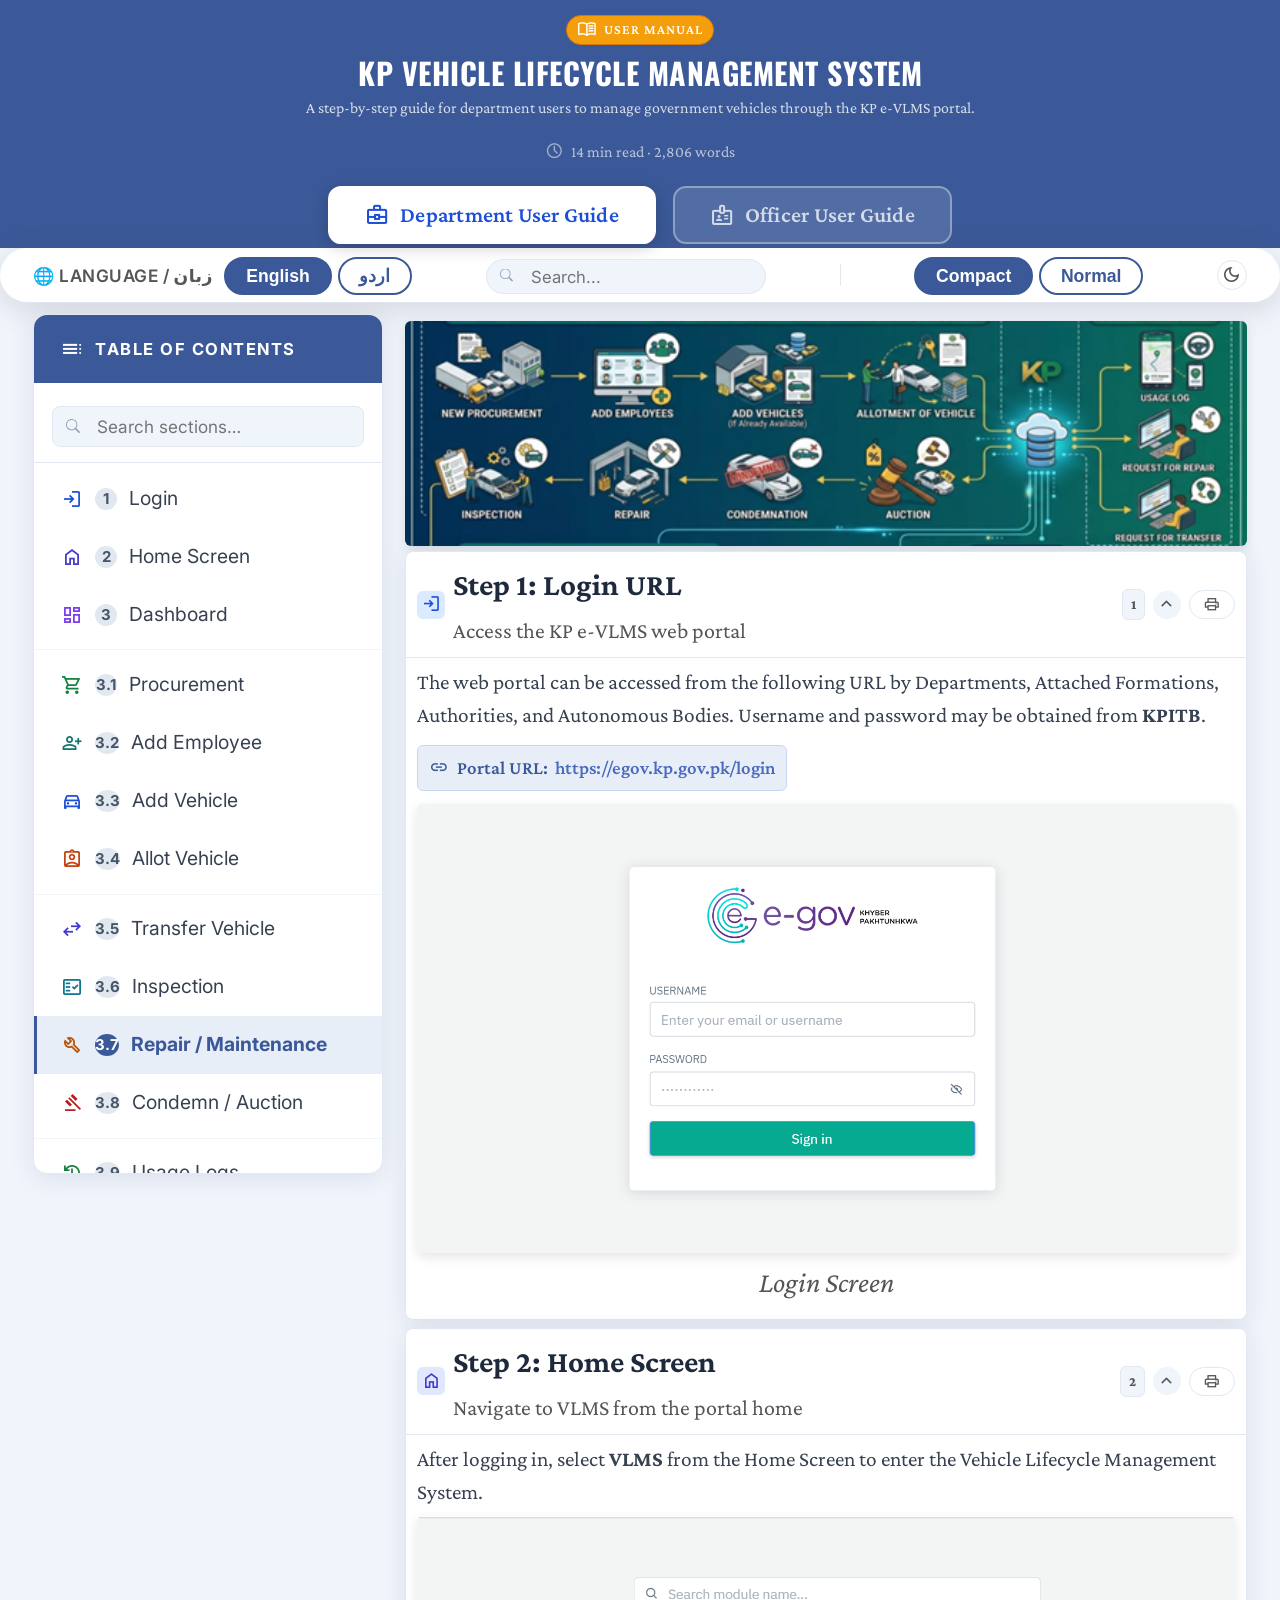
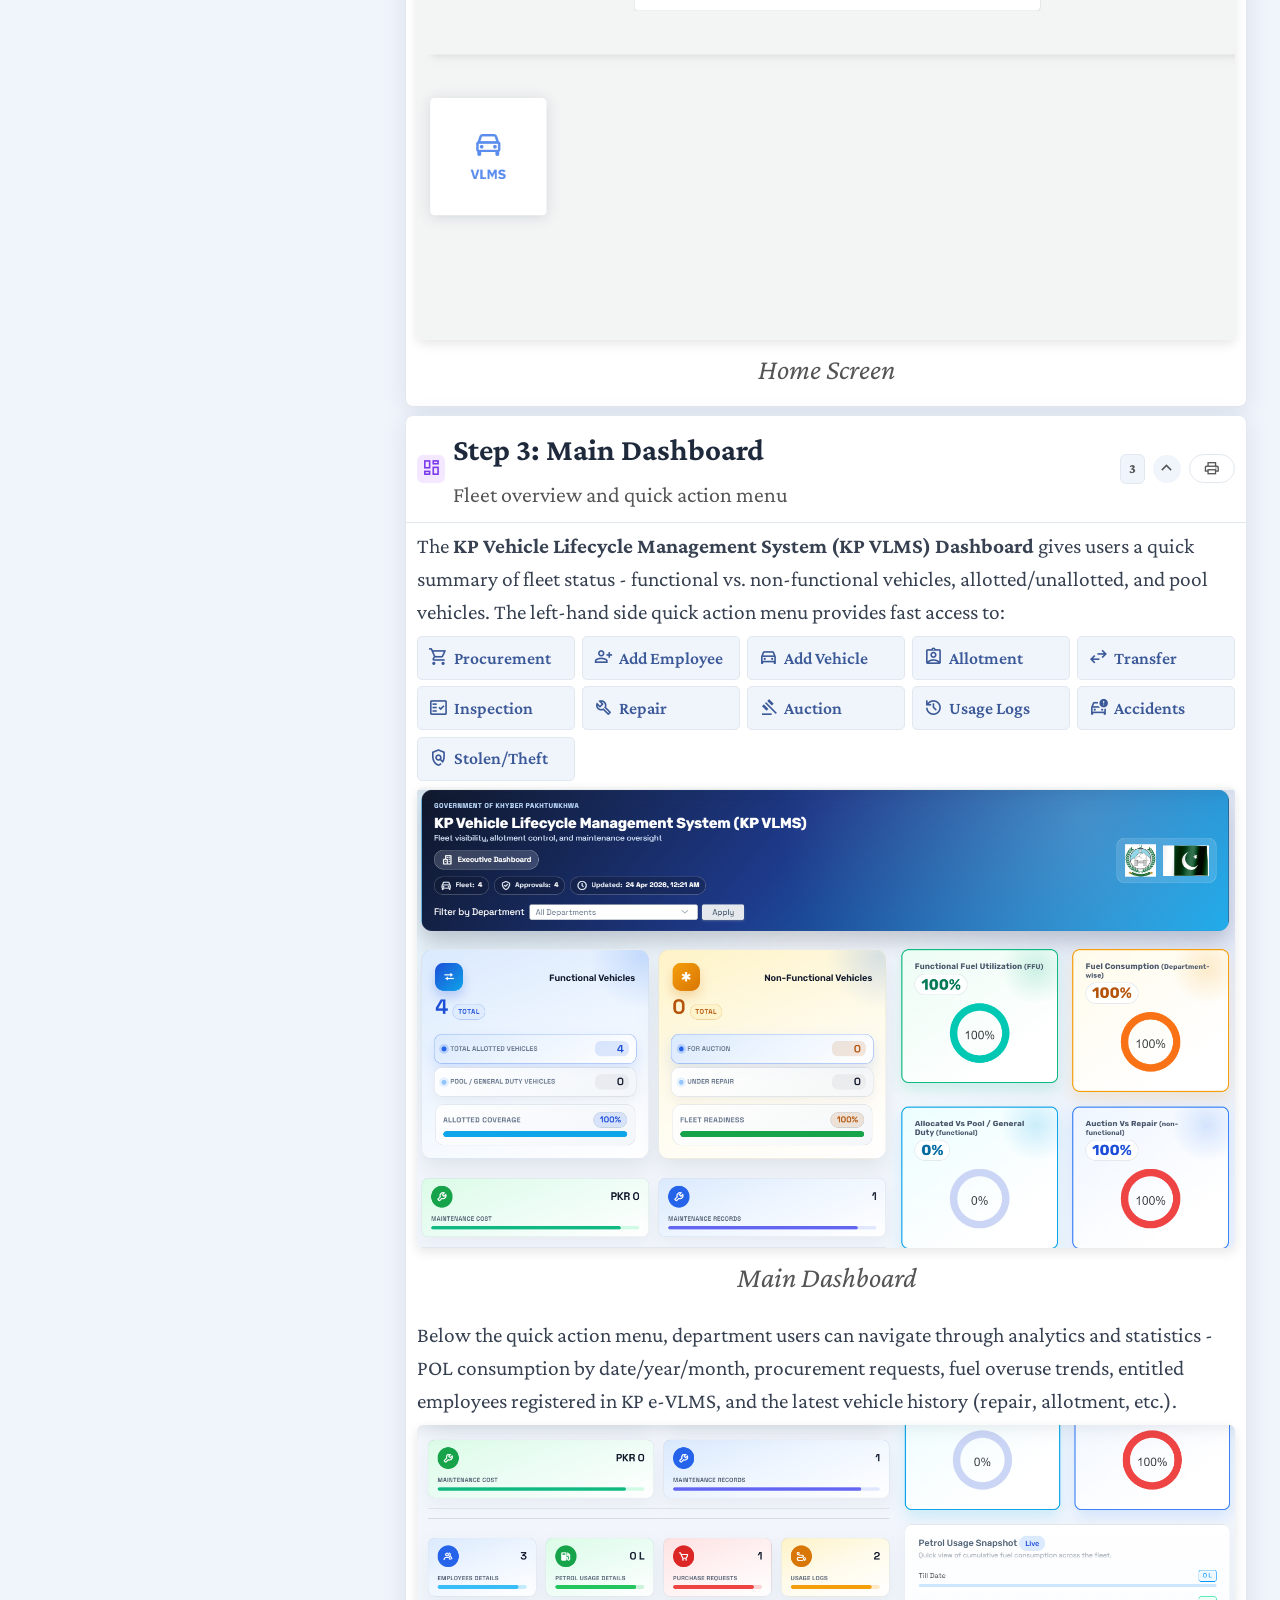
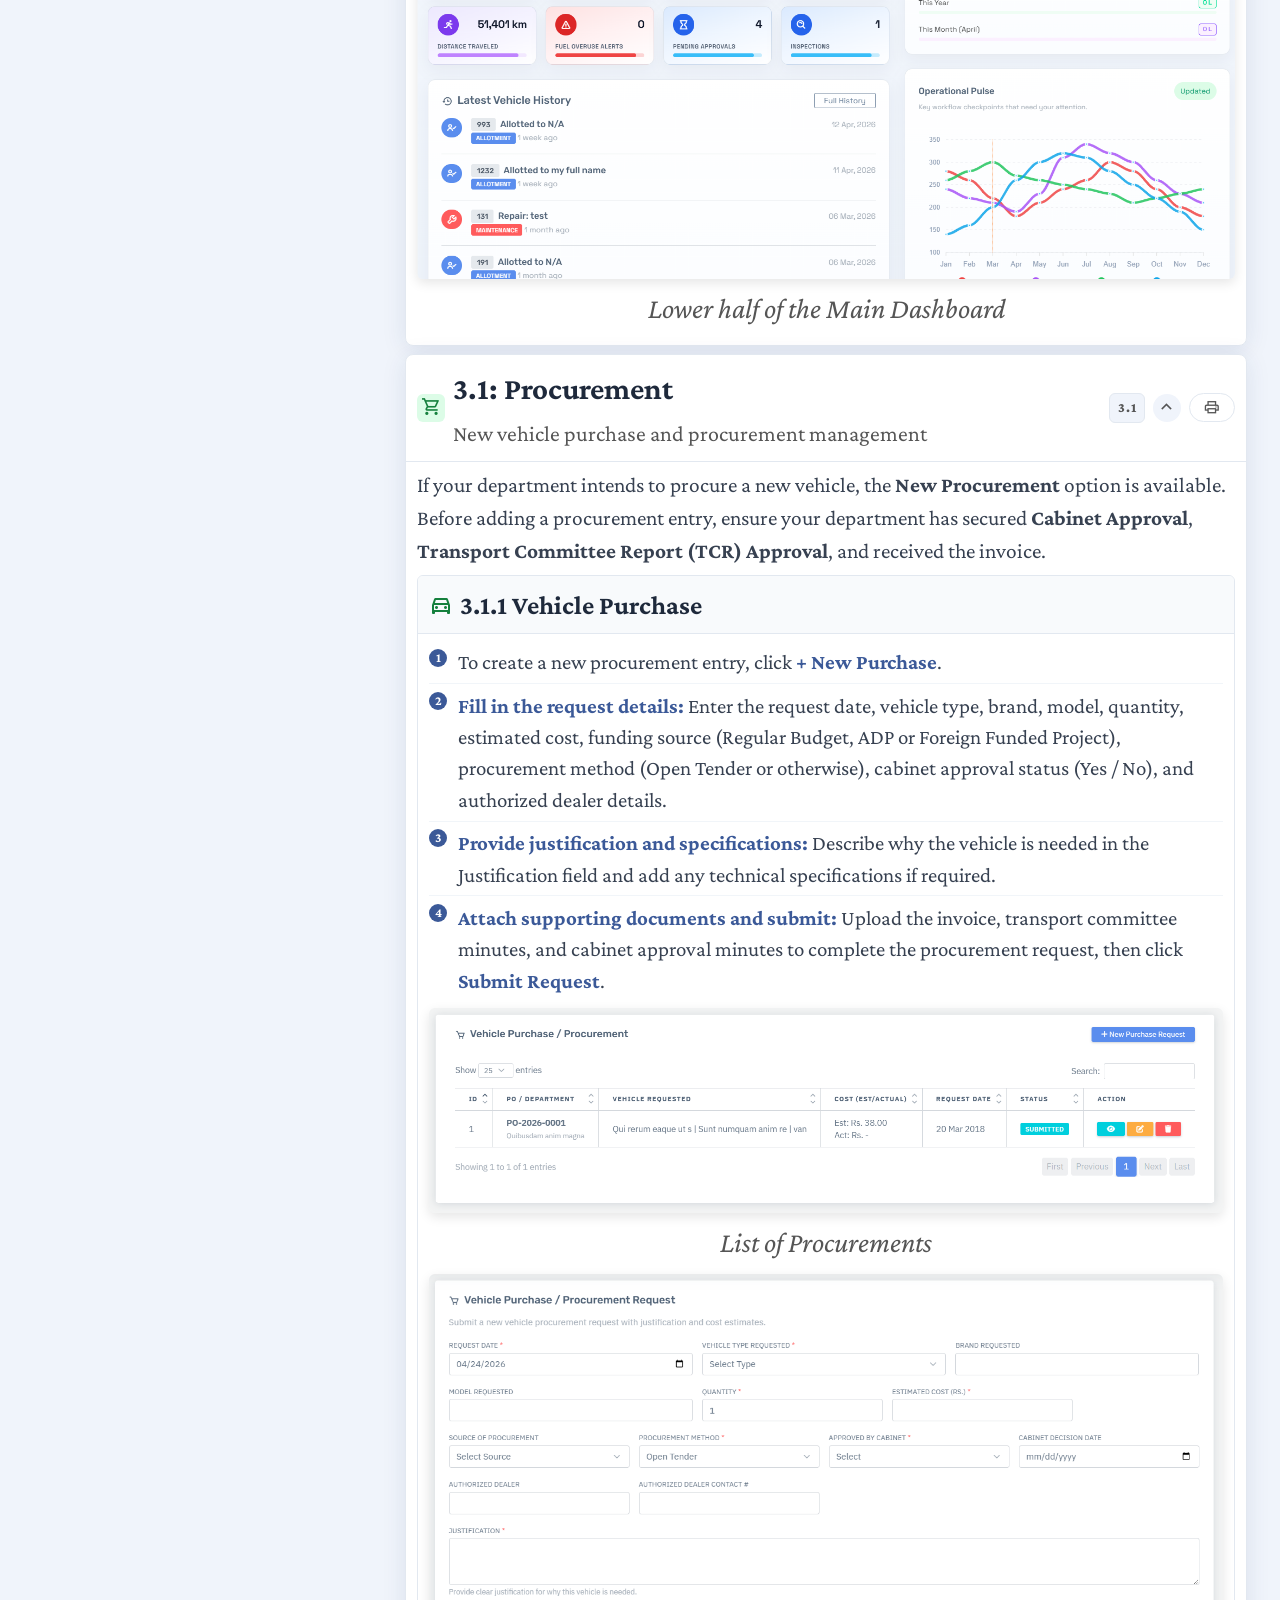
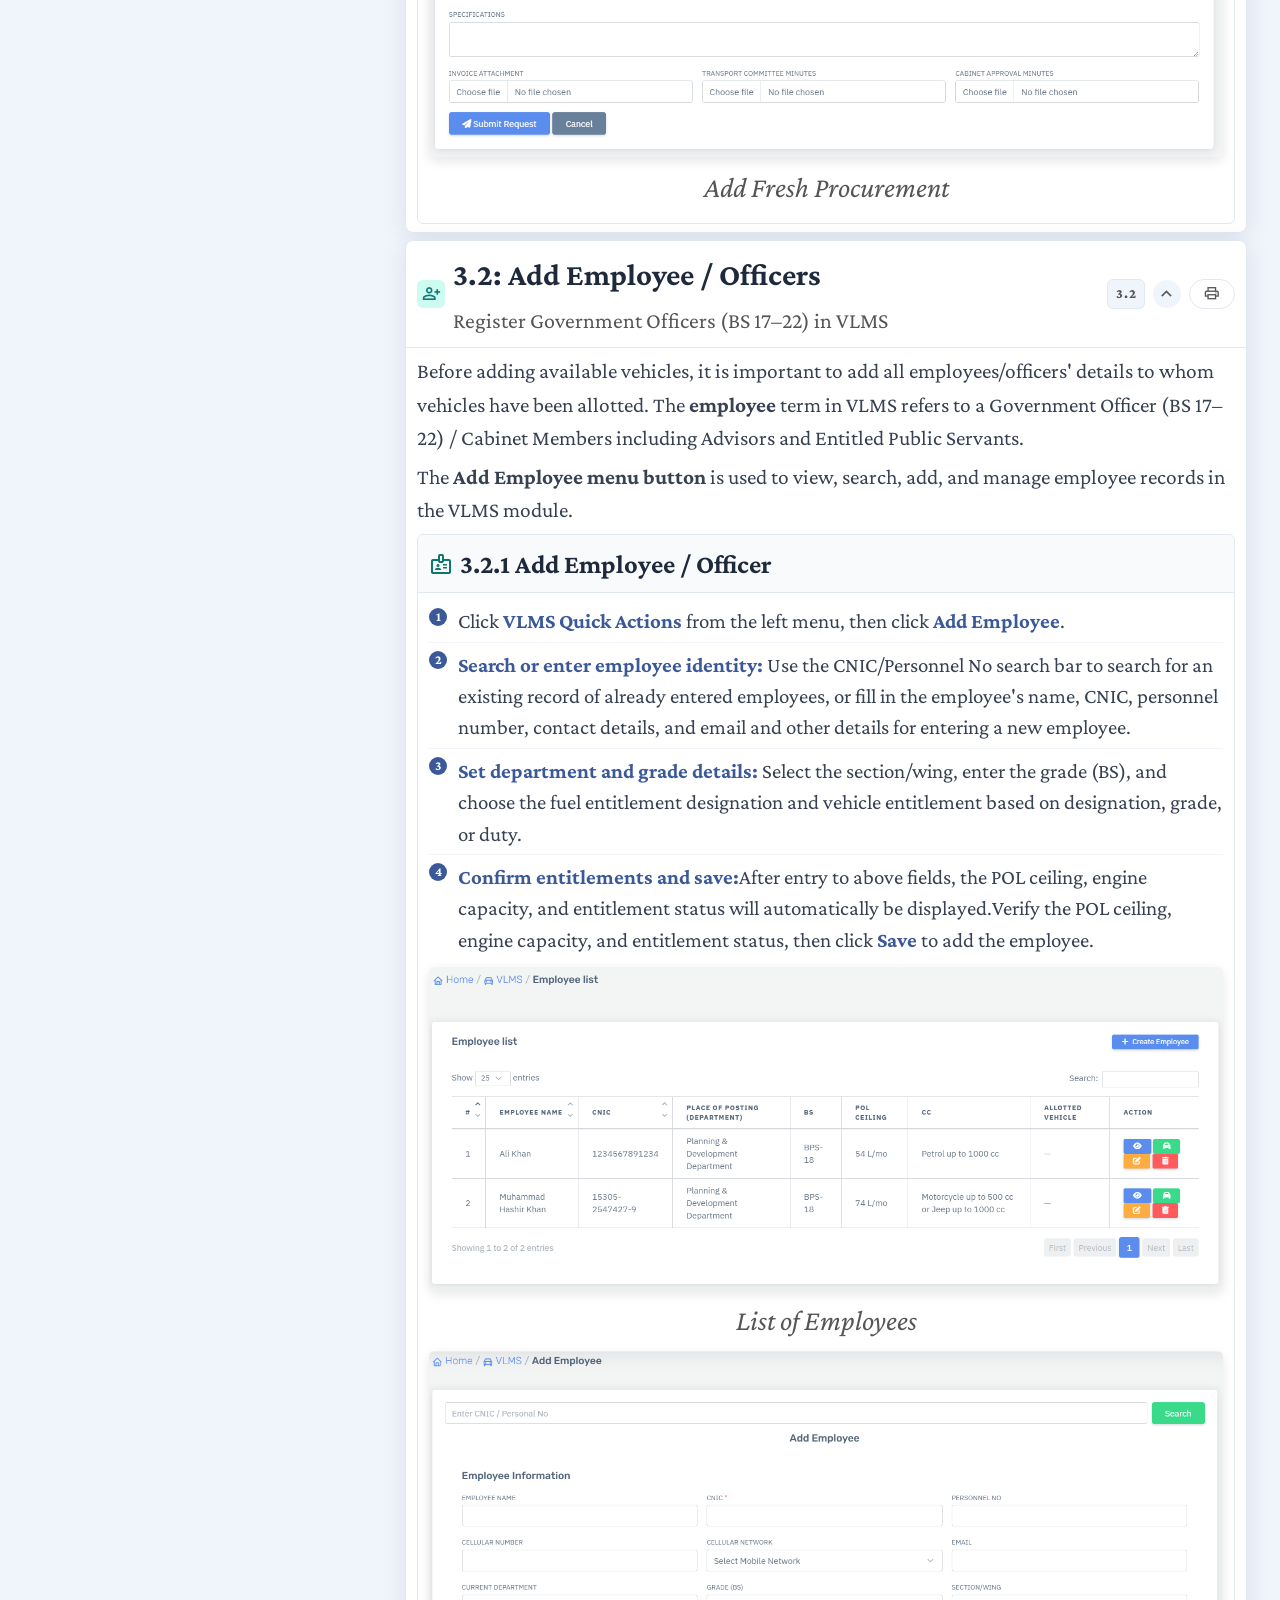
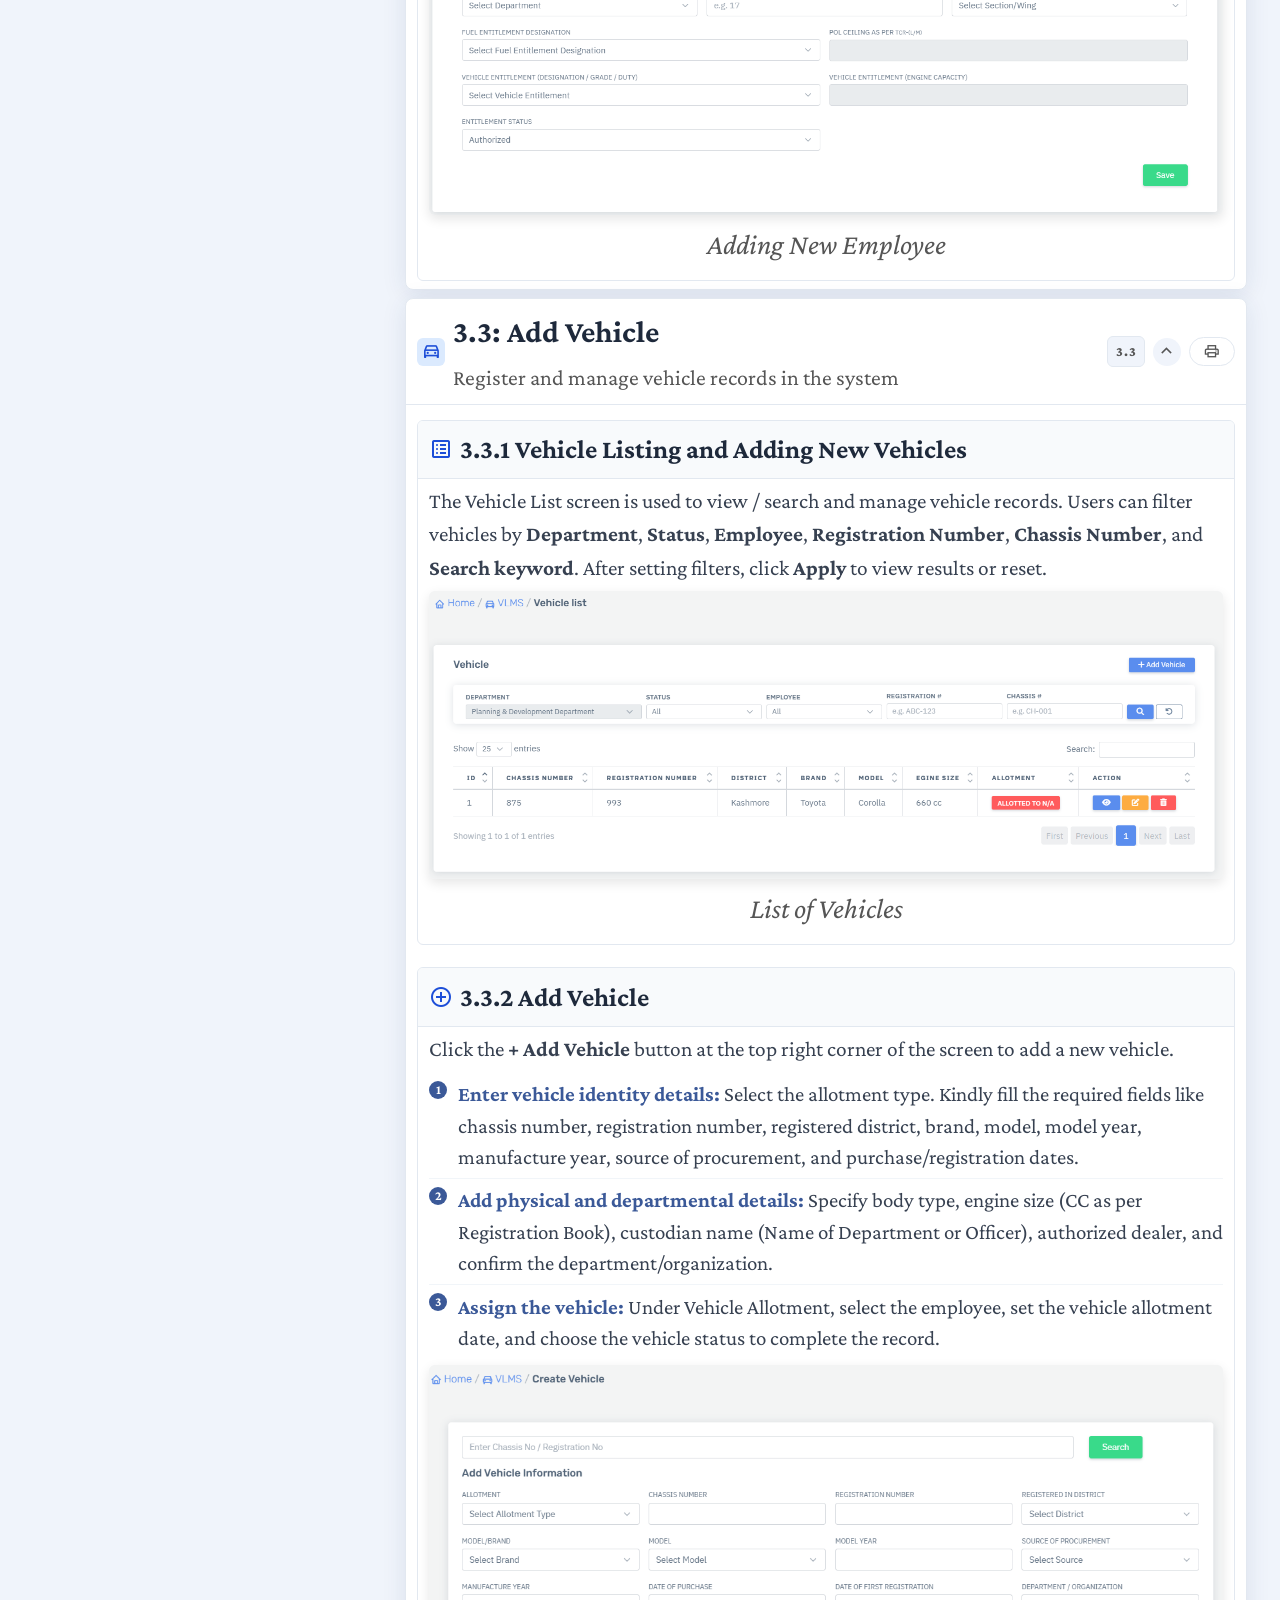
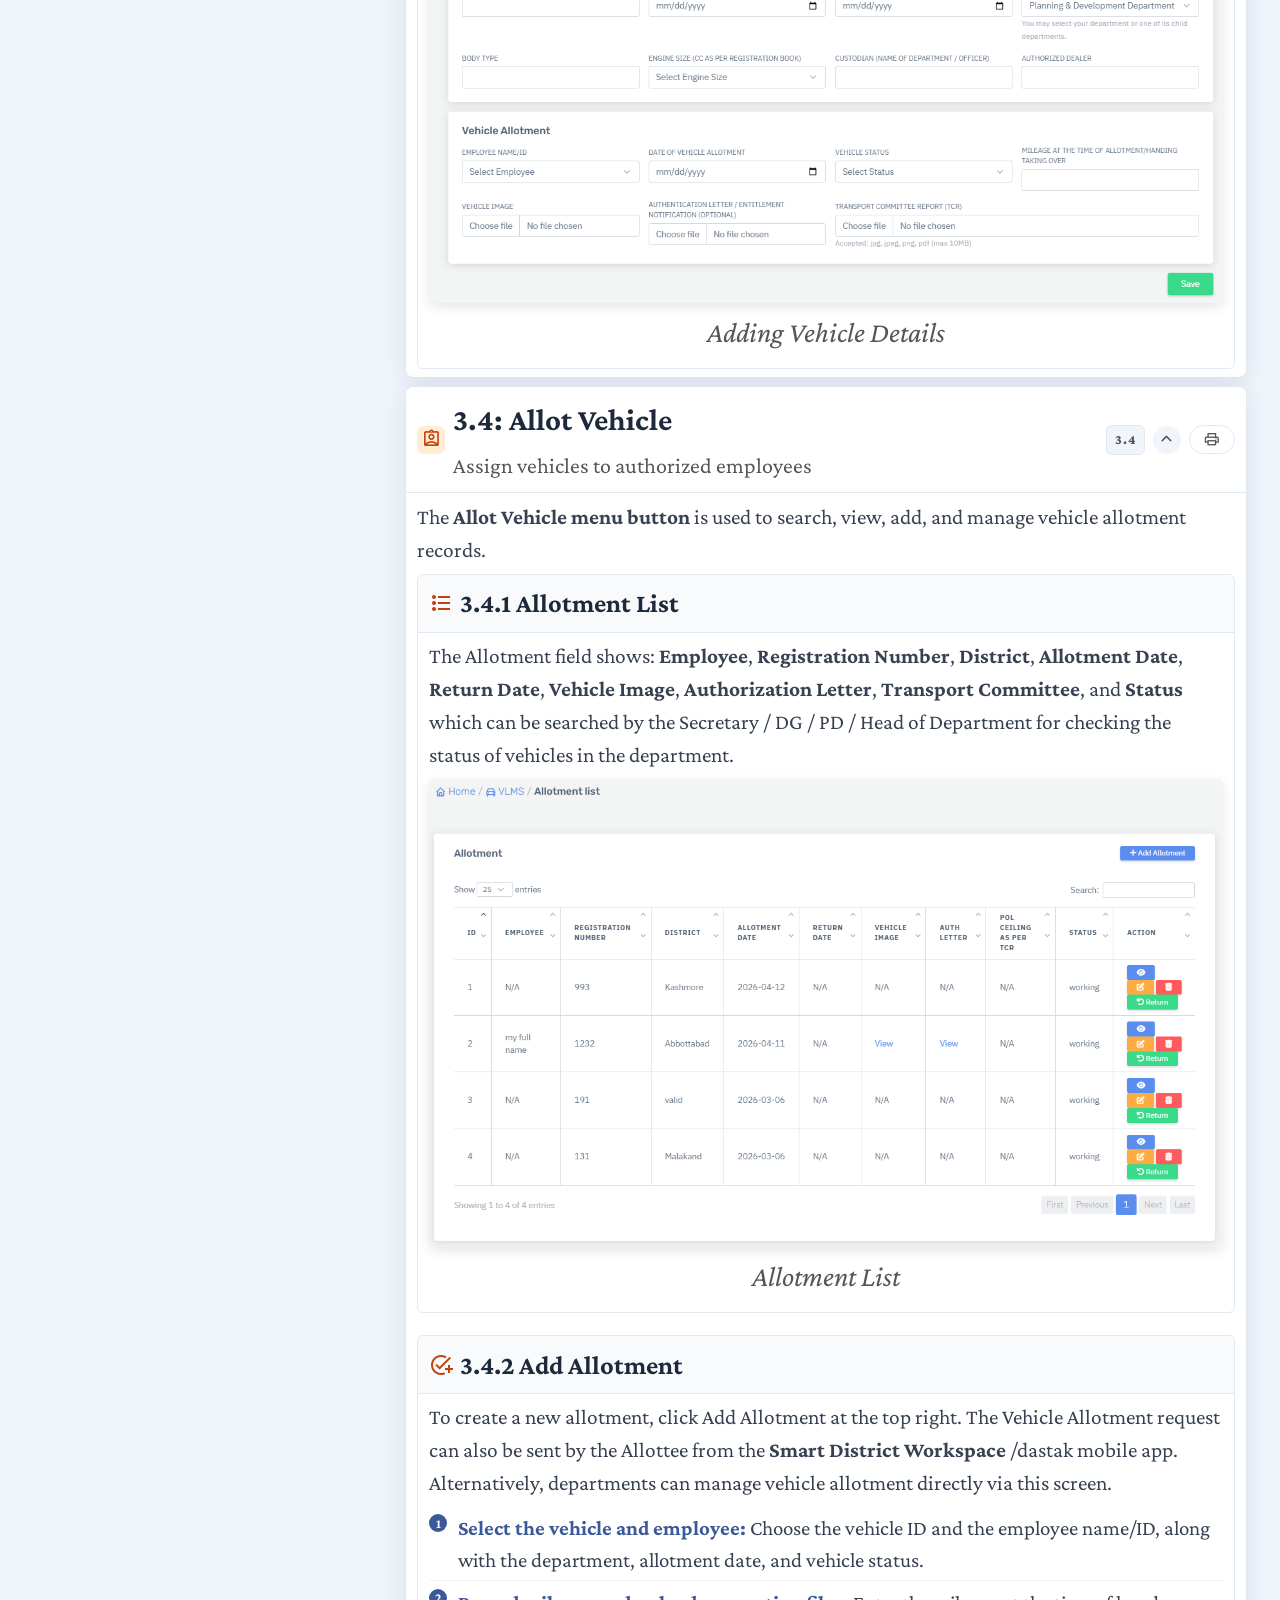
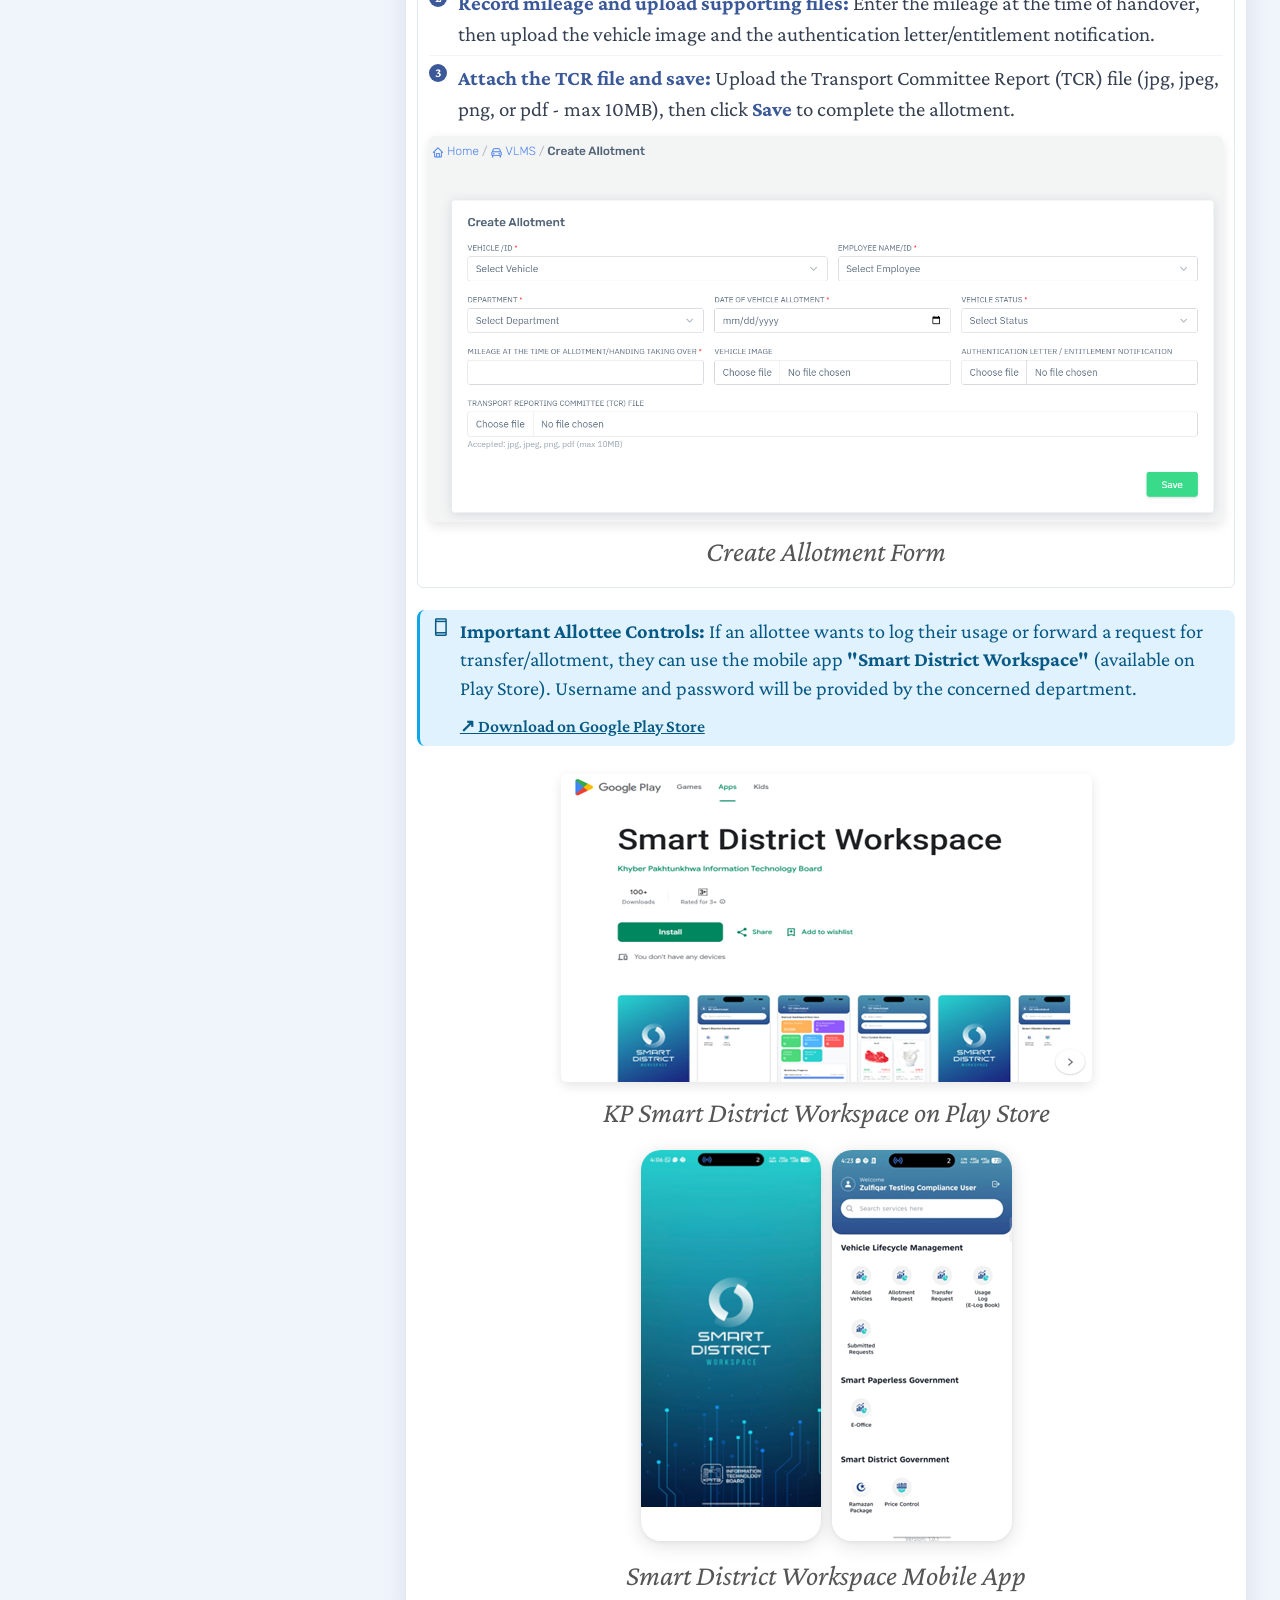
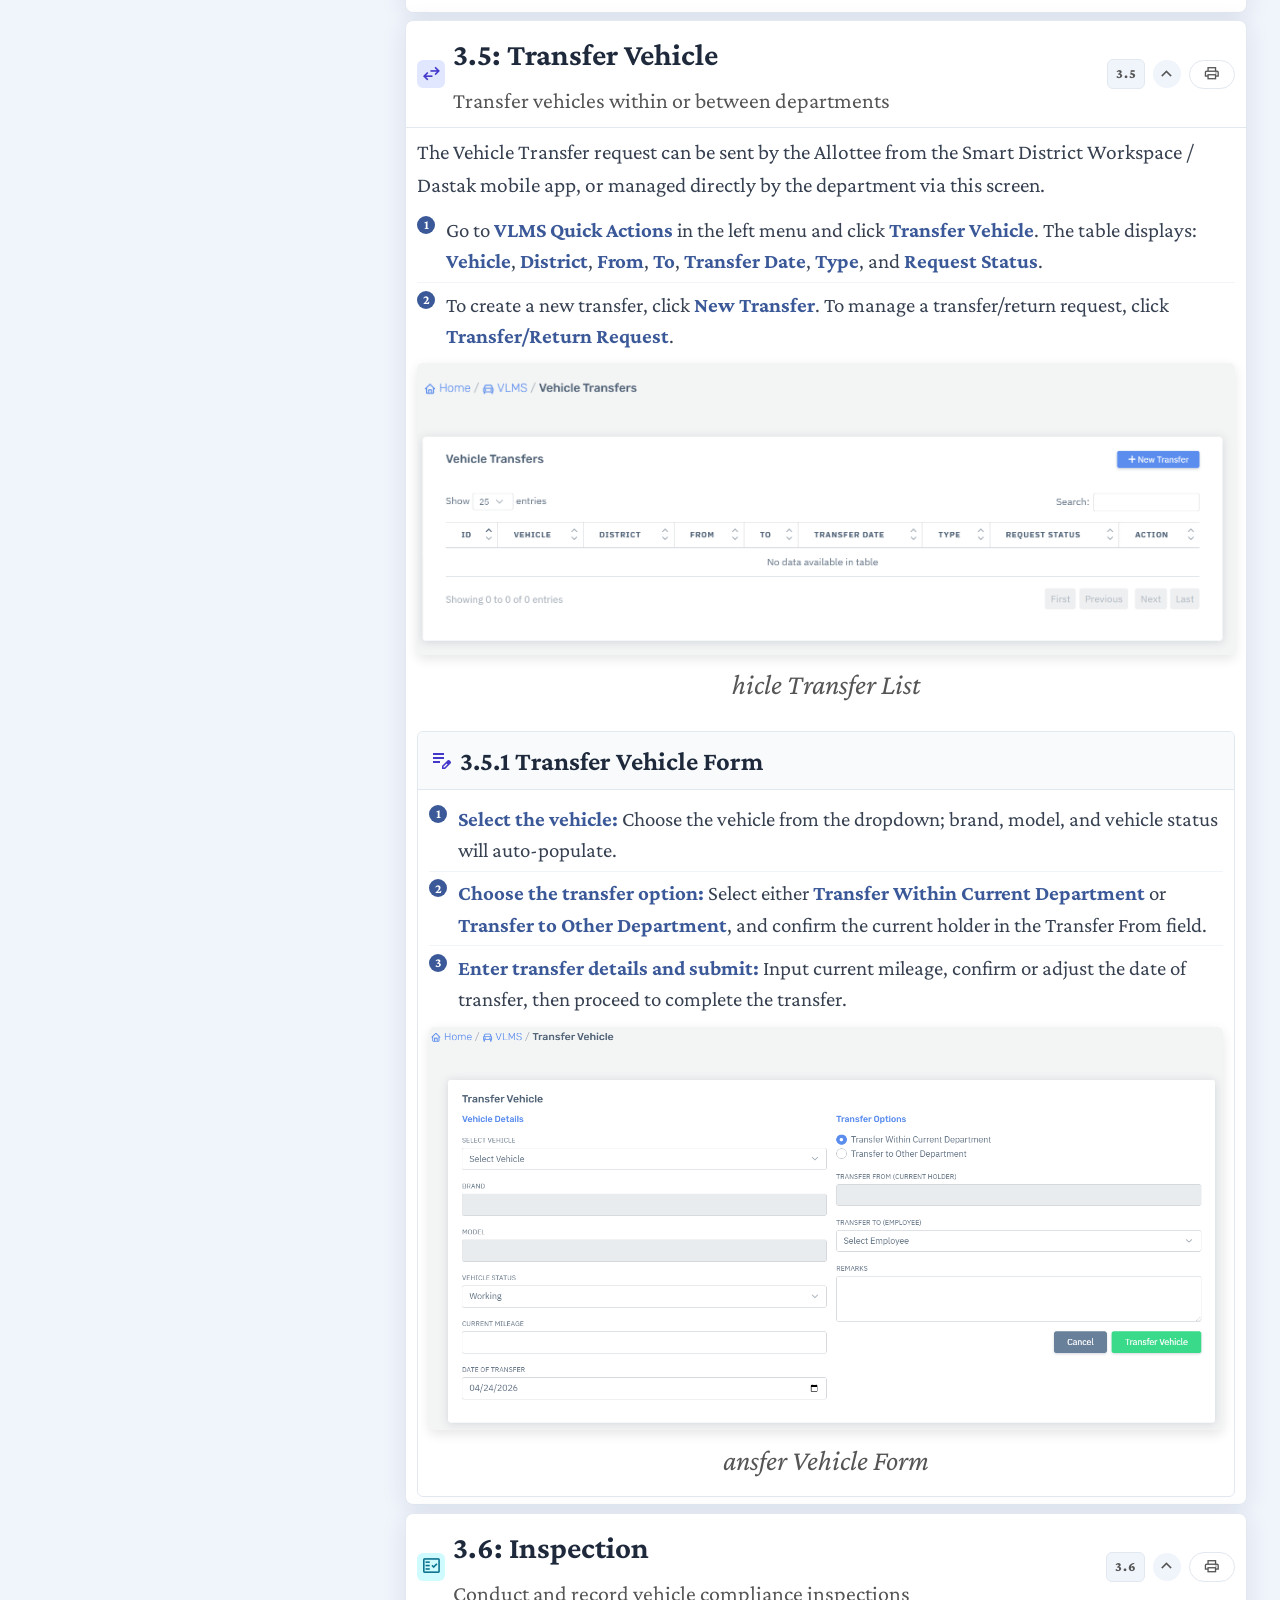
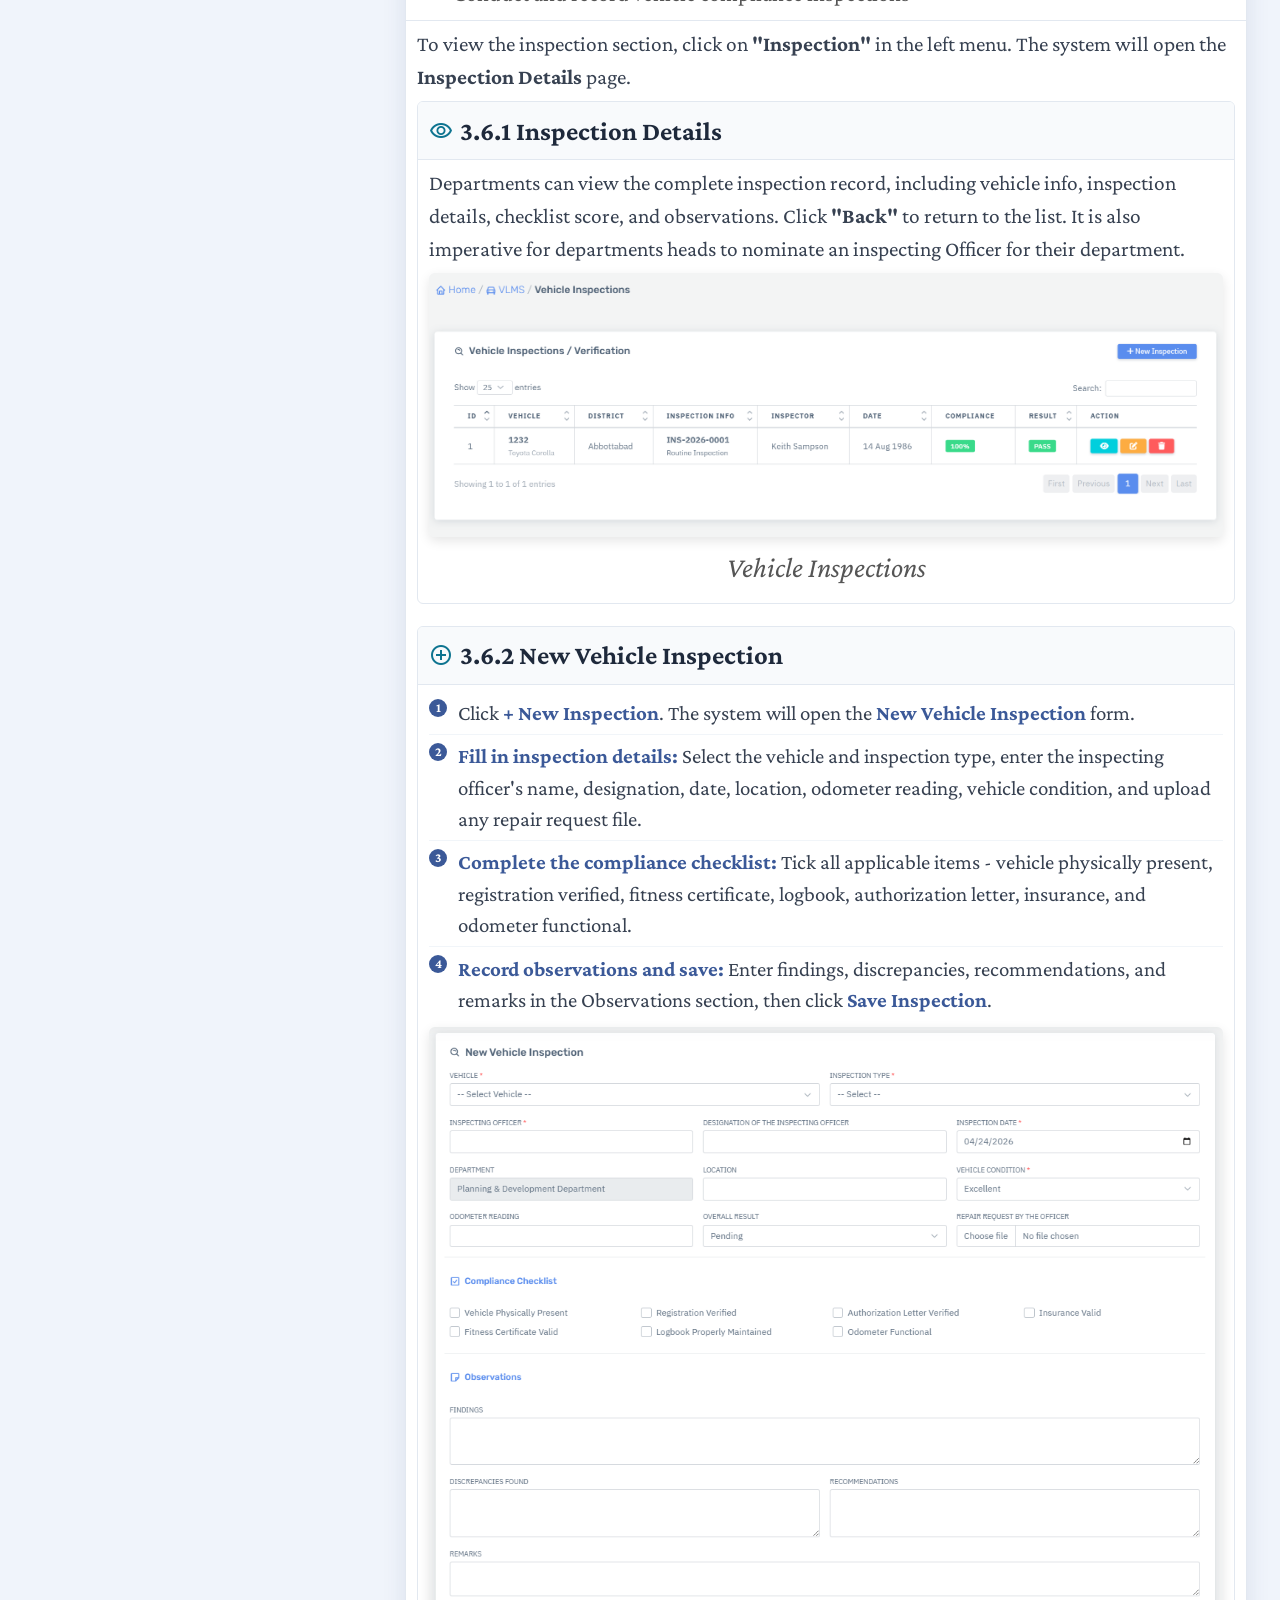
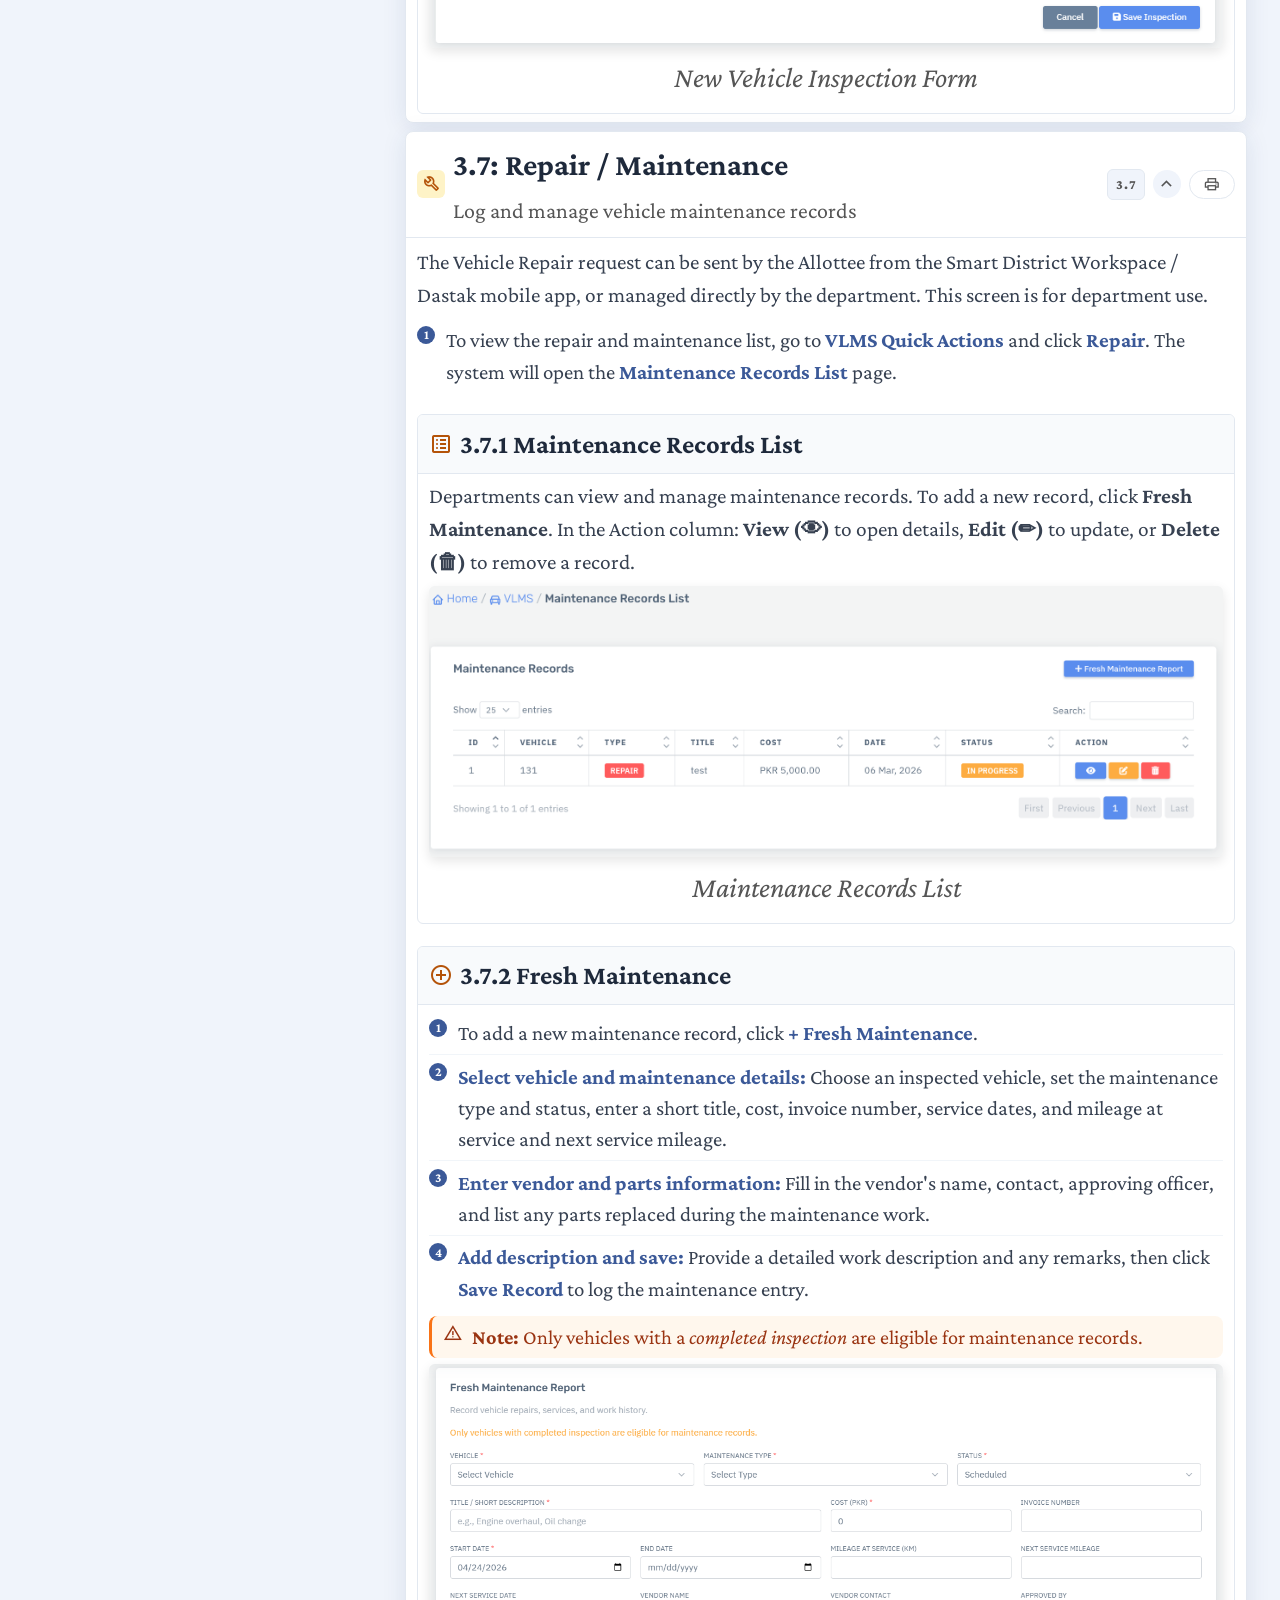
==== index.html @ df0b6309 "Refactor code structure for improved readability and maintainability" ====
﻿<!DOCTYPE html>
<html lang="en">

<head>
    <meta charset="UTF-8">
    <meta name="viewport" content="width=device-width, initial-scale=1.0">
    <title>KP Vehicle Lifecycle Management System – User Manual</title>    
    <link rel="preconnect" href="https://fonts.googleapis.com">
    <link rel="preconnect" href="https://fonts.gstatic.com" crossorigin>
    <link
        href="https://fonts.googleapis.com/css2?family=Crimson+Pro:ital,wght@0,300;0,400;0,500;0,600;0,700;1,400;1,600&family=Oswald:wght@500;600;700&family=Inter:wght@400;500;600;700&display=swap"
        rel="stylesheet">
    <link id="urdu-font-link" rel="stylesheet" href=""
        data-href="https://fonts.googleapis.com/css2?family=Noto+Nastaliq+Urdu:wght@400..700&display=swap">    
    <link rel="stylesheet"
        href="https://fonts.googleapis.com/css2?family=Material+Symbols+Outlined:opsz,wght,FILL,GRAD@20..48,100..700,0..1,-50..200">

    <link rel="stylesheet" href="assets/style.min.css?v=2025.04.25">
</head>

<body>    
    <div id="progress-bar"></div>    
    <header class="hero">
        <div class="hero-inner">
            <div class="hero-text">

                <div class="hero-badge">
                    <span class="material-symbols-outlined" style="font-size:.9rem">menu_book</span>
                    <span class="lang-en">User Manual</span><span class="lang-ur">صارف دستاویز</span>
                </div>
                <h1><span class="lang-en" style="text-transform: uppercase; font-size: 130%;">KP Vehicle Lifecycle Management System</span><span class="lang-ur">کے پی وہیکل
                        لائف سائیکل مینیجمنٹ سسٹم</span></h1>
                <p><span class="lang-en">A step-by-step guide for department users to manage government vehicles through
                        the KP e-VLMS portal.</span><span class="lang-ur">محکمانہ صارفین کے لیے KP-eVLMS
                        پورٹل کے ذریعے سرکاری گاڑیوں کے انتظام کا مرحلہ وار رہنما۔</span></p>
                <div class="read-time-badge" id="read-time-badge">
                    <span class="material-symbols-outlined">schedule</span>
                    <span id="read-time-text">Calculating…</span>
                </div>
            </div>
            <div class="guide-tabs-wrap">
                <button class="guide-tab active" id="tab-dept">
                    <span class="material-symbols-outlined">business_center</span>
                    Department User Guide
                </button>
                <button class="guide-tab" id="tab-officer">
                    <span class="material-symbols-outlined">badge</span>
                    Officer User Guide
                </button>
            </div>
        </div>
    </header>    
    <div class="lang-switcher-bar">
        <div>
            <span class="ls-label">&#127760; Language / زبان</span>
            <button class="lang-btn active" id="lang-btn-en">English</button>
            <button class="lang-btn" id="lang-btn-ur">اردو</button>
        </div>
        <div class="fts-wrap">
            <input type="text" id="fts-input" placeholder="Search..." autocomplete="off">
            <span id="fts-count"></span>
        </div>
        <span class="bar-sep"></span>
        <div>
            <button class="lang-btn active" id="compact-btn" title="Compact view (less spacing)">Compact</button>
            <button class="lang-btn" id="normal-btn" title="Normal view">Normal</button>
        </div>
        <button class="icon-btn" id="dark-btn" title="Toggle dark mode">
            <span class="material-symbols-outlined" id="dark-icon">dark_mode</span>
        </button>
    </div>    
    <div class="page-wrap" id="dept-guide-wrap">


        <button id="nav-toggle" aria-label="Toggle navigation">
            <span class="material-symbols-outlined">menu</span>
            <span class="lang-en">Menu</span><span class="lang-ur">مینو</span>
        </button>
        <aside class="sidebar" id="sidebar">
            <div class="sidebar-card">
                <div class="sidebar-head">
                    <span class="material-symbols-outlined">toc</span> <span class="lang-en">Table of
                        Contents</span><span class="lang-ur">فہرست مضامین</span>
                    <button id="nav-close" aria-label="Close menu" style="margin-left:auto;background:none;border:none;color:#fff;cursor:pointer;display:none;padding:.2rem"><span class="material-symbols-outlined" style="font-size:1.3rem">close</span></button>
                </div>
                <div class="sidebar-search">
                    <input type="text" id="navSearch" placeholder="Search sections…" oninput="filterNav(this.value)">
                </div>
                <ul class="nav-list" id="navList">
                    <li><a href="#sec-login" class="active">
                            <span class="material-symbols-outlined ic-text" style="color:#1d4ed8">login</span>
                            <span class="nav-num">1</span> <span class="lang-en">Login</span><span
                                class="lang-ur">لاگ ان یو آر ایل</span>
                        </a></li>
                    <li><a href="#sec-home">
                            <span class="material-symbols-outlined" style="color:#4338ca">home</span>
                            <span class="nav-num">2</span> <span class="lang-en">Home Screen</span><span
                                class="lang-ur">ہوم اسکرین</span>
                        </a></li>
                    <li><a href="#sec-dashboard">
                            <span class="material-symbols-outlined" style="color:#7c3aed">dashboard</span>
                            <span class="nav-num">3</span> <span class="lang-en">Dashboard</span><span
                                class="lang-ur">ڈیش بورڈ</span>
                        </a></li>
                    <div class="nav-divider"></div>
                    <li><a href="#sec-procurement">
                            <span class="material-symbols-outlined" style="color:#15803d">shopping_cart</span>
                            <span class="nav-num">3.1</span> <span class="lang-en">Procurement</span><span
                                class="lang-ur">خریداری</span>
                        </a></li>
                    <li><a href="#sec-employee">
                            <span class="material-symbols-outlined" style="color:#0f766e">person_add</span>
                            <span class="nav-num">3.2</span> <span class="lang-en">Add Employee</span><span
                                class="lang-ur">ملازم شامل کریں</span>
                        </a></li>
                    <li><a href="#sec-vehicle">
                            <span class="material-symbols-outlined" style="color:#1d4ed8">directions_car</span>
                            <span class="nav-num">3.3</span> <span class="lang-en">Add Vehicle</span><span
                                class="lang-ur">گاڑی شامل کریں</span>
                        </a></li>
                    <li><a href="#sec-allotment">
                            <span class="material-symbols-outlined" style="color:#c2410c">assignment_ind</span>
                            <span class="nav-num">3.4</span> <span class="lang-en">Allot Vehicle</span><span
                                class="lang-ur">گاڑی الاٹ کریں</span>
                        </a></li>
                    <div class="nav-divider"></div>
                    <li><a href="#sec-transfer">
                            <span class="material-symbols-outlined" style="color:#4338ca">swap_horiz</span>
                            <span class="nav-num">3.5</span> <span class="lang-en">Transfer Vehicle</span><span
                                class="lang-ur">گاڑی منتقل کریں</span>
                        </a></li>
                    <li><a href="#sec-inspection">
                            <span class="material-symbols-outlined" style="color:#0e7490">fact_check</span>
                            <span class="nav-num">3.6</span> <span class="lang-en">Inspection</span><span
                                class="lang-ur">معائنہ</span>
                        </a></li>
                    <li><a href="#sec-repair">
                            <span class="material-symbols-outlined" style="color:#b45309">build</span>
                            <span class="nav-num">3.7</span> <span class="lang-en">Repair / Maintenance</span><span
                                class="lang-ur">مرمت / دیکھ بھال</span>
                        </a></li>
                    <li><a href="#sec-condemn">
                            <span class="material-symbols-outlined" style="color:#b91c1c">gavel</span>
                            <span class="nav-num">3.8</span> <span class="lang-en">Condemn / Auction</span><span
                                class="lang-ur">ردّ / نیلامی</span>
                        </a></li>
                    <div class="nav-divider"></div>
                    <li><a href="#sec-usage">
                            <span class="material-symbols-outlined" style="color:#15803d">history</span>
                            <span class="nav-num">3.9</span> <span class="lang-en">Usage Logs</span><span
                                class="lang-ur">استعمال لاگ</span>
                        </a></li>
                    <li><a href="#sec-reports">
                            <span class="material-symbols-outlined" style="color:#7c3aed">assessment</span>
                            <span class="nav-num">3.10</span> <span class="lang-en">Reports &amp; Audit</span><span
                                class="lang-ur">رپورٹس اور آڈٹ</span>
                        </a></li>
                    <li><a href="#sec-audit">
                            <span class="material-symbols-outlined" style="color:#1a3c6e">security</span>
                            <span class="nav-num">3.11</span> <span class="lang-en">Comprehensive Audit</span><span
                                class="lang-ur">جامع آڈٹ</span>
                        </a></li>
                    <li><a href="#sec-full-audit">
                            <span class="material-symbols-outlined" style="color:#1d4ed8">analytics</span>
                            <span class="nav-num">3.12</span> <span class="lang-en">Full Audit Report</span><span
                                class="lang-ur">مکمل آڈٹ رپورٹ</span>
                        </a></li>
                    <div class="nav-divider"></div>
                    <li><a href="#sec-accidents">
                            <span class="material-symbols-outlined" style="color:#b91c1c">car_crash</span>
                            <span class="nav-num">3.13</span> <span class="lang-en">Accident Vehicles</span><span
                                class="lang-ur">حادثہ گاڑیاں</span>
                        </a></li>
                    <li><a href="#sec-theft">
                            <span class="material-symbols-outlined" style="color:#be123c">policy</span>
                            <span class="nav-num">3.14</span> <span class="lang-en">Stolen / Theft</span><span
                                class="lang-ur">چوری / غائب</span>
                        </a></li>
                    <div class="nav-divider"></div>
                    <li><a href="#sec-faq">
                            <span class="material-symbols-outlined" style="color:#64748b">help</span>
                            <span class="nav-num">?</span> <span class="lang-en">FAQs</span><span class="lang-ur">اکثر
                                سوالات</span>
                        </a></li>
                </ul>
            </div>
        </aside>

        
        <main class="content">

            
            <div class="content-logo screenshot">
                <img src="assets/images/image001.png" alt="KP VLMS Logo" onerror="this.style.display='none'">
            </div>

            <div class="section-card" id="sec-login">
                <div class="section-head">
                    <div class="section-icon ic-blue">
                        <span class="material-symbols-outlined">login</span>
                    </div>
                    <div class="section-title-wrap">
                        <h2 class="section-title"><span class="lang-en">Step 1: Login URL</span><span
                                class="lang-ur">مرحلہ 1: لاگ ان یو آر ایل</span></h2>
                        <p class="section-subtitle"><span class="lang-en">Access the KP e-VLMS web portal</span><span
                                class="lang-ur">کے پی ای-وی ایل ایم ایس ویب پورٹل تک رسائی</span></p>
                    </div>
                    <span class="section-num">1</span>
                </div>
                <div class="section-body">
                    <p class="desc"><span class="lang-en">The web portal can be accessed from the following URL by
                            Departments, Attached Formations, Authorities, and Autonomous Bodies. Username and password
                            may be obtained from <strong>KPITB</strong>.</span><span class="lang-ur">یہ ویب پورٹل
                            محکمات، منسلک ادارے، حکام اور خودمختار اداروں کے لیے مندرجہ ذیل یو آر ایل سے قابل رسائی ہے۔
                            صارف نام اور پاس ورڈ <strong>KPITB</strong> سے حاصل کیے جا سکتے ہیں۔</span></p>

                    <div class="url-box">
                        <span class="material-symbols-outlined">link</span>
                        <span class="lang-en">Portal URL:</span><span class="lang-ur">پورٹل یو آر ایل:</span> <a
                            href="https://egov.kp.gov.pk/login" target="_blank">https://egov.kp.gov.pk/login</a>
                    </div>

                    <div class="screenshot">
                        <img src="assets/images/image002.png" alt="Login Screen"
                            onerror="this.parentElement.innerHTML='<div class=\'screenshot-ph\'><span class=\'material-symbols-outlined\'>image</span><span>Fig 1.1: Login Screen</span></div>'">
                    </div>
                    <p class="fig-caption">Login Screen</p>
                </div>
            </div>

            
            <div class="section-card" id="sec-home">
                <div class="section-head">
                    <div class="section-icon ic-indigo">
                        <span class="material-symbols-outlined">home</span>
                    </div>
                    <div class="section-title-wrap">
                        <h2 class="section-title"><span class="lang-en">Step 2: Home Screen</span><span class="lang-ur">مرحلہ #2: ہوم اسکرین</span></h2>
                        <p class="section-subtitle"><span class="lang-en">Navigate to VLMS from the portal
                                home</span><span class="lang-ur">پورٹل ہوم سے وی ایل ایم ایس میں جائیں</span></p>
                    </div>
                    <span class="section-num">2</span>
                </div>
                <div class="section-body">
                    <p class="desc"><span class="lang-en">After logging in, select <strong>VLMS</strong> from the Home
                            Screen to enter the Vehicle Lifecycle Management System.</span><span class="lang-ur">لاگ ان
                            کے بعد، وہیکل لائف سائیکل مینیجمنٹ سسٹم میں داخل ہونے کے لیے ہوم اسکرین سے
                            <strong>VLMS</strong> منتخب کریں۔</span></p>

                    <div class="screenshot">
                        <img src="assets/images/image003.png" alt="Home Screen"
                            onerror="this.parentElement.innerHTML='<div class=\'screenshot-ph\'><span class=\'material-symbols-outlined\'>image</span><span>Fig 1.2: Home Screen</span></div>'">
                    </div>
                    <p class="fig-caption">Home Screen</p>
                </div>
            </div>

            
            <div class="section-card" id="sec-dashboard">
                <div class="section-head">
                    <div class="section-icon ic-purple">
                        <span class="material-symbols-outlined">dashboard</span>
                    </div>
                    <div class="section-title-wrap">
                        <h2 class="section-title"><span class="lang-en">Step 3: Main Dashboard</span><span class="lang-ur">مرحلہ #3: ڈیش بورڈ</span></h2>
                        <p class="section-subtitle"><span class="lang-en">Fleet overview and quick action
                                menu</span><span class="lang-ur">بیڑے کا جائزہ اور فوری عمل مینو</span></p>
                    </div>
                    <span class="section-num">3</span>
                </div>
                <div class="section-body">
                    <p class="desc"><span class="lang-en">The <strong>KP Vehicle Lifecycle Management System (KP VLMS)
                                Dashboard</strong> gives users a quick summary of fleet status - functional vs.
                            non-functional vehicles, allotted/unallotted, and pool vehicles. The left-hand side quick
                            action menu provides fast access to:</span><span class="lang-ur"><strong>کے پی وی ایل ایم
                                ایس ڈیش بورڈ</strong> صارفین کو بیڑے کی حالت کا فوری خلاصہ فراہم کرتا ہے - فعال بمقابلہ
                            غیر فعال گاڑیاں، الاٹ/غیر الاٹ، اور پول گاڑیاں۔ بائیں جانب فوری عمل مینو درج ذیل تک فوری
                            رسائی فراہم کرتا ہے:</span></p>

                    <div class="qa-grid">
                        <div class="qa-item"><span class="material-symbols-outlined">shopping_cart</span> <span
                                class="lang-en">Procurement</span><span class="lang-ur">خریداری</span></div>
                        <div class="qa-item"><span class="material-symbols-outlined">person_add</span> <span
                                class="lang-en">Add Employee</span><span class="lang-ur">ملازم شامل کریں</span></div>
                        <div class="qa-item"><span class="material-symbols-outlined">directions_car</span> <span
                                class="lang-en">Add Vehicle</span><span class="lang-ur">گاڑی شامل کریں</span></div>
                        <div class="qa-item"><span class="material-symbols-outlined">assignment_ind</span> <span
                                class="lang-en">Allotment</span><span class="lang-ur">الاٹمنٹ</span></div>
                        <div class="qa-item"><span class="material-symbols-outlined">swap_horiz</span> <span
                                class="lang-en">Transfer</span><span class="lang-ur">منتقلی</span></div>
                        <div class="qa-item"><span class="material-symbols-outlined">fact_check</span> <span
                                class="lang-en">Inspection</span><span class="lang-ur">معائنہ</span></div>
                        <div class="qa-item"><span class="material-symbols-outlined">build</span> <span
                                class="lang-en">Repair</span><span class="lang-ur">مرمت</span></div>
                        <div class="qa-item"><span class="material-symbols-outlined">gavel</span> <span
                                class="lang-en">Auction</span><span class="lang-ur">نیلامی</span></div>
                        <div class="qa-item"><span class="material-symbols-outlined">history</span> <span
                                class="lang-en">Usage Logs</span><span class="lang-ur">استعمال لاگ</span></div>
                        <div class="qa-item"><span class="material-symbols-outlined">car_crash</span> <span
                                class="lang-en">Accidents</span><span class="lang-ur">حادثات</span></div>
                        <div class="qa-item"><span class="material-symbols-outlined">policy</span> <span
                                class="lang-en">Stolen/Theft</span><span class="lang-ur">چوری</span></div>
                    </div>

                    <div class="screenshot">
                        <img src="assets/images/image004.png" alt="Main Dashboard"
                            onerror="this.parentElement.innerHTML='<div class=\'screenshot-ph\'><span class=\'material-symbols-outlined\'>image</span><span>Fig 1.3: Main Dashboard</span></div>'">
                    </div>
                    <p class="fig-caption">Main Dashboard</p>

                    <p class="desc" style="margin-top:.75rem"><span class="lang-en">Below the quick action menu,
                            department users can navigate through analytics and statistics - POL consumption by
                            date/year/month, procurement requests, fuel overuse trends, entitled employees registered in
                            KP e-VLMS, and the latest vehicle history (repair, allotment, etc.).</span><span
                            class="lang-ur">فوری عمل مینو کے نیچے، محکمانہ صارفین تجزیات اور اعداد و شمار دیکھ سکتے ہیں
                            - تاریخ/سال/مہینے کے حساب سے POL استعمال، خریداری کی درخواستیں، ایندھن کی زیادتی کے رجحانات،
                            رجسٹرڈ ملازمین اور گاڑیوں کی تازہ ترین تاریخ (مرمت، الاٹمنٹ وغیرہ)۔</span></p>

                    <div class="screenshot">
                        <img src="assets/images/image005.png" alt="Lower Dashboard"
                            onerror="this.parentElement.innerHTML='<div class=\'screenshot-ph\'><span class=\'material-symbols-outlined\'>image</span><span>Fig 1.4: Lower Dashboard</span></div>'">
                    </div>
                    <p class="fig-caption">Lower half of the Main Dashboard</p>
                </div>
            </div>

            
            <div class="section-card" id="sec-procurement">
                <div class="section-head">
                    <div class="section-icon ic-green">
                        <span class="material-symbols-outlined">shopping_cart</span>
                    </div>
                    <div class="section-title-wrap">
                        <h2 class="section-title"><span class="lang-en">3.1: Procurement</span><span
                                class="lang-ur">3.1: خریداری</span></h2>
                        <p class="section-subtitle"><span class="lang-en">New vehicle purchase and procurement
                                management</span><span class="lang-ur">نئی گاڑی کی خریداری اور انتظام</span></p>
                    </div>
                    <span class="section-num">3.1</span>
                </div>
                <div class="section-body">
                    <p class="desc"><span class="lang-en">If your department intends to procure a new vehicle, the
                            <strong>New Procurement</strong> option is available. Before adding a procurement entry,
                            ensure your department has secured <strong>Cabinet Approval</strong>, <strong>Transport
                                 Committee Report (TCR) Approval</strong>, and received the invoice.</span><span
                            class="lang-ur">اگر آپ کا محکمہ نئی گاڑی خریدنا چاہتا ہے تو <strong>New Procurement</strong>
                            کا آپشن دستیاب ہے۔ اندراج سے پہلے یقینی بنائیں کہ <strong>کابینہ کی منظوری</strong>،
                            <strong>ٹرانسپورٹ رپورٹنگ کمیٹی (TCR) کی منظوری</strong> اور انوائس موجود ہو۔</span></p>

                    <div class="sub-section">
                        <div class="sub-head">
                            <span class="material-symbols-outlined"
                                style="color:#15803d;">directions_car</span>
                            <span class="lang-en">3.1.1 Vehicle Purchase</span><span class="lang-ur">3.1.1: گاڑی کی
                                خریداری</span>
                        </div>
                        <div class="sub-body">
                            <ul class="steps">
                                <li>
                                    <span class="step-num">1</span>
                                    <span><span class="lang-en">To create a new procurement entry, click <b>+ New
                                                Purchase</b>.</span><span class="lang-ur">نئی خریداری کا اندراج بنانے کے
                                            لیے <b>+ New Purchase</b> پر کلک کریں۔</span></span>
                                </li>
                                <li>
                                    <span class="step-num">2</span>
                                    <span><span class="lang-en"><b>Fill in the request details:</b> Enter the request
                                            date, vehicle type, brand, model, quantity, estimated cost, funding source (Regular Budget, ADP or Foreign Funded Project),
                                            procurement method (Open Tender or otherwise), cabinet approval status (Yes / No), and
                                            authorized dealer details.</span><span class="lang-ur"><b>درخواست کی تفصیلات بھریں:</b>
                                            درخواست کی تاریخ، گاڑی کی قسم، برانڈ، ماڈل، تعداد، تخمینی لاگت، مالی ذریعہ，
                                            خریداری کا طریقہ، کابینہ منظوری کی حالت اور ڈیلر کی معلومات درج
                                            کریں۔</span></span>
                                </li>
                                <li>
                                    <span class="step-num">3</span>
                                    <span><span class="lang-en"><b>Provide justification and specifications:</b>
                                            Describe why the vehicle is needed in the Justification field and add any
                                            technical specifications if required.</span><span class="lang-ur"><b>جواز
                                                اور وضاحتیں فراہم کریں:</b> Justification کے خانے میں گاڑی کی ضرورت کی
                                            وجہ بیان کریں اور اگر ضروری ہو تو تکنیکی وضاحتیں شامل کریں۔</span></span>
                                </li>
                                <li>
                                    <span class="step-num">4</span>
                                    <span><span class="lang-en"><b>Attach supporting documents and submit:</b> Upload
                                            the invoice, transport committee minutes, and cabinet approval minutes to complete the procurement request, then
                                            click <b>Submit Request</b>.</span><span class="lang-ur"><b>معاون دستاویزات
                                                منسلک کریں اور جمع کریں:</b> انوائس، ٹرانسپورٹ کمیٹی کی کارروائی اور
                                            کابینہ منظوری کی کارروائی اپ لوڈ کریں، پھر <b>Submit Request</b> پر کلک
                                            کریں۔</span></span>
                                </li>
                            </ul>

                            <div class="screenshot">
                                <img src="assets/images/image006.png" alt="Procurement List"
                                    onerror="this.parentElement.innerHTML='<div class=\'screenshot-ph\'><span class=\'material-symbols-outlined\'>image</span><span>Fig 1.1.1: List of Procurements</span></div>'">
                            </div>
                            <p class="fig-caption">List of Procurements</p>

                            <div class="screenshot">
                                <img src="assets/images/image007.png" alt="Add Fresh Procurement"
                                    onerror="this.parentElement.innerHTML='<div class=\'screenshot-ph\'><span class=\'material-symbols-outlined\'>image</span><span>Fig 1.1.2: Add Fresh Procurement</span></div>'">
                            </div>
                            <p class="fig-caption">Add Fresh Procurement</p>
                        </div>
                    </div>
                </div>
            </div>

            
            <div class="section-card" id="sec-employee">
                <div class="section-head">
                    <div class="section-icon ic-teal">
                        <span class="material-symbols-outlined">person_add</span>
                    </div>
                    <div class="section-title-wrap">
                        <h2 class="section-title"><span class="lang-en">3.2: Add Employee / Officers</span><span
                                class="lang-ur">3.2: ملازم / افسران شامل کریں</span></h2>
                        <p class="section-subtitle"><span class="lang-en">Register Government Officers (BS 17–22) in
                                VLMS</span><span class="lang-ur">وی ایل ایم ایس میں سرکاری افسران (گریڈ 17–22) رجسٹر
                                کریں</span></p>
                    </div>
                    <span class="section-num">3.2</span>
                </div>
                <div class="section-body">
                    <p class="desc"><span class="lang-en">Before adding available vehicles, it is important to add all
                            employees/officers' details to whom vehicles have been allotted. The
                            <strong>employee</strong> term in VLMS refers to a Government Officer (BS
                            17–22) / Cabinet Members including Advisors and Entitled Public Servants.</span><span class="lang-ur">گاڑیاں شامل کرنے سے پہلے، ان تمام ملازمین/افسران کی
                            تفصیلات شامل کرنا ضروری ہے جنہیں گاڑیاں الاٹ کی گئی ہیں۔ وی ایل ایم ایس میں
                            <strong>ملازم</strong> سے مراد سرکاری افسر (گریڈ 17–22) ہے۔</span></p>
                    <p class="desc"><span class="lang-en">The <strong>Add Employee menu button</strong> is used to view,
                            search, add, and manage employee records in the VLMS module.</span><span
                            class="lang-ur"><strong>Add Employee مینو بٹن</strong> وی ایل ایم ایس ماڈیول میں ملازمین کے
                            ریکارڈ دیکھنے، تلاش کرنے، شامل کرنے اور انتظام کرنے کے لیے استعمال ہوتا ہے۔</span></p>

                    <div class="sub-section">
                        <div class="sub-head">
                            <span class="material-symbols-outlined" style="color:#0f766e;">badge</span>
                            <span class="lang-en">3.2.1 Add Employee / Officer</span><span class="lang-ur">3.2.1 –
                                ملازم / افسر شامل کریں</span>
                        </div>
                        <div class="sub-body">
                            <ul class="steps">
                                <li>
                                    <span class="step-num">1</span>
                                    <span><span class="lang-en">Click <b>VLMS Quick Actions</b> from the left menu, then
                                            click <b>Add Employee</b>.</span><span class="lang-ur">بائیں مینو سے <b>VLMS
                                                Quick Actions</b> پر کلک کریں، پھر <b>Add Employee</b> پر کلک
                                            کریں۔</span></span>
                                </li>
                                <li>
                                    <span class="step-num">2</span>
                                    <span><span class="lang-en"><b>Search or enter employee identity:</b> Use the
                                            CNIC/Personnel No search bar to search for an existing record of already entered employees, or fill in the
                                            employee's name, CNIC, personnel number, contact details, and
                                            email and other details for entering a new employee.</span><span class="lang-ur"><b>ملازم کی شناخت تلاش یا درج کریں:</b>
                                            CNIC/پرسنل نمبر سے موجودہ ریکارڈ تلاش کریں، یا ملازم کا نام، CNIC، پرسنل
                                            نمبر، رابطہ اور ای میل بھریں۔</span></span>
                                </li>
                                <li>
                                    <span class="step-num">3</span>
                                    <span><span class="lang-en"><b>Set department and grade details:</b> Select the
                                            section/wing, enter the grade (BS), and choose the fuel entitlement
                                            designation and vehicle entitlement based on designation, grade, or
                                            duty.</span><span class="lang-ur"><b>محکمہ اور گریڈ کی تفصیلات درج کریں:</b>
                                            سیکشن/ونگ منتخب کریں، گریڈ (BS) درج کریں، اور عہدے، گریڈ یا ڈیوٹی کے مطابق
                                            ایندھن اور گاڑی کا استحقاق منتخب کریں۔</span></span>
                                </li>
                                <li>
                                    <span class="step-num">4</span>
                                    <span><span class="lang-en"><b>Confirm entitlements and save:</b>After entry to above fields, the POL ceiling, engine capacity, and entitlement status will automatically be displayed.Verify the POL
                                            ceiling, engine capacity, and entitlement status, then click <b>Save</b> to
                                            add the employee.</span><span class="lang-ur"><b>استحقاق کی تصدیق کریں اور
                                                محفوظ کریں:</b> POL حد، انجن کی گنجائش اور استحقاق کی حالت کی تصدیق
                                            کریں، پھر <b>Save</b> پر کلک کریں۔</span></span>
                                </li>
                            </ul>

                            <div class="screenshot">
                                <img src="assets/images/image008.png" alt="Employee List"
                                    onerror="this.parentElement.innerHTML='<div class=\'screenshot-ph\'><span class=\'material-symbols-outlined\'>image</span><span>List of Employees</span></div>'">
                            </div>
                            <p class="fig-caption">List of Employees</p>

                            <div class="screenshot">
                                <img src="assets/images/image009.png" alt="Adding Employee"
                                    onerror="this.parentElement.innerHTML='<div class=\'screenshot-ph\'><span class=\'material-symbols-outlined\'>image</span><span>Adding New Employee</span></div>'">
                            </div>
                            <p class="fig-caption">Adding New Employee</p>
                        </div>
                    </div>
                </div>
            </div>

            
            <div class="section-card" id="sec-vehicle">
                <div class="section-head">
                    <div class="section-icon ic-blue">
                        <span class="material-symbols-outlined">directions_car</span>
                    </div>
                    <div class="section-title-wrap">
                        <h2 class="section-title"><span class="lang-en">3.3: Add Vehicle</span><span class="lang-ur">3.3: گاڑی شامل کریں</span></h2>
                        <p class="section-subtitle"><span class="lang-en">Register and manage vehicle records in the
                                system</span><span class="lang-ur">سسٹم میں گاڑیوں کے ریکارڈ رجسٹر اور انتظام
                                کریں</span></p>
                    </div>
                    <span class="section-num">3.3</span>
                </div>
                <div class="section-body">

                    <div class="sub-section">
                        <div class="sub-head">
                            <span class="material-symbols-outlined" style="color:#1d4ed8;">list_alt</span>
                            <span class="lang-en">3.3.1 Vehicle Listing and Adding New Vehicles</span><span
                                class="lang-ur">3.3.1 گاڑیوں کی فہرست اور نئی گاڑیاں شامل کرنا</span>
                        </div>
                        <div class="sub-body">
                            <p class="desc"><span class="lang-en">The Vehicle List screen is used to view / search and manage
                                    vehicle records. Users can filter vehicles by <strong>Department</strong>,
                                    <strong>Status</strong>, <strong>Employee</strong>, <strong>Registration
                                        Number</strong>, <strong>Chassis Number</strong>, and <strong>Search
                                        keyword</strong>. After setting filters, click <strong>Apply</strong> to view
                                    results or reset.</span><span class="lang-ur">گاڑیوں کی فہرست کی اسکرین ریکارڈ
                                    دیکھنے اور انتظام کرنے کے لیے ہے۔ صارفین <strong>محکمہ</strong>،
                                    <strong>حالت</strong>، <strong>ملازم</strong>، <strong>رجسٹریشن نمبر</strong>،
                                    <strong>چیسس نمبر</strong> اور <strong>کلیدی لفظ</strong> سے فلٹر کر سکتے ہیں۔ فلٹر
                                    لگانے کے بعد <strong>Apply</strong> پر کلک کریں۔</span></p>

                            <div class="screenshot">
                                <img src="assets/images/image010.png" alt="Vehicle List"
                                    onerror="this.parentElement.innerHTML='<div class=\'screenshot-ph\'><span class=\'material-symbols-outlined\'>image</span><span>Fig 3.1.1: List of Vehicles</span></div>'">
                            </div>
                            <p class="fig-caption">List of Vehicles</p>
                        </div>
                    </div>

                    <div class="sub-section" style="margin-top:1rem">
                        <div class="sub-head">
                            <span class="material-symbols-outlined"
                                style="color:#1d4ed8;">add_circle</span>
                            <span class="lang-en">3.3.2 Add Vehicle</span><span class="lang-ur">3.3.2: گاڑی شامل
                                کریں</span>
                        </div>
                        <div class="sub-body">
                            <p class="desc"><span class="lang-en">Click the <strong>+ Add Vehicle</strong> button at the
                                    top right corner of the screen to add a new vehicle.</span><span class="lang-ur">نئی
                                    گاڑی شامل کرنے کے لیے اسکرین کے اوپر دائیں کونے میں <strong>+ Add Vehicle</strong>
                                    بٹن پر کلک کریں۔</span></p>
                            <ul class="steps">
                                <li>
                                    <span class="step-num">1</span>
                                    <span><span class="lang-en"><b>Enter vehicle identity details:</b> Select the allotment type. Kindly fill the required fields like chassis
                                            number, registration number, registered district, brand, model, model year,
                                            manufacture year, source of procurement, and purchase/registration
                                            dates.</span><span class="lang-ur"><b>گاڑی کی شناختی تفصیلات درج کریں:</b>
                                            چیسس نمبر، رجسٹریشن نمبر، رجسٹرڈ ضلع، برانڈ، ماڈل، ماڈل سال، سال ساخت， 
                                            خریداری کا ذریعہ اور خریداری/رجسٹریشن کی تاریخیں درج کریں۔</span></span>
                                </li>
                                <li>
                                    <span class="step-num">2</span>
                                    <span><span class="lang-en"><b>Add physical and departmental details:</b> Specify
                                            body type, engine size (CC as per Registration Book), custodian name (Name of Department or Officer), authorized dealer,
                                            and confirm the department/organization.</span><span
                                            class="lang-ur"><b>جسمانی اور محکمانہ تفصیلات شامل کریں:</b> باڈی کی قسم，
                                            انجن کا حجم، الاٹمنٹ کی قسم، نگران کا نام، مجاز ڈیلر اور محکمہ/ادارہ کی
                                            تصدیق کریں۔</span></span>
                                </li>
                                <li>
                                    <span class="step-num">3</span>
                                    <span><span class="lang-en"><b>Assign the vehicle:</b> Under Vehicle Allotment,
                                            select the employee, set the vehicle allotment date, and choose the vehicle status
                                            to complete the record.</span><span class="lang-ur"><b>گاڑی تفویض کریں:</b>
                                            Vehicle Allotment کے تحت ملازم منتخب کریں، الاٹمنٹ کی تاریخ مقرر کریں اور
                                            گاڑی کی حالت منتخب کریں۔</span></span>
                                </li>
                            </ul>

                            <div class="screenshot">
                                <img src="assets/images/image011.png" alt="Add Vehicle"
                                    onerror="this.parentElement.innerHTML='<div class=\'screenshot-ph\'><span class=\'material-symbols-outlined\'>image</span><span>Fig 3.1.2: Adding Vehicle Details</span></div>'">
                            </div>
                            <p class="fig-caption">Adding Vehicle Details</p>
                        </div>
                    </div>
                </div>
            </div>

            
            <div class="section-card" id="sec-allotment">
                <div class="section-head">
                    <div class="section-icon ic-orange">
                        <span class="material-symbols-outlined">assignment_ind</span>
                    </div>
                    <div class="section-title-wrap">
                        <h2 class="section-title"><span class="lang-en">3.4: Allot Vehicle</span><span
                                class="lang-ur">3.4: گاڑی الاٹ کریں</span></h2>
                        <p class="section-subtitle"><span class="lang-en">Assign vehicles to authorized
                                employees</span><span class="lang-ur">مجاز ملازمین کو گاڑیاں تفویض کریں</span></p>
                    </div>
                    <span class="section-num">3.4</span>
                </div>
                <div class="section-body">
                    <p class="desc"><span class="lang-en">The <strong>Allot Vehicle menu button</strong> is used to
                            search, view, add, and manage vehicle allotment records.</span><span class="lang-ur"><strong>Allot
                                Vehicle مینو بٹن</strong> گاڑیوں کی الاٹمنٹ ریکارڈ دیکھنے، شامل کرنے اور انتظام کرنے کے
                            لیے استعمال ہوتا ہے۔</span></p>

                    <div class="sub-section">
                        <div class="sub-head">
                            <span class="material-symbols-outlined"
                                style="color:#c2410c;">format_list_bulleted</span>
                            <span class="lang-en">3.4.1 Allotment List</span><span class="lang-ur">3.4.1: الاٹمنٹ کی
                                فہرست</span>
                        </div>
                        <div class="sub-body">
                            <p class="desc"><span class="lang-en">The Allotment field shows: <strong>Employee</strong>,
                                    <strong>Registration Number</strong>, <strong>District</strong>, <strong>Allotment
                                        Date</strong>, <strong>Return Date</strong>, <strong>Vehicle Image</strong>,
                                    <strong>Authorization Letter</strong>, <strong>Transport Committee</strong>, and
                                    <strong>Status</strong> which can be searched by the Secretary / DG / PD / Head of Department for checking the status of vehicles in the department.</span><span class="lang-ur">نئی الاٹمنٹ بنانے کے لیے اوپر
                                    دائیں <strong>Add Allotment</strong> پر کلک کریں۔ جدول میں: <strong>ملازم</strong>，
                                    <strong>رجسٹریشن نمبر</strong>، <strong>ضلع</strong>، <strong>الاٹمنٹ
                                        تاریخ</strong>، <strong>واپسی تاریخ</strong>، <strong>گاڑی کی تصویر</strong>،
                                    <strong>اجازت نامہ</strong>، <strong>ٹرانسپورٹ کمیٹی</strong> اور
                                    <strong>حالت</strong> شامل ہیں۔</span></p>

                            <div class="screenshot">
                                <img src="assets/images/image012.png" alt="Allotment List"
                                    onerror="this.parentElement.innerHTML='<div class=\'screenshot-ph\'><span class=\'material-symbols-outlined\'>image</span><span>Fig 4.1.1: Allotment List</span></div>'">
                            </div>
                            <p class="fig-caption">Allotment List</p>
                        </div>
                    </div>

                    <div class="sub-section" style="margin-top:1rem">
                        <div class="sub-head">
                            <span class="material-symbols-outlined" style="color:#c2410c;">add_task</span>
                            <span class="lang-en">3.4.2 Add Allotment</span><span class="lang-ur">3.4.2: الاٹمنٹ شامل
                                کریں</span>
                        </div>
                        <div class="sub-body">
                            <p class="desc"><span class="lang-en">To create a new allotment, click Add Allotment at the top right. The Vehicle Allotment request can also be sent by the
                                    Allottee from the <strong>Smart District Workspace</strong> /dastak  mobile app.
                                    Alternatively, departments can manage vehicle allotment directly via this
                                    screen.</span><span class="lang-ur">الاٹمنٹ کی درخواست الاٹی <strong>Smart District
                                        Workspace</strong> موبائل ایپ سے بھی بھیج سکتا ہے۔ متبادل طور پر، محکمہ اس
                                    اسکرین سے براہ راست انتظام کر سکتا ہے۔</span></p>

                            <ul class="steps">
                                <li>
                                    <span class="step-num">1</span>
                                    <span><span class="lang-en"><b>Select the vehicle and employee:</b> Choose the
                                            vehicle ID and the employee name/ID, along with the department, allotment
                                            date, and vehicle status.</span><span class="lang-ur"><b>گاڑی اور ملازم
                                                منتخب کریں:</b> گاڑی کی ID اور ملازم کا نام/ID منتخب کریں، ساتھ محکمہ،
                                            الاٹمنٹ تاریخ اور گاڑی کی حالت درج کریں۔</span></span>
                                </li>
                                <li>
                                    <span class="step-num">2</span>
                                    <span><span class="lang-en"><b>Record mileage and upload supporting files:</b> Enter
                                            the mileage at the time of handover, then upload the vehicle image and the
                                            authentication letter/entitlement notification.</span><span
                                            class="lang-ur"><b>مائلیج ریکارڈ کریں اور فائلیں اپ لوڈ کریں:</b> حوالگی کے
                                            وقت مائلیج درج کریں، پھر گاڑی کی تصویر اور اجازت نامہ/استحقاق نوٹیفکیشن اپ
                                            لوڈ کریں۔</span></span>
                                </li>
                                <li>
                                    <span class="step-num">3</span>
                                    <span><span class="lang-en"><b>Attach the TCR file and save:</b> Upload the
                                            Transport Committee Report (TCR) file (jpg, jpeg, png, or pdf - max
                                            10MB), then click <b>Save</b> to complete the allotment.</span><span
                                            class="lang-ur"><b>TCR فائل منسلک کریں اور محفوظ کریں:</b> ٹرانسپورٹ رپورٹنگ
                                            کمیٹی (TCR) فائل اپ لوڈ کریں (jpg، jpeg، png یا pdf - زیادہ سے زیادہ 10MB)،
                                            پھر <b>Save</b> پر کلک کریں۔</span></span>
                                </li>
                            </ul>

                            <div class="screenshot">
                                <img src="assets/images/image013.png" alt="Create Allotment"
                                    onerror="this.parentElement.innerHTML='<div class=\'screenshot-ph\'><span class=\'material-symbols-outlined\'>image</span><span>Fig 4.1.2: Create Allotment</span></div>'">
                            </div>
                            <p class="fig-caption">Create Allotment Form</p>
                        </div>
                    </div>

                    <div class="note info" style="margin-top:1rem">
                        <span class="material-symbols-outlined">smartphone</span>
                        <div>
                            <span class="lang-en"><strong>Important Allottee Controls:</strong> If an allottee wants
                                to log their usage or forward a request for transfer/allotment, they can use the mobile
                                app <strong>"Smart District Workspace"</strong> (available on Play Store). Username and
                                password will be provided by the concerned department.</span><span
                                class="lang-ur"><strong>اہم – الاٹی کنٹرولز:</strong> اگر الاٹی استعمال لاگ کرنا یا
                                منتقلی/الاٹمنٹ کی درخواست بھیجنا چاہتا ہے، تو وہ موبائل ایپ <strong>"Smart District
                                    Workspace"</strong> (پلے اسٹور پر دستیاب) استعمال کر سکتا ہے۔ صارف نام اور پاس ورڈ
                                متعلقہ محکمہ فراہم کرے گا۔</span>
                            <div style="margin-top:.4rem">
                                <a href="https://play.google.com/store/apps/details?id=com.kpitb.smart.district.workspace"
                                    target="_blank" style="color:#075985;font-weight:600;font-size:.8rem">
                                    <span class="lang-en">↗ Download on Google Play Store</span><span class="lang-ur">↗
                                        گوگل پلے اسٹور سے ڈاؤن لوڈ کریں</span>
                                </a>
                            </div>
                        </div>
                    </div>

                    <div class="phone-row" style="margin-top:1rem">
                        <div>
                            <div class="screenshot">
                                <img src="assets/images/image014.png" alt="Play Store"
                                    onerror="this.parentElement.innerHTML='<div class=\'screenshot-ph\' style=\'min-height:120px\'><span class=\'material-symbols-outlined\'>android</span><span>Fig 4.1.3: KP Smart District Workspace on Play Store</span></div>'">
                            </div>
                            <p class="fig-caption">KP Smart District Workspace on Play Store</p>
                        </div>
                    </div>
                    <div class="phone-row">
                        <div class="phone-frame">
                            <img src="assets/images/image015.png" alt="App Screen 1"
                                onerror="this.style.display='none'">
                        </div>
                        <div class="phone-frame">
                            <img src="assets/images/image016.png" alt="App Screen 2"
                                onerror="this.style.display='none'">
                        </div>
                    </div>
                    <p class="fig-caption">Smart District Workspace Mobile App</p>
                </div>
            </div>

            
            <div class="section-card" id="sec-transfer">
                <div class="section-head">
                    <div class="section-icon ic-indigo">
                        <span class="material-symbols-outlined">swap_horiz</span>
                    </div>
                    <div class="section-title-wrap">
                        <h2 class="section-title"><span class="lang-en">3.5: Transfer Vehicle</span><span
                                class="lang-ur">3.5: گاڑی منتقل کریں</span></h2>
                        <p class="section-subtitle"><span class="lang-en">Transfer vehicles within or between
                                departments</span><span class="lang-ur">محکموں کے اندر یا درمیان گاڑیاں منتقل
                                کریں</span></p>
                    </div>
                    <span class="section-num">3.5</span>
                </div>
                <div class="section-body">
                    <p class="desc"><span class="lang-en">The Vehicle Transfer request can be sent by the Allottee from
                            the Smart District Workspace / Dastak mobile app, or managed directly by the department via this
                            screen.</span><span class="lang-ur">گاڑی منتقلی کی درخواست الاٹی Smart District Workspace
                            موبائل ایپ سے بھیج سکتا ہے، یا محکمہ اس اسکرین سے براہ راست انتظام کر سکتا ہے۔</span></p>

                    <ul class="steps">
                        <li>
                            <span class="step-num">1</span>
                            <span><span class="lang-en">Go to <b>VLMS Quick Actions</b> in the left menu and click
                                    <b>Transfer Vehicle</b>. The table displays: <b>Vehicle</b>, <b>District</b>,
                                    <b>From</b>, <b>To</b>, <b>Transfer Date</b>, <b>Type</b>, and <b>Request
                                        Status</b>.</span><span class="lang-ur">بائیں مینو میں <b>VLMS Quick Actions</b>
                                    پر جائیں اور <b>Transfer Vehicle</b> پر کلک کریں۔ جدول میں: <b>گاڑی</b>، <b>ضلع</b>،
                                    <b>از</b>، <b>تا</b>، <b>منتقلی تاریخ</b>، <b>قسم</b> اور <b>درخواست کی حالت</b>
                                    دکھائی جاتی ہے۔</span></span>
                        </li>
                        <li>
                            <span class="step-num">2</span>
                            <span><span class="lang-en">To create a new transfer, click <b>New Transfer</b>. To manage a
                                    transfer/return request, click <b>Transfer/Return Request</b>.</span><span
                                    class="lang-ur">نئی منتقلی بنانے کے لیے <b>New Transfer</b> پر کلک کریں۔
                                    منتقلی/واپسی کی درخواست کے انتظام کے لیے <b>Transfer/Return Request</b> پر کلک
                                    کریں۔</span></span>
                        </li>
                    </ul>

                    <div class="screenshot">
                        <img src="assets/images/image017.png" alt="Transfer List"
                            onerror="this.parentElement.innerHTML='<div class=\'screenshot-ph\'><span class=\'material-symbols-outlined\'>image</span><span>Fig 5.1: Vehicle Transfer List</span></div>'">
                    </div>
                    <p class="fig-caption">hicle Transfer List</p>

                    <div class="sub-section" style="margin-top:1rem">
                        <div class="sub-head">
                            <span class="material-symbols-outlined"
                                style="color:#4338ca;">edit_note</span>
                            <span class="lang-en">3.5.1 Transfer Vehicle Form</span><span class="lang-ur">3.5.1: گاڑی
                                منتقلی فارم</span>
                        </div>
                        <div class="sub-body">
                            <ul class="steps">
                                <li>
                                    <span class="step-num">1</span>
                                    <span><span class="lang-en"><b>Select the vehicle:</b> Choose the vehicle from the
                                            dropdown; brand, model, and vehicle status will auto-populate.</span><span
                                            class="lang-ur"><b>گاڑی منتخب کریں:</b> ڈراپ ڈاؤن سے گاڑی منتخب کریں؛ برانڈ،
                                            ماڈل اور گاڑی کی حالت خودکار طور پر آ جائیں گے۔</span></span>
                                </li>
                                <li>
                                    <span class="step-num">2</span>
                                    <span><span class="lang-en"><b>Choose the transfer option:</b> Select either
                                            <b>Transfer Within Current Department</b> or <b>Transfer to Other
                                                Department</b>, and confirm the current holder in the Transfer From
                                            field.</span><span class="lang-ur"><b>منتقلی کا آپشن منتخب کریں:</b>
                                            <b>موجودہ محکمے کے اندر منتقلی</b> یا <b>دوسرے محکمے کو منتقلی</b> منتخب
                                            کریں اور Transfer From خانے میں موجودہ الاٹی کی تصدیق کریں۔</span></span>
                                </li>
                                <li>
                                    <span class="step-num">3</span>
                                    <span><span class="lang-en"><b>Enter transfer details and submit:</b> Input current
                                            mileage, confirm or adjust the date of transfer, then proceed to complete
                                            the transfer.</span><span class="lang-ur"><b>منتقلی کی تفصیلات درج کریں اور
                                                مکمل کریں:</b> موجودہ مائلیج درج کریں، منتقلی کی تاریخ کی تصدیق یا
                                            تبدیلی کریں، پھر منتقلی مکمل کریں۔</span></span>
                                </li>
                            </ul>

                            <div class="screenshot">
                                <img src="assets/images/image018.png" alt="Transfer Form"
                                    onerror="this.parentElement.innerHTML='<div class=\'screenshot-ph\'><span class=\'material-symbols-outlined\'>image</span><span>Fig 5.2: Transfer Vehicle Form</span></div>'">
                            </div>
                            <p class="fig-caption">ansfer Vehicle Form</p>
                        </div>
                    </div>
                </div>
            </div>

            
            <div class="section-card" id="sec-inspection">
                <div class="section-head">
                    <div class="section-icon ic-cyan">
                        <span class="material-symbols-outlined">fact_check</span>
                    </div>
                    <div class="section-title-wrap">
                        <h2 class="section-title"><span class="lang-en">3.6: Inspection</span><span class="lang-ur">3.6: معائنہ</span></h2>
                        <p class="section-subtitle"><span class="lang-en">Conduct and record vehicle compliance
                                inspections</span><span class="lang-ur">گاڑیوں کا تعمیل معائنہ کریں اور ریکارڈ
                                کریں</span></p>
                    </div>
                    <span class="section-num">3.6</span>
                </div>
                <div class="section-body">
                    <p class="desc"><span class="lang-en">To view the inspection section, click on
                            <strong>"Inspection"</strong> in the left menu. The system will open the <strong>Inspection
                                Details</strong> page.</span><span class="lang-ur">معائنہ سیکشن دیکھنے کے لیے بائیں مینو
                            میں <strong>"Inspection"</strong> پر کلک کریں۔ سسٹم <strong>معائنہ تفصیلات</strong> صفحہ
                            کھولے گا۔</span></p>

                    <div class="sub-section">
                        <div class="sub-head">
                            <span class="material-symbols-outlined"
                                style="color:#0e7490;">visibility</span>
                            <span class="lang-en">3.6.1 Inspection Details</span><span class="lang-ur">3.6.1: معائنہ
                                تفصیلات</span>
                        </div>
                        <div class="sub-body">
                            <p class="desc"><span class="lang-en">Departments can view the complete inspection record,
                                    including vehicle info, inspection details, checklist score, and observations. Click
                                    <strong>"Back"</strong> to return to the list. It is also imperative for departments heads to nominate an inspecting Officer for their department.</span><span class="lang-ur">افسران
                                    مکمل معائنہ ریکارڈ دیکھ سکتے ہیں، بشمول گاڑی کی معلومات، معائنہ تفصیلات، چیک لسٹ
                                    سکور اور مشاہدات۔ فہرست پر واپس جانے کے لیے <strong>"Back"</strong> پر کلک
                                    کریں۔</span></p>

                            <div class="screenshot">
                                <img src="assets/images/image019.png" alt="Inspection List"
                                    onerror="this.parentElement.innerHTML='<div class=\'screenshot-ph\'><span class=\'material-symbols-outlined\'>image</span><span>Fig 6.1.1: Vehicle Inspections</span></div>'">
                            </div>
                            <p class="fig-caption">Vehicle Inspections</p>
                        </div>
                    </div>

                    <div class="sub-section" style="margin-top:1rem">
                        <div class="sub-head">
                            <span class="material-symbols-outlined"
                                style="color:#0e7490;">add_circle</span>
                            <span class="lang-en">3.6.2 New Vehicle Inspection</span><span class="lang-ur">3.6.2: نئی
                                گاڑی کا معائنہ</span>
                        </div>
                        <div class="sub-body">
                            <ul class="steps">
                                <li>
                                    <span class="step-num">1</span>
                                    <span><span class="lang-en">Click <b>+ New Inspection</b>. The system will open the
                                            <b>New Vehicle Inspection</b> form.</span><span class="lang-ur"><b>+ New
                                                Inspection</b> پر کلک کریں۔ سسٹم <b>نئی گاڑی معائنہ</b> فارم کھولے
                                            گا۔</span></span>
                                </li>
                                <li>
                                    <span class="step-num">2</span>
                                    <span><span class="lang-en"><b>Fill in inspection details:</b> Select the vehicle
                                            and inspection type, enter the inspecting officer's name, designation, date,
                                            location, odometer reading, vehicle condition, and upload any repair request
                                            file.</span><span class="lang-ur"><b>معائنہ کی تفصیلات بھریں:</b> گاڑی اور
                                            معائنہ کی قسم منتخب کریں، معائنہ کار افسر کا نام، عہدہ، تاریخ، مقام،
                                            اوڈومیٹر ریڈنگ، گاڑی کی حالت درج کریں اور مرمت کی درخواست فائل اپ لوڈ
                                            کریں۔</span></span>
                                </li>
                                <li>
                                    <span class="step-num">3</span>
                                    <span><span class="lang-en"><b>Complete the compliance checklist:</b> Tick all
                                            applicable items - vehicle physically present, registration verified,
                                            fitness certificate, logbook, authorization letter, insurance, and odometer
                                            functional.</span><span class="lang-ur"><b>تعمیل چیک لسٹ مکمل کریں:</b> تمام
                                            قابل اطلاق اشیاء کو نشان لگائیں - گاڑی جسمانی طور پر موجود، رجسٹریشن تصدیق
                                            شدہ، فٹنس سرٹیفکیٹ، لاگ بک، اجازت نامہ، انشورنس اور اوڈومیٹر
                                            فعال۔</span></span>
                                </li>
                                <li>
                                    <span class="step-num">4</span>
                                    <span><span class="lang-en"><b>Record observations and save:</b> Enter findings,
                                            discrepancies, recommendations, and remarks in the Observations section,
                                            then click <b>Save Inspection</b>.</span><span class="lang-ur"><b>مشاہدات
                                                ریکارڈ کریں اور محفوظ کریں:</b> Observations سیکشن میں نتائج، تضادات،
                                            سفارشات اور ریمارکس درج کریں، پھر <b>Save Inspection</b> پر کلک
                                            کریں۔</span></span>
                                </li>
                            </ul>

                            <div class="screenshot">
                                <img src="assets/images/image020.png" alt="Inspection Form"
                                    onerror="this.parentElement.innerHTML='<div class=\'screenshot-ph\'><span class=\'material-symbols-outlined\'>image</span><span>Fig 6.1.2: New Vehicle Inspection Form</span></div>'">
                            </div>
                            <p class="fig-caption">New Vehicle Inspection Form</p>
                        </div>
                    </div>
                </div>
            </div>

            
            <div class="section-card" id="sec-repair">
                <div class="section-head">
                    <div class="section-icon ic-amber">
                        <span class="material-symbols-outlined">build</span>
                    </div>
                    <div class="section-title-wrap">
                        <h2 class="section-title"><span class="lang-en">3.7: Repair / Maintenance</span><span
                                class="lang-ur">3.7: مرمت / دیکھ بھال</span></h2>
                        <p class="section-subtitle"><span class="lang-en">Log and manage vehicle maintenance
                                records</span><span class="lang-ur">گاڑیوں کی دیکھ بھال ریکارڈ محفوظ اور انتظام
                                کریں</span></p>
                    </div>
                    <span class="section-num">3.7</span>
                </div>
                <div class="section-body">
                    <p class="desc"><span class="lang-en">The Vehicle Repair request can be sent by the Allottee from
                            the Smart District Workspace / Dastak mobile app, or managed directly by the department. This screen
                            is for department use.</span><span class="lang-ur">گاڑی مرمت کی درخواست الاٹی Smart District
                            Workspace موبائل ایپ سے بھیج سکتا ہے، یا محکمہ براہ راست انتظام کر سکتا ہے۔ یہ اسکرین
                            محکمانہ استعمال کے لیے ہے۔</span></p>

                    <ul class="steps">
                        <li>
                            <span class="step-num">1</span>
                            <span><span class="lang-en">To view the repair and maintenance list, go to <b>VLMS Quick
                                        Actions</b> and click <b>Repair</b>. The system will open the <b>Maintenance
                                        Records List</b> page.</span><span class="lang-ur">مرمت اور دیکھ بھال کی فہرست
                                    دیکھنے کے لیے <b>VLMS Quick Actions</b> میں جائیں اور <b>Repair</b> پر کلک کریں۔
                                    سسٹم <b>Maintenance Records List</b> صفحہ کھولے گا۔</span></span>
                        </li>
                    </ul>

                    <div class="sub-section" style="margin-top:1rem">
                        <div class="sub-head">
                            <span class="material-symbols-outlined" style="color:#b45309;">list_alt</span>
                            <span class="lang-en">3.7.1 Maintenance Records List</span><span class="lang-ur">3.7.1 –
                                دیکھ بھال ریکارڈ کی فہرست</span>
                        </div>
                        <div class="sub-body">
                            <p class="desc"><span class="lang-en">Departments can view and manage maintenance records. To
                                    add a new record, click <strong>Fresh Maintenance</strong>. In the Action column:
                                    <strong>View (👁)</strong> to open details, <strong>Edit (✏)</strong> to update, or
                                    <strong>Delete (🗑)</strong> to remove a record.</span><span class="lang-ur">افسران
                                    دیکھ بھال ریکارڈ دیکھ اور انتظام کر سکتے ہیں۔ نئے ریکارڈ کے لیے <strong>Fresh
                                        Maintenance</strong> پر کلک کریں۔ Action کالم میں: <strong>دیکھیں (👁)</strong>
                                    تفصیلات کھولنے، <strong>ترمیم (✏)</strong> اپ ڈیٹ کرنے، یا <strong>حذف (🗑)</strong>
                                    ریکارڈ ہٹانے کے لیے۔</span></p>

                            <div class="screenshot">
                                <img src="assets/images/image021.png" alt="Maintenance Records"
                                    onerror="this.parentElement.innerHTML='<div class=\'screenshot-ph\'><span class=\'material-symbols-outlined\'>image</span><span>Fig 7.1.1: Maintenance Records List</span></div>'">
                            </div>
                            <p class="fig-caption">Maintenance Records List</p>
                        </div>
                    </div>

                    <div class="sub-section" style="margin-top:1rem">
                        <div class="sub-head">
                            <span class="material-symbols-outlined"
                                style="color:#b45309;">add_circle</span>
                            3.7.2 Fresh Maintenance
                        </div>
                        <div class="sub-body">
                            <ul class="steps">
                                <li>
                                    <span class="step-num">1</span>
                                    <span><span class="lang-en">To add a new maintenance record, click <b>+ Fresh
                                                Maintenance</b>.</span><span class="lang-ur">نیا دیکھ بھال ریکارڈ شامل
                                            کرنے کے لیے <b>+ Fresh Maintenance</b> پر کلک کریں۔</span></span>
                                </li>
                                <li>
                                    <span class="step-num">2</span>
                                    <span><span class="lang-en"><b>Select vehicle and maintenance details:</b> Choose an
                                            inspected vehicle, set the maintenance type and status, enter a short title,
                                            cost, invoice number, service dates, and mileage at service and next service
                                            mileage.</span><span class="lang-ur"><b>گاڑی اور دیکھ بھال کی تفصیلات منتخب
                                                کریں:</b> معائنہ شدہ گاڑی منتخب کریں، دیکھ بھال کی قسم اور حالت مقرر
                                            کریں، مختصر عنوان، لاگت، انوائس نمبر، سروس کی تاریخیں اور مائلیج درج
                                            کریں۔</span></span>
                                </li>
                                <li>
                                    <span class="step-num">3</span>
                                    <span><span class="lang-en"><b>Enter vendor and parts information:</b> Fill in the
                                            vendor's name, contact, approving officer, and list any parts replaced
                                            during the maintenance work.</span><span class="lang-ur"><b>فروش اور پرزوں
                                                کی معلومات درج کریں:</b> فروش کا نام، رابطہ، منظوری دینے والے افسر کا
                                            نام اور دیکھ بھال کے دوران بدلے گئے پرزے درج کریں۔</span></span>
                                </li>
                                <li>
                                    <span class="step-num">4</span>
                                    <span><span class="lang-en"><b>Add description and save:</b> Provide a detailed work
                                            description and any remarks, then click <b>Save Record</b> to log the
                                            maintenance entry.</span><span class="lang-ur"><b>تفصیل شامل کریں اور محفوظ
                                                کریں:</b> کام کی تفصیلی وضاحت اور ریمارکس فراہم کریں، پھر <b>Save
                                                Record</b> پر کلک کریں۔</span></span>
                                </li>
                            </ul>

                            <div class="note warning">
                                <span class="material-symbols-outlined">warning</span>
                                <span><span class="lang-en"><strong>Note:</strong> Only vehicles with a <em>completed
                                            inspection</em> are eligible for maintenance records.</span><span
                                        class="lang-ur"><strong>نوٹ:</strong> صرف <em>مکمل معائنہ</em> رکھنے والی گاڑیاں
                                        دیکھ بھال ریکارڈ کے لیے اہل ہیں۔</span></span>
                            </div>

                            <div class="screenshot">
                                <img src="assets/images/image022.png" alt="Maintenance Form"
                                    onerror="this.parentElement.innerHTML='<div class=\'screenshot-ph\'><span class=\'material-symbols-outlined\'>image</span><span>Fig 7.1.2: Fresh Maintenance Form</span></div>'">
                            </div>
                            <p class="fig-caption">Fresh Maintenance Form</p>
                        </div>
                    </div>
                </div>
            </div>

            
            <div class="section-card" id="sec-condemn">
                <div class="section-head">
                    <div class="section-icon ic-red">
                        <span class="material-symbols-outlined">gavel</span>
                    </div>
                    <div class="section-title-wrap">
                        <h2 class="section-title"><span class="lang-en">3.8: Condemn / Auction</span><span
                                class="lang-ur">3.8: ردّ / نیلامی</span></h2>
                        <p class="section-subtitle"><span class="lang-en">Manage vehicle condemnation and auction
                                requests</span><span class="lang-ur">گاڑیوں کی ردّ اور نیلامی درخواستوں کا انتظام</span>
                        </p>
                    </div>
                    <span class="section-num">3.8</span>
                </div>
                <div class="section-body">
                    <p class="desc"><span class="lang-en">To view condemned or auction vehicles, click on
                            <strong>Condemn Vehicle / Auction</strong>. The system will open the <strong>Vehicle
                                Condemnation / Auction</strong> list.</span><span class="lang-ur">ردّ یا نیلام گاڑیاں
                            دیکھنے کے لیے <strong>Condemn Vehicle / Auction</strong> پر کلک کریں۔ سسٹم <strong>گاڑی ردّ
                                / نیلامی</strong> فہرست کھولے گا۔</span></p>

                    <div class="sub-section">
                        <div class="sub-head">
                            <span class="material-symbols-outlined" style="color:#b91c1c;">list_alt</span>
                            <span class="lang-en">3.8.1 Vehicle Condemnation / Auction List</span><span
                                class="lang-ur">3.8.1 گاڑی ردّ / نیلامی فہرست</span>
                        </div>
                        <div class="sub-body">
                            <p class="desc"><span class="lang-en">Departments can view and manage condemnation and auction
                                    records. To create a new record, click <strong>+ New Condemnation Request</strong>.
                                    In the Action column: <strong>View</strong> to open details, <strong>Edit</strong>
                                    to update, or <strong>Delete</strong> to remove.</span><span class="lang-ur">افسران
                                    ردّ اور نیلامی ریکارڈ دیکھ اور انتظام کر سکتے ہیں۔ نئے ریکارڈ کے لیے <strong>+ New
                                        Condemnation Request</strong> پر کلک کریں۔ Action کالم میں:
                                    <strong>دیکھیں</strong>، <strong>ترمیم</strong> یا <strong>حذف</strong> کریں۔</span>
                            </p>

                            <div class="screenshot">
                                <img src="assets/images/image023.png" alt="Condemnation List"
                                    onerror="this.parentElement.innerHTML='<div class=\'screenshot-ph\'><span class=\'material-symbols-outlined\'>image</span><span>Fig 8.1.1: Vehicle Condemnation List</span></div>'">
                            </div>
                            <p class="fig-caption">Vehicle Condemnation List</p>
                        </div>
                    </div>

                    <div class="sub-section" style="margin-top:1rem">
                        <div class="sub-head">
                            <span class="material-symbols-outlined"
                                style="color:#b91c1c;">add_circle</span>
                            <span class="lang-en">3.8.2 New Condemnation Request</span><span class="lang-ur">3.8.2 –
                                نئی ردّ درخواست</span>
                        </div>
                        <div class="sub-body">
                            <ul class="steps">
                                <li>
                                    <span class="step-num">1</span>
                                    <span><span class="lang-en"><b>Select the vehicle and fill in initiation
                                                details:</b> Choose an eligible vehicle (status: Not Working, For
                                            Auction, or Under Repair), confirm the department, district, initiation
                                            date, condition at condemnation, and select the applicable condemnation
                                            criteria per <em>Surplus Vehicle Policy 1987</em>.</span><span
                                            class="lang-ur"><b>گاڑی منتخب کریں اور ابتداء کی تفصیلات بھریں:</b> اہل گاڑی
                                            منتخب کریں (حالت: ناکارہ، نیلامی کے لیے، یا زیر مرمت)، محکمہ، ضلع، ابتداء کی
                                            تاریخ، ردّ کے وقت حالت اور <em>Surplus Vehicle Policy 1987</em> کے تحت قابل
                                            اطلاق ردّ معیار منتخب کریں۔</span></span>
                                </li>
                                <li>
                                    <span class="step-num">2</span>
                                    <span><span class="lang-en"><b>Enter pricing details:</b> Input the initial purchase
                                            price and current market price; the system will auto-calculate the reserve
                                            price using both <b>Method A</b> and <b>Method B</b>, applying the lower of
                                            the two values.</span><span class="lang-ur"><b>قیمت کی تفصیلات درج کریں:</b>
                                            ابتدائی خریداری قیمت اور موجودہ بازار قیمت درج کریں؛ سسٹم <b>Method A</b>
                                            اور <b>Method B</b> دونوں سے ریزرو قیمت خودکار حساب لگائے گا، کم قیمت
                                            استعمال ہوگی۔</span></span>
                                </li>
                                <li>
                                    <span class="step-num">3</span>
                                    <span><span class="lang-en"><b>Complete disposal details and submit:</b> Select the
                                            disposal method, enter auction proceedings minutes and auction price, upload
                                            the condemnation certificate, then click <b>Submit Condemnation
                                                Request</b>.</span><span class="lang-ur"><b>تصرف کی تفصیلات مکمل کریں
                                                اور جمع کریں:</b> تصرف کا طریقہ منتخب کریں، نیلامی کارروائی کی کارروائی
                                            اور نیلامی قیمت درج کریں، ردّ سرٹیفکیٹ اپ لوڈ کریں، پھر <b>Submit
                                                Condemnation Request</b> پر کلک کریں۔</span></span>
                                </li>
                            </ul>

                            <div class="screenshot">
                                <img src="assets/images/image024.png" alt="Condemnation Form"
                                    onerror="this.parentElement.innerHTML='<div class=\'screenshot-ph\'><span class=\'material-symbols-outlined\'>image</span><span>Fig 8.1.2: Vehicle Condemnation Request Form</span></div>'">
                            </div>
                            <p class="fig-caption">Vehicle Condemnation Request Form</p>
                        </div>
                    </div>
                </div>
            </div>

            
            <div class="section-card" id="sec-usage">
                <div class="section-head">
                    <div class="section-icon ic-green">
                        <span class="material-symbols-outlined">history</span>
                    </div>
                    <div class="section-title-wrap">
                        <h2 class="section-title"><span class="lang-en">3.9: Usage Logs (E-Log Book)</span><span
                                class="lang-ur">3.9: استعمال لاگ (ای-لاگ بک)</span></h2>
                        <p class="section-subtitle"><span class="lang-en">Maintain and view vehicle usage
                                records</span><span class="lang-ur">گاڑیوں کے استعمال کا ریکارڈ برقرار رکھیں اور
                                دیکھیں</span></p>
                    </div>
                    <span class="section-num">3.9</span>
                </div>
                <div class="section-body">
                    <p class="desc"><span class="lang-en">The <strong>Usage Log</strong> can be maintained by the
                            Allottee directly from the Smart District Workspace mobile app/Dastak. Use the <strong>Usage Log
                                (E-Log Book)</strong> option to add new records.</span><span
                            class="lang-ur"><strong>استعمال لاگ</strong> الاٹی Smart District Workspace موبائل ایپ سے
                            براہ راست برقرار رکھ سکتا ہے۔ نئے ریکارڈ شامل کرنے کے لیے <strong>Usage Log (E-Log
                                Book)</strong> آپشن استعمال کریں۔</span></p>

                    <div class="screenshot">
                        <img src="assets/images/image026.png" alt="Usage Log"
                            onerror="this.parentElement.innerHTML='<div class=\'screenshot-ph\'><span class=\'material-symbols-outlined\'>image</span><span>Fig 9.1: Usage Log (Mobile App)</span></div>'">
                    </div>
                    <p class="fig-caption">age Log (Mobile App)</p>

                    <div class="sub-section" style="margin-top:1rem">
                        <div class="sub-head">
                            <span class="material-symbols-outlined"
                                style="color:#15803d;">table_view</span>
                            <span class="lang-en">3.9.1 Usage Logs List</span><span class="lang-ur">3.9.1: استعمال لاگ
                                فہرست</span>
                        </div>
                        <div class="sub-body">
                            <p class="desc"><span class="lang-en">The department can view and search vehicle usage logs from
                                    this list in the web portal.</span><span class="lang-ur">صارف ویب پورٹل میں اس فہرست
                                    سے گاڑیوں کے استعمال لاگ دیکھ اور تلاش کر سکتا ہے۔</span></p>

                            <div class="screenshot">
                                <img src="assets/images/image027.png" alt="Usage Log List"
                                    onerror="this.parentElement.innerHTML='<div class=\'screenshot-ph\'><span class=\'material-symbols-outlined\'>image</span><span>Fig 9.2: Vehicle Usage Log List</span></div>'">
                            </div>
                            <p class="fig-caption">hicle Usage Log List</p>
                        </div>
                    </div>
                </div>
            </div>

            
            <div class="section-card" id="sec-reports">
                <div class="section-head">
                    <div class="section-icon ic-purple">
                        <span class="material-symbols-outlined">assessment</span>
                    </div>
                    <div class="section-title-wrap">
                        <h2 class="section-title"><span class="lang-en">3.10: Reports &amp; Audit</span><span
                                class="lang-ur">3.10: رپورٹس اور آڈٹ</span></h2>
                        <p class="section-subtitle"><span class="lang-en">Access reporting and audit center</span><span
                                class="lang-ur">رپورٹنگ اور آڈٹ سینٹر تک رسائی</span></p>
                    </div>
                    <span class="section-num">3.10</span>
                </div>
                <div class="section-body">
                    <p class="desc"><span class="lang-en">To open this screen, go to <strong>VLMS Quick Actions</strong>
                            and click <strong>Reports &amp; Audit</strong>. Click the required card to open a specific
                            report area.</span><span class="lang-ur">اس اسکرین کو کھولنے کے لیے <strong>VLMS Quick
                                Actions</strong> میں جائیں اور <strong>Reports &amp; Audit</strong> پر کلک کریں۔ مخصوص
                            رپورٹ کھولنے کے لیے متعلقہ کارڈ پر کلک کریں۔</span></p>

                    <div class="report-grid">
                        <div class="report-card">
                            <span class="material-symbols-outlined">local_gas_station</span>
                            <span class="lang-en">Vehicle Usage Report</span><span class="lang-ur">گاڑی استعمال
                                رپورٹ</span>
                        </div>
                        <div class="report-card">
                            <span class="material-symbols-outlined">oil_barrel</span>
                            <span class="lang-en">Fuel Consumption Report</span><span class="lang-ur">ایندھن کھپت
                                رپورٹ</span>
                        </div>
                        <div class="report-card">
                            <span class="material-symbols-outlined">payments</span>
                            <span class="lang-en">Maintenance Cost Report</span><span class="lang-ur">دیکھ بھال لاگت
                                رپورٹ</span>
                        </div>
                        <div class="report-card">
                            <span class="material-symbols-outlined">manage_history</span>
                            Vehicle History Report
                        </div>
                        <div class="report-card">
                            <span class="material-symbols-outlined">manage_history</span>
                            <span class="lang-en">Vehicle History Report</span><span class="lang-ur">گاڑی تاریخ
                                رپورٹ</span>
                        </div>
                        <div class="report-card">
                            <span class="material-symbols-outlined">security</span>
                            <span class="lang-en">Audit &amp; Monitoring</span><span class="lang-ur">آڈٹ اور
                                نگرانی</span>
                        </div>
                        <div class="report-card">
                            <span class="material-symbols-outlined">analytics</span>
                            <span class="lang-en">Comprehensive Audit</span><span class="lang-ur">جامع آڈٹ</span>
                        </div>
                        <div class="report-card">
                            <span class="material-symbols-outlined">shopping_cart</span>
                            <span class="lang-en">Purchase / Procurement</span><span class="lang-ur">خریداری</span>
                        </div>
                        <div class="report-card">
                            <span class="material-symbols-outlined">gavel</span>
                            <span class="lang-en">Condemnation / Auction</span><span class="lang-ur">ردّ / نیلامی</span>
                        </div>
                        <div class="report-card">
                            <span class="material-symbols-outlined">fact_check</span>
                            <span class="lang-en">Vehicle Inspections</span><span class="lang-ur">گاڑی معائنہ</span>
                        </div>
                    </div>

                    <div class="screenshot">
                        <img src="assets/images/image028.png" alt="Reports Center"
                            onerror="this.parentElement.innerHTML='<div class=\'screenshot-ph\'><span class=\'material-symbols-outlined\'>image</span><span>Fig 10.1: Reports &amp; Audit Center</span></div>'">
                    </div>
                    <p class="fig-caption">ports &amp; Audit Center</p>
                </div>
            </div>

            
            <div class="section-card" id="sec-audit">
                <div class="section-head">
                    <div class="section-icon ic-navy">
                        <span class="material-symbols-outlined">security</span>
                    </div>
                    <div class="section-title-wrap">
                        <h2 class="section-title"><span class="lang-en">3.11: Comprehensive Audit</span><span class="lang-ur">3.11: جامع آڈٹ</span></h2>
                        <p class="section-subtitle"><span class="lang-en">Monitor compliance alerts and fleet
                                anomalies</span><span class="lang-ur">تعمیل الرٹس اور بیڑے کی بے ضابطگیوں کی
                                نگرانی</span></p>
                    </div>
                    <span class="section-num">3.11</span>
                </div>
                <div class="section-body">
                    <ul class="steps">
                        <li>
                            <span class="step-num">1</span>
                            <span><span class="lang-en"><b>Review the summary tiles:</b> Check the top panel for instant
                                    counts of compliance alerts covering <b>fuel overuse</b>, <b>idle vehicles</b>,
                                    <b>missing usage logs</b>, <b>high maintenance costs</b>, and <b>expired insurance
                                        or fitness certificates</b>.</span><span class="lang-ur"><b>خلاصہ ٹائلز کا جائزہ
                                        لیں:</b> اوپری پینل میں تعمیل الرٹس کی فوری گنتی دیکھیں - <b>ایندھن کی
                                        زیادتی</b>، <b>بیکار گاڑیاں</b>، <b>غائب استعمال لاگ</b>، <b>زیادہ دیکھ بھال
                                        لاگت</b> اور <b>میعاد ختم انشورنس یا فٹنس سرٹیفکیٹ</b>۔</span></span>
                        </li>
                        <li>
                            <span class="step-num">2</span>
                            <span><span class="lang-en"><b>Investigate flagged vehicles:</b> Review detailed sections
                                    for idle vehicles (no usage in 30 days), vehicles with no usage logs ever recorded,
                                    and vehicles exceeding PKR 100,000 in maintenance costs.</span><span
                                    class="lang-ur"><b>نشان زدہ گاڑیوں کی تحقیق کریں:</b> بیکار گاڑیاں (30 دنوں میں کوئی
                                    استعمال نہیں)، کبھی استعمال لاگ نہ رکھنے والی گاڑیاں، اور PKR 100,000 سے زیادہ دیکھ
                                    بھال لاگت والی گاڑیوں کا جائزہ لیں۔</span></span>
                        </li>
                        <li>
                            <span class="step-num">3</span>
                            <span><span class="lang-en"><b>Act on anomalies:</b> Address any flagged records by updating
                                    usage logs, reassigning idle vehicles, or resolving document expiries. Green
                                    checkmarks confirm fully compliant areas.</span><span class="lang-ur"><b>بے ضابطگیوں
                                        پر کارروائی کریں:</b> نشان زدہ ریکارڈ کو استعمال لاگ اپ ڈیٹ کرکے، بیکار گاڑیاں
                                    دوبارہ الاٹ کرکے، یا میعاد ختم دستاویزات حل کرکے درست کریں۔ سبز نشان مکمل تعمیل کی
                                    تصدیق کرتے ہیں۔</span></span>
                        </li>
                    </ul>

                    <div class="screenshot">
                        <img src="assets/images/image029.png" alt="Comprehensive Audit"
                            onerror="this.parentElement.innerHTML='<div class=\'screenshot-ph\'><span class=\'material-symbols-outlined\'>image</span><span>Fig 11.1: Comprehensive Audit</span></div>'">
                    </div>
                    <p class="fig-caption">mprehensive Audit</p>
                </div>
            </div>

            
            <div class="section-card" id="sec-full-audit">
                <div class="section-head">
                    <div class="section-icon ic-blue">
                        <span class="material-symbols-outlined">analytics</span>
                    </div>
                    <div class="section-title-wrap">
                        <h2 class="section-title"><span class="lang-en">3.12: Full Audit Report</span><span
                                class="lang-ur">3.12: مکمل آڈٹ رپورٹ</span></h2>
                        <p class="section-subtitle"><span class="lang-en">Comprehensive vehicle audit with fleet-wide
                                statistics</span><span class="lang-ur">بیڑے کی مکمل آڈٹ رپورٹ بشمول اعداد و شمار</span>
                        </p>
                    </div>
                    <span class="section-num">3.12</span>
                </div>
                <div class="section-body">
                    <ul class="steps">
                        <li>
                            <span class="step-num">1</span>
                            <span><span class="lang-en">Go to <b>VLMS Quick Actions</b> and click <b>Full Audit</b>. The
                                    system will open the <b>Comprehensive Vehicle Audit Report</b> page.</span><span
                                    class="lang-ur"><b>VLMS Quick Actions</b> میں جائیں اور <b>Full Audit</b> پر کلک
                                    کریں۔ سسٹم <b>جامع گاڑی آڈٹ رپورٹ</b> صفحہ کھولے گا۔</span></span>
                        </li>
                        <li>
                            <span class="step-num">2</span>
                            <span><span class="lang-en"><b>Review the fleet summary tiles:</b> Check total vehicles,
                                    allotted vehicles, compliance rate, unauthorized vehicles, expired documents, fuel
                                    overuse, missing usage logs, and duplicate registrations at a glance.</span><span
                                    class="lang-ur"><b>بیڑے کے خلاصہ ٹائلز کا جائزہ لیں:</b> کل گاڑیاں، الاٹ شدہ، تعمیل
                                    شرح، غیر مجاز گاڑیاں، میعاد ختم دستاویزات، ایندھن کی زیادتی، غائب استعمال لاگ اور
                                    ڈپلیکیٹ رجسٹریشن ایک نظر میں دیکھیں۔</span></span>
                        </li>
                        <li>
                            <span class="step-num">3</span>
                            <span><span class="lang-en"><b>Inspect vehicles with no usage logs:</b> Review the first
                                    table listing vehicles that have no usage logs, noting their registration,
                                    brand/model, allottee, and department.</span><span class="lang-ur"><b>بغیر استعمال
                                        لاگ کی گاڑیوں کا جائزہ لیں:</b> پہلے جدول میں ایسی گاڑیوں کی فہرست دیکھیں جن کا
                                    کوئی استعمال لاگ نہیں، ان کی رجسٹریشن، برانڈ/ماڈل، الاٹی اور محکمہ نوٹ
                                    کریں۔</span></span>
                        </li>
                        <li>
                            <span class="step-num">4</span>
                            <span><span class="lang-en"><b>Examine maintenance costs:</b> Review the second table for
                                    vehicles with recorded maintenance expenditure, checking total cost and number of
                                    records to identify high-cost anomalies.</span><span class="lang-ur"><b>دیکھ بھال کے
                                        اخراجات کا جائزہ لیں:</b> دوسرے جدول میں دیکھ بھال اخراجات رکھنے والی گاڑیاں
                                    دیکھیں، کل لاگت اور ریکارڈ کی تعداد چیک کریں۔</span></span>
                        </li>
                    </ul>

                    <div class="screenshot">
                        <img src="assets/images/image030.png" alt="Full Audit"
                            onerror="this.parentElement.innerHTML='<div class=\'screenshot-ph\'><span class=\'material-symbols-outlined\'>image</span><span>Fig 12.1.2: Comprehensive Vehicle Audit Report</span></div>'">
                    </div>
                    <p class="fig-caption">Comprehensive Vehicle Audit Report</p>
                </div>
            </div>

            
            <div class="section-card" id="sec-accidents">
                <div class="section-head">
                    <div class="section-icon ic-red">
                        <span class="material-symbols-outlined">car_crash</span>
                    </div>
                    <div class="section-title-wrap">
                        <h2 class="section-title"><span class="lang-en">3.13: Accident Vehicles</span><span
                                class="lang-ur">3.13: حادثہ گاڑیاں</span></h2>
                        <p class="section-subtitle"><span class="lang-en">Record and manage vehicle accident
                                reports</span><span class="lang-ur">گاڑیوں کے حادثات کی رپورٹ ریکارڈ اور انتظام
                                کریں</span></p>
                    </div>
                    <span class="section-num">3.13</span>
                </div>
                <div class="section-body">
                    <ul class="steps">
                        <li>
                            <span class="step-num">1</span>
                            <span><span class="lang-en">To view the Accident Vehicle List, go to <b>VLMS Quick
                                        Actions</b> and click <b>Accident Vehicles</b>.</span><span
                                    class="lang-ur">حادثہ گاڑیوں کی فہرست دیکھنے کے لیے <b>VLMS Quick Actions</b> میں
                                    جائیں اور <b>Accident Vehicles</b> پر کلک کریں۔</span></span>
                        </li>
                        <li>
                            <span class="step-num">2</span>
                            <span><span class="lang-en">To add a new accident entry, click <b>Add Accident Record</b> at
                                    the top right. The system will open the <b>Accident Details</b> form.</span><span
                                    class="lang-ur">نئی حادثہ اندراج شامل کرنے کے لیے اوپر دائیں <b>Add Accident
                                        Record</b> پر کلک کریں۔ سسٹم <b>Accident Details</b> فارم کھولے
                                    گا۔</span></span>
                        </li>
                    </ul>

                    <div class="screenshot">
                        <img src="assets/images/image031.png" alt="Accident List"
                            onerror="this.parentElement.innerHTML='<div class=\'screenshot-ph\'><span class=\'material-symbols-outlined\'>image</span><span>Fig 13.1: Accident Vehicle List</span></div>'">
                    </div>
                    <p class="fig-caption">cident Vehicle List</p>

                    <div class="sub-section" style="margin-top:1rem">
                        <div class="sub-head">
                            <span class="material-symbols-outlined"
                                style="color:#b91c1c;">add_circle</span>
                            <span class="lang-en">3.13.1 Add Accident Vehicle</span><span class="lang-ur">3.13.1 –
                                حادثہ گاڑی شامل کریں</span>
                        </div>
                        <div class="sub-body">
                            <ul class="steps">
                                <li>
                                    <span class="step-num">1</span>
                                    <span><span class="lang-en"><b>Enter accident details:</b> Select the vehicle, enter
                                            the accident location, date, inquiry date, and closing date of
                                            inquiry.</span><span class="lang-ur"><b>حادثہ کی تفصیلات درج کریں:</b> گاڑی
                                            منتخب کریں، حادثہ کا مقام، تاریخ، تحقیق کی تاریخ اور تحقیق ختم ہونے کی تاریخ
                                            درج کریں۔</span></span>
                                </li>
                                <li>
                                    <span class="step-num">2</span>
                                    <span><span class="lang-en"><b>Record inquiry outcomes and upload evidence:</b>
                                            Describe the outcomes of the inquiry, upload pictorial evidence (multiple
                                            files allowed), and attach the FIR number and FIR copy if
                                            applicable.</span><span class="lang-ur"><b>تحقیقاتی نتائج ریکارڈ کریں اور
                                                شواہد اپ لوڈ کریں:</b> تحقیق کے نتائج بیان کریں، تصویری شواہد اپ لوڈ
                                            کریں (متعدد فائلیں درست)، اور FIR نمبر اور FIR کی نقل منسلک
                                            کریں۔</span></span>
                                </li>
                                <li>
                                    <span class="step-num">3</span>
                                    <span><span class="lang-en"><b>Add remarks and save:</b> Enter any additional
                                            remarks, then click <b>Save Accident Record</b> to log the
                                            accident.</span><span class="lang-ur"><b>ریمارکس شامل کریں اور محفوظ
                                                کریں:</b> اضافی ریمارکس درج کریں، پھر <b>Save Accident Record</b> پر کلک
                                            کریں۔</span></span>
                                </li>
                            </ul>

                            <div class="screenshot">
                                <img src="assets/images/image032.png" alt="Add Accident Form"
                                    onerror="this.parentElement.innerHTML='<div class=\'screenshot-ph\'><span class=\'material-symbols-outlined\'>image</span><span>Fig 13.1.1: Add Accident Vehicle Form</span></div>'">
                            </div>
                            <p class="fig-caption">Add Accident Vehicle Form</p>
                        </div>
                    </div>
                </div>
            </div>

            
            <div class="section-card" id="sec-theft">
                <div class="section-head">
                    <div class="section-icon ic-rose">
                        <span class="material-symbols-outlined">policy</span>
                    </div>
                    <div class="section-title-wrap">
                        <h2 class="section-title"><span class="lang-en">3.14: Stolen / Theft Vehicles</span><span
                                class="lang-ur">3.14: چوری / غائب گاڑیاں</span></h2>
                        <p class="section-subtitle"><span class="lang-en">Report and track stolen vehicle
                                records</span><span class="lang-ur">چوری شدہ گاڑیوں کی رپورٹ اور ٹریکنگ</span></p>
                    </div>
                    <span class="section-num">3.14</span>
                </div>
                <div class="section-body">
                    <ul class="steps">
                        <li>
                            <span class="step-num">1</span>
                            <span><span class="lang-en">To view stolen or theft vehicles, go to <b>VLMS Quick
                                        Actions</b> and click <b>Theft Vehicles</b>.</span><span class="lang-ur">چوری یا
                                    غائب گاڑیاں دیکھنے کے لیے <b>VLMS Quick Actions</b> میں جائیں اور <b>Theft
                                        Vehicles</b> پر کلک کریں۔</span></span>
                        </li>
                    </ul>

                    <div class="screenshot">
                        <img src="assets/images/image033.png" alt="Theft List"
                            onerror="this.parentElement.innerHTML='<div class=\'screenshot-ph\'><span class=\'material-symbols-outlined\'>image</span><span>Fig 14.1: Stolen/Theft Vehicle List</span></div>'">
                    </div>
                    <p class="fig-caption">olen/Theft Vehicle List</p>

                    <div class="sub-section" style="margin-top:1rem">
                        <div class="sub-head">
                            <span class="material-symbols-outlined"
                                style="color:#be123c;">add_circle</span>
                            <span class="lang-en">3.14.1 Add Stolen / Theft Vehicle</span><span class="lang-ur">3.14.1 –
                                چوری گاڑی شامل کریں</span>
                        </div>
                        <div class="sub-body">
                            <ul class="steps">
                                <li>
                                    <span class="step-num">2</span>
                                    <span><span class="lang-en">To add a new theft record, click <b>Add Theft
                                                Record</b>.</span><span class="lang-ur">نئی چوری ریکارڈ شامل کرنے کے لیے
                                            <b>Add Theft Record</b> پر کلک کریں۔</span></span>
                                </li>
                                <li>
                                    <span class="step-num">3</span>
                                    <span><span class="lang-en"><b>Enter theft and FIR details:</b> Select the stolen
                                            vehicle, enter the FIR number (Mandatory), district, tehsil, and the inquiry start and
                                            closing dates.</span><span class="lang-ur"><b>چوری اور FIR کی تفصیلات درج
                                                کریں:</b> چوری شدہ گاڑی منتخب کریں، FIR نمبر، ضلع، تحصیل اور تحقیق کی
                                            ابتداء اور اختتام کی تاریخیں درج کریں۔</span></span>
                                </li>
                                <li>
                                    <span class="step-num">4</span>
                                    <span><span class="lang-en"><b>Record inquiry outcomes:</b> Enter the outcomes of
                                            the inquiry, set the recovery status, and add any relevant
                                            remarks.</span><span class="lang-ur"><b>تحقیقاتی نتائج ریکارڈ کریں:</b>
                                            تحقیق کے نتائج درج کریں، بازیابی کی حالت مقرر کریں اور متعلقہ ریمارکس شامل
                                            کریں۔</span></span>
                                </li>
                                <li>
                                    <span class="step-num">5</span>
                                    <span><span class="lang-en"><b>Attach FIR copy and save:</b> Upload a copy of the
                                            FIR document, then click <b>Save Theft Record</b> to log the stolen
                                            vehicle.</span><span class="lang-ur"><b>FIR کی نقل منسلک کریں اور محفوظ
                                                کریں:</b> FIR دستاویز کی نقل اپ لوڈ کریں، پھر <b>Save Theft Record</b>
                                            پر کلک کریں۔</span></span>
                                </li>
                            </ul>

                            <div class="screenshot">
                                <img src="assets/images/image034.png" alt="Theft Form"
                                    onerror="this.parentElement.innerHTML='<div class=\'screenshot-ph\'><span class=\'material-symbols-outlined\'>image</span><span>Fig 14.2: Add Stolen/Theft Vehicle Form</span></div>'">
                            </div>
                            <p class="fig-caption">d Stolen/Theft Vehicle Form</p>
                        </div>
                    </div>
                </div>
            </div>

            
            <div class="section-card" id="sec-faq">
                <div class="section-head">
                    <div class="section-icon" style="background:#f1f5f9;color:#475569">
                        <span class="material-symbols-outlined">help</span>
                    </div>
                    <div class="section-title-wrap">
                        <h2 class="section-title"><span class="lang-en">Frequently Asked Questions</span><span
                                class="lang-ur">اکثر پوچھے جانے والے سوالات</span></h2>
                        <p class="section-subtitle"><span class="lang-en">Common queries about KP e-VLMS</span><span
                                class="lang-ur">کے پی ای-وی ایل ایم ایس کے متعلق عام سوالات</span></p>
                    </div>
                    <span class="section-num">FAQ</span>
                </div>
                <div class="section-body">

                    <div class="faq-item">
                        <div class="faq-q">
                            <span class="material-symbols-outlined">help_outline</span>
                            <span class="lang-en">How do I obtain my login credentials for the KP e-VLMS
                                portal?</span><span class="lang-ur">KP e-VLMS پورٹل کے لیے لاگ ان اسناد کیسے حاصل کی
                                جائیں؟</span>
                        </div>
                        <p class="faq-a"><span class="lang-en">Username and password are issued by <strong>KPITB (KP
                                    Information Technology Board)</strong>. Contact your departmental IT focal person or
                                reach out to the KPITB helpdesk to request access credentials.</span><span
                                class="lang-ur">صارف نام اور پاس ورڈ <strong>KPITB (کے پی انفارمیشن ٹیکنالوجی
                                    بورڈ)</strong> جاری کرتا ہے۔ رسائی کے لیے اپنے محکمانہ آئی ٹی فوکل پرسن سے رابطہ
                                کریں یا KPITB ہیلپ ڈیسک سے مدد لیں۔</span></p>
                    </div>

                    <div class="faq-item">
                        <div class="faq-q">
                            <span class="material-symbols-outlined">help_outline</span>
                            <span class="lang-en">Can employees add vehicles directly without a prior
                                inspection?</span><span class="lang-ur">کیا ملازمین بغیر معائنہ کے براہ راست گاڑیاں شامل
                                کر سکتے ہیں؟</span>
                        </div>
                        <p class="faq-a"><span class="lang-en"><strong>No.</strong> Vehicles must first be added via the
                                <strong>Add Vehicle</strong> module. Only vehicles with a <em>completed inspection
                                    record</em> are eligible to have maintenance (repair) entries logged against
                                them.</span><span class="lang-ur"><strong>نہیں۔</strong> گاڑیاں پہلے <strong>Add
                                    Vehicle</strong> ماڈیول سے شامل کی جانی چاہئیں۔ صرف <em>مکمل معائنہ ریکارڈ</em>
                                رکھنے والی گاڑیاں دیکھ بھال (مرمت) اندراج کے لیے اہل ہیں۔</span></p>
                    </div>

                    <div class="faq-item">
                        <div class="faq-q">
                            <span class="material-symbols-outlined">help_outline</span>
                            <span class="lang-en">What is the Smart District Workspace app, and do I need
                                it?</span><span class="lang-ur">Smart District Workspace ایپ کیا ہے اور کیا مجھے اس کی
                                ضرورت ہے؟</span>
                        </div>
                        <p class="faq-a"><span class="lang-en">The <strong>Smart District Workspace</strong> is a mobile
                                app (available on Google Play Store) for vehicle allottees. Allottees use it to maintain
                                their E-Log Book (usage logs), submit transfer/return requests, and report repairs.
                                Department staff can also perform these actions via the web portal.</span><span
                                class="lang-ur"><strong>Smart District Workspace</strong> ایک موبائل ایپ ہے (گوگل پلے
                                اسٹور پر دستیاب) جو گاڑی الاٹیوں کے لیے ہے۔ الاٹی اس سے ای-لاگ بک برقرار رکھتے،
                                منتقلی/واپسی کی درخواستیں بھیجتے اور مرمت کی رپورٹ کرتے ہیں۔ محکمانہ عملہ بھی ویب پورٹل
                                سے یہ کام کر سکتا ہے۔</span></p>
                    </div>

                    <div class="faq-item">
                        <div class="faq-q">
                            <span class="material-symbols-outlined">help_outline</span>
                            <span class="lang-en">What employee grades are eligible to be added in the VLMS?</span><span
                                class="lang-ur">وی ایل ایم ایس میں کون سے گریڈ کے ملازمین شامل کیے جا سکتے ہیں؟</span>
                        </div>
                        <p class="faq-a"><span class="lang-en">The <strong>Employee</strong> term in VLMS refers
                                specifically to <strong>Government Officers of Grade BS-17 to BS-22</strong>. Only these
                                officers are eligible to have vehicle entitlements and allotments registered in their
                                name.</span><span class="lang-ur">وی ایل ایم ایس میں <strong>ملازم</strong> سے مراد خاص
                                طور پر <strong>گریڈ BS-17 سے BS-22 تک کے سرکاری افسران</strong> ہیں۔ صرف یہ افسران گاڑی
                                کے استحقاق اور الاٹمنٹ کے اہل ہیں۔</span></p>
                    </div>

                    <div class="faq-item">
                        <div class="faq-q">
                            <span class="material-symbols-outlined">help_outline</span>
                            <span class="lang-en">What approvals are required before submitting a procurement
                                request?</span><span class="lang-ur">خریداری کی درخواست جمع کرنے سے پہلے کون سی منظوریاں
                                ضروری ہیں؟</span>
                        </div>
                        <p class="faq-a"><span class="lang-en">Before adding a procurement entry, your department must
                                have secured all three of the following: <strong>(1) Cabinet Approval</strong>,
                                <strong>(2) Transport Committee Report (TCR) Approval</strong>, and <strong>(3) a
                                    Supplier Invoice</strong>. These documents must be uploaded during the submission
                                process.</span><span class="lang-ur">خریداری کا اندراج کرنے سے پہلے یہ تینوں لازمی ہیں:
                                <strong>(1) کابینہ کی منظوری</strong>، <strong>(2) ٹرانسپورٹ رپورٹنگ کمیٹی (TCR) کی
                                    منظوری</strong> اور <strong>(3) فروش کا انوائس</strong>۔ یہ دستاویزات جمع کرواتے وقت
                                اپ لوڈ کرنی ہوں گی۔</span></p>
                    </div>

                    <div class="faq-item">
                        <div class="faq-q">
                            <span class="material-symbols-outlined">help_outline</span>
                            <span class="lang-en">Which vehicles are eligible for a Condemnation/Auction
                                request?</span><span class="lang-ur">کون سی گاڑیاں ردّ/نیلامی کی درخواست کے لیے اہل
                                ہیں؟</span>
                        </div>
                        <p class="faq-a"><span class="lang-en">Only vehicles with one of the following statuses are
                                eligible for a condemnation request: <strong>Not Working</strong>, <strong>For
                                    Auction</strong>, or <strong>Under Repair</strong>. Condemnation criteria must be
                                selected per the <em>Surplus Vehicle Policy 1987</em>.</span><span class="lang-ur">صرف
                                وہ گاڑیاں اہل ہیں جن کی حالت یہ ہو: <strong>ناکارہ</strong>، <strong>نیلامی کے
                                    لیے</strong> یا <strong>زیر مرمت</strong>۔ ردّ کا معیار <em>Surplus Vehicle Policy
                                    1987</em> کے مطابق منتخب کیا جائے گا۔</span></p>
                    </div>

                    <div class="faq-item">
                        <div class="faq-q">
                            <span class="material-symbols-outlined">help_outline</span>
                            <span class="lang-en">How is the reserve price calculated in a condemnation
                                request?</span><span class="lang-ur">ردّ درخواست میں ریزرو قیمت کیسے حساب لگائی جاتی
                                ہے؟</span>
                        </div>
                        <p class="faq-a"><span class="lang-en">The system automatically calculates the reserve price
                                using two methods - <strong>Method A</strong> and <strong>Method B</strong> - based on
                                the initial purchase price and current market price you enter. The <strong>lower of the
                                    two</strong> calculated values is applied as the reserve price.</span><span
                                class="lang-ur">سسٹم خودکار طور پر دو طریقوں سے ریزرو قیمت حساب لگاتا ہے -
                                <strong>Method A</strong> اور <strong>Method B</strong> - آپ کی درج کردہ ابتدائی خریداری
                                قیمت اور موجودہ بازار قیمت کی بنیاد پر۔ دونوں میں سے <strong>کم قیمت</strong> ریزرو قیمت
                                کے طور پر لاگو ہوتی ہے۔</span></p>
                    </div>

                    <div class="faq-item">
                        <div class="faq-q">
                            <span class="material-symbols-outlined">help_outline</span>
                            <span class="lang-en">An allottee hasn't logged any usage in 30 days. What should I
                                do?</span><span class="lang-ur">الاٹی نے 30 دنوں میں کوئی استعمال ریکارڈ نہیں کیا۔ کیا
                                کریں؟</span>
                        </div>
                        <p class="faq-a"><span class="lang-en">The system's <strong>Audit module</strong> flags vehicles
                                with no usage logged in the past 30 days as <em>Idle Vehicles</em>. The department
                                should investigate, update the usage logs via the web portal or Smart District Workspace
                                app, or consider reassigning the vehicle.</span><span class="lang-ur">سسٹم کا
                                <strong>آڈٹ ماڈیول</strong> 30 دنوں میں کوئی استعمال ریکارڈ نہ رکھنے والی گاڑیوں کو
                                <em>بیکار گاڑیاں</em> قرار دیتا ہے۔ محکمہ تحقیق کرے، ویب پورٹل یا Smart District
                                Workspace ایپ سے استعمال لاگ اپ ڈیٹ کرے، یا گاڑی دوبارہ الاٹ کرنے پر غور کرے۔</span></p>
                    </div>

                    <div class="faq-item">
                        <div class="faq-q">
                            <span class="material-symbols-outlined">help_outline</span>
                            <span class="lang-en">Where can I find fuel consumption and maintenance cost
                                reports?</span><span class="lang-ur">ایندھن کی کھپت اور دیکھ بھال لاگت رپورٹس کہاں ملیں
                                گی؟</span>
                        </div>
                        <p class="faq-a"><span class="lang-en">Go to <strong>VLMS Quick Actions → Reports &amp;
                                    Audit</strong>. From the Reports &amp; Audit Center, click the relevant card -
                                <strong>Fuel Consumption Report</strong> or <strong>Maintenance Cost Report</strong> -
                                to access detailed breakdowns.</span><span class="lang-ur"><strong>VLMS Quick Actions →
                                    Reports &amp; Audit</strong> میں جائیں۔ Reports &amp; Audit Center سے متعلقہ کارڈ پر
                                کلک کریں - <strong>Fuel Consumption Report</strong> یا <strong>Maintenance Cost
                                    Report</strong> - تفصیلی رپورٹ دیکھنے کے لیے۔</span></p>
                    </div>

                    <div class="faq-item" style="border-bottom:none">
                        <div class="faq-q">
                            <span class="material-symbols-outlined">help_outline</span>
                            <span class="lang-en">Can a transfer request be initiated from the mobile app?</span><span
                                class="lang-ur">کیا موبائل ایپ سے منتقلی کی درخواست بھیجی جا سکتی ہے؟</span>
                        </div>
                        <p class="faq-a"><span class="lang-en"><strong>Yes.</strong> Allottees can initiate a
                                <strong>Transfer or Return Request</strong> directly from the <em>Smart District
                                    Workspace</em> mobile app. The department can then review and process the request
                                via the web portal under <strong>Transfer Vehicle → Transfer/Return
                                    Request</strong>.</span><span class="lang-ur"><strong>ہاں۔</strong> الاٹی براہ راست
                                <em>Smart District Workspace</em> موبائل ایپ سے <strong>منتقلی یا واپسی کی
                                    درخواست</strong> شروع کر سکتا ہے۔ محکمہ پھر ویب پورٹل پر <strong>Transfer Vehicle →
                                    Transfer/Return Request</strong> کے تحت درخواست کا جائزہ لے اور کارروائی کرے۔</span>
                        </p>
                    </div>

                </div>
            </div>

        </main>
    </div>

    <!-- ═══════════════════ OFFICER USER GUIDE ═══════════════════ -->
    <div class="page-wrap" id="officer-guide-wrap" style="display:none">

        <button id="officer-nav-toggle" aria-label="Toggle navigation">
            <span class="material-symbols-outlined">menu</span>
            <span class="lang-en">Menu</span><span class="lang-ur">مینو</span>
        </button>
        <aside class="sidebar" id="officer-sidebar">
            <div class="sidebar-card">
                <div class="sidebar-head">
                    <span class="material-symbols-outlined">toc</span>
                    <span class="lang-en">Table of Contents</span><span class="lang-ur">فہرست مضامین</span>
                    <button id="officer-nav-close" aria-label="Close menu" style="margin-left:auto;background:none;border:none;color:#fff;cursor:pointer;display:none;padding:.2rem"><span class="material-symbols-outlined" style="font-size:1.3rem">close</span></button>
                </div>
                <div class="sidebar-search">
                    <input type="text" id="officerNavSearch" placeholder="Search sections… / تلاش کریں…" oninput="filterOfficerNav(this.value)">
                </div>
                <ul class="nav-list" id="officerNavList">
                    <li><a href="#osec-download" class="active">
                            <span class="material-symbols-outlined" style="color:#1d4ed8">download</span>
                            <span class="nav-num">1</span>
                            <span class="lang-en">Download the App</span><span class="lang-ur">ایپ ڈاؤن لوڈ کریں</span>
                        </a></li>
                    <li><a href="#osec-login">
                            <span class="material-symbols-outlined" style="color:#4338ca">login</span>
                            <span class="nav-num">2</span>
                            <span class="lang-en">Login</span><span class="lang-ur">لاگ ان</span>
                        </a></li>
                    <li><a href="#osec-dashboard">
                            <span class="material-symbols-outlined" style="color:#7c3aed">dashboard</span>
                            <span class="nav-num">3</span>
                            <span class="lang-en">Dashboard</span><span class="lang-ur">ڈیش بورڈ</span>
                        </a></li>
                    <div class="nav-divider"></div>
                    <li><a href="#osec-vehicle">
                            <span class="material-symbols-outlined" style="color:#15803d">directions_car</span>
                            <span class="nav-num">4</span>
                            <span class="lang-en">View Allocated Vehicle</span><span class="lang-ur">مختص گاڑی دیکھیں</span>
                        </a></li>
                    <li><a href="#osec-allotment">
                            <span class="material-symbols-outlined" style="color:#c2410c">assignment_ind</span>
                            <span class="nav-num">5</span>
                            <span class="lang-en">Request Allotment</span><span class="lang-ur">الاٹمنٹ کی درخواست</span>
                        </a></li>
                    <li><a href="#osec-transfer">
                            <span class="material-symbols-outlined" style="color:#4338ca">swap_horiz</span>
                            <span class="nav-num">6</span>
                            <span class="lang-en">Transfer / Return</span><span class="lang-ur">منتقلی / واپسی</span>
                        </a></li>
                    <li><a href="#osec-usagelog">
                            <span class="material-symbols-outlined" style="color:#0f766e">history</span>
                            <span class="nav-num">7</span>
                            <span class="lang-en">Usage Log &amp; E-Logbook</span><span class="lang-ur">استعمال لاگ اور ای-لاگ بک</span>
                        </a></li>
                    <div class="nav-divider"></div>
                    <li><a href="#osec-flags">
                            <span class="material-symbols-outlined" style="color:#b45309">notifications_active</span>
                            <span class="nav-num">8</span>
                            <span class="lang-en">Maintenance Flags</span><span class="lang-ur">دیکھ بھال کے اشارے</span>
                        </a></li>
                    <li><a href="#osec-status">
                            <span class="material-symbols-outlined" style="color:#64748b">fact_check</span>
                            <span class="nav-num">9</span>
                            <span class="lang-en">Check Request Status</span><span class="lang-ur">درخواست کی حیثیت</span>
                        </a></li>
                </ul>
            </div>
        </aside>

        <main class="content" id="officer-content">

            <div class="section-card" id="osec-download">
                <div class="section-head">
                    <div class="section-icon ic-blue">
                        <span class="material-symbols-outlined">download</span>
                    </div>
                    <div class="section-title-wrap">
                        <h2 class="section-title"><span class="lang-en">Step 1: Download the App</span><span class="lang-ur">مرحلہ 1: ایپ ڈاؤن لوڈ کریں</span></h2>
                        <p class="section-subtitle"><span class="lang-en">Install the Smart District Workspace App on your device</span><span class="lang-ur">اپنے آلے پر Smart District Workspace ایپ انسٹال کریں</span></p>
                    </div>
                    <span class="section-num">1</span>
                </div>
                <div class="section-body">
                    <ul class="steps">
                        <li><span class="lang-en">Download the app from the <strong>Play Store (Android) or App Store (iPhone)</strong></span><span class="lang-ur">ایپ کو <strong>پلے اسٹور (اینڈرائیڈ) یا ایپ اسٹور (آئی فون)</strong> سے ڈاؤن لوڈ کریں</span></li>
                    </ul>
                    <div class="screenshot">
                        <img src="assets/images/image-sdw-1.png" alt="Download the app"
                            onerror="this.parentElement.innerHTML='<div class=\'screenshot-ph\'><span class=\'material-symbols-outlined\'>image</span><span>Download the app</span></div>'">
                    </div>
                    <p class="fig-caption"><span class="lang-en">Download the app</span><span class="lang-ur">ایپ ڈاؤن لوڈ کریں</span></p>
                </div>
            </div>

            <div class="section-card" id="osec-login">
                <div class="section-head">
                    <div class="section-icon" style="background:linear-gradient(135deg,#4338ca,#6d28d9)">
                        <span class="material-symbols-outlined">login</span>
                    </div>
                    <div class="section-title-wrap">
                        <h2 class="section-title"><span class="lang-en">Step 2: Login</span><span class="lang-ur">مرحلہ 2: لاگ ان</span></h2>
                        <p class="section-subtitle"><span class="lang-en">Sign in with credentials provided by your department</span><span class="lang-ur">اپنے محکمے کی فراہم کردہ اسناد سے سائن ان کریں</span></p>
                    </div>
                    <span class="section-num">2</span>
                </div>
                <div class="section-body">
                    <ul class="steps">
                        <li><span class="lang-en">After downloading, a login screen will appear asking for a <strong>Username</strong> and <strong>Password</strong>.</span><span class="lang-ur">ڈاؤن لوڈ کے بعد، ایک لاگ ان اسکرین ظاہر ہوگی جو <strong>Username</strong> اور <strong>Password</strong> مانگے گی۔</span></li>
                        <li><span class="lang-en">These credentials will be provided to you by your department.</span><span class="lang-ur">یہ اسناد آپ کے محکمے کی طرف سے فراہم کی جائیں گی۔</span></li>
                    </ul>
                    <div class="screenshot">
                        <img src="assets/images/image-sdw-2.png" alt="Login screen"
                            onerror="this.parentElement.innerHTML='<div class=\'screenshot-ph\'><span class=\'material-symbols-outlined\'>image</span><span>Login screen</span></div>'">
                    </div>
                    <p class="fig-caption"><span class="lang-en">Login screen</span><span class="lang-ur">لاگ ان اسکرین</span></p>
                </div>
            </div>

            <div class="section-card" id="osec-dashboard">
                <div class="section-head">
                    <div class="section-icon" style="background:linear-gradient(135deg,#7c3aed,#a855f7)">
                        <span class="material-symbols-outlined">dashboard</span>
                    </div>
                    <div class="section-title-wrap">
                        <h2 class="section-title"><span class="lang-en">Step 3: Dashboard</span><span class="lang-ur">مرحلہ 3: ڈیش بورڈ</span></h2>
                        <p class="section-subtitle"><span class="lang-en">Overview of the main dashboard after login</span><span class="lang-ur">لاگ ان کے بعد مرکزی ڈیش بورڈ کا جائزہ</span></p>
                    </div>
                    <span class="section-num">3</span>
                </div>
                <div class="section-body">
                    <ul class="steps">
                        <li><span class="lang-en">After entering your username and password, a new <strong>Dashboard</strong> will appear on your screen.</span><span class="lang-ur">اپنا username اور password درج کرنے کے بعد، ایک نیا <strong>Dashboard</strong> آپ کی اسکرین پر ظاہر ہوگا۔</span></li>
                        <li><span class="lang-en">The dashboard is divided into sections:</span><span class="lang-ur">ڈیش بورڈ کئی حصوں میں تقسیم ہے:</span>
                            <ul style="margin-top:.5rem;margin-left:1.2rem;list-style:disc">
                                <li><span class="lang-en"><strong>Vehicle Lifecycle Management</strong> — Allotted Vehicles, Allotment Request, Transfer Request, Usage Log &amp; E-Logbook, Submitted Requests</span><span class="lang-ur"><strong>وہیکل لائف سائیکل مینیجمنٹ</strong> — مختص گاڑیاں، الاٹمنٹ درخواست، منتقلی درخواست، استعمال لاگ اور ای-لاگ بک، جمع کردہ درخواستیں</span></li>
                                <li><span class="lang-en"><strong>Smart Paperless Government</strong> — E-Office</span><span class="lang-ur"><strong>سمارٹ پیپرلیس حکومت</strong> — ای-آفس</span></li>
                                <li><span class="lang-en"><strong>Smart District Government</strong> — National Raham Package, Price Control Package</span><span class="lang-ur"><strong>سمارٹ ضلعی حکومت</strong> — نیشنل رحم پیکج، قیمت کنٹرول پیکج</span></li>
                            </ul>
                        </li>
                    </ul>
                    <div class="screenshot">
                        <img src="assets/images/image-sdw-3.png" alt="Dashboard"
                            onerror="this.parentElement.innerHTML='<div class=\'screenshot-ph\'><span class=\'material-symbols-outlined\'>image</span><span>Dashboard</span></div>'">
                    </div>
                    <p class="fig-caption"><span class="lang-en">Dashboard</span><span class="lang-ur">ڈیش بورڈ</span></p>
                </div>
            </div>

            <div class="section-card" id="osec-vehicle">
                <div class="section-head">
                    <div class="section-icon" style="background:linear-gradient(135deg,#15803d,#22c55e)">
                        <span class="material-symbols-outlined">directions_car</span>
                    </div>
                    <div class="section-title-wrap">
                        <h2 class="section-title"><span class="lang-en">Step 4: View Your Allocated Vehicle</span><span class="lang-ur">مرحلہ 4: اپنی مختص گاڑی دیکھیں</span></h2>
                        <p class="section-subtitle"><span class="lang-en">See information about your currently allocated vehicle</span><span class="lang-ur">اپنی موجودہ مختص گاڑی کی معلومات دیکھیں</span></p>
                    </div>
                    <span class="section-num">4</span>
                </div>
                <div class="section-body">
                    <ul class="steps">
                        <li><span class="lang-en">From the Dashboard, tap <strong>"Allotted Vehicles"</strong>.</span><span class="lang-ur">ڈیش بورڈ سے <strong>"Allotted Vehicles"</strong> پر ٹیپ کریں۔</span></li>
                        <li><span class="lang-en">The details of your allotted vehicle(s) will be displayed.</span><span class="lang-ur">آپ کی مختص گاڑی (گاڑیوں) کی تفصیلات ظاہر ہوں گی۔</span></li>
                    </ul>
                    <div class="screenshot">
                        <img src="assets/images/image-sdw-4.png" alt="Vehicle details"
                            onerror="this.parentElement.innerHTML='<div class=\'screenshot-ph\'><span class=\'material-symbols-outlined\'>image</span><span>Vehicle details</span></div>'">
                    </div>
                    <p class="fig-caption"><span class="lang-en">Vehicle details</span><span class="lang-ur">گاڑی کی تفصیلات</span></p>
                </div>
            </div>

            <div class="section-card" id="osec-allotment">
                <div class="section-head">
                    <div class="section-icon" style="background:linear-gradient(135deg,#c2410c,#f97316)">
                        <span class="material-symbols-outlined">assignment_ind</span>
                    </div>
                    <div class="section-title-wrap">
                        <h2 class="section-title"><span class="lang-en">Step 5: Request a New Vehicle Allotment</span><span class="lang-ur">مرحلہ 5: نئی گاڑی الاٹمنٹ کی درخواست کریں</span></h2>
                        <p class="section-subtitle"><span class="lang-en">Submit a formal request for vehicle allocation</span><span class="lang-ur">گاڑی کی الاٹمنٹ کے لیے باقاعدہ درخواست جمع کریں</span></p>
                    </div>
                    <span class="section-num">5</span>
                </div>
                <div class="section-body">
                    <ul class="steps">
                        <li><span class="lang-en">Tap <strong>"Allotment Request"</strong> from the Dashboard.</span><span class="lang-ur">ڈیش بورڈ سے <strong>"Allotment Request"</strong> پر ٹیپ کریں۔</span></li>
                        <li><span class="lang-en">A new form will appear. Fill in the following fields:</span><span class="lang-ur">ایک نیا فارم ظاہر ہوگا۔ درج ذیل خانے پُر کریں:</span>
                            <ul style="margin-top:.5rem;margin-left:1.2rem;list-style:disc">
                                <li><span class="lang-en">Select Vehicle</span><span class="lang-ur">گاڑی منتخب کریں</span></li>
                                <li><span class="lang-en">Request Date</span><span class="lang-ur">درخواست کی تاریخ</span></li>
                                <li><span class="lang-en">Vehicle Status</span><span class="lang-ur">گاڑی کی حیثیت</span></li>
                                <li><span class="lang-en">Miles at Allotment</span><span class="lang-ur">الاٹمنٹ پر میل</span></li>
                                <li><span class="lang-en">Session Authentication Letter / Entitlement Notification</span><span class="lang-ur">سیشن تصدیقی خط / استحقاق نوٹس</span></li>
                                <li><span class="lang-en">Transport Committee Report</span><span class="lang-ur">ٹرانسپورٹ کمیٹی رپورٹ</span></li>
                                <li><span class="lang-en">Request Purpose</span><span class="lang-ur">درخواست کا مقصد</span></li>
                                <li><span class="lang-en">Remarks</span><span class="lang-ur">ملاحظات</span></li>
                            </ul>
                        </li>
                        <li><span class="lang-en">Submit the form to send your allotment request.</span><span class="lang-ur">الاٹمنٹ درخواست بھیجنے کے لیے فارم جمع کریں۔</span></li>
                    </ul>
                    <div class="screenshot">
                        <img src="assets/images/image-sdw-5.png" alt="Allotment request form"
                            onerror="this.parentElement.innerHTML='<div class=\'screenshot-ph\'><span class=\'material-symbols-outlined\'>image</span><span>Allotment request form</span></div>'">
                    </div>
                    <p class="fig-caption"><span class="lang-en">Allotment request form</span><span class="lang-ur">الاٹمنٹ درخواست فارم</span></p>
                </div>
            </div>

            <div class="section-card" id="osec-transfer">
                <div class="section-head">
                    <div class="section-icon" style="background:linear-gradient(135deg,#4338ca,#818cf8)">
                        <span class="material-symbols-outlined">swap_horiz</span>
                    </div>
                    <div class="section-title-wrap">
                        <h2 class="section-title"><span class="lang-en">Step 6: Transfer or Return a Vehicle</span><span class="lang-ur">مرحلہ 6: گاڑی منتقل کریں یا واپس کریں</span></h2>
                        <p class="section-subtitle"><span class="lang-en">Initiate a vehicle transfer or return request</span><span class="lang-ur">گاڑی کی منتقلی یا واپسی کی درخواست شروع کریں</span></p>
                    </div>
                    <span class="section-num">6</span>
                </div>
                <div class="section-body">
                    <ul class="steps">
                        <li><span class="lang-en">Tap <strong>"Transfer Request"</strong> from the Dashboard.</span><span class="lang-ur">ڈیش بورڈ سے <strong>"Transfer Request"</strong> پر ٹیپ کریں۔</span></li>
                        <li><span class="lang-en">A form will appear. Fill in the following fields:</span><span class="lang-ur">ایک فارم ظاہر ہوگا۔ درج ذیل خانے پُر کریں:</span>
                            <ul style="margin-top:.5rem;margin-left:1.2rem;list-style:disc">
                                <li><span class="lang-en">Type</span><span class="lang-ur">قسم</span></li>
                                <li><span class="lang-en">Vehicle List</span><span class="lang-ur">گاڑیوں کی فہرست</span></li>
                                <li><span class="lang-en">Request Date</span><span class="lang-ur">درخواست کی تاریخ</span></li>
                                <li><span class="lang-en">Requested Mileage</span><span class="lang-ur">مطلوبہ مسافت</span></li>
                                <li><span class="lang-en">Remarks</span><span class="lang-ur">ملاحظات</span></li>
                            </ul>
                        </li>
                        <li><span class="lang-en">Submit the form to send your transfer or return request.</span><span class="lang-ur">منتقلی یا واپسی کی درخواست بھیجنے کے لیے فارم جمع کریں۔</span></li>
                    </ul>
                    <div class="screenshot">
                        <img src="assets/images/image-sdw-6.png" alt="Transfer request form"
                            onerror="this.parentElement.innerHTML='<div class=\'screenshot-ph\'><span class=\'material-symbols-outlined\'>image</span><span>Transfer request form</span></div>'">
                    </div>
                    <p class="fig-caption"><span class="lang-en">Transfer request form</span><span class="lang-ur">منتقلی درخواست فارم</span></p>
                </div>
            </div>

            <div class="section-card" id="osec-usagelog">
                <div class="section-head">
                    <div class="section-icon" style="background:linear-gradient(135deg,#0f766e,#14b8a6)">
                        <span class="material-symbols-outlined">history</span>
                    </div>
                    <div class="section-title-wrap">
                        <h2 class="section-title"><span class="lang-en">Step 7: Maintain Usage Log / E-Logbook</span><span class="lang-ur">مرحلہ 7: استعمال لاگ / ای-لاگ بک برقرار رکھیں</span></h2>
                        <p class="section-subtitle"><span class="lang-en">Record your vehicle's daily usage and fuel consumption</span><span class="lang-ur">اپنی گاڑی کا روزانہ استعمال اور ایندھن کی کھپت ریکارڈ کریں</span></p>
                    </div>
                    <span class="section-num">7</span>
                </div>
                <div class="section-body">
                    <ul class="steps">
                        <li><span class="lang-en">Tap <strong>"Usage Log &amp; E-Logbook"</strong> from the Dashboard.</span><span class="lang-ur">ڈیش بورڈ سے <strong>"Usage Log &amp; E-Logbook"</strong> پر ٹیپ کریں۔</span></li>
                        <li><span class="lang-en">A summary of usage logs will appear.</span><span class="lang-ur">استعمال لاگ کا خلاصہ ظاہر ہوگا۔</span></li>
                        <li><span class="lang-en">To add a new entry, tap the <strong>"+"</strong> (plus) icon.</span><span class="lang-ur">نئی اندراج شامل کرنے کے لیے <strong>"+"</strong> (جمع) آئیکون پر ٹیپ کریں۔</span></li>
                        <li><span class="lang-en">A new form will appear. Fill in the following fields:</span><span class="lang-ur">ایک نیا فارم ظاہر ہوگا۔ درج ذیل خانے پُر کریں:</span>
                            <ul style="margin-top:.5rem;margin-left:1.2rem;list-style:disc">
                                <li><span class="lang-en">Select Vehicle</span><span class="lang-ur">گاڑی منتخب کریں</span></li>
                                <li><span class="lang-en">Usage Date</span><span class="lang-ur">استعمال کی تاریخ</span></li>
                                <li><span class="lang-en">Purpose</span><span class="lang-ur">مقصد</span></li>
                                <li><span class="lang-en">Route From / Route To</span><span class="lang-ur">راستہ سے / راستہ تک</span></li>
                                <li><span class="lang-en">Meter Reading Before</span><span class="lang-ur">میٹر ریڈنگ پہلے</span></li>
                                <li><span class="lang-en">Meter Reading After</span><span class="lang-ur">میٹر ریڈنگ بعد</span></li>
                                <li><span class="lang-en">Fuel Consumption</span><span class="lang-ur">ایندھن کی کھپت</span></li>
                                <li><span class="lang-en">Authorized By</span><span class="lang-ur">مجاز شخص</span></li>
                                <li><span class="lang-en">Remarks</span><span class="lang-ur">ملاحظات</span></li>
                            </ul>
                        </li>
                        <li><span class="lang-en">Save the entry to update your E-Logbook.</span><span class="lang-ur">اپنی ای-لاگ بک اپ ڈیٹ کرنے کے لیے اندراج محفوظ کریں۔</span></li>
                    </ul>
                    <div class="screenshot">
                        <img src="assets/images/image-sdw-7.png" alt="Usage log summary screen"
                            onerror="this.parentElement.innerHTML='<div class=\'screenshot-ph\'><span class=\'material-symbols-outlined\'>image</span><span>Usage log summary screen</span></div>'">
                    </div>
                    <p class="fig-caption"><span class="lang-en">Usage log summary screen</span><span class="lang-ur">استعمال لاگ خلاصہ اسکرین</span></p>
                </div>
            </div>

            <div class="section-card" id="osec-flags">
                <div class="section-head">
                    <div class="section-icon" style="background:linear-gradient(135deg,#b45309,#f59e0b)">
                        <span class="material-symbols-outlined">notifications_active</span>
                    </div>
                    <div class="section-title-wrap">
                        <h2 class="section-title"><span class="lang-en">Step 8: Maintenance Flags (Automatic Alerts)</span><span class="lang-ur">مرحلہ 8: دیکھ بھال کے اشارے (خودکار انتباہات)</span></h2>
                        <p class="section-subtitle"><span class="lang-en">Automatic maintenance reminders based on mileage</span><span class="lang-ur">مسافت کی بنیاد پر خودکار دیکھ بھال کی یادہانی</span></p>
                    </div>
                    <span class="section-num">8</span>
                </div>
                <div class="section-body">
                    <p><span class="lang-en">The app includes automatic maintenance flags that trigger based on your vehicle's mileage:</span><span class="lang-ur">ایپ میں خودکار دیکھ بھال کے اشارے شامل ہیں جو آپ کی گاڑی کی مسافت کی بنیاد پر چالو ہوتے ہیں:</span></p>
                    <div class="info-grid" style="display:grid;grid-template-columns:1fr 1fr;gap:1rem;margin-top:1rem">
                        <div class="info-card" style="background:var(--bg-section,#f8fafc);border:1px solid var(--border,#e2e8f0);border-radius:.75rem;padding:1rem;text-align:center">
                            <span class="material-symbols-outlined" style="font-size:2rem;color:#f59e0b">oil_barrel</span>
                            <p style="font-weight:600;margin:.5rem 0 .25rem"><span class="lang-en">Oil Change Flag</span><span class="lang-ur">تیل تبدیلی کا اشارہ</span></p>
                            <p style="color:#64748b;font-size:.9rem"><span class="lang-en">Triggers at <strong>4,000 km</strong></span><span class="lang-ur"><strong>4,000 کلومیٹر</strong> پر چالو ہوتا ہے</span></p>
                        </div>
                        <div class="info-card" style="background:var(--bg-section,#f8fafc);border:1px solid var(--border,#e2e8f0);border-radius:.75rem;padding:1rem;text-align:center">
                            <span class="material-symbols-outlined" style="font-size:2rem;color:#6d28d9">tire_repair</span>
                            <p style="font-weight:600;margin:.5rem 0 .25rem"><span class="lang-en">Tyre Change Flag</span><span class="lang-ur">ٹائر تبدیلی کا اشارہ</span></p>
                            <p style="color:#64748b;font-size:.9rem"><span class="lang-en">Triggers at <strong>50,000 km</strong></span><span class="lang-ur"><strong>50,000 کلومیٹر</strong> پر چالو ہوتا ہے</span></p>
                        </div>
                    </div>
                </div>
            </div>

            <div class="section-card" id="osec-status">
                <div class="section-head">
                    <div class="section-icon" style="background:linear-gradient(135deg,#475569,#94a3b8)">
                        <span class="material-symbols-outlined">fact_check</span>
                    </div>
                    <div class="section-title-wrap">
                        <h2 class="section-title"><span class="lang-en">Step 9: Check Request Status</span><span class="lang-ur">مرحلہ 9: درخواست کی حیثیت جانچیں</span></h2>
                        <p class="section-subtitle"><span class="lang-en">Track the status of your submitted requests</span><span class="lang-ur">اپنی جمع کردہ درخواستوں کی حیثیت ٹریک کریں</span></p>
                    </div>
                    <span class="section-num">9</span>
                </div>
                <div class="section-body">
                    <ul class="steps">
                        <li><span class="lang-en">Tap <strong>"Submitted Requests"</strong> from the Dashboard.</span><span class="lang-ur">ڈیش بورڈ سے <strong>"Submitted Requests"</strong> پر ٹیپ کریں۔</span></li>
                        <li><span class="lang-en">You can view the current status of all your allotment, transfer, and return requests from this screen.</span><span class="lang-ur">اس اسکرین سے آپ اپنی تمام الاٹمنٹ، منتقلی اور واپسی کی درخواستوں کی موجودہ حیثیت دیکھ سکتے ہیں۔</span></li>
                    </ul>
                    <div class="screenshot">
                        <img src="assets/images/image-sdw-8.png" alt="Submitted requests status screen"
                            onerror="this.parentElement.innerHTML='<div class=\'screenshot-ph\'><span class=\'material-symbols-outlined\'>image</span><span>Submitted requests status screen</span></div>'">
                    </div>
                    <p class="fig-caption"><span class="lang-en">Submitted requests status screen</span><span class="lang-ur">جمع کردہ درخواستوں کی حیثیت اسکرین</span></p>
                </div>
            </div>

        </main>
    </div>
    <!-- ═══════════════════ END OFFICER USER GUIDE ═══════════════════ -->

    <footer class="page-footer">
        <p><span class="lang-en"><strong>KP Vehicle Lifecycle Management System</strong> Administration Department
                &nbsp;|&nbsp; Government of Khyber Pakhtunkhwa</span><span class="lang-ur"><strong>کے پی وہیکل لائف
                    سائیکل مینیجمنٹ سسٹم</strong> &nbsp;|&nbsp; حکومت خیبرپختونخوا</span></p>
        <p style="margin-top:.3rem"><span class="lang-en">Developed &amp; maintained by <strong>KP Information
                    Technology Board (KPITB)</strong> &nbsp;·&nbsp; <span class="lang-ur">تیار و برقرار کردہ: <strong>کے
                        پی انفارمیشن ٹیکنالوجی بورڈ (KPITB)</strong> &nbsp;·&nbsp; </p>
    </footer>    
    <button id="scrollTop" onclick="window.scrollTo({top:0,behavior:'smooth'})" title="Back to top">
        <span class="material-symbols-outlined">keyboard_arrow_up</span>
    </button>

    <script>
        /* ─ Scroll-to-top visibility ─ */
        window.addEventListener('scroll', () => {
            document.getElementById('scrollTop').classList.toggle('visible', window.scrollY > 300);
        });

        /* ─ Active nav link on scroll ─ */
        const sections = document.querySelectorAll('.section-card[id]');
        const navLinks = document.querySelectorAll('.nav-list a');

        const observer = new IntersectionObserver(entries => {
            entries.forEach(entry => {
                if (entry.isIntersecting) {
                    navLinks.forEach(link => {
                        link.classList.toggle('active', link.getAttribute('href') === '#' + entry.target.id);
                        if (link.getAttribute('href') === '#' + entry.target.id) {
                            link.querySelector('.nav-num') && (link.querySelector('.nav-num').style.background = '');
                        }
                    });
                }
            });
        }, { rootMargin: '-20% 0px -70% 0px' });

        sections.forEach(s => observer.observe(s));

        /* ─ Sidebar search filter ─ */
        function filterNav(query) {
            const q = query.toLowerCase();
            document.querySelectorAll('#navList > li').forEach(li => {
                const text = li.textContent.toLowerCase();
                li.style.display = (!q || text.includes(q)) ? '' : 'none';
            });
            document.querySelectorAll('.nav-divider').forEach(d => d.style.display = q ? 'none' : '');
        }
    </script>    
    <div id="lightbox" role="dialog" aria-modal="true">
        <button id="lightbox-close" aria-label="Close"><span class="material-symbols-outlined">close</span></button>
        <img id="lightbox-img" src="" alt="">
        <div id="lightbox-caption"></div>
    </div>

    <script>
        // ── Language Switcher ──
        (function () {
            var btnEn = document.getElementById('lang-btn-en');
            var btnUr = document.getElementById('lang-btn-ur');
            var fontLink = document.getElementById('urdu-font-link');
            var fontLoaded = false;

            function loadUrduFont() {
                if (fontLoaded) { return; }
                fontLink.href = fontLink.getAttribute('data-href');
                fontLoaded = true;
            }

            function setLang(lang) {
                if (lang === 'ur') {
                    loadUrduFont();
                    document.body.classList.add('urdu-mode');
                    btnEn.classList.remove('active');
                    btnUr.classList.add('active');
                    try { localStorage.setItem('vlms-guide-lang', 'ur'); } catch (e) { }
                } else {
                    document.body.classList.remove('urdu-mode');
                    btnEn.classList.add('active');
                    btnUr.classList.remove('active');
                    try { localStorage.setItem('vlms-guide-lang', 'en'); } catch (e) { }
                }
            }

            btnEn.addEventListener('click', function () { setLang('en'); });
            btnUr.addEventListener('click', function () { setLang('ur'); });

            try {
                var saved = localStorage.getItem('vlms-guide-lang');
                if (saved === 'ur') { setLang('ur'); }
            } catch (e) { }
        })();
    </script>

    <script>
        /* ══════════════════════════════════════════════
           ALL 12 FEATURES – KP e-VLMS Guide
           ══════════════════════════════════════════════ */

        (function () {
            'use strict';

            /* ── 1. READING PROGRESS BAR ── */
            var progressBar = document.getElementById('progress-bar');
            function updateProgress() {
                var scrollTop = window.scrollY || document.documentElement.scrollTop;
                var docH = document.documentElement.scrollHeight - document.documentElement.clientHeight;
                var pct = docH > 0 ? scrollTop / docH : 0;
                progressBar.style.transform = 'scaleX(' + pct + ')';
            }
            window.addEventListener('scroll', updateProgress, { passive: true });

            /* ── 2. ESTIMATED READ TIME ── */
            (function () {
                var mainText = document.querySelector('main') || document.body;
                var words = mainText.innerText.trim().split(/\s+/).length;
                var mins = Math.max(1, Math.round(words / 200));
                var el = document.getElementById('read-time-text');
                if (el) el.textContent = mins + ' min read · ' + words.toLocaleString() + ' words';
            })();

            /* ── 5. COLLAPSIBLE SECTIONS ── */
            document.querySelectorAll('.section-card').forEach(function (card) {
                var head = card.querySelector('.section-head');
                var body = card.querySelector('.section-body');
                if (!head || !body) return;

                /* inject collapse button */
                var btn = document.createElement('button');
                btn.className = 'collapse-btn';
                btn.setAttribute('aria-label', 'Collapse section');
                btn.innerHTML = '<span class="material-symbols-outlined">expand_less</span>';
                head.appendChild(btn);

                /* set initial max-height so transition works */
                body.style.maxHeight = body.scrollHeight + 'px';

                btn.addEventListener('click', function (e) {
                    e.stopPropagation();
                    var collapsed = card.classList.toggle('collapsed');
                    btn.setAttribute('aria-label', collapsed ? 'Expand section' : 'Collapse section');
                    body.style.maxHeight = collapsed ? '0px' : body.scrollHeight + 'px';
                });
            });

            /* ── 6. PER-SECTION PRINT BUTTON ── */
            document.querySelectorAll('.section-card').forEach(function (card) {
                var head = card.querySelector('.section-head');
                if (!head) return;

                var btn = document.createElement('button');
                btn.className = 'section-print-btn';
                btn.setAttribute('aria-label', 'Print this section');
                btn.innerHTML = '<span class="material-symbols-outlined">print</span>';
                head.appendChild(btn);

                btn.addEventListener('click', function (e) {
                    e.stopPropagation();
                    /* expand section if collapsed */
                    if (card.classList.contains('collapsed')) {
                        card.classList.remove('collapsed');
                        var body = card.querySelector('.section-body');
                        if (body) body.style.maxHeight = body.scrollHeight + 'px';
                    }
                    document.body.classList.add('printing-section');
                    card.classList.add('print-target');
                    window.print();
                    document.body.classList.remove('printing-section');
                    card.classList.remove('print-target');
                });
            });

            /* ── 7. COPY-TO-CLIPBOARD ON STEP LISTS ── */
            document.querySelectorAll('ul.steps').forEach(function (ul) {
                /* wrap in .steps-wrap */
                var wrap = document.createElement('div');
                wrap.className = 'steps-wrap';
                ul.parentNode.insertBefore(wrap, ul);
                wrap.appendChild(ul);

                var btn = document.createElement('button');
                btn.className = 'copy-steps-btn';
                btn.setAttribute('aria-label', 'Copy steps');
                btn.innerHTML = '<span class="material-symbols-outlined">content_copy</span>';
                wrap.appendChild(btn);

                btn.addEventListener('click', function () {
                    var lines = Array.from(ul.querySelectorAll('li')).map(function (li, i) {
                        var enSpan = li.querySelector('.lang-en');
                        return (i + 1) + '. ' + (enSpan ? enSpan.textContent.trim() : li.textContent.trim());
                    });
                    navigator.clipboard.writeText(lines.join('\n')).then(function () {
                        btn.innerHTML = '<span class="material-symbols-outlined">check</span>';
                        setTimeout(function () {
                            btn.innerHTML = '<span class="material-symbols-outlined">content_copy</span>';
                        }, 1800);
                    }).catch(function () { });
                });
            });

            /* ── 8. DARK MODE TOGGLE ── */
            var darkBtn = document.getElementById('dark-btn');
            var darkIcon = document.getElementById('dark-icon');
            function applyDark(on) {
                document.body.classList.toggle('dark-mode', on);
                darkIcon.textContent = on ? 'light_mode' : 'dark_mode';
                try { localStorage.setItem('vlms-guide-dark', on ? '1' : '0'); } catch (e) { }
            }
            try {
                var savedDark = localStorage.getItem('vlms-guide-dark');
                if (savedDark === '1') applyDark(true);
                else if (savedDark === null && window.matchMedia('(prefers-color-scheme: dark)').matches) applyDark(true);
            } catch (e) { }
            if (darkBtn) darkBtn.addEventListener('click', function () { applyDark(!document.body.classList.contains('dark-mode')); });

            /* ── 8a. MOBILE SIDEBAR TOGGLE ── */
            var navToggle = document.getElementById('nav-toggle');
            var navClose = document.getElementById('nav-close');
            var sidebar = document.getElementById('sidebar');
            function isMobile() { return window.innerWidth <= 900; }
            function closeSidebar() {
                sidebar.classList.remove('open');
                navToggle.classList.remove('open');
                document.body.style.overflow = '';
            }
            function openSidebar() {
                sidebar.classList.add('open');
                navToggle.classList.add('open');
                document.body.style.overflow = 'hidden';
            }
            function syncCloseBtn() {
                if (navClose) navClose.style.display = isMobile() ? 'flex' : 'none';
            }
            function syncStickyToggle() {
                if (!navToggle) return;
                if (isMobile() && window.scrollY >= 10) {
                    navToggle.classList.add('sticky');
                } else {
                    navToggle.classList.remove('sticky');
                }
            }
            window.addEventListener('scroll', syncStickyToggle, { passive: true });
            window.addEventListener('resize', function () { syncCloseBtn(); syncStickyToggle(); });
            syncCloseBtn();
            syncStickyToggle();
            if (navToggle && sidebar) {
                navToggle.addEventListener('click', function () {
                    sidebar.classList.contains('open') ? closeSidebar() : openSidebar();
                });
                if (navClose) navClose.addEventListener('click', closeSidebar);
                sidebar.querySelectorAll('.nav-list a').forEach(function (a) {
                    a.addEventListener('click', function () {
                        if (isMobile()) closeSidebar();
                    });
                });
                /* close on backdrop (overlay) click */
                sidebar.addEventListener('click', function (e) {
                    if (e.target === sidebar) closeSidebar();
                });
            }

            /* ── 8b. COMPACT / NORMAL MODE TOGGLE ── */
            var compactBtn = document.getElementById('compact-btn');
            var normalBtn = document.getElementById('normal-btn');
            function applyCompact(on) {
                document.documentElement.classList.toggle('compact-mode', on);
                if (compactBtn) compactBtn.classList.toggle('active', on);
                if (normalBtn) normalBtn.classList.toggle('active', !on);
                try { localStorage.setItem('vlms-guide-compact', on ? '1' : '0'); } catch (e) { }
            }
            try {
                var savedCompact = localStorage.getItem('vlms-guide-compact');
                applyCompact(savedCompact !== '0'); /* default: compact */
            } catch (e) { applyCompact(true); }
            if (compactBtn) compactBtn.addEventListener('click', function () { applyCompact(true); });
            if (normalBtn) normalBtn.addEventListener('click', function () { applyCompact(false); });

            /* ── 9. LIGHTBOX FOR SCREENSHOT IMAGES ── */
            var lightbox = document.getElementById('lightbox');
            var lightboxImg = document.getElementById('lightbox-img');
            var lightboxCaption = document.getElementById('lightbox-caption');
            var lightboxClose = document.getElementById('lightbox-close');

            document.querySelectorAll('.screenshot img').forEach(function (img) {
                img.style.cursor = 'zoom-in';
                img.addEventListener('click', function () {
                    lightboxImg.src = img.src;
                    lightboxImg.alt = img.alt || '';
                    /* find nearest fig-caption */
                    var figCap = img.closest('.screenshot');
                    var cap = figCap && figCap.nextElementSibling;
                    lightboxCaption.textContent = (cap && cap.classList.contains('fig-caption')) ? cap.textContent : img.alt || '';
                    lightbox.classList.add('open');
                    document.body.style.overflow = 'hidden';
                });
            });

            function closeLightbox() {
                lightbox.classList.remove('open');
                document.body.style.overflow = '';
                lightboxImg.src = '';
            }
            if (lightboxClose) lightboxClose.addEventListener('click', closeLightbox);
            lightbox.addEventListener('click', function (e) { if (e.target === lightbox) closeLightbox(); });
            document.addEventListener('keydown', function (e) { if (e.key === 'Escape') closeLightbox(); });

            /* ── 10. FADE-IN ON SCROLL ── */
            var fadeObserver = new IntersectionObserver(function (entries) {
                entries.forEach(function (entry) {
                    if (entry.isIntersecting) {
                        entry.target.classList.add('visible');
                        fadeObserver.unobserve(entry.target);
                    }
                });
            }, { rootMargin: '0px 0px -60px 0px', threshold: 0.05 });
            document.querySelectorAll('.section-card').forEach(function (card) { fadeObserver.observe(card); });

            /* ── 11. FULL-TEXT SEARCH ── */
            var ftsInput = document.getElementById('fts-input');
            var ftsCount = document.getElementById('fts-count');
            /* cache the original HTML of each section body so we can restore it */
            var sectionBodies = Array.from(document.querySelectorAll('.section-card'));
            var originalHTML = sectionBodies.map(function (el) { return el.innerHTML; });

            var ftsTimer = null;
            function doSearch(query) {
                /* restore originals first */
                sectionBodies.forEach(function (el, i) { el.innerHTML = originalHTML[i]; });

                /* re-inject collapse/print/copy buttons after restore */
                reinjectFeatureButtons();

                if (!query || query.length < 2) {
                    ftsCount.textContent = '';
                    sectionBodies.forEach(function (el) { el.style.display = ''; });
                    return;
                }

                var re = new RegExp(query.replace(/[.*+?^${}()|[\]\\]/g, '\\$&'), 'gi');
                var totalMatches = 0;

                sectionBodies.forEach(function (card) {
                    var body = card.querySelector('.section-body');
                    if (!body) return;
                    var text = body.innerText;
                    if (re.test(text)) {
                        card.style.display = '';
                        /* highlight matches in text nodes */
                        highlightInNode(body, re);
                        re.lastIndex = 0;
                        totalMatches += (body.querySelectorAll('mark.fts-match').length);
                    } else {
                        card.style.display = 'none';
                    }
                    re.lastIndex = 0;
                });

                ftsCount.textContent = totalMatches ? totalMatches + ' match' + (totalMatches === 1 ? '' : 'es') : 'No matches';
            }

            function highlightInNode(node, re) {
                if (node.nodeType === 3) { /* text node */
                    var val = node.nodeValue;
                    re.lastIndex = 0;
                    if (!re.test(val)) return;
                    re.lastIndex = 0;
                    var frag = document.createDocumentFragment();
                    var last = 0, m;
                    while ((m = re.exec(val)) !== null) {
                        frag.appendChild(document.createTextNode(val.slice(last, m.index)));
                        var mark = document.createElement('mark');
                        mark.className = 'fts-match';
                        mark.textContent = m[0];
                        frag.appendChild(mark);
                        last = m.index + m[0].length;
                    }
                    frag.appendChild(document.createTextNode(val.slice(last)));
                    node.parentNode.replaceChild(frag, node);
                } else if (node.nodeType === 1 && !['SCRIPT', 'STYLE', 'MARK'].includes(node.tagName)) {
                    Array.from(node.childNodes).forEach(function (child) { highlightInNode(child, re); });
                }
            }

            if (ftsInput) {
                ftsInput.addEventListener('input', function () {
                    clearTimeout(ftsTimer);
                    ftsTimer = setTimeout(function () { doSearch(ftsInput.value.trim()); }, 220);
                });
                ftsInput.addEventListener('keydown', function (e) {
                    if (e.key === 'Escape') { ftsInput.value = ''; doSearch(''); ftsInput.blur(); }
                });
            }

            /* ── Re-inject interactive buttons after FTS restores HTML ── */
            function reinjectFeatureButtons() {
                /* collapse buttons */
                document.querySelectorAll('.section-card').forEach(function (card) {
                    var head = card.querySelector('.section-head');
                    var body = card.querySelector('.section-body');
                    if (!head || !body) return;
                    if (!head.querySelector('.collapse-btn')) {
                        var btn = document.createElement('button');
                        btn.className = 'collapse-btn';
                        btn.setAttribute('aria-label', 'Collapse section');
                        btn.innerHTML = '<span class="material-symbols-outlined">expand_less</span>';
                        head.appendChild(btn);
                        body.style.maxHeight = body.scrollHeight + 'px';
                        btn.addEventListener('click', function (e) {
                            e.stopPropagation();
                            var collapsed = card.classList.toggle('collapsed');
                            btn.setAttribute('aria-label', collapsed ? 'Expand section' : 'Collapse section');
                            body.style.maxHeight = collapsed ? '0px' : body.scrollHeight + 'px';
                        });
                    }
                    if (!head.querySelector('.section-print-btn')) {
                        var pbtn = document.createElement('button');
                        pbtn.className = 'section-print-btn';
                        pbtn.setAttribute('aria-label', 'Print this section');
                        pbtn.innerHTML = '<span class="material-symbols-outlined">print</span>';
                        head.appendChild(pbtn);
                        pbtn.addEventListener('click', function (e) {
                            e.stopPropagation();
                            if (card.classList.contains('collapsed')) {
                                card.classList.remove('collapsed');
                                if (body) body.style.maxHeight = body.scrollHeight + 'px';
                            }
                            document.body.classList.add('printing-section');
                            card.classList.add('print-target');
                            window.print();
                            document.body.classList.remove('printing-section');
                            card.classList.remove('print-target');
                        });
                    }
                });
                /* copy-steps buttons */
                document.querySelectorAll('ul.steps').forEach(function (ul) {
                    if (ul.parentElement && ul.parentElement.classList.contains('steps-wrap')) return;
                    var wrap = document.createElement('div');
                    wrap.className = 'steps-wrap';
                    ul.parentNode.insertBefore(wrap, ul);
                    wrap.appendChild(ul);
                    var btn = document.createElement('button');
                    btn.className = 'copy-steps-btn';
                    btn.setAttribute('aria-label', 'Copy steps');
                    btn.innerHTML = '<span class="material-symbols-outlined">content_copy</span>';
                    wrap.appendChild(btn);
                    btn.addEventListener('click', function () {
                        var lines = Array.from(ul.querySelectorAll('li')).map(function (li, i) {
                            var enSpan = li.querySelector('.lang-en');
                            return (i + 1) + '. ' + (enSpan ? enSpan.textContent.trim() : li.textContent.trim());
                        });
                        navigator.clipboard.writeText(lines.join('\n')).then(function () {
                            btn.innerHTML = '<span class="material-symbols-outlined">check</span>';
                            setTimeout(function () { btn.innerHTML = '<span class="material-symbols-outlined">content_copy</span>'; }, 1800);
                        }).catch(function () { });
                    });
                });
                /* re-attach lightbox to new img elements */
                document.querySelectorAll('.screenshot img').forEach(function (img) {
                    if (img.dataset.lightboxBound) return;
                    img.dataset.lightboxBound = '1';
                    img.style.cursor = 'zoom-in';
                    img.addEventListener('click', function () {
                        lightboxImg.src = img.src;
                        lightboxImg.alt = img.alt || '';
                        var figCap = img.closest('.screenshot');
                        var cap = figCap && figCap.nextElementSibling;
                        lightboxCaption.textContent = (cap && cap.classList.contains('fig-caption')) ? cap.textContent : img.alt || '';
                        lightbox.classList.add('open');
                        document.body.style.overflow = 'hidden';
                    });
                });
            }

        })();
    </script>

    <script>
        /* ── Guide Tab Switcher (localStorage-persisted) ── */
        (function () {
            var tabDept    = document.getElementById('tab-dept');
            var tabOfficer = document.getElementById('tab-officer');
            var deptWrap   = document.getElementById('dept-guide-wrap');
            var offWrap    = document.getElementById('officer-guide-wrap');
            var STORE_KEY  = 'vlms-active-guide';

            function recalcOfficerMaxHeight() {
                offWrap.querySelectorAll('.section-card').forEach(function (card) {
                    var body = card.querySelector('.section-body');
                    if (!body) return;
                    if (!card.classList.contains('collapsed')) {
                        body.style.maxHeight = body.scrollHeight + 'px';
                    }
                });
            }

            function showGuide(which) {
                if (which === 'officer') {
                    deptWrap.style.display   = 'none';
                    offWrap.style.display    = '';
                    tabDept.classList.remove('active');
                    tabOfficer.classList.add('active');
                    recalcOfficerMaxHeight();
                } else {
                    offWrap.style.display    = 'none';
                    deptWrap.style.display   = '';
                    tabOfficer.classList.remove('active');
                    tabDept.classList.add('active');
                }
                try { localStorage.setItem(STORE_KEY, which); } catch (e) {}
                window.scrollTo({ top: 0, behavior: 'smooth' });
            }

            tabDept.addEventListener('click',    function () { showGuide('dept'); });
            tabOfficer.addEventListener('click', function () { showGuide('officer'); });

            /* restore saved tab */
            try {
                var saved = localStorage.getItem(STORE_KEY);
                if (saved === 'officer') { showGuide('officer'); }
            } catch (e) {}
        })();

        /* ── Officer Sidebar nav filter ── */
        function filterOfficerNav(query) {
            var q = query.toLowerCase();
            document.querySelectorAll('#officerNavList > li').forEach(function (li) {
                li.style.display = (!q || li.textContent.toLowerCase().includes(q)) ? '' : 'none';
            });
            document.querySelectorAll('#officerNavList .nav-divider').forEach(function (d) {
                d.style.display = q ? 'none' : '';
            });
        }

        /* ── Officer Sidebar mobile toggle ── */
        (function () {
            var toggle  = document.getElementById('officer-nav-toggle');
            var sidebar = document.getElementById('officer-sidebar');
            var close   = document.getElementById('officer-nav-close');
            if (!toggle || !sidebar) return;

            function isMobile() { return window.innerWidth <= 900; }

            function syncOfficerCloseBtn() {
                if (close) close.style.display = isMobile() ? 'flex' : 'none';
            }
            function syncOfficerSticky() {
                if (isMobile() && window.scrollY >= 10) {
                    toggle.classList.add('sticky');
                } else {
                    toggle.classList.remove('sticky');
                }
            }

            function openSidebar() {
                sidebar.classList.add('open');
                toggle.classList.add('open');
                document.body.style.overflow = 'hidden';
            }
            function closeSidebar() {
                sidebar.classList.remove('open');
                toggle.classList.remove('open');
                document.body.style.overflow = '';
            }

            toggle.addEventListener('click', function () {
                sidebar.classList.contains('open') ? closeSidebar() : openSidebar();
            });
            if (close) close.addEventListener('click', closeSidebar);

            sidebar.querySelectorAll('.nav-list a').forEach(function (a) {
                a.addEventListener('click', function () {
                    if (isMobile()) closeSidebar();
                });
            });
            sidebar.addEventListener('click', function (e) {
                if (e.target === sidebar) closeSidebar();
            });

            window.addEventListener('scroll', syncOfficerSticky, { passive: true });
            window.addEventListener('resize', function () { syncOfficerCloseBtn(); syncOfficerSticky(); });
            syncOfficerCloseBtn();
            syncOfficerSticky();

            /* active link on scroll for officer sections */
            var officerSections = document.querySelectorAll('#officer-content .section-card[id]');
            var officerLinks    = document.querySelectorAll('#officerNavList a');
            var oObserver = new IntersectionObserver(function (entries) {
                entries.forEach(function (entry) {
                    if (entry.isIntersecting) {
                        officerLinks.forEach(function (link) {
                            link.classList.toggle('active', link.getAttribute('href') === '#' + entry.target.id);
                        });
                    }
                });
            }, { rootMargin: '-20% 0px -70% 0px' });
            officerSections.forEach(function (s) { oObserver.observe(s); });
        })();
    </script>
</body>

</html>
---- assets/style.min.css ----
:root{--primary:#3b5998;--primary-light:#4a6bbf;--primary-xlight:#e8eef8;--accent:#f59e0b;--surface:#ffffff;--bg:#f0f4fb;--border:#e2e8f0;--text:#1e293b;--text-muted:#555555;--radius:14px;--shadow:0 4px 24px rgba(26, 60, 110, .10);--shadow-hover:0 8px 32px rgba(26, 60, 110, .18)}*,::after,::before{box-sizing:border-box;margin:0;padding:0}html{scroll-behavior:smooth;font-size:22px}body{font-family:'Crimson Pro',Georgia,serif;background:var(--bg);color:var(--text);font-size:1.3rem;line-height:1.75}.topbar{background:var(--primary);color:#fff;padding:.55rem 2rem;font-size:.78rem;display:flex;align-items:center;gap:.5rem;letter-spacing:.4px}.topbar .material-symbols-outlined{font-size:1rem;opacity:.8}.hero{background:#3b5998;color:#fff;padding:.5rem 2rem}.hero-inner{max-width:1480px;margin:0 auto;display:flex;flex-direction:column;align-items:center;gap:1.25rem}.hero-text{width:100%;text-align:center}.content-logo{margin-bottom:1.25rem}.content-logo img{width:100%;display:block}.hero-badge{display:inline-flex;align-items:center;gap:.35rem;background:#f59e0b;border:1px solid #d97706;color:#fff;border-radius:50px;padding:.2rem .75rem;font-size:.7rem;font-weight:600;letter-spacing:1px;text-transform:uppercase;margin-bottom:.35rem}.hero h1{font-family:Oswald,sans-serif;font-size:1.35rem;font-weight:700;letter-spacing:.5px;line-height:1.25;margin-bottom:.25rem}.hero p{font-size:.8rem;opacity:.8;margin:0 0 .5rem}.hero-stats{display:flex;gap:.6rem;flex-wrap:wrap;justify-content:center}.hero-stat{background:rgba(255,255,255,.12);border:1px solid rgba(255,255,255,.2);border-radius:6px;padding:.2rem .75rem;display:flex;align-items:center;gap:.35rem}.hero-stat strong{font-size:.85rem;font-weight:800}.hero-stat span{font-size:.7rem;opacity:.75;letter-spacing:.3px}.page-wrap{max-width:1480px;margin:0 auto;padding:.5rem 1.5rem 4rem;display:flex;gap:1.75rem;align-items:flex-start}.sidebar{font-family:Inter,system-ui,sans-serif}.sidebar{width:350px;flex-shrink:0;position:sticky;top:20px;max-height:calc(100vh - 40px);display:flex;flex-direction:column}.sidebar-card{background:var(--surface);border:1px solid var(--border);border-radius:var(--radius);overflow:hidden;box-shadow:var(--shadow);display:flex;flex-direction:column;max-height:100%}.nav-list{overflow-y:auto;overscroll-behavior:contain;scrollbar-width:thin;scrollbar-color:var(--border) transparent}.nav-list::-webkit-scrollbar{width:4px}.nav-list::-webkit-scrollbar-track{background:0 0}.nav-list::-webkit-scrollbar-thumb{background:var(--border);border-radius:4px}.sidebar-head{background:var(--primary);color:#fff;padding:.9rem 1.2rem;font-size:.75rem;font-weight:700;letter-spacing:1.5px;text-transform:uppercase;display:flex;align-items:center;gap:.5rem}.sidebar-head .material-symbols-outlined{font-size:1.1rem}.sidebar-search{padding:.65rem .8rem;border-bottom:1px solid var(--border)}.sidebar-search input{width:100%;border:1px solid var(--border);border-radius:8px;padding:.4rem .75rem .4rem 2rem;font-size:.78rem;font-family:inherit;color:var(--text);background:var(--bg) url("data:image/svg+xml,%3Csvg xmlns='http://www.w3.org/2000/svg' width='14' height='14' fill='%2394a3b8' viewBox='0 0 16 16'%3E%3Cpath d='M11.742 10.344a6.5 6.5 0 1 0-1.397 1.398l3.85 3.85a1 1 0 0 0 1.415-1.414l-3.868-3.834zM12 6.5a5.5 5.5 0 1 1-11 0 5.5 5.5 0 0 1 11 0z'/%3E%3C/svg%3E") no-repeat .6rem center;outline:0;transition:border-color .15s}.sidebar-search input:focus{border-color:var(--primary-light)}.nav-list{list-style:none;padding:.3rem 0}.nav-list li a{display:flex;align-items:center;gap:.55rem;padding:.55rem 1.1rem;font-size:.88rem;color:#374151;text-decoration:none;border-left:3px solid transparent;transition:all .15s}.nav-list li a:hover{background:#f0f4ff;color:var(--primary);border-left-color:var(--primary-light)}.nav-list li a.active{background:var(--primary-xlight);color:var(--primary);font-weight:700;border-left-color:var(--primary)}.nav-num{min-width:22px;height:22px;border-radius:50%;background:#e2e8f0;color:#475569;font-size:.68rem;font-weight:700;display:flex;align-items:center;justify-content:center;flex-shrink:0}.nav-list li a.active .nav-num{background:var(--primary);color:#fff}.nav-list li a .material-symbols-outlined{font-size:1rem;flex-shrink:0}.nav-divider{height:1px;background:#f1f5f9;margin:.25rem 0}.content{flex:1;min-width:0}.section-card{background:var(--surface);border:1px solid var(--border);border-radius:var(--radius);overflow:hidden;margin-bottom:1.5rem;box-shadow:var(--shadow);scroll-margin-top:80px;transition:box-shadow .2s}.section-card:hover{box-shadow:var(--shadow-hover)}.section-head{padding:1.1rem 1.4rem;display:flex;align-items:center;gap:.85rem;border-bottom:1px solid var(--border)}.section-icon{width:42px;height:42px;border-radius:10px;display:flex;align-items:center;justify-content:center;flex-shrink:0}.section-icon .material-symbols-outlined{font-size:1.35rem;fill:1}.ic-blue{background:#dbeafe;color:#1d4ed8}.ic-indigo{background:#e0e7ff;color:#4338ca}.ic-green{background:#dcfce7;color:#15803d}.ic-teal{background:#ccfbf1;color:#0f766e}.ic-amber{background:#fef3c7;color:#b45309}.ic-orange{background:#ffedd5;color:#c2410c}.ic-red{background:#fee2e2;color:#b91c1c}.ic-purple{background:#f3e8ff;color:#7c3aed}.ic-cyan{background:#cffafe;color:#0e7490}.ic-navy{background:#e8eef8;color:#1a3c6e}.ic-rose{background:#ffe4e6;color:#be123c}.section-title-wrap{flex:1;min-width:0}.section-title{font-size:1.08rem;font-weight:700;color:var(--text);margin:0}.section-subtitle{font-size:1rem;color:var(--text-muted);margin:.1rem 0 0}.section-num{font-size:.7rem;font-weight:800;letter-spacing:1px;color:var(--text-muted);background:var(--bg);border:1px solid var(--border);border-radius:6px;padding:.2rem .55rem}.section-body{padding:1.25rem 1.4rem}.sub-section{border:1px solid var(--border);border-radius:10px;margin-top:1rem;overflow:hidden}.sub-head{padding:.7rem 1rem;background:#f8fafc;border-bottom:1px solid var(--border);display:flex;align-items:center;gap:.6rem;font-size:.88rem;font-weight:700;color:var(--text)}.sub-body{padding:1rem}.steps{list-style:none}.steps li{display:flex;gap:.8rem;padding:.65rem 0;font-size:.95rem;color:#374151;line-height:1.7;border-bottom:1px solid #f1f5f9}.steps li:last-child{border-bottom:none}.step-num{width:24px;height:24px;border-radius:50%;background:var(--primary);color:#fff;font-size:.7rem;font-weight:700;display:flex;align-items:center;justify-content:center;flex-shrink:0;margin-top:.15rem}.steps li b{color:var(--primary)}.desc{font-size:.97rem;color:#374151;line-height:1.8;margin-bottom:1rem}.desc b{color:var(--text)}.qa-grid{display:grid;grid-template-columns:repeat(auto-fill,minmax(140px,1fr));gap:.6rem;margin:.75rem 0}.qa-item{background:var(--bg);border:1px solid var(--border);border-radius:8px;padding:.55rem .75rem;font-size:.8rem;font-weight:600;color:var(--primary);display:flex;align-items:center;gap:.4rem}.qa-item .material-symbols-outlined{font-size:.95rem}.note{border-radius:8px;padding:.75rem 1rem;font-size:.92rem;display:flex;gap:.65rem;align-items:flex-start;margin-top:.85rem;line-height:1.55}.note .material-symbols-outlined{font-size:1.1rem;flex-shrink:0;margin-top:.05rem}.note.tip{background:#fef9c3;color:#713f12;border-left:3px solid #eab308}.note.info{background:#e0f2fe;color:#075985;border-left:3px solid #0ea5e9}.note.warning{background:#fff7ed;color:#9a3412;border-left:3px solid #f97316}.note.success{background:#dcfce7;color:#166534;border-left:3px solid #22c55e}.note.danger{background:#fee2e2;color:#991b1b;border-left:3px solid #ef4444}.screenshot{width:100%;border-radius:10px;overflow:hidden;margin:1rem 0 .4rem;background:#f8fafc;box-shadow:rgba(0,0,0,.1) 0 4px 12px}.screenshot img{width:100%;height:auto;display:block}.screenshot-ph{display:flex;flex-direction:column;align-items:center;justify-content:center;gap:.5rem;padding:2.5rem 1rem;color:#94a3b8;text-align:center}.screenshot-ph .material-symbols-outlined{font-size:2.5rem;opacity:.4}.screenshot-ph span{font-size:.8rem;font-weight:600;color:#64748b}.fig-caption{text-align:center;font-size:1.3rem;color:var(--text-muted);font-style:italic;margin-bottom:.5rem}.fig-caption b{color:var(--text);font-style:normal}.url-box{display:inline-flex;align-items:center;gap:.6rem;background:var(--primary-xlight);border:1px solid #c7d7f0;border-radius:8px;padding:.55rem 1rem;font-size:.85rem;color:var(--primary);font-weight:600;margin:.75rem 0;word-break:break-all}.url-box a{color:var(--primary-light);text-decoration:none}.url-box a:hover{text-decoration:underline}.url-box .material-symbols-outlined{font-size:1.1rem;flex-shrink:0}.app-download{background:#f0f7ff;border:1px solid #b8d4f0;border-radius:10px;padding:1rem 1.2rem;display:flex;align-items:center;gap:1rem;margin-top:1rem}.app-download .app-icon{width:48px;height:48px;background:#059669;border-radius:12px;display:flex;align-items:center;justify-content:center;flex-shrink:0}.app-download .app-icon .material-symbols-outlined{color:#fff;font-size:1.5rem}.app-download h4{font-size:.88rem;font-weight:700;color:var(--text);margin-bottom:.2rem}.app-download p{font-size:.78rem;color:var(--text-muted);margin:0}.app-download a{font-size:.75rem;color:var(--primary-light);word-break:break-all}.phone-row{display:flex;gap:1rem;justify-content:center;flex-wrap:wrap;margin:1rem 0}.phone-frame{border-radius:20px;overflow:hidden;box-shadow:0 4px 20px rgba(0,0,0,.12),0 1px 4px rgba(0,0,0,.06)}.phone-frame img{display:block;width:180px}.report-grid{display:grid;grid-template-columns:repeat(auto-fill,minmax(150px,1fr));gap:.7rem;margin:.75rem 0}.report-card{background:var(--bg);border:1px solid var(--border);border-radius:10px;padding:.8rem;text-align:center;font-size:.78rem;font-weight:600;color:var(--primary);transition:all .15s;cursor:default}.report-card:hover{background:var(--primary-xlight);border-color:#c7d7f0;transform:translateY(-2px);box-shadow:0 4px 12px rgba(26,60,110,.12)}.report-card .material-symbols-outlined{display:block;font-size:1.6rem;margin-bottom:.3rem}.page-footer{text-align:center;padding:2rem 1rem;font-size:.78rem;color:var(--text-muted);border-top:1px solid var(--border)}#scrollTop{position:fixed;bottom:1.5rem;right:1.5rem;width:42px;height:42px;background:var(--primary);color:#fff;border:none;border-radius:50%;cursor:pointer;display:flex;align-items:center;justify-content:center;box-shadow:0 4px 16px rgba(26,60,110,.35);opacity:0;pointer-events:none;transition:opacity .2s,transform .2s;z-index:999}#scrollTop.visible{opacity:1;pointer-events:auto}#scrollTop:hover{transform:translateY(-3px)}@media (max-width:900px){.page-wrap{flex-direction:column}.sidebar{width:100%;position:static}}@media (max-width:600px){.hero{padding:.75rem 1rem}.hero-inner{flex-direction:column;text-align:center;gap:.75rem}.hero-logo{width:70px;margin:0 auto}.hero-stats{justify-content:center}.page-wrap{padding:1rem .75rem 3rem}.qa-grid{grid-template-columns:1fr 1fr}}.faq-item{border-bottom:1px solid #f1f5f9;padding:.9rem 0}.faq-item:last-child{border-bottom:none}.faq-q{font-size:1rem;font-weight:700;color:var(--text);display:flex;gap:.5rem;align-items:flex-start;margin-bottom:.35rem}.faq-q .material-symbols-outlined{font-size:1.1rem;color:var(--primary-light);flex-shrink:0;margin-top:.1rem}.faq-a{font-size:.95rem;color:#475569;line-height:1.75;margin:0;padding-left:1.65rem}.faq-a strong{color:var(--text)}@media print{#scrollTop,.sidebar,.topbar{display:none!important}.page-wrap{display:block}.section-card{break-inside:auto;box-shadow:none;border:1px solid #ccc!important;opacity:1!important;transform:none!important;margin-bottom:.4rem!important}.section-head{break-after:avoid}.sub-head{break-after:avoid}.sub-section{break-inside:auto}.note,.steps li,.url-box{break-inside:avoid}.screenshot{break-inside:avoid}.fig-caption{break-before:avoid}.desc,p{orphans:3;widows:3}.section-body,.section-card.collapsed .section-body{max-height:none!important;overflow:visible!important;opacity:1!important;padding-top:1.25rem!important;padding-bottom:1.25rem!important}*{color:#000!important;background:#fff!important;border-color:#ccc!important}a{color:#000!important;text-decoration:underline}}.lang-ur{display:none}.lang-en{display:inline}.lang-ur-block{display:none}.lang-en-block{display:block}body.urdu-mode .lang-ur{display:inline}body.urdu-mode .lang-en{display:none}body.urdu-mode .lang-ur-block{display:block}body.urdu-mode .lang-en-block{display:none}body.urdu-mode .page-wrap{direction:rtl}body.urdu-mode .topbar{direction:rtl;justify-content:flex-start}body.urdu-mode .hero{direction:rtl}body.urdu-mode .hero-inner{flex-direction:row-reverse}body.urdu-mode .hero-text{text-align:right}body.urdu-mode #progress-bar{transform-origin:right;background:linear-gradient(270deg,var(--accent) 0,var(--primary) 100%);border-radius:2px 0 0 2px}body.urdu-mode .fts-wrap::before{left:auto;right:.65rem}body.urdu-mode #fts-input{padding:.3rem 2rem .3rem 2.5rem;direction:rtl}body.urdu-mode #fts-count{right:auto;left:.65rem}body.urdu-mode .content,body.urdu-mode .faq-item,body.urdu-mode .section-body,body.urdu-mode .sidebar{text-align:right}body.urdu-mode .steps li>span:not(.step-num){flex:1;text-align:right}body.urdu-mode .faq-a{padding-left:0;padding-right:1.65rem}body.urdu-mode .nav-list li a{border-left:none;border-right:3px solid transparent;font-family:'Noto Nastaliq Urdu',serif;font-size:1rem;line-height:2}body.urdu-mode .nav-list li a:hover{border-left-color:transparent;border-right-color:var(--primary-light)}body.urdu-mode .nav-list li a.active{border-left-color:transparent;border-right-color:var(--primary)}body.urdu-mode .note{border-left:none;border-right:3px solid}body.urdu-mode .note.tip{border-right-color:#eab308}body.urdu-mode .note.info{border-right-color:#0ea5e9}body.urdu-mode .note.warning{border-right-color:#f97316}body.urdu-mode .note.success{border-right-color:#22c55e}body.urdu-mode .note.danger{border-right-color:#ef4444}body.urdu-mode .desc,body.urdu-mode .faq-a,body.urdu-mode .lang-ur,body.urdu-mode .lang-ur-block,body.urdu-mode .section-subtitle,body.urdu-mode .section-title,body.urdu-mode .steps li span,body.urdu-mode .sub-head{font-family:'Noto Nastaliq Urdu',serif!important;font-size:1.08rem!important;line-height:2.3!important}.lang-switcher-bar{width:100%;max-width:1400px;display:flex;align-items:center;justify-content:space-between;flex-wrap:wrap;gap:.5rem;padding:.55rem 2rem;border-bottom:1px solid var(--border);background:var(--surface);font-family:Inter,system-ui,sans-serif;font-size:1rem;margin:0 auto;border-radius:50px;box-shadow:rgba(100,100,111,.2) 0 7px 29px 0;box-sizing:border-box}@media (max-width:900px){.lang-switcher-bar{border-radius:16px;padding:.3rem .6rem!important;gap:.3rem!important;font-size:.68rem!important}.lang-btn{padding:.15rem .5rem!important;font-size:.55rem!important}.fts-wrap{flex:1 1 100%;max-width:100%;order:10}.lang-switcher-bar .ls-label{display:none}.bar-sep{display:none}}.lang-switcher-bar .ls-label{font-size:.78rem;color:var(--text-muted);font-weight:600;letter-spacing:.5px;text-transform:uppercase;margin-right:.25rem}.lang-btn{padding:.3rem .9rem;border-radius:20px;border:2px solid var(--primary);background:0 0;color:var(--primary);font-size:.8rem;font-weight:600;cursor:pointer;transition:all .2s}.lang-btn.active{background:var(--primary);color:#fff}.lang-btn:hover:not(.active){background:var(--primary-xlight)}body.dark-mode{--primary:#6b8dd6;--primary-light:#8ba4e0;--primary-xlight:#1a2540;--surface:#1e2535;--bg:#141924;--border:#2a3550;--text:#dde6f4;--text-muted:#8899b8;--shadow:0 4px 24px rgba(0, 0, 0, .4);--shadow-hover:0 8px 32px rgba(0, 0, 0, .55)}body.dark-mode .topbar{background:#0c1120}body.dark-mode .hero{background:#0c1120}body.dark-mode .sidebar-head{background:#0c1120}body.dark-mode .steps li{color:var(--text);border-bottom-color:var(--border)}body.dark-mode .desc{color:var(--text)}body.dark-mode .sub-head{background:#1a2535;color:var(--text);border-bottom-color:var(--border)}body.dark-mode .faq-a{color:var(--text-muted)}body.dark-mode .faq-q{color:var(--text)}body.dark-mode .note.tip{background:#221c04;color:#fde68a}body.dark-mode .note.info{background:#071524;color:#7dd3fc}body.dark-mode .note.warning{background:#1c0d00;color:#fed7aa}body.dark-mode .note.success{background:#03120a;color:#86efac}body.dark-mode .note.danger{background:#180606;color:#fca5a5}body.dark-mode .sidebar-search input{background:#1a2535;color:var(--text);border-color:var(--border)}body.dark-mode .url-box{background:#1a2535;border-color:var(--border);color:var(--primary-light)}body.dark-mode .qa-item{background:#1a2535;color:var(--primary-light);border-color:var(--border)}body.dark-mode .report-card{background:#1a2535;color:var(--primary-light);border-color:var(--border)}body.dark-mode .report-card:hover{background:var(--primary-xlight)}body.dark-mode .lang-switcher-bar{background:#1a2535;border-color:var(--border)}body.dark-mode .hero-stat{background:rgba(255,255,255,.08)}body.dark-mode .nav-divider{background:var(--border)}body.dark-mode .nav-list li a{color:var(--text)}body.dark-mode .nav-list li a:hover{background:var(--primary-xlight);color:var(--primary-light);border-left-color:var(--primary-light)}body.dark-mode .nav-num{background:#2a3550;color:var(--text-muted)}body.dark-mode .section-num{background:var(--bg);border-color:var(--border);color:var(--text-muted)}body.dark-mode .hero-badge{background:#b45309;border-color:#92400e}body.dark-mode #fts-input{background:#141924;color:var(--text);border-color:var(--border)}body.dark-mode .copy-steps-btn{background:var(--surface);border-color:var(--border);color:var(--text-muted)}body.dark-mode .section-print-btn{border-color:var(--border);color:var(--text-muted)}body.dark-mode .section-print-btn:hover{background:var(--primary-xlight);color:var(--primary-light)}#progress-bar{position:fixed;top:0;left:0;right:0;height:3px;background:linear-gradient(90deg,var(--accent) 0,var(--primary) 100%);transform-origin:left;transform:scaleX(0);transition:transform .08s linear;z-index:9999;border-radius:0 2px 2px 0}.lang-switcher-bar{gap:.75rem}.ls-controls{display:flex;align-items:center;gap:.5rem;flex-shrink:0}.fts-wrap{position:relative;flex:1;max-width:280px}.fts-wrap::before{content:'';position:absolute;left:.65rem;top:50%;transform:translateY(-50%);width:13px;height:13px;pointer-events:none;background:url("data:image/svg+xml,%3Csvg xmlns='http://www.w3.org/2000/svg' width='13' height='13' fill='%2394a3b8' viewBox='0 0 16 16'%3E%3Cpath d='M11.742 10.344a6.5 6.5 0 1 0-1.397 1.398l3.85 3.85a1 1 0 0 0 1.415-1.414l-3.868-3.834zM12 6.5a5.5 5.5 0 1 1-11 0 5.5 5.5 0 0 1 11 0z'/%3E%3C/svg%3E") no-repeat center}#fts-input{width:100%;border:1px solid var(--border);border-radius:20px;padding:.3rem 2.5rem .3rem 2rem;font-size:.76rem;font-family:inherit;color:var(--text);background:var(--bg);outline:0;transition:border-color .15s,box-shadow .15s}#fts-input:focus{border-color:var(--primary-light);box-shadow:0 0 0 3px rgba(74,107,191,.15)}#fts-count{position:absolute;right:.65rem;top:50%;transform:translateY(-50%);font-size:.62rem;color:var(--text-muted);font-weight:700;pointer-events:none}mark.fts-match{background:#fef08a;border-radius:2px;color:#713f12;padding:0 1px}body.dark-mode mark.fts-match{background:#7c5500;color:#fde68a}.icon-btn{width:30px;height:30px;border-radius:50%;border:1.5px solid var(--border);background:0 0;color:var(--text-muted);display:flex;align-items:center;justify-content:center;cursor:pointer;transition:all .2s;flex-shrink:0}.icon-btn .material-symbols-outlined{font-size:.95rem}.icon-btn:hover{background:var(--primary-xlight);color:var(--primary);border-color:var(--primary-light)}.read-time-badge{display:inline-flex;align-items:center;gap:.3rem;font-size:.72rem;color:rgba(255,255,255,.65);margin-top:.4rem}.read-time-badge .material-symbols-outlined{font-size:.85rem;opacity:.8}#lightbox{position:fixed;inset:0;background:rgba(0,0,0,.93);display:flex;align-items:center;justify-content:center;z-index:9500;opacity:0;pointer-events:none;transition:opacity .25s}#lightbox.open{opacity:1;pointer-events:auto}#lightbox-img{max-width:92vw;max-height:88vh;border-radius:8px;box-shadow:0 12px 60px rgba(0,0,0,.7);transform:scale(.94);transition:transform .28s cubic-bezier(.34, 1.36, .64, 1);object-fit:contain}#lightbox.open #lightbox-img{transform:scale(1)}#lightbox-close{position:absolute;top:1rem;right:1.25rem;background:rgba(255,255,255,.13);border:none;color:#fff;font-size:1.3rem;width:38px;height:38px;border-radius:50%;cursor:pointer;display:flex;align-items:center;justify-content:center;transition:background .2s;line-height:1}#lightbox-close:hover{background:rgba(255,255,255,.28)}#lightbox-caption{position:absolute;bottom:1.5rem;left:50%;transform:translateX(-50%);color:rgba(255,255,255,.65);font-size:.75rem;text-align:center;max-width:80vw;font-style:italic}.screenshot img{cursor:zoom-in;transition:opacity .15s}.screenshot img:hover{opacity:.9}.section-head{position:relative}.collapse-btn{width:28px;height:28px;border-radius:50%;border:none;background:var(--bg);color:var(--text-muted);display:flex;align-items:center;justify-content:center;cursor:pointer;transition:transform .3s,background .2s;flex-shrink:0}.collapse-btn .material-symbols-outlined{font-size:.95rem;transition:transform .3s}.collapse-btn:hover{background:var(--border)}.section-card.collapsed .collapse-btn .material-symbols-outlined{transform:rotate(-90deg)}.section-body{overflow:hidden;transition:max-height .38s cubic-bezier(.4, 0, .2, 1),opacity .3s,padding .3s}.section-card.collapsed .section-body{max-height:0!important;opacity:0;padding-top:0!important;padding-bottom:0!important}.section-print-btn{display:flex;align-items:center;gap:.25rem;padding:.22rem .6rem;border-radius:20px;border:1px solid var(--border);background:0 0;color:var(--text-muted);font-size:.68rem;font-weight:600;cursor:pointer;transition:all .2s;white-space:nowrap;flex-shrink:0}.section-print-btn .material-symbols-outlined{font-size:.8rem}.section-print-btn:hover{background:var(--primary-xlight);color:var(--primary);border-color:var(--primary-light)}.steps-wrap{position:relative}.copy-steps-btn{position:absolute;top:.3rem;right:.3rem;display:flex;align-items:center;gap:.22rem;padding:.18rem .55rem;border-radius:20px;border:1px solid var(--border);background:var(--surface);color:var(--text-muted);font-size:.65rem;font-weight:700;cursor:pointer;transition:all .2s;opacity:0;pointer-events:none}.steps-wrap:hover .copy-steps-btn{opacity:1;pointer-events:auto}.copy-steps-btn.copied{background:#dcfce7;color:#166534;border-color:#22c55e;opacity:1}.copy-steps-btn .material-symbols-outlined{font-size:.78rem}.section-card{opacity:0;transform:translateY(16px);transition:opacity .5s ease,transform .5s ease,box-shadow .2s}.section-card.visible{opacity:1;transform:translateY(0)}.bar-sep{width:1px;height:1rem;background:var(--border);flex-shrink:0}html.compact-mode .hero{padding:.2rem 1.5rem}html.compact-mode .hero-inner{gap:.5rem}html.compact-mode .hero-badge{padding:.1rem .45rem;margin-bottom:.1rem;font-size:.62rem}html.compact-mode .hero h1{font-size:1.05rem;margin-bottom:.1rem}html.compact-mode .hero p{font-size:.72rem;margin-bottom:.15rem}html.compact-mode .hero-stats{gap:.3rem}html.compact-mode .hero-stat{padding:.1rem .45rem;gap:.25rem}html.compact-mode .read-time-badge{margin-top:.15rem}html.compact-mode .lang-switcher-bar{padding:.3rem 1.5rem}html.compact-mode .section-card{margin-bottom:.35rem;border-radius:8px}html.compact-mode .section-head{padding:.3rem .5rem;gap:.35rem}html.compact-mode .section-icon{width:28px;height:28px;border-radius:6px}html.compact-mode .section-icon .material-symbols-outlined{font-size:.95rem}html.compact-mode .section-title{font-size:1.4rem}html.compact-mode .section-subtitle{font-size:1rem;margin-top:0}html.compact-mode .section-num{padding:.1rem .35rem;font-size:.62rem}html.compact-mode .section-body{padding:.35rem .5rem}html.compact-mode .sub-section{margin-top:.3rem;border-radius:6px}html.compact-mode .sub-head{padding:.25rem .5rem;gap:.3rem;font-size:1.2rem}html.compact-mode .sub-body{padding:.3rem .5rem}html.compact-mode .desc{margin-bottom:.3rem;line-height:1.55}html.compact-mode .steps li{padding:.25rem 0;gap:.5rem;line-height:1.5}html.compact-mode .step-num{width:18px;height:18px;font-size:.6rem;margin-top:.1rem}html.compact-mode .note{padding:.3rem .5rem;margin-top:.3rem;gap:.4rem;line-height:1.4}html.compact-mode .note .material-symbols-outlined{font-size:.9rem}html.compact-mode .screenshot{margin:.3rem 0 .2rem;border-radius:6px}html.compact-mode .fig-caption{margin-bottom:.2rem}html.compact-mode .url-box{padding:.25rem .5rem;margin:.3rem 0;gap:.35rem;border-radius:6px}html.compact-mode .url-box .material-symbols-outlined{font-size:.9rem}html.compact-mode .qa-grid{gap:.3rem;margin:.3rem 0}html.compact-mode .qa-item{padding:.25rem .45rem;gap:.25rem;border-radius:5px}html.compact-mode .report-grid{gap:.3rem;margin:.3rem 0}html.compact-mode .report-card{padding:.35rem;border-radius:6px}html.compact-mode .report-card .material-symbols-outlined{font-size:1.1rem;margin-bottom:.1rem}html.compact-mode .app-download{padding:.4rem .6rem;gap:.5rem;margin-top:.3rem;border-radius:7px}html.compact-mode .app-download .app-icon{width:30px;height:30px;border-radius:7px}html.compact-mode .app-download .app-icon .material-symbols-outlined{font-size:1rem}html.compact-mode .faq-item{padding:.35rem 0}html.compact-mode .faq-q{margin-bottom:.15rem;gap:.3rem}html.compact-mode .phone-row{gap:.5rem;margin:.4rem 0}html.compact-mode .page-wrap{gap:1rem;padding-bottom:2rem}html.compact-mode .page-footer{padding:.75rem .5rem}@media print{#lightbox,#progress-bar,#scrollTop,#section-pill,.collapse-btn,.copy-steps-btn,.lang-switcher-bar,.section-print-btn{display:none!important}body.printing-section .sidebar,body.printing-section .topbar{display:none!important}body.printing-section .page-wrap{display:block!important}body.printing-section .content{width:100%!important}body.printing-section .section-card:not(.print-target){display:none!important}body.printing-section .section-card.print-target{opacity:1!important;transform:none!important}.section-body,.section-card.collapsed .section-body{max-height:none!important;overflow:visible!important;opacity:1!important;padding-top:1.25rem!important;padding-bottom:1.25rem!important}.section-card{break-inside:auto;border:1px solid #ccc!important;opacity:1!important;transform:none!important}.section-head{break-after:avoid}.sub-head{break-after:avoid}.sub-section{break-inside:auto}.note,.steps li,.url-box{break-inside:avoid}.screenshot{break-inside:avoid}.fig-caption{break-before:avoid}.desc,p{orphans:3;widows:3}*{color:#000!important;background:#fff!important;border-color:#ccc!important}a{color:#000!important;text-decoration:underline}}.guide-tabs-wrap{display:flex;justify-content:center;gap:.75rem;flex-wrap:wrap}.guide-tab{display:inline-flex;align-items:center;gap:.5rem;padding:.65rem 1.6rem;font-size:1rem;font-weight:600;font-family:inherit;border:2px solid rgba(255,255,255,.35);border-radius:.6rem;background:rgba(255,255,255,.12);color:rgba(255,255,255,.75);cursor:pointer;transition:background .2s,color .2s,border-color .2s,transform .15s;letter-spacing:.01em}.guide-tab:hover{background:rgba(255,255,255,.22);color:#fff;border-color:rgba(255,255,255,.6)}.guide-tab.active{background:#fff;color:#1d4ed8;border-color:#fff;box-shadow:0 4px 16px rgba(0,0,0,.18)}.guide-tab .material-symbols-outlined{font-size:1.1rem}@media (max-width:900px){.guide-tabs-wrap{gap:.5rem!important}.guide-tab{font-size:.6rem!important;padding:.2rem .6rem!important}.guide-tab .material-symbols-outlined{font-size:1rem}}.steps li:has(ul){flex-direction:column;align-items:flex-start}.steps li ul{list-style:disc;margin:.35rem 0 .1rem 1.3rem;padding:0;text-align:start;width:100%}.steps li ul li{display:list-item;padding:.1rem 0;border-bottom:none;font-size:.92rem;color:#374151;gap:0;text-align:start}#nav-toggle,#officer-nav-toggle{display:none;align-items:center;gap:.4rem;background:#3b599866;backdrop-filter:blur(6px);color:#fff;border:none;border-radius:8px;padding:.5rem 1rem;font-size:.88rem;font-weight:600;cursor:pointer;margin-bottom:.75rem;font-family:Inter,system-ui,sans-serif;transition:box-shadow .2s}#nav-toggle .material-symbols-outlined,#officer-nav-toggle .material-symbols-outlined{font-size:1.1rem}#nav-toggle.open,#officer-nav-toggle.open{background:var(--primary-light)}@media (max-width:900px){#nav-toggle,#officer-nav-toggle{display:flex;position:fixed;top:10px;left:10px;z-index:3000;box-shadow:0 4px 16px rgba(0,0,0,.35);margin-bottom:0}.sidebar{display:none}.sidebar.open{display:flex;position:fixed;top:0;left:0;width:100%;height:100%;max-height:100vh;z-index:2000;overflow-y:auto;flex-direction:column}}
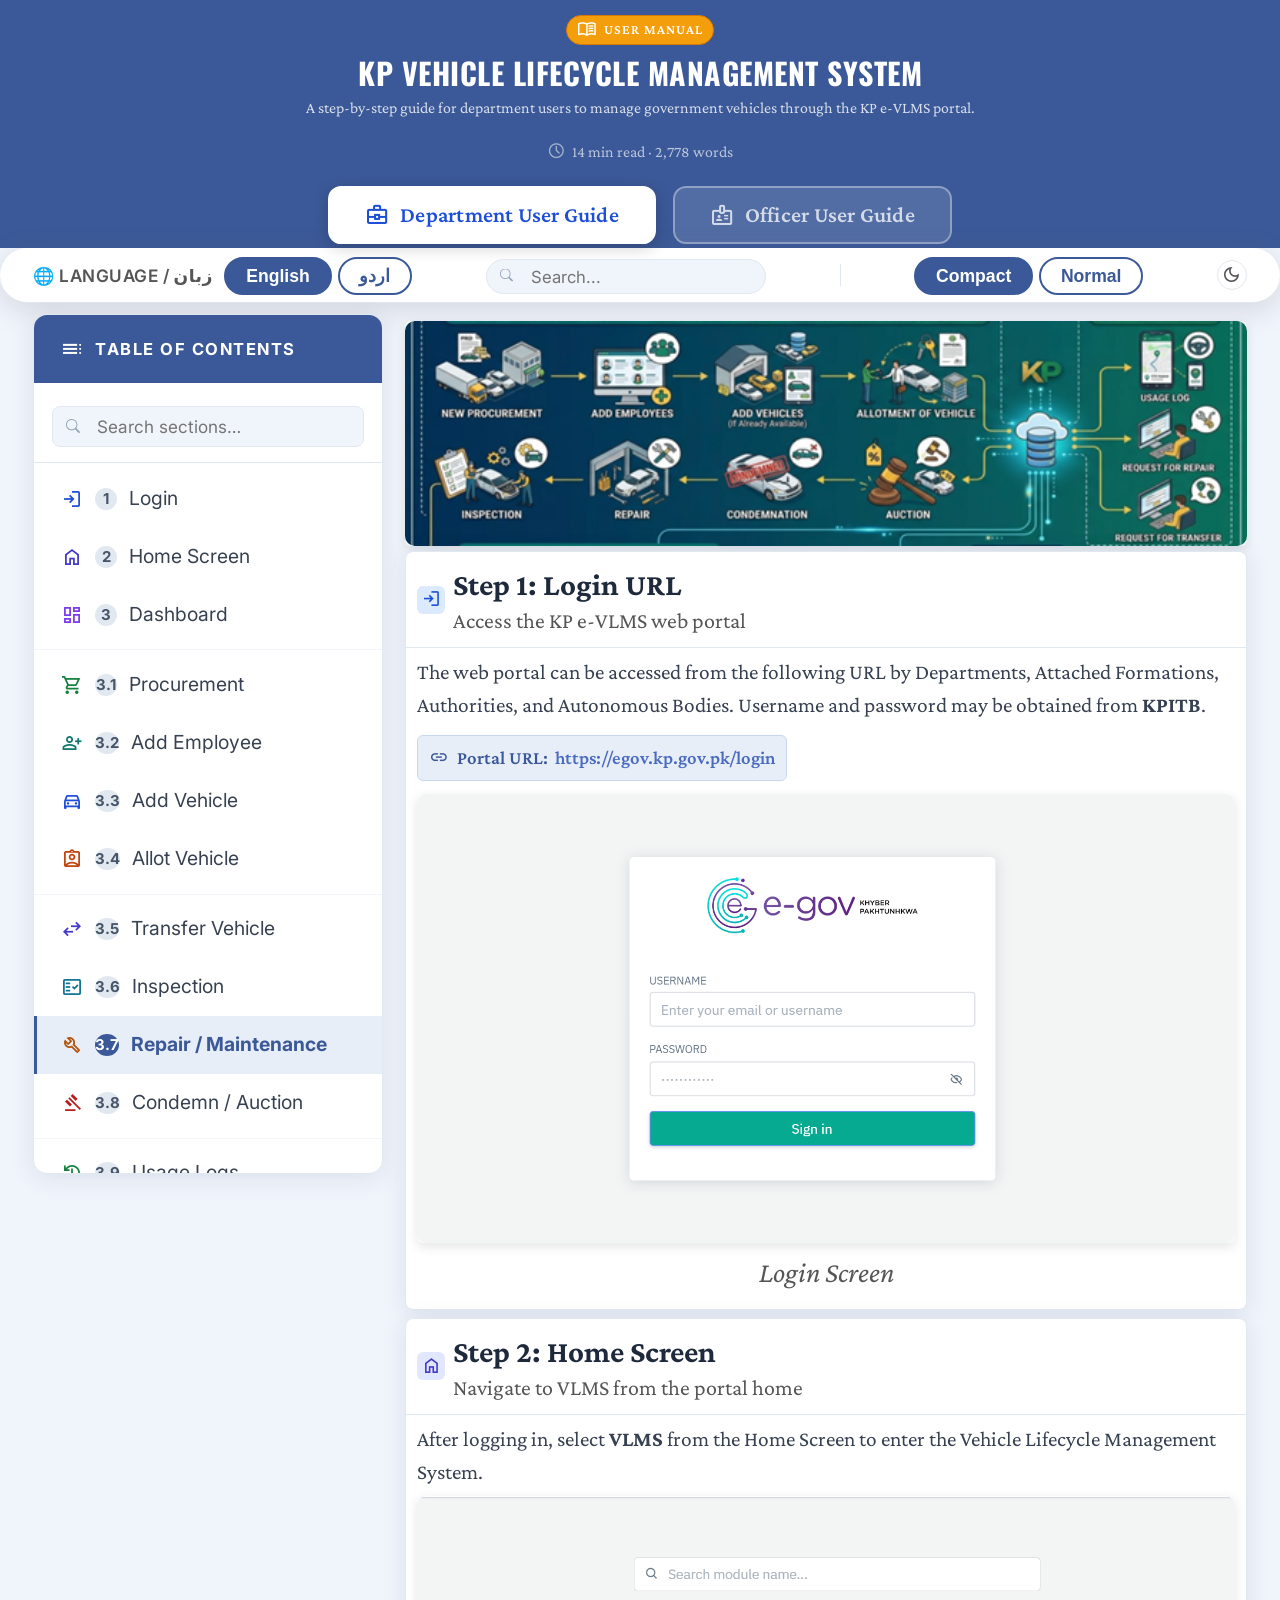
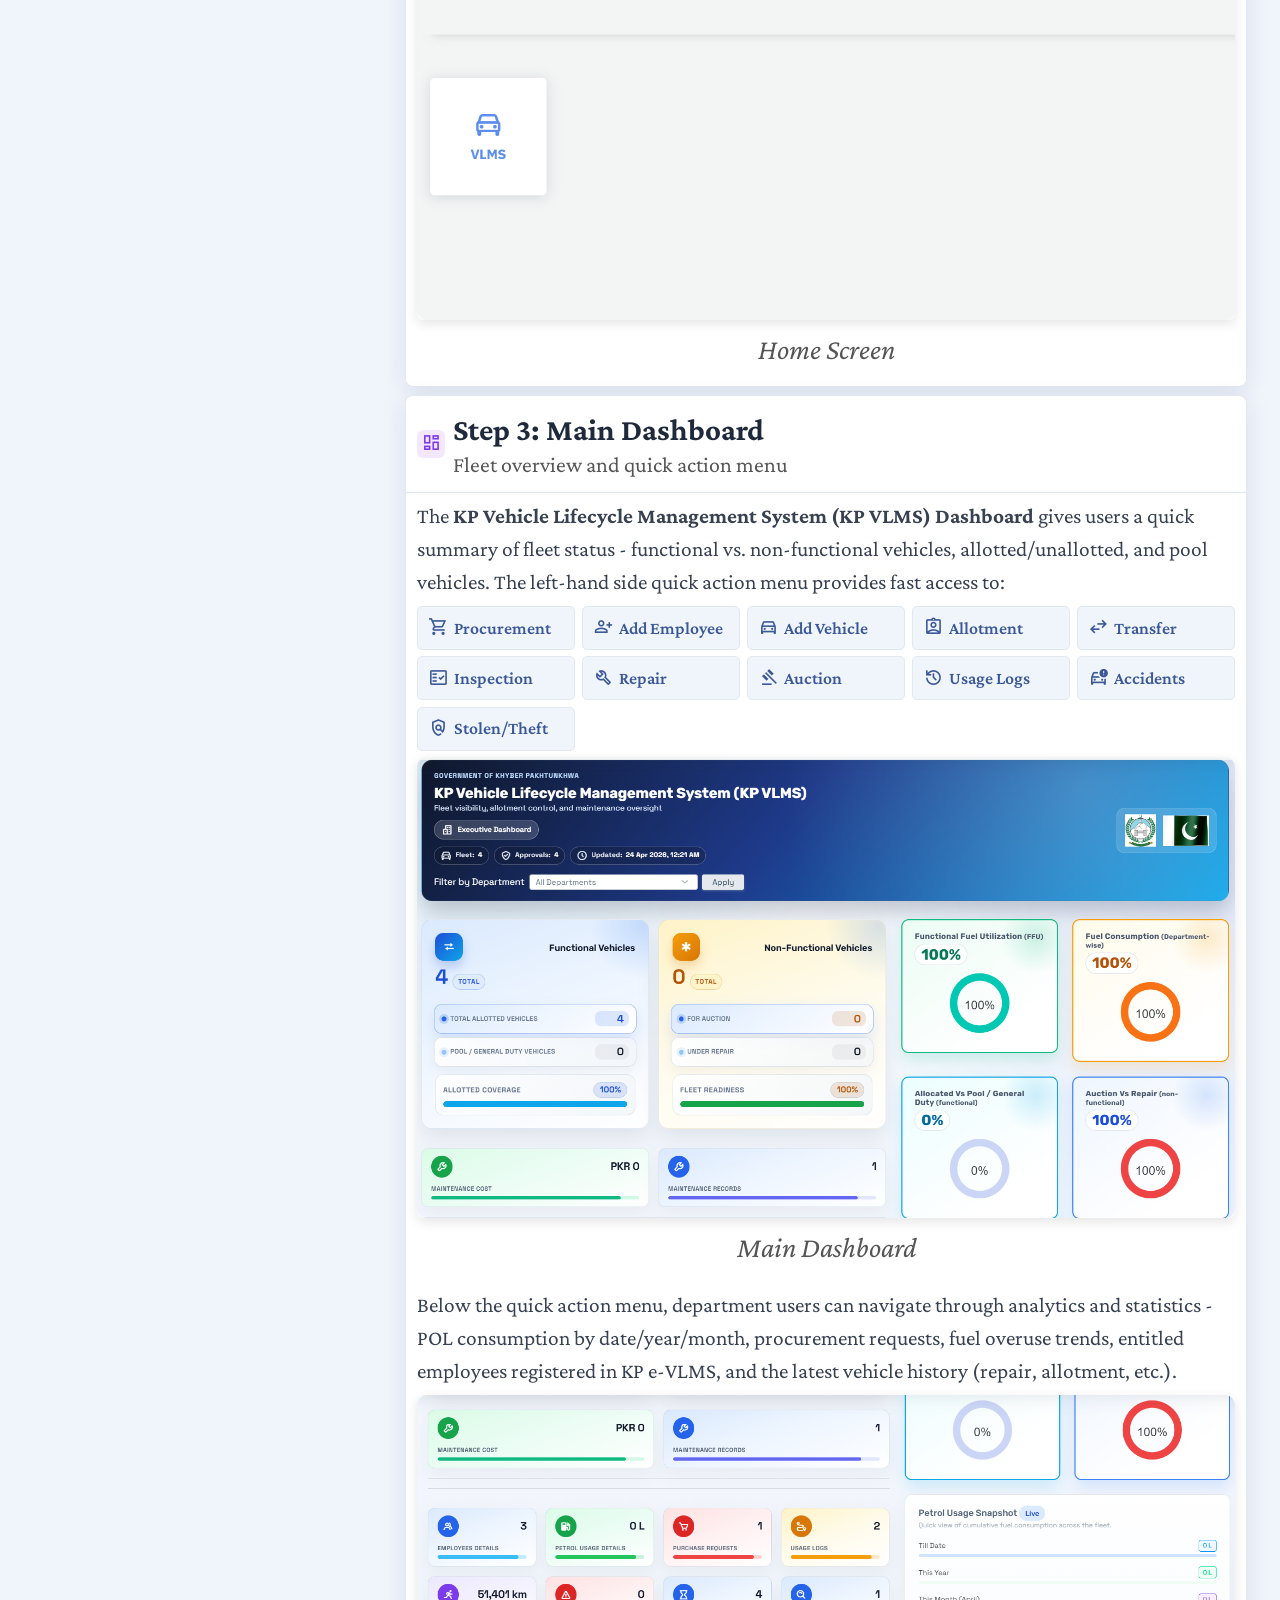
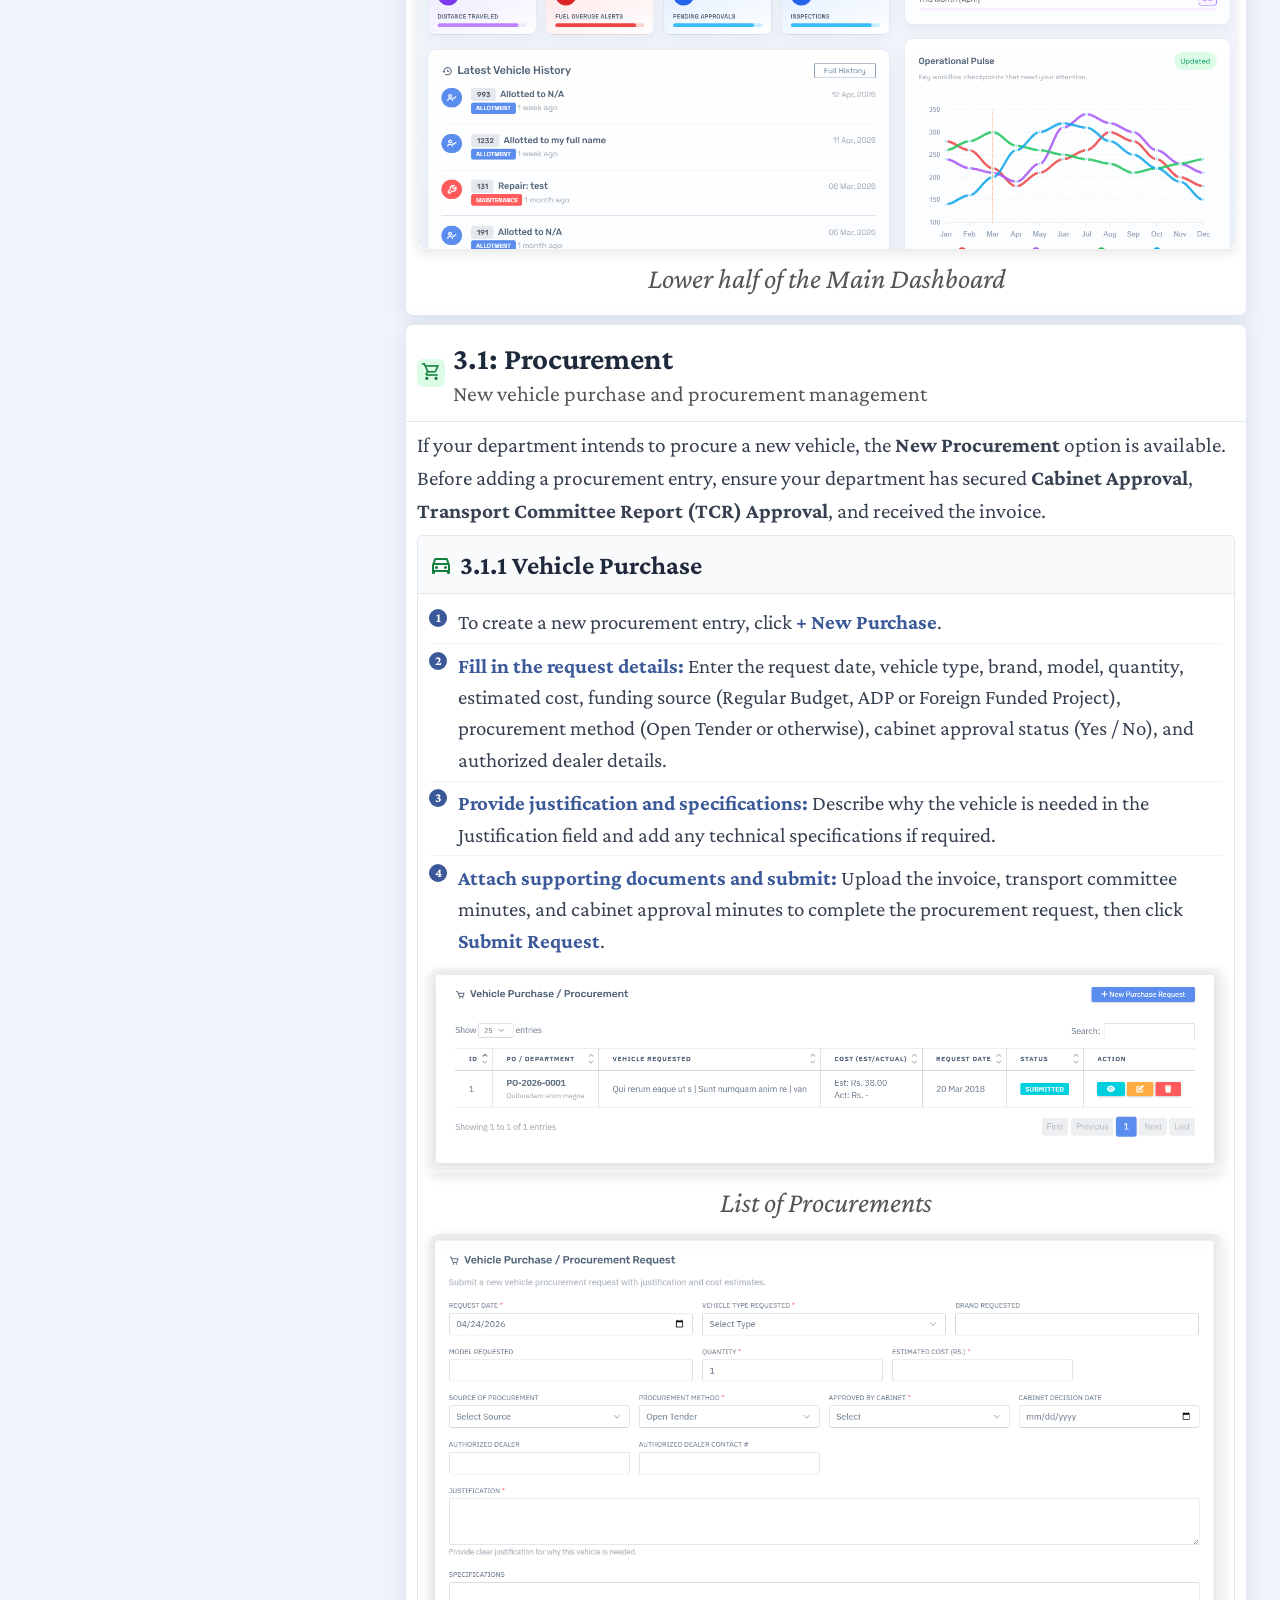
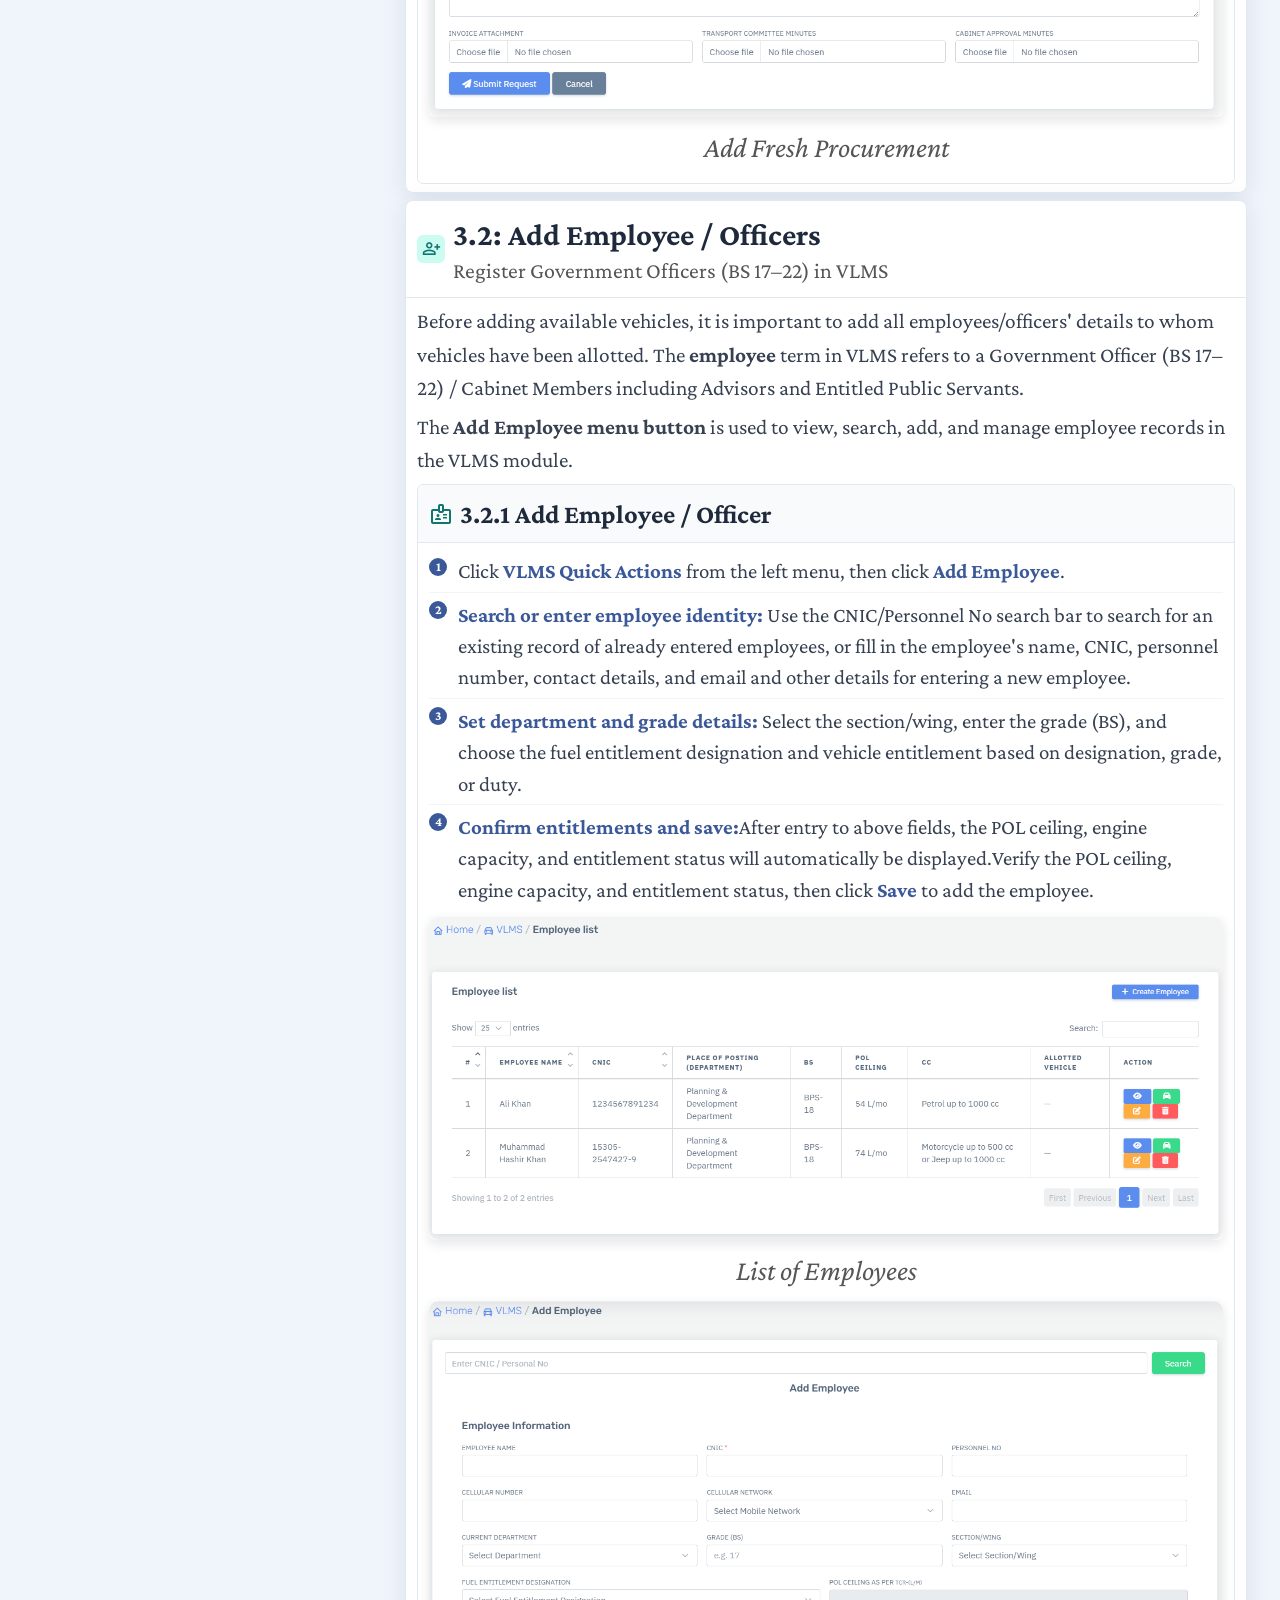
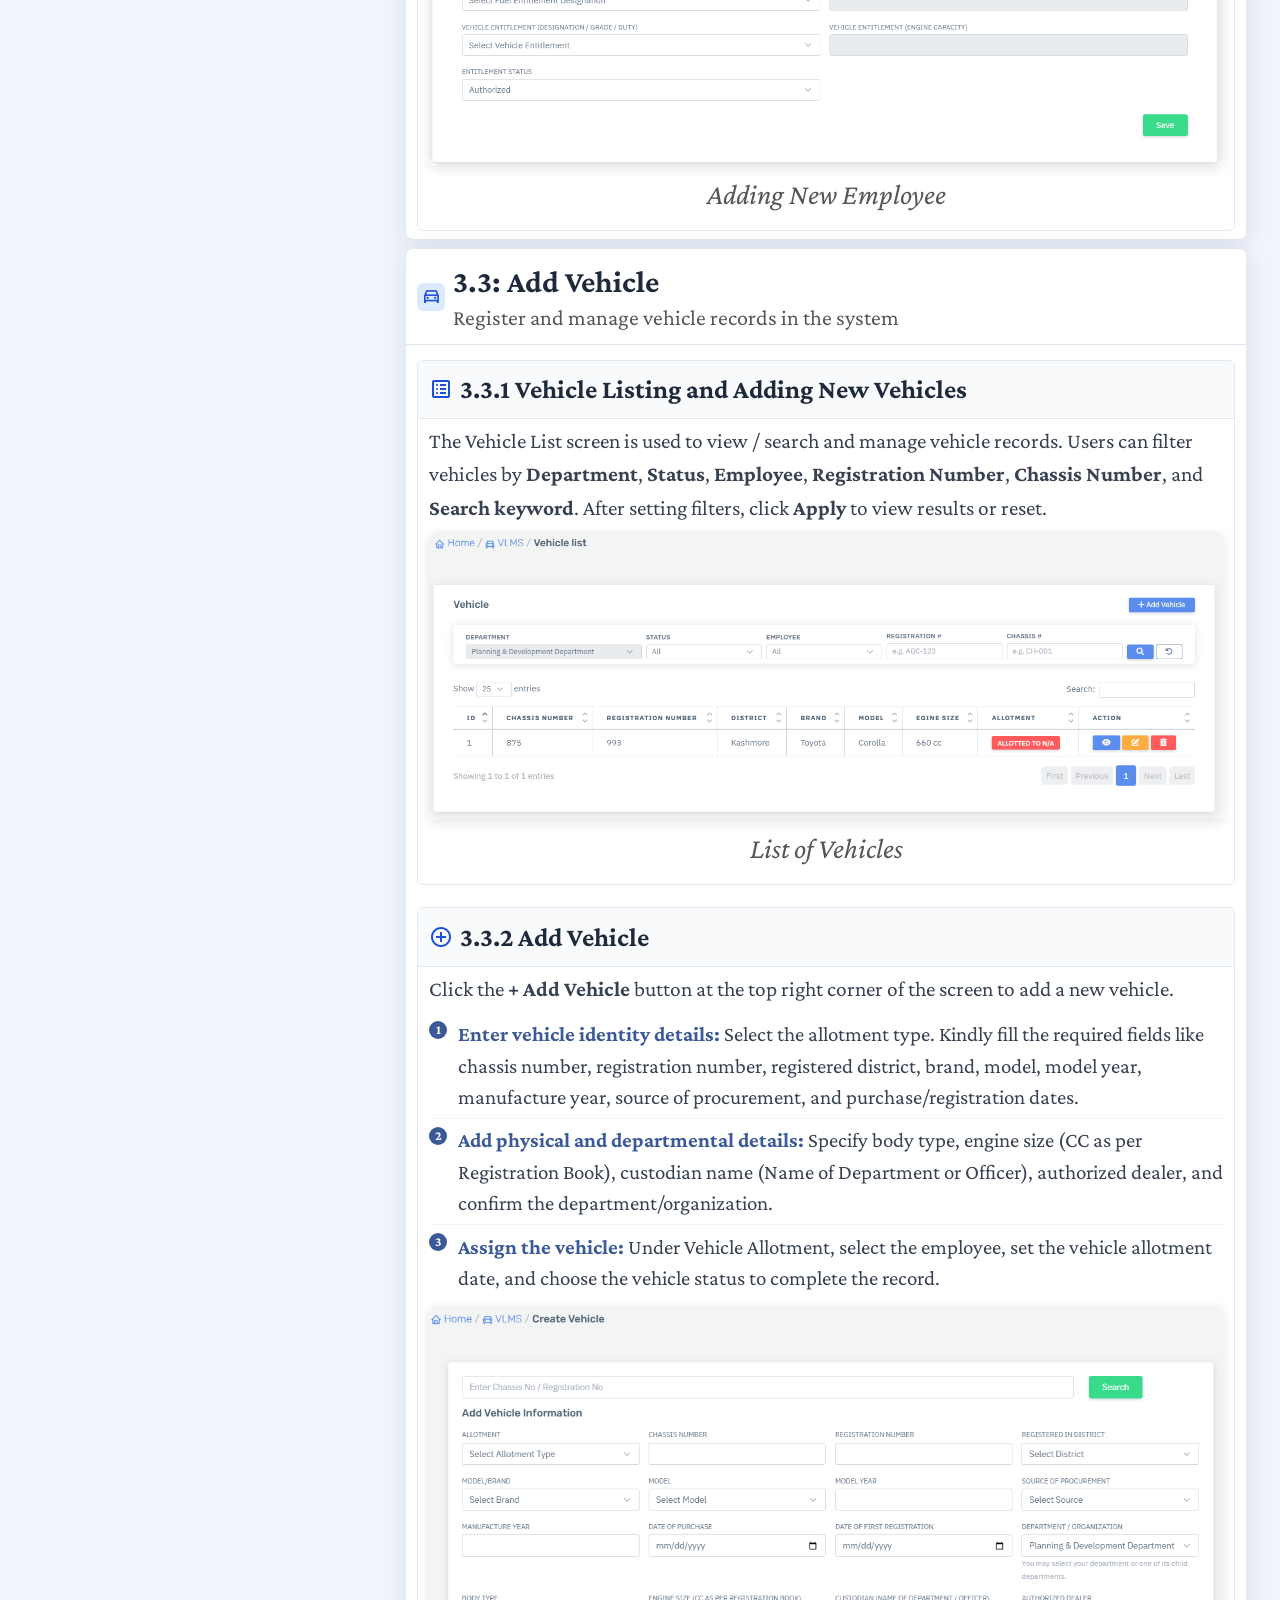
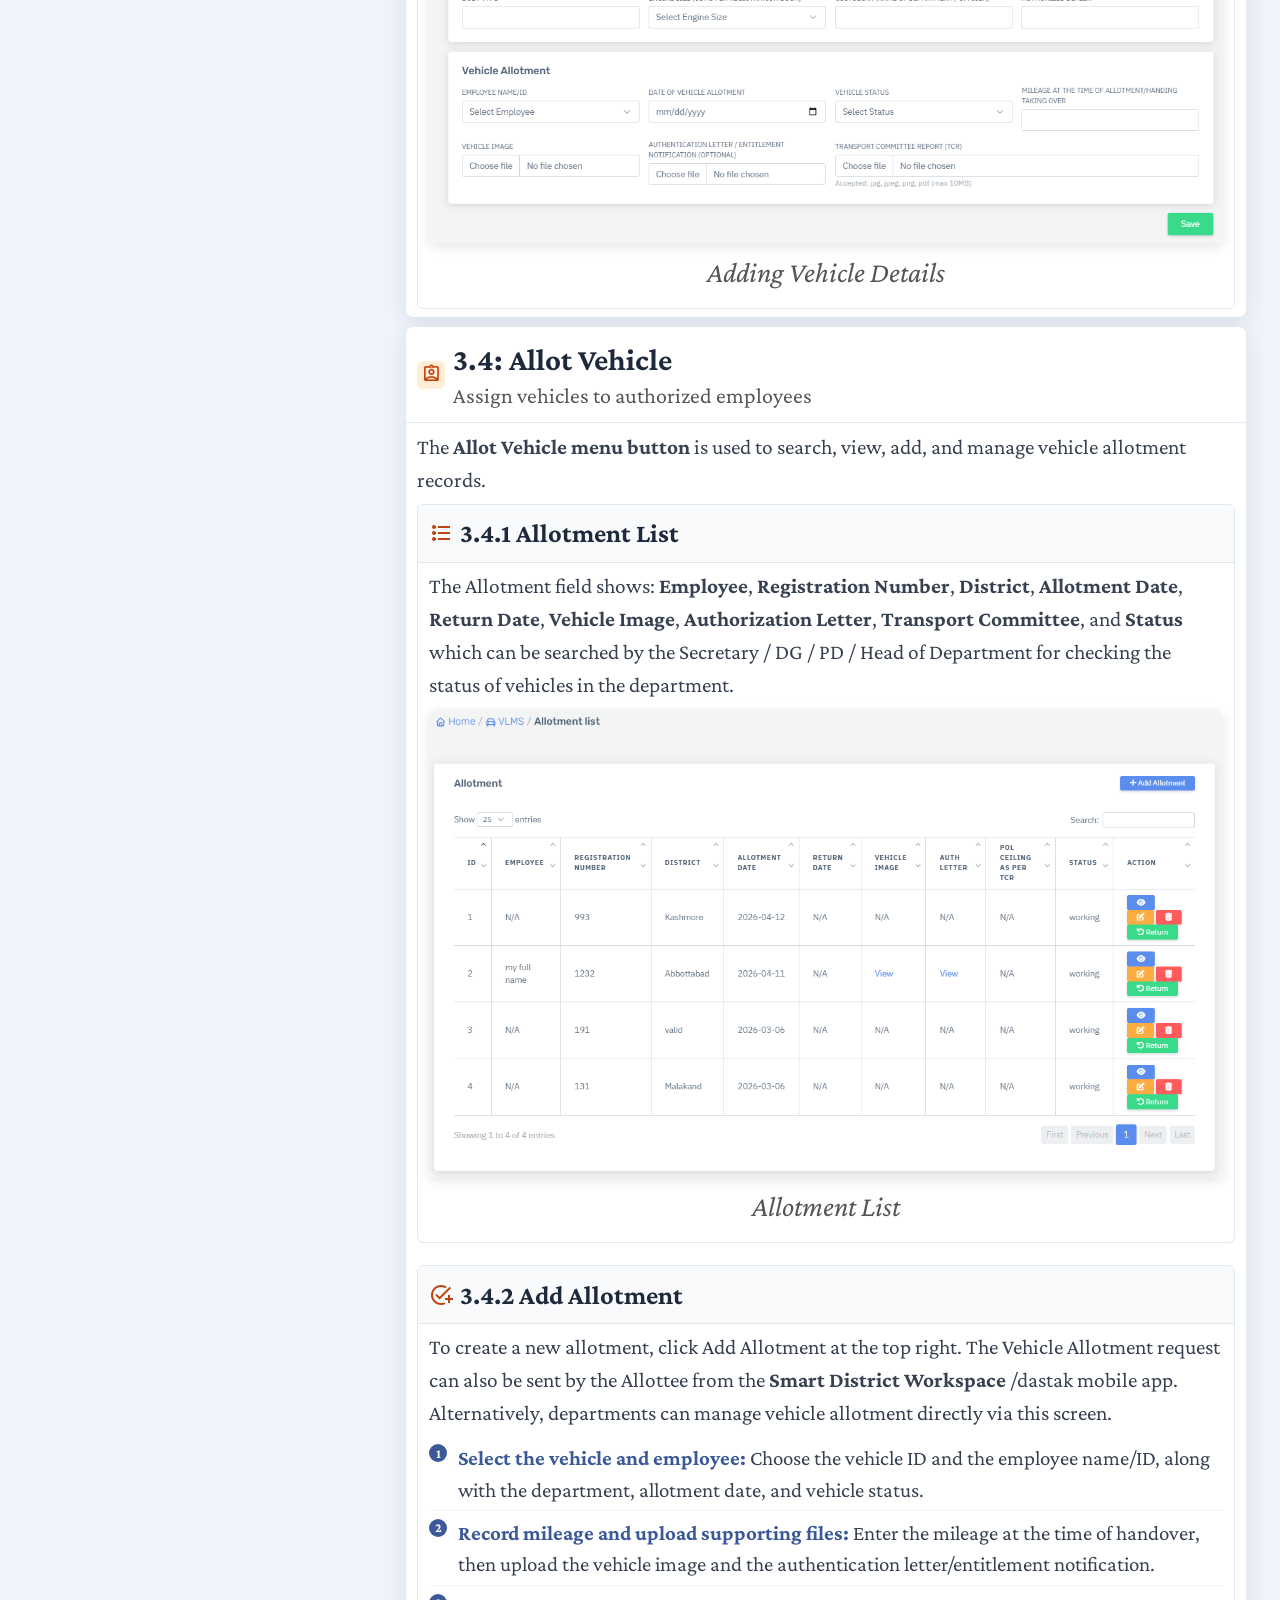
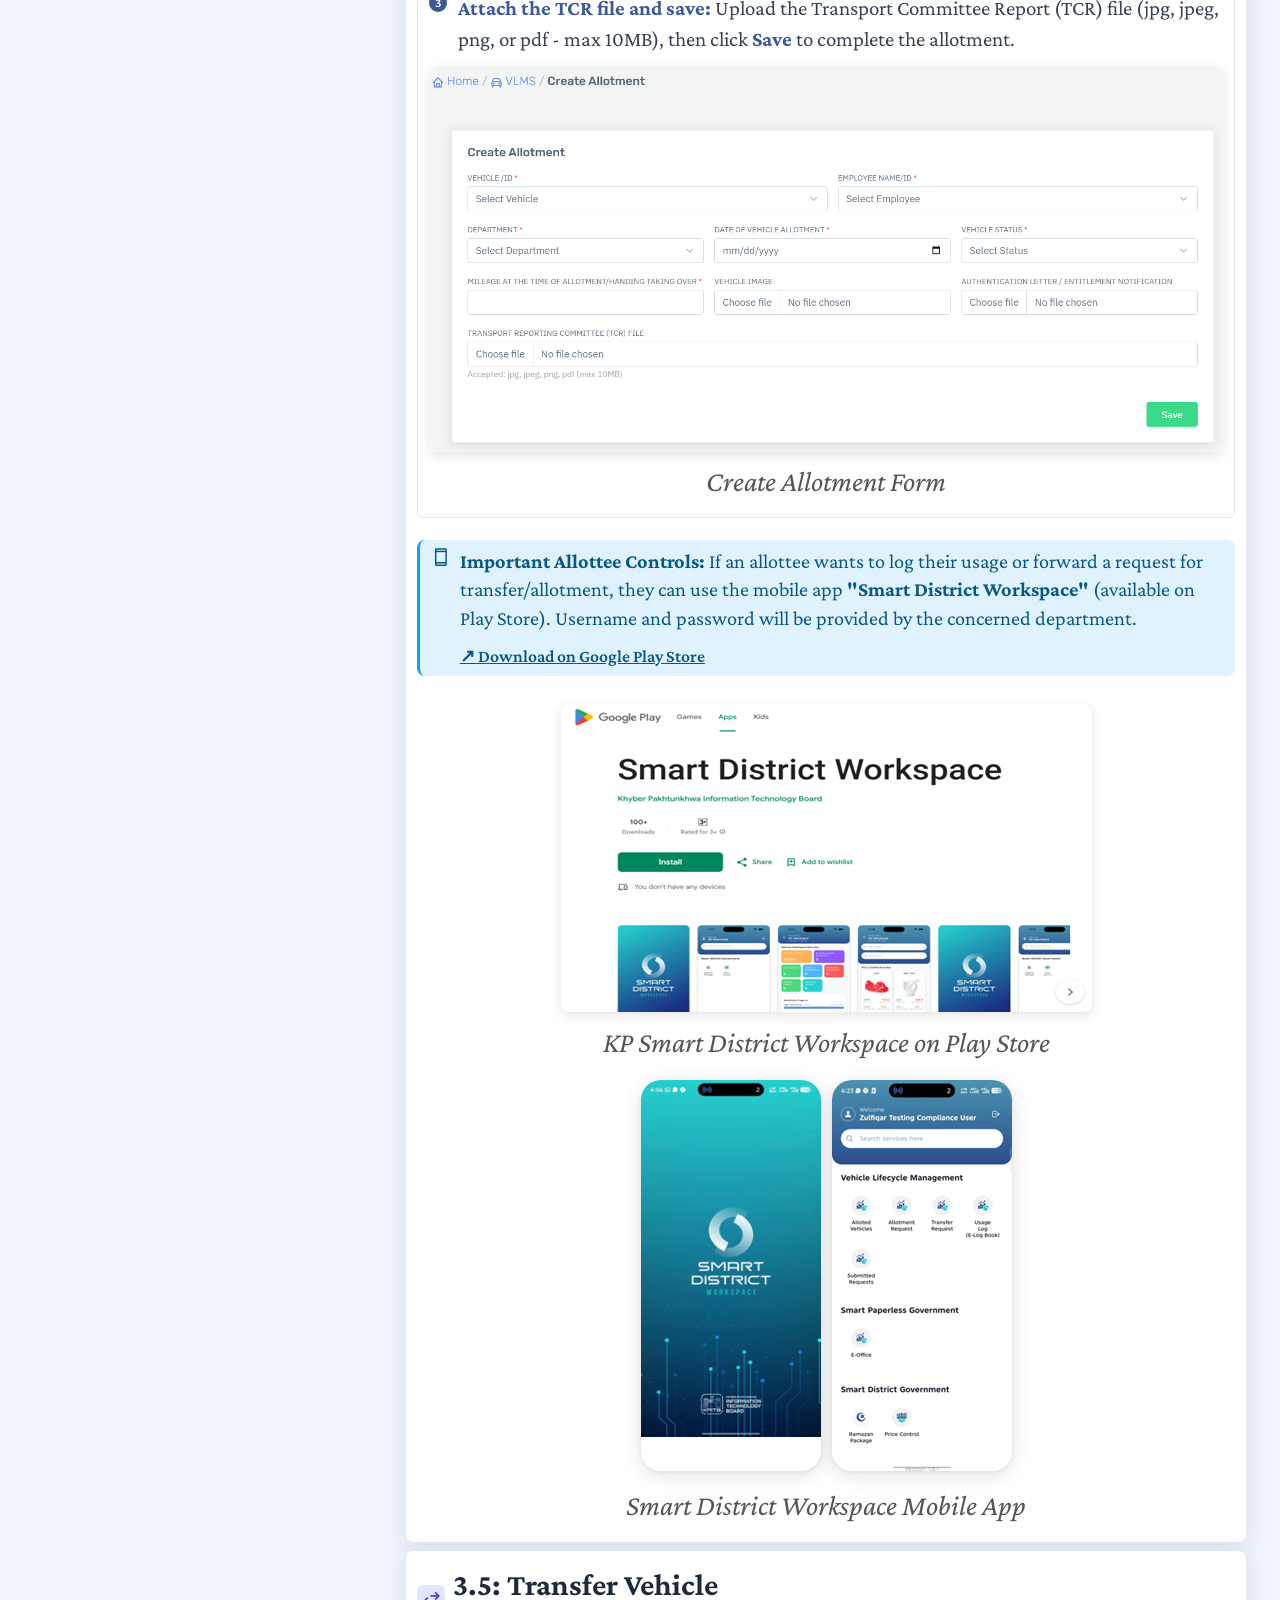
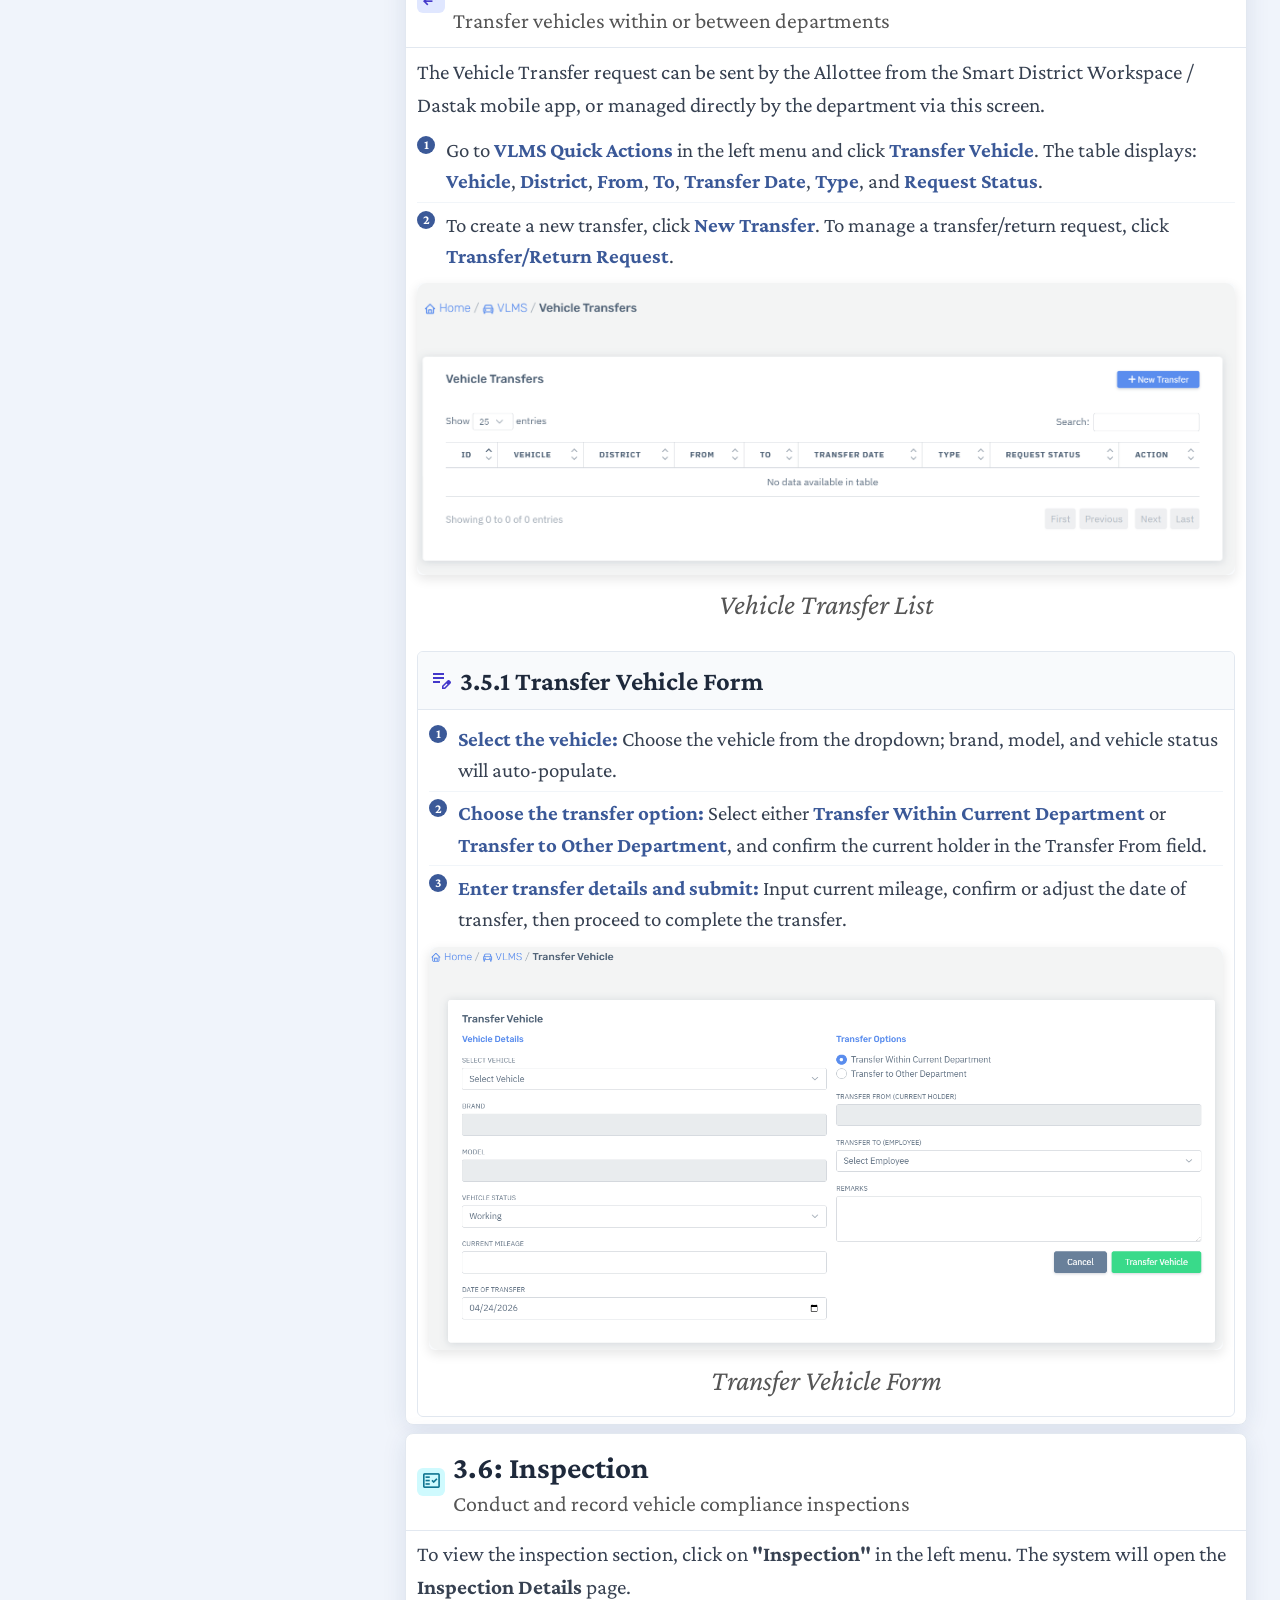
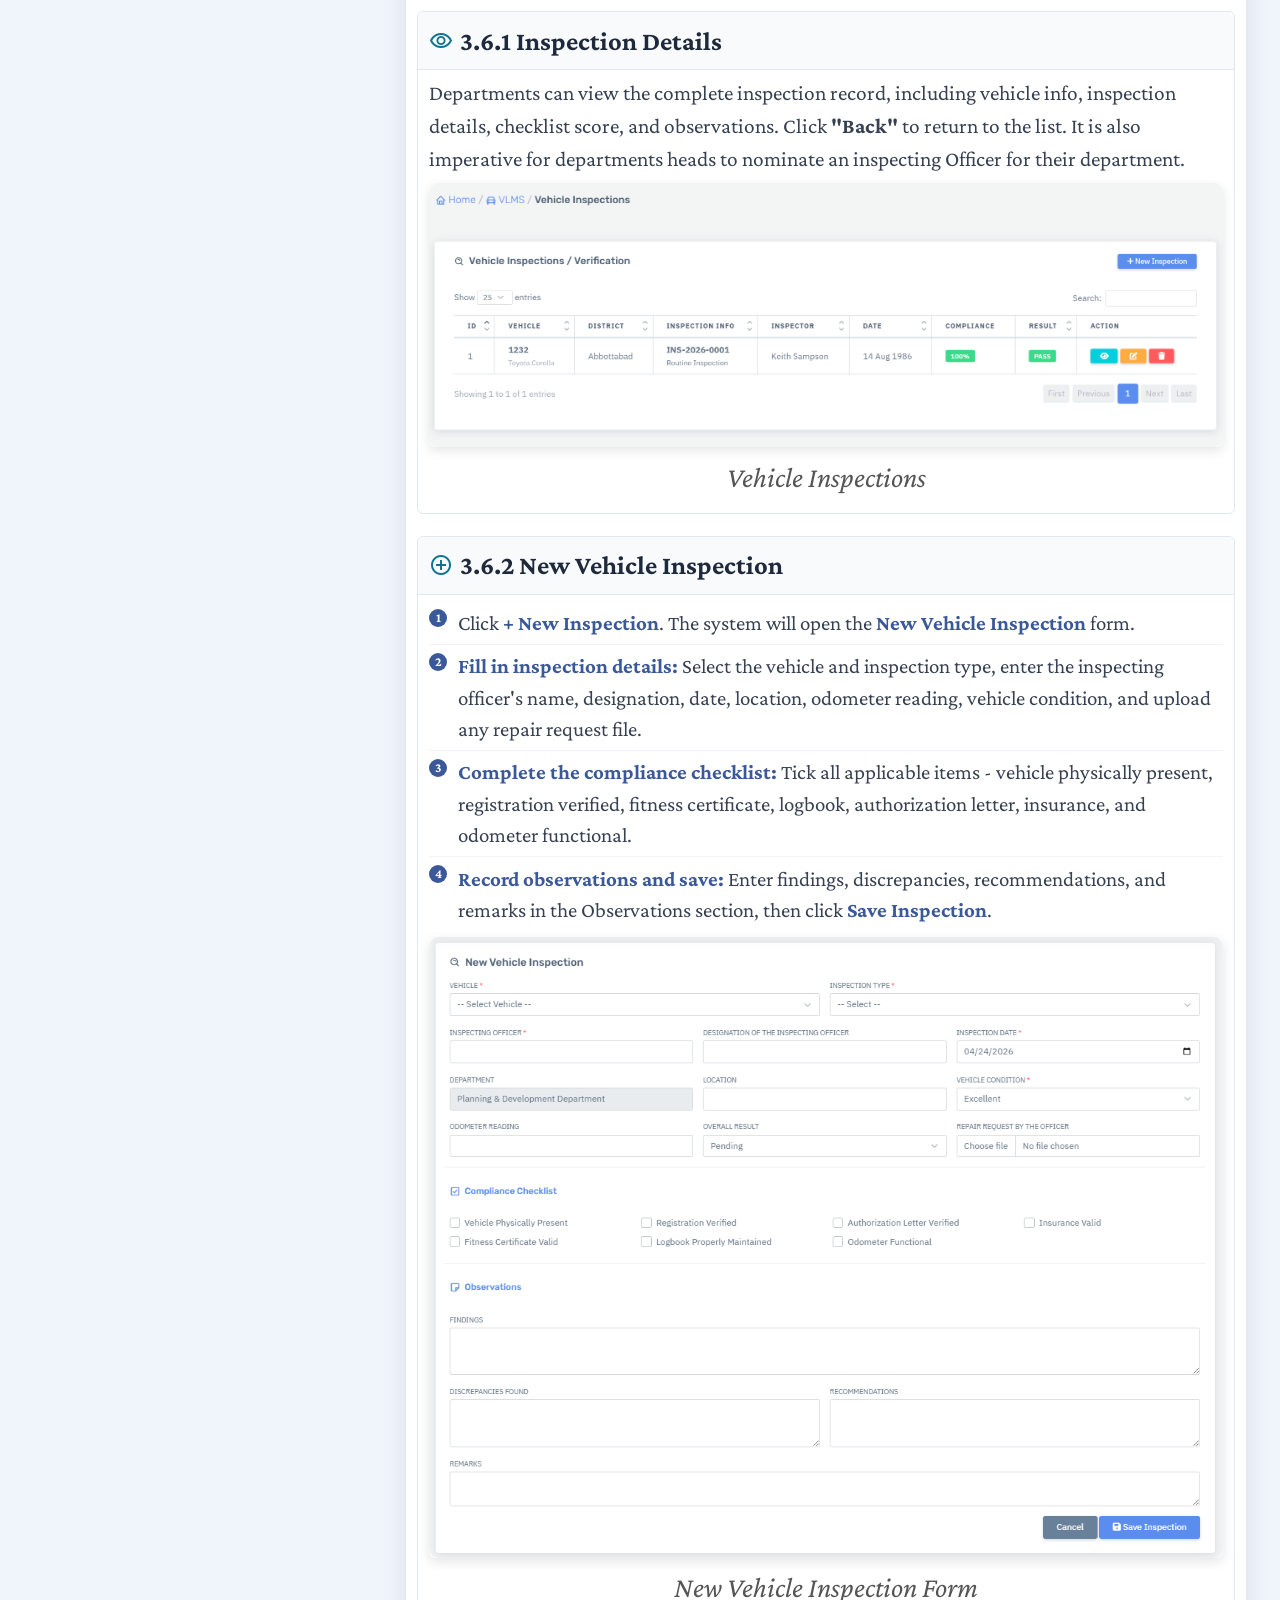
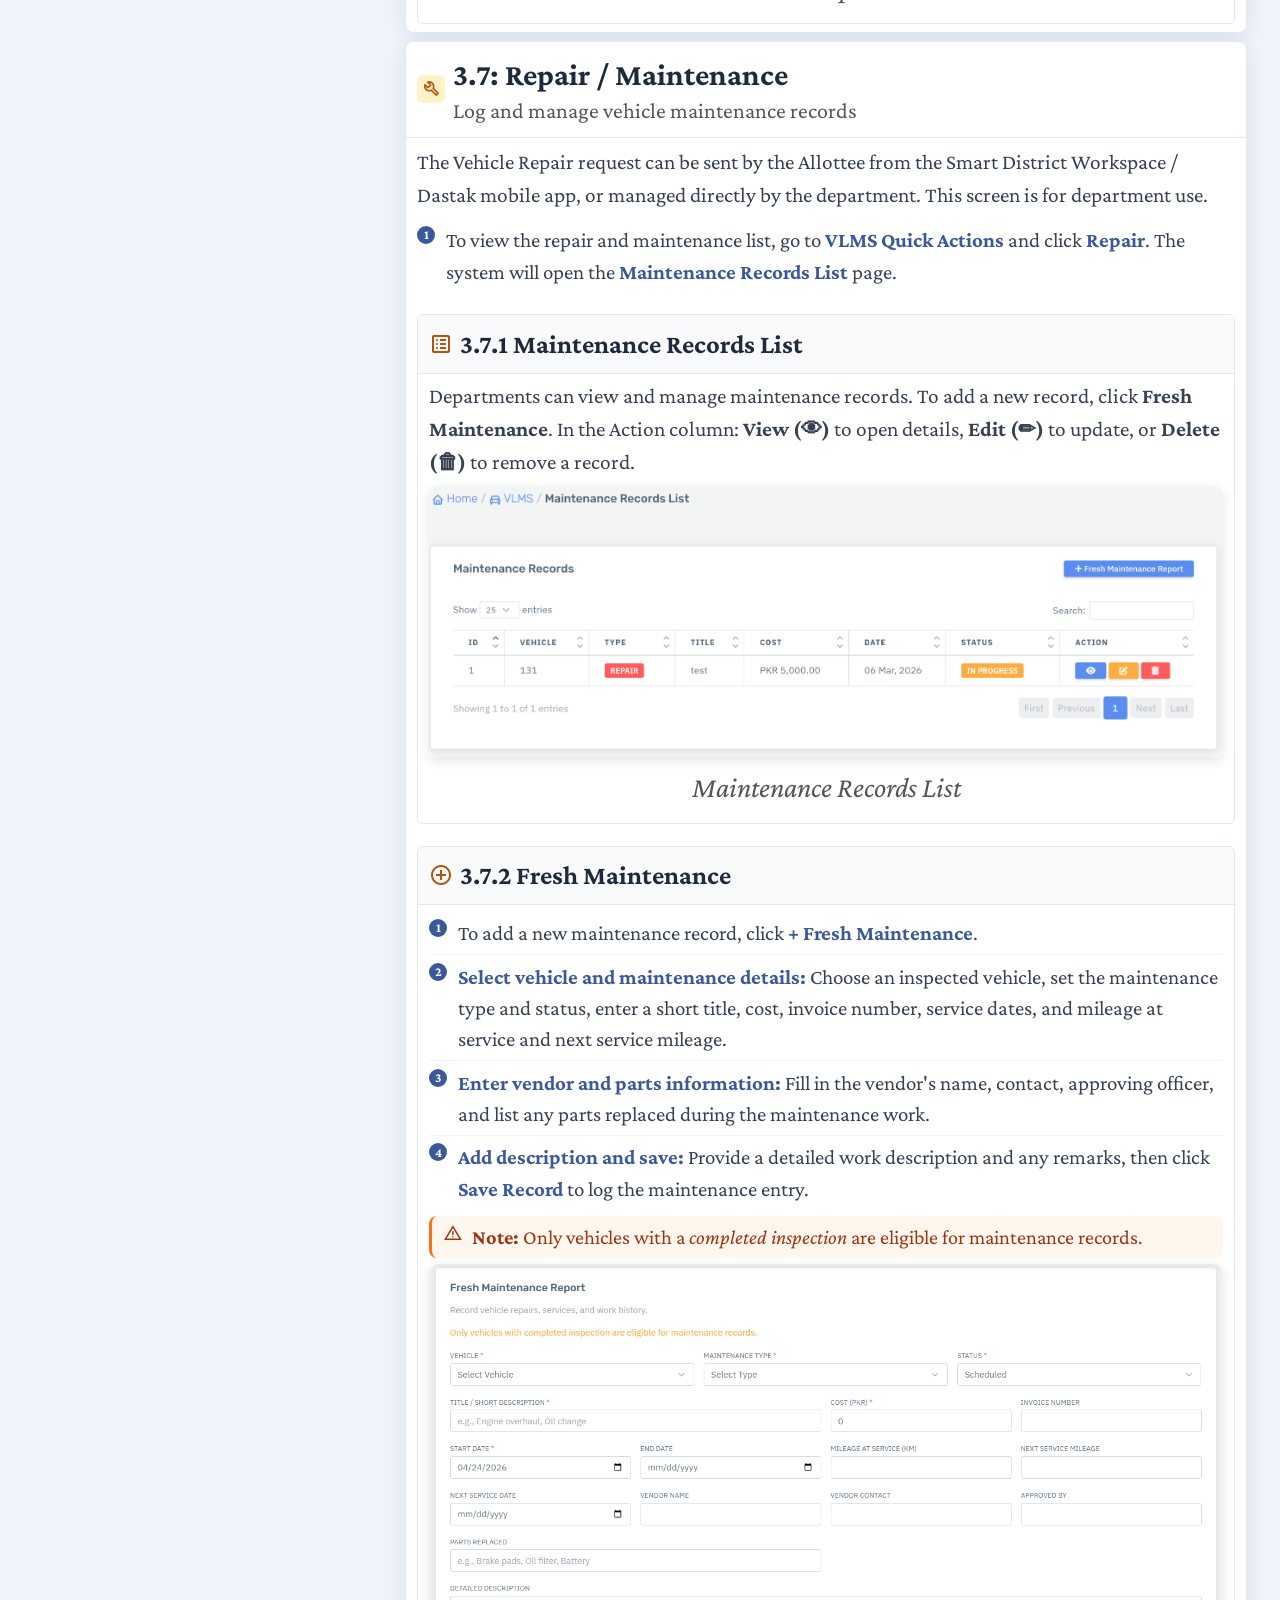
==== commit 59ad61e6: "Updating report and audit section of the webpage" ====
--- a/index.html
+++ b/index.html
@@ -155,16 +155,6 @@
                             <span class="nav-num">3.10</span> <span class="lang-en">Reports &amp; Audit</span><span
                                 class="lang-ur">رپورٹس اور آڈٹ</span>
                         </a></li>
-                    <li><a href="#sec-audit">
-                            <span class="material-symbols-outlined" style="color:#1a3c6e">security</span>
-                            <span class="nav-num">3.11</span> <span class="lang-en">Comprehensive Audit</span><span
-                                class="lang-ur">جامع آڈٹ</span>
-                        </a></li>
-                    <li><a href="#sec-full-audit">
-                            <span class="material-symbols-outlined" style="color:#1d4ed8">analytics</span>
-                            <span class="nav-num">3.12</span> <span class="lang-en">Full Audit Report</span><span
-                                class="lang-ur">مکمل آڈٹ رپورٹ</span>
-                        </a></li>
                     <div class="nav-divider"></div>
                     <li><a href="#sec-accidents">
                             <span class="material-symbols-outlined" style="color:#b91c1c">car_crash</span>
@@ -205,7 +195,6 @@
                         <p class="section-subtitle"><span class="lang-en">Access the KP e-VLMS web portal</span><span
                                 class="lang-ur">کے پی ای-وی ایل ایم ایس ویب پورٹل تک رسائی</span></p>
                     </div>
-                    <span class="section-num">1</span>
                 </div>
                 <div class="section-body">
                     <p class="desc"><span class="lang-en">The web portal can be accessed from the following URL by
@@ -239,7 +228,6 @@
                         <p class="section-subtitle"><span class="lang-en">Navigate to VLMS from the portal
                                 home</span><span class="lang-ur">پورٹل ہوم سے وی ایل ایم ایس میں جائیں</span></p>
                     </div>
-                    <span class="section-num">2</span>
                 </div>
                 <div class="section-body">
                     <p class="desc"><span class="lang-en">After logging in, select <strong>VLMS</strong> from the Home
@@ -266,7 +254,6 @@
                         <p class="section-subtitle"><span class="lang-en">Fleet overview and quick action
                                 menu</span><span class="lang-ur">بیڑے کا جائزہ اور فوری عمل مینو</span></p>
                     </div>
-                    <span class="section-num">3</span>
                 </div>
                 <div class="section-body">
                     <p class="desc"><span class="lang-en">The <strong>KP Vehicle Lifecycle Management System (KP VLMS)
@@ -336,7 +323,6 @@
                         <p class="section-subtitle"><span class="lang-en">New vehicle purchase and procurement
                                 management</span><span class="lang-ur">نئی گاڑی کی خریداری اور انتظام</span></p>
                     </div>
-                    <span class="section-num">3.1</span>
                 </div>
                 <div class="section-body">
                     <p class="desc"><span class="lang-en">If your department intends to procure a new vehicle, the
@@ -420,7 +406,6 @@
                                 VLMS</span><span class="lang-ur">وی ایل ایم ایس میں سرکاری افسران (گریڈ 17–22) رجسٹر
                                 کریں</span></p>
                     </div>
-                    <span class="section-num">3.2</span>
                 </div>
                 <div class="section-body">
                     <p class="desc"><span class="lang-en">Before adding available vehicles, it is important to add all
@@ -505,7 +490,6 @@
                                 system</span><span class="lang-ur">سسٹم میں گاڑیوں کے ریکارڈ رجسٹر اور انتظام
                                 کریں</span></p>
                     </div>
-                    <span class="section-num">3.3</span>
                 </div>
                 <div class="section-body">
 
@@ -598,7 +582,6 @@
                         <p class="section-subtitle"><span class="lang-en">Assign vehicles to authorized
                                 employees</span><span class="lang-ur">مجاز ملازمین کو گاڑیاں تفویض کریں</span></p>
                     </div>
-                    <span class="section-num">3.4</span>
                 </div>
                 <div class="section-body">
                     <p class="desc"><span class="lang-en">The <strong>Allot Vehicle menu button</strong> is used to
@@ -741,7 +724,6 @@
                                 departments</span><span class="lang-ur">محکموں کے اندر یا درمیان گاڑیاں منتقل
                                 کریں</span></p>
                     </div>
-                    <span class="section-num">3.5</span>
                 </div>
                 <div class="section-body">
                     <p class="desc"><span class="lang-en">The Vehicle Transfer request can be sent by the Allottee from
@@ -774,7 +756,7 @@
                         <img src="assets/images/image017.png" alt="Transfer List"
                             onerror="this.parentElement.innerHTML='<div class=\'screenshot-ph\'><span class=\'material-symbols-outlined\'>image</span><span>Fig 5.1: Vehicle Transfer List</span></div>'">
                     </div>
-                    <p class="fig-caption">hicle Transfer List</p>
+                    <p class="fig-caption">Vehicle Transfer List</p>
 
                     <div class="sub-section" style="margin-top:1rem">
                         <div class="sub-head">
@@ -815,7 +797,7 @@
                                 <img src="assets/images/image018.png" alt="Transfer Form"
                                     onerror="this.parentElement.innerHTML='<div class=\'screenshot-ph\'><span class=\'material-symbols-outlined\'>image</span><span>Fig 5.2: Transfer Vehicle Form</span></div>'">
                             </div>
-                            <p class="fig-caption">ansfer Vehicle Form</p>
+                            <p class="fig-caption">Transfer Vehicle Form</p>
                         </div>
                     </div>
                 </div>
@@ -833,7 +815,6 @@
                                 inspections</span><span class="lang-ur">گاڑیوں کا تعمیل معائنہ کریں اور ریکارڈ
                                 کریں</span></p>
                     </div>
-                    <span class="section-num">3.6</span>
                 </div>
                 <div class="section-body">
                     <p class="desc"><span class="lang-en">To view the inspection section, click on
@@ -935,7 +916,6 @@
                                 records</span><span class="lang-ur">گاڑیوں کی دیکھ بھال ریکارڈ محفوظ اور انتظام
                                 کریں</span></p>
                     </div>
-                    <span class="section-num">3.7</span>
                 </div>
                 <div class="section-body">
                     <p class="desc"><span class="lang-en">The Vehicle Repair request can be sent by the Allottee from
@@ -1052,7 +1032,6 @@
                                 requests</span><span class="lang-ur">گاڑیوں کی ردّ اور نیلامی درخواستوں کا انتظام</span>
                         </p>
                     </div>
-                    <span class="section-num">3.8</span>
                 </div>
                 <div class="section-body">
                     <p class="desc"><span class="lang-en">To view condemned or auction vehicles, click on
@@ -1151,7 +1130,6 @@
                                 records</span><span class="lang-ur">گاڑیوں کے استعمال کا ریکارڈ برقرار رکھیں اور
                                 دیکھیں</span></p>
                     </div>
-                    <span class="section-num">3.9</span>
                 </div>
                 <div class="section-body">
                     <p class="desc"><span class="lang-en">The <strong>Usage Log</strong> can be maintained by the
@@ -1165,7 +1143,7 @@
                         <img src="assets/images/image026.png" alt="Usage Log"
                             onerror="this.parentElement.innerHTML='<div class=\'screenshot-ph\'><span class=\'material-symbols-outlined\'>image</span><span>Fig 9.1: Usage Log (Mobile App)</span></div>'">
                     </div>
-                    <p class="fig-caption">age Log (Mobile App)</p>
+                    <p class="fig-caption">Usage Log (Mobile App)</p>
 
                     <div class="sub-section" style="margin-top:1rem">
                         <div class="sub-head">
@@ -1183,7 +1161,7 @@
                                 <img src="assets/images/image027.png" alt="Usage Log List"
                                     onerror="this.parentElement.innerHTML='<div class=\'screenshot-ph\'><span class=\'material-symbols-outlined\'>image</span><span>Fig 9.2: Vehicle Usage Log List</span></div>'">
                             </div>
-                            <p class="fig-caption">hicle Usage Log List</p>
+                            <p class="fig-caption">Vehicle Usage Log List</p>
                         </div>
                     </div>
                 </div>
@@ -1201,7 +1179,6 @@
                         <p class="section-subtitle"><span class="lang-en">Access reporting and audit center</span><span
                                 class="lang-ur">رپورٹنگ اور آڈٹ سینٹر تک رسائی</span></p>
                     </div>
-                    <span class="section-num">3.10</span>
                 </div>
                 <div class="section-body">
                     <p class="desc"><span class="lang-en">To open this screen, go to <strong>VLMS Quick Actions</strong>
@@ -1212,174 +1189,55 @@
 
                     <div class="report-grid">
                         <div class="report-card">
+                            <span class="material-symbols-outlined">directions_car</span>
+                            <div class="report-card-body">
+                                <div class="report-card-title"><span class="lang-en">Vehicle Usage Report</span><span class="lang-ur">گاڑی استعمال رپورٹ</span></div>
+                                <p class="report-card-desc lang-en">Track every kilometer your fleet travels with precision and clarity. Filter by vehicle, employee, or custom date range to reveal total log entries, cumulative distance, and fuel consumed. Drill into individual trips to review routes, purposes, and detailed work descriptions - all in one place.</p>
+                                <p class="report-card-desc lang-ur">اپنے بیڑے کے ہر کلومیٹر کو درستگی سے ٹریک کریں۔ گاڑی، ملازم یا تاریخ کے مطابق فلٹر کریں اور کل سفر، فاصلہ اور ایندھن کا جائزہ لیں۔ ہر سفر کی تفصیل بشمول راستہ، مقصد اور کام کی تفصیل ایک جگہ دیکھیں۔</p>
+                            </div>
+                        </div>
+                        <div class="report-card">
                             <span class="material-symbols-outlined">local_gas_station</span>
-                            <span class="lang-en">Vehicle Usage Report</span><span class="lang-ur">گاڑی استعمال
-                                رپورٹ</span>
+                            <div class="report-card-body">
+                                <div class="report-card-title"><span class="lang-en">Fuel Consumption Report</span><span class="lang-ur">ایندھن کھپت رپورٹ</span></div>
+                                <p class="report-card-desc lang-en">Monitor fuel allocations with complete transparency across your entire fleet. Broken down by employee, vehicle, and grade, this report reveals exactly how much fuel was allocated, consumed, and what remains within any period. Instantly identify over-utilization or surplus and keep your fuel budget firmly in check.</p>
+                                <p class="report-card-desc lang-ur">پورے بیڑے میں ایندھن کی تقسیم کو مکمل شفافیت کے ساتھ مانیٹر کریں۔ ملازم، گاڑی اور گریڈ کے مطابق مختص، استعمال اور بقایا ایندھن دیکھیں۔ زیادہ استعمال یا بچت کو فوری طور پر شناخت کریں اور بجٹ پر کنٹرول رکھیں۔</p>
+                            </div>
                         </div>
                         <div class="report-card">
-                            <span class="material-symbols-outlined">oil_barrel</span>
-                            <span class="lang-en">Fuel Consumption Report</span><span class="lang-ur">ایندھن کھپت
-                                رپورٹ</span>
-                        </div>
-                        <div class="report-card">
-                            <span class="material-symbols-outlined">payments</span>
-                            <span class="lang-en">Maintenance Cost Report</span><span class="lang-ur">دیکھ بھال لاگت
-                                رپورٹ</span>
+                            <span class="material-symbols-outlined">build</span>
+                            <div class="report-card-body">
+                                <div class="report-card-title"><span class="lang-en">Maintenance Cost Report</span><span class="lang-ur">دیکھ بھال لاگت رپورٹ</span></div>
+                                <p class="report-card-desc lang-en">Gain full financial visibility into your fleet's upkeep and repair expenses. This report aggregates maintenance costs by type and vehicle, presenting a clear breakdown with percentage share for each category. From vendor details to current status, every maintenance event is tracked and accounted for.</p>
+                                <p class="report-card-desc lang-ur">اپنے بیڑے کے دیکھ بھال اخراجات کا مکمل مالی جائزہ لیں۔ قسم اور گاڑی کے مطابق اخراجات کی تفصیل، فیصد حصہ، وینڈر کی معلومات اور موجودہ حیثیت ایک جامع رپورٹ میں دیکھیں۔</p>
+                            </div>
                         </div>
                         <div class="report-card">
                             <span class="material-symbols-outlined">manage_history</span>
-                            Vehicle History Report
+                            <div class="report-card-body">
+                                <div class="report-card-title"><span class="lang-en">Vehicle History Report</span><span class="lang-ur">گاڑی تاریخ رپورٹ</span></div>
+                                <p class="report-card-desc lang-en">Trace the complete lifecycle of any vehicle across your organization with ease. This report consolidates allotment history - including assigned employees, departments, durations, and statuses - alongside a full transfer log. Ideal for audits, accountability reviews, and informed fleet reassignment planning.</p>
+                                <p class="report-card-desc lang-ur">کسی بھی گاڑی کی مکمل تاریخ بشمول الاٹمنٹ، تبادلہ، ملازمین، محکمے اور مدت ایک جگہ دیکھیں۔ آڈٹ، احتساب کے جائزے اور بیڑے کی دوبارہ تقسیم کے لیے یہ رپورٹ انتہائی مفید ہے۔</p>
+                            </div>
                         </div>
                         <div class="report-card">
-                            <span class="material-symbols-outlined">manage_history</span>
-                            <span class="lang-en">Vehicle History Report</span><span class="lang-ur">گاڑی تاریخ
-                                رپورٹ</span>
-                        </div>
-                        <div class="report-card">
-                            <span class="material-symbols-outlined">security</span>
-                            <span class="lang-en">Audit &amp; Monitoring</span><span class="lang-ur">آڈٹ اور
-                                نگرانی</span>
-                        </div>
-                        <div class="report-card">
-                            <span class="material-symbols-outlined">analytics</span>
-                            <span class="lang-en">Comprehensive Audit</span><span class="lang-ur">جامع آڈٹ</span>
-                        </div>
-                        <div class="report-card">
-                            <span class="material-symbols-outlined">shopping_cart</span>
-                            <span class="lang-en">Purchase / Procurement</span><span class="lang-ur">خریداری</span>
-                        </div>
-                        <div class="report-card">
-                            <span class="material-symbols-outlined">gavel</span>
-                            <span class="lang-en">Condemnation / Auction</span><span class="lang-ur">ردّ / نیلامی</span>
-                        </div>
-                        <div class="report-card">
-                            <span class="material-symbols-outlined">fact_check</span>
-                            <span class="lang-en">Vehicle Inspections</span><span class="lang-ur">گاڑی معائنہ</span>
+                            <span class="material-symbols-outlined">verified_user</span>
+                            <div class="report-card-body">
+                                <div class="report-card-title"><span class="lang-en">Comprehensive Vehicle Audit</span><span class="lang-ur">جامع گاڑی آڈٹ</span></div>
+                                <p class="report-card-desc lang-en">Your fleet's operational command center for compliance and risk intelligence. This powerful audit dashboard surfaces compliance rates, unauthorized usage, expired documentation risks, fuel overuse, missing usage logs, and duplicate registrations - all unified in a single view for swift action and complete fleet accountability.</p>
+                                <p class="report-card-desc lang-ur">تعمیل اور خطرے کی معلومات کے لیے آپ کے بیڑے کا آپریشنل کمانڈ سینٹر۔ یہ آڈٹ ڈیش بورڈ تعمیل کی شرح، غیر مجاز استعمال، میعاد ختم دستاویزات، ایندھن کا زیادہ استعمال اور ڈپلیکیٹ رجسٹریشن ایک ہی جگہ دکھاتا ہے۔</p>
+                            </div>
                         </div>
                     </div>
 
                     <div class="screenshot">
                         <img src="assets/images/image028.png" alt="Reports Center"
-                            onerror="this.parentElement.innerHTML='<div class=\'screenshot-ph\'><span class=\'material-symbols-outlined\'>image</span><span>Fig 10.1: Reports &amp; Audit Center</span></div>'">
-                    </div>
-                    <p class="fig-caption">ports &amp; Audit Center</p>
-                </div>
-            </div>
-
-            
-            <div class="section-card" id="sec-audit">
-                <div class="section-head">
-                    <div class="section-icon ic-navy">
-                        <span class="material-symbols-outlined">security</span>
-                    </div>
-                    <div class="section-title-wrap">
-                        <h2 class="section-title"><span class="lang-en">3.11: Comprehensive Audit</span><span class="lang-ur">3.11: جامع آڈٹ</span></h2>
-                        <p class="section-subtitle"><span class="lang-en">Monitor compliance alerts and fleet
-                                anomalies</span><span class="lang-ur">تعمیل الرٹس اور بیڑے کی بے ضابطگیوں کی
-                                نگرانی</span></p>
-                    </div>
-                    <span class="section-num">3.11</span>
-                </div>
-                <div class="section-body">
-                    <ul class="steps">
-                        <li>
-                            <span class="step-num">1</span>
-                            <span><span class="lang-en"><b>Review the summary tiles:</b> Check the top panel for instant
-                                    counts of compliance alerts covering <b>fuel overuse</b>, <b>idle vehicles</b>,
-                                    <b>missing usage logs</b>, <b>high maintenance costs</b>, and <b>expired insurance
-                                        or fitness certificates</b>.</span><span class="lang-ur"><b>خلاصہ ٹائلز کا جائزہ
-                                        لیں:</b> اوپری پینل میں تعمیل الرٹس کی فوری گنتی دیکھیں - <b>ایندھن کی
-                                        زیادتی</b>، <b>بیکار گاڑیاں</b>، <b>غائب استعمال لاگ</b>، <b>زیادہ دیکھ بھال
-                                        لاگت</b> اور <b>میعاد ختم انشورنس یا فٹنس سرٹیفکیٹ</b>۔</span></span>
-                        </li>
-                        <li>
-                            <span class="step-num">2</span>
-                            <span><span class="lang-en"><b>Investigate flagged vehicles:</b> Review detailed sections
-                                    for idle vehicles (no usage in 30 days), vehicles with no usage logs ever recorded,
-                                    and vehicles exceeding PKR 100,000 in maintenance costs.</span><span
-                                    class="lang-ur"><b>نشان زدہ گاڑیوں کی تحقیق کریں:</b> بیکار گاڑیاں (30 دنوں میں کوئی
-                                    استعمال نہیں)، کبھی استعمال لاگ نہ رکھنے والی گاڑیاں، اور PKR 100,000 سے زیادہ دیکھ
-                                    بھال لاگت والی گاڑیوں کا جائزہ لیں۔</span></span>
-                        </li>
-                        <li>
-                            <span class="step-num">3</span>
-                            <span><span class="lang-en"><b>Act on anomalies:</b> Address any flagged records by updating
-                                    usage logs, reassigning idle vehicles, or resolving document expiries. Green
-                                    checkmarks confirm fully compliant areas.</span><span class="lang-ur"><b>بے ضابطگیوں
-                                        پر کارروائی کریں:</b> نشان زدہ ریکارڈ کو استعمال لاگ اپ ڈیٹ کرکے، بیکار گاڑیاں
-                                    دوبارہ الاٹ کرکے، یا میعاد ختم دستاویزات حل کرکے درست کریں۔ سبز نشان مکمل تعمیل کی
-                                    تصدیق کرتے ہیں۔</span></span>
-                        </li>
-                    </ul>
-
-                    <div class="screenshot">
-                        <img src="assets/images/image029.png" alt="Comprehensive Audit"
-                            onerror="this.parentElement.innerHTML='<div class=\'screenshot-ph\'><span class=\'material-symbols-outlined\'>image</span><span>Fig 11.1: Comprehensive Audit</span></div>'">
-                    </div>
-                    <p class="fig-caption">mprehensive Audit</p>
-                </div>
-            </div>
-
-            
-            <div class="section-card" id="sec-full-audit">
-                <div class="section-head">
-                    <div class="section-icon ic-blue">
-                        <span class="material-symbols-outlined">analytics</span>
-                    </div>
-                    <div class="section-title-wrap">
-                        <h2 class="section-title"><span class="lang-en">3.12: Full Audit Report</span><span
-                                class="lang-ur">3.12: مکمل آڈٹ رپورٹ</span></h2>
-                        <p class="section-subtitle"><span class="lang-en">Comprehensive vehicle audit with fleet-wide
-                                statistics</span><span class="lang-ur">بیڑے کی مکمل آڈٹ رپورٹ بشمول اعداد و شمار</span>
-                        </p>
-                    </div>
-                    <span class="section-num">3.12</span>
-                </div>
-                <div class="section-body">
-                    <ul class="steps">
-                        <li>
-                            <span class="step-num">1</span>
-                            <span><span class="lang-en">Go to <b>VLMS Quick Actions</b> and click <b>Full Audit</b>. The
-                                    system will open the <b>Comprehensive Vehicle Audit Report</b> page.</span><span
-                                    class="lang-ur"><b>VLMS Quick Actions</b> میں جائیں اور <b>Full Audit</b> پر کلک
-                                    کریں۔ سسٹم <b>جامع گاڑی آڈٹ رپورٹ</b> صفحہ کھولے گا۔</span></span>
-                        </li>
-                        <li>
-                            <span class="step-num">2</span>
-                            <span><span class="lang-en"><b>Review the fleet summary tiles:</b> Check total vehicles,
-                                    allotted vehicles, compliance rate, unauthorized vehicles, expired documents, fuel
-                                    overuse, missing usage logs, and duplicate registrations at a glance.</span><span
-                                    class="lang-ur"><b>بیڑے کے خلاصہ ٹائلز کا جائزہ لیں:</b> کل گاڑیاں، الاٹ شدہ، تعمیل
-                                    شرح، غیر مجاز گاڑیاں، میعاد ختم دستاویزات، ایندھن کی زیادتی، غائب استعمال لاگ اور
-                                    ڈپلیکیٹ رجسٹریشن ایک نظر میں دیکھیں۔</span></span>
-                        </li>
-                        <li>
-                            <span class="step-num">3</span>
-                            <span><span class="lang-en"><b>Inspect vehicles with no usage logs:</b> Review the first
-                                    table listing vehicles that have no usage logs, noting their registration,
-                                    brand/model, allottee, and department.</span><span class="lang-ur"><b>بغیر استعمال
-                                        لاگ کی گاڑیوں کا جائزہ لیں:</b> پہلے جدول میں ایسی گاڑیوں کی فہرست دیکھیں جن کا
-                                    کوئی استعمال لاگ نہیں، ان کی رجسٹریشن، برانڈ/ماڈل، الاٹی اور محکمہ نوٹ
-                                    کریں۔</span></span>
-                        </li>
-                        <li>
-                            <span class="step-num">4</span>
-                            <span><span class="lang-en"><b>Examine maintenance costs:</b> Review the second table for
-                                    vehicles with recorded maintenance expenditure, checking total cost and number of
-                                    records to identify high-cost anomalies.</span><span class="lang-ur"><b>دیکھ بھال کے
-                                        اخراجات کا جائزہ لیں:</b> دوسرے جدول میں دیکھ بھال اخراجات رکھنے والی گاڑیاں
-                                    دیکھیں، کل لاگت اور ریکارڈ کی تعداد چیک کریں۔</span></span>
-                        </li>
-                    </ul>
-
-                    <div class="screenshot">
-                        <img src="assets/images/image030.png" alt="Full Audit"
-                            onerror="this.parentElement.innerHTML='<div class=\'screenshot-ph\'><span class=\'material-symbols-outlined\'>image</span><span>Fig 12.1.2: Comprehensive Vehicle Audit Report</span></div>'">
-                    </div>
-                    <p class="fig-caption">Comprehensive Vehicle Audit Report</p>
-                </div>
-            </div>
-
+                            onerror="this.parentElement.innerHTML='<div class=\'screenshot-ph\'><span class=\'material-symbols-outlined\'>image</span><span>Fig 10.1: Reports 
+                                &amp; Audit Center</span></div>'">
+                    </div>
+                    <p class="fig-caption">Reports &amp; Audit Center</p>
+                </div>
+            </div>
             
             <div class="section-card" id="sec-accidents">
                 <div class="section-head">
@@ -1393,7 +1251,6 @@
                                 reports</span><span class="lang-ur">گاڑیوں کے حادثات کی رپورٹ ریکارڈ اور انتظام
                                 کریں</span></p>
                     </div>
-                    <span class="section-num">3.13</span>
                 </div>
                 <div class="section-body">
                     <ul class="steps">
@@ -1418,7 +1275,7 @@
                         <img src="assets/images/image031.png" alt="Accident List"
                             onerror="this.parentElement.innerHTML='<div class=\'screenshot-ph\'><span class=\'material-symbols-outlined\'>image</span><span>Fig 13.1: Accident Vehicle List</span></div>'">
                     </div>
-                    <p class="fig-caption">cident Vehicle List</p>
+                    <p class="fig-caption">Accident Vehicle List</p>
 
                     <div class="sub-section" style="margin-top:1rem">
                         <div class="sub-head">
@@ -1479,7 +1336,6 @@
                         <p class="section-subtitle"><span class="lang-en">Report and track stolen vehicle
                                 records</span><span class="lang-ur">چوری شدہ گاڑیوں کی رپورٹ اور ٹریکنگ</span></p>
                     </div>
-                    <span class="section-num">3.14</span>
                 </div>
                 <div class="section-body">
                     <ul class="steps">
@@ -1496,7 +1352,7 @@
                         <img src="assets/images/image033.png" alt="Theft List"
                             onerror="this.parentElement.innerHTML='<div class=\'screenshot-ph\'><span class=\'material-symbols-outlined\'>image</span><span>Fig 14.1: Stolen/Theft Vehicle List</span></div>'">
                     </div>
-                    <p class="fig-caption">olen/Theft Vehicle List</p>
+                    <p class="fig-caption">Stolen/Theft Vehicle List</p>
 
                     <div class="sub-section" style="margin-top:1rem">
                         <div class="sub-head">
@@ -1543,7 +1399,7 @@
                                 <img src="assets/images/image034.png" alt="Theft Form"
                                     onerror="this.parentElement.innerHTML='<div class=\'screenshot-ph\'><span class=\'material-symbols-outlined\'>image</span><span>Fig 14.2: Add Stolen/Theft Vehicle Form</span></div>'">
                             </div>
-                            <p class="fig-caption">d Stolen/Theft Vehicle Form</p>
+                            <p class="fig-caption">Add Stolen/Theft Vehicle Form</p>
                         </div>
                     </div>
                 </div>
@@ -1561,7 +1417,6 @@
                         <p class="section-subtitle"><span class="lang-en">Common queries about KP e-VLMS</span><span
                                 class="lang-ur">کے پی ای-وی ایل ایم ایس کے متعلق عام سوالات</span></p>
                     </div>
-                    <span class="section-num">FAQ</span>
                 </div>
                 <div class="section-body">
 
@@ -1811,7 +1666,6 @@
                         <h2 class="section-title"><span class="lang-en">Step 1: Download the App</span><span class="lang-ur">مرحلہ 1: ایپ ڈاؤن لوڈ کریں</span></h2>
                         <p class="section-subtitle"><span class="lang-en">Install the Smart District Workspace App on your device</span><span class="lang-ur">اپنے آلے پر Smart District Workspace ایپ انسٹال کریں</span></p>
                     </div>
-                    <span class="section-num">1</span>
                 </div>
                 <div class="section-body">
                     <ul class="steps">
@@ -1834,7 +1688,6 @@
                         <h2 class="section-title"><span class="lang-en">Step 2: Login</span><span class="lang-ur">مرحلہ 2: لاگ ان</span></h2>
                         <p class="section-subtitle"><span class="lang-en">Sign in with credentials provided by your department</span><span class="lang-ur">اپنے محکمے کی فراہم کردہ اسناد سے سائن ان کریں</span></p>
                     </div>
-                    <span class="section-num">2</span>
                 </div>
                 <div class="section-body">
                     <ul class="steps">
@@ -1858,16 +1711,15 @@
                         <h2 class="section-title"><span class="lang-en">Step 3: Dashboard</span><span class="lang-ur">مرحلہ 3: ڈیش بورڈ</span></h2>
                         <p class="section-subtitle"><span class="lang-en">Overview of the main dashboard after login</span><span class="lang-ur">لاگ ان کے بعد مرکزی ڈیش بورڈ کا جائزہ</span></p>
                     </div>
-                    <span class="section-num">3</span>
                 </div>
                 <div class="section-body">
                     <ul class="steps">
                         <li><span class="lang-en">After entering your username and password, a new <strong>Dashboard</strong> will appear on your screen.</span><span class="lang-ur">اپنا username اور password درج کرنے کے بعد، ایک نیا <strong>Dashboard</strong> آپ کی اسکرین پر ظاہر ہوگا۔</span></li>
                         <li><span class="lang-en">The dashboard is divided into sections:</span><span class="lang-ur">ڈیش بورڈ کئی حصوں میں تقسیم ہے:</span>
                             <ul style="margin-top:.5rem;margin-left:1.2rem;list-style:disc">
-                                <li><span class="lang-en"><strong>Vehicle Lifecycle Management</strong> — Allotted Vehicles, Allotment Request, Transfer Request, Usage Log &amp; E-Logbook, Submitted Requests</span><span class="lang-ur"><strong>وہیکل لائف سائیکل مینیجمنٹ</strong> — مختص گاڑیاں، الاٹمنٹ درخواست، منتقلی درخواست، استعمال لاگ اور ای-لاگ بک، جمع کردہ درخواستیں</span></li>
-                                <li><span class="lang-en"><strong>Smart Paperless Government</strong> — E-Office</span><span class="lang-ur"><strong>سمارٹ پیپرلیس حکومت</strong> — ای-آفس</span></li>
-                                <li><span class="lang-en"><strong>Smart District Government</strong> — National Raham Package, Price Control Package</span><span class="lang-ur"><strong>سمارٹ ضلعی حکومت</strong> — نیشنل رحم پیکج، قیمت کنٹرول پیکج</span></li>
+                                <li><span class="lang-en"><strong>Vehicle Lifecycle Management</strong> - Allotted Vehicles, Allotment Request, Transfer Request, Usage Log &amp; E-Logbook, Submitted Requests</span><span class="lang-ur"><strong>وہیکل لائف سائیکل مینیجمنٹ</strong> - مختص گاڑیاں، الاٹمنٹ درخواست، منتقلی درخواست، استعمال لاگ اور ای-لاگ بک، جمع کردہ درخواستیں</span></li>
+                                <li><span class="lang-en"><strong>Smart Paperless Government</strong> - E-Office</span><span class="lang-ur"><strong>سمارٹ پیپرلیس حکومت</strong> - ای-آفس</span></li>
+                                <li><span class="lang-en"><strong>Smart District Government</strong> - National Raham Package, Price Control Package</span><span class="lang-ur"><strong>سمارٹ ضلعی حکومت</strong> - نیشنل رحم پیکج، قیمت کنٹرول پیکج</span></li>
                             </ul>
                         </li>
                     </ul>
@@ -1888,7 +1740,6 @@
                         <h2 class="section-title"><span class="lang-en">Step 4: View Your Allocated Vehicle</span><span class="lang-ur">مرحلہ 4: اپنی مختص گاڑی دیکھیں</span></h2>
                         <p class="section-subtitle"><span class="lang-en">See information about your currently allocated vehicle</span><span class="lang-ur">اپنی موجودہ مختص گاڑی کی معلومات دیکھیں</span></p>
                     </div>
-                    <span class="section-num">4</span>
                 </div>
                 <div class="section-body">
                     <ul class="steps">
@@ -1912,7 +1763,6 @@
                         <h2 class="section-title"><span class="lang-en">Step 5: Request a New Vehicle Allotment</span><span class="lang-ur">مرحلہ 5: نئی گاڑی الاٹمنٹ کی درخواست کریں</span></h2>
                         <p class="section-subtitle"><span class="lang-en">Submit a formal request for vehicle allocation</span><span class="lang-ur">گاڑی کی الاٹمنٹ کے لیے باقاعدہ درخواست جمع کریں</span></p>
                     </div>
-                    <span class="section-num">5</span>
                 </div>
                 <div class="section-body">
                     <ul class="steps">
@@ -1948,7 +1798,6 @@
                         <h2 class="section-title"><span class="lang-en">Step 6: Transfer or Return a Vehicle</span><span class="lang-ur">مرحلہ 6: گاڑی منتقل کریں یا واپس کریں</span></h2>
                         <p class="section-subtitle"><span class="lang-en">Initiate a vehicle transfer or return request</span><span class="lang-ur">گاڑی کی منتقلی یا واپسی کی درخواست شروع کریں</span></p>
                     </div>
-                    <span class="section-num">6</span>
                 </div>
                 <div class="section-body">
                     <ul class="steps">
@@ -1981,7 +1830,6 @@
                         <h2 class="section-title"><span class="lang-en">Step 7: Maintain Usage Log / E-Logbook</span><span class="lang-ur">مرحلہ 7: استعمال لاگ / ای-لاگ بک برقرار رکھیں</span></h2>
                         <p class="section-subtitle"><span class="lang-en">Record your vehicle's daily usage and fuel consumption</span><span class="lang-ur">اپنی گاڑی کا روزانہ استعمال اور ایندھن کی کھپت ریکارڈ کریں</span></p>
                     </div>
-                    <span class="section-num">7</span>
                 </div>
                 <div class="section-body">
                     <ul class="steps">
@@ -2020,7 +1868,6 @@
                         <h2 class="section-title"><span class="lang-en">Step 8: Maintenance Flags (Automatic Alerts)</span><span class="lang-ur">مرحلہ 8: دیکھ بھال کے اشارے (خودکار انتباہات)</span></h2>
                         <p class="section-subtitle"><span class="lang-en">Automatic maintenance reminders based on mileage</span><span class="lang-ur">مسافت کی بنیاد پر خودکار دیکھ بھال کی یادہانی</span></p>
                     </div>
-                    <span class="section-num">8</span>
                 </div>
                 <div class="section-body">
                     <p><span class="lang-en">The app includes automatic maintenance flags that trigger based on your vehicle's mileage:</span><span class="lang-ur">ایپ میں خودکار دیکھ بھال کے اشارے شامل ہیں جو آپ کی گاڑی کی مسافت کی بنیاد پر چالو ہوتے ہیں:</span></p>
@@ -2048,7 +1895,6 @@
                         <h2 class="section-title"><span class="lang-en">Step 9: Check Request Status</span><span class="lang-ur">مرحلہ 9: درخواست کی حیثیت جانچیں</span></h2>
                         <p class="section-subtitle"><span class="lang-en">Track the status of your submitted requests</span><span class="lang-ur">اپنی جمع کردہ درخواستوں کی حیثیت ٹریک کریں</span></p>
                     </div>
-                    <span class="section-num">9</span>
                 </div>
                 <div class="section-body">
                     <ul class="steps">
@@ -2186,58 +2032,13 @@
                 if (el) el.textContent = mins + ' min read · ' + words.toLocaleString() + ' words';
             })();
 
-            /* ── 5. COLLAPSIBLE SECTIONS ── */
+            /* ── 5. INIT SECTION MAX-HEIGHT ── */
             document.querySelectorAll('.section-card').forEach(function (card) {
-                var head = card.querySelector('.section-head');
                 var body = card.querySelector('.section-body');
-                if (!head || !body) return;
-
-                /* inject collapse button */
-                var btn = document.createElement('button');
-                btn.className = 'collapse-btn';
-                btn.setAttribute('aria-label', 'Collapse section');
-                btn.innerHTML = '<span class="material-symbols-outlined">expand_less</span>';
-                head.appendChild(btn);
-
-                /* set initial max-height so transition works */
-                body.style.maxHeight = body.scrollHeight + 'px';
-
-                btn.addEventListener('click', function (e) {
-                    e.stopPropagation();
-                    var collapsed = card.classList.toggle('collapsed');
-                    btn.setAttribute('aria-label', collapsed ? 'Expand section' : 'Collapse section');
-                    body.style.maxHeight = collapsed ? '0px' : body.scrollHeight + 'px';
-                });
+                if (body) body.style.maxHeight = body.scrollHeight + 'px';
             });
 
-            /* ── 6. PER-SECTION PRINT BUTTON ── */
-            document.querySelectorAll('.section-card').forEach(function (card) {
-                var head = card.querySelector('.section-head');
-                if (!head) return;
-
-                var btn = document.createElement('button');
-                btn.className = 'section-print-btn';
-                btn.setAttribute('aria-label', 'Print this section');
-                btn.innerHTML = '<span class="material-symbols-outlined">print</span>';
-                head.appendChild(btn);
-
-                btn.addEventListener('click', function (e) {
-                    e.stopPropagation();
-                    /* expand section if collapsed */
-                    if (card.classList.contains('collapsed')) {
-                        card.classList.remove('collapsed');
-                        var body = card.querySelector('.section-body');
-                        if (body) body.style.maxHeight = body.scrollHeight + 'px';
-                    }
-                    document.body.classList.add('printing-section');
-                    card.classList.add('print-target');
-                    window.print();
-                    document.body.classList.remove('printing-section');
-                    card.classList.remove('print-target');
-                });
-            });
-
-            /* ── 7. COPY-TO-CLIPBOARD ON STEP LISTS ── */
+            /* ── 6. COPY-TO-CLIPBOARD ON STEP LISTS ── */
             document.querySelectorAll('ul.steps').forEach(function (ul) {
                 /* wrap in .steps-wrap */
                 var wrap = document.createElement('div');
@@ -2460,45 +2261,6 @@
 
             /* ── Re-inject interactive buttons after FTS restores HTML ── */
             function reinjectFeatureButtons() {
-                /* collapse buttons */
-                document.querySelectorAll('.section-card').forEach(function (card) {
-                    var head = card.querySelector('.section-head');
-                    var body = card.querySelector('.section-body');
-                    if (!head || !body) return;
-                    if (!head.querySelector('.collapse-btn')) {
-                        var btn = document.createElement('button');
-                        btn.className = 'collapse-btn';
-                        btn.setAttribute('aria-label', 'Collapse section');
-                        btn.innerHTML = '<span class="material-symbols-outlined">expand_less</span>';
-                        head.appendChild(btn);
-                        body.style.maxHeight = body.scrollHeight + 'px';
-                        btn.addEventListener('click', function (e) {
-                            e.stopPropagation();
-                            var collapsed = card.classList.toggle('collapsed');
-                            btn.setAttribute('aria-label', collapsed ? 'Expand section' : 'Collapse section');
-                            body.style.maxHeight = collapsed ? '0px' : body.scrollHeight + 'px';
-                        });
-                    }
-                    if (!head.querySelector('.section-print-btn')) {
-                        var pbtn = document.createElement('button');
-                        pbtn.className = 'section-print-btn';
-                        pbtn.setAttribute('aria-label', 'Print this section');
-                        pbtn.innerHTML = '<span class="material-symbols-outlined">print</span>';
-                        head.appendChild(pbtn);
-                        pbtn.addEventListener('click', function (e) {
-                            e.stopPropagation();
-                            if (card.classList.contains('collapsed')) {
-                                card.classList.remove('collapsed');
-                                if (body) body.style.maxHeight = body.scrollHeight + 'px';
-                            }
-                            document.body.classList.add('printing-section');
-                            card.classList.add('print-target');
-                            window.print();
-                            document.body.classList.remove('printing-section');
-                            card.classList.remove('print-target');
-                        });
-                    }
-                });
                 /* copy-steps buttons */
                 document.querySelectorAll('ul.steps').forEach(function (ul) {
                     if (ul.parentElement && ul.parentElement.classList.contains('steps-wrap')) return;
--- a/assets/style.min.css
+++ b/assets/style.min.css
@@ -1 +1 @@
-:root{--primary:#3b5998;--primary-light:#4a6bbf;--primary-xlight:#e8eef8;--accent:#f59e0b;--surface:#ffffff;--bg:#f0f4fb;--border:#e2e8f0;--text:#1e293b;--text-muted:#555555;--radius:14px;--shadow:0 4px 24px rgba(26, 60, 110, .10);--shadow-hover:0 8px 32px rgba(26, 60, 110, .18)}*,::after,::before{box-sizing:border-box;margin:0;padding:0}html{scroll-behavior:smooth;font-size:22px}body{font-family:'Crimson Pro',Georgia,serif;background:var(--bg);color:var(--text);font-size:1.3rem;line-height:1.75}.topbar{background:var(--primary);color:#fff;padding:.55rem 2rem;font-size:.78rem;display:flex;align-items:center;gap:.5rem;letter-spacing:.4px}.topbar .material-symbols-outlined{font-size:1rem;opacity:.8}.hero{background:#3b5998;color:#fff;padding:.5rem 2rem}.hero-inner{max-width:1480px;margin:0 auto;display:flex;flex-direction:column;align-items:center;gap:1.25rem}.hero-text{width:100%;text-align:center}.content-logo{margin-bottom:1.25rem}.content-logo img{width:100%;display:block}.hero-badge{display:inline-flex;align-items:center;gap:.35rem;background:#f59e0b;border:1px solid #d97706;color:#fff;border-radius:50px;padding:.2rem .75rem;font-size:.7rem;font-weight:600;letter-spacing:1px;text-transform:uppercase;margin-bottom:.35rem}.hero h1{font-family:Oswald,sans-serif;font-size:1.35rem;font-weight:700;letter-spacing:.5px;line-height:1.25;margin-bottom:.25rem}.hero p{font-size:.8rem;opacity:.8;margin:0 0 .5rem}.hero-stats{display:flex;gap:.6rem;flex-wrap:wrap;justify-content:center}.hero-stat{background:rgba(255,255,255,.12);border:1px solid rgba(255,255,255,.2);border-radius:6px;padding:.2rem .75rem;display:flex;align-items:center;gap:.35rem}.hero-stat strong{font-size:.85rem;font-weight:800}.hero-stat span{font-size:.7rem;opacity:.75;letter-spacing:.3px}.page-wrap{max-width:1480px;margin:0 auto;padding:.5rem 1.5rem 4rem;display:flex;gap:1.75rem;align-items:flex-start}.sidebar{font-family:Inter,system-ui,sans-serif}.sidebar{width:350px;flex-shrink:0;position:sticky;top:20px;max-height:calc(100vh - 40px);display:flex;flex-direction:column}.sidebar-card{background:var(--surface);border:1px solid var(--border);border-radius:var(--radius);overflow:hidden;box-shadow:var(--shadow);display:flex;flex-direction:column;max-height:100%}.nav-list{overflow-y:auto;overscroll-behavior:contain;scrollbar-width:thin;scrollbar-color:var(--border) transparent}.nav-list::-webkit-scrollbar{width:4px}.nav-list::-webkit-scrollbar-track{background:0 0}.nav-list::-webkit-scrollbar-thumb{background:var(--border);border-radius:4px}.sidebar-head{background:var(--primary);color:#fff;padding:.9rem 1.2rem;font-size:.75rem;font-weight:700;letter-spacing:1.5px;text-transform:uppercase;display:flex;align-items:center;gap:.5rem}.sidebar-head .material-symbols-outlined{font-size:1.1rem}.sidebar-search{padding:.65rem .8rem;border-bottom:1px solid var(--border)}.sidebar-search input{width:100%;border:1px solid var(--border);border-radius:8px;padding:.4rem .75rem .4rem 2rem;font-size:.78rem;font-family:inherit;color:var(--text);background:var(--bg) url("data:image/svg+xml,%3Csvg xmlns='http://www.w3.org/2000/svg' width='14' height='14' fill='%2394a3b8' viewBox='0 0 16 16'%3E%3Cpath d='M11.742 10.344a6.5 6.5 0 1 0-1.397 1.398l3.85 3.85a1 1 0 0 0 1.415-1.414l-3.868-3.834zM12 6.5a5.5 5.5 0 1 1-11 0 5.5 5.5 0 0 1 11 0z'/%3E%3C/svg%3E") no-repeat .6rem center;outline:0;transition:border-color .15s}.sidebar-search input:focus{border-color:var(--primary-light)}.nav-list{list-style:none;padding:.3rem 0}.nav-list li a{display:flex;align-items:center;gap:.55rem;padding:.55rem 1.1rem;font-size:.88rem;color:#374151;text-decoration:none;border-left:3px solid transparent;transition:all .15s}.nav-list li a:hover{background:#f0f4ff;color:var(--primary);border-left-color:var(--primary-light)}.nav-list li a.active{background:var(--primary-xlight);color:var(--primary);font-weight:700;border-left-color:var(--primary)}.nav-num{min-width:22px;height:22px;border-radius:50%;background:#e2e8f0;color:#475569;font-size:.68rem;font-weight:700;display:flex;align-items:center;justify-content:center;flex-shrink:0}.nav-list li a.active .nav-num{background:var(--primary);color:#fff}.nav-list li a .material-symbols-outlined{font-size:1rem;flex-shrink:0}.nav-divider{height:1px;background:#f1f5f9;margin:.25rem 0}.content{flex:1;min-width:0}.section-card{background:var(--surface);border:1px solid var(--border);border-radius:var(--radius);overflow:hidden;margin-bottom:1.5rem;box-shadow:var(--shadow);scroll-margin-top:80px;transition:box-shadow .2s}.section-card:hover{box-shadow:var(--shadow-hover)}.section-head{padding:1.1rem 1.4rem;display:flex;align-items:center;gap:.85rem;border-bottom:1px solid var(--border)}.section-icon{width:42px;height:42px;border-radius:10px;display:flex;align-items:center;justify-content:center;flex-shrink:0}.section-icon .material-symbols-outlined{font-size:1.35rem;fill:1}.ic-blue{background:#dbeafe;color:#1d4ed8}.ic-indigo{background:#e0e7ff;color:#4338ca}.ic-green{background:#dcfce7;color:#15803d}.ic-teal{background:#ccfbf1;color:#0f766e}.ic-amber{background:#fef3c7;color:#b45309}.ic-orange{background:#ffedd5;color:#c2410c}.ic-red{background:#fee2e2;color:#b91c1c}.ic-purple{background:#f3e8ff;color:#7c3aed}.ic-cyan{background:#cffafe;color:#0e7490}.ic-navy{background:#e8eef8;color:#1a3c6e}.ic-rose{background:#ffe4e6;color:#be123c}.section-title-wrap{flex:1;min-width:0}.section-title{font-size:1.08rem;font-weight:700;color:var(--text);margin:0}.section-subtitle{font-size:1rem;color:var(--text-muted);margin:.1rem 0 0}.section-num{font-size:.7rem;font-weight:800;letter-spacing:1px;color:var(--text-muted);background:var(--bg);border:1px solid var(--border);border-radius:6px;padding:.2rem .55rem}.section-body{padding:1.25rem 1.4rem}.sub-section{border:1px solid var(--border);border-radius:10px;margin-top:1rem;overflow:hidden}.sub-head{padding:.7rem 1rem;background:#f8fafc;border-bottom:1px solid var(--border);display:flex;align-items:center;gap:.6rem;font-size:.88rem;font-weight:700;color:var(--text)}.sub-body{padding:1rem}.steps{list-style:none}.steps li{display:flex;gap:.8rem;padding:.65rem 0;font-size:.95rem;color:#374151;line-height:1.7;border-bottom:1px solid #f1f5f9}.steps li:last-child{border-bottom:none}.step-num{width:24px;height:24px;border-radius:50%;background:var(--primary);color:#fff;font-size:.7rem;font-weight:700;display:flex;align-items:center;justify-content:center;flex-shrink:0;margin-top:.15rem}.steps li b{color:var(--primary)}.desc{font-size:.97rem;color:#374151;line-height:1.8;margin-bottom:1rem}.desc b{color:var(--text)}.qa-grid{display:grid;grid-template-columns:repeat(auto-fill,minmax(140px,1fr));gap:.6rem;margin:.75rem 0}.qa-item{background:var(--bg);border:1px solid var(--border);border-radius:8px;padding:.55rem .75rem;font-size:.8rem;font-weight:600;color:var(--primary);display:flex;align-items:center;gap:.4rem}.qa-item .material-symbols-outlined{font-size:.95rem}.note{border-radius:8px;padding:.75rem 1rem;font-size:.92rem;display:flex;gap:.65rem;align-items:flex-start;margin-top:.85rem;line-height:1.55}.note .material-symbols-outlined{font-size:1.1rem;flex-shrink:0;margin-top:.05rem}.note.tip{background:#fef9c3;color:#713f12;border-left:3px solid #eab308}.note.info{background:#e0f2fe;color:#075985;border-left:3px solid #0ea5e9}.note.warning{background:#fff7ed;color:#9a3412;border-left:3px solid #f97316}.note.success{background:#dcfce7;color:#166534;border-left:3px solid #22c55e}.note.danger{background:#fee2e2;color:#991b1b;border-left:3px solid #ef4444}.screenshot{width:100%;border-radius:10px;overflow:hidden;margin:1rem 0 .4rem;background:#f8fafc;box-shadow:rgba(0,0,0,.1) 0 4px 12px}.screenshot img{width:100%;height:auto;display:block}.screenshot-ph{display:flex;flex-direction:column;align-items:center;justify-content:center;gap:.5rem;padding:2.5rem 1rem;color:#94a3b8;text-align:center}.screenshot-ph .material-symbols-outlined{font-size:2.5rem;opacity:.4}.screenshot-ph span{font-size:.8rem;font-weight:600;color:#64748b}.fig-caption{text-align:center;font-size:1.3rem;color:var(--text-muted);font-style:italic;margin-bottom:.5rem}.fig-caption b{color:var(--text);font-style:normal}.url-box{display:inline-flex;align-items:center;gap:.6rem;background:var(--primary-xlight);border:1px solid #c7d7f0;border-radius:8px;padding:.55rem 1rem;font-size:.85rem;color:var(--primary);font-weight:600;margin:.75rem 0;word-break:break-all}.url-box a{color:var(--primary-light);text-decoration:none}.url-box a:hover{text-decoration:underline}.url-box .material-symbols-outlined{font-size:1.1rem;flex-shrink:0}.app-download{background:#f0f7ff;border:1px solid #b8d4f0;border-radius:10px;padding:1rem 1.2rem;display:flex;align-items:center;gap:1rem;margin-top:1rem}.app-download .app-icon{width:48px;height:48px;background:#059669;border-radius:12px;display:flex;align-items:center;justify-content:center;flex-shrink:0}.app-download .app-icon .material-symbols-outlined{color:#fff;font-size:1.5rem}.app-download h4{font-size:.88rem;font-weight:700;color:var(--text);margin-bottom:.2rem}.app-download p{font-size:.78rem;color:var(--text-muted);margin:0}.app-download a{font-size:.75rem;color:var(--primary-light);word-break:break-all}.phone-row{display:flex;gap:1rem;justify-content:center;flex-wrap:wrap;margin:1rem 0}.phone-frame{border-radius:20px;overflow:hidden;box-shadow:0 4px 20px rgba(0,0,0,.12),0 1px 4px rgba(0,0,0,.06)}.phone-frame img{display:block;width:180px}.report-grid{display:grid;grid-template-columns:repeat(auto-fill,minmax(150px,1fr));gap:.7rem;margin:.75rem 0}.report-card{background:var(--bg);border:1px solid var(--border);border-radius:10px;padding:.8rem;text-align:center;font-size:.78rem;font-weight:600;color:var(--primary);transition:all .15s;cursor:default}.report-card:hover{background:var(--primary-xlight);border-color:#c7d7f0;transform:translateY(-2px);box-shadow:0 4px 12px rgba(26,60,110,.12)}.report-card .material-symbols-outlined{display:block;font-size:1.6rem;margin-bottom:.3rem}.page-footer{text-align:center;padding:2rem 1rem;font-size:.78rem;color:var(--text-muted);border-top:1px solid var(--border)}#scrollTop{position:fixed;bottom:1.5rem;right:1.5rem;width:42px;height:42px;background:var(--primary);color:#fff;border:none;border-radius:50%;cursor:pointer;display:flex;align-items:center;justify-content:center;box-shadow:0 4px 16px rgba(26,60,110,.35);opacity:0;pointer-events:none;transition:opacity .2s,transform .2s;z-index:999}#scrollTop.visible{opacity:1;pointer-events:auto}#scrollTop:hover{transform:translateY(-3px)}@media (max-width:900px){.page-wrap{flex-direction:column}.sidebar{width:100%;position:static}}@media (max-width:600px){.hero{padding:.75rem 1rem}.hero-inner{flex-direction:column;text-align:center;gap:.75rem}.hero-logo{width:70px;margin:0 auto}.hero-stats{justify-content:center}.page-wrap{padding:1rem .75rem 3rem}.qa-grid{grid-template-columns:1fr 1fr}}.faq-item{border-bottom:1px solid #f1f5f9;padding:.9rem 0}.faq-item:last-child{border-bottom:none}.faq-q{font-size:1rem;font-weight:700;color:var(--text);display:flex;gap:.5rem;align-items:flex-start;margin-bottom:.35rem}.faq-q .material-symbols-outlined{font-size:1.1rem;color:var(--primary-light);flex-shrink:0;margin-top:.1rem}.faq-a{font-size:.95rem;color:#475569;line-height:1.75;margin:0;padding-left:1.65rem}.faq-a strong{color:var(--text)}@media print{#scrollTop,.sidebar,.topbar{display:none!important}.page-wrap{display:block}.section-card{break-inside:auto;box-shadow:none;border:1px solid #ccc!important;opacity:1!important;transform:none!important;margin-bottom:.4rem!important}.section-head{break-after:avoid}.sub-head{break-after:avoid}.sub-section{break-inside:auto}.note,.steps li,.url-box{break-inside:avoid}.screenshot{break-inside:avoid}.fig-caption{break-before:avoid}.desc,p{orphans:3;widows:3}.section-body,.section-card.collapsed .section-body{max-height:none!important;overflow:visible!important;opacity:1!important;padding-top:1.25rem!important;padding-bottom:1.25rem!important}*{color:#000!important;background:#fff!important;border-color:#ccc!important}a{color:#000!important;text-decoration:underline}}.lang-ur{display:none}.lang-en{display:inline}.lang-ur-block{display:none}.lang-en-block{display:block}body.urdu-mode .lang-ur{display:inline}body.urdu-mode .lang-en{display:none}body.urdu-mode .lang-ur-block{display:block}body.urdu-mode .lang-en-block{display:none}body.urdu-mode .page-wrap{direction:rtl}body.urdu-mode .topbar{direction:rtl;justify-content:flex-start}body.urdu-mode .hero{direction:rtl}body.urdu-mode .hero-inner{flex-direction:row-reverse}body.urdu-mode .hero-text{text-align:right}body.urdu-mode #progress-bar{transform-origin:right;background:linear-gradient(270deg,var(--accent) 0,var(--primary) 100%);border-radius:2px 0 0 2px}body.urdu-mode .fts-wrap::before{left:auto;right:.65rem}body.urdu-mode #fts-input{padding:.3rem 2rem .3rem 2.5rem;direction:rtl}body.urdu-mode #fts-count{right:auto;left:.65rem}body.urdu-mode .content,body.urdu-mode .faq-item,body.urdu-mode .section-body,body.urdu-mode .sidebar{text-align:right}body.urdu-mode .steps li>span:not(.step-num){flex:1;text-align:right}body.urdu-mode .faq-a{padding-left:0;padding-right:1.65rem}body.urdu-mode .nav-list li a{border-left:none;border-right:3px solid transparent;font-family:'Noto Nastaliq Urdu',serif;font-size:1rem;line-height:2}body.urdu-mode .nav-list li a:hover{border-left-color:transparent;border-right-color:var(--primary-light)}body.urdu-mode .nav-list li a.active{border-left-color:transparent;border-right-color:var(--primary)}body.urdu-mode .note{border-left:none;border-right:3px solid}body.urdu-mode .note.tip{border-right-color:#eab308}body.urdu-mode .note.info{border-right-color:#0ea5e9}body.urdu-mode .note.warning{border-right-color:#f97316}body.urdu-mode .note.success{border-right-color:#22c55e}body.urdu-mode .note.danger{border-right-color:#ef4444}body.urdu-mode .desc,body.urdu-mode .faq-a,body.urdu-mode .lang-ur,body.urdu-mode .lang-ur-block,body.urdu-mode .section-subtitle,body.urdu-mode .section-title,body.urdu-mode .steps li span,body.urdu-mode .sub-head{font-family:'Noto Nastaliq Urdu',serif!important;font-size:1.08rem!important;line-height:2.3!important}.lang-switcher-bar{width:100%;max-width:1400px;display:flex;align-items:center;justify-content:space-between;flex-wrap:wrap;gap:.5rem;padding:.55rem 2rem;border-bottom:1px solid var(--border);background:var(--surface);font-family:Inter,system-ui,sans-serif;font-size:1rem;margin:0 auto;border-radius:50px;box-shadow:rgba(100,100,111,.2) 0 7px 29px 0;box-sizing:border-box}@media (max-width:900px){.lang-switcher-bar{border-radius:16px;padding:.3rem .6rem!important;gap:.3rem!important;font-size:.68rem!important}.lang-btn{padding:.15rem .5rem!important;font-size:.55rem!important}.fts-wrap{flex:1 1 100%;max-width:100%;order:10}.lang-switcher-bar .ls-label{display:none}.bar-sep{display:none}}.lang-switcher-bar .ls-label{font-size:.78rem;color:var(--text-muted);font-weight:600;letter-spacing:.5px;text-transform:uppercase;margin-right:.25rem}.lang-btn{padding:.3rem .9rem;border-radius:20px;border:2px solid var(--primary);background:0 0;color:var(--primary);font-size:.8rem;font-weight:600;cursor:pointer;transition:all .2s}.lang-btn.active{background:var(--primary);color:#fff}.lang-btn:hover:not(.active){background:var(--primary-xlight)}body.dark-mode{--primary:#6b8dd6;--primary-light:#8ba4e0;--primary-xlight:#1a2540;--surface:#1e2535;--bg:#141924;--border:#2a3550;--text:#dde6f4;--text-muted:#8899b8;--shadow:0 4px 24px rgba(0, 0, 0, .4);--shadow-hover:0 8px 32px rgba(0, 0, 0, .55)}body.dark-mode .topbar{background:#0c1120}body.dark-mode .hero{background:#0c1120}body.dark-mode .sidebar-head{background:#0c1120}body.dark-mode .steps li{color:var(--text);border-bottom-color:var(--border)}body.dark-mode .desc{color:var(--text)}body.dark-mode .sub-head{background:#1a2535;color:var(--text);border-bottom-color:var(--border)}body.dark-mode .faq-a{color:var(--text-muted)}body.dark-mode .faq-q{color:var(--text)}body.dark-mode .note.tip{background:#221c04;color:#fde68a}body.dark-mode .note.info{background:#071524;color:#7dd3fc}body.dark-mode .note.warning{background:#1c0d00;color:#fed7aa}body.dark-mode .note.success{background:#03120a;color:#86efac}body.dark-mode .note.danger{background:#180606;color:#fca5a5}body.dark-mode .sidebar-search input{background:#1a2535;color:var(--text);border-color:var(--border)}body.dark-mode .url-box{background:#1a2535;border-color:var(--border);color:var(--primary-light)}body.dark-mode .qa-item{background:#1a2535;color:var(--primary-light);border-color:var(--border)}body.dark-mode .report-card{background:#1a2535;color:var(--primary-light);border-color:var(--border)}body.dark-mode .report-card:hover{background:var(--primary-xlight)}body.dark-mode .lang-switcher-bar{background:#1a2535;border-color:var(--border)}body.dark-mode .hero-stat{background:rgba(255,255,255,.08)}body.dark-mode .nav-divider{background:var(--border)}body.dark-mode .nav-list li a{color:var(--text)}body.dark-mode .nav-list li a:hover{background:var(--primary-xlight);color:var(--primary-light);border-left-color:var(--primary-light)}body.dark-mode .nav-num{background:#2a3550;color:var(--text-muted)}body.dark-mode .section-num{background:var(--bg);border-color:var(--border);color:var(--text-muted)}body.dark-mode .hero-badge{background:#b45309;border-color:#92400e}body.dark-mode #fts-input{background:#141924;color:var(--text);border-color:var(--border)}body.dark-mode .copy-steps-btn{background:var(--surface);border-color:var(--border);color:var(--text-muted)}body.dark-mode .section-print-btn{border-color:var(--border);color:var(--text-muted)}body.dark-mode .section-print-btn:hover{background:var(--primary-xlight);color:var(--primary-light)}#progress-bar{position:fixed;top:0;left:0;right:0;height:3px;background:linear-gradient(90deg,var(--accent) 0,var(--primary) 100%);transform-origin:left;transform:scaleX(0);transition:transform .08s linear;z-index:9999;border-radius:0 2px 2px 0}.lang-switcher-bar{gap:.75rem}.ls-controls{display:flex;align-items:center;gap:.5rem;flex-shrink:0}.fts-wrap{position:relative;flex:1;max-width:280px}.fts-wrap::before{content:'';position:absolute;left:.65rem;top:50%;transform:translateY(-50%);width:13px;height:13px;pointer-events:none;background:url("data:image/svg+xml,%3Csvg xmlns='http://www.w3.org/2000/svg' width='13' height='13' fill='%2394a3b8' viewBox='0 0 16 16'%3E%3Cpath d='M11.742 10.344a6.5 6.5 0 1 0-1.397 1.398l3.85 3.85a1 1 0 0 0 1.415-1.414l-3.868-3.834zM12 6.5a5.5 5.5 0 1 1-11 0 5.5 5.5 0 0 1 11 0z'/%3E%3C/svg%3E") no-repeat center}#fts-input{width:100%;border:1px solid var(--border);border-radius:20px;padding:.3rem 2.5rem .3rem 2rem;font-size:.76rem;font-family:inherit;color:var(--text);background:var(--bg);outline:0;transition:border-color .15s,box-shadow .15s}#fts-input:focus{border-color:var(--primary-light);box-shadow:0 0 0 3px rgba(74,107,191,.15)}#fts-count{position:absolute;right:.65rem;top:50%;transform:translateY(-50%);font-size:.62rem;color:var(--text-muted);font-weight:700;pointer-events:none}mark.fts-match{background:#fef08a;border-radius:2px;color:#713f12;padding:0 1px}body.dark-mode mark.fts-match{background:#7c5500;color:#fde68a}.icon-btn{width:30px;height:30px;border-radius:50%;border:1.5px solid var(--border);background:0 0;color:var(--text-muted);display:flex;align-items:center;justify-content:center;cursor:pointer;transition:all .2s;flex-shrink:0}.icon-btn .material-symbols-outlined{font-size:.95rem}.icon-btn:hover{background:var(--primary-xlight);color:var(--primary);border-color:var(--primary-light)}.read-time-badge{display:inline-flex;align-items:center;gap:.3rem;font-size:.72rem;color:rgba(255,255,255,.65);margin-top:.4rem}.read-time-badge .material-symbols-outlined{font-size:.85rem;opacity:.8}#lightbox{position:fixed;inset:0;background:rgba(0,0,0,.93);display:flex;align-items:center;justify-content:center;z-index:9500;opacity:0;pointer-events:none;transition:opacity .25s}#lightbox.open{opacity:1;pointer-events:auto}#lightbox-img{max-width:92vw;max-height:88vh;border-radius:8px;box-shadow:0 12px 60px rgba(0,0,0,.7);transform:scale(.94);transition:transform .28s cubic-bezier(.34, 1.36, .64, 1);object-fit:contain}#lightbox.open #lightbox-img{transform:scale(1)}#lightbox-close{position:absolute;top:1rem;right:1.25rem;background:rgba(255,255,255,.13);border:none;color:#fff;font-size:1.3rem;width:38px;height:38px;border-radius:50%;cursor:pointer;display:flex;align-items:center;justify-content:center;transition:background .2s;line-height:1}#lightbox-close:hover{background:rgba(255,255,255,.28)}#lightbox-caption{position:absolute;bottom:1.5rem;left:50%;transform:translateX(-50%);color:rgba(255,255,255,.65);font-size:.75rem;text-align:center;max-width:80vw;font-style:italic}.screenshot img{cursor:zoom-in;transition:opacity .15s}.screenshot img:hover{opacity:.9}.section-head{position:relative}.collapse-btn{width:28px;height:28px;border-radius:50%;border:none;background:var(--bg);color:var(--text-muted);display:flex;align-items:center;justify-content:center;cursor:pointer;transition:transform .3s,background .2s;flex-shrink:0}.collapse-btn .material-symbols-outlined{font-size:.95rem;transition:transform .3s}.collapse-btn:hover{background:var(--border)}.section-card.collapsed .collapse-btn .material-symbols-outlined{transform:rotate(-90deg)}.section-body{overflow:hidden;transition:max-height .38s cubic-bezier(.4, 0, .2, 1),opacity .3s,padding .3s}.section-card.collapsed .section-body{max-height:0!important;opacity:0;padding-top:0!important;padding-bottom:0!important}.section-print-btn{display:flex;align-items:center;gap:.25rem;padding:.22rem .6rem;border-radius:20px;border:1px solid var(--border);background:0 0;color:var(--text-muted);font-size:.68rem;font-weight:600;cursor:pointer;transition:all .2s;white-space:nowrap;flex-shrink:0}.section-print-btn .material-symbols-outlined{font-size:.8rem}.section-print-btn:hover{background:var(--primary-xlight);color:var(--primary);border-color:var(--primary-light)}.steps-wrap{position:relative}.copy-steps-btn{position:absolute;top:.3rem;right:.3rem;display:flex;align-items:center;gap:.22rem;padding:.18rem .55rem;border-radius:20px;border:1px solid var(--border);background:var(--surface);color:var(--text-muted);font-size:.65rem;font-weight:700;cursor:pointer;transition:all .2s;opacity:0;pointer-events:none}.steps-wrap:hover .copy-steps-btn{opacity:1;pointer-events:auto}.copy-steps-btn.copied{background:#dcfce7;color:#166534;border-color:#22c55e;opacity:1}.copy-steps-btn .material-symbols-outlined{font-size:.78rem}.section-card{opacity:0;transform:translateY(16px);transition:opacity .5s ease,transform .5s ease,box-shadow .2s}.section-card.visible{opacity:1;transform:translateY(0)}.bar-sep{width:1px;height:1rem;background:var(--border);flex-shrink:0}html.compact-mode .hero{padding:.2rem 1.5rem}html.compact-mode .hero-inner{gap:.5rem}html.compact-mode .hero-badge{padding:.1rem .45rem;margin-bottom:.1rem;font-size:.62rem}html.compact-mode .hero h1{font-size:1.05rem;margin-bottom:.1rem}html.compact-mode .hero p{font-size:.72rem;margin-bottom:.15rem}html.compact-mode .hero-stats{gap:.3rem}html.compact-mode .hero-stat{padding:.1rem .45rem;gap:.25rem}html.compact-mode .read-time-badge{margin-top:.15rem}html.compact-mode .lang-switcher-bar{padding:.3rem 1.5rem}html.compact-mode .section-card{margin-bottom:.35rem;border-radius:8px}html.compact-mode .section-head{padding:.3rem .5rem;gap:.35rem}html.compact-mode .section-icon{width:28px;height:28px;border-radius:6px}html.compact-mode .section-icon .material-symbols-outlined{font-size:.95rem}html.compact-mode .section-title{font-size:1.4rem}html.compact-mode .section-subtitle{font-size:1rem;margin-top:0}html.compact-mode .section-num{padding:.1rem .35rem;font-size:.62rem}html.compact-mode .section-body{padding:.35rem .5rem}html.compact-mode .sub-section{margin-top:.3rem;border-radius:6px}html.compact-mode .sub-head{padding:.25rem .5rem;gap:.3rem;font-size:1.2rem}html.compact-mode .sub-body{padding:.3rem .5rem}html.compact-mode .desc{margin-bottom:.3rem;line-height:1.55}html.compact-mode .steps li{padding:.25rem 0;gap:.5rem;line-height:1.5}html.compact-mode .step-num{width:18px;height:18px;font-size:.6rem;margin-top:.1rem}html.compact-mode .note{padding:.3rem .5rem;margin-top:.3rem;gap:.4rem;line-height:1.4}html.compact-mode .note .material-symbols-outlined{font-size:.9rem}html.compact-mode .screenshot{margin:.3rem 0 .2rem;border-radius:6px}html.compact-mode .fig-caption{margin-bottom:.2rem}html.compact-mode .url-box{padding:.25rem .5rem;margin:.3rem 0;gap:.35rem;border-radius:6px}html.compact-mode .url-box .material-symbols-outlined{font-size:.9rem}html.compact-mode .qa-grid{gap:.3rem;margin:.3rem 0}html.compact-mode .qa-item{padding:.25rem .45rem;gap:.25rem;border-radius:5px}html.compact-mode .report-grid{gap:.3rem;margin:.3rem 0}html.compact-mode .report-card{padding:.35rem;border-radius:6px}html.compact-mode .report-card .material-symbols-outlined{font-size:1.1rem;margin-bottom:.1rem}html.compact-mode .app-download{padding:.4rem .6rem;gap:.5rem;margin-top:.3rem;border-radius:7px}html.compact-mode .app-download .app-icon{width:30px;height:30px;border-radius:7px}html.compact-mode .app-download .app-icon .material-symbols-outlined{font-size:1rem}html.compact-mode .faq-item{padding:.35rem 0}html.compact-mode .faq-q{margin-bottom:.15rem;gap:.3rem}html.compact-mode .phone-row{gap:.5rem;margin:.4rem 0}html.compact-mode .page-wrap{gap:1rem;padding-bottom:2rem}html.compact-mode .page-footer{padding:.75rem .5rem}@media print{#lightbox,#progress-bar,#scrollTop,#section-pill,.collapse-btn,.copy-steps-btn,.lang-switcher-bar,.section-print-btn{display:none!important}body.printing-section .sidebar,body.printing-section .topbar{display:none!important}body.printing-section .page-wrap{display:block!important}body.printing-section .content{width:100%!important}body.printing-section .section-card:not(.print-target){display:none!important}body.printing-section .section-card.print-target{opacity:1!important;transform:none!important}.section-body,.section-card.collapsed .section-body{max-height:none!important;overflow:visible!important;opacity:1!important;padding-top:1.25rem!important;padding-bottom:1.25rem!important}.section-card{break-inside:auto;border:1px solid #ccc!important;opacity:1!important;transform:none!important}.section-head{break-after:avoid}.sub-head{break-after:avoid}.sub-section{break-inside:auto}.note,.steps li,.url-box{break-inside:avoid}.screenshot{break-inside:avoid}.fig-caption{break-before:avoid}.desc,p{orphans:3;widows:3}*{color:#000!important;background:#fff!important;border-color:#ccc!important}a{color:#000!important;text-decoration:underline}}.guide-tabs-wrap{display:flex;justify-content:center;gap:.75rem;flex-wrap:wrap}.guide-tab{display:inline-flex;align-items:center;gap:.5rem;padding:.65rem 1.6rem;font-size:1rem;font-weight:600;font-family:inherit;border:2px solid rgba(255,255,255,.35);border-radius:.6rem;background:rgba(255,255,255,.12);color:rgba(255,255,255,.75);cursor:pointer;transition:background .2s,color .2s,border-color .2s,transform .15s;letter-spacing:.01em}.guide-tab:hover{background:rgba(255,255,255,.22);color:#fff;border-color:rgba(255,255,255,.6)}.guide-tab.active{background:#fff;color:#1d4ed8;border-color:#fff;box-shadow:0 4px 16px rgba(0,0,0,.18)}.guide-tab .material-symbols-outlined{font-size:1.1rem}@media (max-width:900px){.guide-tabs-wrap{gap:.5rem!important}.guide-tab{font-size:.6rem!important;padding:.2rem .6rem!important}.guide-tab .material-symbols-outlined{font-size:1rem}}.steps li:has(ul){flex-direction:column;align-items:flex-start}.steps li ul{list-style:disc;margin:.35rem 0 .1rem 1.3rem;padding:0;text-align:start;width:100%}.steps li ul li{display:list-item;padding:.1rem 0;border-bottom:none;font-size:.92rem;color:#374151;gap:0;text-align:start}#nav-toggle,#officer-nav-toggle{display:none;align-items:center;gap:.4rem;background:#3b599866;backdrop-filter:blur(6px);color:#fff;border:none;border-radius:8px;padding:.5rem 1rem;font-size:.88rem;font-weight:600;cursor:pointer;margin-bottom:.75rem;font-family:Inter,system-ui,sans-serif;transition:box-shadow .2s}#nav-toggle .material-symbols-outlined,#officer-nav-toggle .material-symbols-outlined{font-size:1.1rem}#nav-toggle.open,#officer-nav-toggle.open{background:var(--primary-light)}@media (max-width:900px){#nav-toggle,#officer-nav-toggle{display:flex;position:fixed;top:10px;left:10px;z-index:3000;box-shadow:0 4px 16px rgba(0,0,0,.35);margin-bottom:0}.sidebar{display:none}.sidebar.open{display:flex;position:fixed;top:0;left:0;width:100%;height:100%;max-height:100vh;z-index:2000;overflow-y:auto;flex-direction:column}}+:root{--primary:#3b5998;--primary-light:#4a6bbf;--primary-xlight:#e8eef8;--accent:#f59e0b;--surface:#ffffff;--bg:#f0f4fb;--border:#e2e8f0;--text:#1e293b;--text-muted:#555555;--radius:14px;--shadow:0 4px 24px rgba(26, 60, 110, .10);--shadow-hover:0 8px 32px rgba(26, 60, 110, .18)}*,::after,::before{box-sizing:border-box;margin:0;padding:0}html{scroll-behavior:smooth;font-size:22px}body{font-family:'Crimson Pro',Georgia,serif;background:var(--bg);color:var(--text);font-size:1.3rem;line-height:1.75}.topbar{background:var(--primary);color:#fff;padding:.55rem 2rem;font-size:.78rem;display:flex;align-items:center;gap:.5rem;letter-spacing:.4px}.topbar .material-symbols-outlined{font-size:1rem;opacity:.8}.hero{background:#3b5998;color:#fff;padding:.5rem 2rem}.hero-inner{max-width:1480px;margin:0 auto;display:flex;flex-direction:column;align-items:center;gap:1.25rem}.hero-text{width:100%;text-align:center}.content-logo{margin-bottom:1.25rem}.content-logo img{width:100%;display:block}.hero-badge{display:inline-flex;align-items:center;gap:.35rem;background:#f59e0b;border:1px solid #d97706;color:#fff;border-radius:50px;padding:.2rem .75rem;font-size:.7rem;font-weight:600;letter-spacing:1px;text-transform:uppercase;margin-bottom:.35rem}.hero h1{font-family:Oswald,sans-serif;font-size:1.35rem;font-weight:700;letter-spacing:.5px;line-height:1.25;margin-bottom:.25rem}.hero p{font-size:.8rem;opacity:.8;margin:0 0 .5rem}.hero-stats{display:flex;gap:.6rem;flex-wrap:wrap;justify-content:center}.hero-stat{background:rgba(255,255,255,.12);border:1px solid rgba(255,255,255,.2);border-radius:6px;padding:.2rem .75rem;display:flex;align-items:center;gap:.35rem}.hero-stat strong{font-size:.85rem;font-weight:800}.hero-stat span{font-size:.7rem;opacity:.75;letter-spacing:.3px}.page-wrap{max-width:1480px;margin:0 auto;padding:.5rem 1.5rem 4rem;display:flex;gap:1.75rem;align-items:flex-start}.sidebar{font-family:Inter,system-ui,sans-serif}.sidebar{width:350px;flex-shrink:0;position:sticky;top:20px;max-height:calc(100vh - 40px);display:flex;flex-direction:column}.sidebar-card{background:var(--surface);border:1px solid var(--border);border-radius:var(--radius);overflow:hidden;box-shadow:var(--shadow);display:flex;flex-direction:column;max-height:100%}.nav-list{overflow-y:auto;overscroll-behavior:contain;scrollbar-width:thin;scrollbar-color:var(--border) transparent}.nav-list::-webkit-scrollbar{width:4px}.nav-list::-webkit-scrollbar-track{background:0 0}.nav-list::-webkit-scrollbar-thumb{background:var(--border);border-radius:4px}.sidebar-head{background:var(--primary);color:#fff;padding:.9rem 1.2rem;font-size:.75rem;font-weight:700;letter-spacing:1.5px;text-transform:uppercase;display:flex;align-items:center;gap:.5rem}.sidebar-head .material-symbols-outlined{font-size:1.1rem}.sidebar-search{padding:.65rem .8rem;border-bottom:1px solid var(--border)}.sidebar-search input{width:100%;border:1px solid var(--border);border-radius:8px;padding:.4rem .75rem .4rem 2rem;font-size:.78rem;font-family:inherit;color:var(--text);background:var(--bg) url("data:image/svg+xml,%3Csvg xmlns='http://www.w3.org/2000/svg' width='14' height='14' fill='%2394a3b8' viewBox='0 0 16 16'%3E%3Cpath d='M11.742 10.344a6.5 6.5 0 1 0-1.397 1.398l3.85 3.85a1 1 0 0 0 1.415-1.414l-3.868-3.834zM12 6.5a5.5 5.5 0 1 1-11 0 5.5 5.5 0 0 1 11 0z'/%3E%3C/svg%3E") no-repeat .6rem center;outline:0;transition:border-color .15s}.sidebar-search input:focus{border-color:var(--primary-light)}.nav-list{list-style:none;padding:.3rem 0}.nav-list li a{display:flex;align-items:center;gap:.55rem;padding:.55rem 1.1rem;font-size:.88rem;color:#374151;text-decoration:none;border-left:3px solid transparent;transition:all .15s}.nav-list li a:hover{background:#f0f4ff;color:var(--primary);border-left-color:var(--primary-light)}.nav-list li a.active{background:var(--primary-xlight);color:var(--primary);font-weight:700;border-left-color:var(--primary)}.nav-num{min-width:22px;height:22px;border-radius:50%;background:#e2e8f0;color:#475569;font-size:.68rem;font-weight:700;display:flex;align-items:center;justify-content:center;flex-shrink:0}.nav-list li a.active .nav-num{background:var(--primary);color:#fff}.nav-list li a .material-symbols-outlined{font-size:1rem;flex-shrink:0}.nav-divider{height:1px;background:#f1f5f9;margin:.25rem 0}.content{flex:1;min-width:0}.section-card{background:var(--surface);border:1px solid var(--border);border-radius:var(--radius);overflow:hidden;margin-bottom:1.5rem;box-shadow:var(--shadow);scroll-margin-top:80px;transition:box-shadow .2s}.section-card:hover{box-shadow:var(--shadow-hover)}.section-head{padding:1.1rem 1.4rem;display:flex;align-items:center;gap:.85rem;border-bottom:1px solid var(--border)}.section-icon{width:42px;height:42px;border-radius:10px;display:flex;align-items:center;justify-content:center;flex-shrink:0}.section-icon .material-symbols-outlined{font-size:1.35rem;fill:1}.ic-blue{background:#dbeafe;color:#1d4ed8}.ic-indigo{background:#e0e7ff;color:#4338ca}.ic-green{background:#dcfce7;color:#15803d}.ic-teal{background:#ccfbf1;color:#0f766e}.ic-amber{background:#fef3c7;color:#b45309}.ic-orange{background:#ffedd5;color:#c2410c}.ic-red{background:#fee2e2;color:#b91c1c}.ic-purple{background:#f3e8ff;color:#7c3aed}.ic-cyan{background:#cffafe;color:#0e7490}.ic-navy{background:#e8eef8;color:#1a3c6e}.ic-rose{background:#ffe4e6;color:#be123c}.section-title-wrap{flex:1;min-width:0}.section-title{font-size:1.08rem;font-weight:700;color:var(--text);margin:0}.section-subtitle{font-size:1rem;color:var(--text-muted);margin:.1rem 0 0}.section-num{font-size:.7rem;font-weight:800;letter-spacing:1px;color:var(--text-muted);background:var(--bg);border:1px solid var(--border);border-radius:6px;padding:.2rem .55rem}.section-body{padding:1.25rem 1.4rem}.sub-section{border:1px solid var(--border);border-radius:10px;margin-top:1rem;overflow:hidden}.sub-head{padding:.7rem 1rem;background:#f8fafc;border-bottom:1px solid var(--border);display:flex;align-items:center;gap:.6rem;font-size:.88rem;font-weight:700;color:var(--text)}.sub-body{padding:1rem}.steps{list-style:none}.steps li{display:flex;gap:.8rem;padding:.65rem 0;font-size:.95rem;color:#374151;line-height:1.7;border-bottom:1px solid #f1f5f9}.steps li:last-child{border-bottom:none}.step-num{width:24px;height:24px;border-radius:50%;background:var(--primary);color:#fff;font-size:.7rem;font-weight:700;display:flex;align-items:center;justify-content:center;flex-shrink:0;margin-top:.15rem}.steps li b{color:var(--primary)}.desc{font-size:.97rem;color:#374151;line-height:1.8;margin-bottom:1rem}.desc b{color:var(--text)}.qa-grid{display:grid;grid-template-columns:repeat(auto-fill,minmax(140px,1fr));gap:.6rem;margin:.75rem 0}.qa-item{background:var(--bg);border:1px solid var(--border);border-radius:8px;padding:.55rem .75rem;font-size:.8rem;font-weight:600;color:var(--primary);display:flex;align-items:center;gap:.4rem}.qa-item .material-symbols-outlined{font-size:.95rem}.note{border-radius:8px;padding:.75rem 1rem;font-size:.92rem;display:flex;gap:.65rem;align-items:flex-start;margin-top:.85rem;line-height:1.55}.note .material-symbols-outlined{font-size:1.1rem;flex-shrink:0;margin-top:.05rem}.note.tip{background:#fef9c3;color:#713f12;border-left:3px solid #eab308}.note.info{background:#e0f2fe;color:#075985;border-left:3px solid #0ea5e9}.note.warning{background:#fff7ed;color:#9a3412;border-left:3px solid #f97316}.note.success{background:#dcfce7;color:#166534;border-left:3px solid #22c55e}.note.danger{background:#fee2e2;color:#991b1b;border-left:3px solid #ef4444}.screenshot{width:100%;border-radius:10px;overflow:visible;margin:1rem 0 .4rem;background:#f8fafc;box-shadow:rgba(0,0,0,.1) 0 4px 12px;min-height:120px}.screenshot img{width:100%;height:auto;min-height:120px;display:block;border-radius:10px;object-fit:contain}.screenshot-ph{display:flex;flex-direction:column;align-items:center;justify-content:center;gap:.5rem;padding:2.5rem 1rem;color:#94a3b8;text-align:center}.screenshot-ph .material-symbols-outlined{font-size:2.5rem;opacity:.4}.screenshot-ph span{font-size:.8rem;font-weight:600;color:#64748b}.fig-caption{text-align:center;font-size:1.3rem;color:var(--text-muted);font-style:italic;margin-bottom:.5rem}.fig-caption b{color:var(--text);font-style:normal}.url-box{display:inline-flex;align-items:center;gap:.6rem;background:var(--primary-xlight);border:1px solid #c7d7f0;border-radius:8px;padding:.55rem 1rem;font-size:.85rem;color:var(--primary);font-weight:600;margin:.75rem 0;word-break:break-all}.url-box a{color:var(--primary-light);text-decoration:none}.url-box a:hover{text-decoration:underline}.url-box .material-symbols-outlined{font-size:1.1rem;flex-shrink:0}.app-download{background:#f0f7ff;border:1px solid #b8d4f0;border-radius:10px;padding:1rem 1.2rem;display:flex;align-items:center;gap:1rem;margin-top:1rem}.app-download .app-icon{width:48px;height:48px;background:#059669;border-radius:12px;display:flex;align-items:center;justify-content:center;flex-shrink:0}.app-download .app-icon .material-symbols-outlined{color:#fff;font-size:1.5rem}.app-download h4{font-size:.88rem;font-weight:700;color:var(--text);margin-bottom:.2rem}.app-download p{font-size:.78rem;color:var(--text-muted);margin:0}.app-download a{font-size:.75rem;color:var(--primary-light);word-break:break-all}.phone-row{display:flex;gap:1rem;justify-content:center;flex-wrap:wrap;margin:1rem 0}.phone-frame{border-radius:20px;overflow:hidden;box-shadow:0 4px 20px rgba(0,0,0,.12),0 1px 4px rgba(0,0,0,.06)}.phone-frame img{display:block;width:180px}.report-grid{display:flex;flex-direction:column;gap:.6rem;margin:.75rem 0}.report-card{background:var(--bg);border:1px solid var(--border);border-radius:10px;padding:.85rem 1rem;font-size:.78rem;font-weight:600;color:var(--primary);transition:all .18s;cursor:default;display:flex;flex-direction:row;align-items:flex-start;gap:.85rem}.report-card .material-symbols-outlined{display:block;font-size:1.6rem;flex-shrink:0;margin-top:.1rem}.report-card-body{display:flex;flex-direction:column}.report-card-title{font-size:.82rem;font-weight:700;color:var(--primary);margin-bottom:.3rem;line-height:1.3}.report-card-desc{font-size:.71rem;font-weight:400;color:var(--text-muted,#6b7a99);line-height:1.55;margin:0}.report-card:hover{background:var(--primary-xlight);border-color:#c7d7f0;transform:translateX(3px);box-shadow:0 4px 14px rgba(26,60,110,.11)}.page-footer{text-align:center;padding:2rem 1rem;font-size:.78rem;color:var(--text-muted);border-top:1px solid var(--border)}#scrollTop{position:fixed;bottom:1.5rem;right:1.5rem;width:42px;height:42px;background:var(--primary);color:#fff;border:none;border-radius:50%;cursor:pointer;display:flex;align-items:center;justify-content:center;box-shadow:0 4px 16px rgba(26,60,110,.35);opacity:0;pointer-events:none;transition:opacity .2s,transform .2s;z-index:999}#scrollTop.visible{opacity:1;pointer-events:auto}#scrollTop:hover{transform:translateY(-3px)}@media (max-width:900px){.page-wrap{flex-direction:column}.sidebar{width:100%;position:static}}@media (max-width:600px){.hero{padding:.75rem 1rem}.hero-inner{flex-direction:column;text-align:center;gap:.75rem}.hero-logo{width:70px;margin:0 auto}.hero-stats{justify-content:center}.page-wrap{padding:1rem .75rem 3rem}.qa-grid{grid-template-columns:1fr 1fr}}.faq-item{border-bottom:1px solid #f1f5f9;padding:.9rem 0}.faq-item:last-child{border-bottom:none}.faq-q{font-size:1rem;font-weight:700;color:var(--text);display:flex;gap:.5rem;align-items:flex-start;margin-bottom:.35rem}.faq-q .material-symbols-outlined{font-size:1.1rem;color:var(--primary-light);flex-shrink:0;margin-top:.1rem}.faq-a{font-size:.95rem;color:#475569;line-height:1.75;margin:0;padding-left:1.65rem}.faq-a strong{color:var(--text)}@media print{#scrollTop,.sidebar,.topbar{display:none!important}.page-wrap{display:block}.section-card{break-inside:auto;box-shadow:none;border:1px solid #ccc!important;opacity:1!important;transform:none!important;margin-bottom:.4rem!important}.section-head{break-after:avoid}.sub-head{break-after:avoid}.sub-section{break-inside:auto}.note,.steps li,.url-box{break-inside:avoid}.screenshot{break-inside:avoid}.fig-caption{break-before:avoid}.desc,p{orphans:3;widows:3}.section-body,.section-card.collapsed .section-body{max-height:none!important;overflow:visible!important;opacity:1!important;padding-top:1.25rem!important;padding-bottom:1.25rem!important}*{color:#000!important;background:#fff!important;border-color:#ccc!important}a{color:#000!important;text-decoration:underline}}.lang-ur{display:none}.lang-en{display:inline}.lang-ur-block{display:none}.lang-en-block{display:block}body.urdu-mode .lang-ur{display:inline}body.urdu-mode .lang-en{display:none}body.urdu-mode .lang-ur-block{display:block}body.urdu-mode .lang-en-block{display:none}body.urdu-mode .page-wrap{direction:rtl}body.urdu-mode .topbar{direction:rtl;justify-content:flex-start}body.urdu-mode .hero{direction:rtl}body.urdu-mode .hero-inner{flex-direction:column}body.urdu-mode .hero-text{text-align:right}body.urdu-mode #progress-bar{transform-origin:right;background:linear-gradient(270deg,var(--accent) 0,var(--primary) 100%);border-radius:2px 0 0 2px}body.urdu-mode .fts-wrap::before{left:auto;right:.65rem}body.urdu-mode #fts-input{padding:.3rem 2rem .3rem 2.5rem;direction:rtl}body.urdu-mode #fts-count{right:auto;left:.65rem}body.urdu-mode .content,body.urdu-mode .faq-item,body.urdu-mode .section-body,body.urdu-mode .sidebar{text-align:right}body.urdu-mode .steps li>span:not(.step-num){flex:1;text-align:right}body.urdu-mode .faq-a{padding-left:0;padding-right:1.65rem}body.urdu-mode .nav-list li a{border-left:none;border-right:3px solid transparent;font-family:'Noto Nastaliq Urdu',serif;font-size:1rem;line-height:2}body.urdu-mode .nav-list li a:hover{border-left-color:transparent;border-right-color:var(--primary-light)}body.urdu-mode .nav-list li a.active{border-left-color:transparent;border-right-color:var(--primary)}body.urdu-mode .note{border-left:none;border-right:3px solid}body.urdu-mode .note.tip{border-right-color:#eab308}body.urdu-mode .note.info{border-right-color:#0ea5e9}body.urdu-mode .note.warning{border-right-color:#f97316}body.urdu-mode .note.success{border-right-color:#22c55e}body.urdu-mode .note.danger{border-right-color:#ef4444}body.urdu-mode .desc,body.urdu-mode .faq-a,body.urdu-mode .lang-ur,body.urdu-mode .lang-ur-block,body.urdu-mode .section-subtitle,body.urdu-mode .section-title,body.urdu-mode .steps li span,body.urdu-mode .sub-head{font-family:'Noto Nastaliq Urdu',serif!important;font-size:1.08rem!important;line-height:2.3!important}.lang-switcher-bar{width:100%;max-width:1400px;display:flex;align-items:center;justify-content:space-between;flex-wrap:wrap;gap:.5rem;padding:.55rem 2rem;border-bottom:1px solid var(--border);background:var(--surface);font-family:Inter,system-ui,sans-serif;font-size:1rem;margin:0 auto;border-radius:50px;box-shadow:rgba(100,100,111,.2) 0 7px 29px 0;box-sizing:border-box}@media (max-width:900px){.lang-switcher-bar{border-radius:16px;padding:.3rem .6rem!important;gap:.3rem!important;font-size:.68rem!important}.lang-btn{padding:.15rem .5rem!important;font-size:.55rem!important}.fts-wrap{flex:1 1 100%;max-width:100%;order:10}.lang-switcher-bar .ls-label{display:none}.bar-sep{display:none}.section-title{font-size:1rem!important}.section-subtitle{font-size:.8rem!important}.fig-caption{font-size:.85rem!important}}.lang-switcher-bar .ls-label{font-size:.78rem;color:var(--text-muted);font-weight:600;letter-spacing:.5px;text-transform:uppercase;margin-right:.25rem}.lang-btn{padding:.3rem .9rem;border-radius:20px;border:2px solid var(--primary);background:0 0;color:var(--primary);font-size:.8rem;font-weight:600;cursor:pointer;transition:all .2s}.lang-btn.active{background:var(--primary);color:#fff}.lang-btn:hover:not(.active){background:var(--primary-xlight)}body.dark-mode{--primary:#6b8dd6;--primary-light:#8ba4e0;--primary-xlight:#1a2540;--surface:#1e2535;--bg:#141924;--border:#2a3550;--text:#dde6f4;--text-muted:#8899b8;--shadow:0 4px 24px rgba(0, 0, 0, .4);--shadow-hover:0 8px 32px rgba(0, 0, 0, .55)}body.dark-mode .topbar{background:#0c1120}body.dark-mode .hero{background:#0c1120}body.dark-mode .sidebar-head{background:#0c1120}body.dark-mode .steps li{color:var(--text);border-bottom-color:var(--border)}body.dark-mode .desc{color:var(--text)}body.dark-mode .sub-head{background:#1a2535;color:var(--text);border-bottom-color:var(--border)}body.dark-mode .faq-a{color:var(--text-muted)}body.dark-mode .faq-q{color:var(--text)}body.dark-mode .note.tip{background:#221c04;color:#fde68a}body.dark-mode .note.info{background:#071524;color:#7dd3fc}body.dark-mode .note.warning{background:#1c0d00;color:#fed7aa}body.dark-mode .note.success{background:#03120a;color:#86efac}body.dark-mode .note.danger{background:#180606;color:#fca5a5}body.dark-mode .sidebar-search input{background:#1a2535;color:var(--text);border-color:var(--border)}body.dark-mode .url-box{background:#1a2535;border-color:var(--border);color:var(--primary-light)}body.dark-mode .qa-item{background:#1a2535;color:var(--primary-light);border-color:var(--border)}body.dark-mode .report-card{background:#1a2535;color:var(--primary-light);border-color:var(--border)}body.dark-mode .report-card:hover{background:var(--primary-xlight)}body.dark-mode .report-card-title{color:var(--primary-light)}body.dark-mode .report-card-desc{color:#8a9ab8}body.dark-mode .lang-switcher-bar{background:#1a2535;border-color:var(--border)}body.dark-mode .hero-stat{background:rgba(255,255,255,.08)}body.dark-mode .nav-divider{background:var(--border)}body.dark-mode .nav-list li a{color:var(--text)}body.dark-mode .nav-list li a:hover{background:var(--primary-xlight);color:var(--primary-light);border-left-color:var(--primary-light)}body.dark-mode .nav-num{background:#2a3550;color:var(--text-muted)}body.dark-mode .section-num{background:var(--bg);border-color:var(--border);color:var(--text-muted)}body.dark-mode .hero-badge{background:#b45309;border-color:#92400e}body.dark-mode #fts-input{background:#141924;color:var(--text);border-color:var(--border)}body.dark-mode .copy-steps-btn{background:var(--surface);border-color:var(--border);color:var(--text-muted)}#progress-bar{position:fixed;top:0;left:0;right:0;height:3px;background:linear-gradient(90deg,var(--accent) 0,var(--primary) 100%);transform-origin:left;transform:scaleX(0);transition:transform .08s linear;z-index:9999;border-radius:0 2px 2px 0}.lang-switcher-bar{gap:.75rem}.ls-controls{display:flex;align-items:center;gap:.5rem;flex-shrink:0}.fts-wrap{position:relative;flex:1;max-width:280px}.fts-wrap::before{content:'';position:absolute;left:.65rem;top:50%;transform:translateY(-50%);width:13px;height:13px;pointer-events:none;background:url("data:image/svg+xml,%3Csvg xmlns='http://www.w3.org/2000/svg' width='13' height='13' fill='%2394a3b8' viewBox='0 0 16 16'%3E%3Cpath d='M11.742 10.344a6.5 6.5 0 1 0-1.397 1.398l3.85 3.85a1 1 0 0 0 1.415-1.414l-3.868-3.834zM12 6.5a5.5 5.5 0 1 1-11 0 5.5 5.5 0 0 1 11 0z'/%3E%3C/svg%3E") no-repeat center}#fts-input{width:100%;border:1px solid var(--border);border-radius:20px;padding:.3rem 2.5rem .3rem 2rem;font-size:.76rem;font-family:inherit;color:var(--text);background:var(--bg);outline:0;transition:border-color .15s,box-shadow .15s}#fts-input:focus{border-color:var(--primary-light);box-shadow:0 0 0 3px rgba(74,107,191,.15)}#fts-count{position:absolute;right:.65rem;top:50%;transform:translateY(-50%);font-size:.62rem;color:var(--text-muted);font-weight:700;pointer-events:none}mark.fts-match{background:#fef08a;border-radius:2px;color:#713f12;padding:0 1px}body.dark-mode mark.fts-match{background:#7c5500;color:#fde68a}.icon-btn{width:30px;height:30px;border-radius:50%;border:1.5px solid var(--border);background:0 0;color:var(--text-muted);display:flex;align-items:center;justify-content:center;cursor:pointer;transition:all .2s;flex-shrink:0}.icon-btn .material-symbols-outlined{font-size:.95rem}.icon-btn:hover{background:var(--primary-xlight);color:var(--primary);border-color:var(--primary-light)}.read-time-badge{display:inline-flex;align-items:center;gap:.3rem;font-size:.72rem;color:rgba(255,255,255,.65);margin-top:.4rem}.read-time-badge .material-symbols-outlined{font-size:.85rem;opacity:.8}#lightbox{position:fixed;inset:0;background:rgba(0,0,0,.93);display:flex;align-items:center;justify-content:center;z-index:9500;opacity:0;pointer-events:none;transition:opacity .25s}#lightbox.open{opacity:1;pointer-events:auto}#lightbox-img{max-width:92vw;max-height:88vh;border-radius:8px;box-shadow:0 12px 60px rgba(0,0,0,.7);transform:scale(.94);transition:transform .28s cubic-bezier(.34, 1.36, .64, 1);object-fit:contain}#lightbox.open #lightbox-img{transform:scale(1)}#lightbox-close{position:absolute;top:1rem;right:1.25rem;background:rgba(255,255,255,.13);border:none;color:#fff;font-size:1.3rem;width:38px;height:38px;border-radius:50%;cursor:pointer;display:flex;align-items:center;justify-content:center;transition:background .2s;line-height:1}#lightbox-close:hover{background:rgba(255,255,255,.28)}#lightbox-caption{position:absolute;bottom:1.5rem;left:50%;transform:translateX(-50%);color:rgba(255,255,255,.65);font-size:.75rem;text-align:center;max-width:80vw;font-style:italic}.screenshot img{cursor:zoom-in;transition:opacity .15s}.screenshot img:hover{opacity:.9}.section-body{overflow:hidden;transition:max-height .38s cubic-bezier(.4, 0, .2, 1),opacity .3s,padding .3s}.section-card.collapsed .section-body{max-height:0!important;opacity:0;padding-top:0!important;padding-bottom:0!important}.steps-wrap{position:relative}.copy-steps-btn{position:absolute;top:.3rem;right:.3rem;display:flex;align-items:center;gap:.22rem;padding:.18rem .55rem;border-radius:20px;border:1px solid var(--border);background:var(--surface);color:var(--text-muted);font-size:.65rem;font-weight:700;cursor:pointer;transition:all .2s;opacity:0;pointer-events:none}.steps-wrap:hover .copy-steps-btn{opacity:1;pointer-events:auto}.copy-steps-btn.copied{background:#dcfce7;color:#166534;border-color:#22c55e;opacity:1}.copy-steps-btn .material-symbols-outlined{font-size:.78rem}.section-card{opacity:0;transform:translateY(16px);transition:opacity .5s ease,transform .5s ease,box-shadow .2s}.section-card.visible{opacity:1;transform:translateY(0)}.bar-sep{width:1px;height:1rem;background:var(--border);flex-shrink:0}html.compact-mode .hero{padding:.2rem 1.5rem}html.compact-mode .hero-inner{gap:.5rem}html.compact-mode .hero-badge{padding:.1rem .45rem;margin-bottom:.1rem;font-size:.62rem}html.compact-mode .hero h1{font-size:1.05rem;margin-bottom:.1rem}html.compact-mode .hero p{font-size:.72rem;margin-bottom:.15rem}html.compact-mode .hero-stats{gap:.3rem}html.compact-mode .hero-stat{padding:.1rem .45rem;gap:.25rem}html.compact-mode .read-time-badge{margin-top:.15rem}html.compact-mode .lang-switcher-bar{padding:.3rem 1.5rem}html.compact-mode .section-card{margin-bottom:.35rem;border-radius:8px}html.compact-mode .section-head{padding:.3rem .5rem;gap:.35rem}html.compact-mode .section-icon{width:28px;height:28px;border-radius:6px}html.compact-mode .section-icon .material-symbols-outlined{font-size:.95rem}html.compact-mode .section-title{font-size:1.4rem}html.compact-mode .section-subtitle{font-size:1rem;margin-top:-10px!important}html.compact-mode .section-num{padding:.1rem .35rem;font-size:.62rem}html.compact-mode .section-body{padding:.35rem .5rem}html.compact-mode .sub-section{margin-top:.3rem;border-radius:6px}html.compact-mode .sub-head{padding:.25rem .5rem;gap:.3rem;font-size:1.2rem}html.compact-mode .sub-body{padding:.3rem .5rem}html.compact-mode .desc{margin-bottom:.3rem;line-height:1.55}html.compact-mode .steps li{padding:.25rem 0;gap:.5rem;line-height:1.5}html.compact-mode .step-num{width:18px;height:18px;font-size:.6rem;margin-top:.1rem}html.compact-mode .note{padding:.3rem .5rem;margin-top:.3rem;gap:.4rem;line-height:1.4}html.compact-mode .note .material-symbols-outlined{font-size:.9rem}html.compact-mode .screenshot{margin:.3rem 0 .2rem;border-radius:6px;min-height:80px}html.compact-mode .screenshot img{min-height:80px}html.compact-mode .fig-caption{margin-bottom:.2rem}html.compact-mode .url-box{padding:.25rem .5rem;margin:.3rem 0;gap:.35rem;border-radius:6px}html.compact-mode .url-box .material-symbols-outlined{font-size:.9rem}html.compact-mode .qa-grid{gap:.3rem;margin:.3rem 0}html.compact-mode .qa-item{padding:.25rem .45rem;gap:.25rem;border-radius:5px}html.compact-mode .report-grid{gap:.3rem;margin:.3rem 0}html.compact-mode .report-card{padding:.5rem .65rem;gap:.6rem;border-radius:7px}html.compact-mode .report-card .material-symbols-outlined{font-size:1.2rem}html.compact-mode .report-card-title{font-size:1.1rem;margin-bottom:.2rem}html.compact-mode .report-card-desc{font-size:.9rem;line-height:1.4}html.compact-mode .app-download{padding:.4rem .6rem;gap:.5rem;margin-top:.3rem;border-radius:7px}html.compact-mode .app-download .app-icon{width:30px;height:30px;border-radius:7px}html.compact-mode .app-download .app-icon .material-symbols-outlined{font-size:1rem}html.compact-mode .faq-item{padding:.35rem 0}html.compact-mode .faq-q{margin-bottom:.15rem;gap:.3rem}html.compact-mode .phone-row{gap:.5rem;margin:.4rem 0}html.compact-mode .page-wrap{gap:1rem;padding-bottom:2rem}html.compact-mode .page-footer{padding:.75rem .5rem}@media print{#lightbox,#progress-bar,#scrollTop,#section-pill,.copy-steps-btn,.lang-switcher-bar{display:none!important}body.printing-section .sidebar,body.printing-section .topbar{display:none!important}body.printing-section .page-wrap{display:block!important}body.printing-section .content{width:100%!important}body.printing-section .section-card:not(.print-target){display:none!important}body.printing-section .section-card.print-target{opacity:1!important;transform:none!important}.section-body,.section-card.collapsed .section-body{max-height:none!important;overflow:visible!important;opacity:1!important;padding-top:1.25rem!important;padding-bottom:1.25rem!important}.section-card{break-inside:auto;border:1px solid #ccc!important;opacity:1!important;transform:none!important}.section-head{break-after:avoid}.sub-head{break-after:avoid}.sub-section{break-inside:auto}.note,.steps li,.url-box{break-inside:avoid}.screenshot{break-inside:avoid}.fig-caption{break-before:avoid}.desc,p{orphans:3;widows:3}*{color:#000!important;background:#fff!important;border-color:#ccc!important}a{color:#000!important;text-decoration:underline}}.guide-tabs-wrap{display:flex;justify-content:center;gap:.75rem;flex-wrap:wrap}.guide-tab{display:inline-flex;align-items:center;gap:.5rem;padding:.65rem 1.6rem;font-size:1rem;font-weight:600;font-family:inherit;border:2px solid rgba(255,255,255,.35);border-radius:.6rem;background:rgba(255,255,255,.12);color:rgba(255,255,255,.75);cursor:pointer;transition:background .2s,color .2s,border-color .2s,transform .15s;letter-spacing:.01em}.guide-tab:hover{background:rgba(255,255,255,.22);color:#fff;border-color:rgba(255,255,255,.6)}.guide-tab.active{background:#fff;color:#1d4ed8;border-color:#fff;box-shadow:0 4px 16px rgba(0,0,0,.18)}.guide-tab .material-symbols-outlined{font-size:1.1rem}@media (max-width:900px){.guide-tabs-wrap{gap:.5rem!important}.guide-tab{font-size:.6rem!important;padding:.2rem .6rem!important}.guide-tab .material-symbols-outlined{font-size:1rem}}.steps li:has(ul){flex-direction:column;align-items:flex-start}.steps li ul{list-style:disc;margin:.35rem 0 .1rem 1.3rem;padding:0;text-align:start;width:100%}.steps li ul li{display:list-item;padding:.1rem 0;border-bottom:none;font-size:.92rem;color:#374151;gap:0;text-align:start}#nav-toggle,#officer-nav-toggle{display:none;align-items:center;gap:.4rem;background:#3b599866;backdrop-filter:blur(6px);color:#fff;border:none;border-radius:8px;padding:.5rem 1rem;font-size:.88rem;font-weight:600;cursor:pointer;margin-bottom:.75rem;font-family:Inter,system-ui,sans-serif;transition:box-shadow .2s}#nav-toggle .material-symbols-outlined,#officer-nav-toggle .material-symbols-outlined{font-size:1.1rem}#nav-toggle.open,#officer-nav-toggle.open{background:var(--primary-light)}@media (max-width:900px){#nav-toggle,#officer-nav-toggle{display:flex;position:fixed;top:10px;left:10px;z-index:3000;box-shadow:0 4px 16px rgba(0,0,0,.35);margin-bottom:0}.sidebar{display:none}.sidebar.open{display:flex;position:fixed;top:0;left:0;width:100%;height:100%;max-height:100vh;z-index:2000;overflow-y:auto;flex-direction:column}}
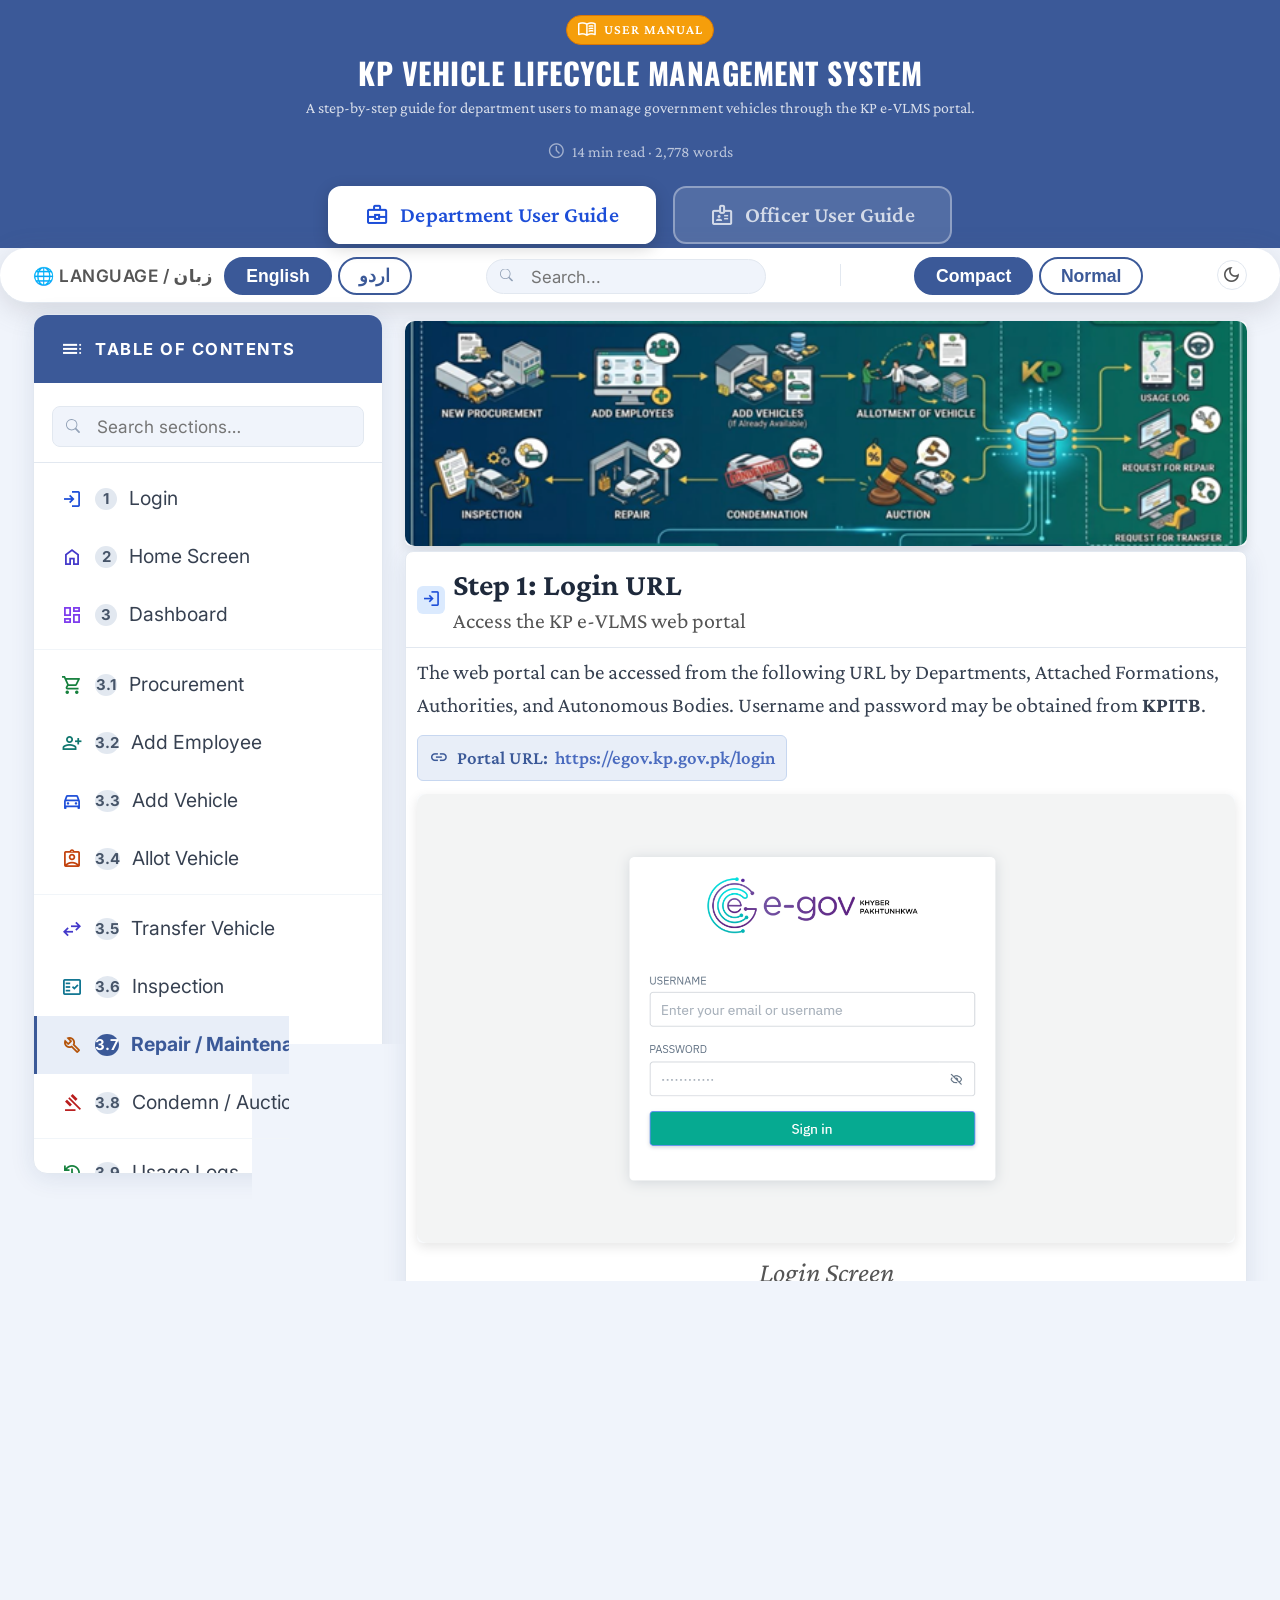
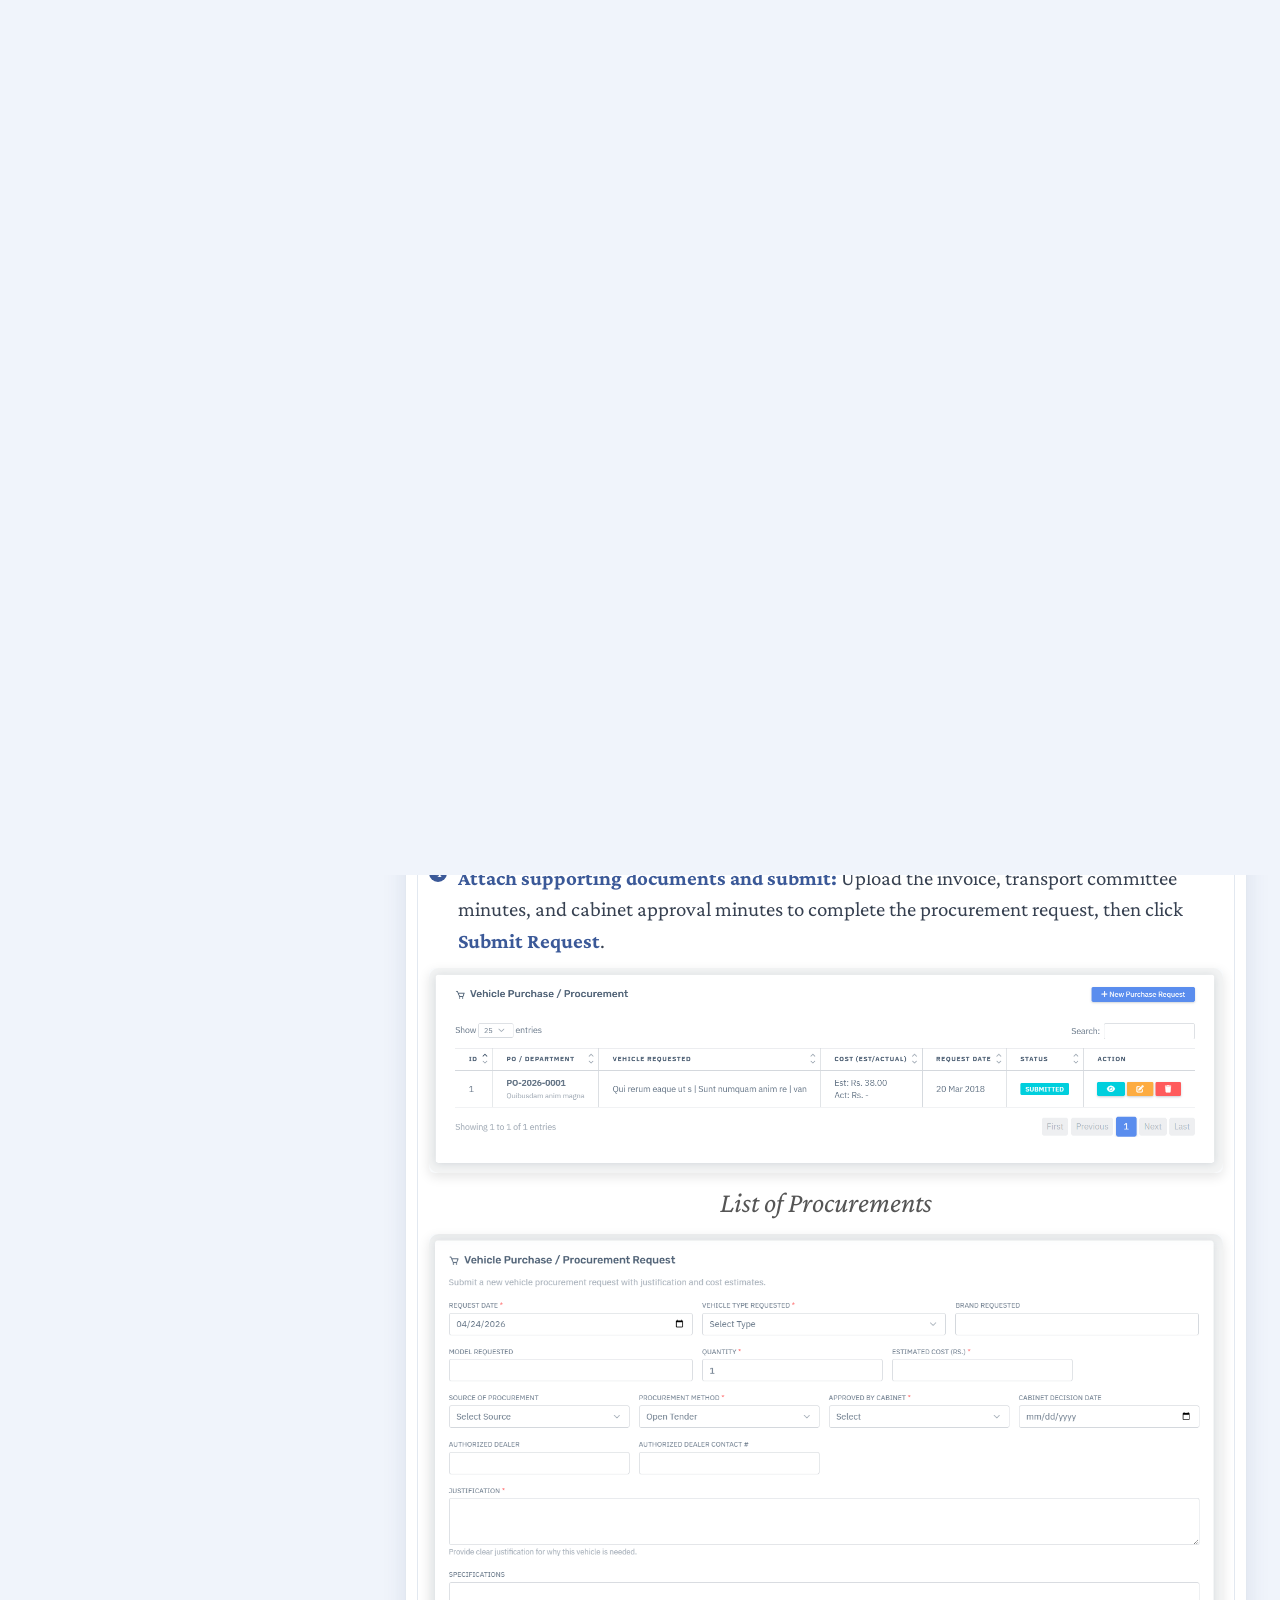
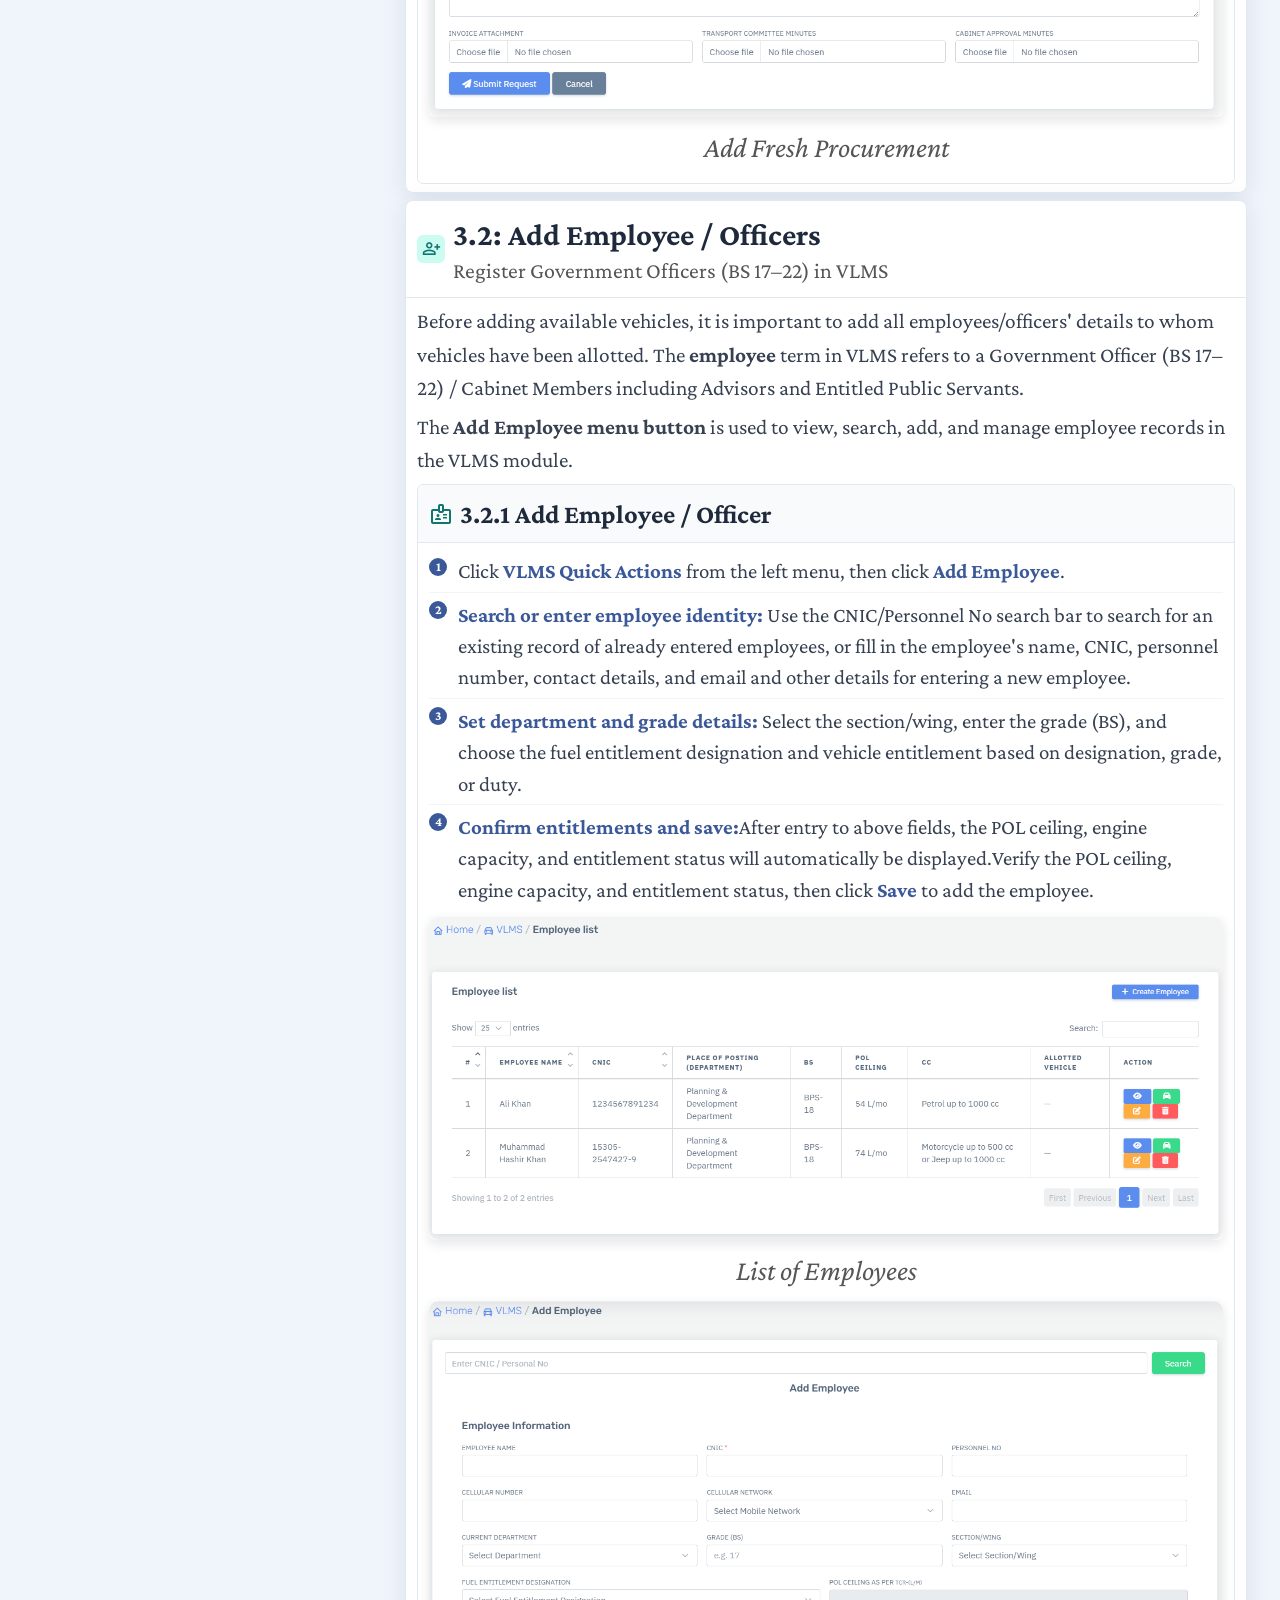
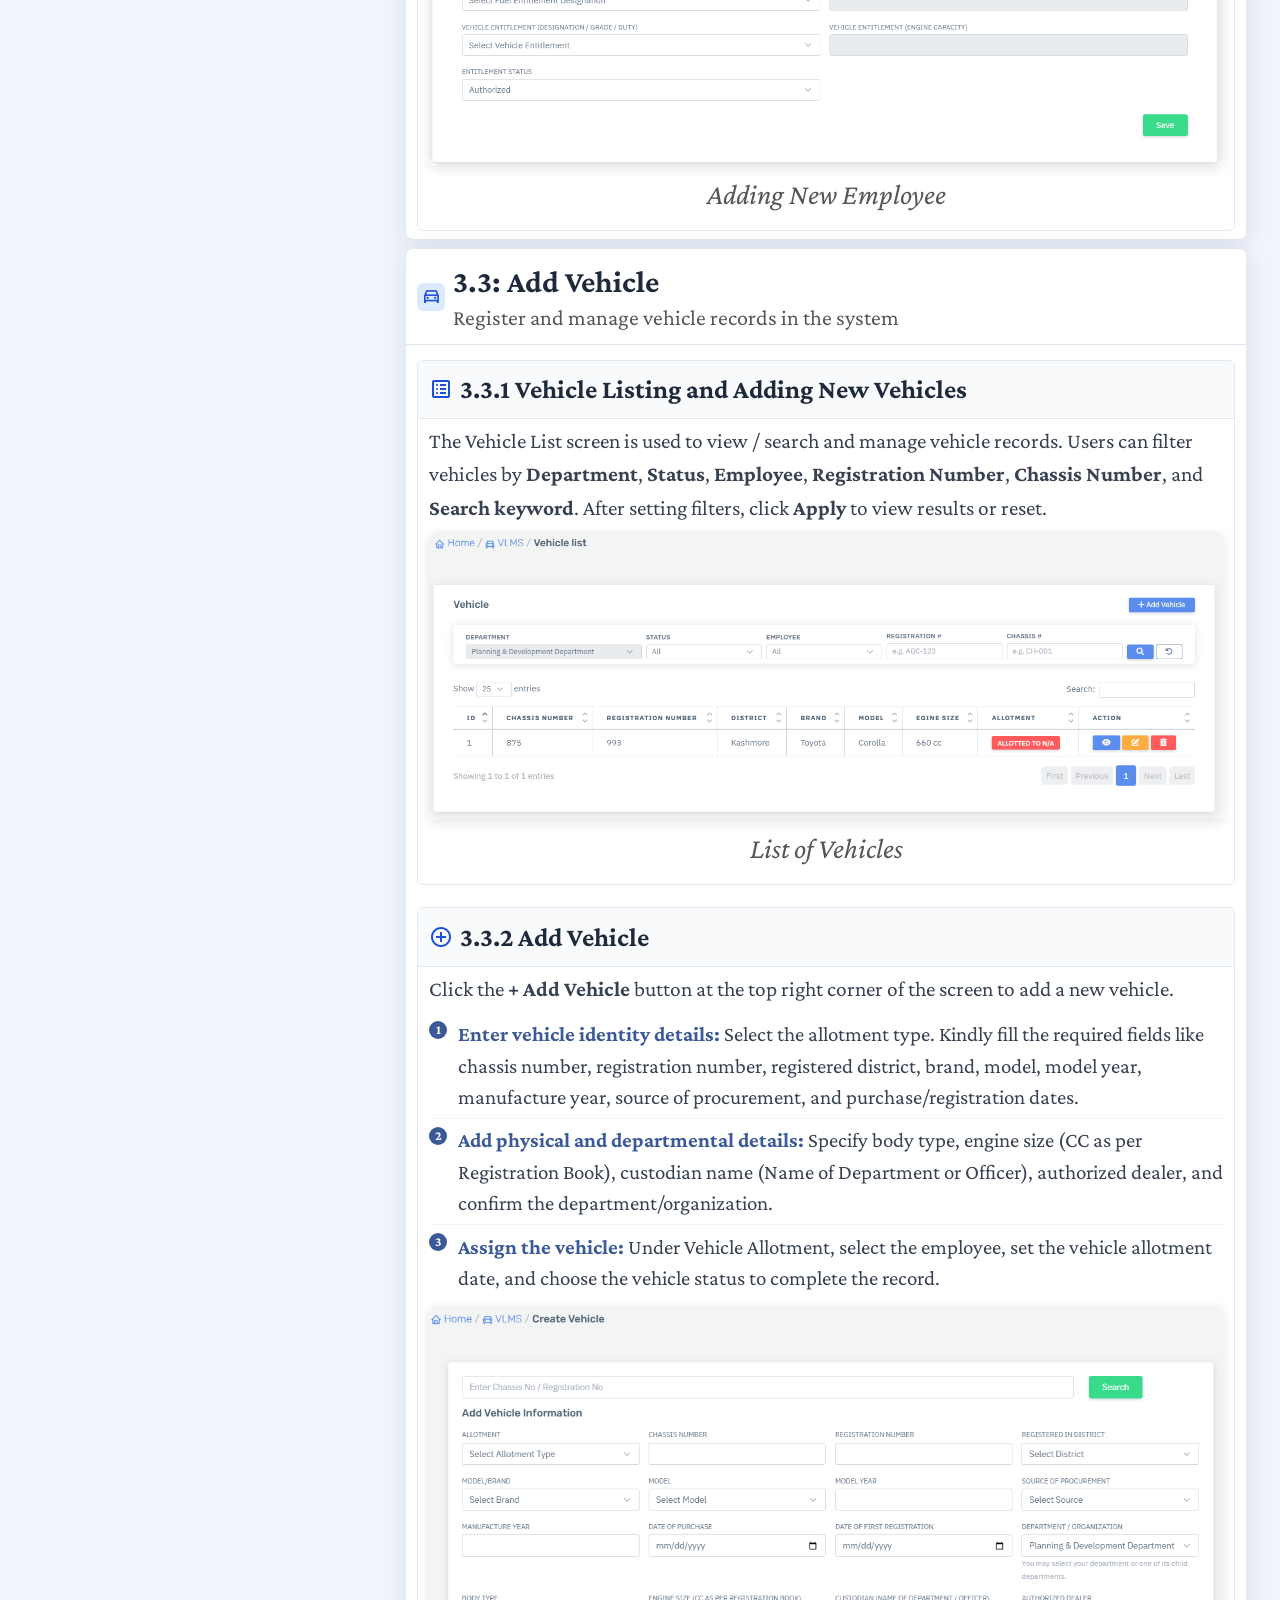
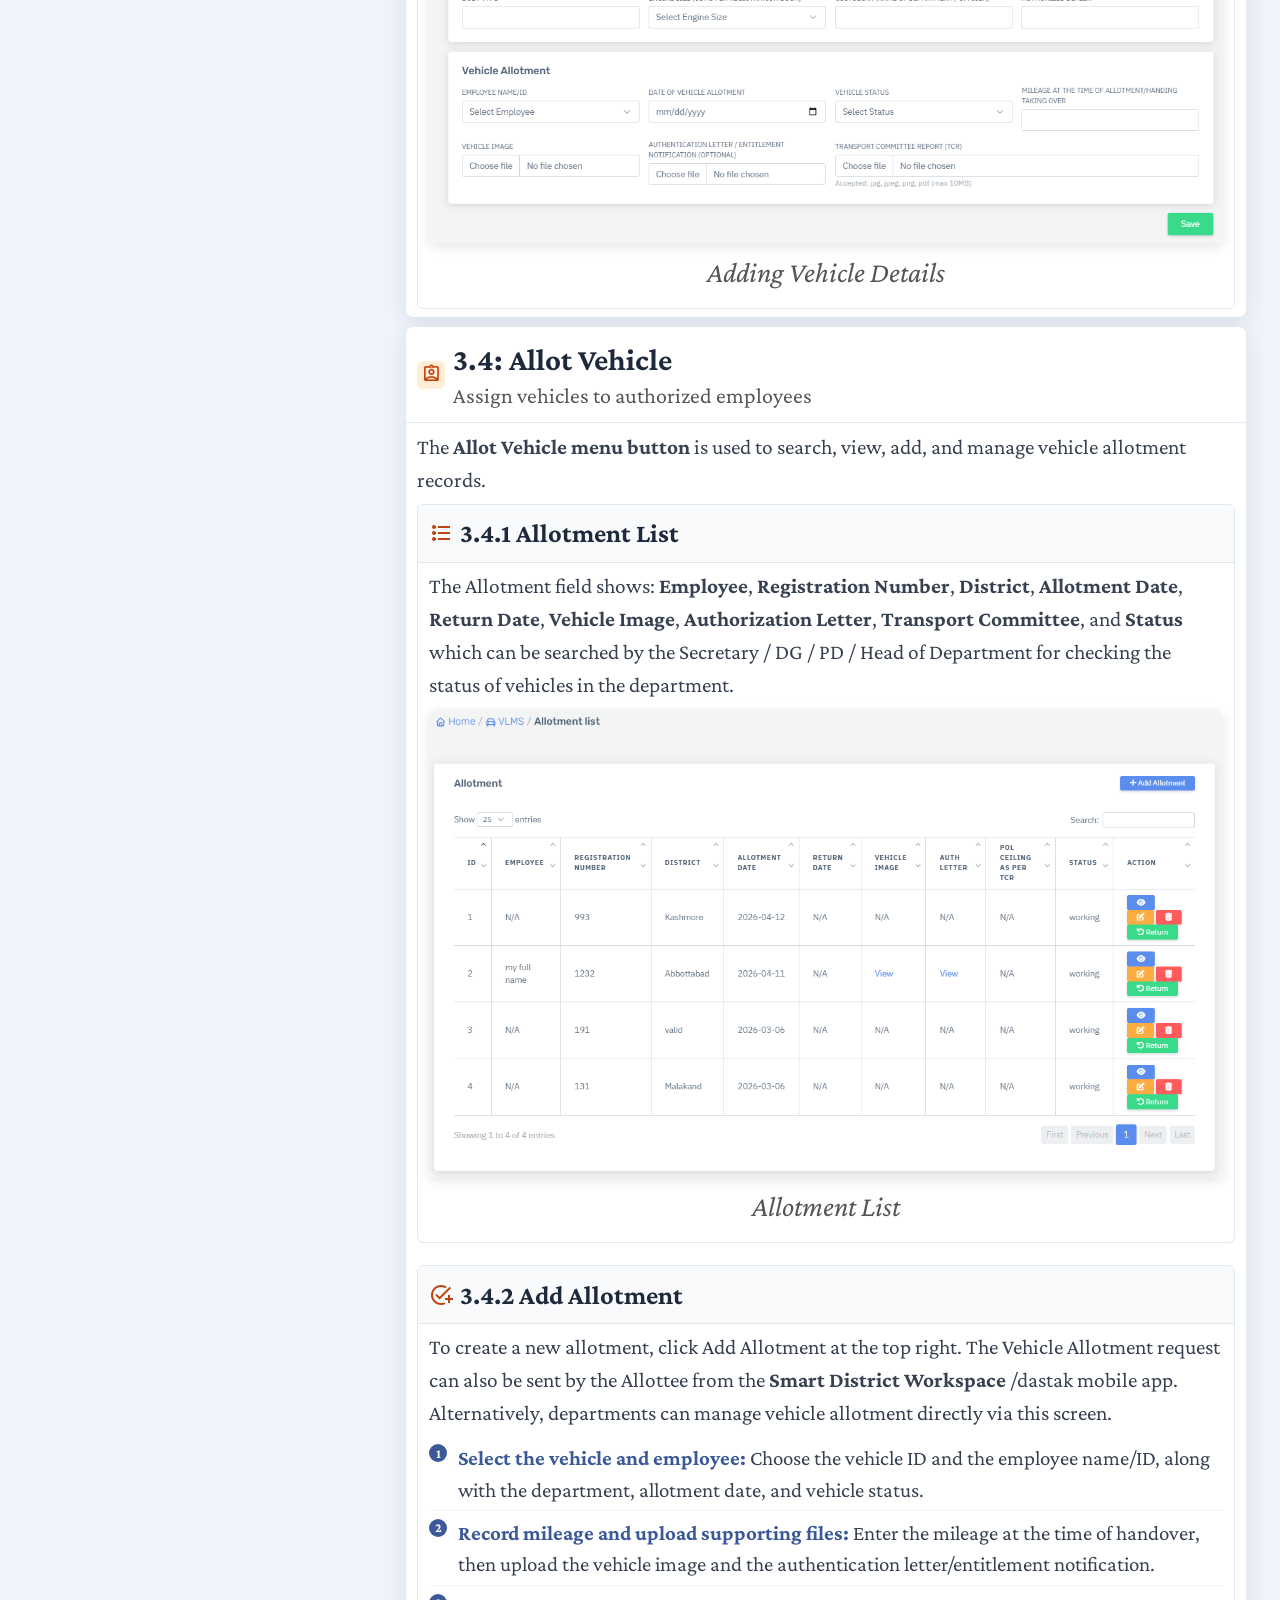
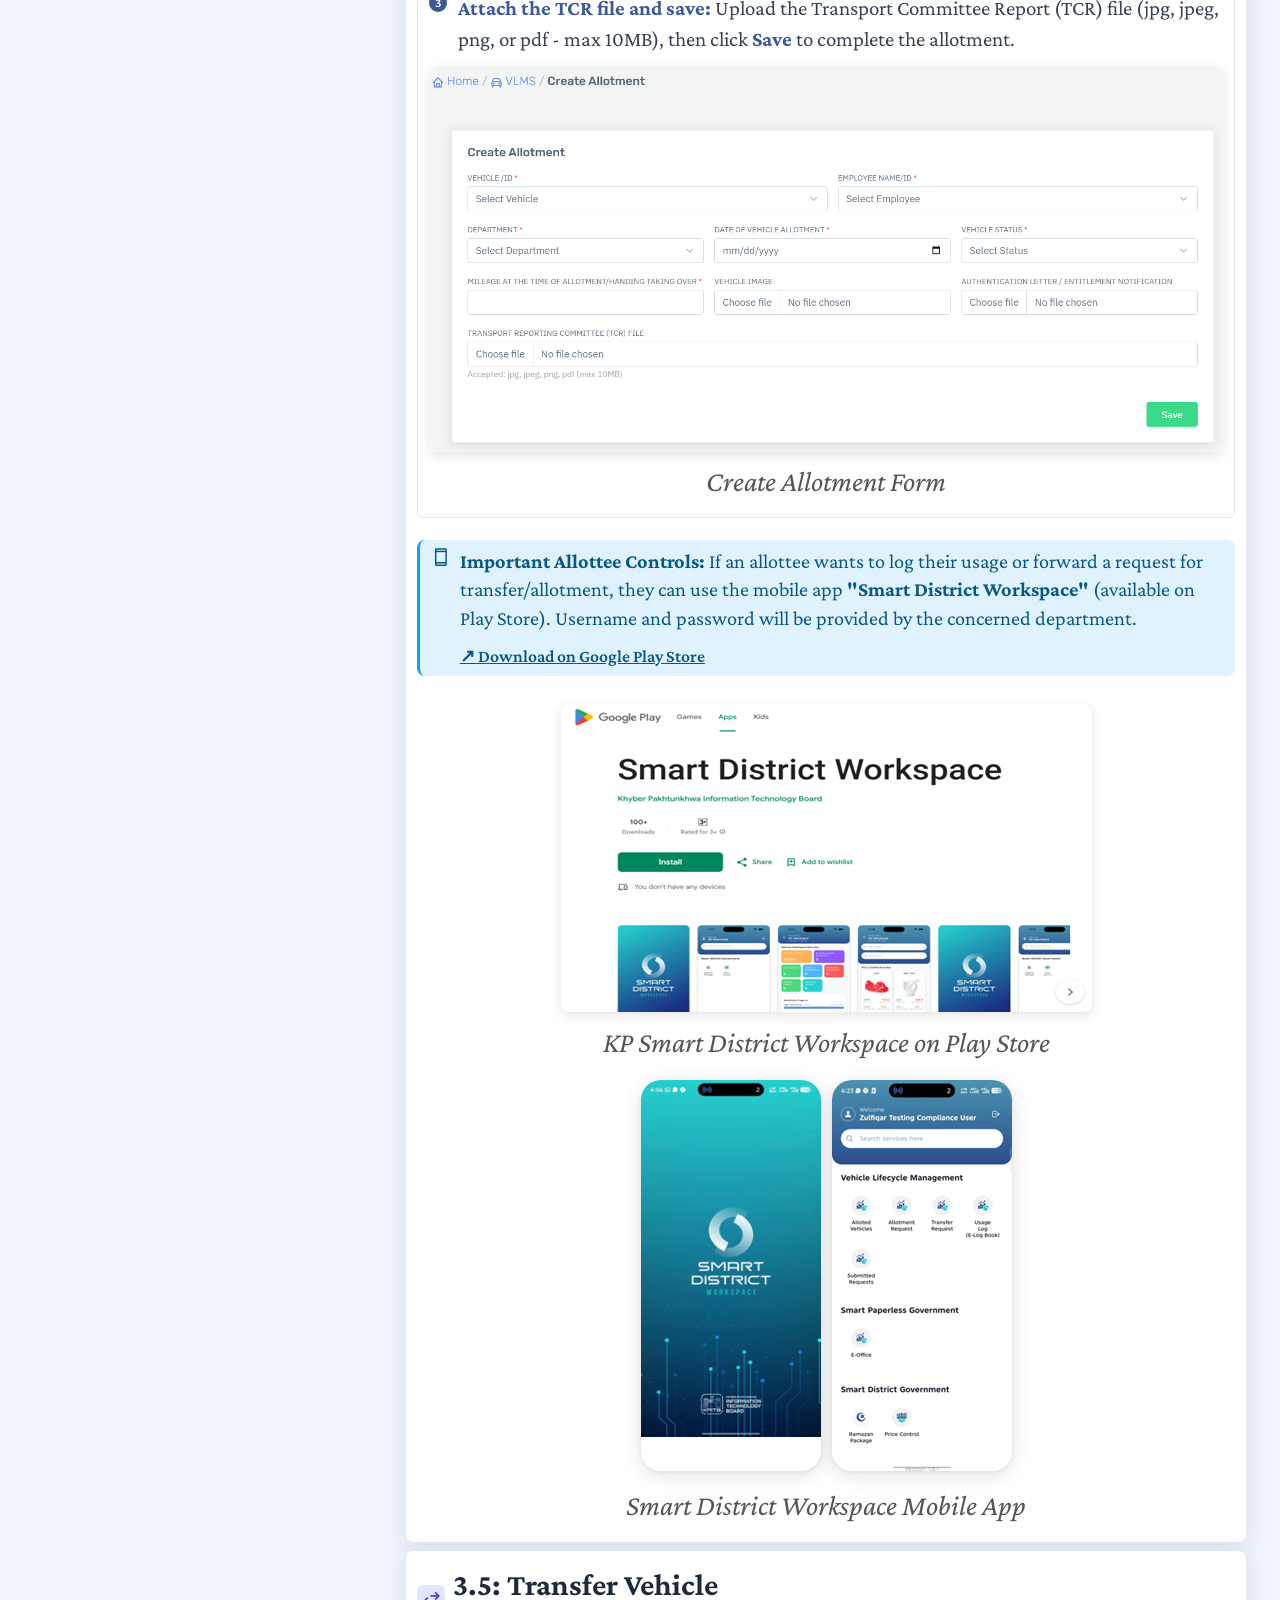
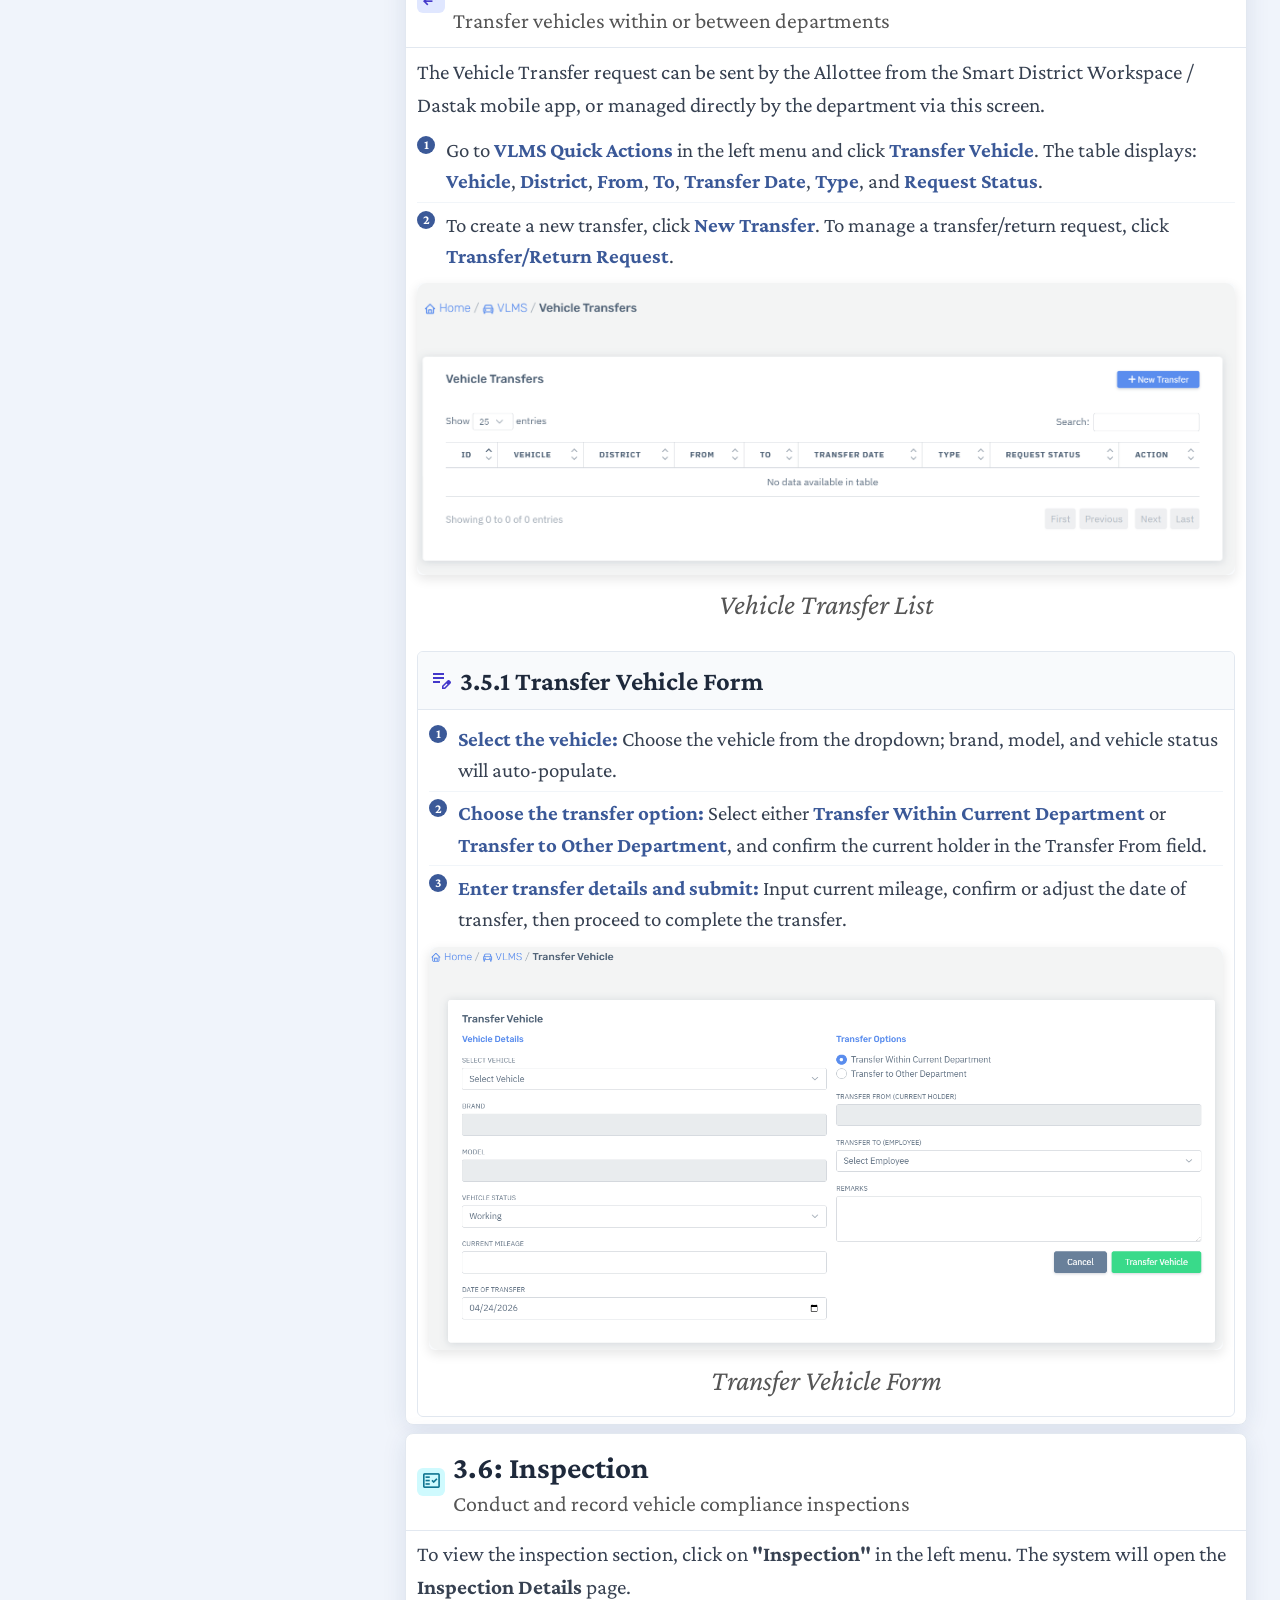
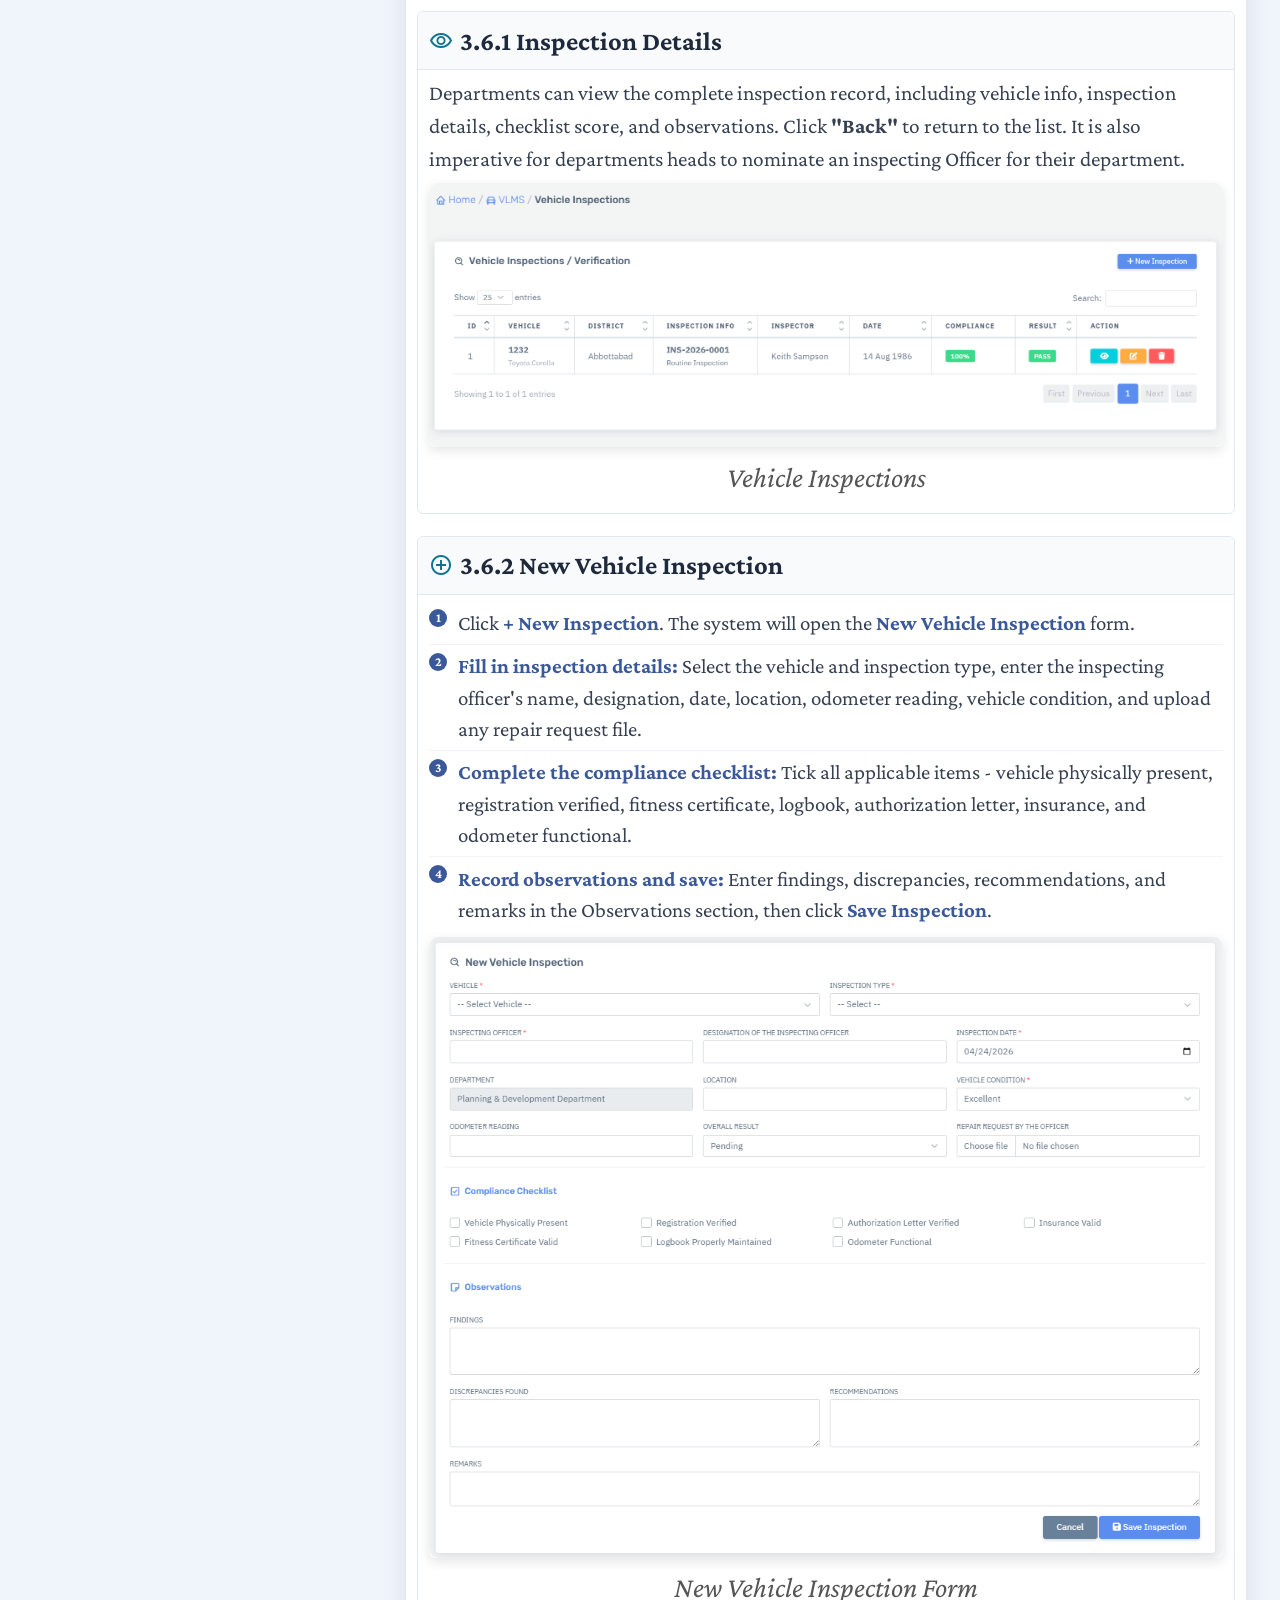
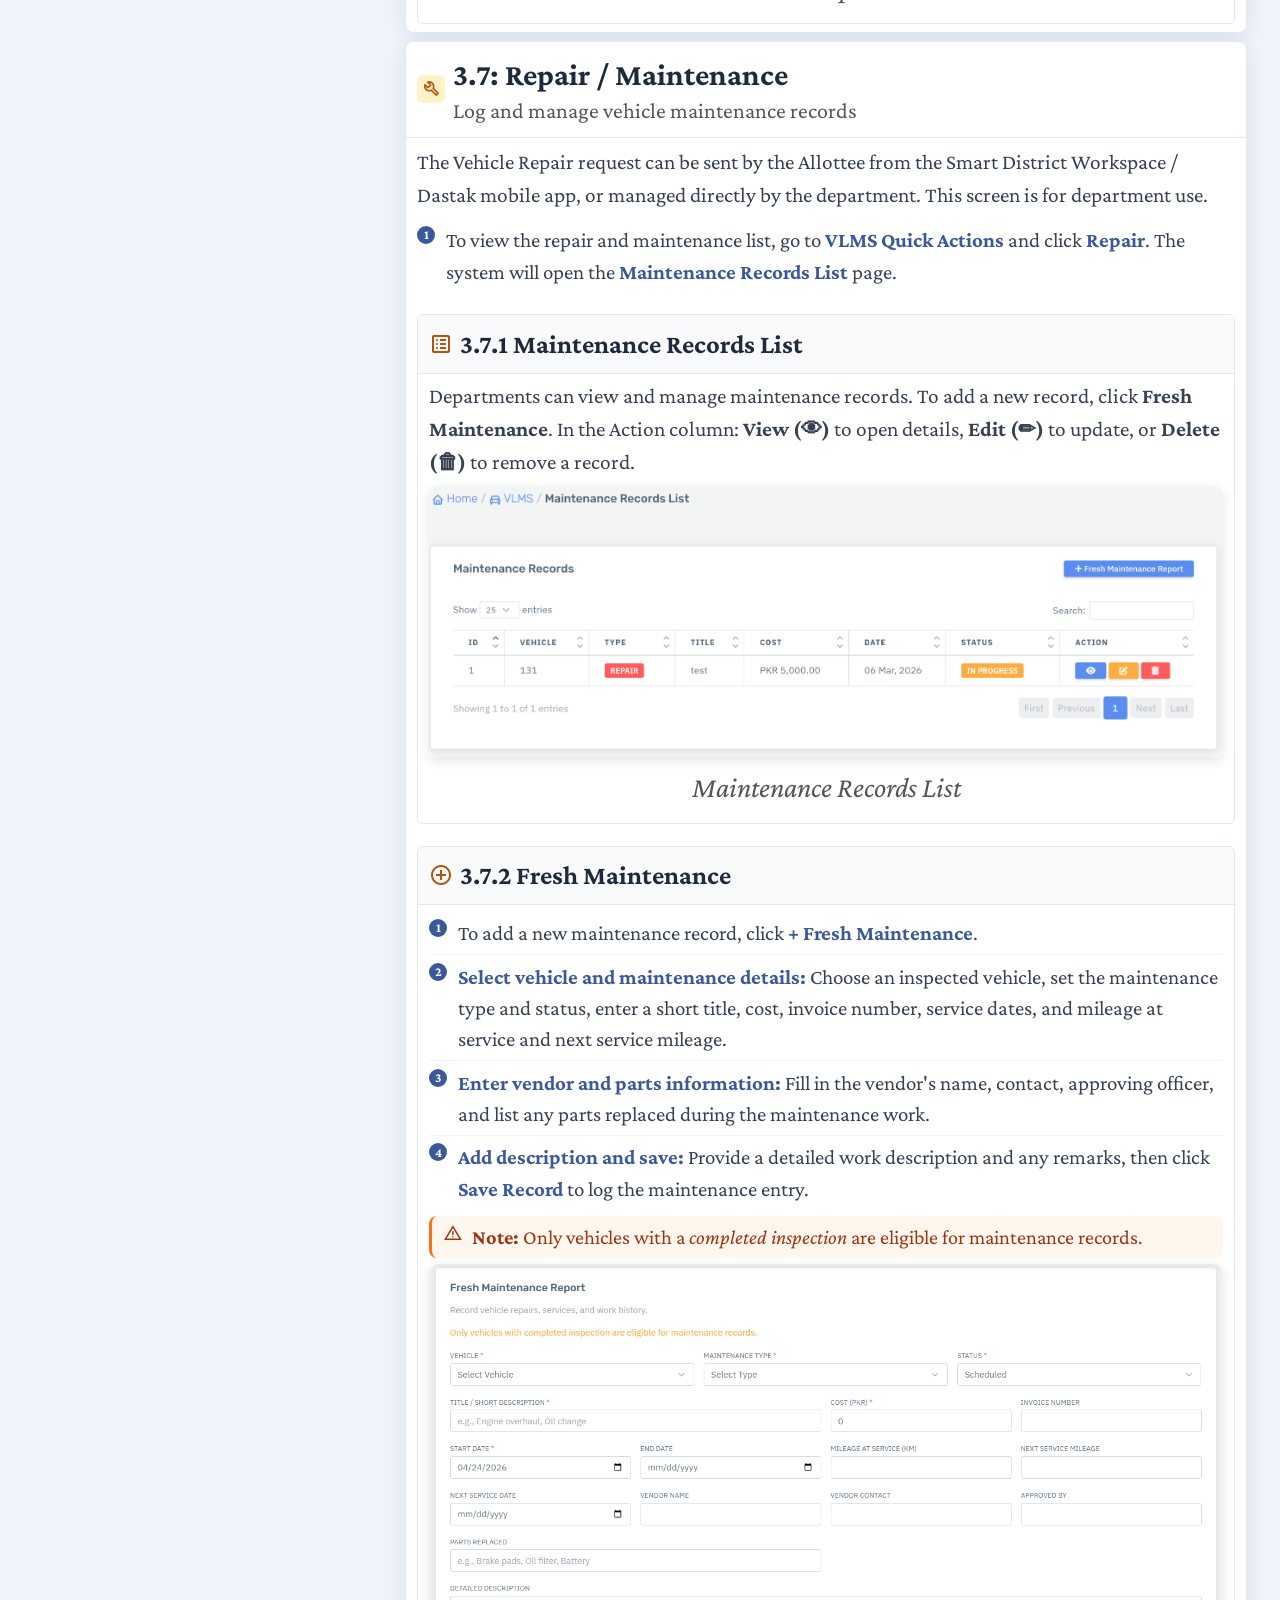
==== commit f973f6fa: "Updates asset versioning" ====
--- a/index.html
+++ b/index.html
@@ -15,7 +15,7 @@
     <link rel="stylesheet"
         href="https://fonts.googleapis.com/css2?family=Material+Symbols+Outlined:opsz,wght,FILL,GRAD@20..48,100..700,0..1,-50..200">
 
-    <link rel="stylesheet" href="assets/style.min.css?v=2025.04.25">
+    <link rel="stylesheet" href="assets/style.min.css?v=2026.04.25">
 </head>
 
 <body>    
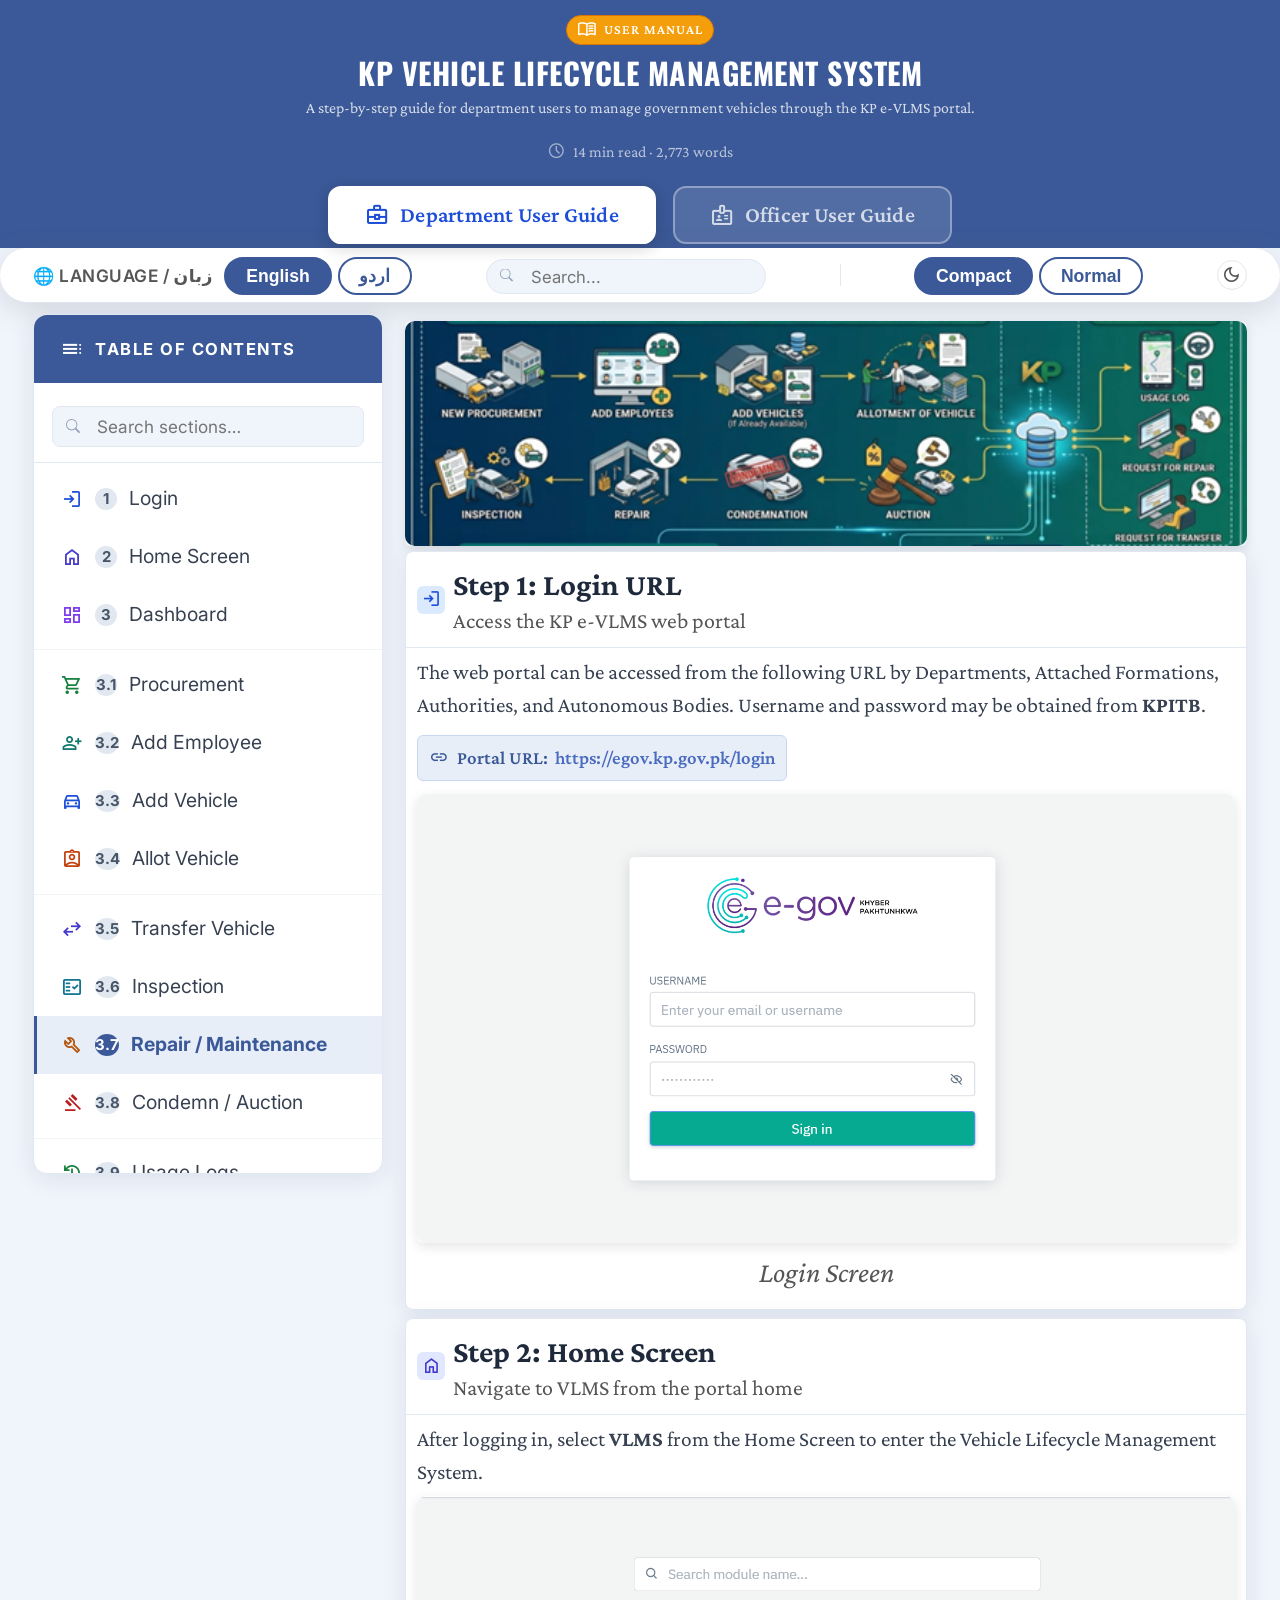
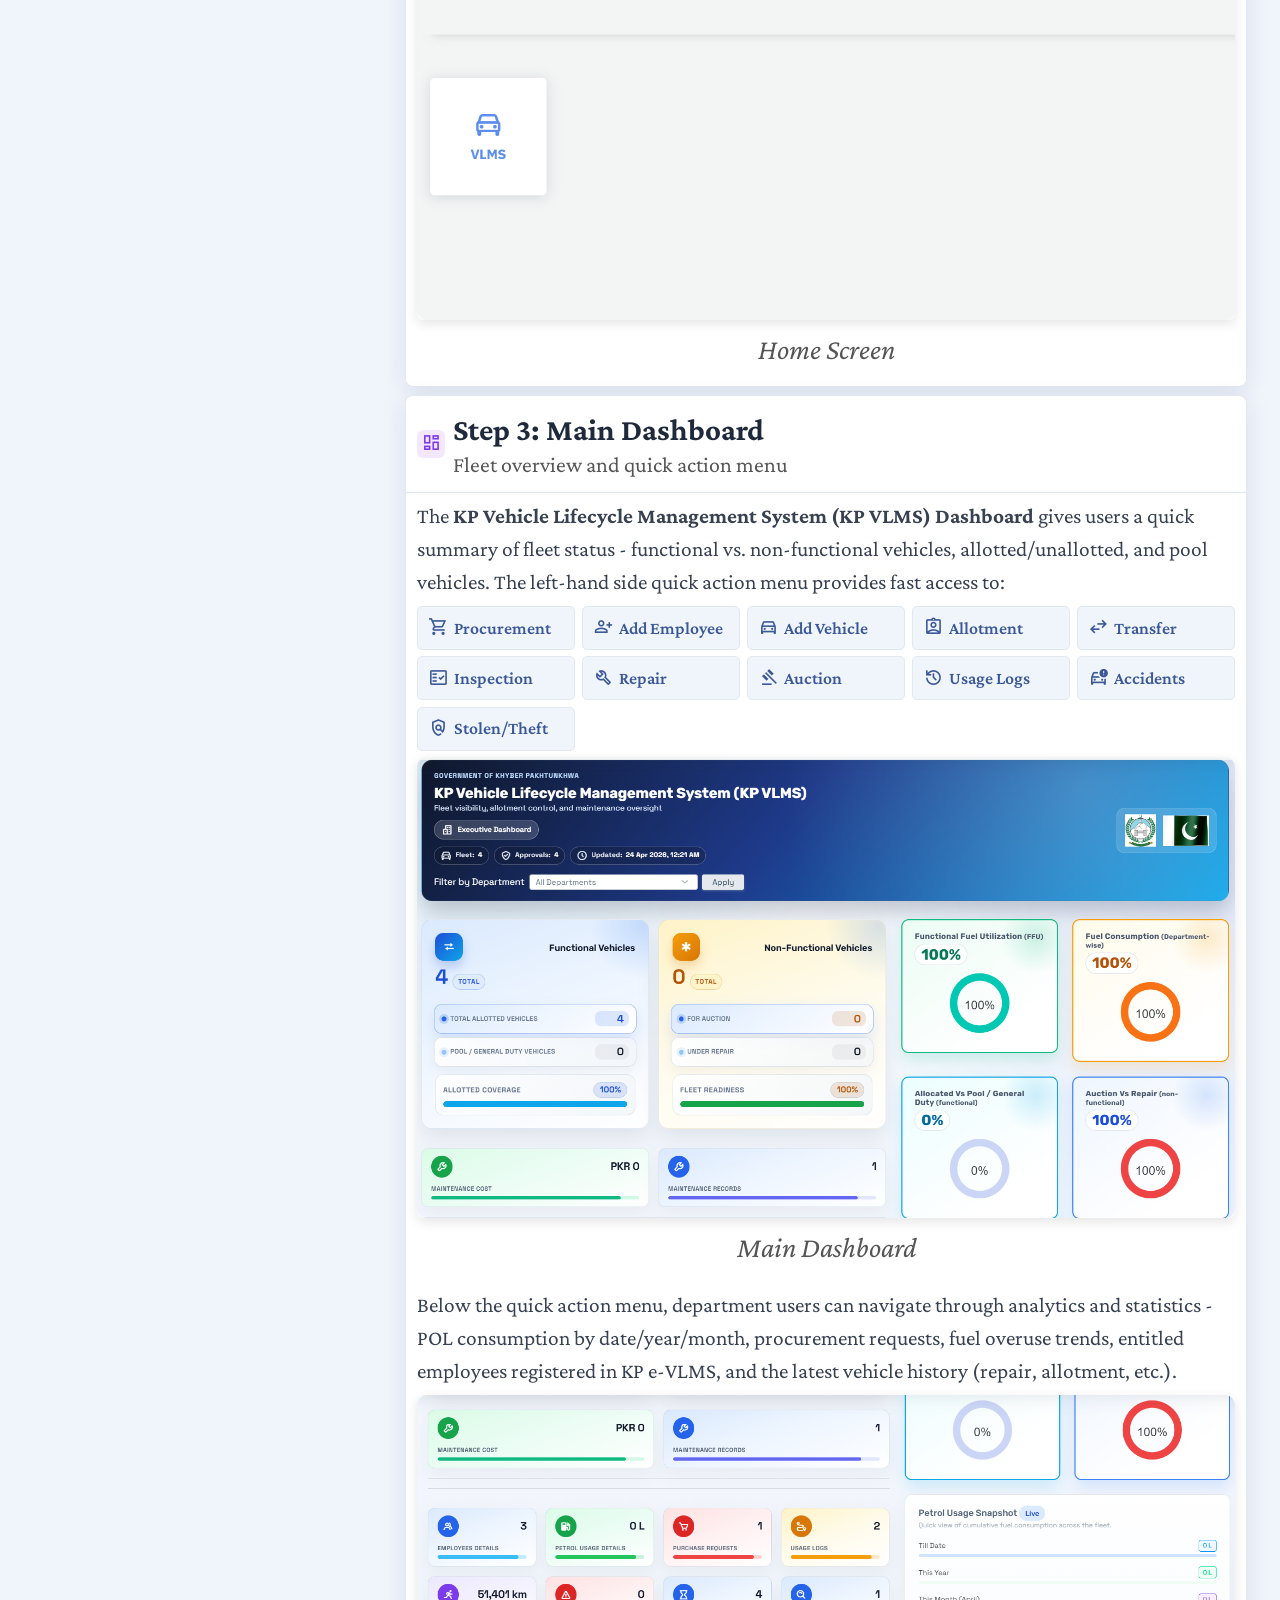
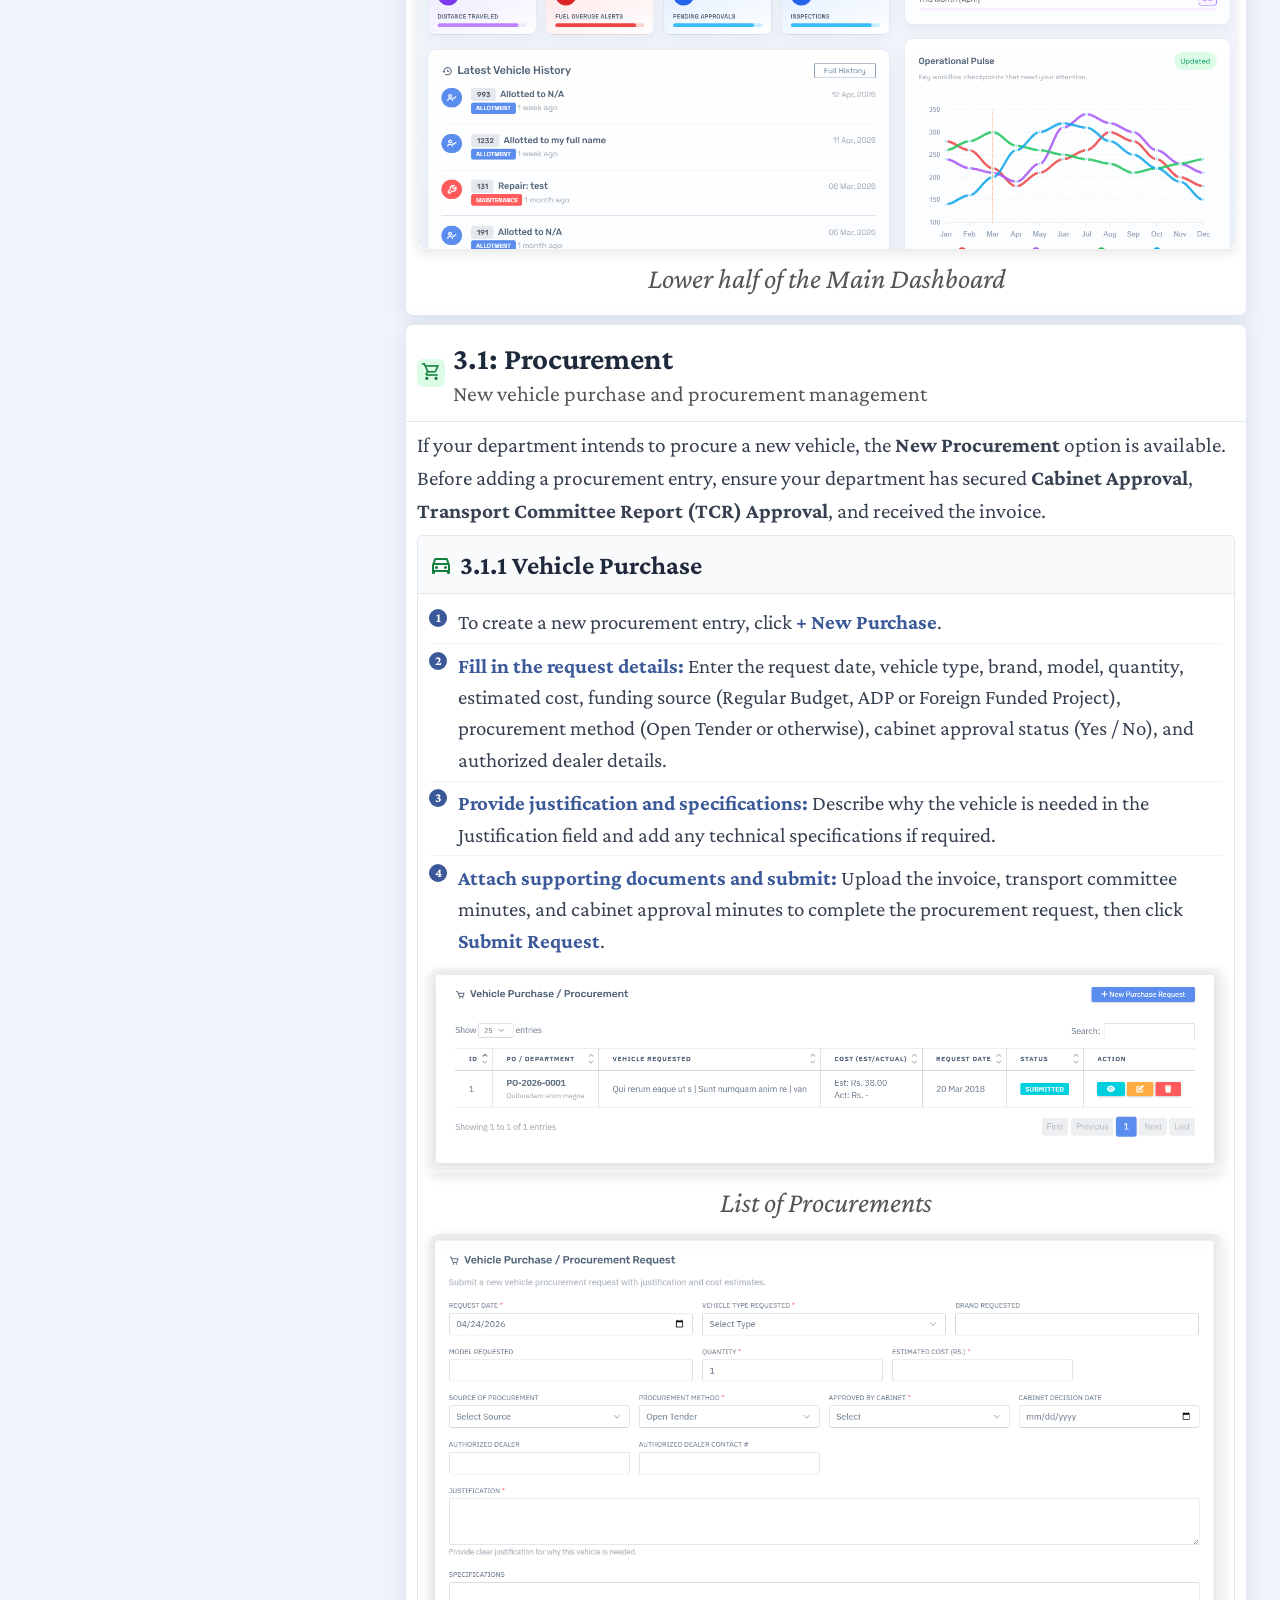
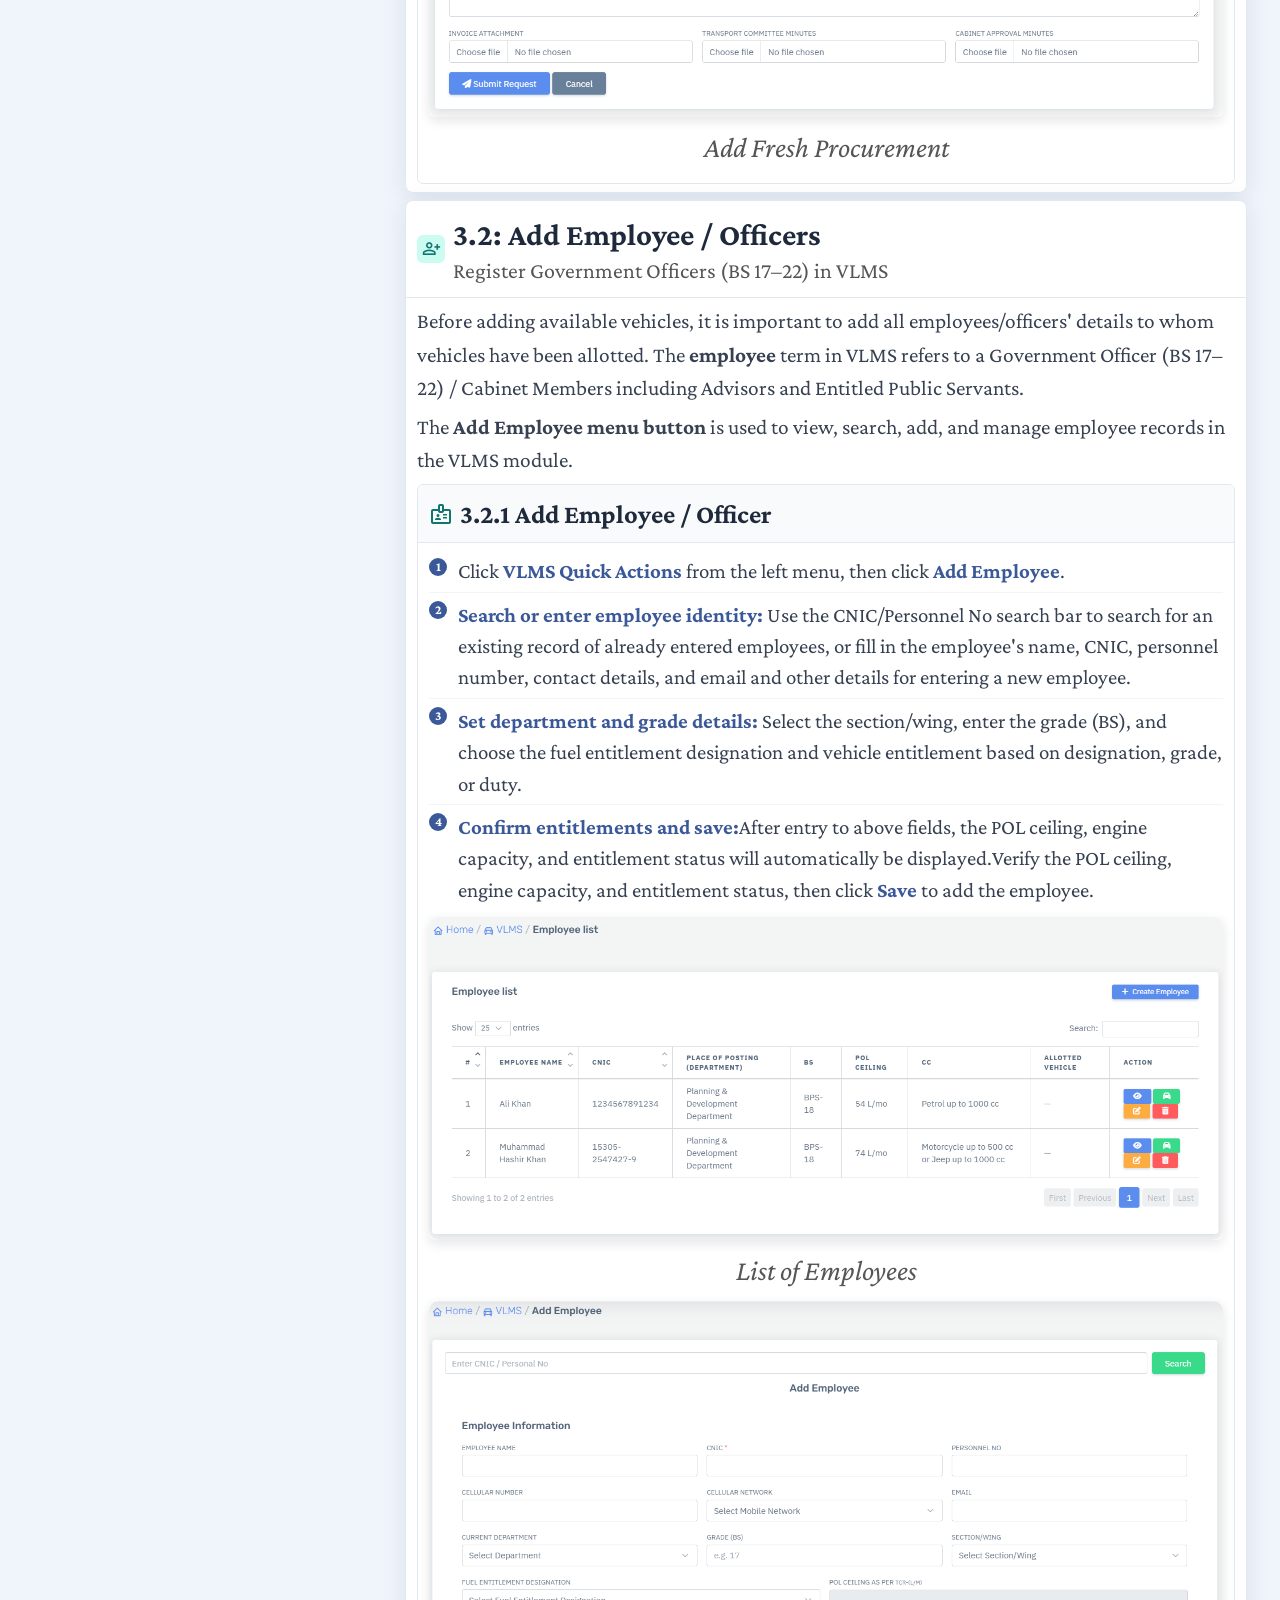
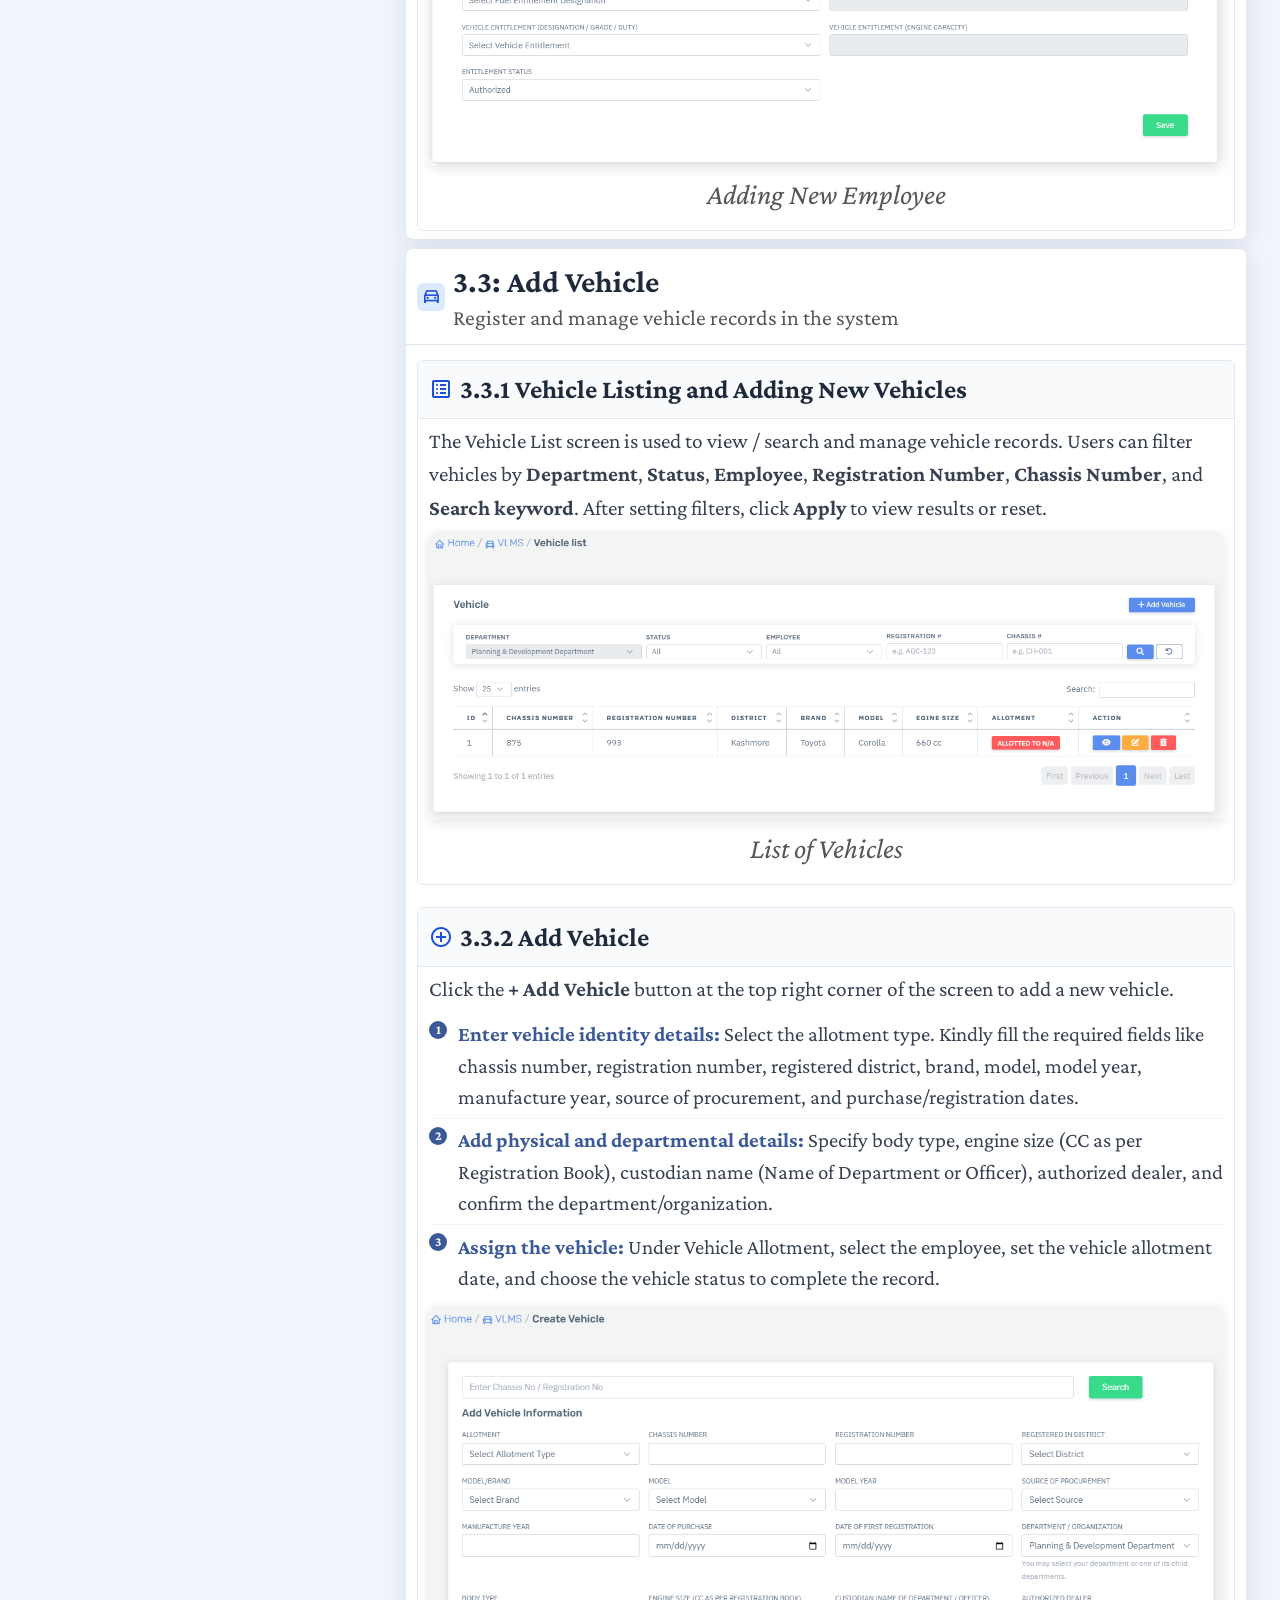
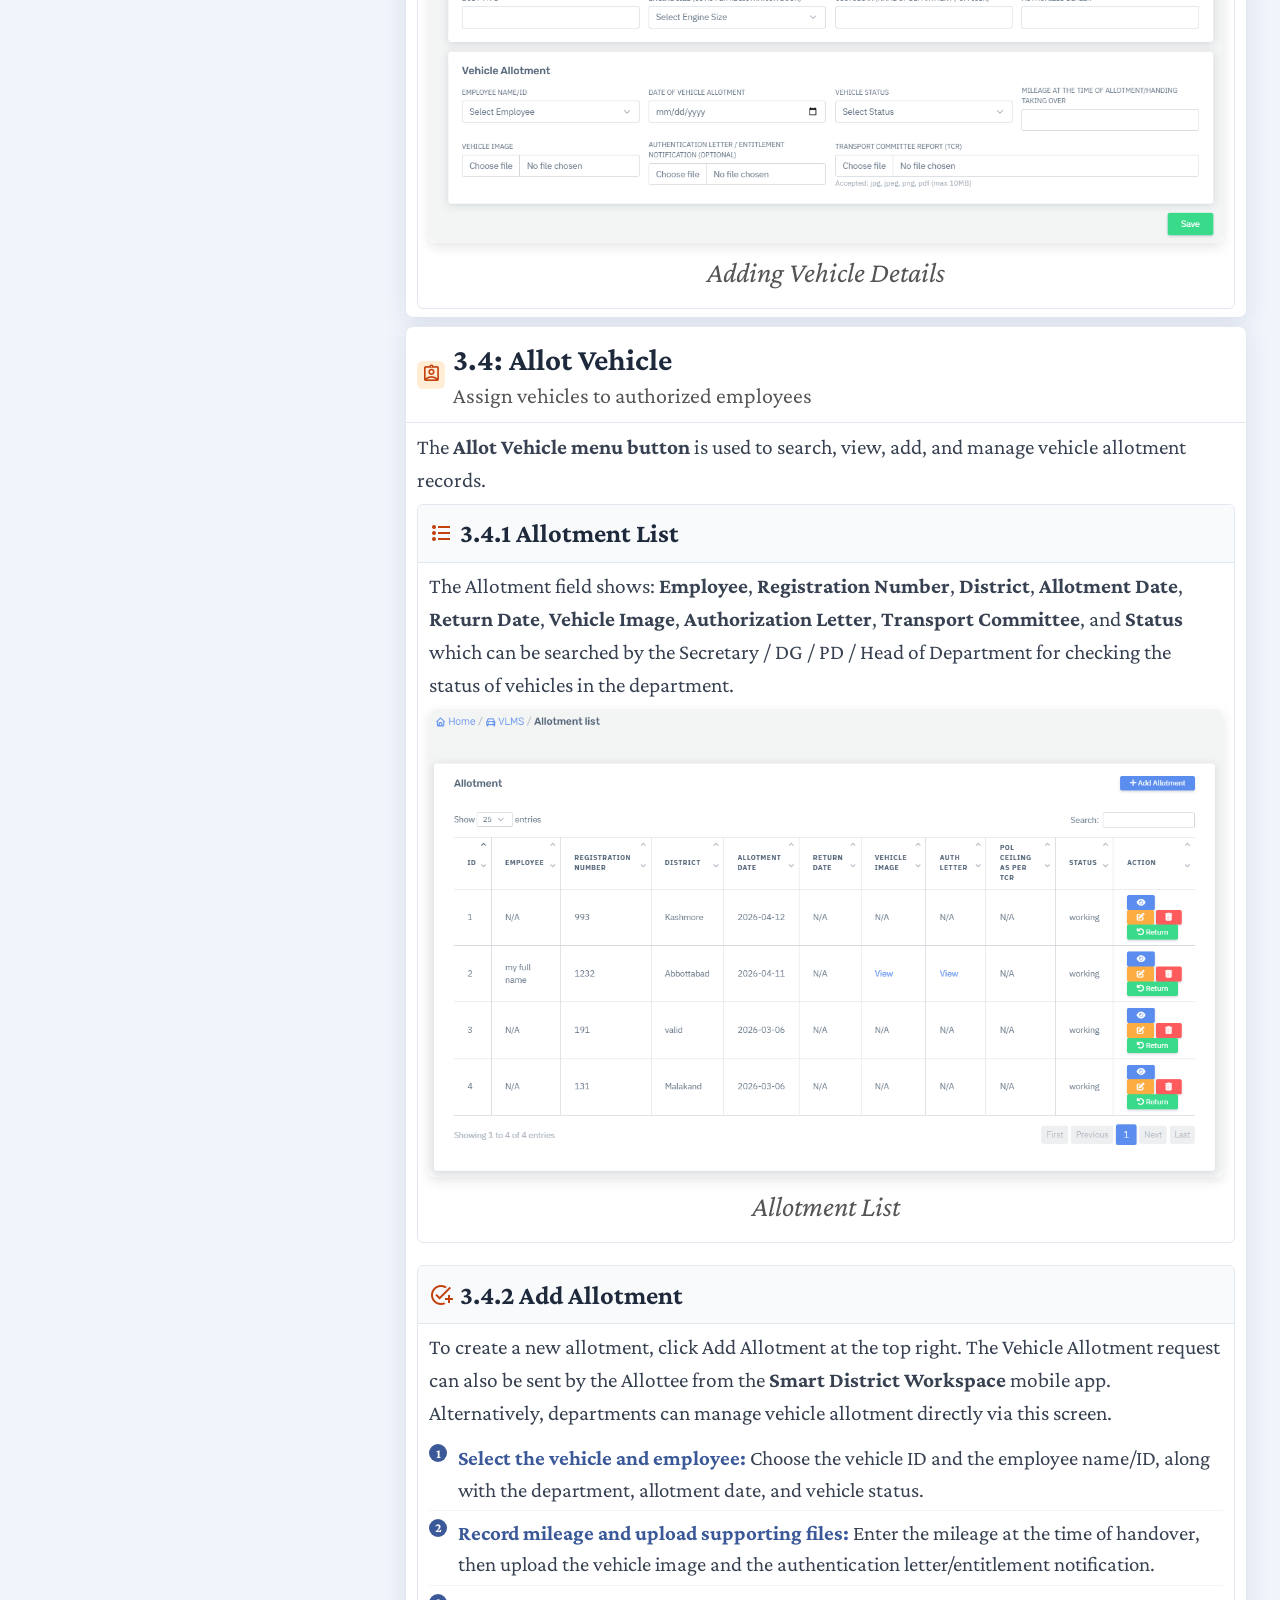
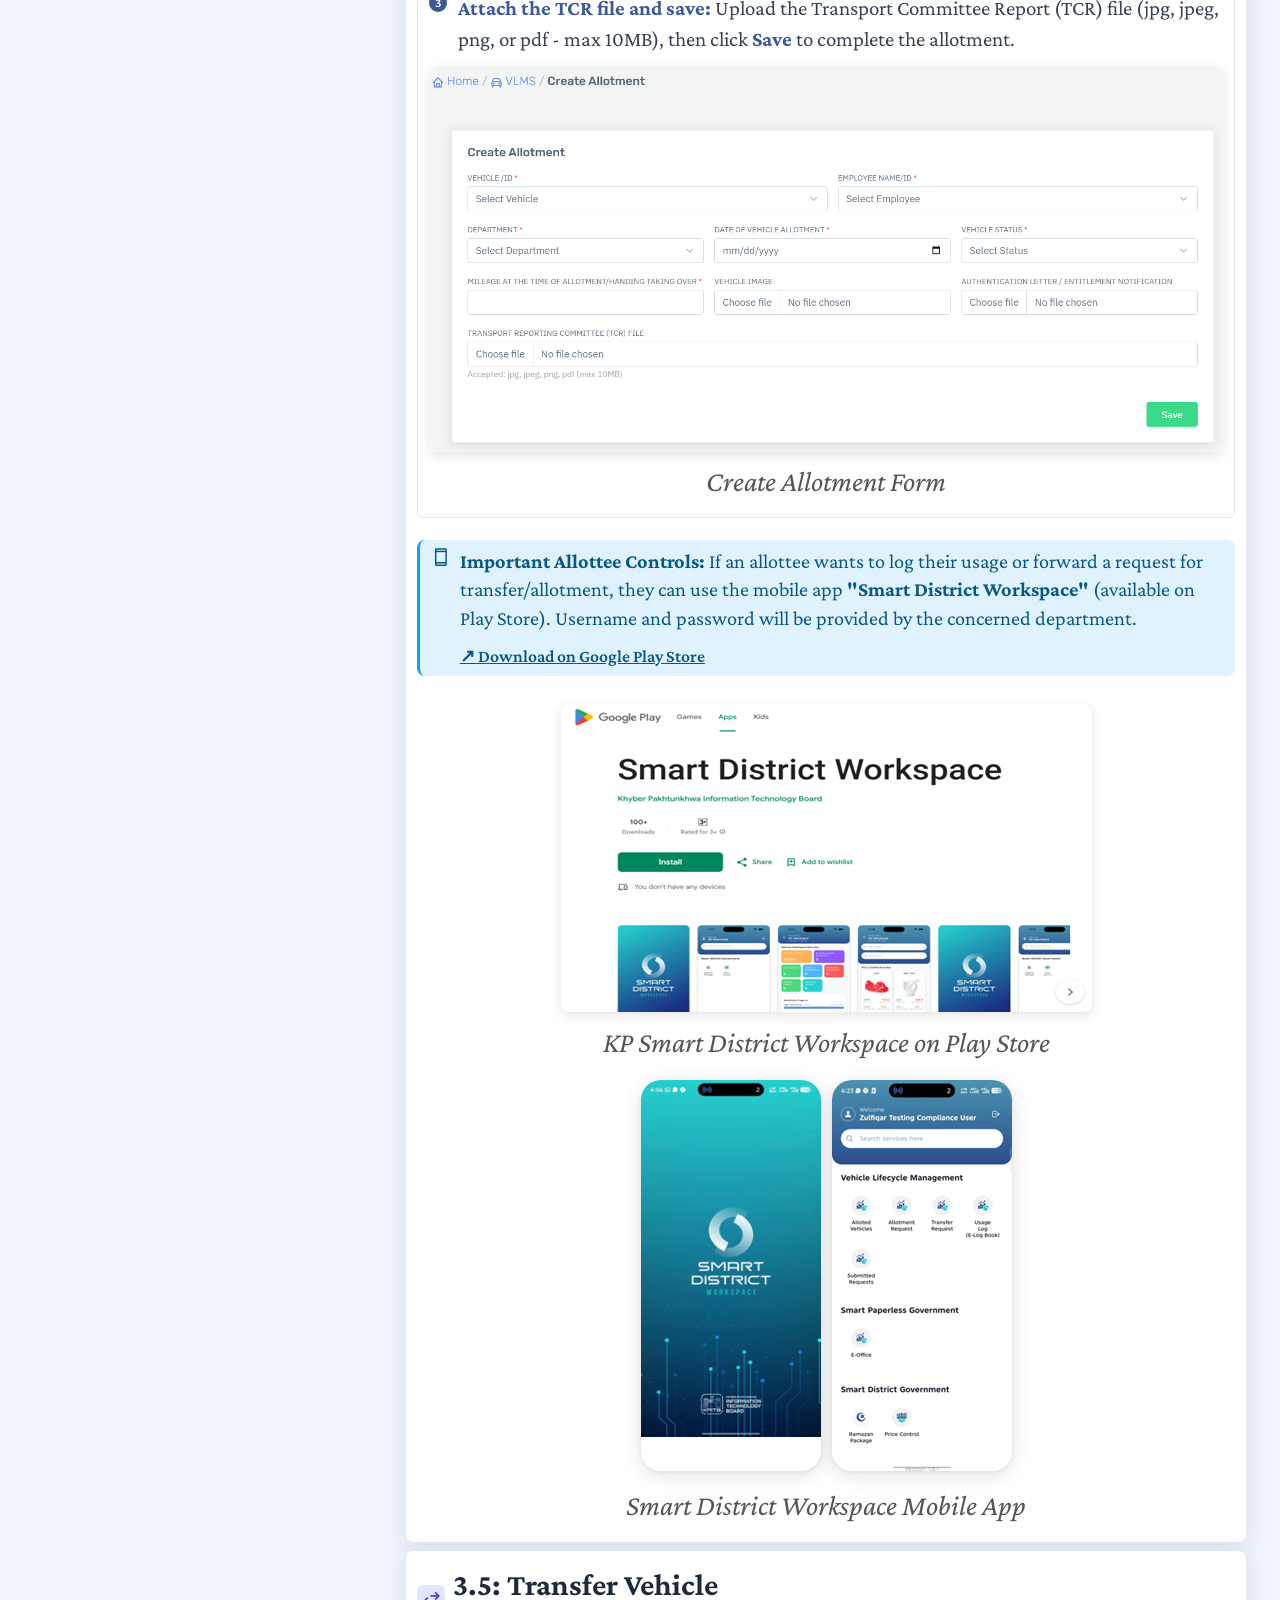
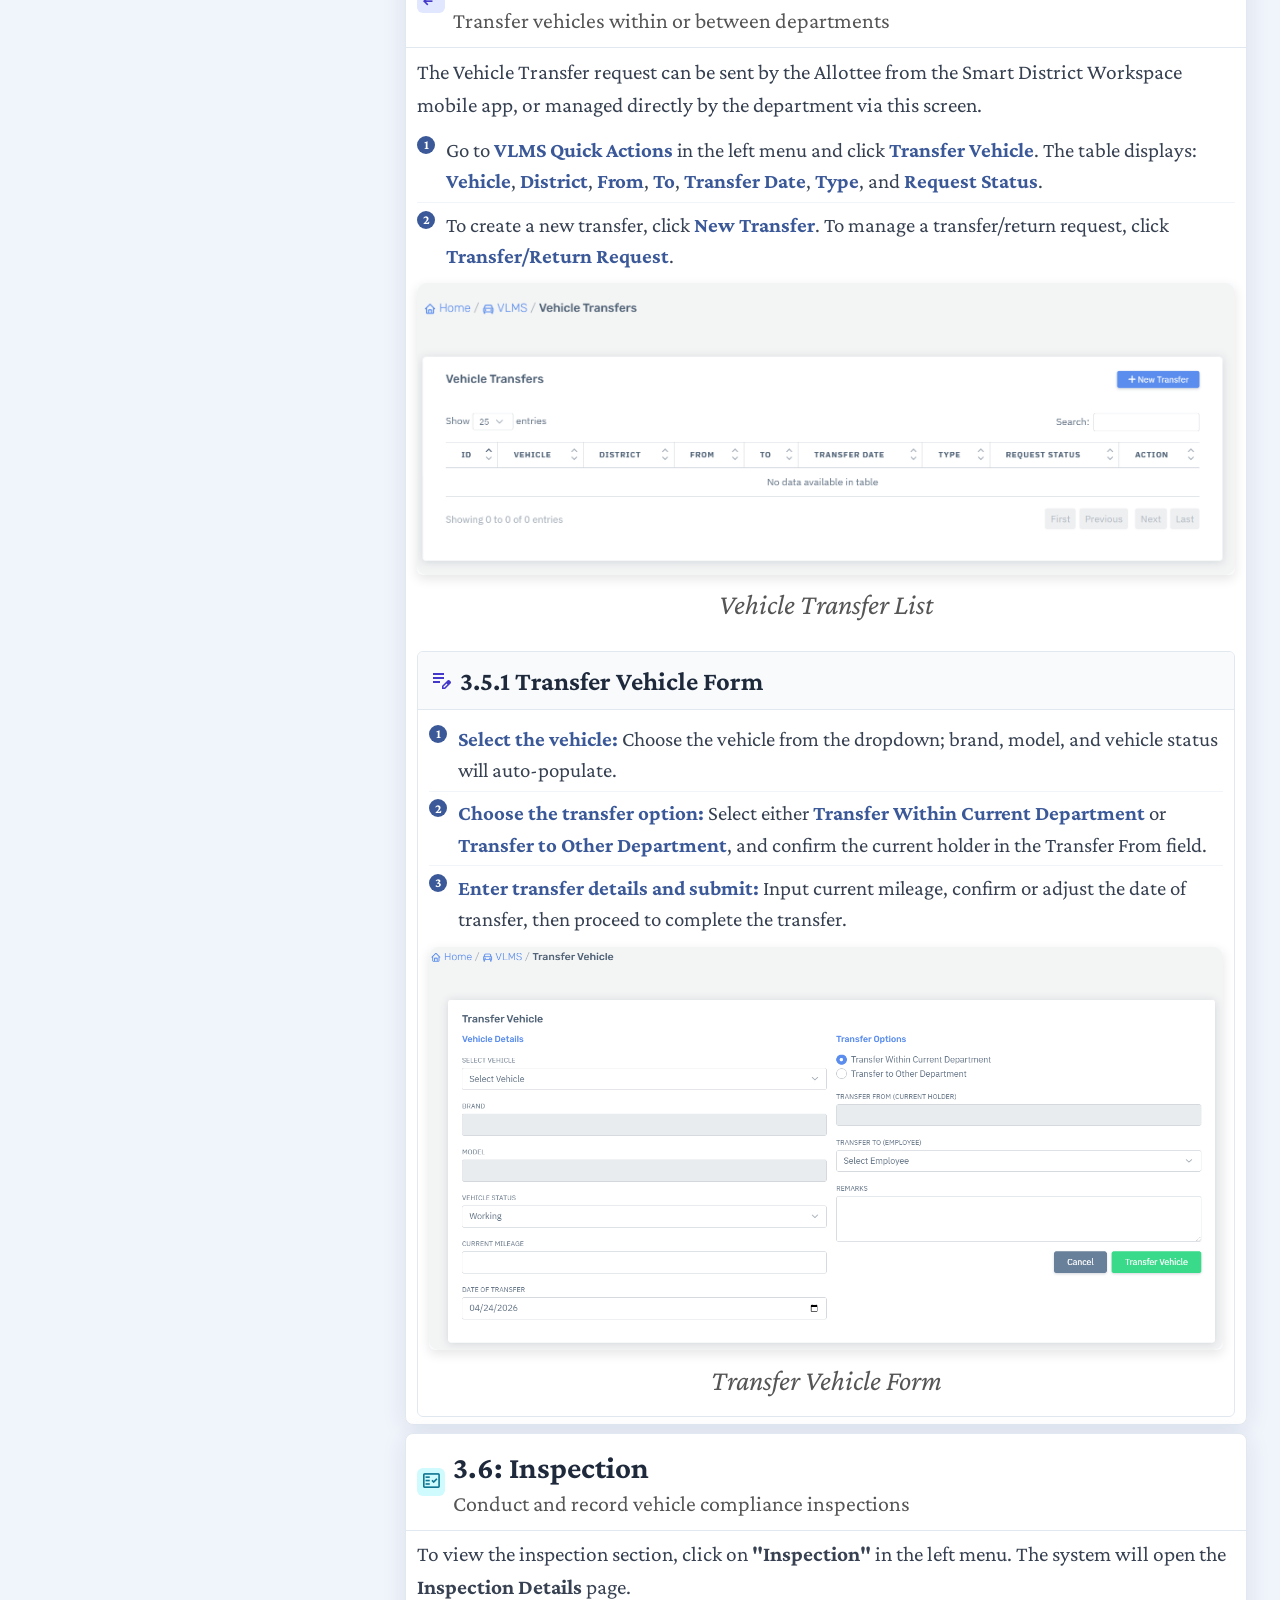
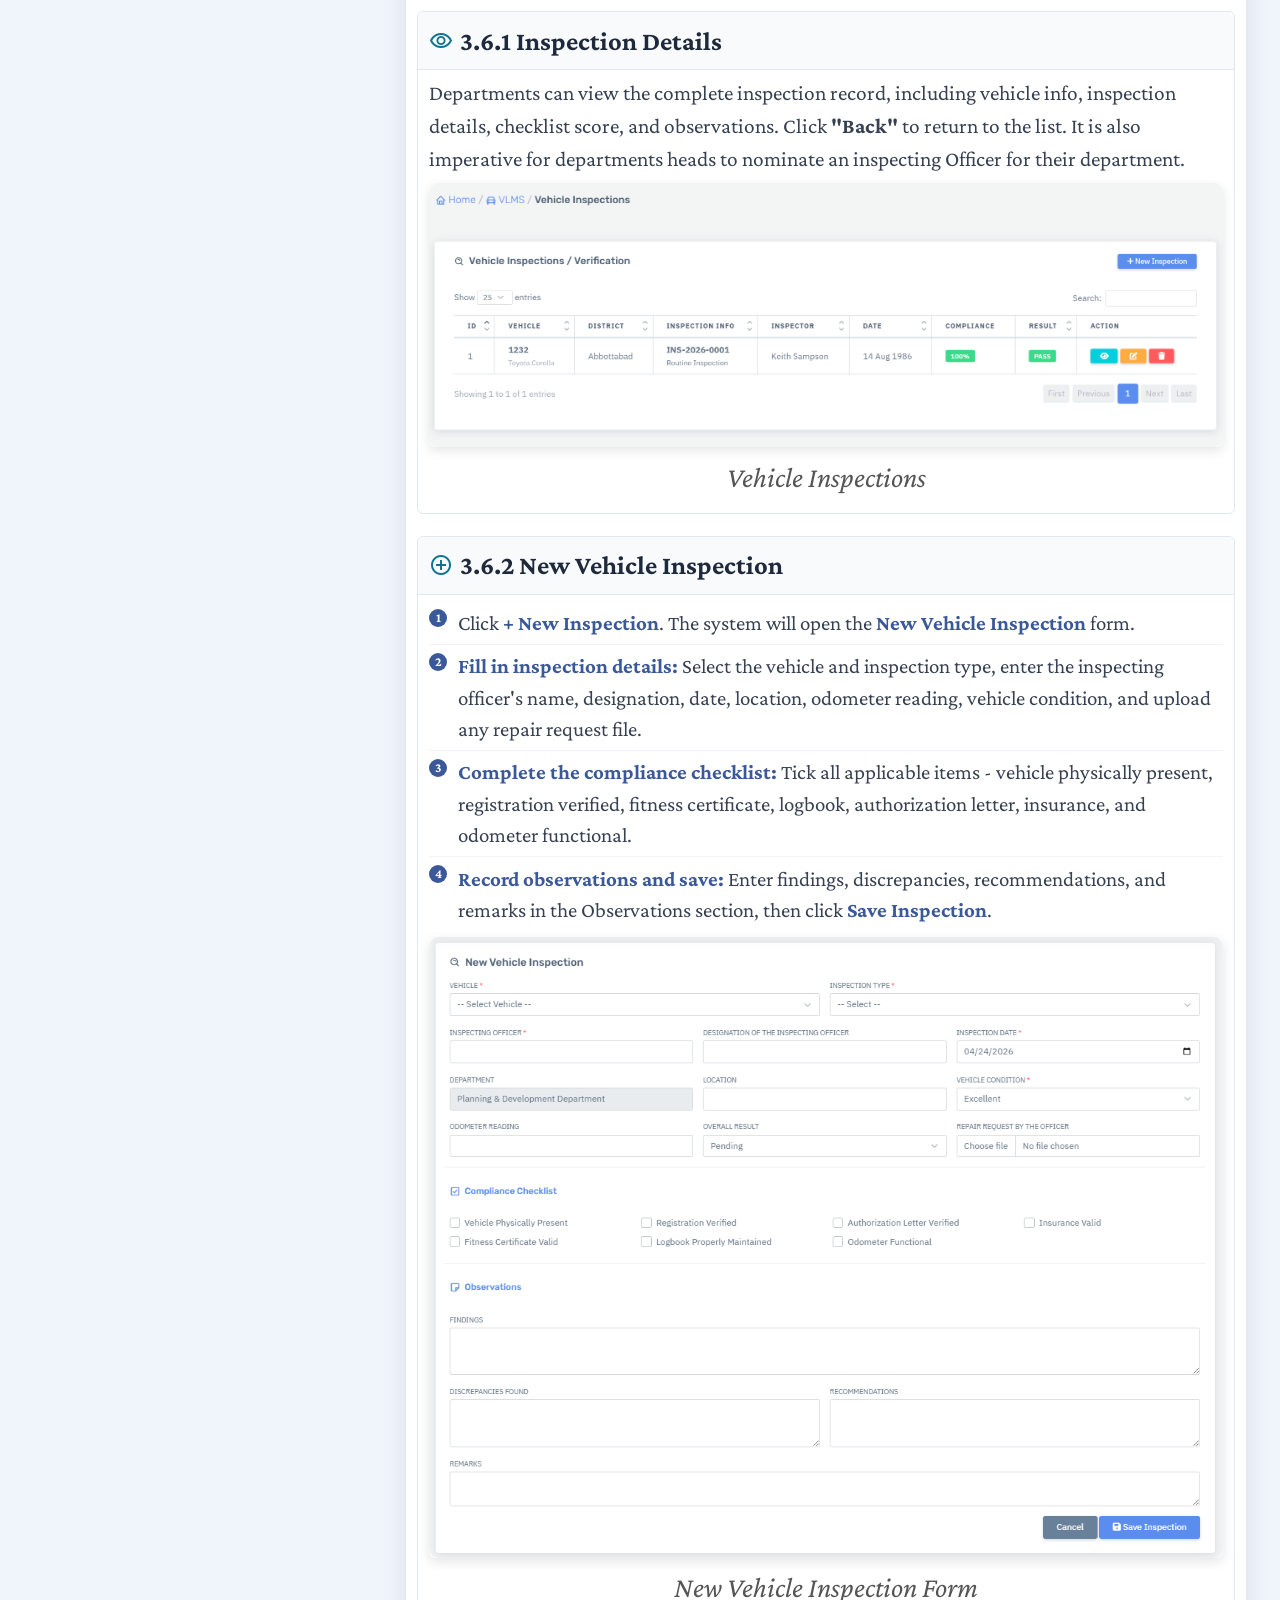
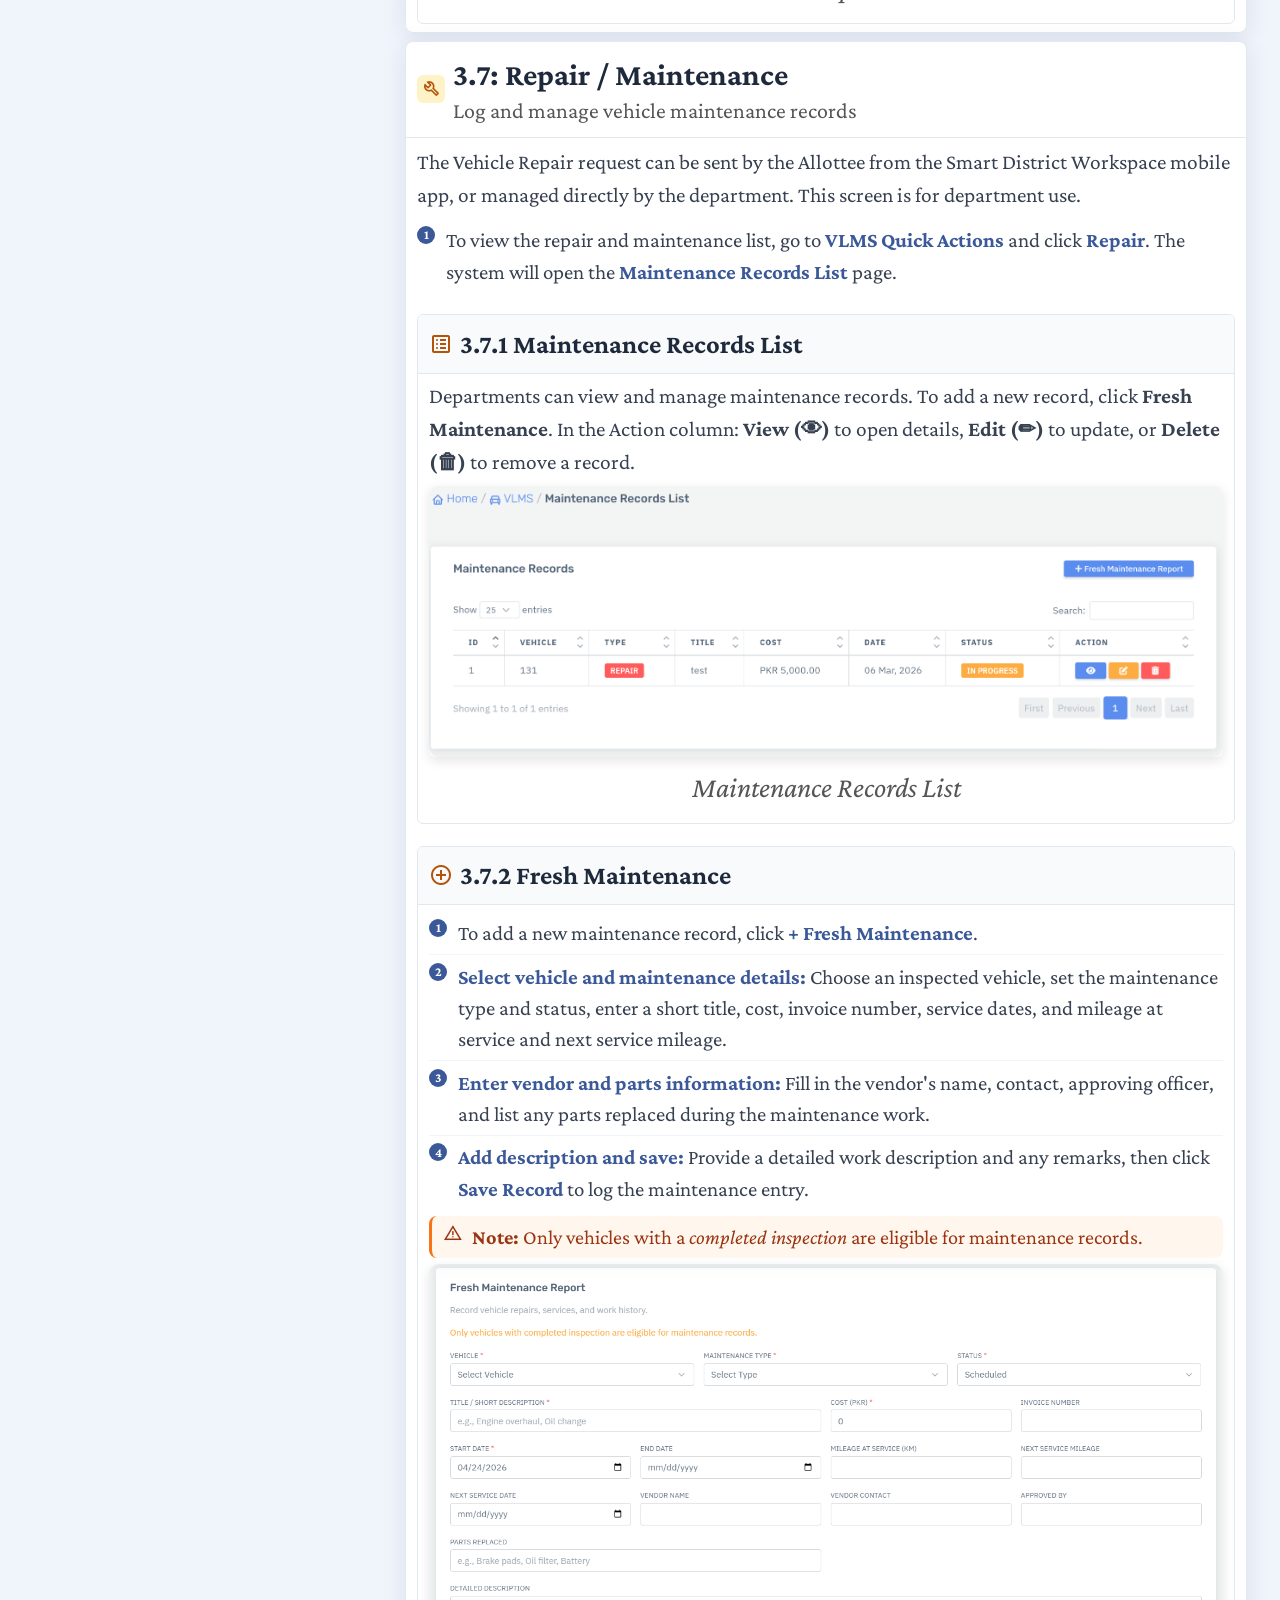
==== commit ed7de6e1: "Refactor code structure for improved readability and maintainability" ====
--- a/index.html
+++ b/index.html
@@ -4,22 +4,21 @@
 <head>
     <meta charset="UTF-8">
     <meta name="viewport" content="width=device-width, initial-scale=1.0">
-    <title>KP Vehicle Lifecycle Management System – User Manual</title>    
+    <title>KP Vehicle Lifecycle Management System – User Manual</title>
     <link rel="preconnect" href="https://fonts.googleapis.com">
     <link rel="preconnect" href="https://fonts.gstatic.com" crossorigin>
     <link
         href="https://fonts.googleapis.com/css2?family=Crimson+Pro:ital,wght@0,300;0,400;0,500;0,600;0,700;1,400;1,600&family=Oswald:wght@500;600;700&family=Inter:wght@400;500;600;700&display=swap"
         rel="stylesheet">
     <link id="urdu-font-link" rel="stylesheet" href=""
-        data-href="https://fonts.googleapis.com/css2?family=Noto+Nastaliq+Urdu:wght@400..700&display=swap">    
+        data-href="https://fonts.googleapis.com/css2?family=Noto+Nastaliq+Urdu:wght@400..700&display=swap">
     <link rel="stylesheet"
         href="https://fonts.googleapis.com/css2?family=Material+Symbols+Outlined:opsz,wght,FILL,GRAD@20..48,100..700,0..1,-50..200">
-
     <link rel="stylesheet" href="assets/style.min.css?v=2026.04.25">
 </head>
 
-<body>    
-    <div id="progress-bar"></div>    
+<body>
+    <div id="progress-bar"></div>
     <header class="hero">
         <div class="hero-inner">
             <div class="hero-text">
@@ -28,7 +27,8 @@
                     <span class="material-symbols-outlined" style="font-size:.9rem">menu_book</span>
                     <span class="lang-en">User Manual</span><span class="lang-ur">صارف دستاویز</span>
                 </div>
-                <h1><span class="lang-en" style="text-transform: uppercase; font-size: 130%;">KP Vehicle Lifecycle Management System</span><span class="lang-ur">کے پی وہیکل
+                <h1><span class="lang-en" style="text-transform: uppercase; font-size: 130%;">KP Vehicle Lifecycle
+                        Management System</span><span class="lang-ur">کے پی وہیکل
                         لائف سائیکل مینیجمنٹ سسٹم</span></h1>
                 <p><span class="lang-en">A step-by-step guide for department users to manage government vehicles through
                         the KP e-VLMS portal.</span><span class="lang-ur">محکمانہ صارفین کے لیے KP-eVLMS
@@ -49,7 +49,7 @@
                 </button>
             </div>
         </div>
-    </header>    
+    </header>
     <div class="lang-switcher-bar">
         <div>
             <span class="ls-label">&#127760; Language / زبان</span>
@@ -68,7 +68,7 @@
         <button class="icon-btn" id="dark-btn" title="Toggle dark mode">
             <span class="material-symbols-outlined" id="dark-icon">dark_mode</span>
         </button>
-    </div>    
+    </div>
     <div class="page-wrap" id="dept-guide-wrap">
 
 
@@ -81,7 +81,9 @@
                 <div class="sidebar-head">
                     <span class="material-symbols-outlined">toc</span> <span class="lang-en">Table of
                         Contents</span><span class="lang-ur">فہرست مضامین</span>
-                    <button id="nav-close" aria-label="Close menu" style="margin-left:auto;background:none;border:none;color:#fff;cursor:pointer;display:none;padding:.2rem"><span class="material-symbols-outlined" style="font-size:1.3rem">close</span></button>
+                    <button id="nav-close" aria-label="Close menu"
+                        style="margin-left:auto;background:none;border:none;color:#fff;cursor:pointer;display:none;padding:.2rem"><span
+                            class="material-symbols-outlined" style="font-size:1.3rem">close</span></button>
                 </div>
                 <div class="sidebar-search">
                     <input type="text" id="navSearch" placeholder="Search sections…" oninput="filterNav(this.value)">
@@ -89,8 +91,8 @@
                 <ul class="nav-list" id="navList">
                     <li><a href="#sec-login" class="active">
                             <span class="material-symbols-outlined ic-text" style="color:#1d4ed8">login</span>
-                            <span class="nav-num">1</span> <span class="lang-en">Login</span><span
-                                class="lang-ur">لاگ ان یو آر ایل</span>
+                            <span class="nav-num">1</span> <span class="lang-en">Login</span><span class="lang-ur">لاگ
+                                ان یو آر ایل</span>
                         </a></li>
                     <li><a href="#sec-home">
                             <span class="material-symbols-outlined" style="color:#4338ca">home</span>
@@ -176,10 +178,10 @@
             </div>
         </aside>
 
-        
+
         <main class="content">
 
-            
+
             <div class="content-logo screenshot">
                 <img src="assets/images/image001.png" alt="KP VLMS Logo" onerror="this.style.display='none'">
             </div>
@@ -217,14 +219,15 @@
                 </div>
             </div>
 
-            
+
             <div class="section-card" id="sec-home">
                 <div class="section-head">
                     <div class="section-icon ic-indigo">
                         <span class="material-symbols-outlined">home</span>
                     </div>
                     <div class="section-title-wrap">
-                        <h2 class="section-title"><span class="lang-en">Step 2: Home Screen</span><span class="lang-ur">مرحلہ #2: ہوم اسکرین</span></h2>
+                        <h2 class="section-title"><span class="lang-en">Step 2: Home Screen</span><span
+                                class="lang-ur">مرحلہ #2: ہوم اسکرین</span></h2>
                         <p class="section-subtitle"><span class="lang-en">Navigate to VLMS from the portal
                                 home</span><span class="lang-ur">پورٹل ہوم سے وی ایل ایم ایس میں جائیں</span></p>
                     </div>
@@ -243,14 +246,15 @@
                 </div>
             </div>
 
-            
+
             <div class="section-card" id="sec-dashboard">
                 <div class="section-head">
                     <div class="section-icon ic-purple">
                         <span class="material-symbols-outlined">dashboard</span>
                     </div>
                     <div class="section-title-wrap">
-                        <h2 class="section-title"><span class="lang-en">Step 3: Main Dashboard</span><span class="lang-ur">مرحلہ #3: ڈیش بورڈ</span></h2>
+                        <h2 class="section-title"><span class="lang-en">Step 3: Main Dashboard</span><span
+                                class="lang-ur">مرحلہ #3: ڈیش بورڈ</span></h2>
                         <p class="section-subtitle"><span class="lang-en">Fleet overview and quick action
                                 menu</span><span class="lang-ur">بیڑے کا جائزہ اور فوری عمل مینو</span></p>
                     </div>
@@ -311,7 +315,7 @@
                 </div>
             </div>
 
-            
+
             <div class="section-card" id="sec-procurement">
                 <div class="section-head">
                     <div class="section-icon ic-green">
@@ -328,15 +332,14 @@
                     <p class="desc"><span class="lang-en">If your department intends to procure a new vehicle, the
                             <strong>New Procurement</strong> option is available. Before adding a procurement entry,
                             ensure your department has secured <strong>Cabinet Approval</strong>, <strong>Transport
-                                 Committee Report (TCR) Approval</strong>, and received the invoice.</span><span
+                                Committee Report (TCR) Approval</strong>, and received the invoice.</span><span
                             class="lang-ur">اگر آپ کا محکمہ نئی گاڑی خریدنا چاہتا ہے تو <strong>New Procurement</strong>
                             کا آپشن دستیاب ہے۔ اندراج سے پہلے یقینی بنائیں کہ <strong>کابینہ کی منظوری</strong>،
                             <strong>ٹرانسپورٹ رپورٹنگ کمیٹی (TCR) کی منظوری</strong> اور انوائس موجود ہو۔</span></p>
 
                     <div class="sub-section">
                         <div class="sub-head">
-                            <span class="material-symbols-outlined"
-                                style="color:#15803d;">directions_car</span>
+                            <span class="material-symbols-outlined" style="color:#15803d;">directions_car</span>
                             <span class="lang-en">3.1.1 Vehicle Purchase</span><span class="lang-ur">3.1.1: گاڑی کی
                                 خریداری</span>
                         </div>
@@ -351,9 +354,12 @@
                                 <li>
                                     <span class="step-num">2</span>
                                     <span><span class="lang-en"><b>Fill in the request details:</b> Enter the request
-                                            date, vehicle type, brand, model, quantity, estimated cost, funding source (Regular Budget, ADP or Foreign Funded Project),
-                                            procurement method (Open Tender or otherwise), cabinet approval status (Yes / No), and
-                                            authorized dealer details.</span><span class="lang-ur"><b>درخواست کی تفصیلات بھریں:</b>
+                                            date, vehicle type, brand, model, quantity, estimated cost, funding source
+                                            (Regular Budget, ADP or Foreign Funded Project),
+                                            procurement method (Open Tender or otherwise), cabinet approval status (Yes
+                                            / No), and
+                                            authorized dealer details.</span><span class="lang-ur"><b>درخواست کی تفصیلات
+                                                بھریں:</b>
                                             درخواست کی تاریخ، گاڑی کی قسم، برانڈ، ماڈل، تعداد، تخمینی لاگت، مالی ذریعہ，
                                             خریداری کا طریقہ، کابینہ منظوری کی حالت اور ڈیلر کی معلومات درج
                                             کریں۔</span></span>
@@ -369,7 +375,8 @@
                                 <li>
                                     <span class="step-num">4</span>
                                     <span><span class="lang-en"><b>Attach supporting documents and submit:</b> Upload
-                                            the invoice, transport committee minutes, and cabinet approval minutes to complete the procurement request, then
+                                            the invoice, transport committee minutes, and cabinet approval minutes to
+                                            complete the procurement request, then
                                             click <b>Submit Request</b>.</span><span class="lang-ur"><b>معاون دستاویزات
                                                 منسلک کریں اور جمع کریں:</b> انوائس، ٹرانسپورٹ کمیٹی کی کارروائی اور
                                             کابینہ منظوری کی کارروائی اپ لوڈ کریں، پھر <b>Submit Request</b> پر کلک
@@ -393,7 +400,7 @@
                 </div>
             </div>
 
-            
+
             <div class="section-card" id="sec-employee">
                 <div class="section-head">
                     <div class="section-icon ic-teal">
@@ -411,7 +418,8 @@
                     <p class="desc"><span class="lang-en">Before adding available vehicles, it is important to add all
                             employees/officers' details to whom vehicles have been allotted. The
                             <strong>employee</strong> term in VLMS refers to a Government Officer (BS
-                            17–22) / Cabinet Members including Advisors and Entitled Public Servants.</span><span class="lang-ur">گاڑیاں شامل کرنے سے پہلے، ان تمام ملازمین/افسران کی
+                            17–22) / Cabinet Members including Advisors and Entitled Public Servants.</span><span
+                            class="lang-ur">گاڑیاں شامل کرنے سے پہلے، ان تمام ملازمین/افسران کی
                             تفصیلات شامل کرنا ضروری ہے جنہیں گاڑیاں الاٹ کی گئی ہیں۔ وی ایل ایم ایس میں
                             <strong>ملازم</strong> سے مراد سرکاری افسر (گریڈ 17–22) ہے۔</span></p>
                     <p class="desc"><span class="lang-en">The <strong>Add Employee menu button</strong> is used to view,
@@ -437,9 +445,11 @@
                                 <li>
                                     <span class="step-num">2</span>
                                     <span><span class="lang-en"><b>Search or enter employee identity:</b> Use the
-                                            CNIC/Personnel No search bar to search for an existing record of already entered employees, or fill in the
+                                            CNIC/Personnel No search bar to search for an existing record of already
+                                            entered employees, or fill in the
                                             employee's name, CNIC, personnel number, contact details, and
-                                            email and other details for entering a new employee.</span><span class="lang-ur"><b>ملازم کی شناخت تلاش یا درج کریں:</b>
+                                            email and other details for entering a new employee.</span><span
+                                            class="lang-ur"><b>ملازم کی شناخت تلاش یا درج کریں:</b>
                                             CNIC/پرسنل نمبر سے موجودہ ریکارڈ تلاش کریں، یا ملازم کا نام، CNIC، پرسنل
                                             نمبر، رابطہ اور ای میل بھریں۔</span></span>
                                 </li>
@@ -454,7 +464,9 @@
                                 </li>
                                 <li>
                                     <span class="step-num">4</span>
-                                    <span><span class="lang-en"><b>Confirm entitlements and save:</b>After entry to above fields, the POL ceiling, engine capacity, and entitlement status will automatically be displayed.Verify the POL
+                                    <span><span class="lang-en"><b>Confirm entitlements and save:</b>After entry to
+                                            above fields, the POL ceiling, engine capacity, and entitlement status will
+                                            automatically be displayed.Verify the POL
                                             ceiling, engine capacity, and entitlement status, then click <b>Save</b> to
                                             add the employee.</span><span class="lang-ur"><b>استحقاق کی تصدیق کریں اور
                                                 محفوظ کریں:</b> POL حد، انجن کی گنجائش اور استحقاق کی حالت کی تصدیق
@@ -478,14 +490,15 @@
                 </div>
             </div>
 
-            
+
             <div class="section-card" id="sec-vehicle">
                 <div class="section-head">
                     <div class="section-icon ic-blue">
                         <span class="material-symbols-outlined">directions_car</span>
                     </div>
                     <div class="section-title-wrap">
-                        <h2 class="section-title"><span class="lang-en">3.3: Add Vehicle</span><span class="lang-ur">3.3: گاڑی شامل کریں</span></h2>
+                        <h2 class="section-title"><span class="lang-en">3.3: Add Vehicle</span><span
+                                class="lang-ur">3.3: گاڑی شامل کریں</span></h2>
                         <p class="section-subtitle"><span class="lang-en">Register and manage vehicle records in the
                                 system</span><span class="lang-ur">سسٹم میں گاڑیوں کے ریکارڈ رجسٹر اور انتظام
                                 کریں</span></p>
@@ -500,7 +513,8 @@
                                 class="lang-ur">3.3.1 گاڑیوں کی فہرست اور نئی گاڑیاں شامل کرنا</span>
                         </div>
                         <div class="sub-body">
-                            <p class="desc"><span class="lang-en">The Vehicle List screen is used to view / search and manage
+                            <p class="desc"><span class="lang-en">The Vehicle List screen is used to view / search and
+                                    manage
                                     vehicle records. Users can filter vehicles by <strong>Department</strong>,
                                     <strong>Status</strong>, <strong>Employee</strong>, <strong>Registration
                                         Number</strong>, <strong>Chassis Number</strong>, and <strong>Search
@@ -521,8 +535,7 @@
 
                     <div class="sub-section" style="margin-top:1rem">
                         <div class="sub-head">
-                            <span class="material-symbols-outlined"
-                                style="color:#1d4ed8;">add_circle</span>
+                            <span class="material-symbols-outlined" style="color:#1d4ed8;">add_circle</span>
                             <span class="lang-en">3.3.2 Add Vehicle</span><span class="lang-ur">3.3.2: گاڑی شامل
                                 کریں</span>
                         </div>
@@ -534,17 +547,19 @@
                             <ul class="steps">
                                 <li>
                                     <span class="step-num">1</span>
-                                    <span><span class="lang-en"><b>Enter vehicle identity details:</b> Select the allotment type. Kindly fill the required fields like chassis
+                                    <span><span class="lang-en"><b>Enter vehicle identity details:</b> Select the
+                                            allotment type. Kindly fill the required fields like chassis
                                             number, registration number, registered district, brand, model, model year,
                                             manufacture year, source of procurement, and purchase/registration
                                             dates.</span><span class="lang-ur"><b>گاڑی کی شناختی تفصیلات درج کریں:</b>
-                                            چیسس نمبر، رجسٹریشن نمبر، رجسٹرڈ ضلع، برانڈ، ماڈل، ماڈل سال، سال ساخت， 
+                                            چیسس نمبر، رجسٹریشن نمبر، رجسٹرڈ ضلع، برانڈ، ماڈل، ماڈل سال، سال ساخت，
                                             خریداری کا ذریعہ اور خریداری/رجسٹریشن کی تاریخیں درج کریں۔</span></span>
                                 </li>
                                 <li>
                                     <span class="step-num">2</span>
                                     <span><span class="lang-en"><b>Add physical and departmental details:</b> Specify
-                                            body type, engine size (CC as per Registration Book), custodian name (Name of Department or Officer), authorized dealer,
+                                            body type, engine size (CC as per Registration Book), custodian name (Name
+                                            of Department or Officer), authorized dealer,
                                             and confirm the department/organization.</span><span
                                             class="lang-ur"><b>جسمانی اور محکمانہ تفصیلات شامل کریں:</b> باڈی کی قسم，
                                             انجن کا حجم، الاٹمنٹ کی قسم، نگران کا نام، مجاز ڈیلر اور محکمہ/ادارہ کی
@@ -553,7 +568,8 @@
                                 <li>
                                     <span class="step-num">3</span>
                                     <span><span class="lang-en"><b>Assign the vehicle:</b> Under Vehicle Allotment,
-                                            select the employee, set the vehicle allotment date, and choose the vehicle status
+                                            select the employee, set the vehicle allotment date, and choose the vehicle
+                                            status
                                             to complete the record.</span><span class="lang-ur"><b>گاڑی تفویض کریں:</b>
                                             Vehicle Allotment کے تحت ملازم منتخب کریں، الاٹمنٹ کی تاریخ مقرر کریں اور
                                             گاڑی کی حالت منتخب کریں۔</span></span>
@@ -570,7 +586,7 @@
                 </div>
             </div>
 
-            
+
             <div class="section-card" id="sec-allotment">
                 <div class="section-head">
                     <div class="section-icon ic-orange">
@@ -585,14 +601,14 @@
                 </div>
                 <div class="section-body">
                     <p class="desc"><span class="lang-en">The <strong>Allot Vehicle menu button</strong> is used to
-                            search, view, add, and manage vehicle allotment records.</span><span class="lang-ur"><strong>Allot
+                            search, view, add, and manage vehicle allotment records.</span><span
+                            class="lang-ur"><strong>Allot
                                 Vehicle مینو بٹن</strong> گاڑیوں کی الاٹمنٹ ریکارڈ دیکھنے، شامل کرنے اور انتظام کرنے کے
                             لیے استعمال ہوتا ہے۔</span></p>
 
                     <div class="sub-section">
                         <div class="sub-head">
-                            <span class="material-symbols-outlined"
-                                style="color:#c2410c;">format_list_bulleted</span>
+                            <span class="material-symbols-outlined" style="color:#c2410c;">format_list_bulleted</span>
                             <span class="lang-en">3.4.1 Allotment List</span><span class="lang-ur">3.4.1: الاٹمنٹ کی
                                 فہرست</span>
                         </div>
@@ -601,7 +617,9 @@
                                     <strong>Registration Number</strong>, <strong>District</strong>, <strong>Allotment
                                         Date</strong>, <strong>Return Date</strong>, <strong>Vehicle Image</strong>,
                                     <strong>Authorization Letter</strong>, <strong>Transport Committee</strong>, and
-                                    <strong>Status</strong> which can be searched by the Secretary / DG / PD / Head of Department for checking the status of vehicles in the department.</span><span class="lang-ur">نئی الاٹمنٹ بنانے کے لیے اوپر
+                                    <strong>Status</strong> which can be searched by the Secretary / DG / PD / Head of
+                                    Department for checking the status of vehicles in the department.</span><span
+                                    class="lang-ur">نئی الاٹمنٹ بنانے کے لیے اوپر
                                     دائیں <strong>Add Allotment</strong> پر کلک کریں۔ جدول میں: <strong>ملازم</strong>，
                                     <strong>رجسٹریشن نمبر</strong>، <strong>ضلع</strong>، <strong>الاٹمنٹ
                                         تاریخ</strong>، <strong>واپسی تاریخ</strong>، <strong>گاڑی کی تصویر</strong>،
@@ -623,8 +641,9 @@
                                 کریں</span>
                         </div>
                         <div class="sub-body">
-                            <p class="desc"><span class="lang-en">To create a new allotment, click Add Allotment at the top right. The Vehicle Allotment request can also be sent by the
-                                    Allottee from the <strong>Smart District Workspace</strong> /dastak  mobile app.
+                            <p class="desc"><span class="lang-en">To create a new allotment, click Add Allotment at the
+                                    top right. The Vehicle Allotment request can also be sent by the
+                                    Allottee from the <strong>Smart District Workspace</strong> mobile app.
                                     Alternatively, departments can manage vehicle allotment directly via this
                                     screen.</span><span class="lang-ur">الاٹمنٹ کی درخواست الاٹی <strong>Smart District
                                         Workspace</strong> موبائل ایپ سے بھی بھیج سکتا ہے۔ متبادل طور پر، محکمہ اس
@@ -711,7 +730,7 @@
                 </div>
             </div>
 
-            
+
             <div class="section-card" id="sec-transfer">
                 <div class="section-head">
                     <div class="section-icon ic-indigo">
@@ -727,7 +746,7 @@
                 </div>
                 <div class="section-body">
                     <p class="desc"><span class="lang-en">The Vehicle Transfer request can be sent by the Allottee from
-                            the Smart District Workspace / Dastak mobile app, or managed directly by the department via this
+                            the Smart District Workspace mobile app, or managed directly by the department via this
                             screen.</span><span class="lang-ur">گاڑی منتقلی کی درخواست الاٹی Smart District Workspace
                             موبائل ایپ سے بھیج سکتا ہے، یا محکمہ اس اسکرین سے براہ راست انتظام کر سکتا ہے۔</span></p>
 
@@ -760,8 +779,7 @@
 
                     <div class="sub-section" style="margin-top:1rem">
                         <div class="sub-head">
-                            <span class="material-symbols-outlined"
-                                style="color:#4338ca;">edit_note</span>
+                            <span class="material-symbols-outlined" style="color:#4338ca;">edit_note</span>
                             <span class="lang-en">3.5.1 Transfer Vehicle Form</span><span class="lang-ur">3.5.1: گاڑی
                                 منتقلی فارم</span>
                         </div>
@@ -803,14 +821,15 @@
                 </div>
             </div>
 
-            
+
             <div class="section-card" id="sec-inspection">
                 <div class="section-head">
                     <div class="section-icon ic-cyan">
                         <span class="material-symbols-outlined">fact_check</span>
                     </div>
                     <div class="section-title-wrap">
-                        <h2 class="section-title"><span class="lang-en">3.6: Inspection</span><span class="lang-ur">3.6: معائنہ</span></h2>
+                        <h2 class="section-title"><span class="lang-en">3.6: Inspection</span><span class="lang-ur">3.6:
+                                معائنہ</span></h2>
                         <p class="section-subtitle"><span class="lang-en">Conduct and record vehicle compliance
                                 inspections</span><span class="lang-ur">گاڑیوں کا تعمیل معائنہ کریں اور ریکارڈ
                                 کریں</span></p>
@@ -825,15 +844,16 @@
 
                     <div class="sub-section">
                         <div class="sub-head">
-                            <span class="material-symbols-outlined"
-                                style="color:#0e7490;">visibility</span>
+                            <span class="material-symbols-outlined" style="color:#0e7490;">visibility</span>
                             <span class="lang-en">3.6.1 Inspection Details</span><span class="lang-ur">3.6.1: معائنہ
                                 تفصیلات</span>
                         </div>
                         <div class="sub-body">
                             <p class="desc"><span class="lang-en">Departments can view the complete inspection record,
                                     including vehicle info, inspection details, checklist score, and observations. Click
-                                    <strong>"Back"</strong> to return to the list. It is also imperative for departments heads to nominate an inspecting Officer for their department.</span><span class="lang-ur">افسران
+                                    <strong>"Back"</strong> to return to the list. It is also imperative for departments
+                                    heads to nominate an inspecting Officer for their department.</span><span
+                                    class="lang-ur">افسران
                                     مکمل معائنہ ریکارڈ دیکھ سکتے ہیں، بشمول گاڑی کی معلومات، معائنہ تفصیلات، چیک لسٹ
                                     سکور اور مشاہدات۔ فہرست پر واپس جانے کے لیے <strong>"Back"</strong> پر کلک
                                     کریں۔</span></p>
@@ -848,8 +868,7 @@
 
                     <div class="sub-section" style="margin-top:1rem">
                         <div class="sub-head">
-                            <span class="material-symbols-outlined"
-                                style="color:#0e7490;">add_circle</span>
+                            <span class="material-symbols-outlined" style="color:#0e7490;">add_circle</span>
                             <span class="lang-en">3.6.2 New Vehicle Inspection</span><span class="lang-ur">3.6.2: نئی
                                 گاڑی کا معائنہ</span>
                         </div>
@@ -903,7 +922,7 @@
                 </div>
             </div>
 
-            
+
             <div class="section-card" id="sec-repair">
                 <div class="section-head">
                     <div class="section-icon ic-amber">
@@ -919,7 +938,7 @@
                 </div>
                 <div class="section-body">
                     <p class="desc"><span class="lang-en">The Vehicle Repair request can be sent by the Allottee from
-                            the Smart District Workspace / Dastak mobile app, or managed directly by the department. This screen
+                            the Smart District Workspace mobile app, or managed directly by the department. This screen
                             is for department use.</span><span class="lang-ur">گاڑی مرمت کی درخواست الاٹی Smart District
                             Workspace موبائل ایپ سے بھیج سکتا ہے، یا محکمہ براہ راست انتظام کر سکتا ہے۔ یہ اسکرین
                             محکمانہ استعمال کے لیے ہے۔</span></p>
@@ -942,7 +961,8 @@
                                 دیکھ بھال ریکارڈ کی فہرست</span>
                         </div>
                         <div class="sub-body">
-                            <p class="desc"><span class="lang-en">Departments can view and manage maintenance records. To
+                            <p class="desc"><span class="lang-en">Departments can view and manage maintenance records.
+                                    To
                                     add a new record, click <strong>Fresh Maintenance</strong>. In the Action column:
                                     <strong>View (👁)</strong> to open details, <strong>Edit (✏)</strong> to update, or
                                     <strong>Delete (🗑)</strong> to remove a record.</span><span class="lang-ur">افسران
@@ -961,8 +981,7 @@
 
                     <div class="sub-section" style="margin-top:1rem">
                         <div class="sub-head">
-                            <span class="material-symbols-outlined"
-                                style="color:#b45309;">add_circle</span>
+                            <span class="material-symbols-outlined" style="color:#b45309;">add_circle</span>
                             3.7.2 Fresh Maintenance
                         </div>
                         <div class="sub-body">
@@ -1019,7 +1038,7 @@
                 </div>
             </div>
 
-            
+
             <div class="section-card" id="sec-condemn">
                 <div class="section-head">
                     <div class="section-icon ic-red">
@@ -1047,7 +1066,8 @@
                                 class="lang-ur">3.8.1 گاڑی ردّ / نیلامی فہرست</span>
                         </div>
                         <div class="sub-body">
-                            <p class="desc"><span class="lang-en">Departments can view and manage condemnation and auction
+                            <p class="desc"><span class="lang-en">Departments can view and manage condemnation and
+                                    auction
                                     records. To create a new record, click <strong>+ New Condemnation Request</strong>.
                                     In the Action column: <strong>View</strong> to open details, <strong>Edit</strong>
                                     to update, or <strong>Delete</strong> to remove.</span><span class="lang-ur">افسران
@@ -1066,8 +1086,7 @@
 
                     <div class="sub-section" style="margin-top:1rem">
                         <div class="sub-head">
-                            <span class="material-symbols-outlined"
-                                style="color:#b91c1c;">add_circle</span>
+                            <span class="material-symbols-outlined" style="color:#b91c1c;">add_circle</span>
                             <span class="lang-en">3.8.2 New Condemnation Request</span><span class="lang-ur">3.8.2 –
                                 نئی ردّ درخواست</span>
                         </div>
@@ -1117,7 +1136,7 @@
                 </div>
             </div>
 
-            
+
             <div class="section-card" id="sec-usage">
                 <div class="section-head">
                     <div class="section-icon ic-green">
@@ -1133,7 +1152,7 @@
                 </div>
                 <div class="section-body">
                     <p class="desc"><span class="lang-en">The <strong>Usage Log</strong> can be maintained by the
-                            Allottee directly from the Smart District Workspace mobile app/Dastak. Use the <strong>Usage Log
+                            Allottee directly from the Smart District Workspace mobile app. Use the <strong>Usage Log
                                 (E-Log Book)</strong> option to add new records.</span><span
                             class="lang-ur"><strong>استعمال لاگ</strong> الاٹی Smart District Workspace موبائل ایپ سے
                             براہ راست برقرار رکھ سکتا ہے۔ نئے ریکارڈ شامل کرنے کے لیے <strong>Usage Log (E-Log
@@ -1147,13 +1166,13 @@
 
                     <div class="sub-section" style="margin-top:1rem">
                         <div class="sub-head">
-                            <span class="material-symbols-outlined"
-                                style="color:#15803d;">table_view</span>
+                            <span class="material-symbols-outlined" style="color:#15803d;">table_view</span>
                             <span class="lang-en">3.9.1 Usage Logs List</span><span class="lang-ur">3.9.1: استعمال لاگ
                                 فہرست</span>
                         </div>
                         <div class="sub-body">
-                            <p class="desc"><span class="lang-en">The department can view and search vehicle usage logs from
+                            <p class="desc"><span class="lang-en">The department can view and search vehicle usage logs
+                                    from
                                     this list in the web portal.</span><span class="lang-ur">صارف ویب پورٹل میں اس فہرست
                                     سے گاڑیوں کے استعمال لاگ دیکھ اور تلاش کر سکتا ہے۔</span></p>
 
@@ -1167,7 +1186,7 @@
                 </div>
             </div>
 
-            
+
             <div class="section-card" id="sec-reports">
                 <div class="section-head">
                     <div class="section-icon ic-purple">
@@ -1191,54 +1210,88 @@
                         <div class="report-card">
                             <span class="material-symbols-outlined">directions_car</span>
                             <div class="report-card-body">
-                                <div class="report-card-title"><span class="lang-en">Vehicle Usage Report</span><span class="lang-ur">گاڑی استعمال رپورٹ</span></div>
-                                <p class="report-card-desc lang-en">Track every kilometer your fleet travels with precision and clarity. Filter by vehicle, employee, or custom date range to reveal total log entries, cumulative distance, and fuel consumed. Drill into individual trips to review routes, purposes, and detailed work descriptions - all in one place.</p>
-                                <p class="report-card-desc lang-ur">اپنے بیڑے کے ہر کلومیٹر کو درستگی سے ٹریک کریں۔ گاڑی، ملازم یا تاریخ کے مطابق فلٹر کریں اور کل سفر، فاصلہ اور ایندھن کا جائزہ لیں۔ ہر سفر کی تفصیل بشمول راستہ، مقصد اور کام کی تفصیل ایک جگہ دیکھیں۔</p>
+                                <div class="report-card-title"><span class="lang-en">Vehicle Usage Report</span><span
+                                        class="lang-ur">گاڑی استعمال رپورٹ</span></div>
+                                <p class="report-card-desc lang-en">Track every kilometer your fleet travels with
+                                    precision and clarity. Filter by vehicle, employee, or custom date range to reveal
+                                    total log entries, cumulative distance, and fuel consumed. Drill into individual
+                                    trips to review routes, purposes, and detailed work descriptions - all in one place.
+                                </p>
+                                <p class="report-card-desc lang-ur">اپنے بیڑے کے ہر کلومیٹر کو درستگی سے ٹریک کریں۔
+                                    گاڑی، ملازم یا تاریخ کے مطابق فلٹر کریں اور کل سفر، فاصلہ اور ایندھن کا جائزہ لیں۔
+                                    ہر سفر کی تفصیل بشمول راستہ، مقصد اور کام کی تفصیل ایک جگہ دیکھیں۔</p>
                             </div>
                         </div>
                         <div class="report-card">
                             <span class="material-symbols-outlined">local_gas_station</span>
                             <div class="report-card-body">
-                                <div class="report-card-title"><span class="lang-en">Fuel Consumption Report</span><span class="lang-ur">ایندھن کھپت رپورٹ</span></div>
-                                <p class="report-card-desc lang-en">Monitor fuel allocations with complete transparency across your entire fleet. Broken down by employee, vehicle, and grade, this report reveals exactly how much fuel was allocated, consumed, and what remains within any period. Instantly identify over-utilization or surplus and keep your fuel budget firmly in check.</p>
-                                <p class="report-card-desc lang-ur">پورے بیڑے میں ایندھن کی تقسیم کو مکمل شفافیت کے ساتھ مانیٹر کریں۔ ملازم، گاڑی اور گریڈ کے مطابق مختص، استعمال اور بقایا ایندھن دیکھیں۔ زیادہ استعمال یا بچت کو فوری طور پر شناخت کریں اور بجٹ پر کنٹرول رکھیں۔</p>
+                                <div class="report-card-title"><span class="lang-en">Fuel Consumption Report</span><span
+                                        class="lang-ur">ایندھن کھپت رپورٹ</span></div>
+                                <p class="report-card-desc lang-en">Monitor fuel allocations with complete transparency
+                                    across your entire fleet. Broken down by employee, vehicle, and grade, this report
+                                    reveals exactly how much fuel was allocated, consumed, and what remains within any
+                                    period. Instantly identify over-utilization or surplus and keep your fuel budget
+                                    firmly in check.</p>
+                                <p class="report-card-desc lang-ur">پورے بیڑے میں ایندھن کی تقسیم کو مکمل شفافیت کے ساتھ
+                                    مانیٹر کریں۔ ملازم، گاڑی اور گریڈ کے مطابق مختص، استعمال اور بقایا ایندھن دیکھیں۔
+                                    زیادہ استعمال یا بچت کو فوری طور پر شناخت کریں اور بجٹ پر کنٹرول رکھیں۔</p>
                             </div>
                         </div>
                         <div class="report-card">
                             <span class="material-symbols-outlined">build</span>
                             <div class="report-card-body">
-                                <div class="report-card-title"><span class="lang-en">Maintenance Cost Report</span><span class="lang-ur">دیکھ بھال لاگت رپورٹ</span></div>
-                                <p class="report-card-desc lang-en">Gain full financial visibility into your fleet's upkeep and repair expenses. This report aggregates maintenance costs by type and vehicle, presenting a clear breakdown with percentage share for each category. From vendor details to current status, every maintenance event is tracked and accounted for.</p>
-                                <p class="report-card-desc lang-ur">اپنے بیڑے کے دیکھ بھال اخراجات کا مکمل مالی جائزہ لیں۔ قسم اور گاڑی کے مطابق اخراجات کی تفصیل، فیصد حصہ، وینڈر کی معلومات اور موجودہ حیثیت ایک جامع رپورٹ میں دیکھیں۔</p>
+                                <div class="report-card-title"><span class="lang-en">Maintenance Cost Report</span><span
+                                        class="lang-ur">دیکھ بھال لاگت رپورٹ</span></div>
+                                <p class="report-card-desc lang-en">Gain full financial visibility into your fleet's
+                                    upkeep and repair expenses. This report aggregates maintenance costs by type and
+                                    vehicle, presenting a clear breakdown with percentage share for each category. From
+                                    vendor details to current status, every maintenance event is tracked and accounted
+                                    for.</p>
+                                <p class="report-card-desc lang-ur">اپنے بیڑے کے دیکھ بھال اخراجات کا مکمل مالی جائزہ
+                                    لیں۔ قسم اور گاڑی کے مطابق اخراجات کی تفصیل، فیصد حصہ، وینڈر کی معلومات اور موجودہ
+                                    حیثیت ایک جامع رپورٹ میں دیکھیں۔</p>
                             </div>
                         </div>
                         <div class="report-card">
                             <span class="material-symbols-outlined">manage_history</span>
                             <div class="report-card-body">
-                                <div class="report-card-title"><span class="lang-en">Vehicle History Report</span><span class="lang-ur">گاڑی تاریخ رپورٹ</span></div>
-                                <p class="report-card-desc lang-en">Trace the complete lifecycle of any vehicle across your organization with ease. This report consolidates allotment history - including assigned employees, departments, durations, and statuses - alongside a full transfer log. Ideal for audits, accountability reviews, and informed fleet reassignment planning.</p>
-                                <p class="report-card-desc lang-ur">کسی بھی گاڑی کی مکمل تاریخ بشمول الاٹمنٹ، تبادلہ، ملازمین، محکمے اور مدت ایک جگہ دیکھیں۔ آڈٹ، احتساب کے جائزے اور بیڑے کی دوبارہ تقسیم کے لیے یہ رپورٹ انتہائی مفید ہے۔</p>
+                                <div class="report-card-title"><span class="lang-en">Vehicle History Report</span><span
+                                        class="lang-ur">گاڑی تاریخ رپورٹ</span></div>
+                                <p class="report-card-desc lang-en">Trace the complete lifecycle of any vehicle across
+                                    your organization with ease. This report consolidates allotment history - including
+                                    assigned employees, departments, durations, and statuses - alongside a full transfer
+                                    log. Ideal for audits, accountability reviews, and informed fleet reassignment
+                                    planning.</p>
+                                <p class="report-card-desc lang-ur">کسی بھی گاڑی کی مکمل تاریخ بشمول الاٹمنٹ، تبادلہ،
+                                    ملازمین، محکمے اور مدت ایک جگہ دیکھیں۔ آڈٹ، احتساب کے جائزے اور بیڑے کی دوبارہ تقسیم
+                                    کے لیے یہ رپورٹ انتہائی مفید ہے۔</p>
                             </div>
                         </div>
                         <div class="report-card">
                             <span class="material-symbols-outlined">verified_user</span>
                             <div class="report-card-body">
-                                <div class="report-card-title"><span class="lang-en">Comprehensive Vehicle Audit</span><span class="lang-ur">جامع گاڑی آڈٹ</span></div>
-                                <p class="report-card-desc lang-en">Your fleet's operational command center for compliance and risk intelligence. This powerful audit dashboard surfaces compliance rates, unauthorized usage, expired documentation risks, fuel overuse, missing usage logs, and duplicate registrations - all unified in a single view for swift action and complete fleet accountability.</p>
-                                <p class="report-card-desc lang-ur">تعمیل اور خطرے کی معلومات کے لیے آپ کے بیڑے کا آپریشنل کمانڈ سینٹر۔ یہ آڈٹ ڈیش بورڈ تعمیل کی شرح، غیر مجاز استعمال، میعاد ختم دستاویزات، ایندھن کا زیادہ استعمال اور ڈپلیکیٹ رجسٹریشن ایک ہی جگہ دکھاتا ہے۔</p>
+                                <div class="report-card-title"><span class="lang-en">Comprehensive Vehicle
+                                        Audit</span><span class="lang-ur">جامع گاڑی آڈٹ</span></div>
+                                <p class="report-card-desc lang-en">Your fleet's operational command center for
+                                    compliance and risk intelligence. This powerful audit dashboard surfaces compliance
+                                    rates, unauthorized usage, expired documentation risks, fuel overuse, missing usage
+                                    logs, and duplicate registrations - all unified in a single view for swift action
+                                    and complete fleet accountability.</p>
+                                <p class="report-card-desc lang-ur">تعمیل اور خطرے کی معلومات کے لیے آپ کے بیڑے کا
+                                    آپریشنل کمانڈ سینٹر۔ یہ آڈٹ ڈیش بورڈ تعمیل کی شرح، غیر مجاز استعمال، میعاد ختم
+                                    دستاویزات، ایندھن کا زیادہ استعمال اور ڈپلیکیٹ رجسٹریشن ایک ہی جگہ دکھاتا ہے۔</p>
                             </div>
                         </div>
                     </div>
 
                     <div class="screenshot">
-                        <img src="assets/images/image028.png" alt="Reports Center"
-                            onerror="this.parentElement.innerHTML='<div class=\'screenshot-ph\'><span class=\'material-symbols-outlined\'>image</span><span>Fig 10.1: Reports 
+                        <img src="assets/images/image028.png" alt="Reports Center" onerror="this.parentElement.innerHTML='<div class=\'screenshot-ph\'><span class=\'material-symbols-outlined\'>image</span><span>Fig 10.1: Reports 
                                 &amp; Audit Center</span></div>'">
                     </div>
                     <p class="fig-caption">Reports &amp; Audit Center</p>
                 </div>
             </div>
-            
+
             <div class="section-card" id="sec-accidents">
                 <div class="section-head">
                     <div class="section-icon ic-red">
@@ -1279,8 +1332,7 @@
 
                     <div class="sub-section" style="margin-top:1rem">
                         <div class="sub-head">
-                            <span class="material-symbols-outlined"
-                                style="color:#b91c1c;">add_circle</span>
+                            <span class="material-symbols-outlined" style="color:#b91c1c;">add_circle</span>
                             <span class="lang-en">3.13.1 Add Accident Vehicle</span><span class="lang-ur">3.13.1 –
                                 حادثہ گاڑی شامل کریں</span>
                         </div>
@@ -1324,7 +1376,7 @@
                 </div>
             </div>
 
-            
+
             <div class="section-card" id="sec-theft">
                 <div class="section-head">
                     <div class="section-icon ic-rose">
@@ -1356,8 +1408,7 @@
 
                     <div class="sub-section" style="margin-top:1rem">
                         <div class="sub-head">
-                            <span class="material-symbols-outlined"
-                                style="color:#be123c;">add_circle</span>
+                            <span class="material-symbols-outlined" style="color:#be123c;">add_circle</span>
                             <span class="lang-en">3.14.1 Add Stolen / Theft Vehicle</span><span class="lang-ur">3.14.1 –
                                 چوری گاڑی شامل کریں</span>
                         </div>
@@ -1372,7 +1423,8 @@
                                 <li>
                                     <span class="step-num">3</span>
                                     <span><span class="lang-en"><b>Enter theft and FIR details:</b> Select the stolen
-                                            vehicle, enter the FIR number (Mandatory), district, tehsil, and the inquiry start and
+                                            vehicle, enter the FIR number (Mandatory), district, tehsil, and the inquiry
+                                            start and
                                             closing dates.</span><span class="lang-ur"><b>چوری اور FIR کی تفصیلات درج
                                                 کریں:</b> چوری شدہ گاڑی منتخب کریں، FIR نمبر، ضلع، تحصیل اور تحقیق کی
                                             ابتداء اور اختتام کی تاریخیں درج کریں۔</span></span>
@@ -1405,7 +1457,7 @@
                 </div>
             </div>
 
-            
+
             <div class="section-card" id="sec-faq">
                 <div class="section-head">
                     <div class="section-icon" style="background:#f1f5f9;color:#475569">
@@ -1598,10 +1650,13 @@
                 <div class="sidebar-head">
                     <span class="material-symbols-outlined">toc</span>
                     <span class="lang-en">Table of Contents</span><span class="lang-ur">فہرست مضامین</span>
-                    <button id="officer-nav-close" aria-label="Close menu" style="margin-left:auto;background:none;border:none;color:#fff;cursor:pointer;display:none;padding:.2rem"><span class="material-symbols-outlined" style="font-size:1.3rem">close</span></button>
+                    <button id="officer-nav-close" aria-label="Close menu"
+                        style="margin-left:auto;background:none;border:none;color:#fff;cursor:pointer;display:none;padding:.2rem"><span
+                            class="material-symbols-outlined" style="font-size:1.3rem">close</span></button>
                 </div>
                 <div class="sidebar-search">
-                    <input type="text" id="officerNavSearch" placeholder="Search sections… / تلاش کریں…" oninput="filterOfficerNav(this.value)">
+                    <input type="text" id="officerNavSearch" placeholder="Search sections… / تلاش کریں…"
+                        oninput="filterOfficerNav(this.value)">
                 </div>
                 <ul class="nav-list" id="officerNavList">
                     <li><a href="#osec-download" class="active">
@@ -1623,12 +1678,14 @@
                     <li><a href="#osec-vehicle">
                             <span class="material-symbols-outlined" style="color:#15803d">directions_car</span>
                             <span class="nav-num">4</span>
-                            <span class="lang-en">View Allocated Vehicle</span><span class="lang-ur">مختص گاڑی دیکھیں</span>
+                            <span class="lang-en">View Allocated Vehicle</span><span class="lang-ur">مختص گاڑی
+                                دیکھیں</span>
                         </a></li>
                     <li><a href="#osec-allotment">
                             <span class="material-symbols-outlined" style="color:#c2410c">assignment_ind</span>
                             <span class="nav-num">5</span>
-                            <span class="lang-en">Request Allotment</span><span class="lang-ur">الاٹمنٹ کی درخواست</span>
+                            <span class="lang-en">Request Allotment</span><span class="lang-ur">الاٹمنٹ کی
+                                درخواست</span>
                         </a></li>
                     <li><a href="#osec-transfer">
                             <span class="material-symbols-outlined" style="color:#4338ca">swap_horiz</span>
@@ -1638,18 +1695,20 @@
                     <li><a href="#osec-usagelog">
                             <span class="material-symbols-outlined" style="color:#0f766e">history</span>
                             <span class="nav-num">7</span>
-                            <span class="lang-en">Usage Log &amp; E-Logbook</span><span class="lang-ur">استعمال لاگ اور ای-لاگ بک</span>
+                            <span class="lang-en">Usage Log &amp; E-Logbook</span><span class="lang-ur">استعمال لاگ اور
+                                ای-لاگ بک</span>
                         </a></li>
                     <div class="nav-divider"></div>
                     <li><a href="#osec-flags">
                             <span class="material-symbols-outlined" style="color:#b45309">notifications_active</span>
                             <span class="nav-num">8</span>
-                            <span class="lang-en">Maintenance Flags</span><span class="lang-ur">دیکھ بھال کے اشارے</span>
+                            <span class="lang-en">Repair Requests</span><span class="lang-ur">دیکھ بھال کے اشارے</span>
                         </a></li>
                     <li><a href="#osec-status">
                             <span class="material-symbols-outlined" style="color:#64748b">fact_check</span>
                             <span class="nav-num">9</span>
-                            <span class="lang-en">Check Request Status</span><span class="lang-ur">درخواست کی حیثیت</span>
+                            <span class="lang-en">Check Request Status</span><span class="lang-ur">درخواست کی
+                                حیثیت</span>
                         </a></li>
                 </ul>
             </div>
@@ -1663,19 +1722,25 @@
                         <span class="material-symbols-outlined">download</span>
                     </div>
                     <div class="section-title-wrap">
-                        <h2 class="section-title"><span class="lang-en">Step 1: Download the App</span><span class="lang-ur">مرحلہ 1: ایپ ڈاؤن لوڈ کریں</span></h2>
-                        <p class="section-subtitle"><span class="lang-en">Install the Smart District Workspace App on your device</span><span class="lang-ur">اپنے آلے پر Smart District Workspace ایپ انسٹال کریں</span></p>
+                        <h2 class="section-title"><span class="lang-en">Step 1: Download the App</span><span
+                                class="lang-ur">مرحلہ 1: ایپ ڈاؤن لوڈ کریں</span></h2>
+                        <p class="section-subtitle"><span class="lang-en">Install the Smart District Workspace App on
+                                your device</span><span class="lang-ur">اپنے آلے پر Smart District Workspace ایپ انسٹال
+                                کریں</span></p>
                     </div>
                 </div>
                 <div class="section-body">
                     <ul class="steps">
-                        <li><span class="lang-en">Download the app from the <strong>Play Store (Android) or App Store (iPhone)</strong></span><span class="lang-ur">ایپ کو <strong>پلے اسٹور (اینڈرائیڈ) یا ایپ اسٹور (آئی فون)</strong> سے ڈاؤن لوڈ کریں</span></li>
+                        <li><span class="lang-en">Download the app from the <strong>Play Store (Android) or App Store
+                                    (iPhone)</strong></span><span class="lang-ur">ایپ کو <strong>پلے اسٹور (اینڈرائیڈ)
+                                    یا ایپ اسٹور (آئی فون)</strong> سے ڈاؤن لوڈ کریں</span></li>
                     </ul>
                     <div class="screenshot">
                         <img src="assets/images/image-sdw-1.png" alt="Download the app"
                             onerror="this.parentElement.innerHTML='<div class=\'screenshot-ph\'><span class=\'material-symbols-outlined\'>image</span><span>Download the app</span></div>'">
                     </div>
-                    <p class="fig-caption"><span class="lang-en">Download the app</span><span class="lang-ur">ایپ ڈاؤن لوڈ کریں</span></p>
+                    <p class="fig-caption"><span class="lang-en">Download the app</span><span class="lang-ur">ایپ ڈاؤن
+                            لوڈ کریں</span></p>
                 </div>
             </div>
 
@@ -1685,20 +1750,29 @@
                         <span class="material-symbols-outlined">login</span>
                     </div>
                     <div class="section-title-wrap">
-                        <h2 class="section-title"><span class="lang-en">Step 2: Login</span><span class="lang-ur">مرحلہ 2: لاگ ان</span></h2>
-                        <p class="section-subtitle"><span class="lang-en">Sign in with credentials provided by your department</span><span class="lang-ur">اپنے محکمے کی فراہم کردہ اسناد سے سائن ان کریں</span></p>
+                        <h2 class="section-title"><span class="lang-en">Step 2: Login</span><span class="lang-ur">مرحلہ
+                                2: لاگ ان</span></h2>
+                        <p class="section-subtitle"><span class="lang-en">Sign in with credentials provided by your
+                                department</span><span class="lang-ur">اپنے محکمے کی فراہم کردہ اسناد سے سائن ان
+                                کریں</span></p>
                     </div>
                 </div>
                 <div class="section-body">
                     <ul class="steps">
-                        <li><span class="lang-en">After downloading, a login screen will appear asking for a <strong>Username</strong> and <strong>Password</strong>.</span><span class="lang-ur">ڈاؤن لوڈ کے بعد، ایک لاگ ان اسکرین ظاہر ہوگی جو <strong>Username</strong> اور <strong>Password</strong> مانگے گی۔</span></li>
-                        <li><span class="lang-en">These credentials will be provided to you by your department.</span><span class="lang-ur">یہ اسناد آپ کے محکمے کی طرف سے فراہم کی جائیں گی۔</span></li>
+                        <li><span class="lang-en">After downloading, a login screen will appear asking for a
+                                <strong>Username</strong> and <strong>Password</strong>.</span><span
+                                class="lang-ur">ڈاؤن لوڈ کے بعد، ایک لاگ ان اسکرین ظاہر ہوگی جو
+                                <strong>Username</strong> اور <strong>Password</strong> مانگے گی۔</span></li>
+                        <li><span class="lang-en">These credentials will be provided to you by your
+                                department.</span><span class="lang-ur">یہ اسناد آپ کے محکمے کی طرف سے فراہم کی جائیں
+                                گی۔</span></li>
                     </ul>
                     <div class="screenshot">
                         <img src="assets/images/image-sdw-2.png" alt="Login screen"
                             onerror="this.parentElement.innerHTML='<div class=\'screenshot-ph\'><span class=\'material-symbols-outlined\'>image</span><span>Login screen</span></div>'">
                     </div>
-                    <p class="fig-caption"><span class="lang-en">Login screen</span><span class="lang-ur">لاگ ان اسکرین</span></p>
+                    <p class="fig-caption"><span class="lang-en">Login screen</span><span class="lang-ur">لاگ ان
+                            اسکرین</span></p>
                 </div>
             </div>
 
@@ -1708,18 +1782,32 @@
                         <span class="material-symbols-outlined">dashboard</span>
                     </div>
                     <div class="section-title-wrap">
-                        <h2 class="section-title"><span class="lang-en">Step 3: Dashboard</span><span class="lang-ur">مرحلہ 3: ڈیش بورڈ</span></h2>
-                        <p class="section-subtitle"><span class="lang-en">Overview of the main dashboard after login</span><span class="lang-ur">لاگ ان کے بعد مرکزی ڈیش بورڈ کا جائزہ</span></p>
+                        <h2 class="section-title"><span class="lang-en">Step 3: Dashboard</span><span
+                                class="lang-ur">مرحلہ 3: ڈیش بورڈ</span></h2>
+                        <p class="section-subtitle"><span class="lang-en">Overview of the main dashboard after
+                                login</span><span class="lang-ur">لاگ ان کے بعد مرکزی ڈیش بورڈ کا جائزہ</span></p>
                     </div>
                 </div>
                 <div class="section-body">
                     <ul class="steps">
-                        <li><span class="lang-en">After entering your username and password, a new <strong>Dashboard</strong> will appear on your screen.</span><span class="lang-ur">اپنا username اور password درج کرنے کے بعد، ایک نیا <strong>Dashboard</strong> آپ کی اسکرین پر ظاہر ہوگا۔</span></li>
-                        <li><span class="lang-en">The dashboard is divided into sections:</span><span class="lang-ur">ڈیش بورڈ کئی حصوں میں تقسیم ہے:</span>
+                        <li><span class="lang-en">After entering your username and password, a new
+                                <strong>Dashboard</strong> will appear on your screen.</span><span class="lang-ur">اپنا
+                                username اور password درج کرنے کے بعد، ایک نیا <strong>Dashboard</strong> آپ کی اسکرین
+                                پر ظاہر ہوگا۔</span></li>
+                        <li><span class="lang-en">The dashboard is divided into sections:</span><span
+                                class="lang-ur">ڈیش بورڈ کئی حصوں میں تقسیم ہے:</span>
                             <ul style="margin-top:.5rem;margin-left:1.2rem;list-style:disc">
-                                <li><span class="lang-en"><strong>Vehicle Lifecycle Management</strong> - Allotted Vehicles, Allotment Request, Transfer Request, Usage Log &amp; E-Logbook, Submitted Requests</span><span class="lang-ur"><strong>وہیکل لائف سائیکل مینیجمنٹ</strong> - مختص گاڑیاں، الاٹمنٹ درخواست، منتقلی درخواست، استعمال لاگ اور ای-لاگ بک، جمع کردہ درخواستیں</span></li>
-                                <li><span class="lang-en"><strong>Smart Paperless Government</strong> - E-Office</span><span class="lang-ur"><strong>سمارٹ پیپرلیس حکومت</strong> - ای-آفس</span></li>
-                                <li><span class="lang-en"><strong>Smart District Government</strong> - National Raham Package, Price Control Package</span><span class="lang-ur"><strong>سمارٹ ضلعی حکومت</strong> - نیشنل رحم پیکج، قیمت کنٹرول پیکج</span></li>
+                                <li><span class="lang-en"><strong>Vehicle Lifecycle Management</strong> - Allotted
+                                        Vehicles, Allotment Request, Transfer Request, Usage Log &amp; E-Logbook,
+                                        Submitted Requests</span><span class="lang-ur"><strong>وہیکل لائف سائیکل
+                                            مینیجمنٹ</strong> - مختص گاڑیاں، الاٹمنٹ درخواست، منتقلی درخواست، استعمال
+                                        لاگ اور ای-لاگ بک، جمع کردہ درخواستیں</span></li>
+                                <li><span class="lang-en"><strong>Smart Paperless Government</strong> -
+                                        E-Office</span><span class="lang-ur"><strong>سمارٹ پیپرلیس حکومت</strong> -
+                                        ای-آفس</span></li>
+                                <li><span class="lang-en"><strong>Smart District Government</strong> - National Raham
+                                        Package, Price Control Package</span><span class="lang-ur"><strong>سمارٹ ضلعی
+                                            حکومت</strong> - نیشنل رحم پیکج، قیمت کنٹرول پیکج</span></li>
                             </ul>
                         </li>
                     </ul>
@@ -1727,7 +1815,8 @@
                         <img src="assets/images/image-sdw-3.png" alt="Dashboard"
                             onerror="this.parentElement.innerHTML='<div class=\'screenshot-ph\'><span class=\'material-symbols-outlined\'>image</span><span>Dashboard</span></div>'">
                     </div>
-                    <p class="fig-caption"><span class="lang-en">Dashboard</span><span class="lang-ur">ڈیش بورڈ</span></p>
+                    <p class="fig-caption"><span class="lang-en">Dashboard</span><span class="lang-ur">ڈیش بورڈ</span>
+                    </p>
                 </div>
             </div>
 
@@ -1737,20 +1826,26 @@
                         <span class="material-symbols-outlined">directions_car</span>
                     </div>
                     <div class="section-title-wrap">
-                        <h2 class="section-title"><span class="lang-en">Step 4: View Your Allocated Vehicle</span><span class="lang-ur">مرحلہ 4: اپنی مختص گاڑی دیکھیں</span></h2>
-                        <p class="section-subtitle"><span class="lang-en">See information about your currently allocated vehicle</span><span class="lang-ur">اپنی موجودہ مختص گاڑی کی معلومات دیکھیں</span></p>
+                        <h2 class="section-title"><span class="lang-en">Step 4: View Your Allocated Vehicle</span><span
+                                class="lang-ur">مرحلہ 4: اپنی مختص گاڑی دیکھیں</span></h2>
+                        <p class="section-subtitle"><span class="lang-en">See information about your currently allocated
+                                vehicle</span><span class="lang-ur">اپنی موجودہ مختص گاڑی کی معلومات دیکھیں</span></p>
                     </div>
                 </div>
                 <div class="section-body">
                     <ul class="steps">
-                        <li><span class="lang-en">From the Dashboard, tap <strong>"Allotted Vehicles"</strong>.</span><span class="lang-ur">ڈیش بورڈ سے <strong>"Allotted Vehicles"</strong> پر ٹیپ کریں۔</span></li>
-                        <li><span class="lang-en">The details of your allotted vehicle(s) will be displayed.</span><span class="lang-ur">آپ کی مختص گاڑی (گاڑیوں) کی تفصیلات ظاہر ہوں گی۔</span></li>
+                        <li><span class="lang-en">From the Dashboard, tap <strong>"Allotted
+                                    Vehicles"</strong>.</span><span class="lang-ur">ڈیش بورڈ سے <strong>"Allotted
+                                    Vehicles"</strong> پر ٹیپ کریں۔</span></li>
+                        <li><span class="lang-en">The details of your allotted vehicle(s) will be displayed.</span><span
+                                class="lang-ur">آپ کی مختص گاڑی (گاڑیوں) کی تفصیلات ظاہر ہوں گی۔</span></li>
                     </ul>
                     <div class="screenshot">
                         <img src="assets/images/image-sdw-4.png" alt="Vehicle details"
                             onerror="this.parentElement.innerHTML='<div class=\'screenshot-ph\'><span class=\'material-symbols-outlined\'>image</span><span>Vehicle details</span></div>'">
                     </div>
-                    <p class="fig-caption"><span class="lang-en">Vehicle details</span><span class="lang-ur">گاڑی کی تفصیلات</span></p>
+                    <p class="fig-caption"><span class="lang-en">Vehicle details</span><span class="lang-ur">گاڑی کی
+                            تفصیلات</span></p>
                 </div>
             </div>
 
@@ -1760,32 +1855,49 @@
                         <span class="material-symbols-outlined">assignment_ind</span>
                     </div>
                     <div class="section-title-wrap">
-                        <h2 class="section-title"><span class="lang-en">Step 5: Request a New Vehicle Allotment</span><span class="lang-ur">مرحلہ 5: نئی گاڑی الاٹمنٹ کی درخواست کریں</span></h2>
-                        <p class="section-subtitle"><span class="lang-en">Submit a formal request for vehicle allocation</span><span class="lang-ur">گاڑی کی الاٹمنٹ کے لیے باقاعدہ درخواست جمع کریں</span></p>
+                        <h2 class="section-title"><span class="lang-en">Step 5: Request a New Vehicle
+                                Allotment</span><span class="lang-ur">مرحلہ 5: نئی گاڑی الاٹمنٹ کی درخواست کریں</span>
+                        </h2>
+                        <p class="section-subtitle"><span class="lang-en">Submit a formal request for vehicle
+                                allocation</span><span class="lang-ur">گاڑی کی الاٹمنٹ کے لیے باقاعدہ درخواست جمع
+                                کریں</span></p>
                     </div>
                 </div>
                 <div class="section-body">
                     <ul class="steps">
-                        <li><span class="lang-en">Tap <strong>"Allotment Request"</strong> from the Dashboard.</span><span class="lang-ur">ڈیش بورڈ سے <strong>"Allotment Request"</strong> پر ٹیپ کریں۔</span></li>
-                        <li><span class="lang-en">A new form will appear. Fill in the following fields:</span><span class="lang-ur">ایک نیا فارم ظاہر ہوگا۔ درج ذیل خانے پُر کریں:</span>
+                        <li><span class="lang-en">Tap <strong>"Allotment Request"</strong> from the
+                                Dashboard.</span><span class="lang-ur">ڈیش بورڈ سے <strong>"Allotment Request"</strong>
+                                پر ٹیپ کریں۔</span></li>
+                        <li><span class="lang-en">A new form will appear. Fill in the following fields:</span><span
+                                class="lang-ur">ایک نیا فارم ظاہر ہوگا۔ درج ذیل خانے پُر کریں:</span>
                             <ul style="margin-top:.5rem;margin-left:1.2rem;list-style:disc">
-                                <li><span class="lang-en">Select Vehicle</span><span class="lang-ur">گاڑی منتخب کریں</span></li>
-                                <li><span class="lang-en">Request Date</span><span class="lang-ur">درخواست کی تاریخ</span></li>
-                                <li><span class="lang-en">Vehicle Status</span><span class="lang-ur">گاڑی کی حیثیت</span></li>
-                                <li><span class="lang-en">Miles at Allotment</span><span class="lang-ur">الاٹمنٹ پر میل</span></li>
-                                <li><span class="lang-en">Session Authentication Letter / Entitlement Notification</span><span class="lang-ur">سیشن تصدیقی خط / استحقاق نوٹس</span></li>
-                                <li><span class="lang-en">Transport Committee Report</span><span class="lang-ur">ٹرانسپورٹ کمیٹی رپورٹ</span></li>
-                                <li><span class="lang-en">Request Purpose</span><span class="lang-ur">درخواست کا مقصد</span></li>
+                                <li><span class="lang-en">Select Vehicle</span><span class="lang-ur">گاڑی منتخب
+                                        کریں</span></li>
+                                <li><span class="lang-en">Request Date</span><span class="lang-ur">درخواست کی
+                                        تاریخ</span></li>
+                                <li><span class="lang-en">Vehicle Status</span><span class="lang-ur">گاڑی کی
+                                        حیثیت</span></li>
+                                <li><span class="lang-en">Miles at Allotment</span><span class="lang-ur">الاٹمنٹ پر
+                                        میل</span></li>
+                                <li><span class="lang-en">Session Authentication Letter / Entitlement
+                                        Notification</span><span class="lang-ur">سیشن تصدیقی خط / استحقاق نوٹس</span>
+                                </li>
+                                <li><span class="lang-en">Transport Committee Report</span><span
+                                        class="lang-ur">ٹرانسپورٹ کمیٹی رپورٹ</span></li>
+                                <li><span class="lang-en">Request Purpose</span><span class="lang-ur">درخواست کا
+                                        مقصد</span></li>
                                 <li><span class="lang-en">Remarks</span><span class="lang-ur">ملاحظات</span></li>
                             </ul>
                         </li>
-                        <li><span class="lang-en">Submit the form to send your allotment request.</span><span class="lang-ur">الاٹمنٹ درخواست بھیجنے کے لیے فارم جمع کریں۔</span></li>
+                        <li><span class="lang-en">Submit the form to send your allotment request.</span><span
+                                class="lang-ur">الاٹمنٹ درخواست بھیجنے کے لیے فارم جمع کریں۔</span></li>
                     </ul>
                     <div class="screenshot">
                         <img src="assets/images/image-sdw-5.png" alt="Allotment request form"
                             onerror="this.parentElement.innerHTML='<div class=\'screenshot-ph\'><span class=\'material-symbols-outlined\'>image</span><span>Allotment request form</span></div>'">
                     </div>
-                    <p class="fig-caption"><span class="lang-en">Allotment request form</span><span class="lang-ur">الاٹمنٹ درخواست فارم</span></p>
+                    <p class="fig-caption"><span class="lang-en">Allotment request form</span><span
+                            class="lang-ur">الاٹمنٹ درخواست فارم</span></p>
                 </div>
             </div>
 
@@ -1795,29 +1907,40 @@
                         <span class="material-symbols-outlined">swap_horiz</span>
                     </div>
                     <div class="section-title-wrap">
-                        <h2 class="section-title"><span class="lang-en">Step 6: Transfer or Return a Vehicle</span><span class="lang-ur">مرحلہ 6: گاڑی منتقل کریں یا واپس کریں</span></h2>
-                        <p class="section-subtitle"><span class="lang-en">Initiate a vehicle transfer or return request</span><span class="lang-ur">گاڑی کی منتقلی یا واپسی کی درخواست شروع کریں</span></p>
+                        <h2 class="section-title"><span class="lang-en">Step 6: Transfer or Return a Vehicle</span><span
+                                class="lang-ur">مرحلہ 6: گاڑی منتقل کریں یا واپس کریں</span></h2>
+                        <p class="section-subtitle"><span class="lang-en">Initiate a vehicle transfer or return
+                                request</span><span class="lang-ur">گاڑی کی منتقلی یا واپسی کی درخواست شروع کریں</span>
+                        </p>
                     </div>
                 </div>
                 <div class="section-body">
                     <ul class="steps">
-                        <li><span class="lang-en">Tap <strong>"Transfer Request"</strong> from the Dashboard.</span><span class="lang-ur">ڈیش بورڈ سے <strong>"Transfer Request"</strong> پر ٹیپ کریں۔</span></li>
-                        <li><span class="lang-en">A form will appear. Fill in the following fields:</span><span class="lang-ur">ایک فارم ظاہر ہوگا۔ درج ذیل خانے پُر کریں:</span>
+                        <li><span class="lang-en">Tap <strong>"Transfer Request"</strong> from the
+                                Dashboard.</span><span class="lang-ur">ڈیش بورڈ سے <strong>"Transfer Request"</strong>
+                                پر ٹیپ کریں۔</span></li>
+                        <li><span class="lang-en">A form will appear. Fill in the following fields:</span><span
+                                class="lang-ur">ایک فارم ظاہر ہوگا۔ درج ذیل خانے پُر کریں:</span>
                             <ul style="margin-top:.5rem;margin-left:1.2rem;list-style:disc">
                                 <li><span class="lang-en">Type</span><span class="lang-ur">قسم</span></li>
-                                <li><span class="lang-en">Vehicle List</span><span class="lang-ur">گاڑیوں کی فہرست</span></li>
-                                <li><span class="lang-en">Request Date</span><span class="lang-ur">درخواست کی تاریخ</span></li>
-                                <li><span class="lang-en">Requested Mileage</span><span class="lang-ur">مطلوبہ مسافت</span></li>
+                                <li><span class="lang-en">Vehicle List</span><span class="lang-ur">گاڑیوں کی
+                                        فہرست</span></li>
+                                <li><span class="lang-en">Request Date</span><span class="lang-ur">درخواست کی
+                                        تاریخ</span></li>
+                                <li><span class="lang-en">Requested Mileage</span><span class="lang-ur">مطلوبہ
+                                        مسافت</span></li>
                                 <li><span class="lang-en">Remarks</span><span class="lang-ur">ملاحظات</span></li>
                             </ul>
                         </li>
-                        <li><span class="lang-en">Submit the form to send your transfer or return request.</span><span class="lang-ur">منتقلی یا واپسی کی درخواست بھیجنے کے لیے فارم جمع کریں۔</span></li>
+                        <li><span class="lang-en">Submit the form to send your transfer or return request.</span><span
+                                class="lang-ur">منتقلی یا واپسی کی درخواست بھیجنے کے لیے فارم جمع کریں۔</span></li>
                     </ul>
                     <div class="screenshot">
                         <img src="assets/images/image-sdw-6.png" alt="Transfer request form"
                             onerror="this.parentElement.innerHTML='<div class=\'screenshot-ph\'><span class=\'material-symbols-outlined\'>image</span><span>Transfer request form</span></div>'">
                     </div>
-                    <p class="fig-caption"><span class="lang-en">Transfer request form</span><span class="lang-ur">منتقلی درخواست فارم</span></p>
+                    <p class="fig-caption"><span class="lang-en">Transfer request form</span><span
+                            class="lang-ur">منتقلی درخواست فارم</span></p>
                 </div>
             </div>
 
@@ -1827,35 +1950,53 @@
                         <span class="material-symbols-outlined">history</span>
                     </div>
                     <div class="section-title-wrap">
-                        <h2 class="section-title"><span class="lang-en">Step 7: Maintain Usage Log / E-Logbook</span><span class="lang-ur">مرحلہ 7: استعمال لاگ / ای-لاگ بک برقرار رکھیں</span></h2>
-                        <p class="section-subtitle"><span class="lang-en">Record your vehicle's daily usage and fuel consumption</span><span class="lang-ur">اپنی گاڑی کا روزانہ استعمال اور ایندھن کی کھپت ریکارڈ کریں</span></p>
+                        <h2 class="section-title"><span class="lang-en">Step 7: Maintain Usage Log /
+                                E-Logbook</span><span class="lang-ur">مرحلہ 7: استعمال لاگ / ای-لاگ بک برقرار
+                                رکھیں</span></h2>
+                        <p class="section-subtitle"><span class="lang-en">Record your vehicle's daily usage and fuel
+                                consumption</span><span class="lang-ur">اپنی گاڑی کا روزانہ استعمال اور ایندھن کی کھپت
+                                ریکارڈ کریں</span></p>
                     </div>
                 </div>
                 <div class="section-body">
                     <ul class="steps">
-                        <li><span class="lang-en">Tap <strong>"Usage Log &amp; E-Logbook"</strong> from the Dashboard.</span><span class="lang-ur">ڈیش بورڈ سے <strong>"Usage Log &amp; E-Logbook"</strong> پر ٹیپ کریں۔</span></li>
-                        <li><span class="lang-en">A summary of usage logs will appear.</span><span class="lang-ur">استعمال لاگ کا خلاصہ ظاہر ہوگا۔</span></li>
-                        <li><span class="lang-en">To add a new entry, tap the <strong>"+"</strong> (plus) icon.</span><span class="lang-ur">نئی اندراج شامل کرنے کے لیے <strong>"+"</strong> (جمع) آئیکون پر ٹیپ کریں۔</span></li>
-                        <li><span class="lang-en">A new form will appear. Fill in the following fields:</span><span class="lang-ur">ایک نیا فارم ظاہر ہوگا۔ درج ذیل خانے پُر کریں:</span>
+                        <li><span class="lang-en">Tap <strong>"Usage Log &amp; E-Logbook"</strong> from the
+                                Dashboard.</span><span class="lang-ur">ڈیش بورڈ سے <strong>"Usage Log &amp;
+                                    E-Logbook"</strong> پر ٹیپ کریں۔</span></li>
+                        <li><span class="lang-en">A summary of usage logs will appear.</span><span
+                                class="lang-ur">استعمال لاگ کا خلاصہ ظاہر ہوگا۔</span></li>
+                        <li><span class="lang-en">To add a new entry, tap the <strong>"+"</strong> (plus)
+                                icon.</span><span class="lang-ur">نئی اندراج شامل کرنے کے لیے <strong>"+"</strong> (جمع)
+                                آئیکون پر ٹیپ کریں۔</span></li>
+                        <li><span class="lang-en">A new form will appear. Fill in the following fields:</span><span
+                                class="lang-ur">ایک نیا فارم ظاہر ہوگا۔ درج ذیل خانے پُر کریں:</span>
                             <ul style="margin-top:.5rem;margin-left:1.2rem;list-style:disc">
-                                <li><span class="lang-en">Select Vehicle</span><span class="lang-ur">گاڑی منتخب کریں</span></li>
-                                <li><span class="lang-en">Usage Date</span><span class="lang-ur">استعمال کی تاریخ</span></li>
+                                <li><span class="lang-en">Select Vehicle</span><span class="lang-ur">گاڑی منتخب
+                                        کریں</span></li>
+                                <li><span class="lang-en">Usage Date</span><span class="lang-ur">استعمال کی تاریخ</span>
+                                </li>
                                 <li><span class="lang-en">Purpose</span><span class="lang-ur">مقصد</span></li>
-                                <li><span class="lang-en">Route From / Route To</span><span class="lang-ur">راستہ سے / راستہ تک</span></li>
-                                <li><span class="lang-en">Meter Reading Before</span><span class="lang-ur">میٹر ریڈنگ پہلے</span></li>
-                                <li><span class="lang-en">Meter Reading After</span><span class="lang-ur">میٹر ریڈنگ بعد</span></li>
-                                <li><span class="lang-en">Fuel Consumption</span><span class="lang-ur">ایندھن کی کھپت</span></li>
+                                <li><span class="lang-en">Route From / Route To</span><span class="lang-ur">راستہ سے /
+                                        راستہ تک</span></li>
+                                <li><span class="lang-en">Meter Reading Before</span><span class="lang-ur">میٹر ریڈنگ
+                                        پہلے</span></li>
+                                <li><span class="lang-en">Meter Reading After</span><span class="lang-ur">میٹر ریڈنگ
+                                        بعد</span></li>
+                                <li><span class="lang-en">Fuel Consumption</span><span class="lang-ur">ایندھن کی
+                                        کھپت</span></li>
                                 <li><span class="lang-en">Authorized By</span><span class="lang-ur">مجاز شخص</span></li>
                                 <li><span class="lang-en">Remarks</span><span class="lang-ur">ملاحظات</span></li>
                             </ul>
                         </li>
-                        <li><span class="lang-en">Save the entry to update your E-Logbook.</span><span class="lang-ur">اپنی ای-لاگ بک اپ ڈیٹ کرنے کے لیے اندراج محفوظ کریں۔</span></li>
+                        <li><span class="lang-en">Save the entry to update your E-Logbook.</span><span
+                                class="lang-ur">اپنی ای-لاگ بک اپ ڈیٹ کرنے کے لیے اندراج محفوظ کریں۔</span></li>
                     </ul>
                     <div class="screenshot">
                         <img src="assets/images/image-sdw-7.png" alt="Usage log summary screen"
                             onerror="this.parentElement.innerHTML='<div class=\'screenshot-ph\'><span class=\'material-symbols-outlined\'>image</span><span>Usage log summary screen</span></div>'">
                     </div>
-                    <p class="fig-caption"><span class="lang-en">Usage log summary screen</span><span class="lang-ur">استعمال لاگ خلاصہ اسکرین</span></p>
+                    <p class="fig-caption"><span class="lang-en">Usage log summary screen</span><span
+                            class="lang-ur">استعمال لاگ خلاصہ اسکرین</span></p>
                 </div>
             </div>
 
@@ -1865,25 +2006,110 @@
                         <span class="material-symbols-outlined">notifications_active</span>
                     </div>
                     <div class="section-title-wrap">
-                        <h2 class="section-title"><span class="lang-en">Step 8: Maintenance Flags (Automatic Alerts)</span><span class="lang-ur">مرحلہ 8: دیکھ بھال کے اشارے (خودکار انتباہات)</span></h2>
-                        <p class="section-subtitle"><span class="lang-en">Automatic maintenance reminders based on mileage</span><span class="lang-ur">مسافت کی بنیاد پر خودکار دیکھ بھال کی یادہانی</span></p>
+                        <h2 class="section-title"><span class="lang-en">Step 8: Repair & Maintenance Flags (Automatic
+                                Alerts)</span><span class="lang-ur">مرحلہ 8: دیکھ بھال کے اشارے (خودکار انتباہات)</span>
+                        </h2>
+                        <p class="section-subtitle"><span class="lang-en">Automatic maintenance reminders based on
+                                mileage</span><span class="lang-ur">مسافت کی بنیاد پر خودکار دیکھ بھال کی یادہانی</span>
+                        </p>
                     </div>
                 </div>
                 <div class="section-body">
-                    <p><span class="lang-en">The app includes automatic maintenance flags that trigger based on your vehicle's mileage:</span><span class="lang-ur">ایپ میں خودکار دیکھ بھال کے اشارے شامل ہیں جو آپ کی گاڑی کی مسافت کی بنیاد پر چالو ہوتے ہیں:</span></p>
+                    <ul class="steps">
+                        <li>
+                            <span class="lang-en">
+                                To submit a repair request, open the app and tap on "Repair Request". You can also view
+                                your maintenance history here. To create a new request, tap the (+) button at the bottom
+                                right.
+                            </span>
+                            <span class="lang-ur">
+                                مرمت کی درخواست دینے کے لیے ایپ کھولیں اور "Repair Request" پر ٹیپ کریں۔ یہاں آپ اپنی
+                                دیکھ بھال کی ہسٹری بھی دیکھ سکتے ہیں۔ نئی درخواست بنانے کے لیے نیچے دائیں جانب (+) بٹن
+                                پر ٹیپ کریں۔
+                            </span>
+                        </li>
+
+                        <li>
+                            <span class="lang-en">
+                                A form will appear. Fill in the following details:
+                            </span>
+                            <span class="lang-ur">
+                                ایک فارم ظاہر ہوگا۔ درج ذیل معلومات پُر کریں:
+                            </span>
+
+                            <ul style="margin-top:.5rem;margin-left:1.2rem;list-style:disc">
+                                <li><span class="lang-en">Select Vehicle</span><span class="lang-ur">گاڑی منتخب
+                                        کریں</span></li>
+                                <li><span class="lang-en">Maintenance Type</span><span class="lang-ur">دیکھ بھال کی
+                                        قسم</span></li>
+                                <li><span class="lang-en">Status</span><span class="lang-ur">حالت</span></li>
+                                <li><span class="lang-en">Title / Short Description</span><span class="lang-ur">عنوان /
+                                        مختصر تفصیل</span></li>
+                                <li><span class="lang-en">Cost</span><span class="lang-ur">لاگت</span></li>
+                                <li><span class="lang-en">Invoice Number</span><span class="lang-ur">انوائس نمبر</span>
+                                </li>
+                                <li><span class="lang-en">Start Date</span><span class="lang-ur">آغاز کی تاریخ</span>
+                                </li>
+                                <li><span class="lang-en">End Date</span><span class="lang-ur">اختتام کی تاریخ</span>
+                                </li>
+                                <li><span class="lang-en">Mileage at Service (KM)</span><span class="lang-ur">سروس کے
+                                        وقت مائلیج (کلومیٹر)</span></li>
+                                <li><span class="lang-en">Next Service Mileage</span><span class="lang-ur">اگلی سروس کا
+                                        مائلیج</span></li>
+                                <li><span class="lang-en">Next Service Date</span><span class="lang-ur">اگلی سروس کی
+                                        تاریخ</span></li>
+                                <li><span class="lang-en">Vendor Name</span><span class="lang-ur">سپلائر کا نام</span>
+                                </li>
+                                <li><span class="lang-en">Vendor Contact</span><span class="lang-ur">سپلائر کا
+                                        رابطہ</span></li>
+                                <li><span class="lang-en">Approved By</span><span class="lang-ur">منظور کنندہ</span>
+                                </li>
+                                <li><span class="lang-en">Parts Replaced</span><span class="lang-ur">تبدیل کیے گئے
+                                        پرزے</span></li>
+                                <li><span class="lang-en">Detailed Description</span><span class="lang-ur">تفصیلی
+                                        وضاحت</span></li>
+                                <li><span class="lang-en">Remarks</span><span class="lang-ur">ملاحظات</span></li>
+                            </ul>
+                        </li>
+
+                        <li>
+                            <span class="lang-en">
+                                The app also provides automatic maintenance alerts based on your vehicle’s mileage.
+                            </span>
+                            <span class="lang-ur">
+                                ایپ آپ کی گاڑی کے مائلیج کی بنیاد پر خودکار دیکھ بھال کے الرٹس بھی فراہم کرتی ہے۔
+                            </span>
+                        </li>
+                    </ul>
                     <div class="info-grid" style="display:grid;grid-template-columns:1fr 1fr;gap:1rem;margin-top:1rem">
-                        <div class="info-card" style="background:var(--bg-section,#f8fafc);border:1px solid var(--border,#e2e8f0);border-radius:.75rem;padding:1rem;text-align:center">
-                            <span class="material-symbols-outlined" style="font-size:2rem;color:#f59e0b">oil_barrel</span>
-                            <p style="font-weight:600;margin:.5rem 0 .25rem"><span class="lang-en">Oil Change Flag</span><span class="lang-ur">تیل تبدیلی کا اشارہ</span></p>
-                            <p style="color:#64748b;font-size:.9rem"><span class="lang-en">Triggers at <strong>4,000 km</strong></span><span class="lang-ur"><strong>4,000 کلومیٹر</strong> پر چالو ہوتا ہے</span></p>
-                        </div>
-                        <div class="info-card" style="background:var(--bg-section,#f8fafc);border:1px solid var(--border,#e2e8f0);border-radius:.75rem;padding:1rem;text-align:center">
-                            <span class="material-symbols-outlined" style="font-size:2rem;color:#6d28d9">tire_repair</span>
-                            <p style="font-weight:600;margin:.5rem 0 .25rem"><span class="lang-en">Tyre Change Flag</span><span class="lang-ur">ٹائر تبدیلی کا اشارہ</span></p>
-                            <p style="color:#64748b;font-size:.9rem"><span class="lang-en">Triggers at <strong>50,000 km</strong></span><span class="lang-ur"><strong>50,000 کلومیٹر</strong> پر چالو ہوتا ہے</span></p>
-                        </div>
-                    </div>
-                </div>
+                        <div class="info-card"
+                            style="background:var(--bg-section,#f8fafc);border:1px solid var(--border,#e2e8f0);border-radius:.75rem;padding:1rem;text-align:center">
+                            <span class="material-symbols-outlined"
+                                style="font-size:2rem;color:#f59e0b">oil_barrel</span>
+                            <p style="font-weight:600;margin:.5rem 0 .25rem"><span class="lang-en">Oil Change
+                                    Flag</span><span class="lang-ur">تیل تبدیلی کا اشارہ</span></p>
+                            <p style="color:#64748b;font-size:.9rem"><span class="lang-en">Triggers at <strong>4,000
+                                        km</strong></span><span class="lang-ur"><strong>4,000 کلومیٹر</strong> پر چالو
+                                    ہوتا ہے</span></p>
+                        </div>
+                        <div class="info-card"
+                            style="background:var(--bg-section,#f8fafc);border:1px solid var(--border,#e2e8f0);border-radius:.75rem;padding:1rem;text-align:center">
+                            <span class="material-symbols-outlined"
+                                style="font-size:2rem;color:#6d28d9">tire_repair</span>
+                            <p style="font-weight:600;margin:.5rem 0 .25rem"><span class="lang-en">Tyre Change
+                                    Flag</span><span class="lang-ur">ٹائر تبدیلی کا اشارہ</span></p>
+                            <p style="color:#64748b;font-size:.9rem"><span class="lang-en">Triggers at <strong>50,000
+                                        km</strong></span><span class="lang-ur"><strong>50,000 کلومیٹر</strong> پر چالو
+                                    ہوتا ہے</span></p>
+                        </div>
+                    </div>
+                </div>
+                <div class="screenshot">
+                    <img src="assets/images/image-sdw-9.png" alt="Repair Request"
+                        onerror="this.parentElement.innerHTML='<div class=\'screenshot-ph\'><span class=\'material-symbols-outlined\'>image</span><span>Usage log summary screen</span></div>'">
+                </div>
+                <p class="fig-caption"><span class="lang-en">Repair Request</span><span class="lang-ur">ٹیسٹ کی
+                        اسکرین</span></p>
             </div>
 
             <div class="section-card" id="osec-status">
@@ -1892,20 +2118,28 @@
                         <span class="material-symbols-outlined">fact_check</span>
                     </div>
                     <div class="section-title-wrap">
-                        <h2 class="section-title"><span class="lang-en">Step 9: Check Request Status</span><span class="lang-ur">مرحلہ 9: درخواست کی حیثیت جانچیں</span></h2>
-                        <p class="section-subtitle"><span class="lang-en">Track the status of your submitted requests</span><span class="lang-ur">اپنی جمع کردہ درخواستوں کی حیثیت ٹریک کریں</span></p>
+                        <h2 class="section-title"><span class="lang-en">Step 9: Check Request Status</span><span
+                                class="lang-ur">مرحلہ 9: درخواست کی حیثیت جانچیں</span></h2>
+                        <p class="section-subtitle"><span class="lang-en">Track the status of your submitted
+                                requests</span><span class="lang-ur">اپنی جمع کردہ درخواستوں کی حیثیت ٹریک کریں</span>
+                        </p>
                     </div>
                 </div>
                 <div class="section-body">
                     <ul class="steps">
-                        <li><span class="lang-en">Tap <strong>"Submitted Requests"</strong> from the Dashboard.</span><span class="lang-ur">ڈیش بورڈ سے <strong>"Submitted Requests"</strong> پر ٹیپ کریں۔</span></li>
-                        <li><span class="lang-en">You can view the current status of all your allotment, transfer, and return requests from this screen.</span><span class="lang-ur">اس اسکرین سے آپ اپنی تمام الاٹمنٹ، منتقلی اور واپسی کی درخواستوں کی موجودہ حیثیت دیکھ سکتے ہیں۔</span></li>
+                        <li><span class="lang-en">Tap <strong>"Submitted Requests"</strong> from the
+                                Dashboard.</span><span class="lang-ur">ڈیش بورڈ سے <strong>"Submitted Requests"</strong>
+                                پر ٹیپ کریں۔</span></li>
+                        <li><span class="lang-en">You can view the current status of all your allotment, transfer, and
+                                return requests from this screen.</span><span class="lang-ur">اس اسکرین سے آپ اپنی تمام
+                                الاٹمنٹ، منتقلی اور واپسی کی درخواستوں کی موجودہ حیثیت دیکھ سکتے ہیں۔</span></li>
                     </ul>
                     <div class="screenshot">
                         <img src="assets/images/image-sdw-8.png" alt="Submitted requests status screen"
                             onerror="this.parentElement.innerHTML='<div class=\'screenshot-ph\'><span class=\'material-symbols-outlined\'>image</span><span>Submitted requests status screen</span></div>'">
                     </div>
-                    <p class="fig-caption"><span class="lang-en">Submitted requests status screen</span><span class="lang-ur">جمع کردہ درخواستوں کی حیثیت اسکرین</span></p>
+                    <p class="fig-caption"><span class="lang-en">Submitted requests status screen</span><span
+                            class="lang-ur">جمع کردہ درخواستوں کی حیثیت اسکرین</span></p>
                 </div>
             </div>
 
@@ -1920,7 +2154,7 @@
         <p style="margin-top:.3rem"><span class="lang-en">Developed &amp; maintained by <strong>KP Information
                     Technology Board (KPITB)</strong> &nbsp;·&nbsp; <span class="lang-ur">تیار و برقرار کردہ: <strong>کے
                         پی انفارمیشن ٹیکنالوجی بورڈ (KPITB)</strong> &nbsp;·&nbsp; </p>
-    </footer>    
+    </footer>
     <button id="scrollTop" onclick="window.scrollTo({top:0,behavior:'smooth'})" title="Back to top">
         <span class="material-symbols-outlined">keyboard_arrow_up</span>
     </button>
@@ -1959,7 +2193,7 @@
             });
             document.querySelectorAll('.nav-divider').forEach(d => d.style.display = q ? 'none' : '');
         }
-    </script>    
+    </script>
     <div id="lightbox" role="dialog" aria-modal="true">
         <button id="lightbox-close" aria-label="Close"><span class="material-symbols-outlined">close</span></button>
         <img id="lightbox-img" src="" alt="">
@@ -2307,11 +2541,11 @@
     <script>
         /* ── Guide Tab Switcher (localStorage-persisted) ── */
         (function () {
-            var tabDept    = document.getElementById('tab-dept');
+            var tabDept = document.getElementById('tab-dept');
             var tabOfficer = document.getElementById('tab-officer');
-            var deptWrap   = document.getElementById('dept-guide-wrap');
-            var offWrap    = document.getElementById('officer-guide-wrap');
-            var STORE_KEY  = 'vlms-active-guide';
+            var deptWrap = document.getElementById('dept-guide-wrap');
+            var offWrap = document.getElementById('officer-guide-wrap');
+            var STORE_KEY = 'vlms-active-guide';
 
             function recalcOfficerMaxHeight() {
                 offWrap.querySelectorAll('.section-card').forEach(function (card) {
@@ -2325,29 +2559,29 @@
 
             function showGuide(which) {
                 if (which === 'officer') {
-                    deptWrap.style.display   = 'none';
-                    offWrap.style.display    = '';
+                    deptWrap.style.display = 'none';
+                    offWrap.style.display = '';
                     tabDept.classList.remove('active');
                     tabOfficer.classList.add('active');
                     recalcOfficerMaxHeight();
                 } else {
-                    offWrap.style.display    = 'none';
-                    deptWrap.style.display   = '';
+                    offWrap.style.display = 'none';
+                    deptWrap.style.display = '';
                     tabOfficer.classList.remove('active');
                     tabDept.classList.add('active');
                 }
-                try { localStorage.setItem(STORE_KEY, which); } catch (e) {}
+                try { localStorage.setItem(STORE_KEY, which); } catch (e) { }
                 window.scrollTo({ top: 0, behavior: 'smooth' });
             }
 
-            tabDept.addEventListener('click',    function () { showGuide('dept'); });
+            tabDept.addEventListener('click', function () { showGuide('dept'); });
             tabOfficer.addEventListener('click', function () { showGuide('officer'); });
 
             /* restore saved tab */
             try {
                 var saved = localStorage.getItem(STORE_KEY);
                 if (saved === 'officer') { showGuide('officer'); }
-            } catch (e) {}
+            } catch (e) { }
         })();
 
         /* ── Officer Sidebar nav filter ── */
@@ -2363,9 +2597,9 @@
 
         /* ── Officer Sidebar mobile toggle ── */
         (function () {
-            var toggle  = document.getElementById('officer-nav-toggle');
+            var toggle = document.getElementById('officer-nav-toggle');
             var sidebar = document.getElementById('officer-sidebar');
-            var close   = document.getElementById('officer-nav-close');
+            var close = document.getElementById('officer-nav-close');
             if (!toggle || !sidebar) return;
 
             function isMobile() { return window.innerWidth <= 900; }
@@ -2413,7 +2647,7 @@
 
             /* active link on scroll for officer sections */
             var officerSections = document.querySelectorAll('#officer-content .section-card[id]');
-            var officerLinks    = document.querySelectorAll('#officerNavList a');
+            var officerLinks = document.querySelectorAll('#officerNavList a');
             var oObserver = new IntersectionObserver(function (entries) {
                 entries.forEach(function (entry) {
                     if (entry.isIntersecting) {
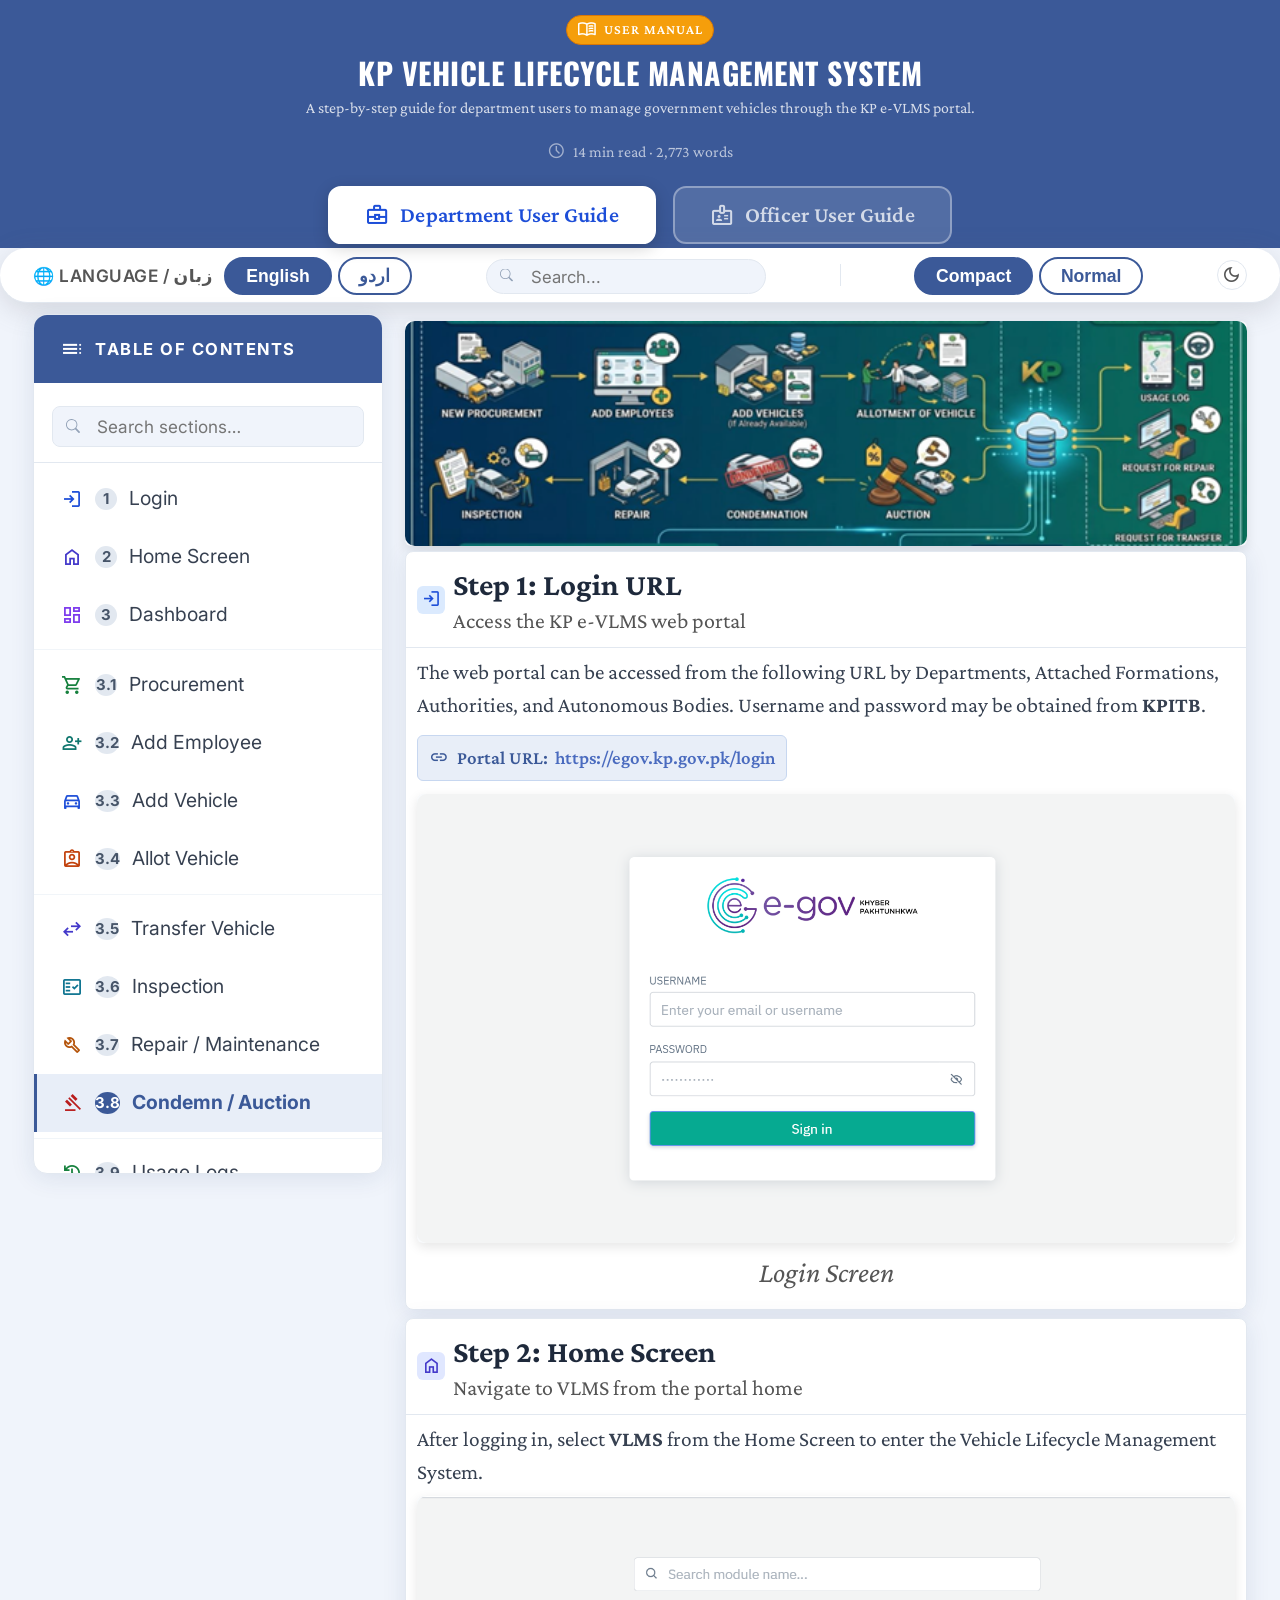
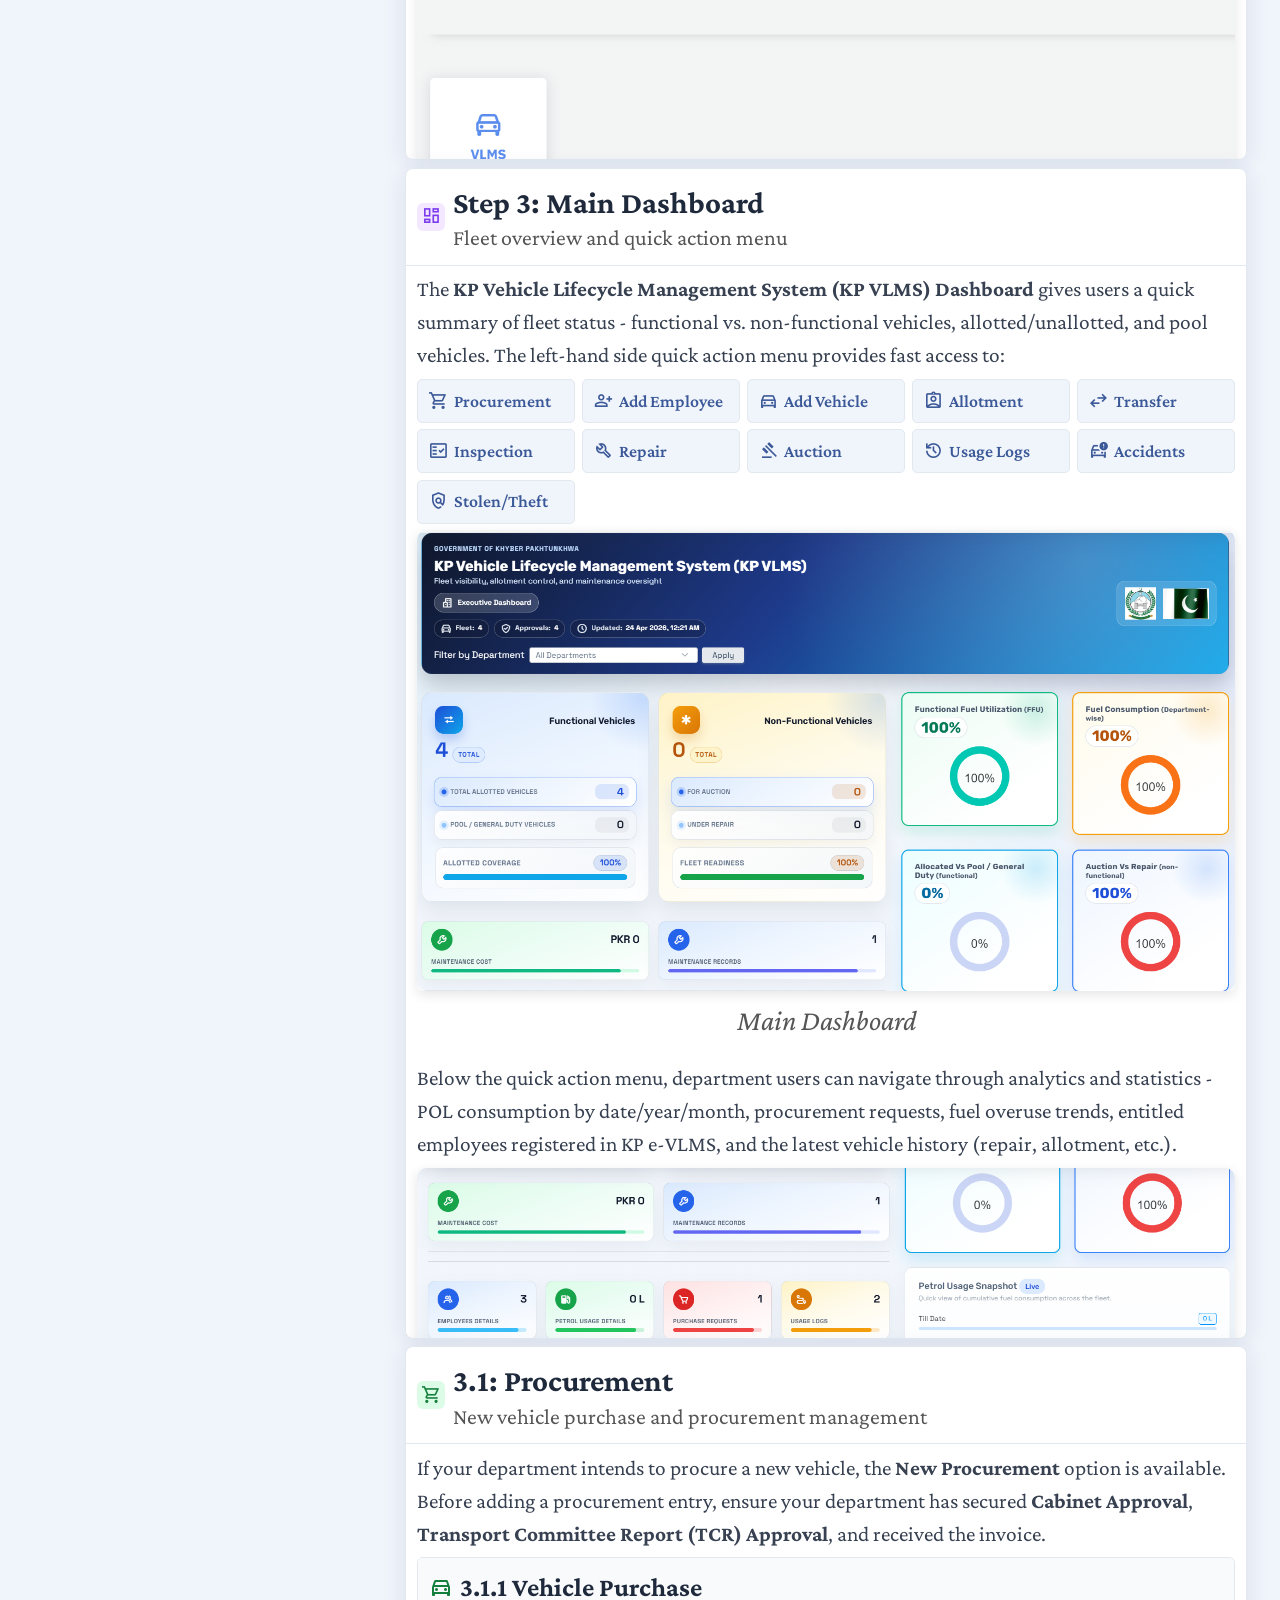
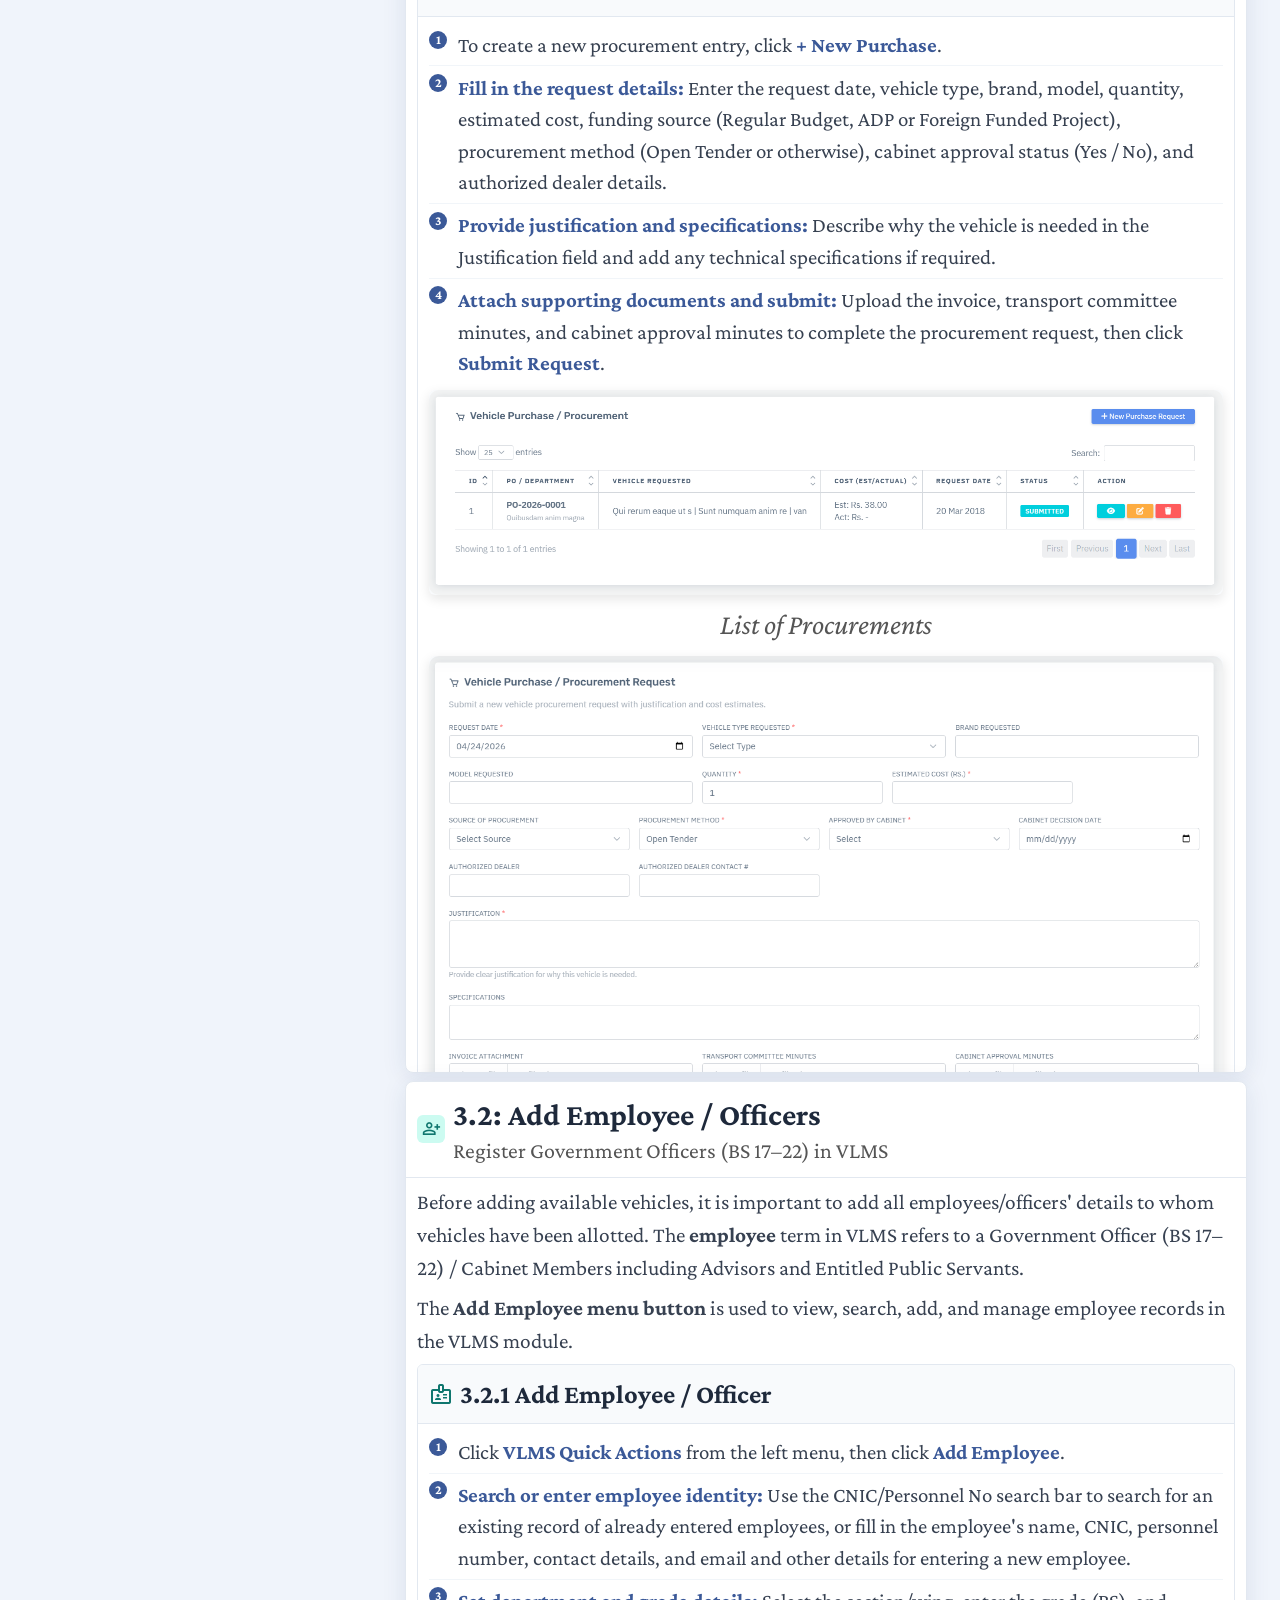
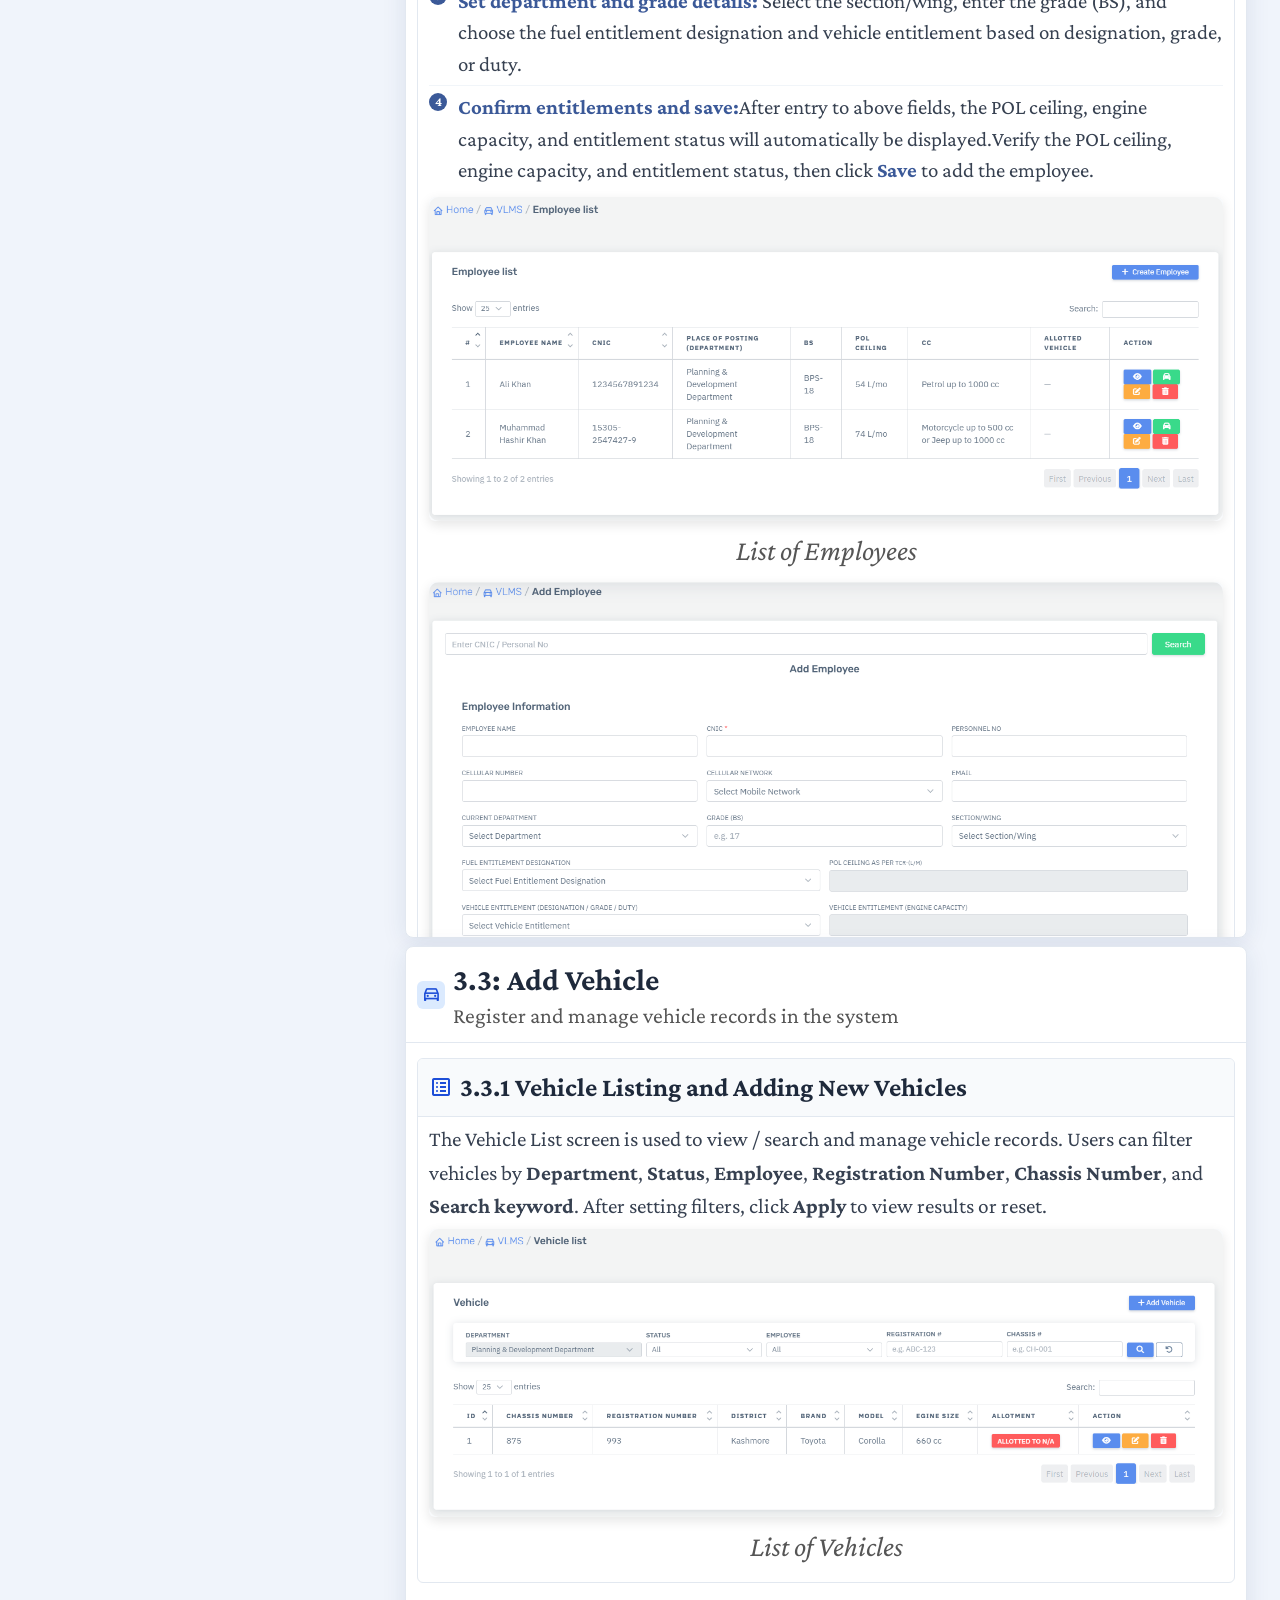
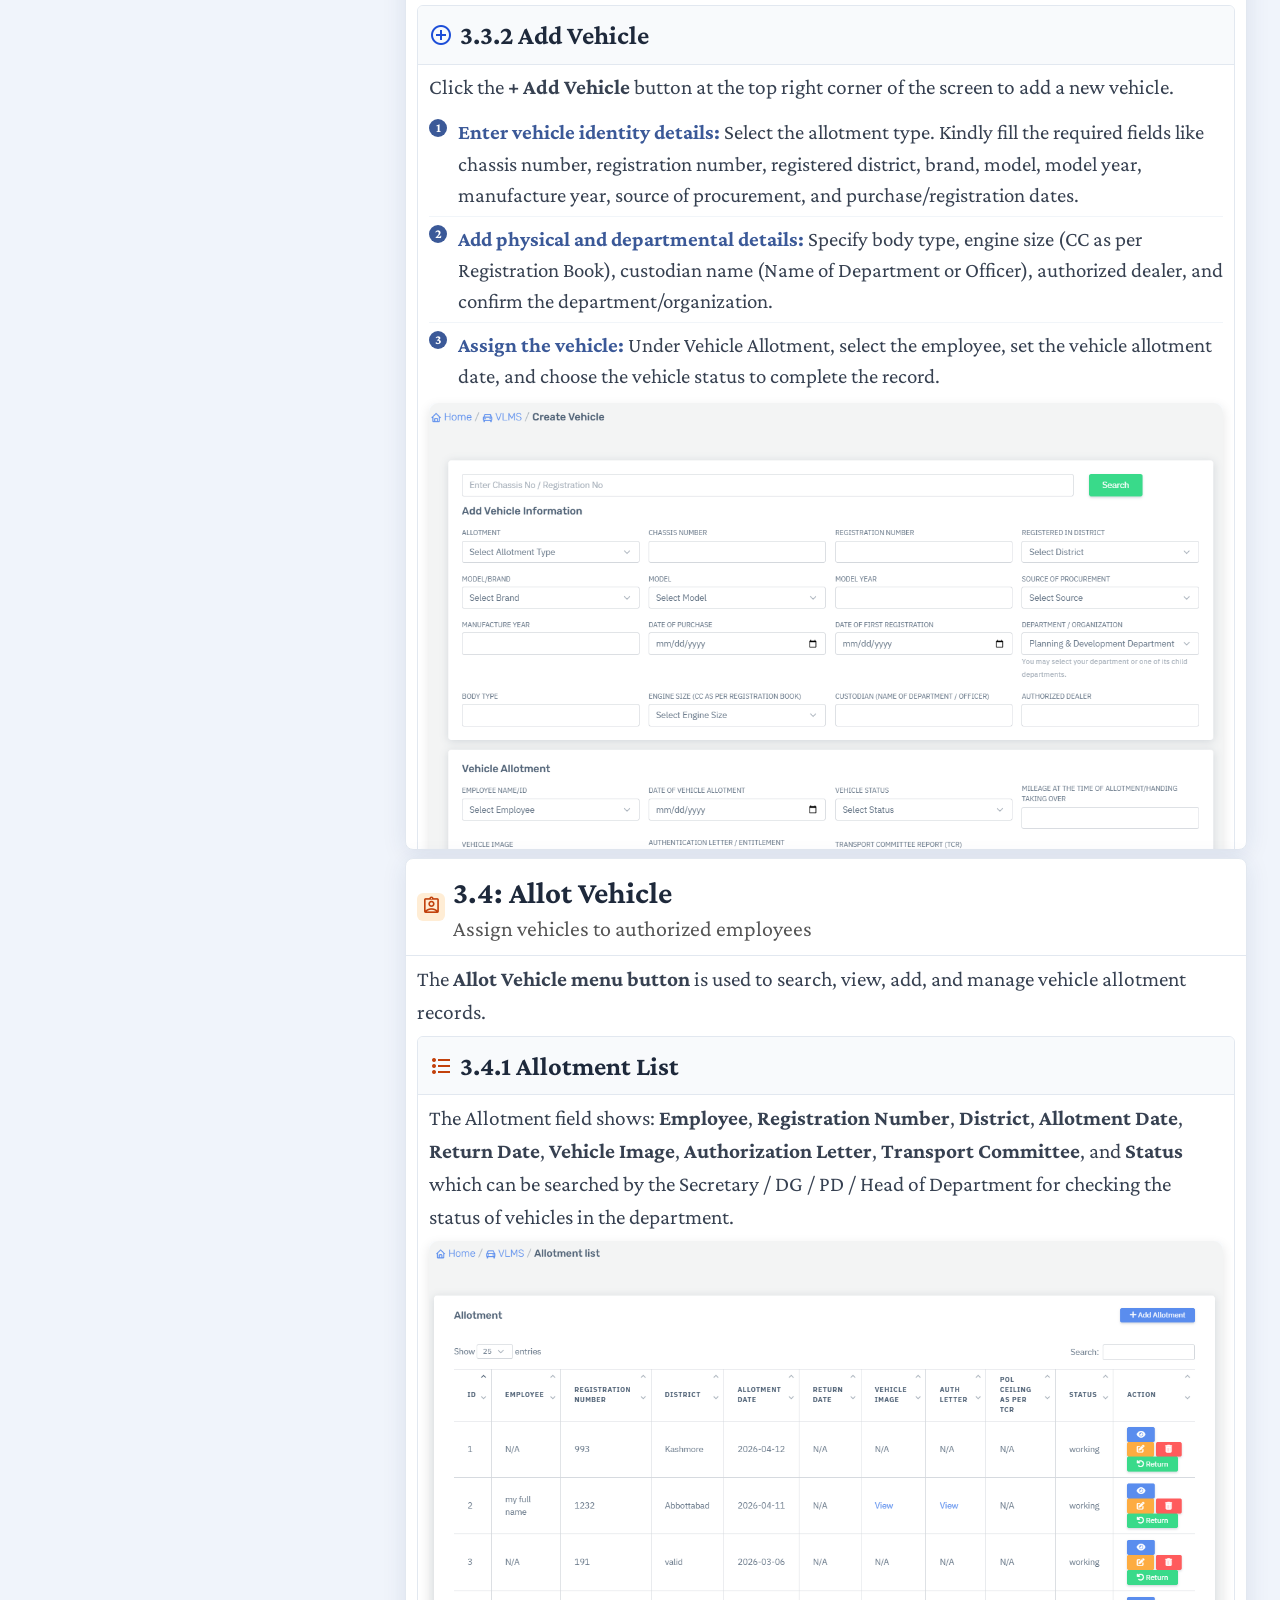
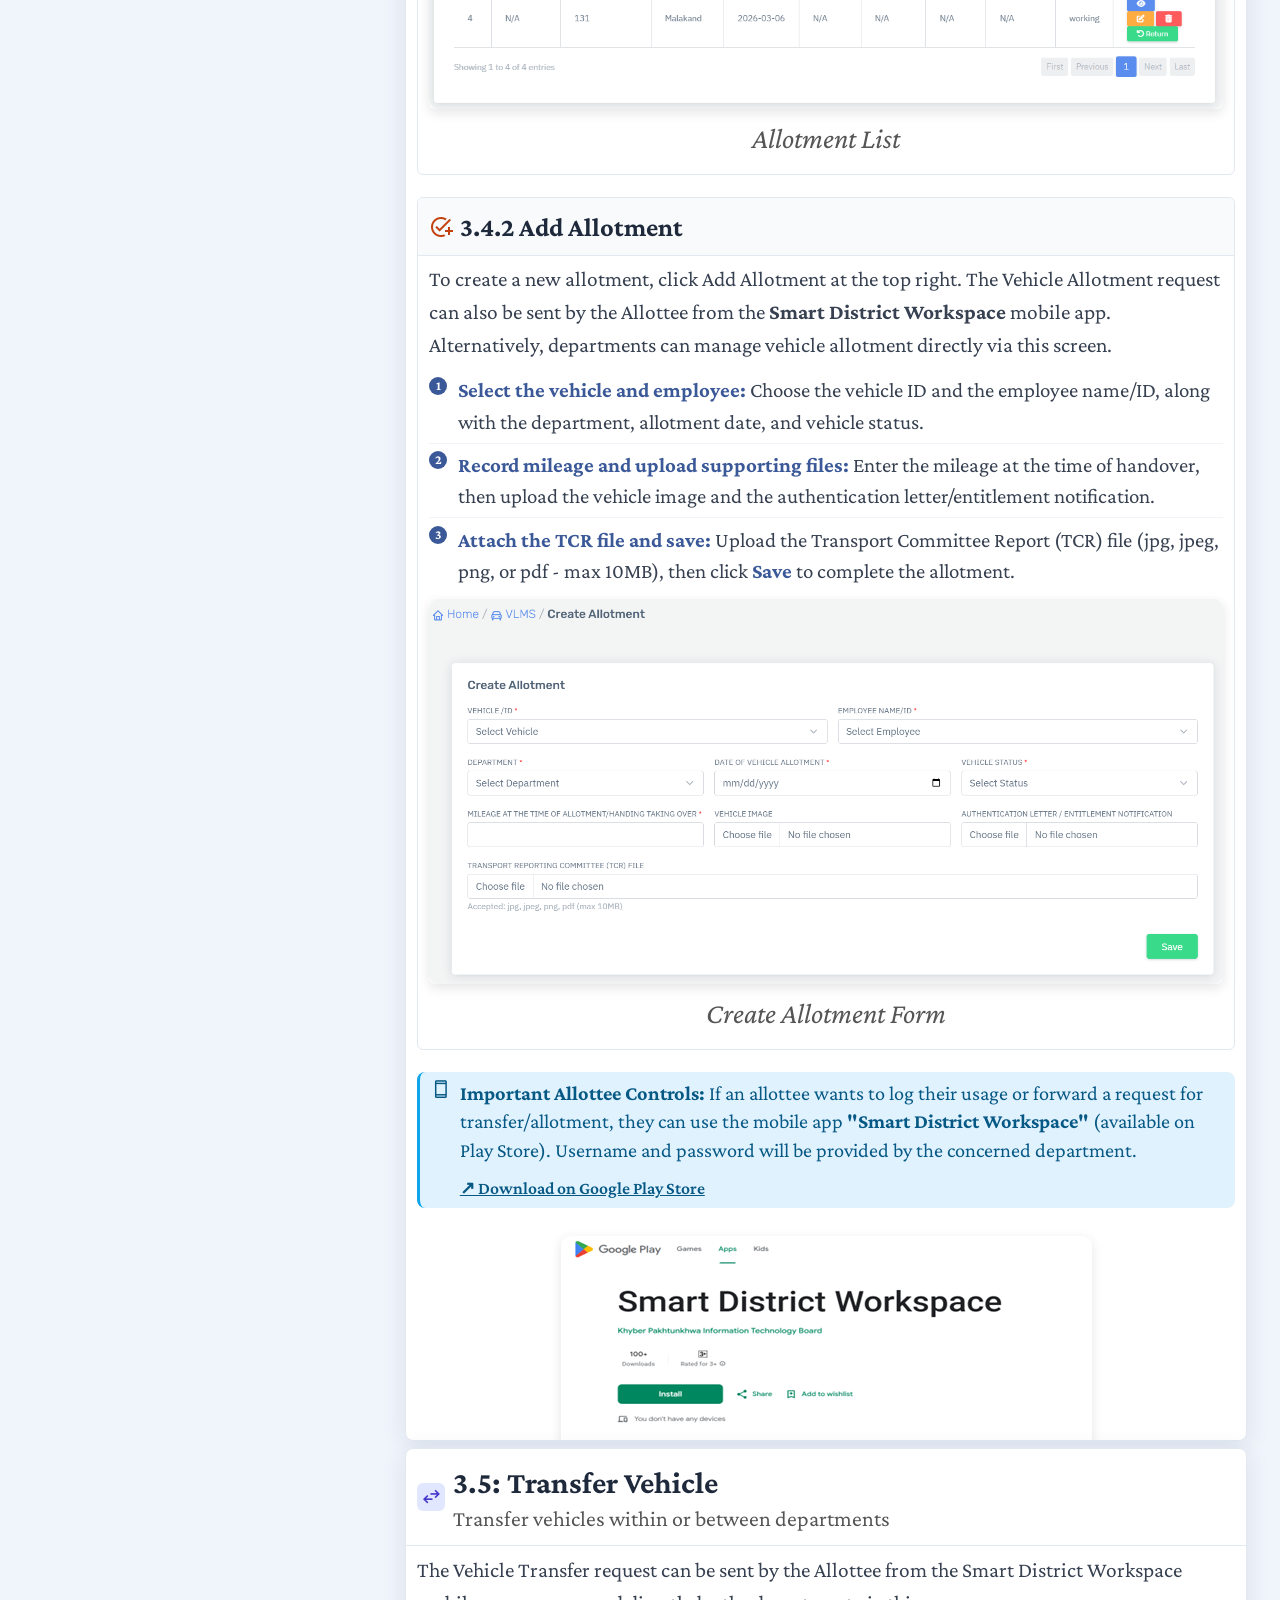
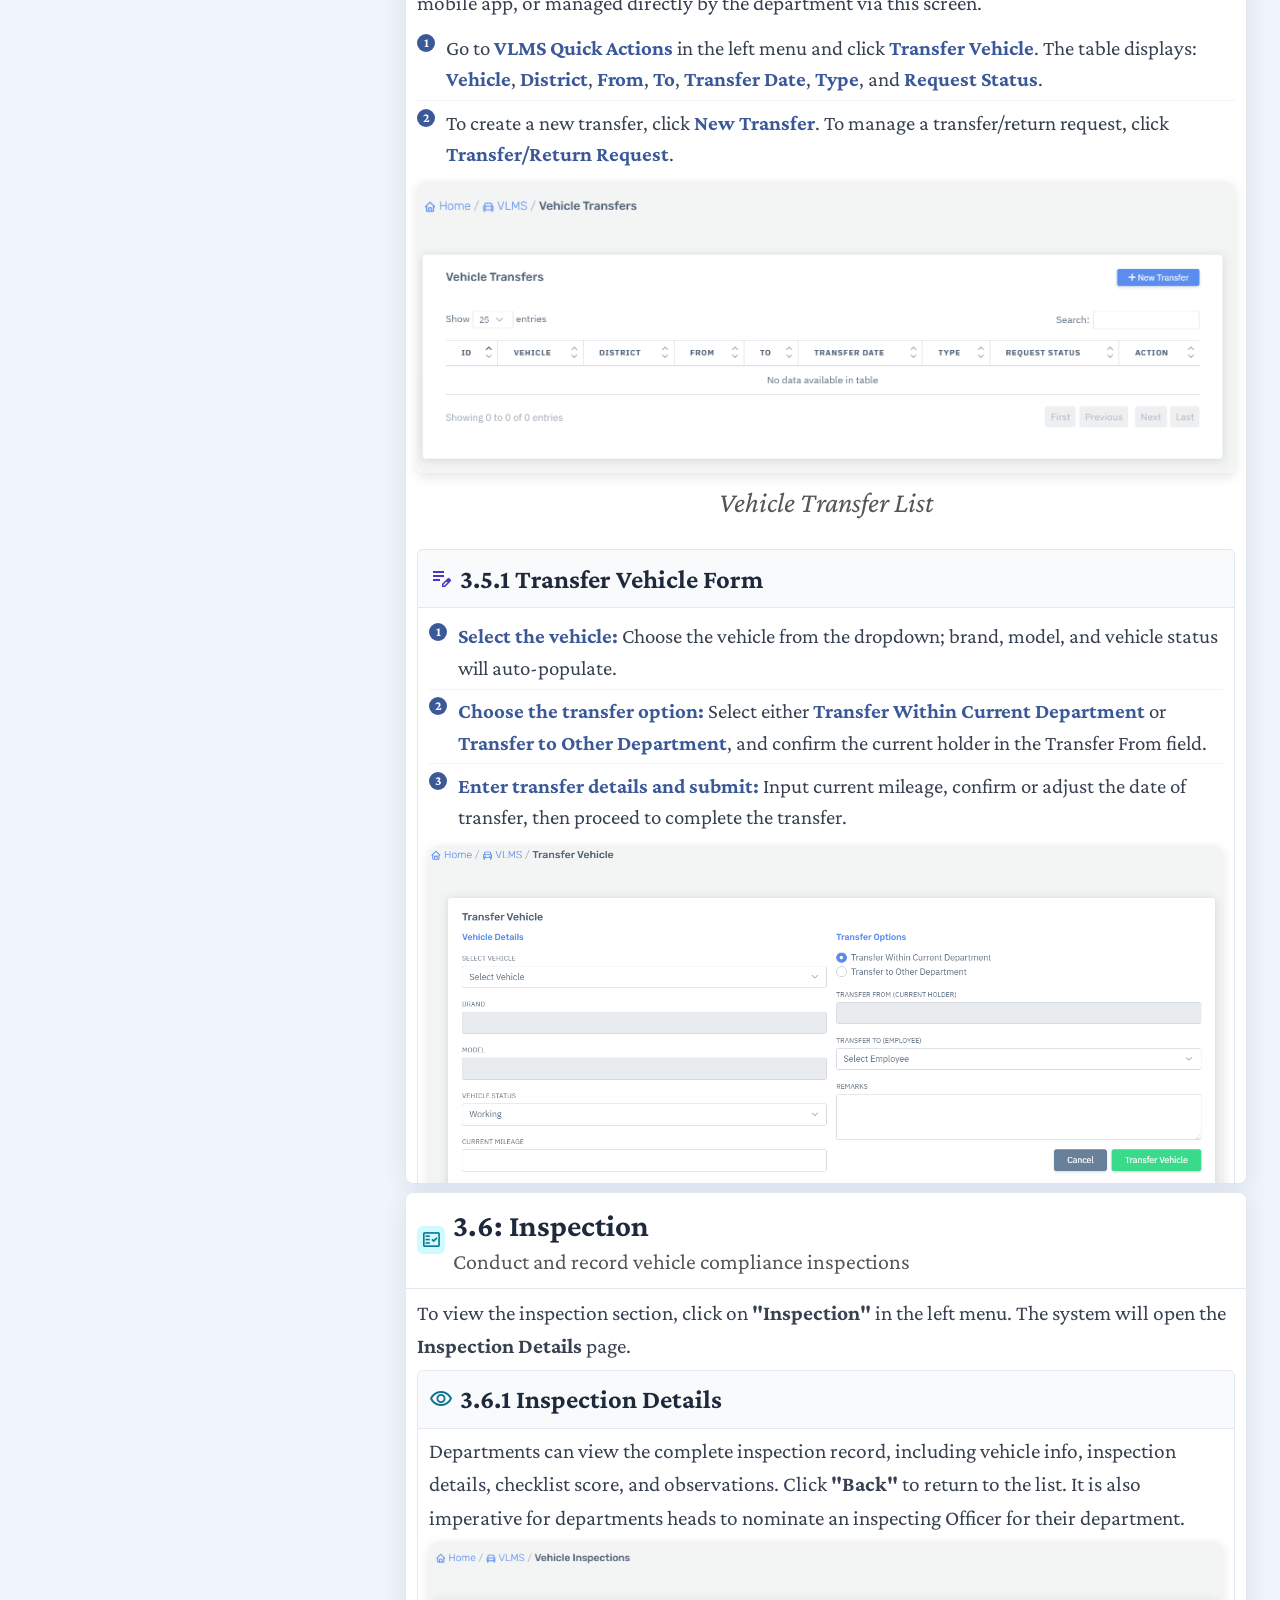
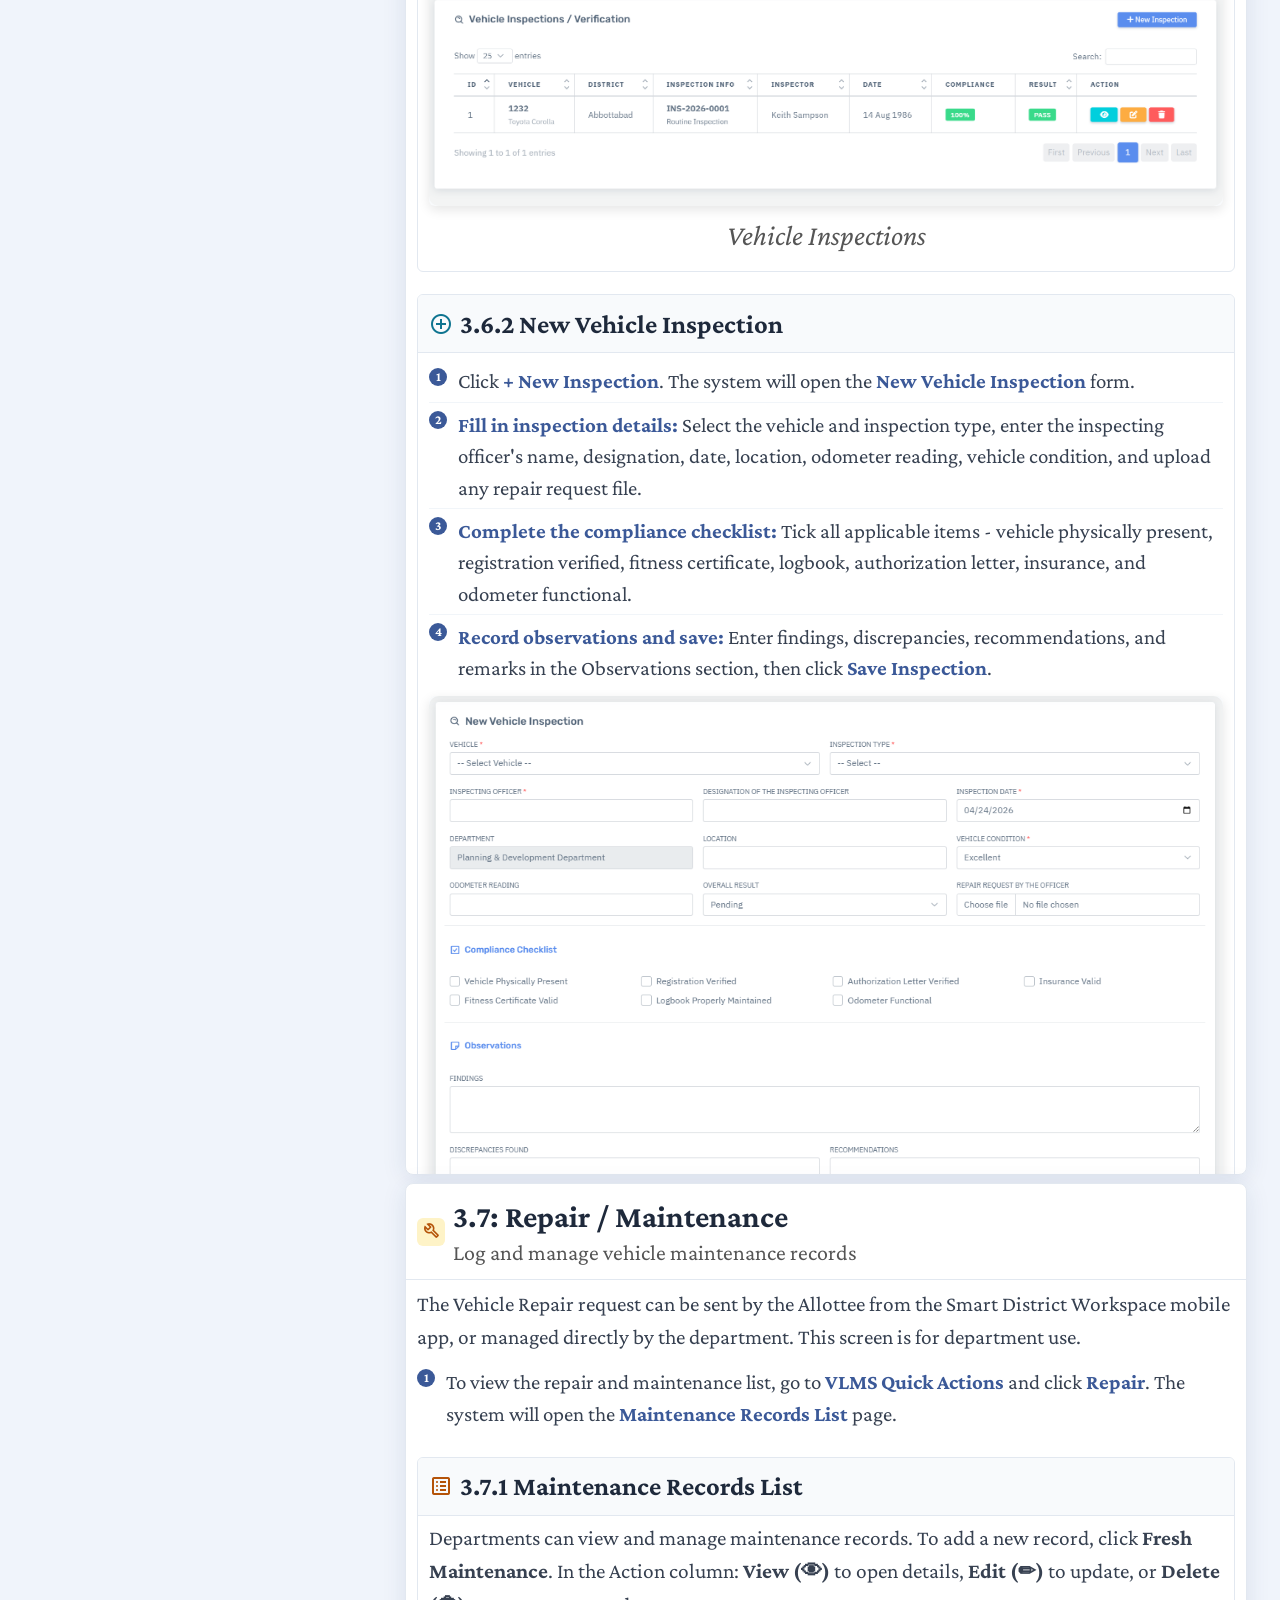
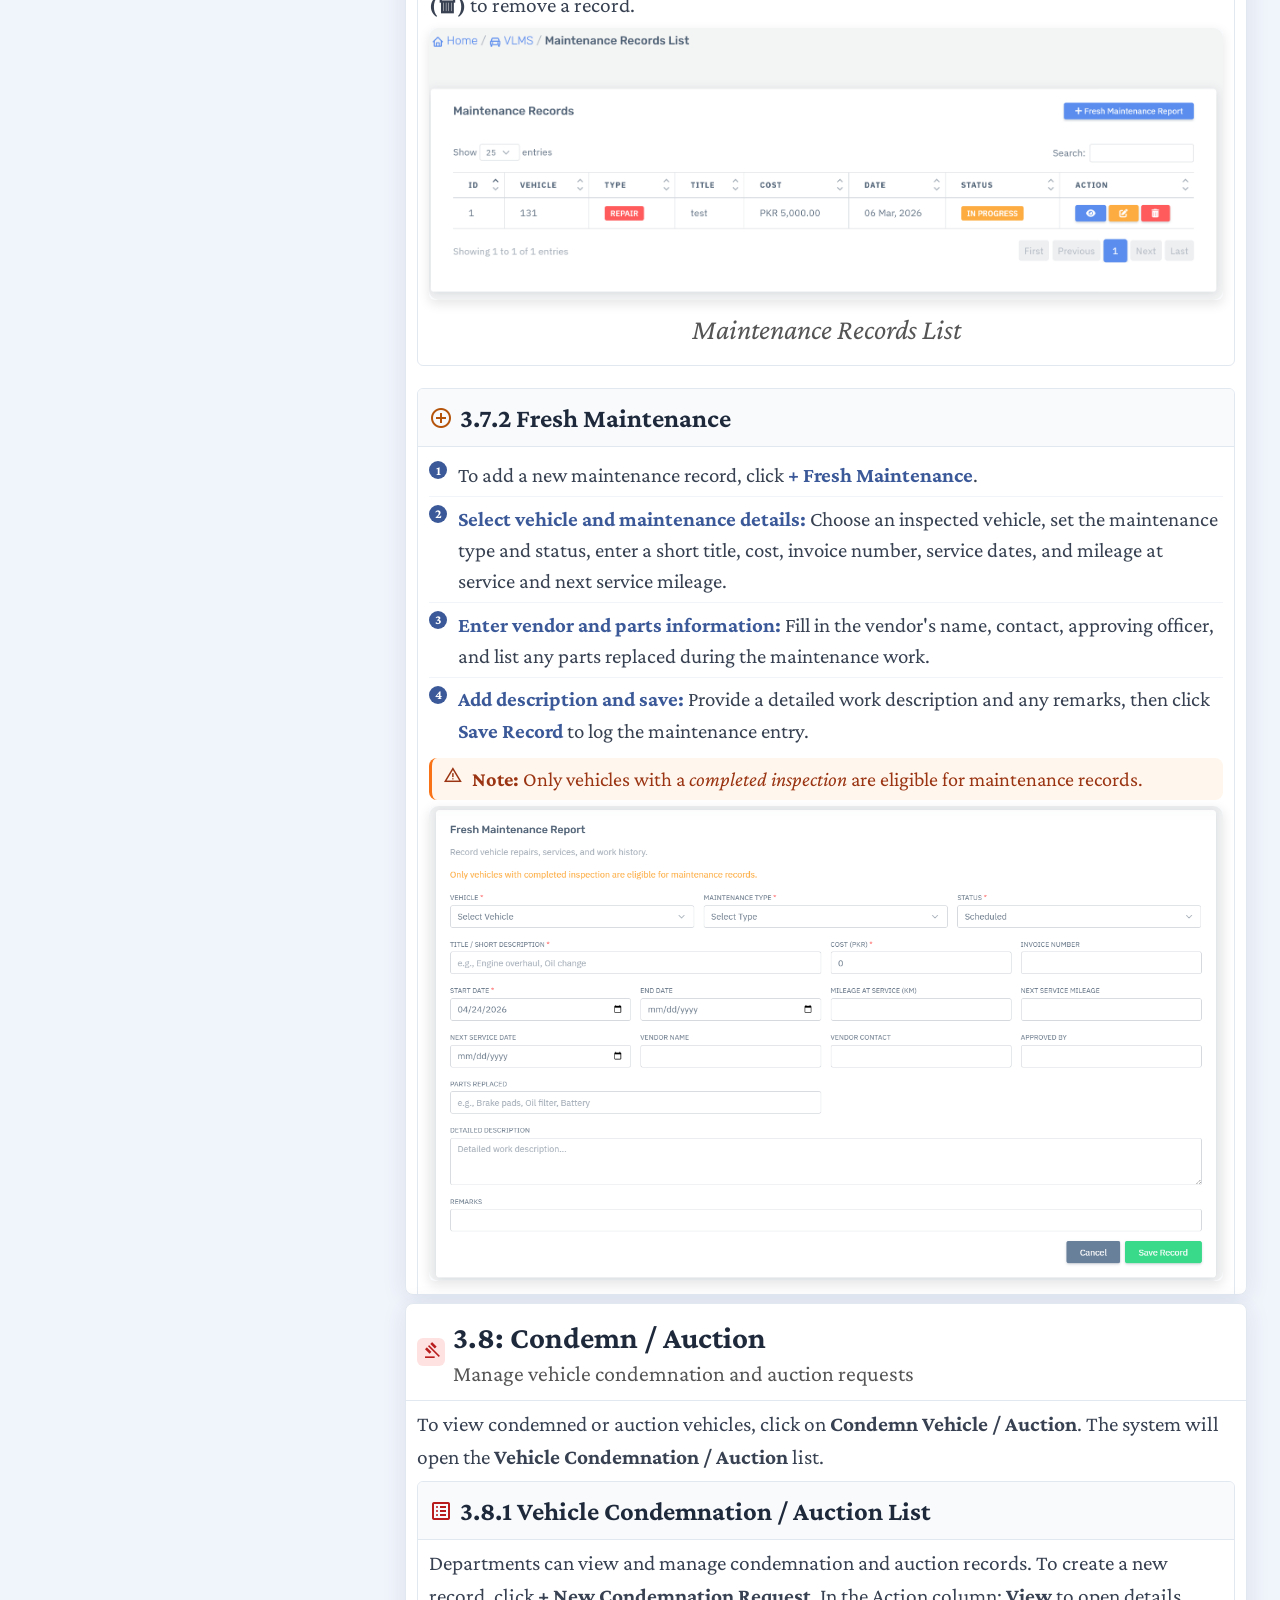
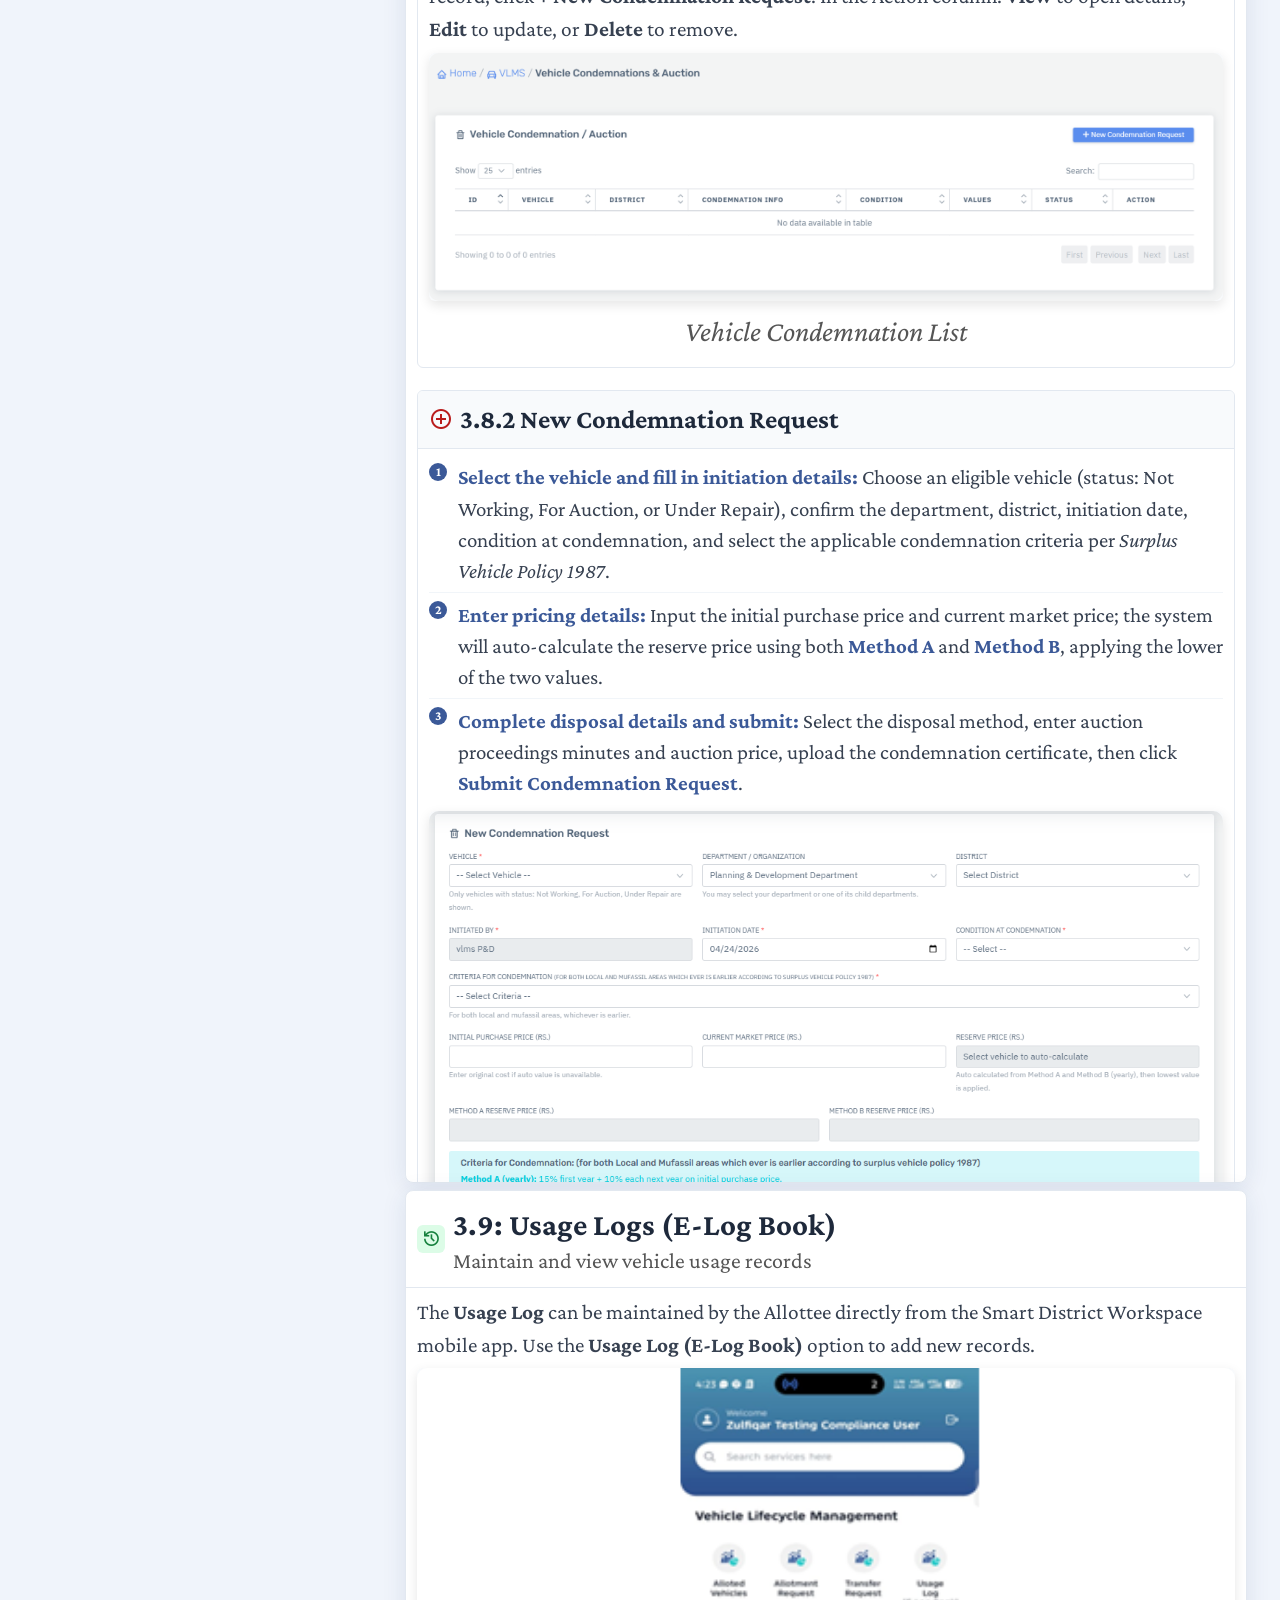
==== commit 9c1ccb2d: "Implement skeleton loader" ====
--- a/index.html
+++ b/index.html
@@ -7,17 +7,232 @@
     <title>KP Vehicle Lifecycle Management System – User Manual</title>
     <link rel="preconnect" href="https://fonts.googleapis.com">
     <link rel="preconnect" href="https://fonts.gstatic.com" crossorigin>
-    <link
-        href="https://fonts.googleapis.com/css2?family=Crimson+Pro:ital,wght@0,300;0,400;0,500;0,600;0,700;1,400;1,600&family=Oswald:wght@500;600;700&family=Inter:wght@400;500;600;700&display=swap"
-        rel="stylesheet">
-    <link id="urdu-font-link" rel="stylesheet" href=""
-        data-href="https://fonts.googleapis.com/css2?family=Noto+Nastaliq+Urdu:wght@400..700&display=swap">
-    <link rel="stylesheet"
-        href="https://fonts.googleapis.com/css2?family=Material+Symbols+Outlined:opsz,wght,FILL,GRAD@20..48,100..700,0..1,-50..200">
+    <link href="https://fonts.googleapis.com/css2?family=Crimson+Pro:ital,wght@0,300;0,400;0,500;0,600;0,700;1,400;1,600&family=Oswald:wght@500;600;700&family=Inter:wght@400;500;600;700&display=swap" rel="stylesheet">
+    <link id="urdu-font-link" rel="stylesheet" href="" data-href="https://fonts.googleapis.com/css2?family=Noto+Nastaliq+Urdu:wght@400..700&display=swap">
+    <link rel="stylesheet" href="https://fonts.googleapis.com/css2?family=Material+Symbols+Outlined:opsz,wght,FILL,GRAD@20..48,100..700,0..1,-50..200">
     <link rel="stylesheet" href="assets/style.min.css?v=2026.04.25">
 </head>
 
 <body>
+    <!-- Loading skeleton overlay -->
+    <div id="page-loader">
+        <!-- Hero -->
+        <div class="sk-hero">
+            <div class="sk-hero-inner">
+                <div class="sk-block sk-badge"></div>
+                <div class="sk-block sk-h1"></div>
+                <div class="sk-block sk-readtime"></div>
+                <!-- Two tab buttons -->
+                <div class="sk-tabs">
+                    <div class="sk-block sk-tab-btn"></div>
+                    <div class="sk-block sk-tab-btn"></div>
+                </div>
+            </div>
+        </div>
+        <!-- Lang switcher bar -->
+        <div class="sk-bar">
+            <div class="sk-bar-inner">
+                <div class="sk-block sk-bar-pill"></div>
+                <div class="sk-block sk-bar-pill sk-bar-pill--wide"></div>
+                <div class="sk-block sk-bar-pill"></div>
+                <div class="sk-block sk-bar-search"></div>
+                <div class="sk-block sk-bar-pill sk-bar-pill--wide"></div>
+                <div class="sk-block sk-bar-pill"></div>
+                <div class="sk-block sk-bar-icon"></div>
+            </div>
+        </div>
+        <!-- Page wrap (sidebar + main) -->
+        <div class="sk-page-wrap">
+            <div class="sk-page-inner">
+                <!-- Sidebar -->
+                <div class="sk-sidebar">
+                    <div class="sk-sidebar-head"></div>
+                    <div class="sk-sidebar-search"></div>
+                    <div class="sk-nav-list">
+                        <div class="sk-block sk-nav-item"></div>
+                        <div class="sk-block sk-nav-item"></div>
+                        <div class="sk-block sk-nav-item"></div>
+                        <div class="sk-block sk-nav-item"></div>
+                        <div class="sk-block sk-nav-item"></div>
+                        <div class="sk-block sk-nav-item"></div>
+                        <div class="sk-block sk-nav-item"></div>
+                        <div class="sk-block sk-nav-item"></div>
+                    </div>
+                </div>
+                <!-- Main content -->
+                <div class="sk-main">
+                    <div class="sk-block sk-section-title"></div>
+                    <div class="sk-block sk-sub"></div>
+                    <div class="sk-block sk-text"></div>
+                    <div class="sk-block sk-text sk-text--short"></div>
+                    <div class="sk-block sk-img"></div>
+                    <div class="sk-block sk-text"></div>
+                    <div class="sk-block sk-text sk-text--short"></div>
+                </div>
+            </div>
+        </div>
+    </div>
+    <style>
+        /* ── Loader shell ── */
+        #page-loader {
+            position: fixed;
+            inset: 0;
+            z-index: 99999;
+            background: #eef1f7;
+            overflow-y: auto;
+        }
+        body.dark-mode #page-loader { background: #0f172a; }
+
+        /* ── Shimmer base ── */
+        .sk-block {
+            border-radius: 6px;
+            background-size: 400% 100%;
+            animation: sk-shimmer 1.5s infinite linear;
+        }
+        /* on dark hero */
+        .sk-hero .sk-block {
+            background-image: linear-gradient(90deg,
+                rgba(255,255,255,.10) 25%,
+                rgba(255,255,255,.26) 50%,
+                rgba(255,255,255,.10) 75%);
+        }
+        /* on light bar / body */
+        .sk-bar .sk-block,
+        .sk-page-wrap .sk-block {
+            background-image: linear-gradient(90deg,
+                #cdd5e0 25%, #e4eaf3 50%, #cdd5e0 75%);
+        }
+        body.dark-mode .sk-bar .sk-block,
+        body.dark-mode .sk-page-wrap .sk-block {
+            background-image: linear-gradient(90deg,
+                #1e293b 25%, #263347 50%, #1e293b 75%);
+        }
+        @keyframes sk-shimmer {
+            0%   { background-position: 100% 0; }
+            100% { background-position: -300% 0; }
+        }
+
+        /* ── Hero ── */
+        .sk-hero {
+            background: linear-gradient(160deg, #2c4a8c 0%, #3d6bbf 100%);
+            padding: 0.3rem 1.2rem .3rem
+        }
+        .sk-hero-inner {
+            max-width: 1400px;
+            margin: 0 auto;
+            display: flex;
+            flex-direction: column;
+            align-items: center;
+            gap: 1rem;
+        }
+        .sk-badge    { height: 25px; width: 130px; border-radius: 20px; }
+        .sk-h1       { height: 35px; width: 60%; max-width: 700px; }
+        .sk-readtime { height: 20px; width: 160px; border-radius: 20px; }
+        .sk-tabs     { display: flex; gap: 1rem; margin-top: .4rem; }
+        .sk-tab-btn  { height: 60px; width: 300px; border-radius: 10px; }
+
+        /* ── Lang-switcher bar ── */
+        .sk-bar {
+            background: #fff;
+            border-bottom: 1px solid #dde3ef;
+            padding: .6rem 1.5rem;
+        }
+        body.dark-mode .sk-bar { background: #1e293b; border-color: #334155; }
+        .sk-bar-inner {
+            max-width: 1400px;
+            margin: 0 auto;
+            display: flex;
+            align-items: center;
+            gap: .6rem;
+        }
+        .sk-bar-pill        { height: 32px; width: 68px;  border-radius: 20px; }
+        .sk-bar-pill--wide  { width: 90px; }
+        .sk-bar-search      { height: 32px; width: 200px; border-radius: 20px; margin: 0 auto; }
+        .sk-bar-icon        { height: 32px; width: 32px;  border-radius: 50%; margin-left: auto; }
+
+        /* ── Page wrap ── */
+        .sk-page-wrap {
+            padding: 1.5rem 1.5rem;
+        }
+        .sk-page-inner {
+            max-width: 1400px;
+            margin: 0 auto;
+            display: flex;
+            gap: 1.5rem;
+            align-items: flex-start;
+        }
+
+        /* ── Sidebar ── */
+        .sk-sidebar {
+            flex: 0 0 290px;
+            border-radius: 10px;
+            overflow: hidden;
+            border: 1px solid #dde3ef;
+        }
+        body.dark-mode .sk-sidebar { border-color: #334155; }
+        .sk-sidebar-head {
+            height: 52px;
+            background: linear-gradient(90deg, #2c4a8c 60%, #3d6bbf 100%);
+        }
+        .sk-sidebar-search {
+            height: 38px;
+            margin: .75rem;
+            border-radius: 6px;
+            background: linear-gradient(90deg, #cdd5e0 25%, #e4eaf3 50%, #cdd5e0 75%);
+            background-size: 400% 100%;
+            animation: sk-shimmer 1.5s infinite linear;
+        }
+        body.dark-mode .sk-sidebar-search {
+            background-image: linear-gradient(90deg, #1e293b 25%, #263347 50%, #1e293b 75%);
+        }
+        .sk-nav-list {
+            display: flex;
+            flex-direction: column;
+            gap: 0;
+            padding: 0 .75rem .75rem;
+        }
+        .sk-nav-item { height: 40px; margin-top: .5rem; }
+
+        /* ── Main ── */
+        .sk-main {
+            flex: 1;
+            display: flex;
+            flex-direction: column;
+            gap: .9rem;
+            min-width: 0;
+        }
+        .sk-section-title { height: 32px; width: 52%; }
+        .sk-sub           { height: 15px; width: 70%; }
+        .sk-text          { height: 13px; width: 100%; }
+        .sk-text--short   { width: 68%; }
+        .sk-img           { height: 380px; width: 100%; border-radius: 8px; }
+
+        /* ── Fade out ── */
+        #page-loader.loader-hide {
+            animation: loader-fade .4s ease forwards;
+            pointer-events: none;
+        }
+        @keyframes loader-fade { to { opacity: 0; } }
+    </style>
+    <script>
+        (function () {
+            var loader = document.getElementById('page-loader');
+            function dismiss() {
+                loader.classList.add('loader-hide');
+                loader.addEventListener('animationend', function () {
+                    loader.remove();
+                }, { once: true });
+            }
+            Promise.all([
+                document.fonts.ready,
+                new Promise(function (res) {
+                    if (document.readyState === 'complete') res();
+                    else window.addEventListener('load', res, { once: true });
+                })
+            ]).then(dismiss);
+        })();
+    </script>
+
     <div id="progress-bar"></div>
     <header class="hero">
         <div class="hero-inner">
@@ -1285,8 +1500,7 @@
                     </div>
 
                     <div class="screenshot">
-                        <img src="assets/images/image028.png" alt="Reports Center" onerror="this.parentElement.innerHTML='<div class=\'screenshot-ph\'><span class=\'material-symbols-outlined\'>image</span><span>Fig 10.1: Reports 
-                                &amp; Audit Center</span></div>'">
+                        <img src="assets/images/image028.png" alt="Reports Center" onerror="this.parentElement.innerHTML='<div class=\'screenshot-ph\'><span class=\'material-symbols-outlined\'>image</span><span>Fig 10.1: Reports &amp; Audit Center</span></div>'">
                     </div>
                     <p class="fig-caption">Reports &amp; Audit Center</p>
                 </div>
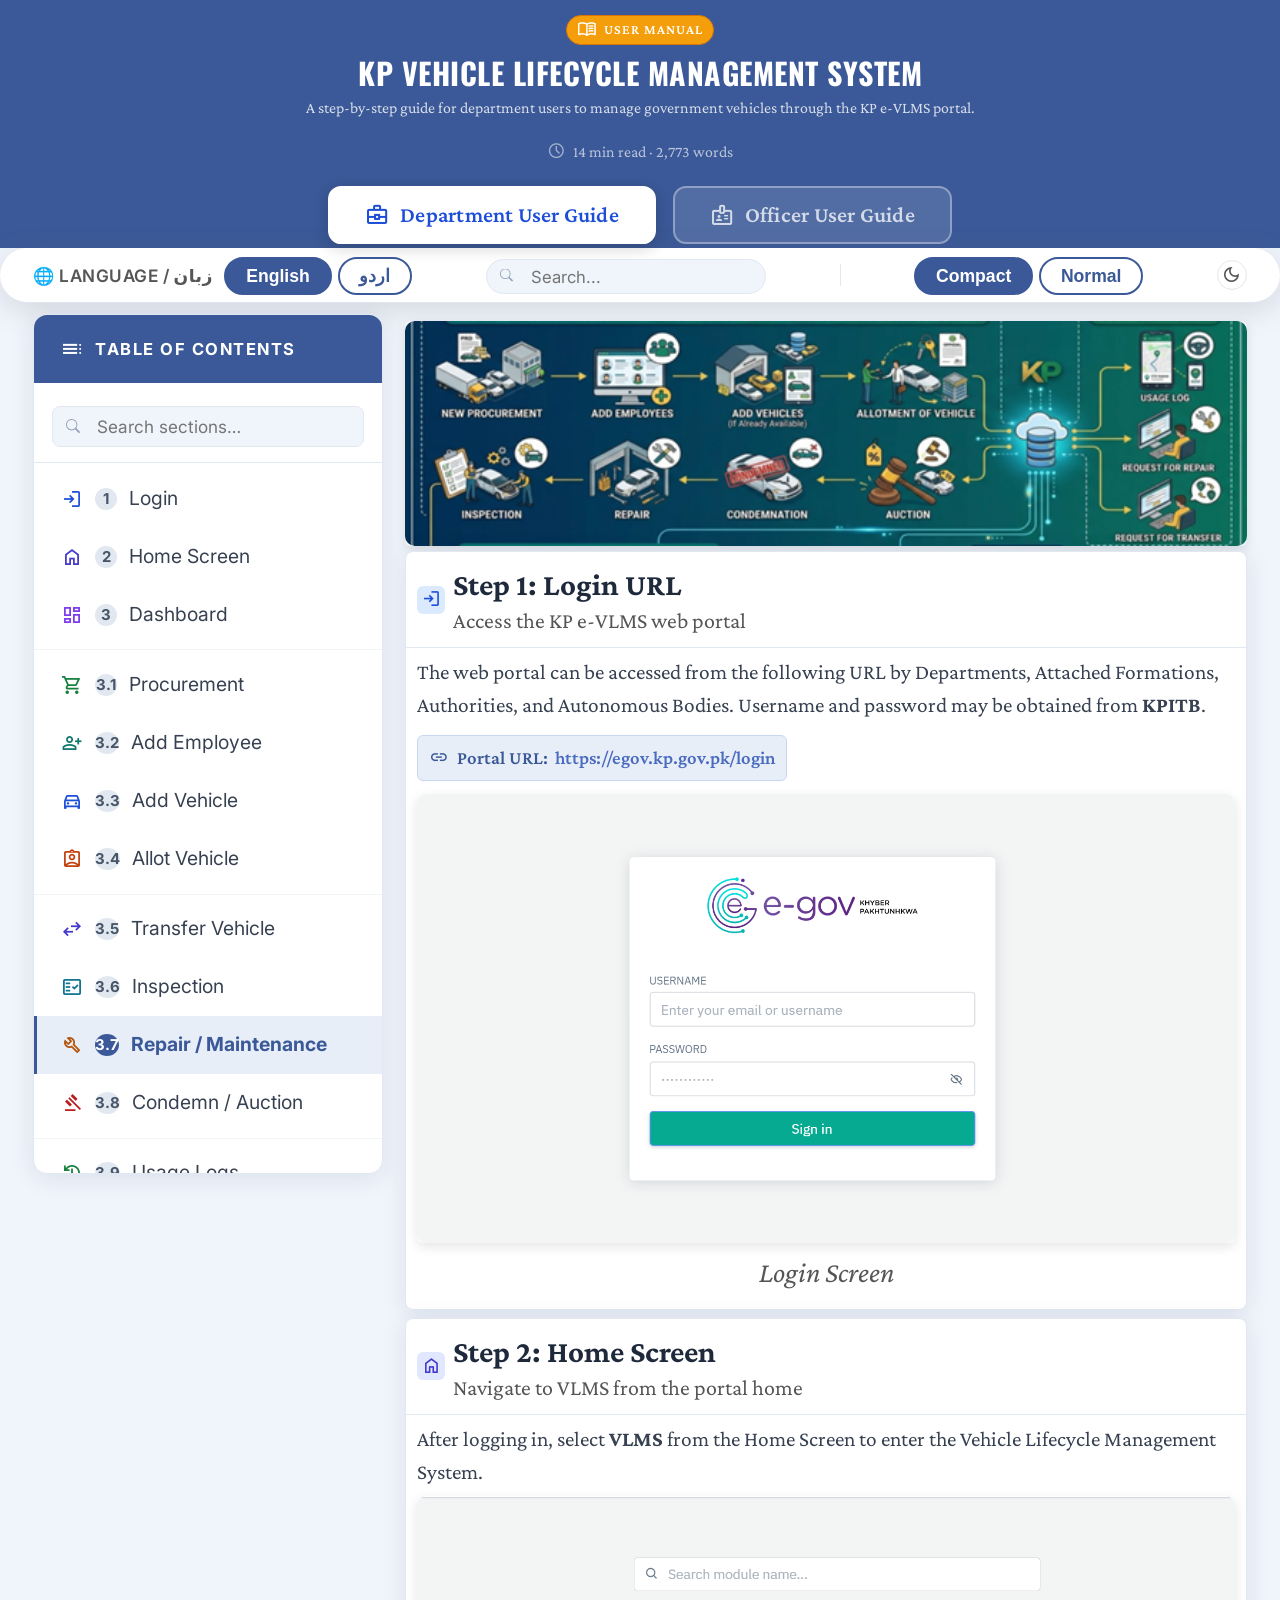
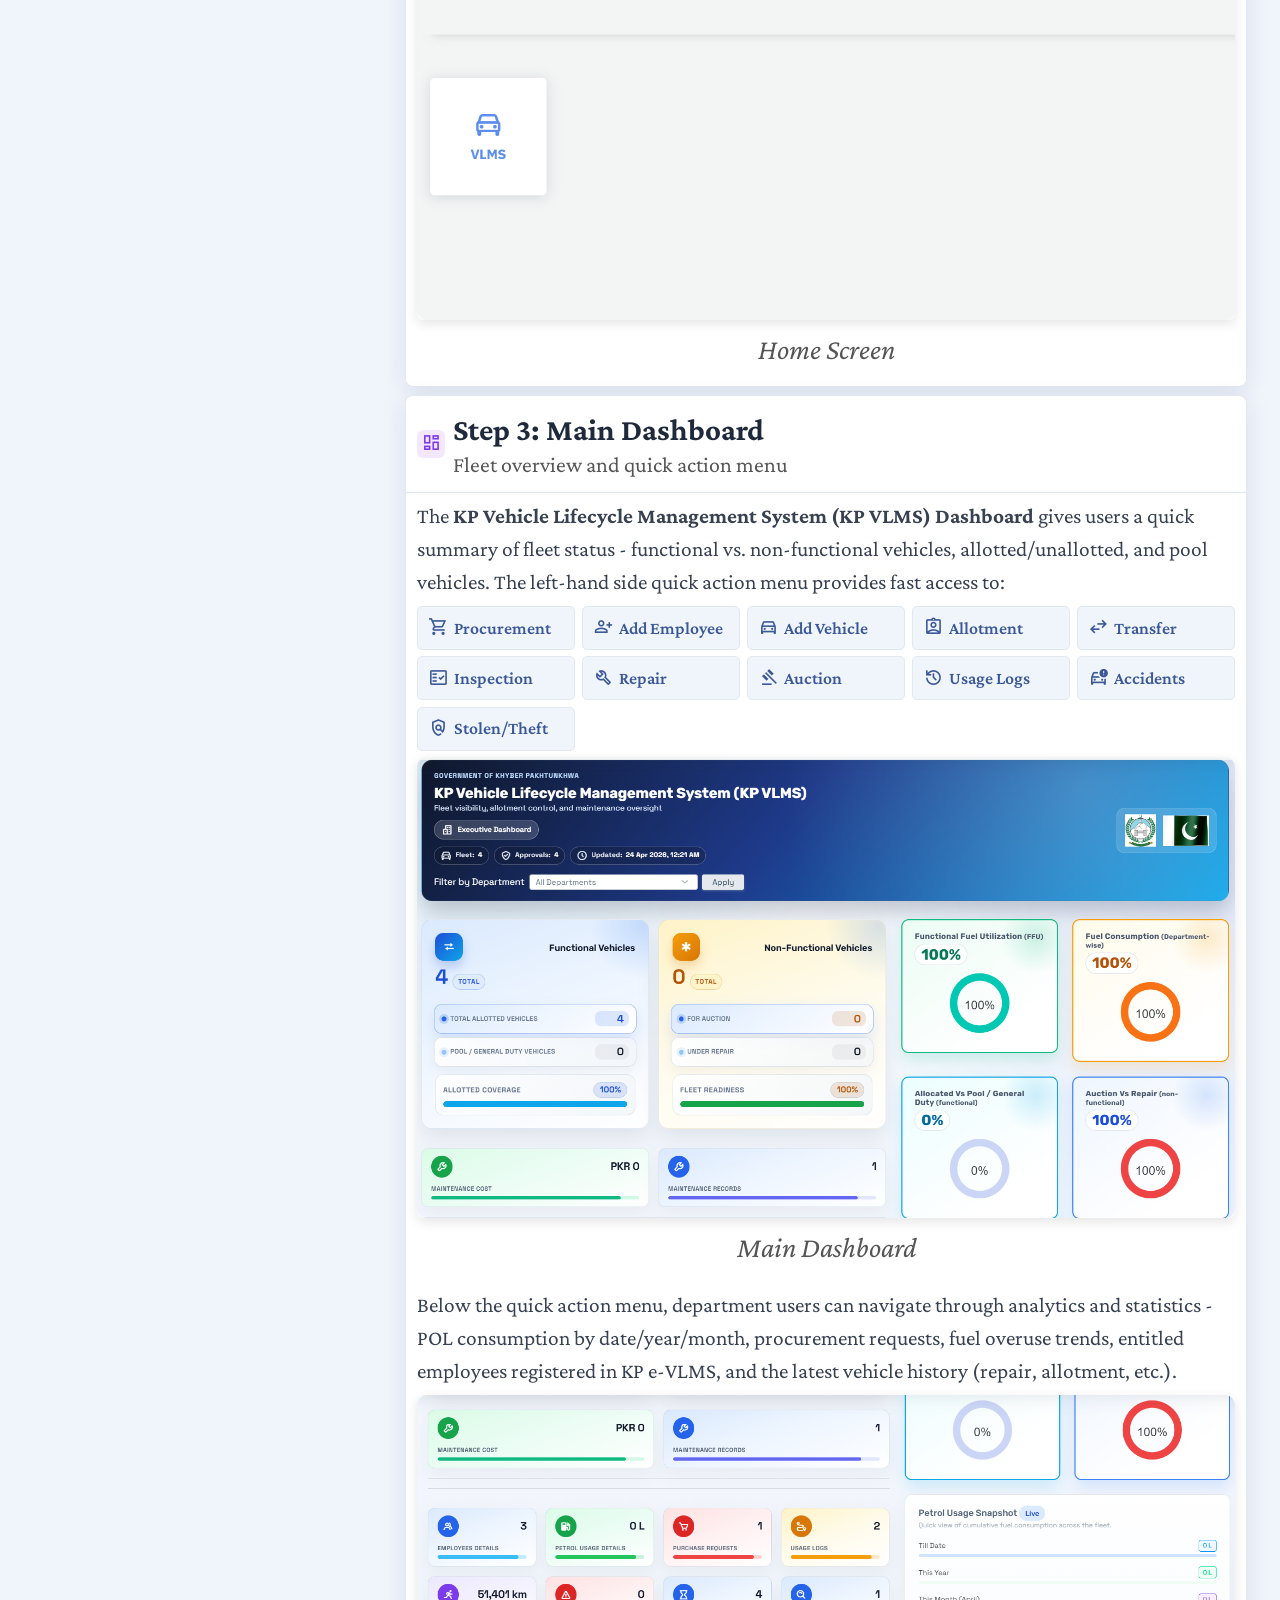
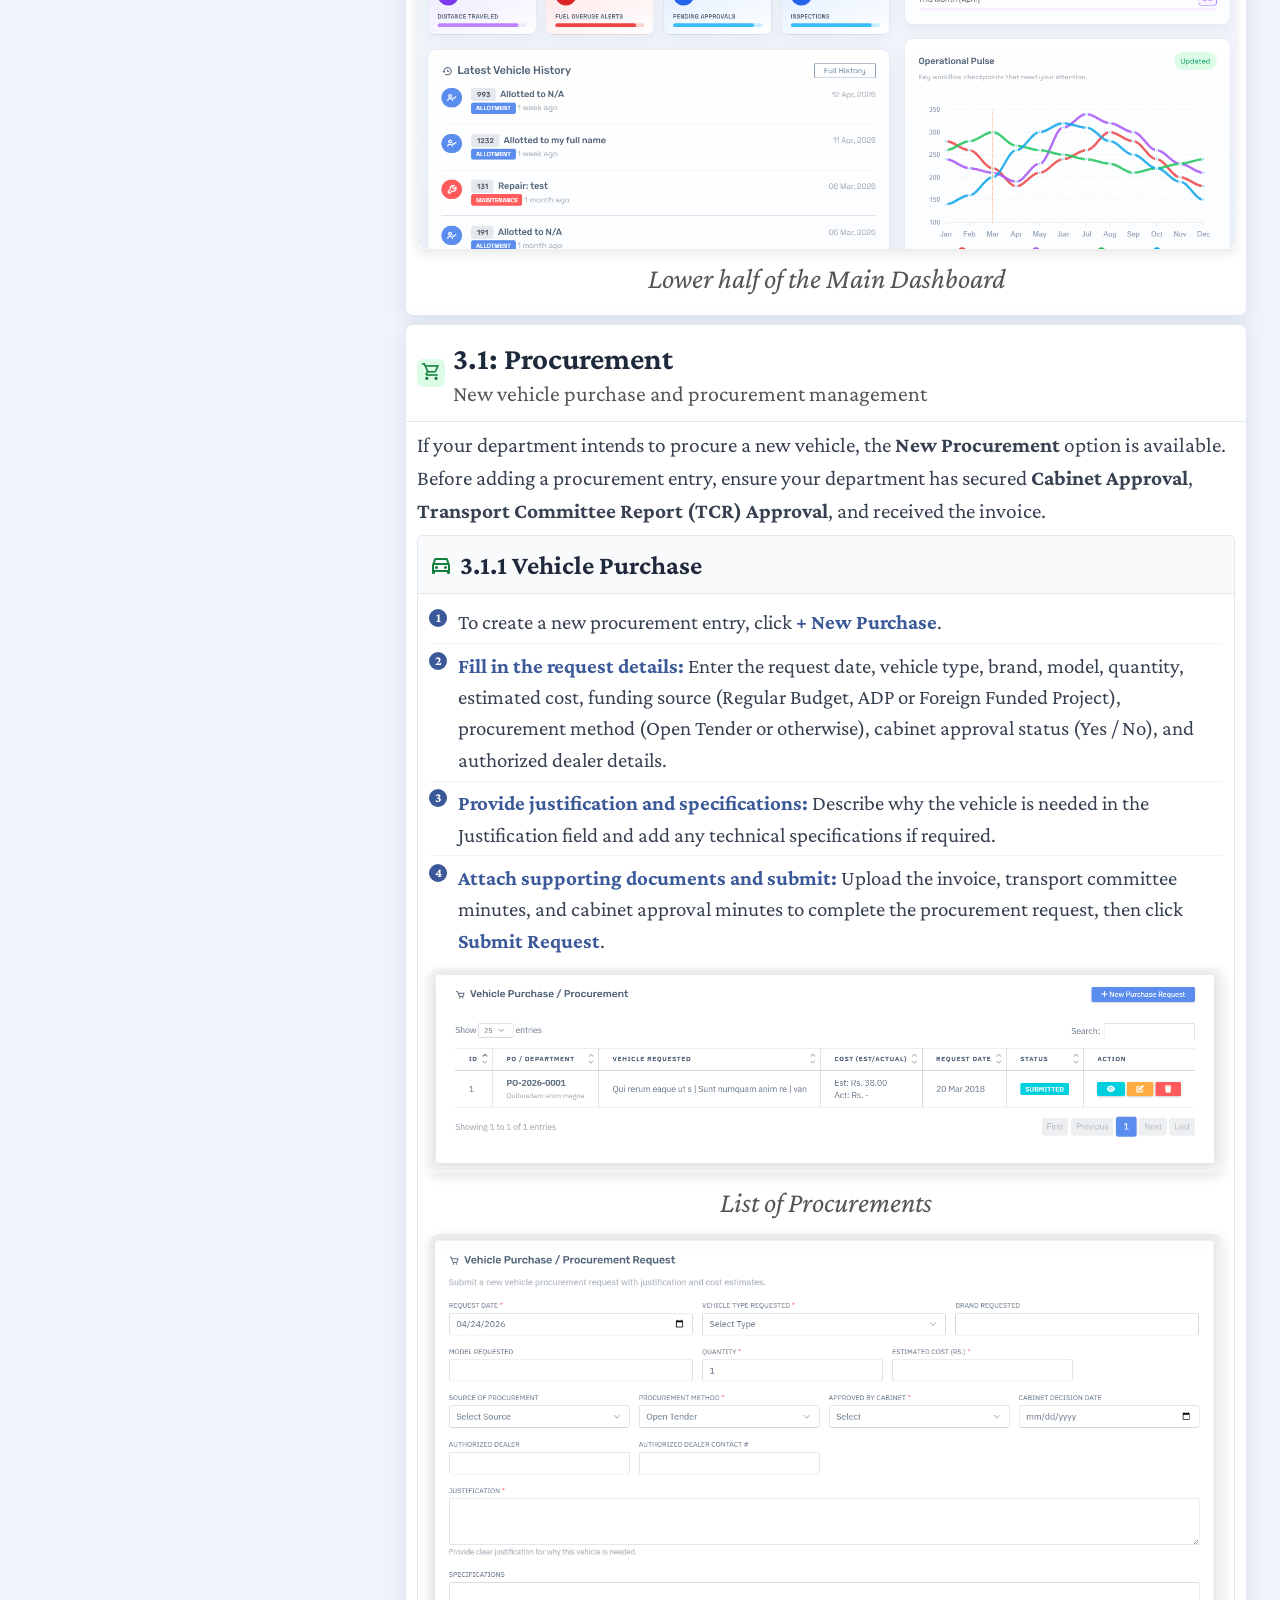
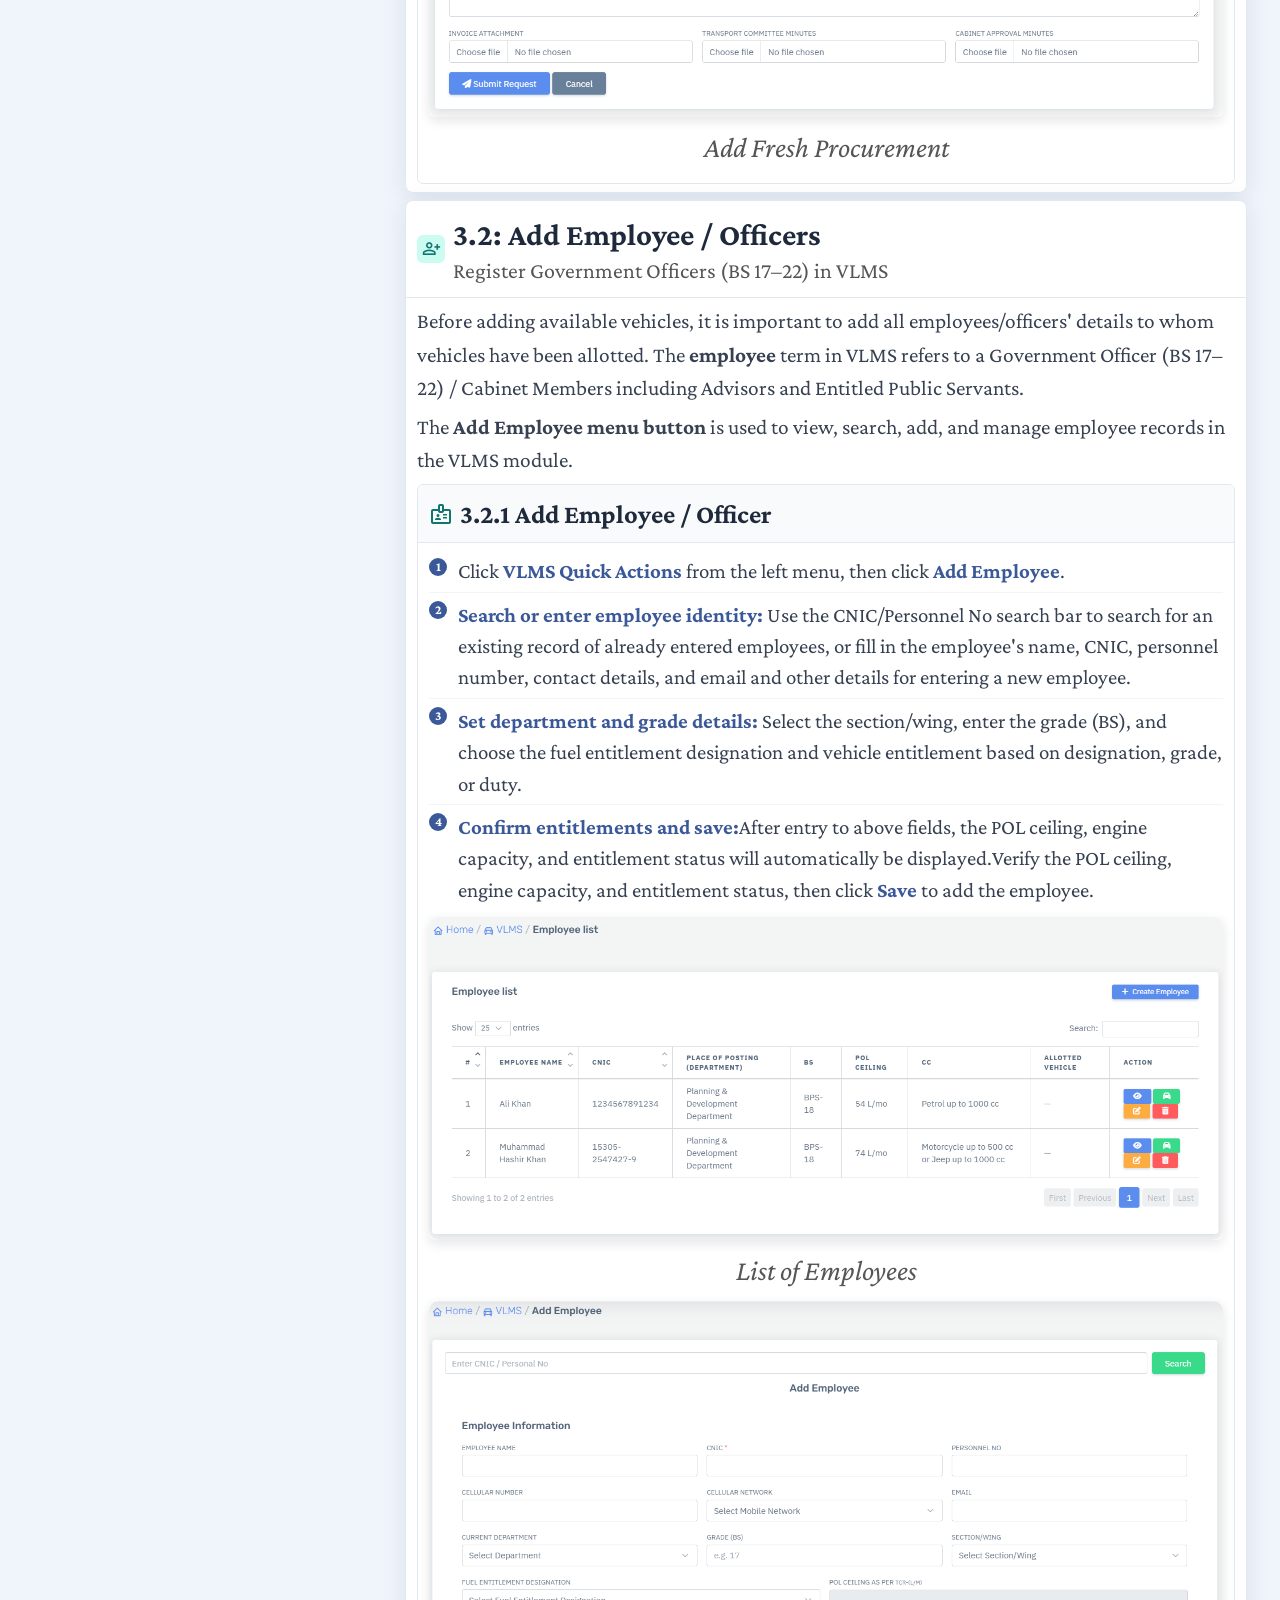
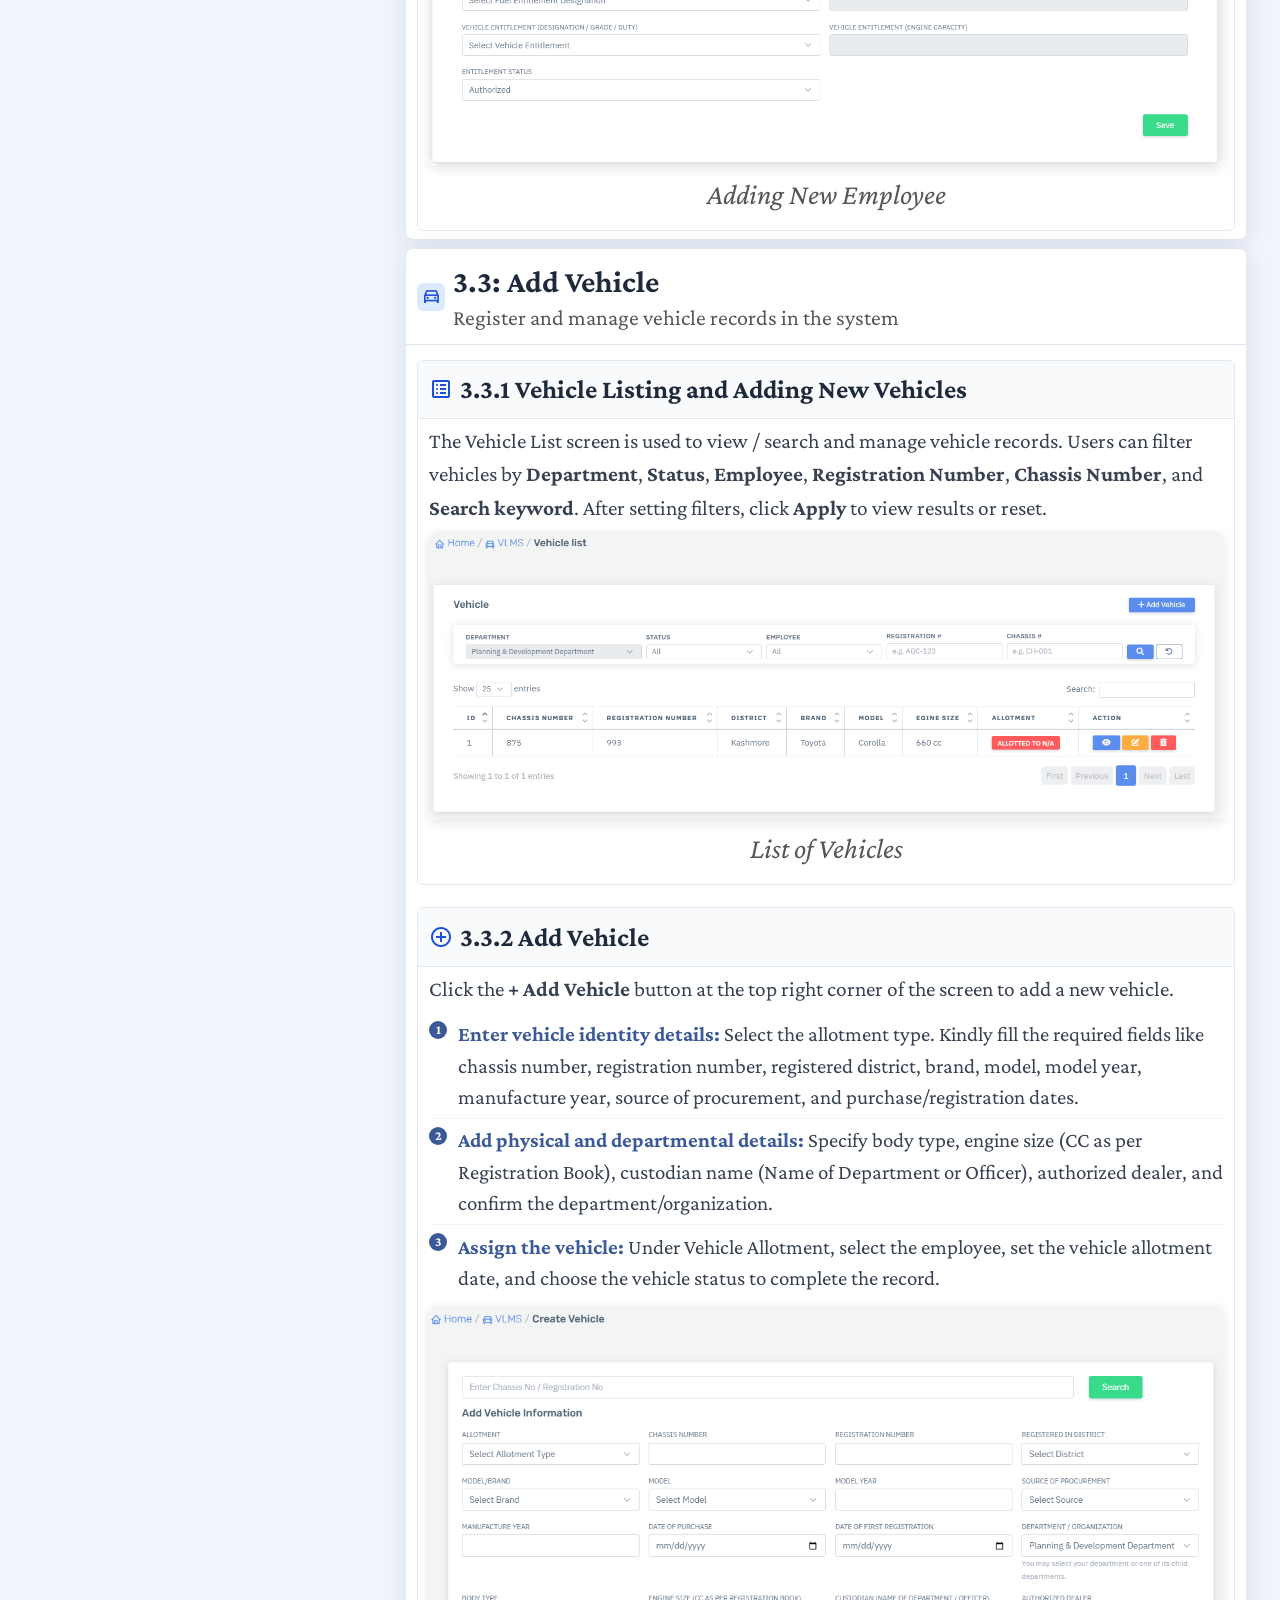
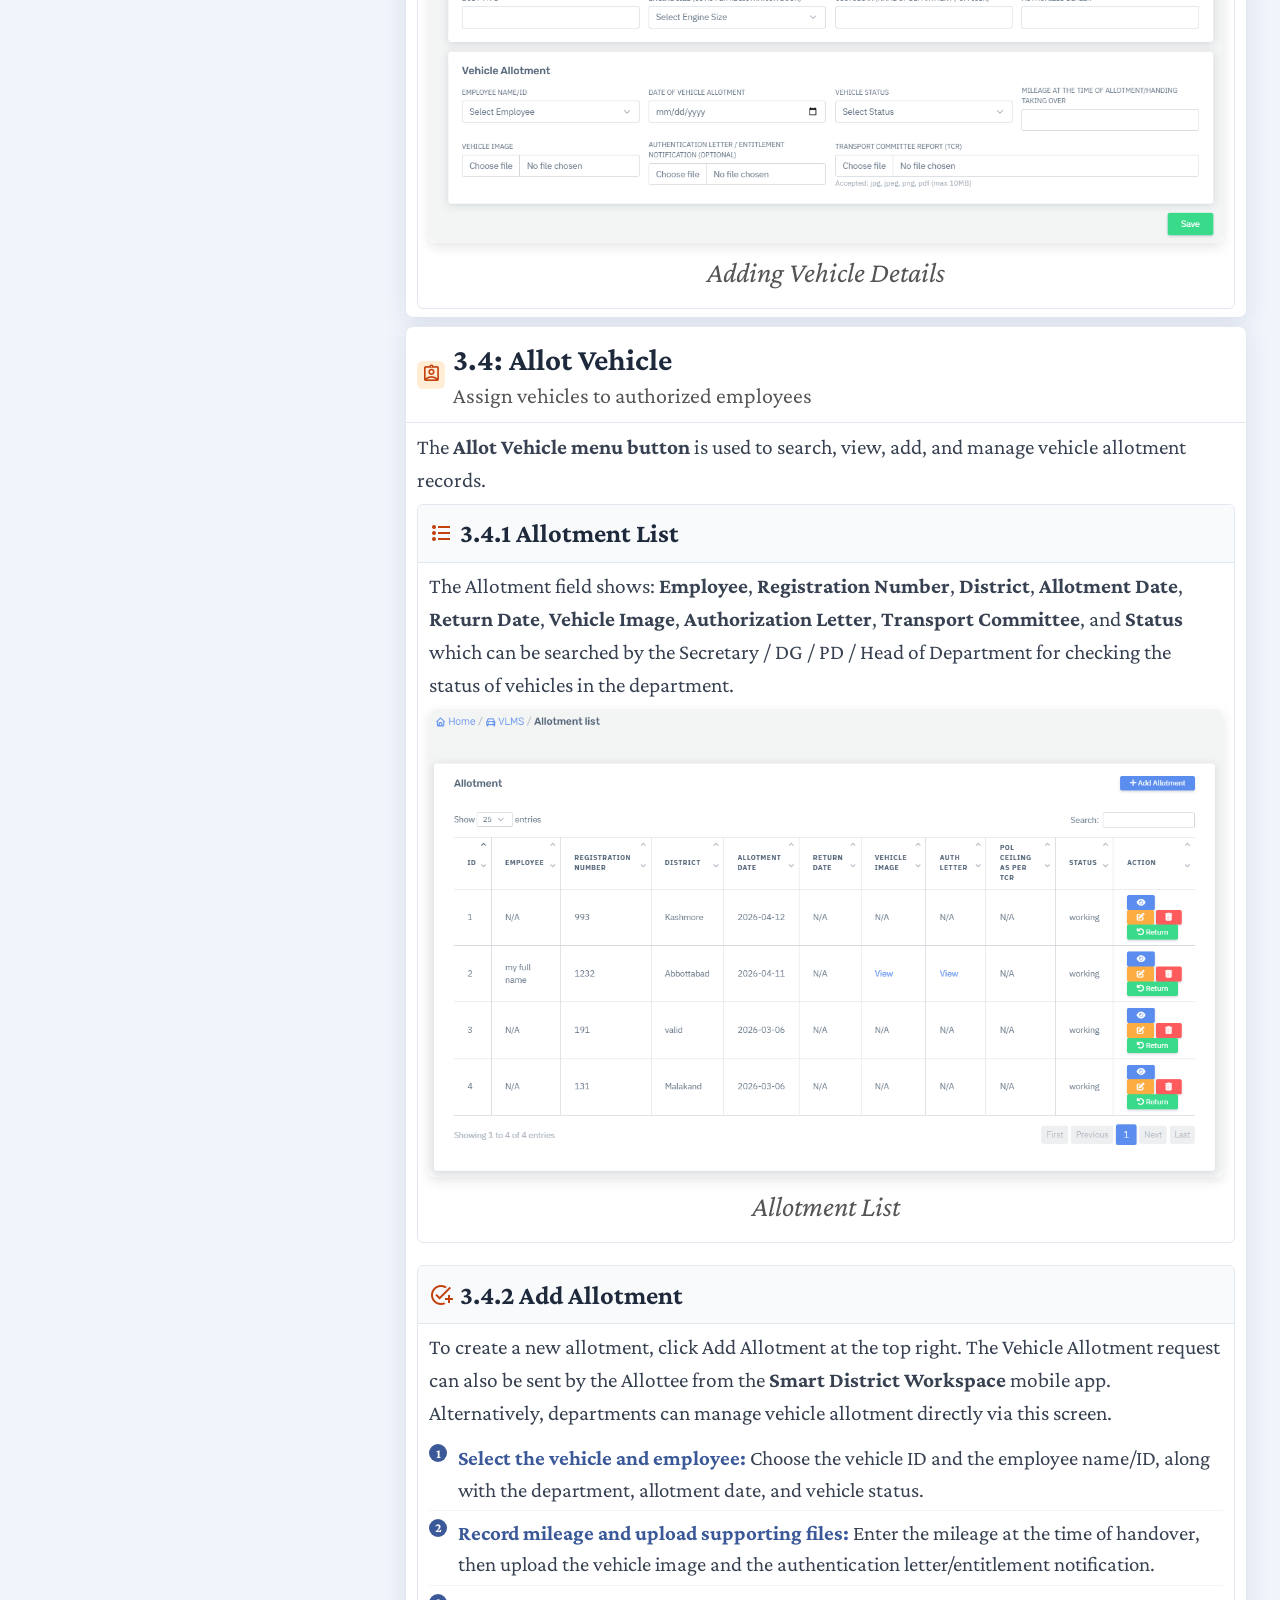
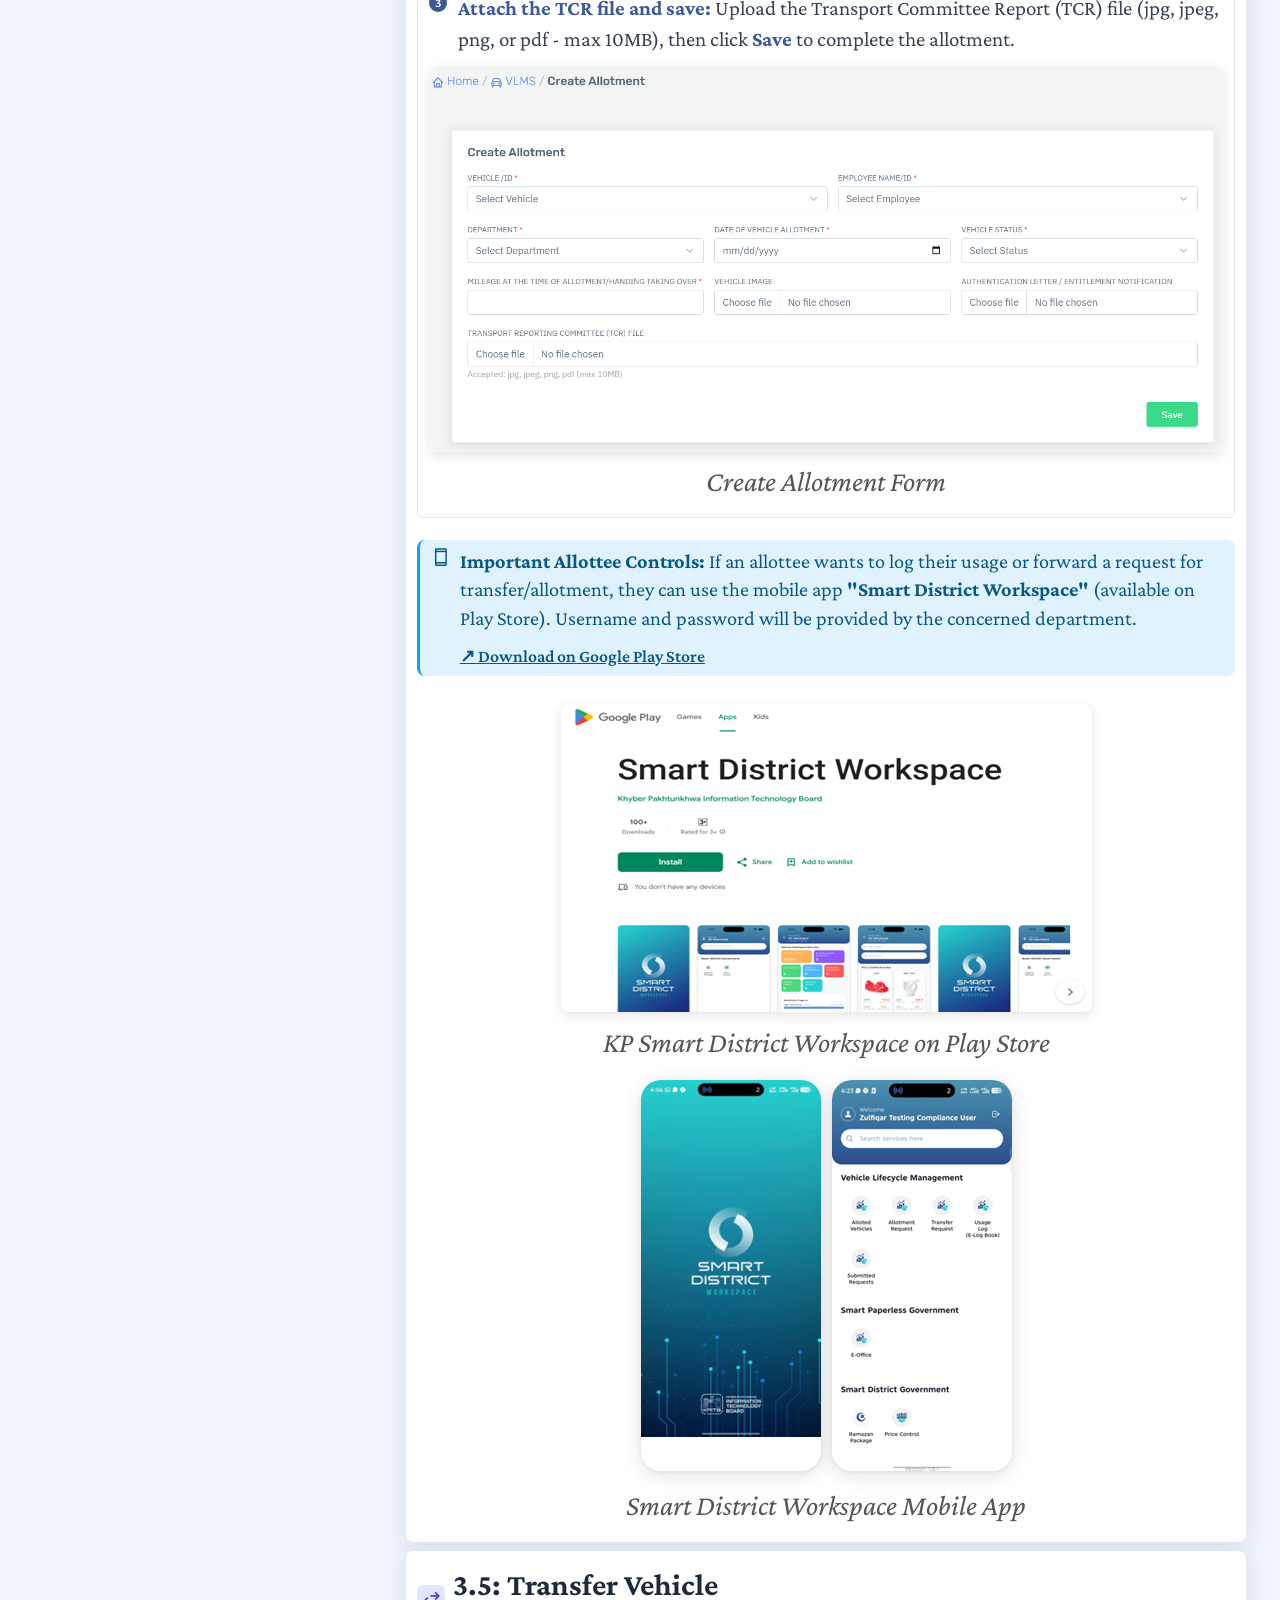
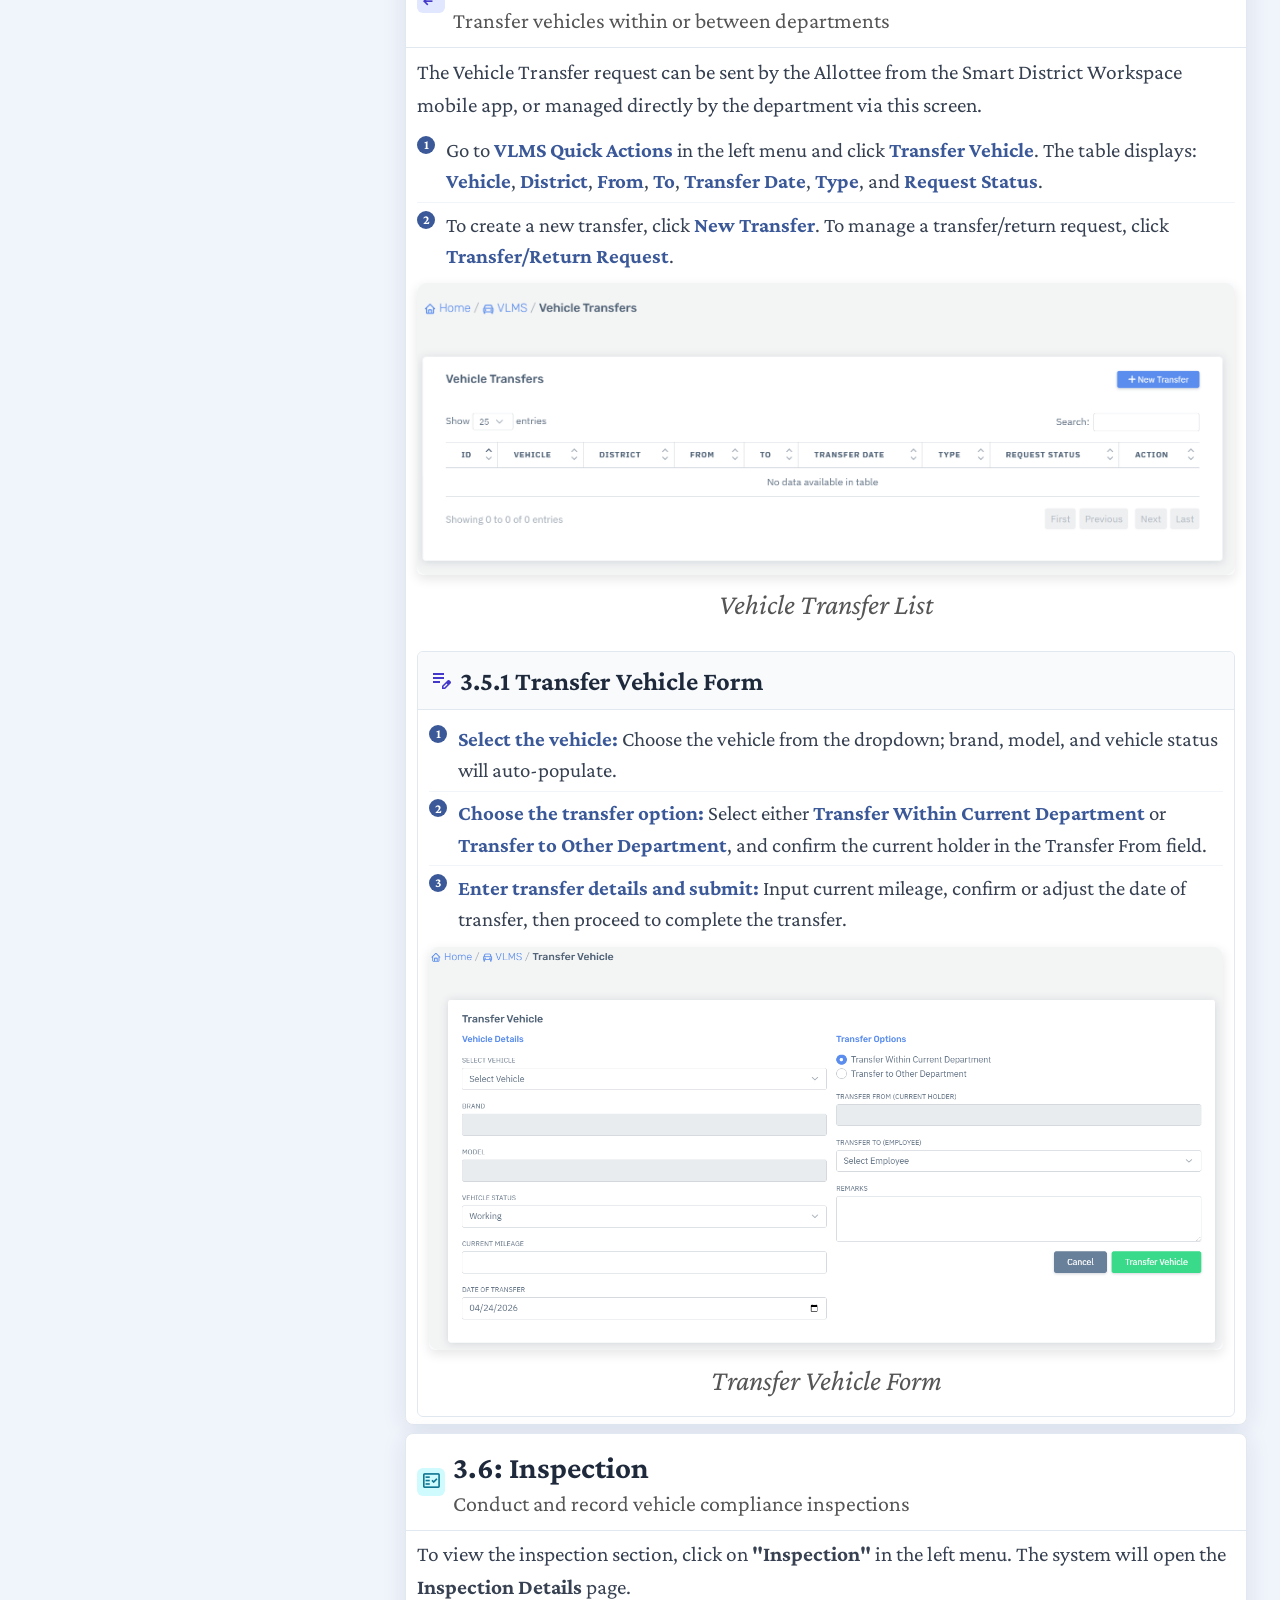
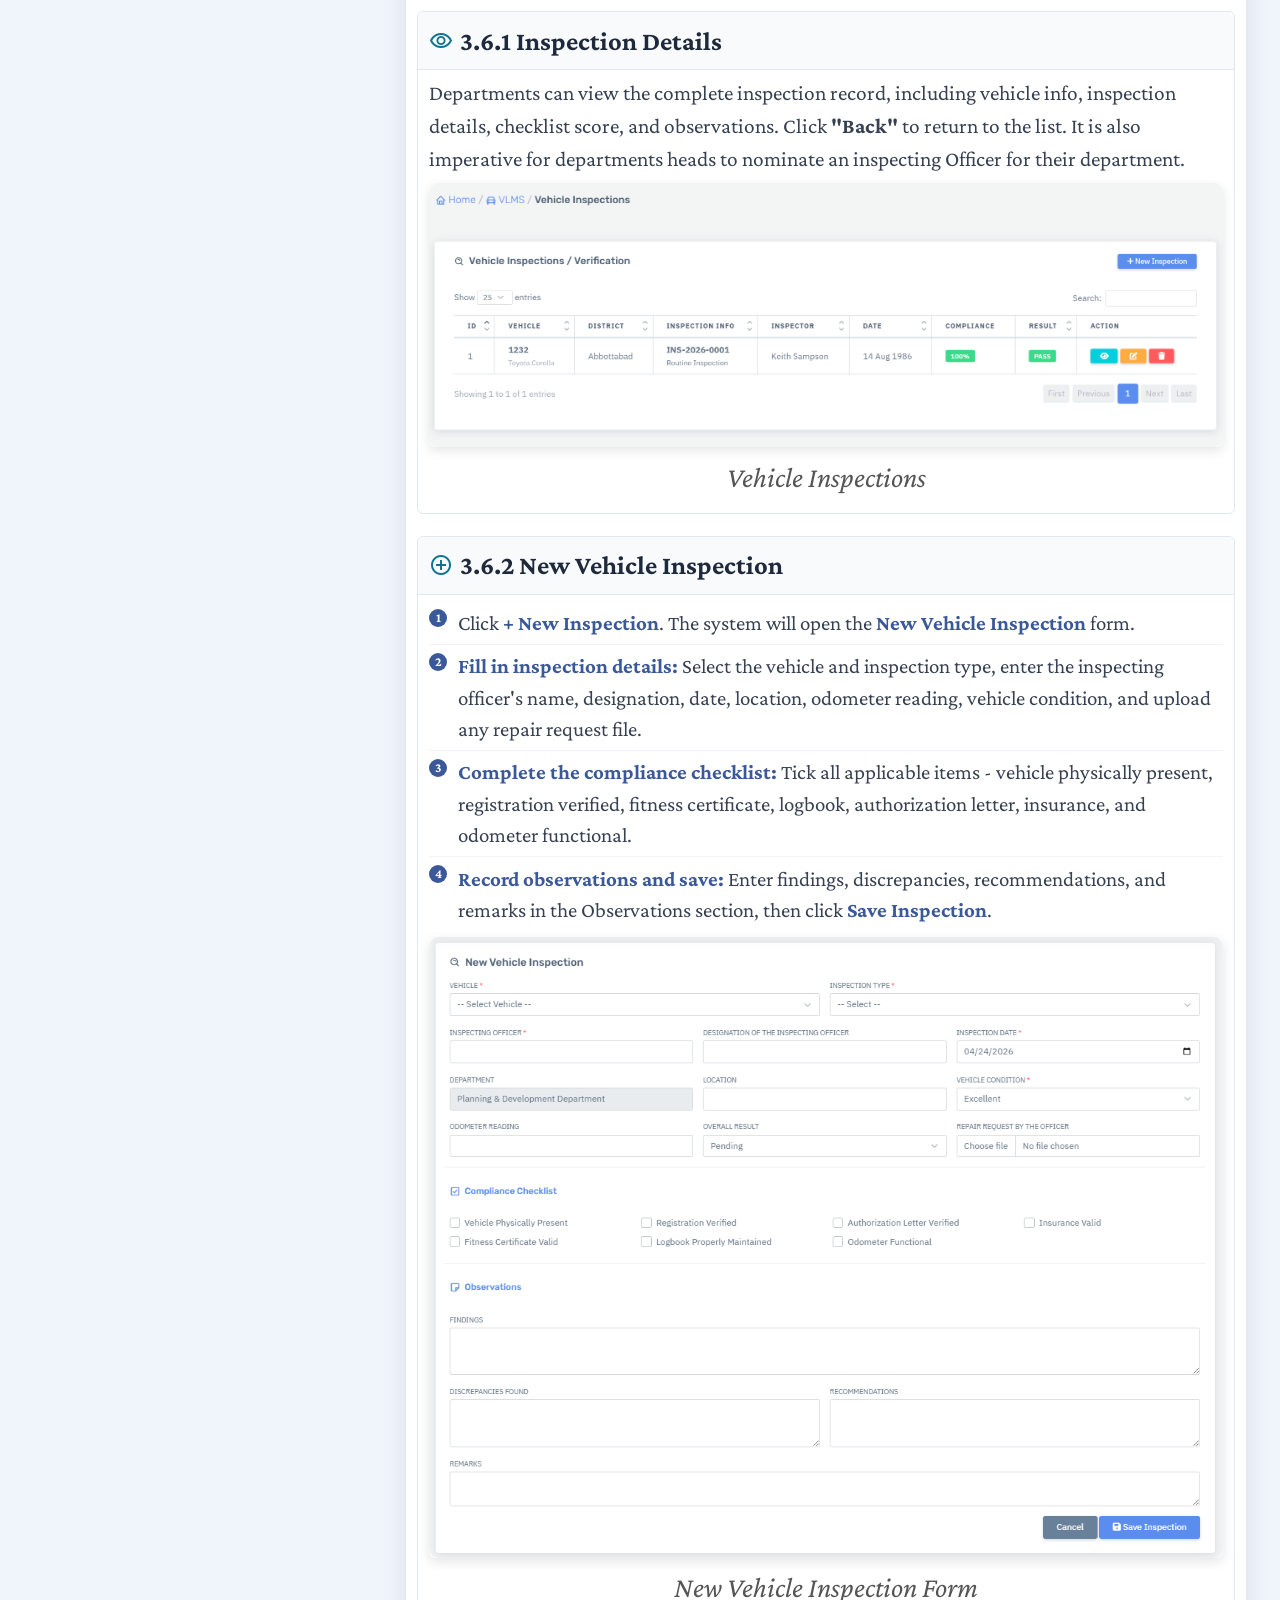
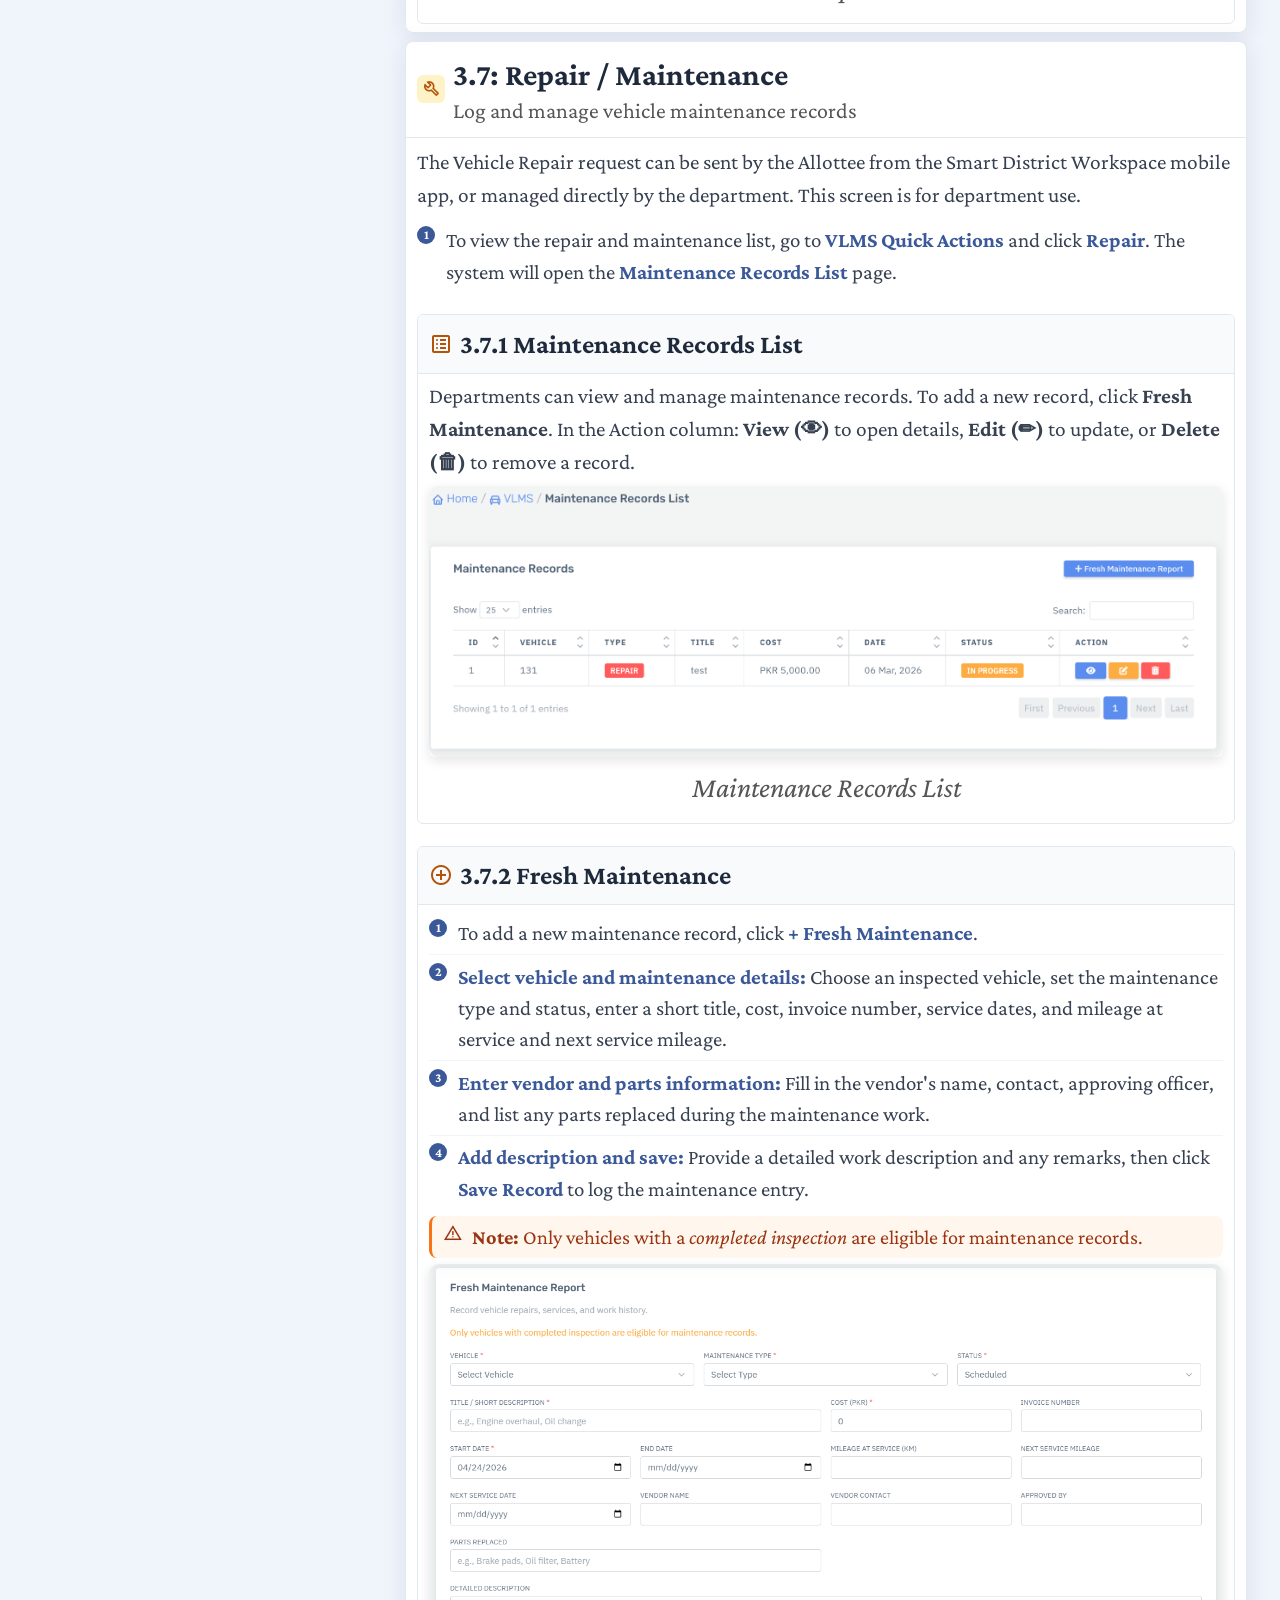
==== commit 88d85eab: "fix skeleton" ====
--- a/index.html
+++ b/index.html
@@ -115,7 +115,7 @@
         /* ── Hero ── */
         .sk-hero {
             background: linear-gradient(160deg, #2c4a8c 0%, #3d6bbf 100%);
-            padding: 0.3rem 1.2rem .3rem
+            padding: 0.7rem 1.4rem .7rem
         }
         .sk-hero-inner {
             max-width: 1400px;
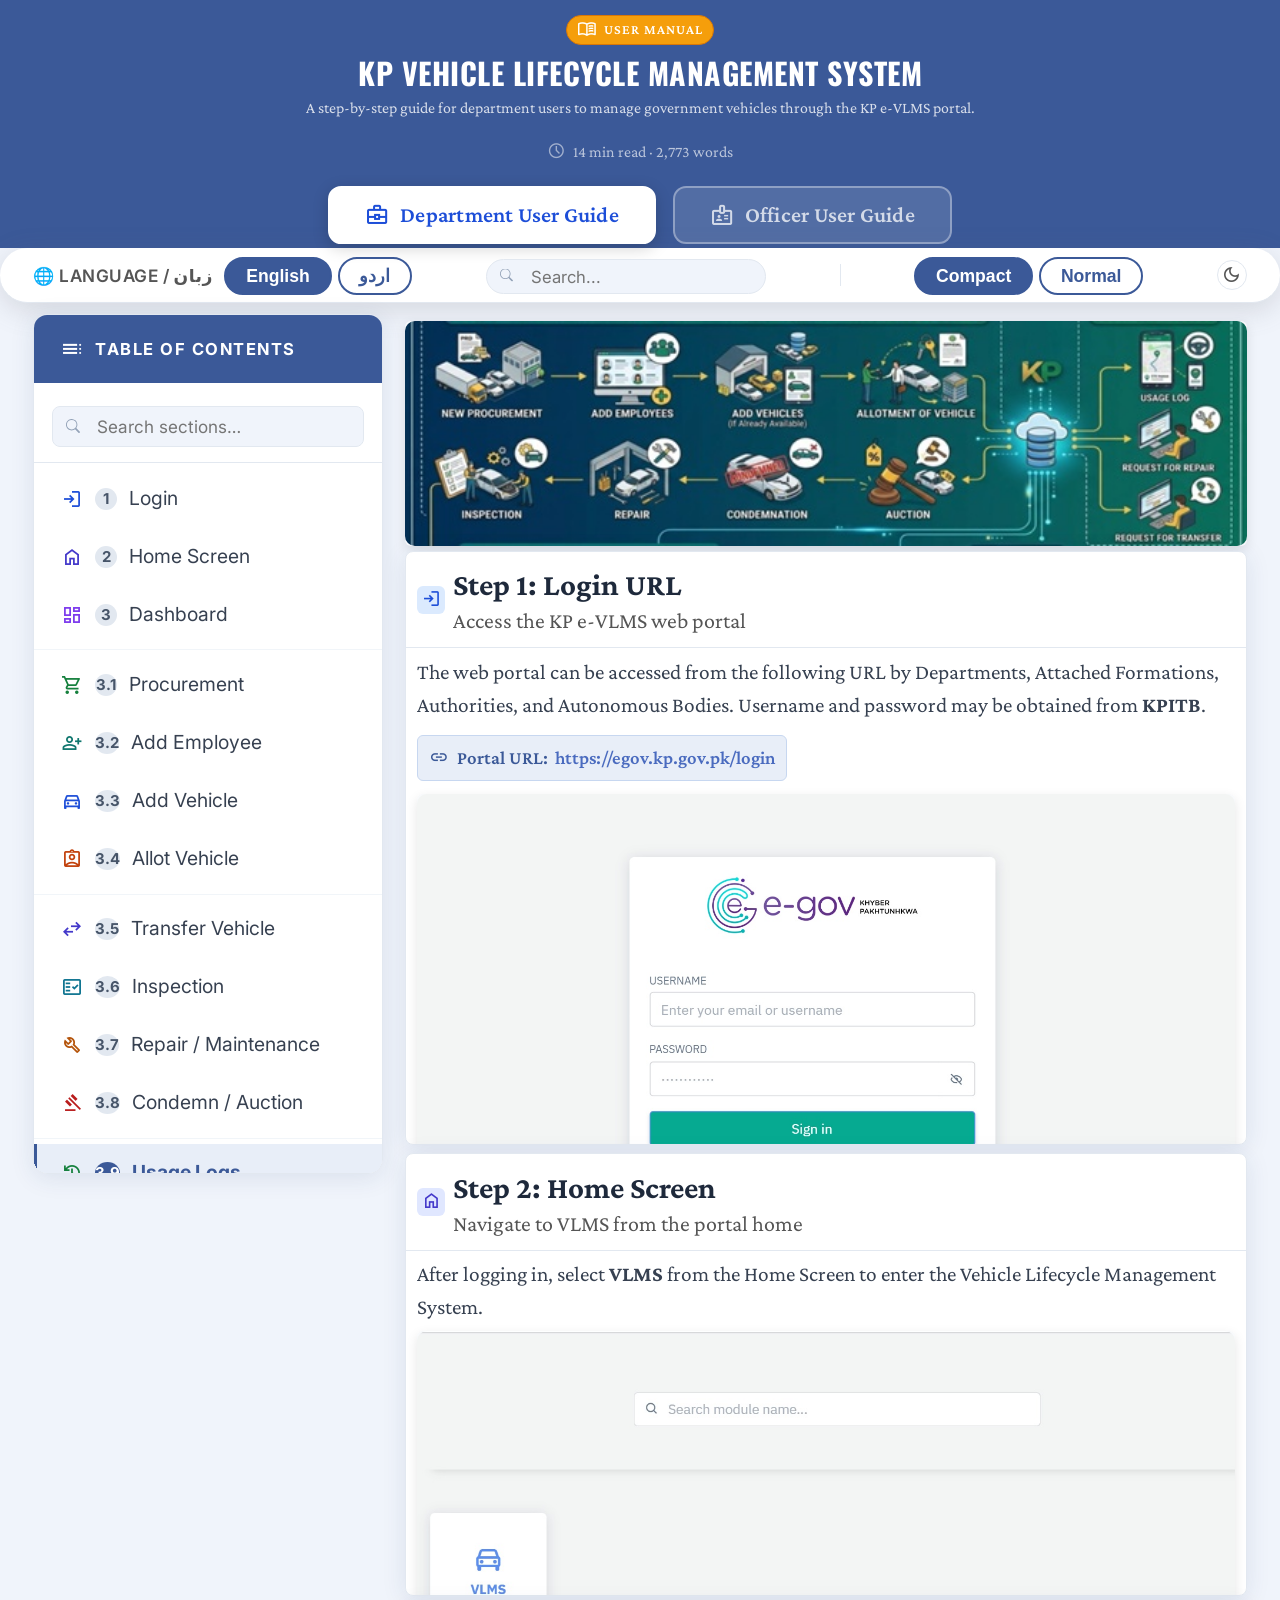
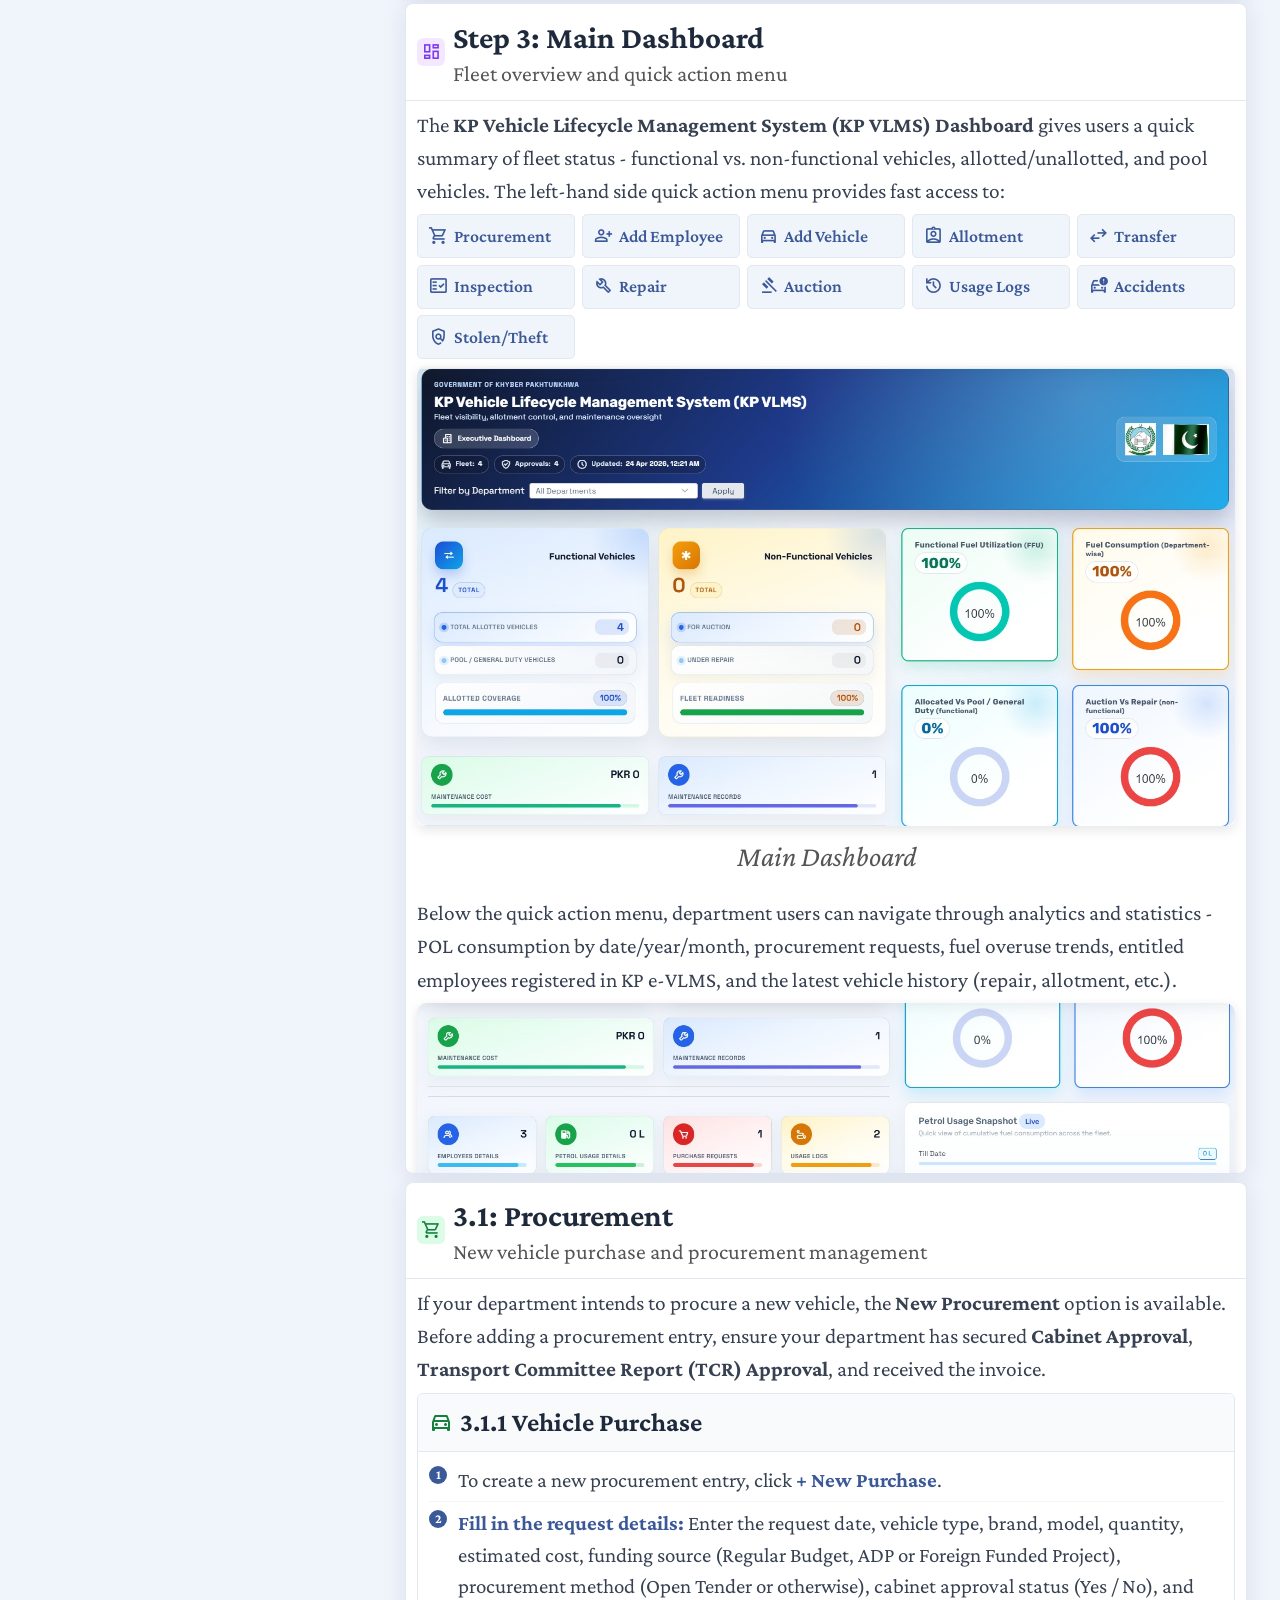
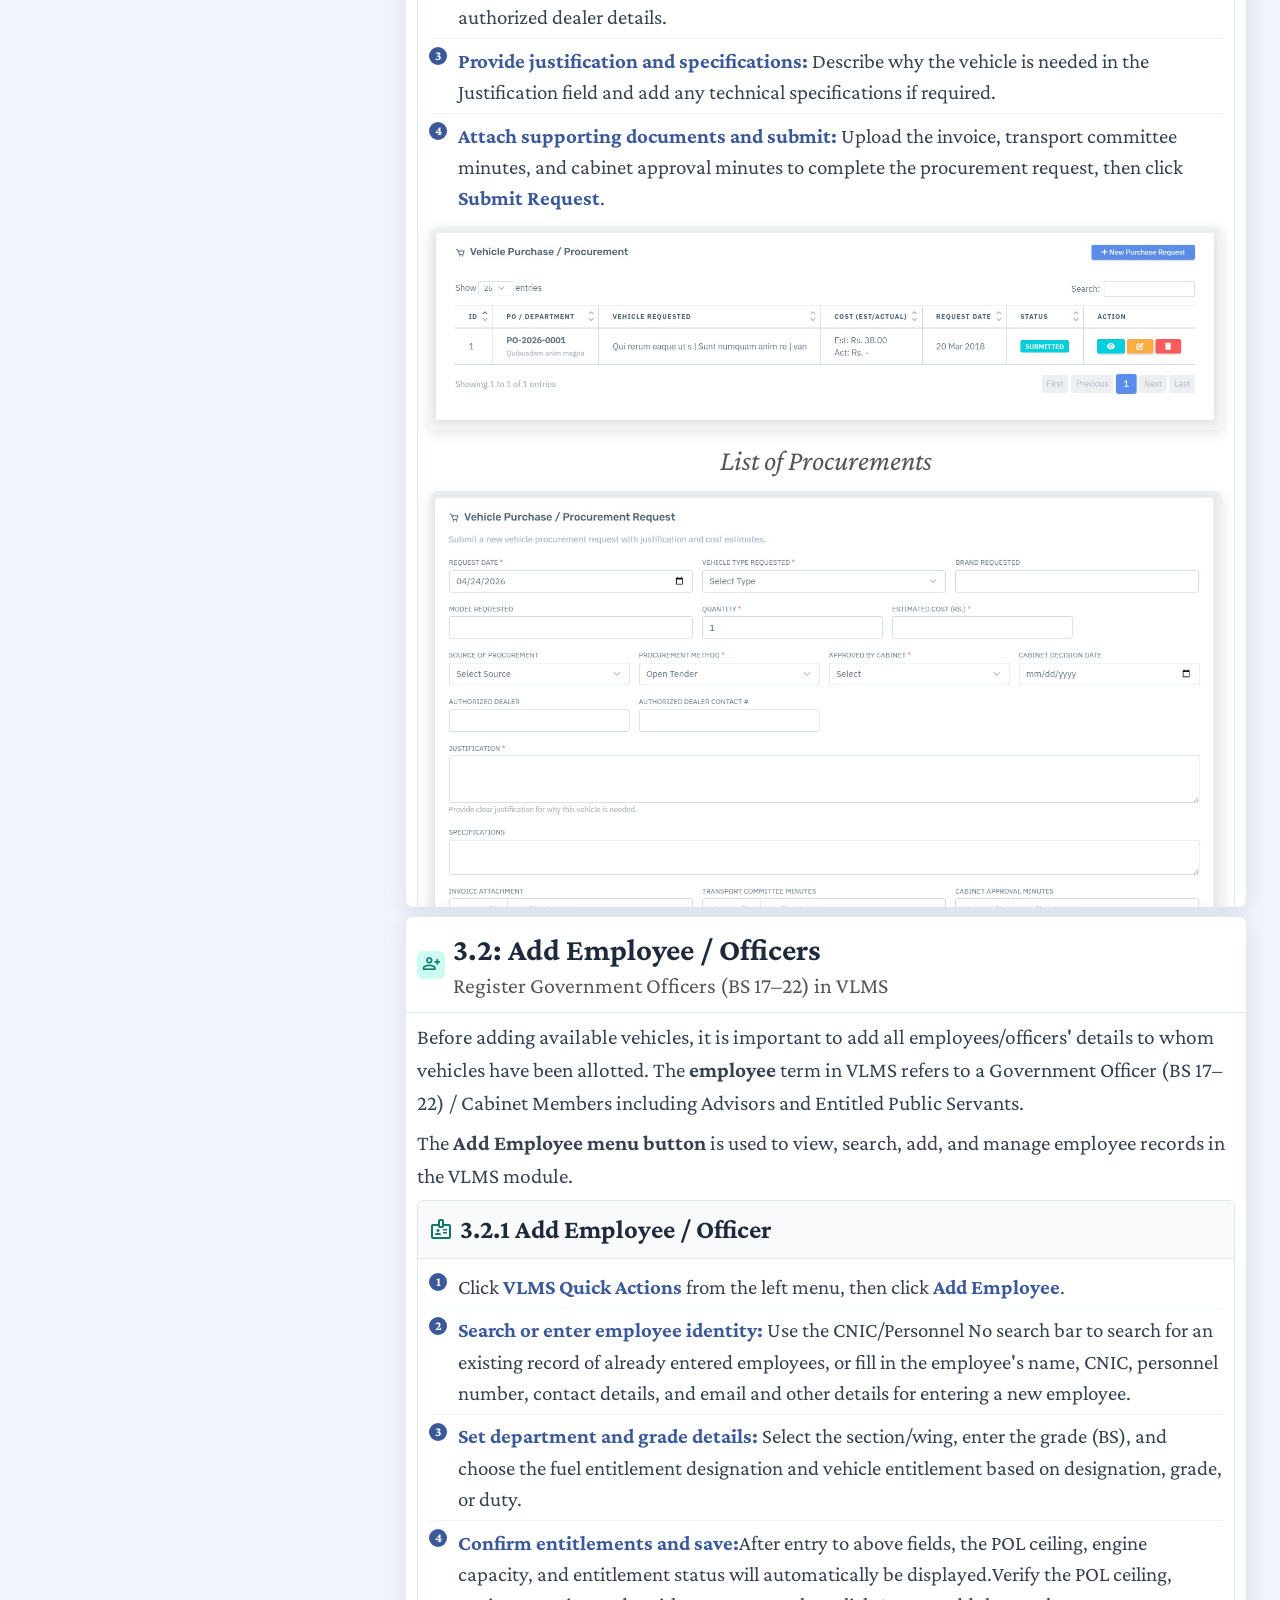
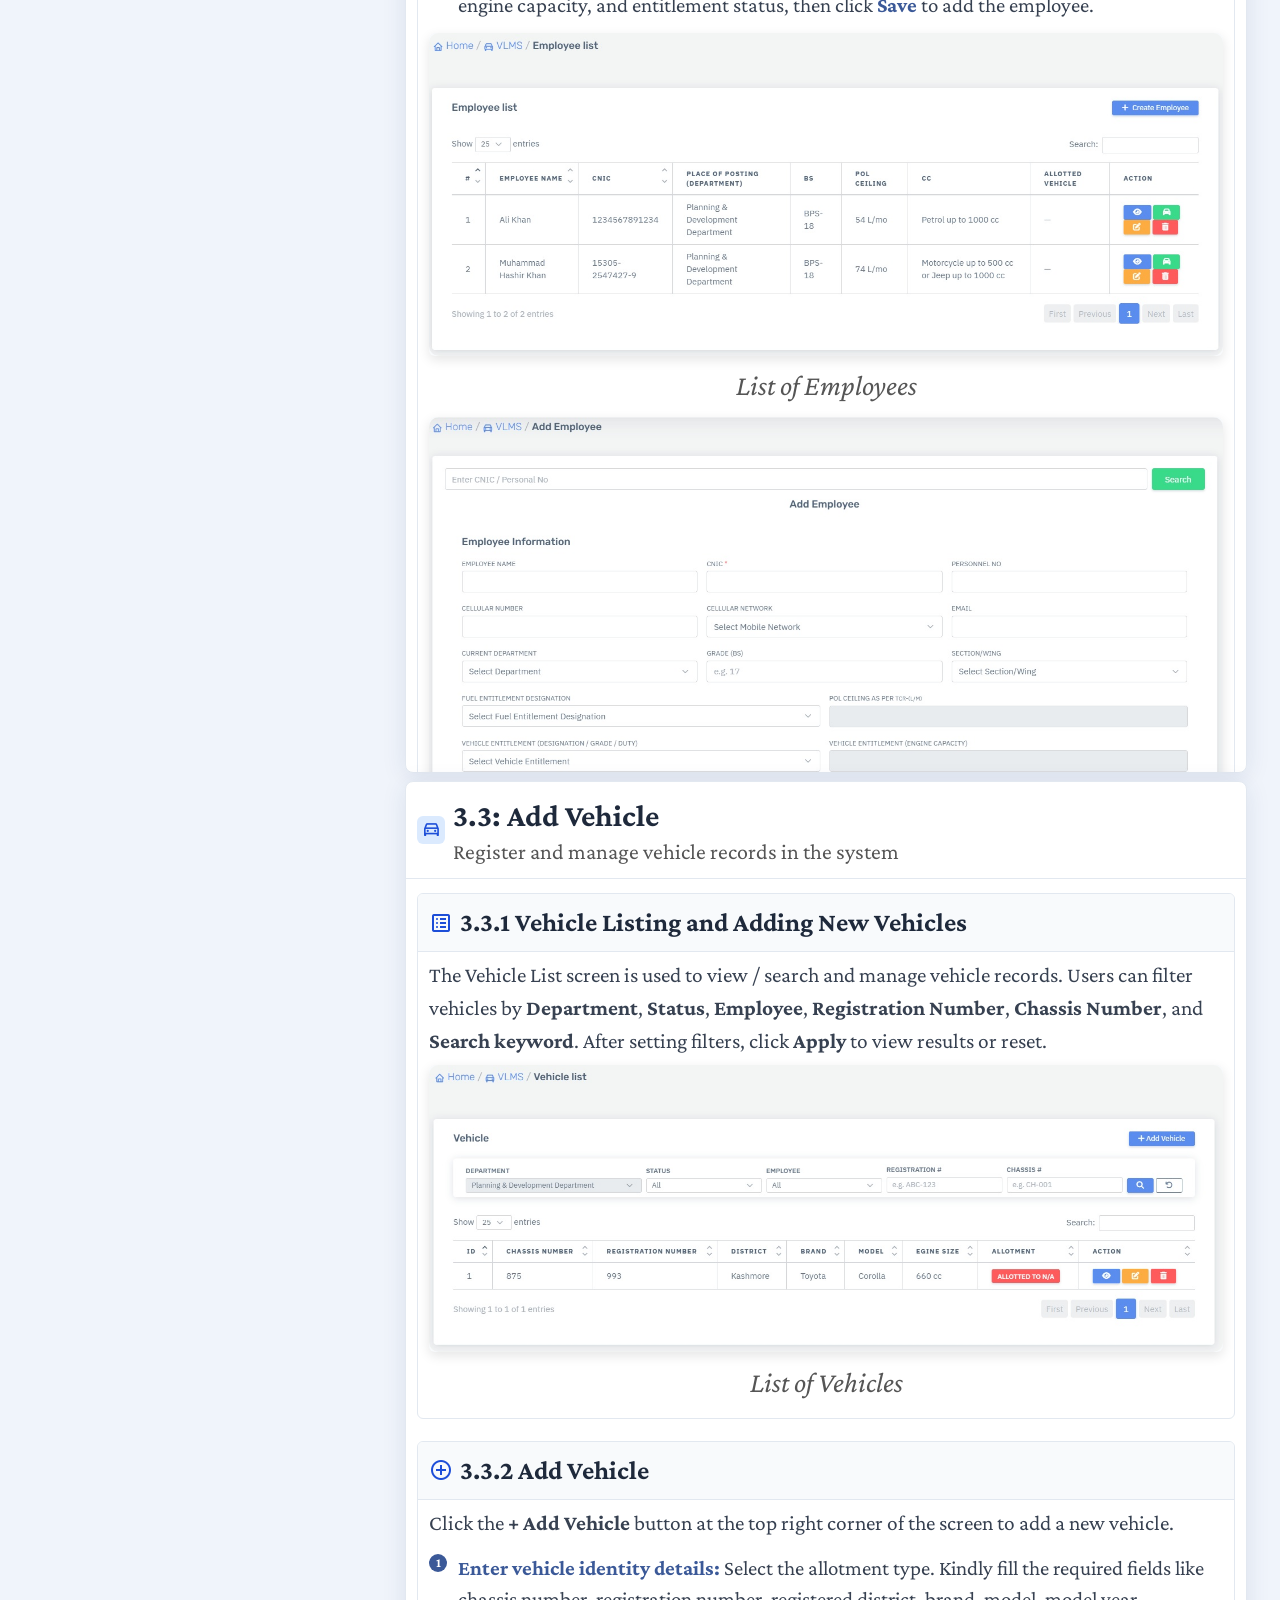
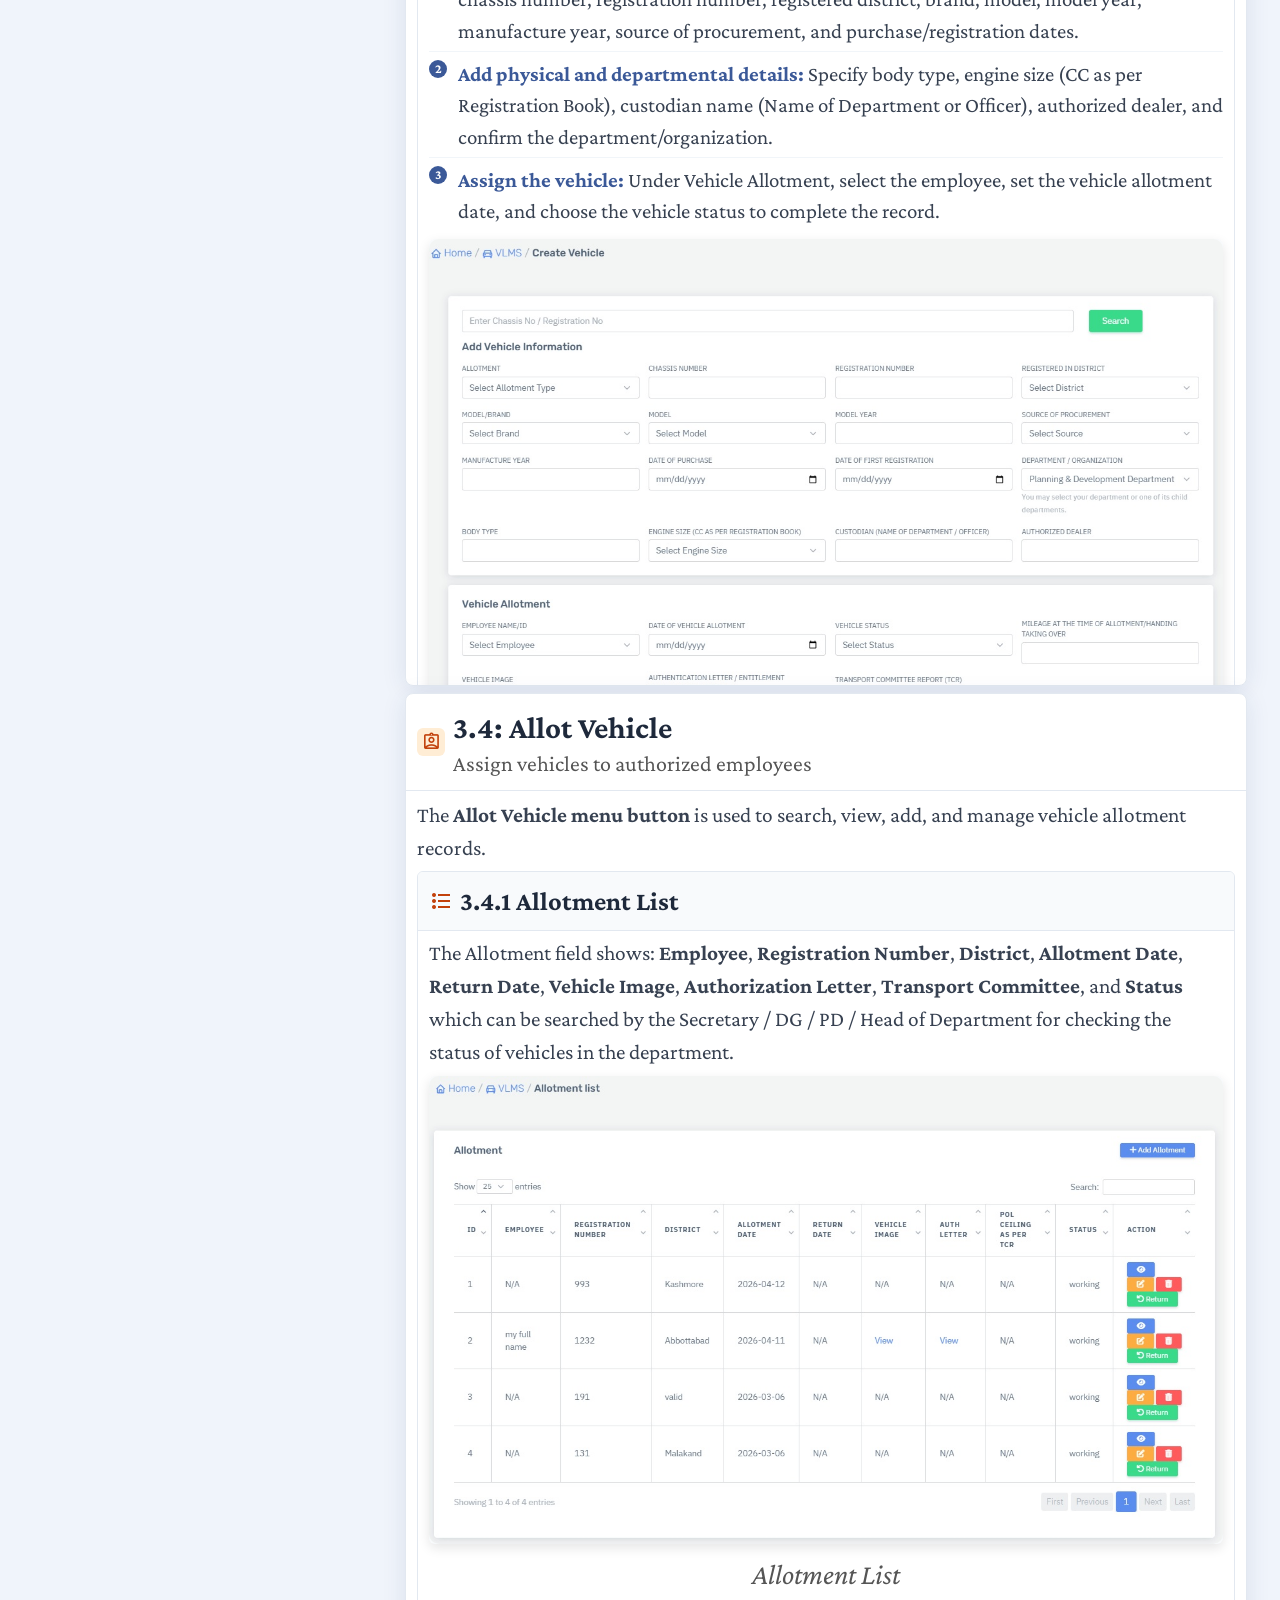
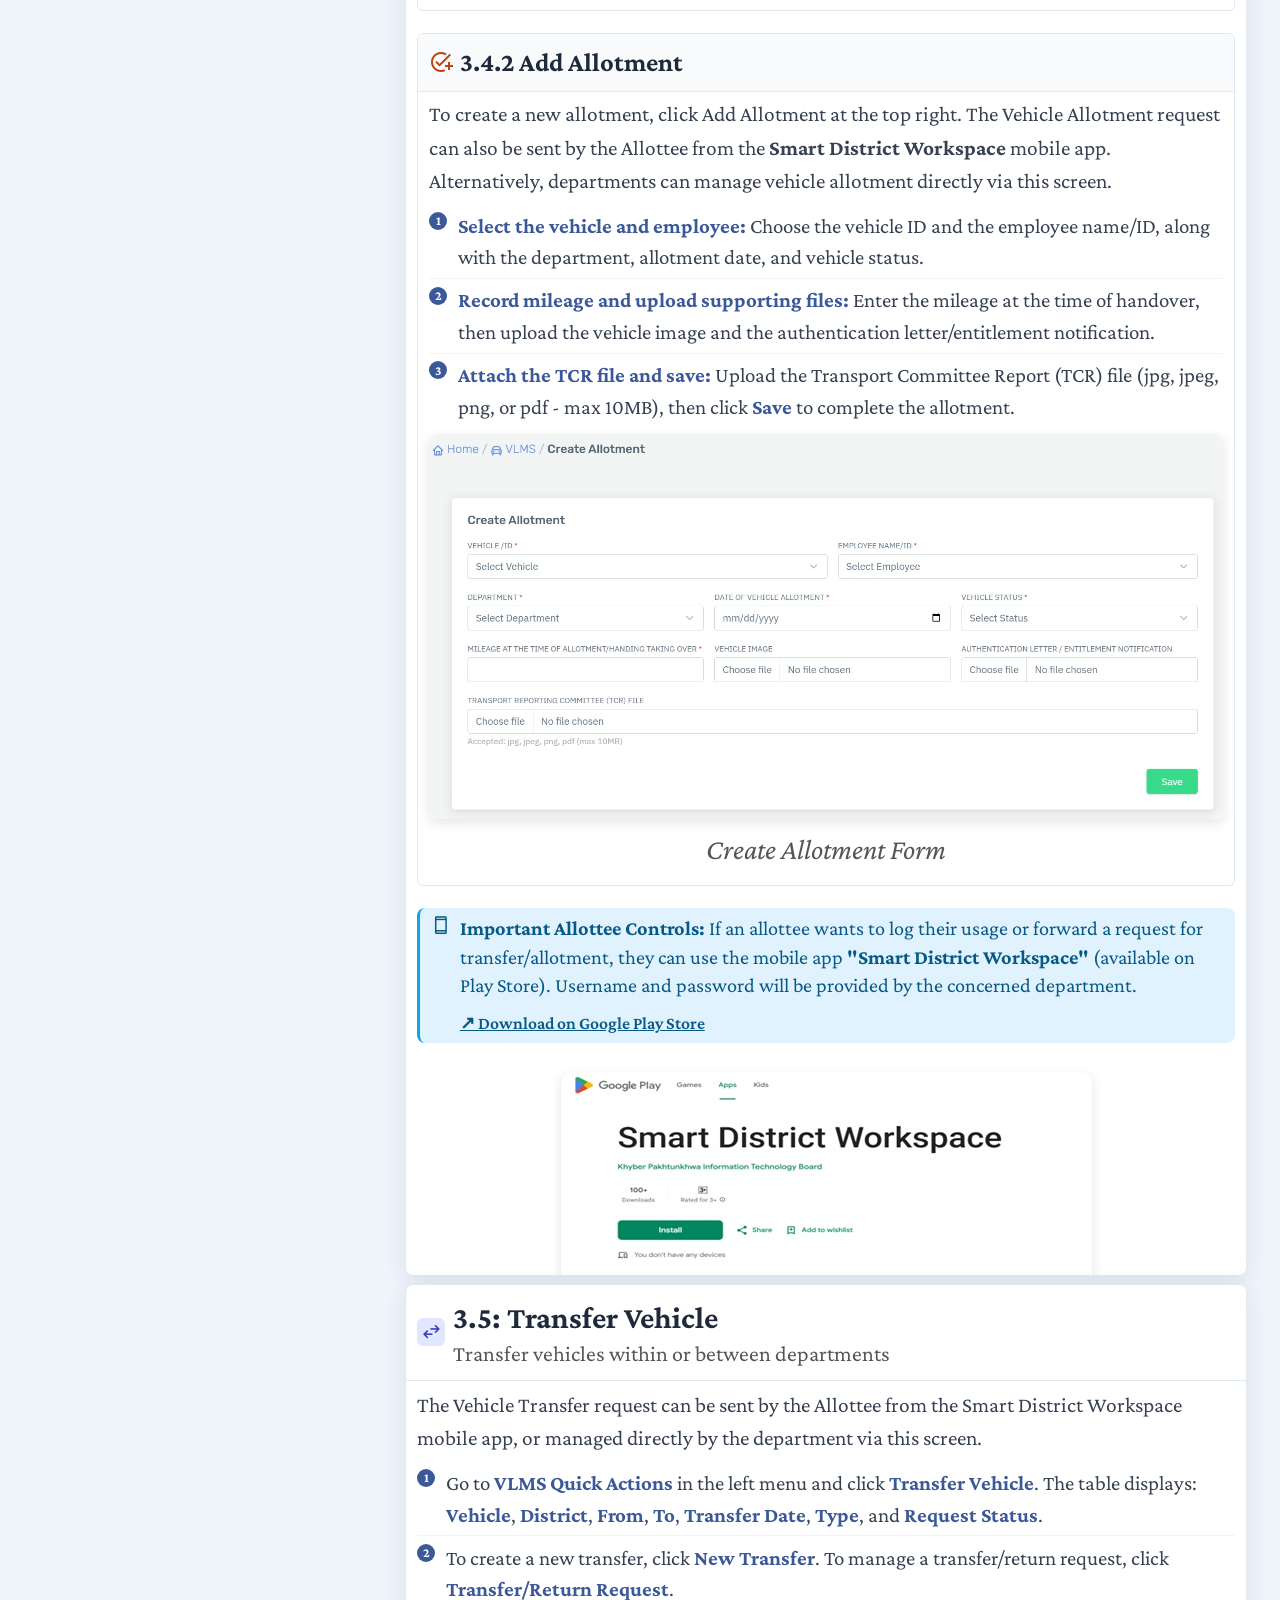
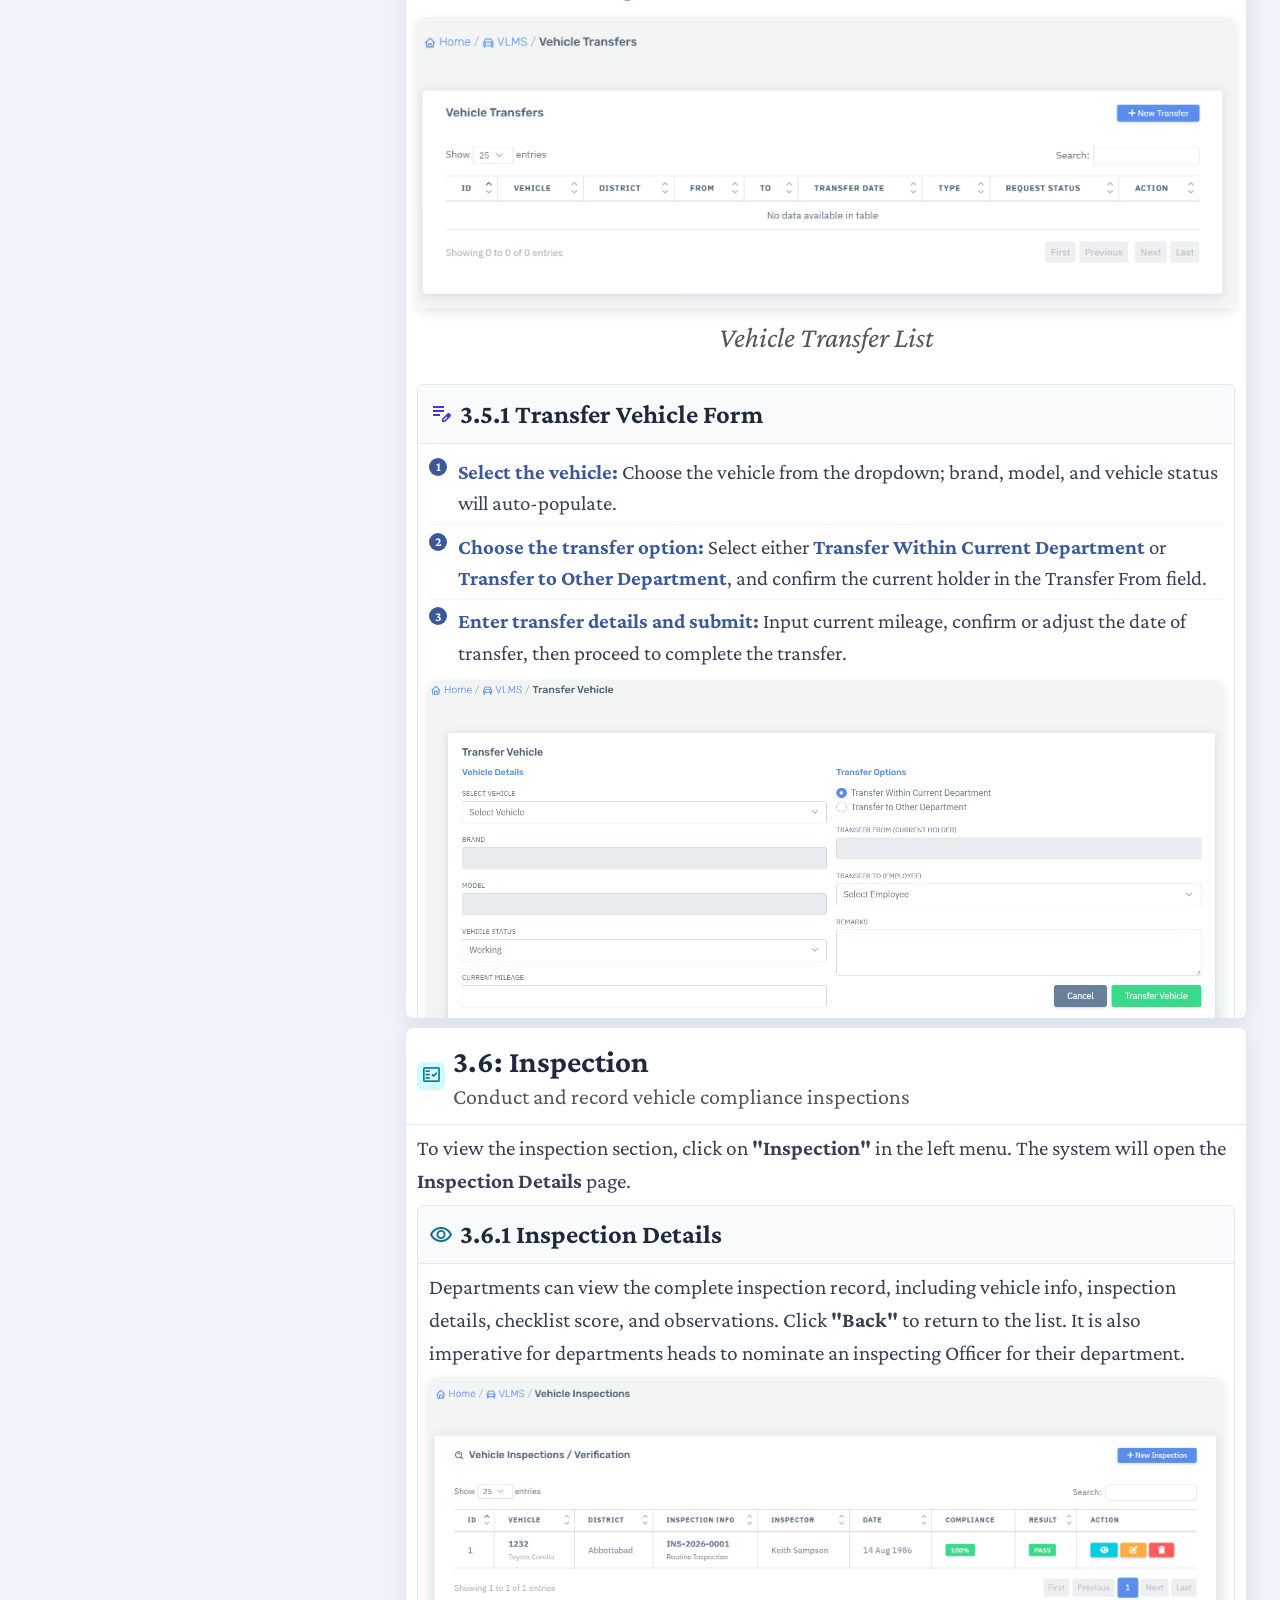
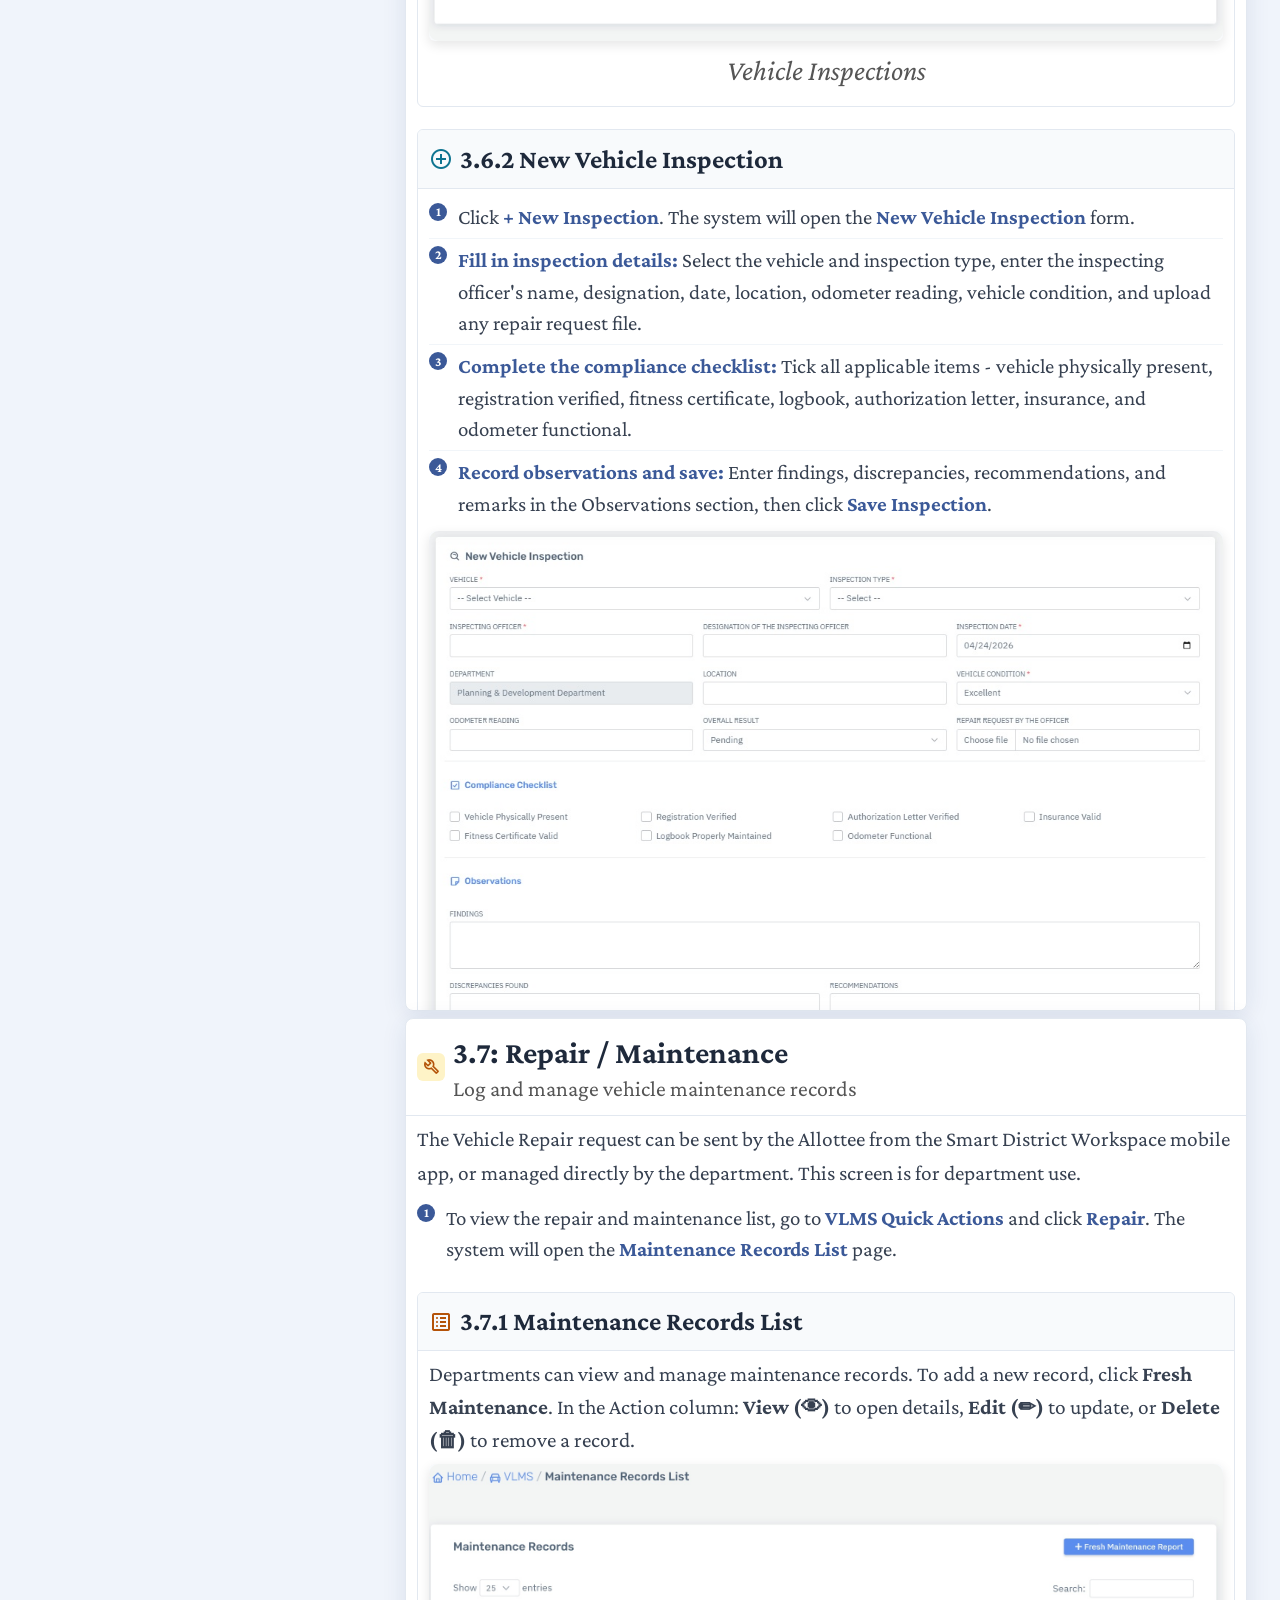
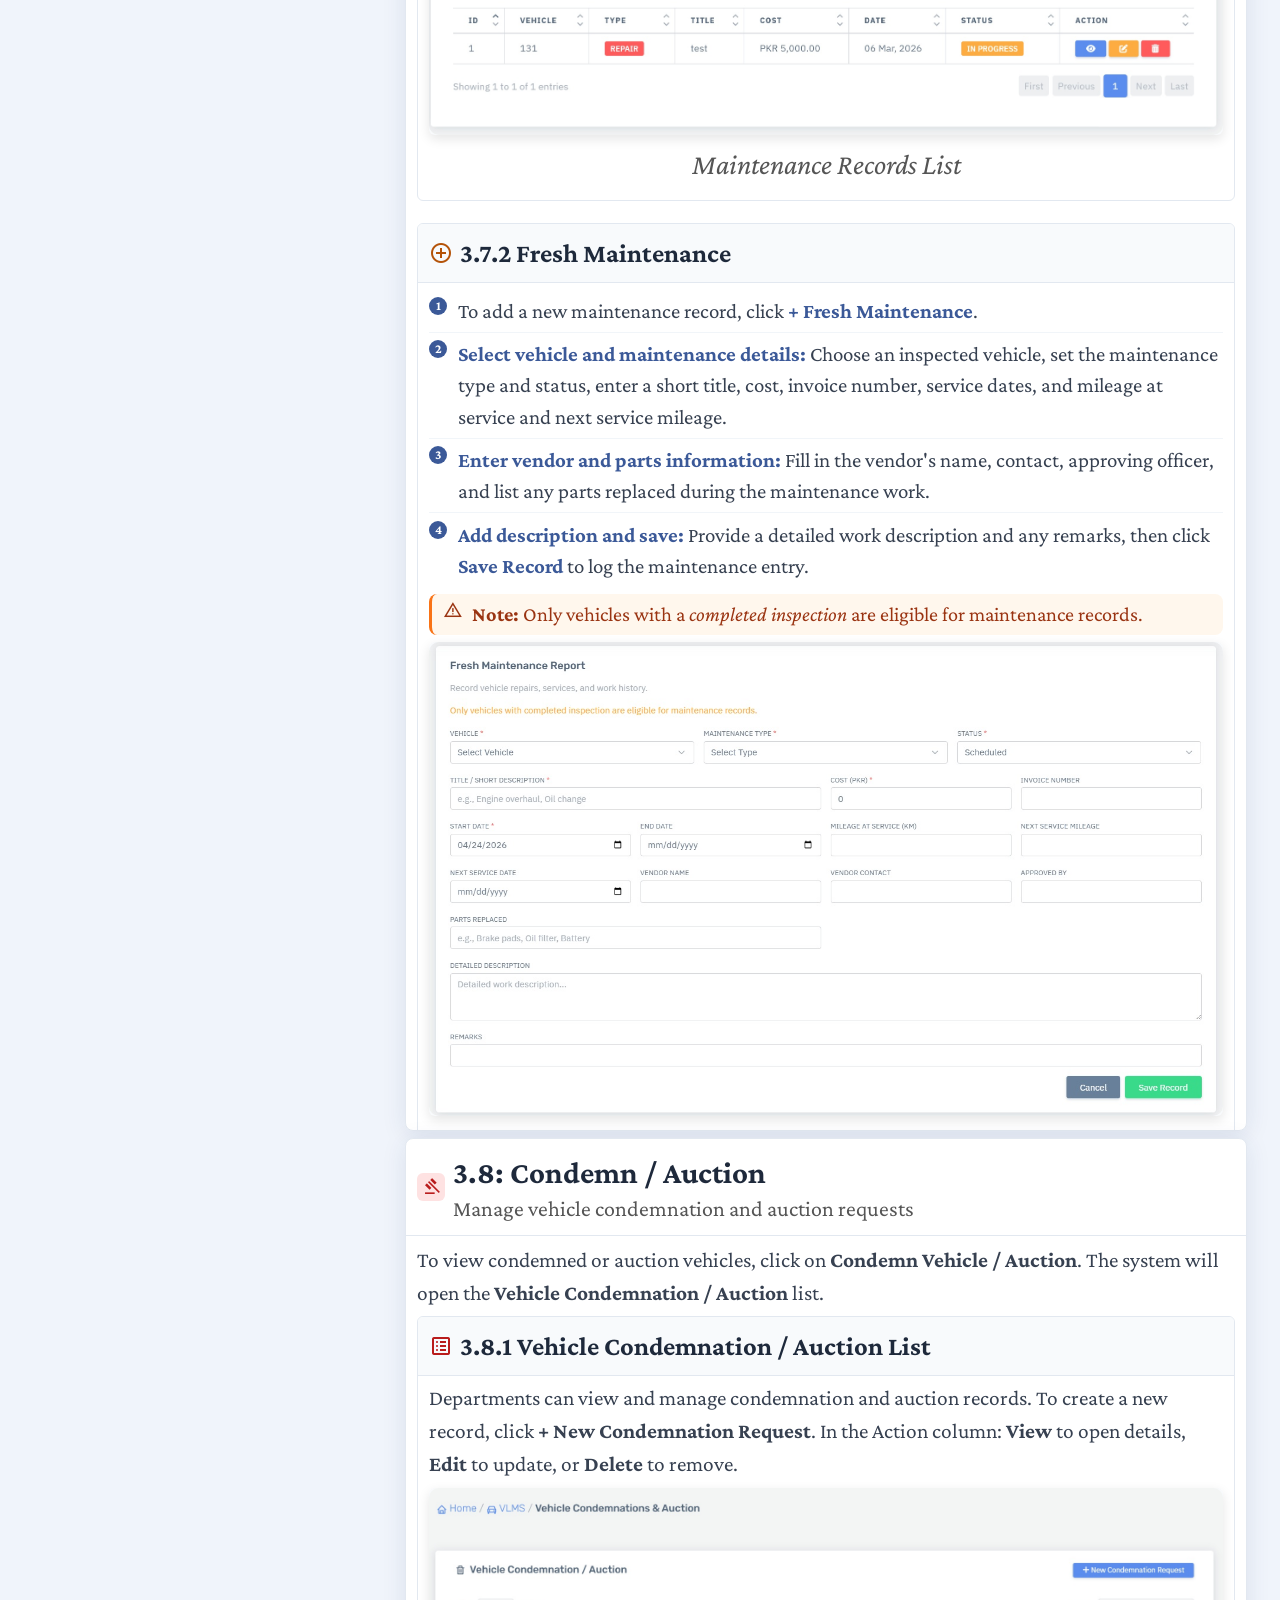
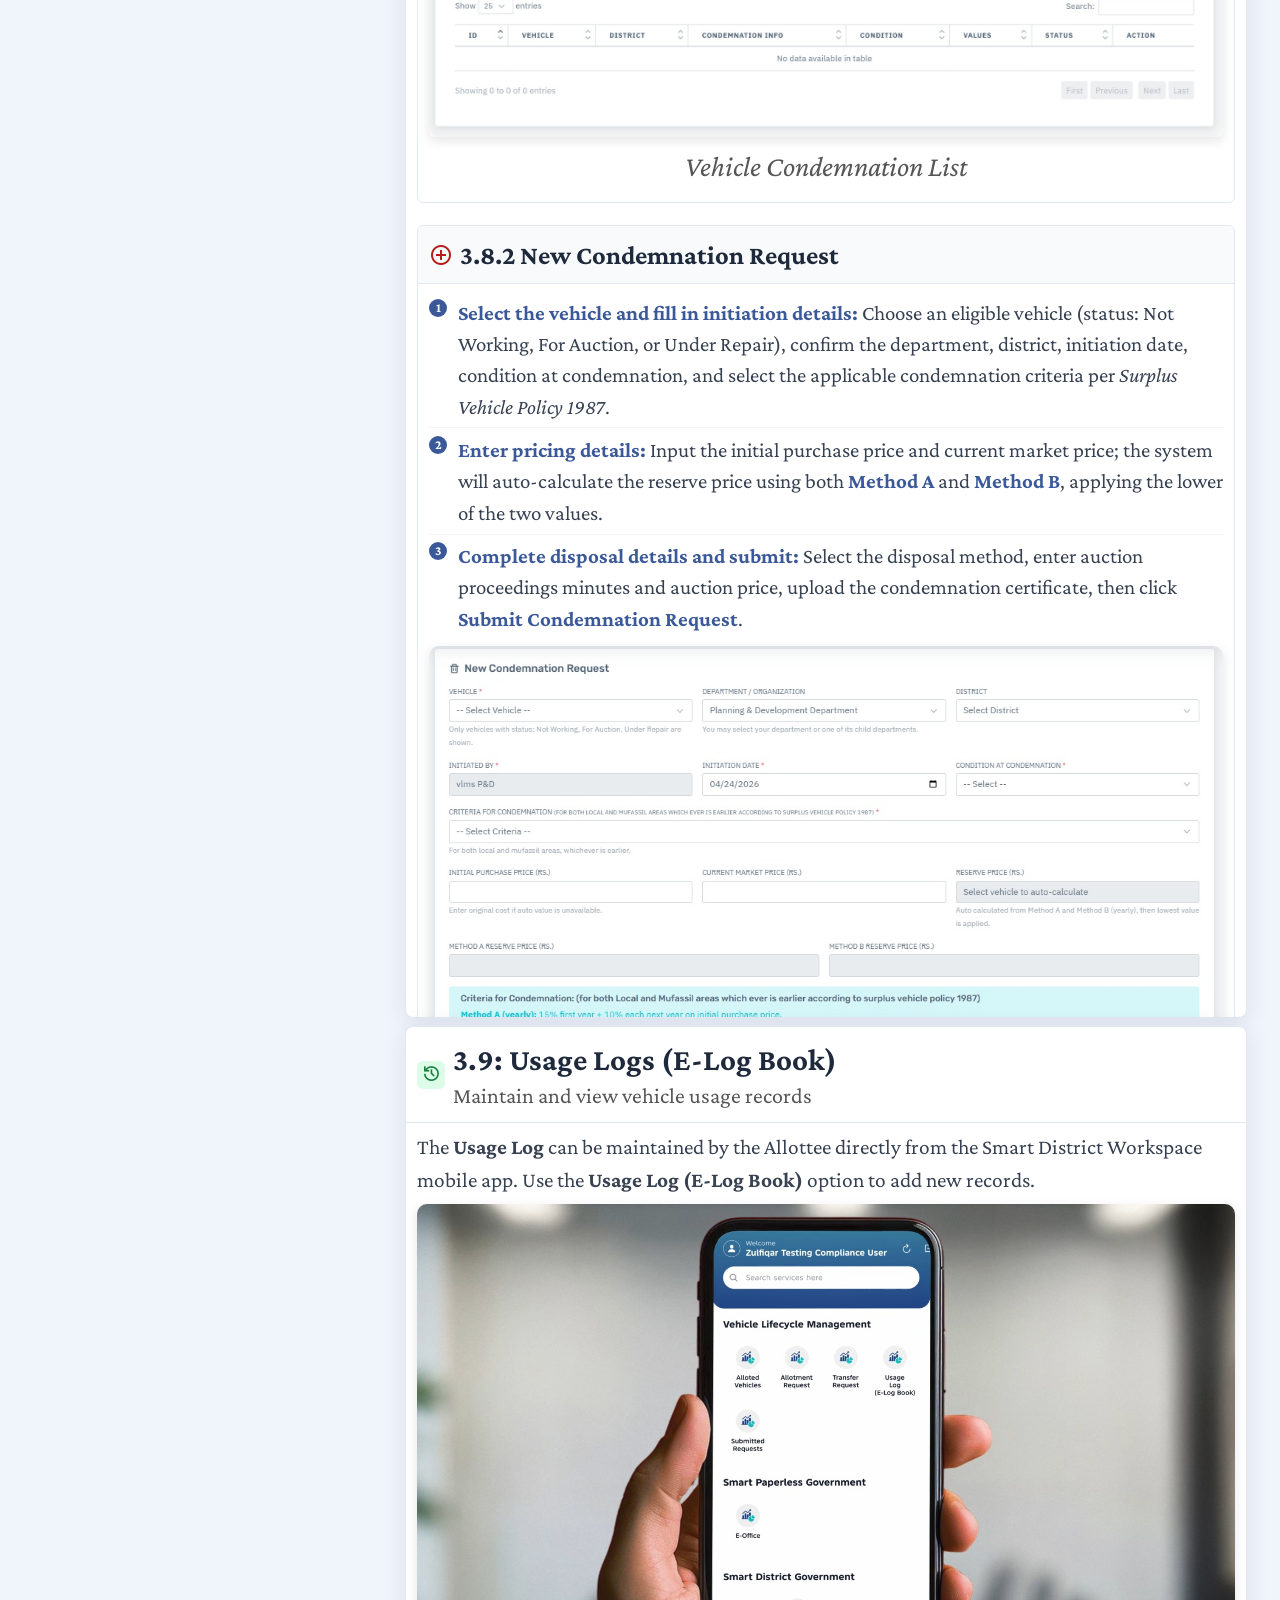
==== commit 091279df: "Optimization and lazy loading of images done" ====
--- a/index.html
+++ b/index.html
@@ -11,6 +11,7 @@
     <link id="urdu-font-link" rel="stylesheet" href="" data-href="https://fonts.googleapis.com/css2?family=Noto+Nastaliq+Urdu:wght@400..700&display=swap">
     <link rel="stylesheet" href="https://fonts.googleapis.com/css2?family=Material+Symbols+Outlined:opsz,wght,FILL,GRAD@20..48,100..700,0..1,-50..200">
     <link rel="stylesheet" href="assets/style.min.css?v=2026.04.25">
+    <link rel="preload" as="image" href="assets/images/image001.jpg">
 </head>
 
 <body>
@@ -226,8 +227,8 @@
             Promise.all([
                 document.fonts.ready,
                 new Promise(function (res) {
-                    if (document.readyState === 'complete') res();
-                    else window.addEventListener('load', res, { once: true });
+                    if (document.readyState !== 'loading') res();
+                    else document.addEventListener('DOMContentLoaded', res, { once: true });
                 })
             ]).then(dismiss);
         })();
@@ -392,13 +393,9 @@
                 </ul>
             </div>
         </aside>
-
-
         <main class="content">
-
-
             <div class="content-logo screenshot">
-                <img src="assets/images/image001.png" alt="KP VLMS Logo" onerror="this.style.display='none'">
+                <img src="assets/images/image001.jpg" alt="KP VLMS Logo" fetchpriority="high" onerror="this.style.display='none'">
             </div>
 
             <div class="section-card" id="sec-login">
@@ -427,8 +424,8 @@
                     </div>
 
                     <div class="screenshot">
-                        <img src="assets/images/image002.png" alt="Login Screen"
-                            onerror="this.parentElement.innerHTML='<div class=\'screenshot-ph\'><span class=\'material-symbols-outlined\'>image</span><span>Fig 1.1: Login Screen</span></div>'">
+                        <img src="assets/images/image002.jpg" alt="Login Screen"
+                            onerror="this.parentElement.innerHTML='<div class=\'screenshot-ph\'><span class=\'material-symbols-outlined\'>image</span><span>Fig 1.1: Login Screen</span></div>'" loading="lazy">
                     </div>
                     <p class="fig-caption">Login Screen</p>
                 </div>
@@ -454,8 +451,8 @@
                             <strong>VLMS</strong> منتخب کریں۔</span></p>
 
                     <div class="screenshot">
-                        <img src="assets/images/image003.png" alt="Home Screen"
-                            onerror="this.parentElement.innerHTML='<div class=\'screenshot-ph\'><span class=\'material-symbols-outlined\'>image</span><span>Fig 1.2: Home Screen</span></div>'">
+                        <img src="assets/images/image003.jpg" alt="Home Screen"
+                            onerror="this.parentElement.innerHTML='<div class=\'screenshot-ph\'><span class=\'material-symbols-outlined\'>image</span><span>Fig 1.2: Home Screen</span></div>'" loading="lazy">
                     </div>
                     <p class="fig-caption">Home Screen</p>
                 </div>
@@ -509,8 +506,8 @@
                     </div>
 
                     <div class="screenshot">
-                        <img src="assets/images/image004.png" alt="Main Dashboard"
-                            onerror="this.parentElement.innerHTML='<div class=\'screenshot-ph\'><span class=\'material-symbols-outlined\'>image</span><span>Fig 1.3: Main Dashboard</span></div>'">
+                        <img src="assets/images/image004.jpg" alt="Main Dashboard"
+                            onerror="this.parentElement.innerHTML='<div class=\'screenshot-ph\'><span class=\'material-symbols-outlined\'>image</span><span>Fig 1.3: Main Dashboard</span></div>'" loading="lazy">
                     </div>
                     <p class="fig-caption">Main Dashboard</p>
 
@@ -523,8 +520,8 @@
                             رجسٹرڈ ملازمین اور گاڑیوں کی تازہ ترین تاریخ (مرمت، الاٹمنٹ وغیرہ)۔</span></p>
 
                     <div class="screenshot">
-                        <img src="assets/images/image005.png" alt="Lower Dashboard"
-                            onerror="this.parentElement.innerHTML='<div class=\'screenshot-ph\'><span class=\'material-symbols-outlined\'>image</span><span>Fig 1.4: Lower Dashboard</span></div>'">
+                        <img src="assets/images/image005.jpg" alt="Lower Dashboard"
+                            onerror="this.parentElement.innerHTML='<div class=\'screenshot-ph\'><span class=\'material-symbols-outlined\'>image</span><span>Fig 1.4: Lower Dashboard</span></div>'" loading="lazy">
                     </div>
                     <p class="fig-caption">Lower half of the Main Dashboard</p>
                 </div>
@@ -600,14 +597,14 @@
                             </ul>
 
                             <div class="screenshot">
-                                <img src="assets/images/image006.png" alt="Procurement List"
-                                    onerror="this.parentElement.innerHTML='<div class=\'screenshot-ph\'><span class=\'material-symbols-outlined\'>image</span><span>Fig 1.1.1: List of Procurements</span></div>'">
+                                <img src="assets/images/image006.jpg" alt="Procurement List"
+                                    onerror="this.parentElement.innerHTML='<div class=\'screenshot-ph\'><span class=\'material-symbols-outlined\'>image</span><span>Fig 1.1.1: List of Procurements</span></div>'" loading="lazy">
                             </div>
                             <p class="fig-caption">List of Procurements</p>
 
                             <div class="screenshot">
-                                <img src="assets/images/image007.png" alt="Add Fresh Procurement"
-                                    onerror="this.parentElement.innerHTML='<div class=\'screenshot-ph\'><span class=\'material-symbols-outlined\'>image</span><span>Fig 1.1.2: Add Fresh Procurement</span></div>'">
+                                <img src="assets/images/image007.jpg" alt="Add Fresh Procurement"
+                                    onerror="this.parentElement.innerHTML='<div class=\'screenshot-ph\'><span class=\'material-symbols-outlined\'>image</span><span>Fig 1.1.2: Add Fresh Procurement</span></div>'" loading="lazy">
                             </div>
                             <p class="fig-caption">Add Fresh Procurement</p>
                         </div>
@@ -690,14 +687,14 @@
                             </ul>
 
                             <div class="screenshot">
-                                <img src="assets/images/image008.png" alt="Employee List"
-                                    onerror="this.parentElement.innerHTML='<div class=\'screenshot-ph\'><span class=\'material-symbols-outlined\'>image</span><span>List of Employees</span></div>'">
+                                <img src="assets/images/image008.jpg" alt="Employee List"
+                                    onerror="this.parentElement.innerHTML='<div class=\'screenshot-ph\'><span class=\'material-symbols-outlined\'>image</span><span>List of Employees</span></div>'" loading="lazy">
                             </div>
                             <p class="fig-caption">List of Employees</p>
 
                             <div class="screenshot">
-                                <img src="assets/images/image009.png" alt="Adding Employee"
-                                    onerror="this.parentElement.innerHTML='<div class=\'screenshot-ph\'><span class=\'material-symbols-outlined\'>image</span><span>Adding New Employee</span></div>'">
+                                <img src="assets/images/image009.jpg" alt="Adding Employee"
+                                    onerror="this.parentElement.innerHTML='<div class=\'screenshot-ph\'><span class=\'material-symbols-outlined\'>image</span><span>Adding New Employee</span></div>'" loading="lazy">
                             </div>
                             <p class="fig-caption">Adding New Employee</p>
                         </div>
@@ -741,8 +738,8 @@
                                     لگانے کے بعد <strong>Apply</strong> پر کلک کریں۔</span></p>
 
                             <div class="screenshot">
-                                <img src="assets/images/image010.png" alt="Vehicle List"
-                                    onerror="this.parentElement.innerHTML='<div class=\'screenshot-ph\'><span class=\'material-symbols-outlined\'>image</span><span>Fig 3.1.1: List of Vehicles</span></div>'">
+                                <img src="assets/images/image010.jpg" alt="Vehicle List"
+                                    onerror="this.parentElement.innerHTML='<div class=\'screenshot-ph\'><span class=\'material-symbols-outlined\'>image</span><span>Fig 3.1.1: List of Vehicles</span></div>'" loading="lazy">
                             </div>
                             <p class="fig-caption">List of Vehicles</p>
                         </div>
@@ -792,8 +789,8 @@
                             </ul>
 
                             <div class="screenshot">
-                                <img src="assets/images/image011.png" alt="Add Vehicle"
-                                    onerror="this.parentElement.innerHTML='<div class=\'screenshot-ph\'><span class=\'material-symbols-outlined\'>image</span><span>Fig 3.1.2: Adding Vehicle Details</span></div>'">
+                                <img src="assets/images/image011.jpg" alt="Add Vehicle"
+                                    onerror="this.parentElement.innerHTML='<div class=\'screenshot-ph\'><span class=\'material-symbols-outlined\'>image</span><span>Fig 3.1.2: Adding Vehicle Details</span></div>'" loading="lazy">
                             </div>
                             <p class="fig-caption">Adding Vehicle Details</p>
                         </div>
@@ -842,8 +839,8 @@
                                     <strong>حالت</strong> شامل ہیں۔</span></p>
 
                             <div class="screenshot">
-                                <img src="assets/images/image012.png" alt="Allotment List"
-                                    onerror="this.parentElement.innerHTML='<div class=\'screenshot-ph\'><span class=\'material-symbols-outlined\'>image</span><span>Fig 4.1.1: Allotment List</span></div>'">
+                                <img src="assets/images/image012.jpg" alt="Allotment List"
+                                    onerror="this.parentElement.innerHTML='<div class=\'screenshot-ph\'><span class=\'material-symbols-outlined\'>image</span><span>Fig 4.1.1: Allotment List</span></div>'" loading="lazy">
                             </div>
                             <p class="fig-caption">Allotment List</p>
                         </div>
@@ -894,8 +891,8 @@
                             </ul>
 
                             <div class="screenshot">
-                                <img src="assets/images/image013.png" alt="Create Allotment"
-                                    onerror="this.parentElement.innerHTML='<div class=\'screenshot-ph\'><span class=\'material-symbols-outlined\'>image</span><span>Fig 4.1.2: Create Allotment</span></div>'">
+                                <img src="assets/images/image013.jpg" alt="Create Allotment"
+                                    onerror="this.parentElement.innerHTML='<div class=\'screenshot-ph\'><span class=\'material-symbols-outlined\'>image</span><span>Fig 4.1.2: Create Allotment</span></div>'" loading="lazy">
                             </div>
                             <p class="fig-caption">Create Allotment Form</p>
                         </div>
@@ -925,20 +922,20 @@
                     <div class="phone-row" style="margin-top:1rem">
                         <div>
                             <div class="screenshot">
-                                <img src="assets/images/image014.png" alt="Play Store"
-                                    onerror="this.parentElement.innerHTML='<div class=\'screenshot-ph\' style=\'min-height:120px\'><span class=\'material-symbols-outlined\'>android</span><span>Fig 4.1.3: KP Smart District Workspace on Play Store</span></div>'">
+                                <img src="assets/images/image014.jpg" alt="Play Store"
+                                    onerror="this.parentElement.innerHTML='<div class=\'screenshot-ph\' style=\'min-height:120px\'><span class=\'material-symbols-outlined\'>android</span><span>Fig 4.1.3: KP Smart District Workspace on Play Store</span></div>'" loading="lazy">
                             </div>
                             <p class="fig-caption">KP Smart District Workspace on Play Store</p>
                         </div>
                     </div>
                     <div class="phone-row">
                         <div class="phone-frame">
-                            <img src="assets/images/image015.png" alt="App Screen 1"
-                                onerror="this.style.display='none'">
+                            <img src="assets/images/image015.jpg" alt="App Screen 1"
+                                onerror="this.style.display='none'" loading="lazy">
                         </div>
                         <div class="phone-frame">
-                            <img src="assets/images/image016.png" alt="App Screen 2"
-                                onerror="this.style.display='none'">
+                            <img src="assets/images/image016.jpg" alt="App Screen 2"
+                                onerror="this.style.display='none'" loading="lazy">
                         </div>
                     </div>
                     <p class="fig-caption">Smart District Workspace Mobile App</p>
@@ -987,8 +984,8 @@
                     </ul>
 
                     <div class="screenshot">
-                        <img src="assets/images/image017.png" alt="Transfer List"
-                            onerror="this.parentElement.innerHTML='<div class=\'screenshot-ph\'><span class=\'material-symbols-outlined\'>image</span><span>Fig 5.1: Vehicle Transfer List</span></div>'">
+                        <img src="assets/images/image017.jpg" alt="Transfer List"
+                            onerror="this.parentElement.innerHTML='<div class=\'screenshot-ph\'><span class=\'material-symbols-outlined\'>image</span><span>Fig 5.1: Vehicle Transfer List</span></div>'" loading="lazy">
                     </div>
                     <p class="fig-caption">Vehicle Transfer List</p>
 
@@ -1027,8 +1024,8 @@
                             </ul>
 
                             <div class="screenshot">
-                                <img src="assets/images/image018.png" alt="Transfer Form"
-                                    onerror="this.parentElement.innerHTML='<div class=\'screenshot-ph\'><span class=\'material-symbols-outlined\'>image</span><span>Fig 5.2: Transfer Vehicle Form</span></div>'">
+                                <img src="assets/images/image018.jpg" alt="Transfer Form"
+                                    onerror="this.parentElement.innerHTML='<div class=\'screenshot-ph\'><span class=\'material-symbols-outlined\'>image</span><span>Fig 5.2: Transfer Vehicle Form</span></div>'" loading="lazy">
                             </div>
                             <p class="fig-caption">Transfer Vehicle Form</p>
                         </div>
@@ -1074,8 +1071,8 @@
                                     کریں۔</span></p>
 
                             <div class="screenshot">
-                                <img src="assets/images/image019.png" alt="Inspection List"
-                                    onerror="this.parentElement.innerHTML='<div class=\'screenshot-ph\'><span class=\'material-symbols-outlined\'>image</span><span>Fig 6.1.1: Vehicle Inspections</span></div>'">
+                                <img src="assets/images/image019.jpg" alt="Inspection List"
+                                    onerror="this.parentElement.innerHTML='<div class=\'screenshot-ph\'><span class=\'material-symbols-outlined\'>image</span><span>Fig 6.1.1: Vehicle Inspections</span></div>'" loading="lazy">
                             </div>
                             <p class="fig-caption">Vehicle Inspections</p>
                         </div>
@@ -1128,8 +1125,8 @@
                             </ul>
 
                             <div class="screenshot">
-                                <img src="assets/images/image020.png" alt="Inspection Form"
-                                    onerror="this.parentElement.innerHTML='<div class=\'screenshot-ph\'><span class=\'material-symbols-outlined\'>image</span><span>Fig 6.1.2: New Vehicle Inspection Form</span></div>'">
+                                <img src="assets/images/image020.jpg" alt="Inspection Form"
+                                    onerror="this.parentElement.innerHTML='<div class=\'screenshot-ph\'><span class=\'material-symbols-outlined\'>image</span><span>Fig 6.1.2: New Vehicle Inspection Form</span></div>'" loading="lazy">
                             </div>
                             <p class="fig-caption">New Vehicle Inspection Form</p>
                         </div>
@@ -1187,8 +1184,8 @@
                                     ریکارڈ ہٹانے کے لیے۔</span></p>
 
                             <div class="screenshot">
-                                <img src="assets/images/image021.png" alt="Maintenance Records"
-                                    onerror="this.parentElement.innerHTML='<div class=\'screenshot-ph\'><span class=\'material-symbols-outlined\'>image</span><span>Fig 7.1.1: Maintenance Records List</span></div>'">
+                                <img src="assets/images/image021.jpg" alt="Maintenance Records"
+                                    onerror="this.parentElement.innerHTML='<div class=\'screenshot-ph\'><span class=\'material-symbols-outlined\'>image</span><span>Fig 7.1.1: Maintenance Records List</span></div>'" loading="lazy">
                             </div>
                             <p class="fig-caption">Maintenance Records List</p>
                         </div>
@@ -1244,8 +1241,8 @@
                             </div>
 
                             <div class="screenshot">
-                                <img src="assets/images/image022.png" alt="Maintenance Form"
-                                    onerror="this.parentElement.innerHTML='<div class=\'screenshot-ph\'><span class=\'material-symbols-outlined\'>image</span><span>Fig 7.1.2: Fresh Maintenance Form</span></div>'">
+                                <img src="assets/images/image022.jpg" alt="Maintenance Form"
+                                    onerror="this.parentElement.innerHTML='<div class=\'screenshot-ph\'><span class=\'material-symbols-outlined\'>image</span><span>Fig 7.1.2: Fresh Maintenance Form</span></div>'" loading="lazy">
                             </div>
                             <p class="fig-caption">Fresh Maintenance Form</p>
                         </div>
@@ -1292,8 +1289,8 @@
                             </p>
 
                             <div class="screenshot">
-                                <img src="assets/images/image023.png" alt="Condemnation List"
-                                    onerror="this.parentElement.innerHTML='<div class=\'screenshot-ph\'><span class=\'material-symbols-outlined\'>image</span><span>Fig 8.1.1: Vehicle Condemnation List</span></div>'">
+                                <img src="assets/images/image023.jpg" alt="Condemnation List"
+                                    onerror="this.parentElement.innerHTML='<div class=\'screenshot-ph\'><span class=\'material-symbols-outlined\'>image</span><span>Fig 8.1.1: Vehicle Condemnation List</span></div>'" loading="lazy">
                             </div>
                             <p class="fig-caption">Vehicle Condemnation List</p>
                         </div>
@@ -1342,8 +1339,8 @@
                             </ul>
 
                             <div class="screenshot">
-                                <img src="assets/images/image024.png" alt="Condemnation Form"
-                                    onerror="this.parentElement.innerHTML='<div class=\'screenshot-ph\'><span class=\'material-symbols-outlined\'>image</span><span>Fig 8.1.2: Vehicle Condemnation Request Form</span></div>'">
+                                <img src="assets/images/image024.jpg" alt="Condemnation Form"
+                                    onerror="this.parentElement.innerHTML='<div class=\'screenshot-ph\'><span class=\'material-symbols-outlined\'>image</span><span>Fig 8.1.2: Vehicle Condemnation Request Form</span></div>'" loading="lazy">
                             </div>
                             <p class="fig-caption">Vehicle Condemnation Request Form</p>
                         </div>
@@ -1374,8 +1371,8 @@
                                 Book)</strong> آپشن استعمال کریں۔</span></p>
 
                     <div class="screenshot">
-                        <img src="assets/images/image026.png" alt="Usage Log"
-                            onerror="this.parentElement.innerHTML='<div class=\'screenshot-ph\'><span class=\'material-symbols-outlined\'>image</span><span>Fig 9.1: Usage Log (Mobile App)</span></div>'">
+                        <img src="assets/images/image026.jpg" alt="Usage Log"
+                            onerror="this.parentElement.innerHTML='<div class=\'screenshot-ph\'><span class=\'material-symbols-outlined\'>image</span><span>Fig 9.1: Usage Log (Mobile App)</span></div>'" loading="lazy">
                     </div>
                     <p class="fig-caption">Usage Log (Mobile App)</p>
 
@@ -1392,8 +1389,8 @@
                                     سے گاڑیوں کے استعمال لاگ دیکھ اور تلاش کر سکتا ہے۔</span></p>
 
                             <div class="screenshot">
-                                <img src="assets/images/image027.png" alt="Usage Log List"
-                                    onerror="this.parentElement.innerHTML='<div class=\'screenshot-ph\'><span class=\'material-symbols-outlined\'>image</span><span>Fig 9.2: Vehicle Usage Log List</span></div>'">
+                                <img src="assets/images/image027.jpg" alt="Usage Log List"
+                                    onerror="this.parentElement.innerHTML='<div class=\'screenshot-ph\'><span class=\'material-symbols-outlined\'>image</span><span>Fig 9.2: Vehicle Usage Log List</span></div>'" loading="lazy">
                             </div>
                             <p class="fig-caption">Vehicle Usage Log List</p>
                         </div>
@@ -1500,7 +1497,7 @@
                     </div>
 
                     <div class="screenshot">
-                        <img src="assets/images/image028.png" alt="Reports Center" onerror="this.parentElement.innerHTML='<div class=\'screenshot-ph\'><span class=\'material-symbols-outlined\'>image</span><span>Fig 10.1: Reports &amp; Audit Center</span></div>'">
+                        <img src="assets/images/image028.jpg" alt="Reports Center" onerror="this.parentElement.innerHTML='<div class=\'screenshot-ph\'><span class=\'material-symbols-outlined\'>image</span><span>Fig 10.1: Reports &amp; Audit Center</span></div>'" loading="lazy">
                     </div>
                     <p class="fig-caption">Reports &amp; Audit Center</p>
                 </div>
@@ -1539,8 +1536,8 @@
                     </ul>
 
                     <div class="screenshot">
-                        <img src="assets/images/image031.png" alt="Accident List"
-                            onerror="this.parentElement.innerHTML='<div class=\'screenshot-ph\'><span class=\'material-symbols-outlined\'>image</span><span>Fig 13.1: Accident Vehicle List</span></div>'">
+                        <img src="assets/images/image031.jpg" alt="Accident List"
+                            onerror="this.parentElement.innerHTML='<div class=\'screenshot-ph\'><span class=\'material-symbols-outlined\'>image</span><span>Fig 13.1: Accident Vehicle List</span></div>'" loading="lazy">
                     </div>
                     <p class="fig-caption">Accident Vehicle List</p>
 
@@ -1581,8 +1578,8 @@
                             </ul>
 
                             <div class="screenshot">
-                                <img src="assets/images/image032.png" alt="Add Accident Form"
-                                    onerror="this.parentElement.innerHTML='<div class=\'screenshot-ph\'><span class=\'material-symbols-outlined\'>image</span><span>Fig 13.1.1: Add Accident Vehicle Form</span></div>'">
+                                <img src="assets/images/image032.jpg" alt="Add Accident Form"
+                                    onerror="this.parentElement.innerHTML='<div class=\'screenshot-ph\'><span class=\'material-symbols-outlined\'>image</span><span>Fig 13.1.1: Add Accident Vehicle Form</span></div>'" loading="lazy">
                             </div>
                             <p class="fig-caption">Add Accident Vehicle Form</p>
                         </div>
@@ -1615,8 +1612,8 @@
                     </ul>
 
                     <div class="screenshot">
-                        <img src="assets/images/image033.png" alt="Theft List"
-                            onerror="this.parentElement.innerHTML='<div class=\'screenshot-ph\'><span class=\'material-symbols-outlined\'>image</span><span>Fig 14.1: Stolen/Theft Vehicle List</span></div>'">
+                        <img src="assets/images/image033.jpg" alt="Theft List"
+                            onerror="this.parentElement.innerHTML='<div class=\'screenshot-ph\'><span class=\'material-symbols-outlined\'>image</span><span>Fig 14.1: Stolen/Theft Vehicle List</span></div>'" loading="lazy">
                     </div>
                     <p class="fig-caption">Stolen/Theft Vehicle List</p>
 
@@ -1662,8 +1659,8 @@
                             </ul>
 
                             <div class="screenshot">
-                                <img src="assets/images/image034.png" alt="Theft Form"
-                                    onerror="this.parentElement.innerHTML='<div class=\'screenshot-ph\'><span class=\'material-symbols-outlined\'>image</span><span>Fig 14.2: Add Stolen/Theft Vehicle Form</span></div>'">
+                                <img src="assets/images/image034.jpg" alt="Theft Form"
+                                    onerror="this.parentElement.innerHTML='<div class=\'screenshot-ph\'><span class=\'material-symbols-outlined\'>image</span><span>Fig 14.2: Add Stolen/Theft Vehicle Form</span></div>'" loading="lazy">
                             </div>
                             <p class="fig-caption">Add Stolen/Theft Vehicle Form</p>
                         </div>
@@ -1950,7 +1947,7 @@
                                     یا ایپ اسٹور (آئی فون)</strong> سے ڈاؤن لوڈ کریں</span></li>
                     </ul>
                     <div class="screenshot">
-                        <img src="assets/images/image-sdw-1.png" alt="Download the app"
+                        <img src="assets/images/image-sdw-1.jpg" alt="Download the app"
                             onerror="this.parentElement.innerHTML='<div class=\'screenshot-ph\'><span class=\'material-symbols-outlined\'>image</span><span>Download the app</span></div>'">
                     </div>
                     <p class="fig-caption"><span class="lang-en">Download the app</span><span class="lang-ur">ایپ ڈاؤن
@@ -1982,7 +1979,7 @@
                                 گی۔</span></li>
                     </ul>
                     <div class="screenshot">
-                        <img src="assets/images/image-sdw-2.png" alt="Login screen"
+                        <img src="assets/images/image-sdw-2.jpg" alt="Login screen"
                             onerror="this.parentElement.innerHTML='<div class=\'screenshot-ph\'><span class=\'material-symbols-outlined\'>image</span><span>Login screen</span></div>'">
                     </div>
                     <p class="fig-caption"><span class="lang-en">Login screen</span><span class="lang-ur">لاگ ان
@@ -2026,7 +2023,7 @@
                         </li>
                     </ul>
                     <div class="screenshot">
-                        <img src="assets/images/image-sdw-3.png" alt="Dashboard"
+                        <img src="assets/images/image-sdw-3.jpg" alt="Dashboard"
                             onerror="this.parentElement.innerHTML='<div class=\'screenshot-ph\'><span class=\'material-symbols-outlined\'>image</span><span>Dashboard</span></div>'">
                     </div>
                     <p class="fig-caption"><span class="lang-en">Dashboard</span><span class="lang-ur">ڈیش بورڈ</span>
@@ -2055,7 +2052,7 @@
                                 class="lang-ur">آپ کی مختص گاڑی (گاڑیوں) کی تفصیلات ظاہر ہوں گی۔</span></li>
                     </ul>
                     <div class="screenshot">
-                        <img src="assets/images/image-sdw-4.png" alt="Vehicle details"
+                        <img src="assets/images/image-sdw-4.jpg" alt="Vehicle details"
                             onerror="this.parentElement.innerHTML='<div class=\'screenshot-ph\'><span class=\'material-symbols-outlined\'>image</span><span>Vehicle details</span></div>'">
                     </div>
                     <p class="fig-caption"><span class="lang-en">Vehicle details</span><span class="lang-ur">گاڑی کی
@@ -2107,7 +2104,7 @@
                                 class="lang-ur">الاٹمنٹ درخواست بھیجنے کے لیے فارم جمع کریں۔</span></li>
                     </ul>
                     <div class="screenshot">
-                        <img src="assets/images/image-sdw-5.png" alt="Allotment request form"
+                        <img src="assets/images/image-sdw-5.jpg" alt="Allotment request form"
                             onerror="this.parentElement.innerHTML='<div class=\'screenshot-ph\'><span class=\'material-symbols-outlined\'>image</span><span>Allotment request form</span></div>'">
                     </div>
                     <p class="fig-caption"><span class="lang-en">Allotment request form</span><span
@@ -2150,7 +2147,7 @@
                                 class="lang-ur">منتقلی یا واپسی کی درخواست بھیجنے کے لیے فارم جمع کریں۔</span></li>
                     </ul>
                     <div class="screenshot">
-                        <img src="assets/images/image-sdw-6.png" alt="Transfer request form"
+                        <img src="assets/images/image-sdw-6.jpg" alt="Transfer request form"
                             onerror="this.parentElement.innerHTML='<div class=\'screenshot-ph\'><span class=\'material-symbols-outlined\'>image</span><span>Transfer request form</span></div>'">
                     </div>
                     <p class="fig-caption"><span class="lang-en">Transfer request form</span><span
@@ -2206,7 +2203,7 @@
                                 class="lang-ur">اپنی ای-لاگ بک اپ ڈیٹ کرنے کے لیے اندراج محفوظ کریں۔</span></li>
                     </ul>
                     <div class="screenshot">
-                        <img src="assets/images/image-sdw-7.png" alt="Usage log summary screen"
+                        <img src="assets/images/image-sdw-7.jpg" alt="Usage log summary screen"
                             onerror="this.parentElement.innerHTML='<div class=\'screenshot-ph\'><span class=\'material-symbols-outlined\'>image</span><span>Usage log summary screen</span></div>'">
                     </div>
                     <p class="fig-caption"><span class="lang-en">Usage log summary screen</span><span
@@ -2319,7 +2316,7 @@
                     </div>
                 </div>
                 <div class="screenshot">
-                    <img src="assets/images/image-sdw-9.png" alt="Repair Request"
+                    <img src="assets/images/image-sdw-9.jpg" alt="Repair Request"
                         onerror="this.parentElement.innerHTML='<div class=\'screenshot-ph\'><span class=\'material-symbols-outlined\'>image</span><span>Usage log summary screen</span></div>'">
                 </div>
                 <p class="fig-caption"><span class="lang-en">Repair Request</span><span class="lang-ur">ٹیسٹ کی
@@ -2349,7 +2346,7 @@
                                 الاٹمنٹ، منتقلی اور واپسی کی درخواستوں کی موجودہ حیثیت دیکھ سکتے ہیں۔</span></li>
                     </ul>
                     <div class="screenshot">
-                        <img src="assets/images/image-sdw-8.png" alt="Submitted requests status screen"
+                        <img src="assets/images/image-sdw-8.jpg" alt="Submitted requests status screen"
                             onerror="this.parentElement.innerHTML='<div class=\'screenshot-ph\'><span class=\'material-symbols-outlined\'>image</span><span>Submitted requests status screen</span></div>'">
                     </div>
                     <p class="fig-caption"><span class="lang-en">Submitted requests status screen</span><span
@@ -2483,7 +2480,11 @@
             /* ── 5. INIT SECTION MAX-HEIGHT ── */
             document.querySelectorAll('.section-card').forEach(function (card) {
                 var body = card.querySelector('.section-body');
-                if (body) body.style.maxHeight = body.scrollHeight + 'px';
+                if (!body) return;
+                // Skip cards inside a hidden guide wrap — scrollHeight is 0 when display:none
+                var wrap = card.closest('[id$="-guide-wrap"]');
+                if (wrap && wrap.style.display === 'none') return;
+                body.style.maxHeight = body.scrollHeight + 'px';
             });
 
             /* ── 6. COPY-TO-CLIPBOARD ON STEP LISTS ── */
@@ -2766,10 +2767,24 @@
                     var body = card.querySelector('.section-body');
                     if (!body) return;
                     if (!card.classList.contains('collapsed')) {
-                        body.style.maxHeight = body.scrollHeight + 'px';
+                        // Use 'none' so the body is never clipped regardless of when images load
+                        body.style.maxHeight = 'none';
                     }
                 });
             }
+
+            // Re-expand any section whose max-height was set before its images loaded
+            offWrap.querySelectorAll('img').forEach(function (img) {
+                if (!img.complete) {
+                    img.addEventListener('load', function () {
+                        var card = img.closest('.section-card');
+                        if (card && !card.classList.contains('collapsed')) {
+                            var body = card.querySelector('.section-body');
+                            if (body) body.style.maxHeight = 'none';
+                        }
+                    }, { once: true });
+                }
+            });
 
             function showGuide(which) {
                 if (which === 'officer') {
@@ -2777,7 +2792,13 @@
                     offWrap.style.display = '';
                     tabDept.classList.remove('active');
                     tabOfficer.classList.add('active');
-                    recalcOfficerMaxHeight();
+                    // Wake IntersectionObserver for lazy images that were in a hidden container,
+                    // then recalc max-height after images have their real dimensions.
+                    window.dispatchEvent(new Event('scroll'));
+                    requestAnimationFrame(function () {
+                        recalcOfficerMaxHeight();
+                        window.dispatchEvent(new Event('scroll'));
+                    });
                 } else {
                     offWrap.style.display = 'none';
                     deptWrap.style.display = '';
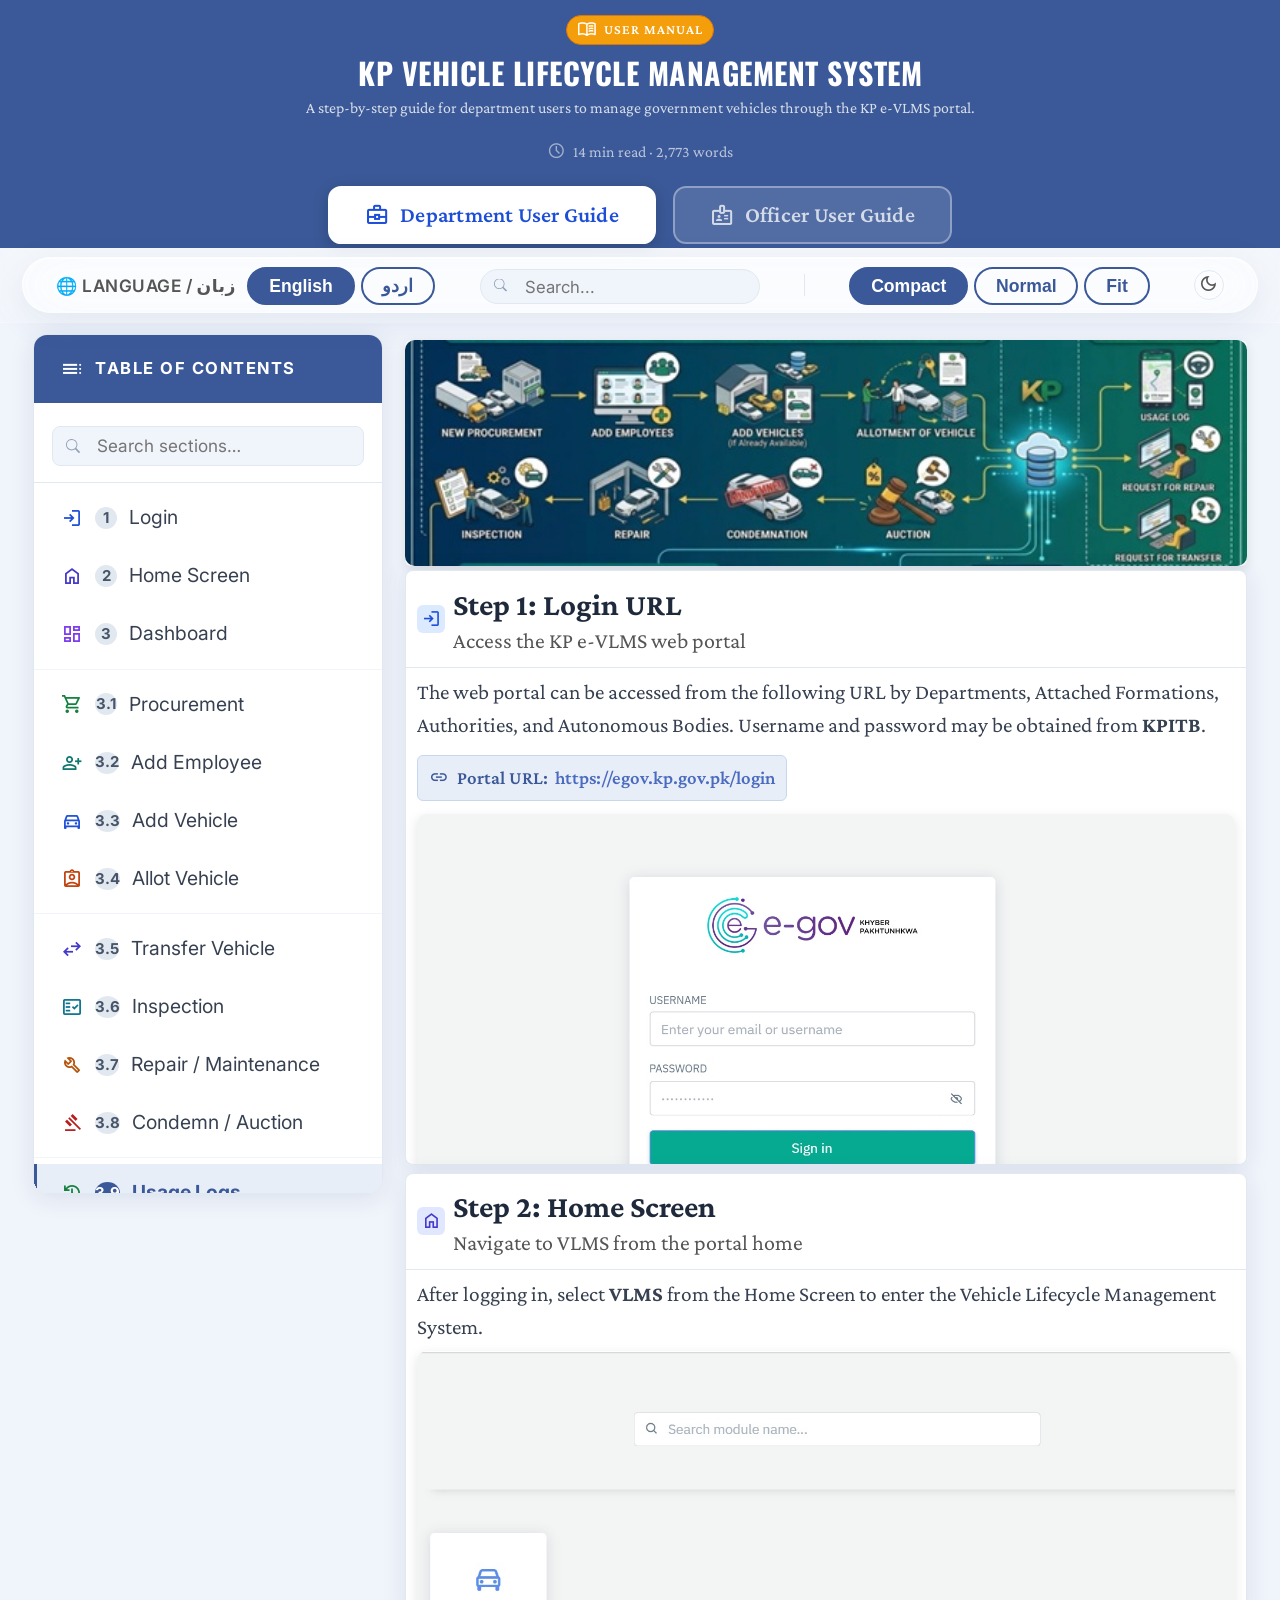
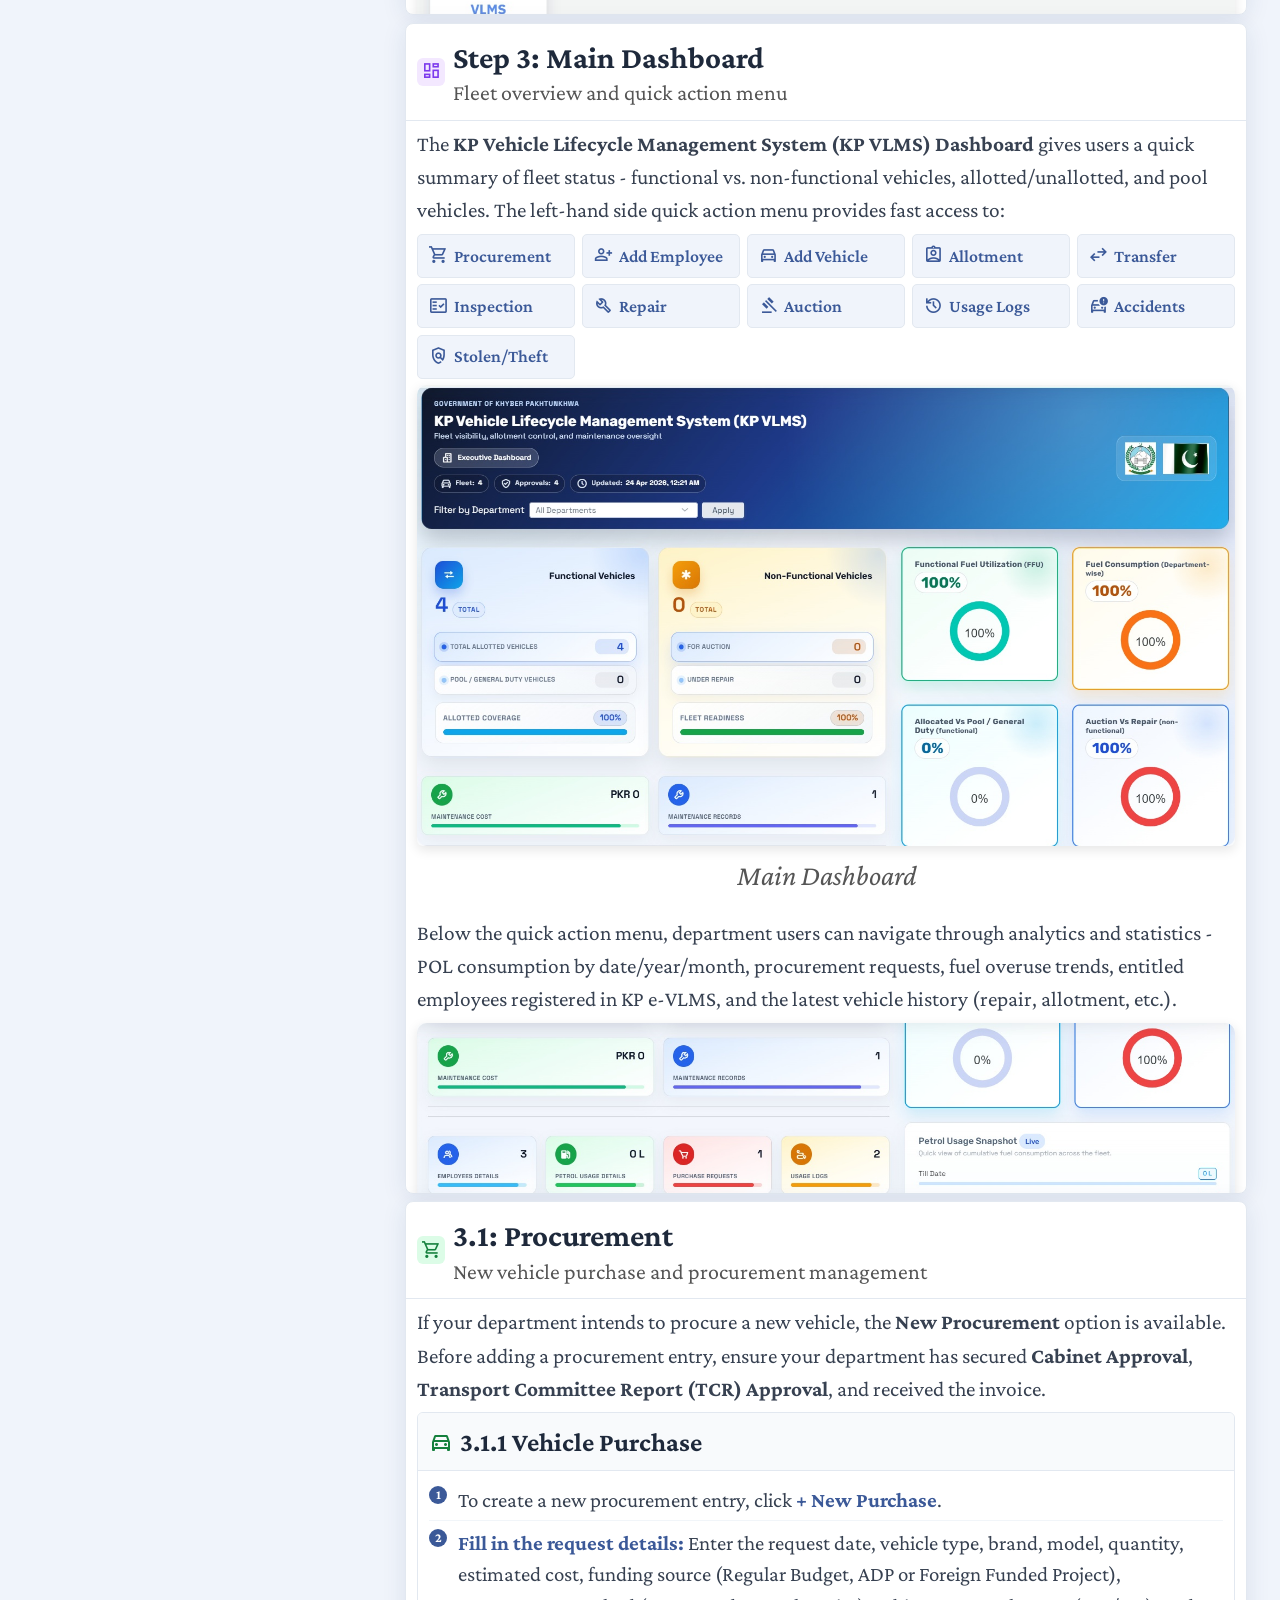
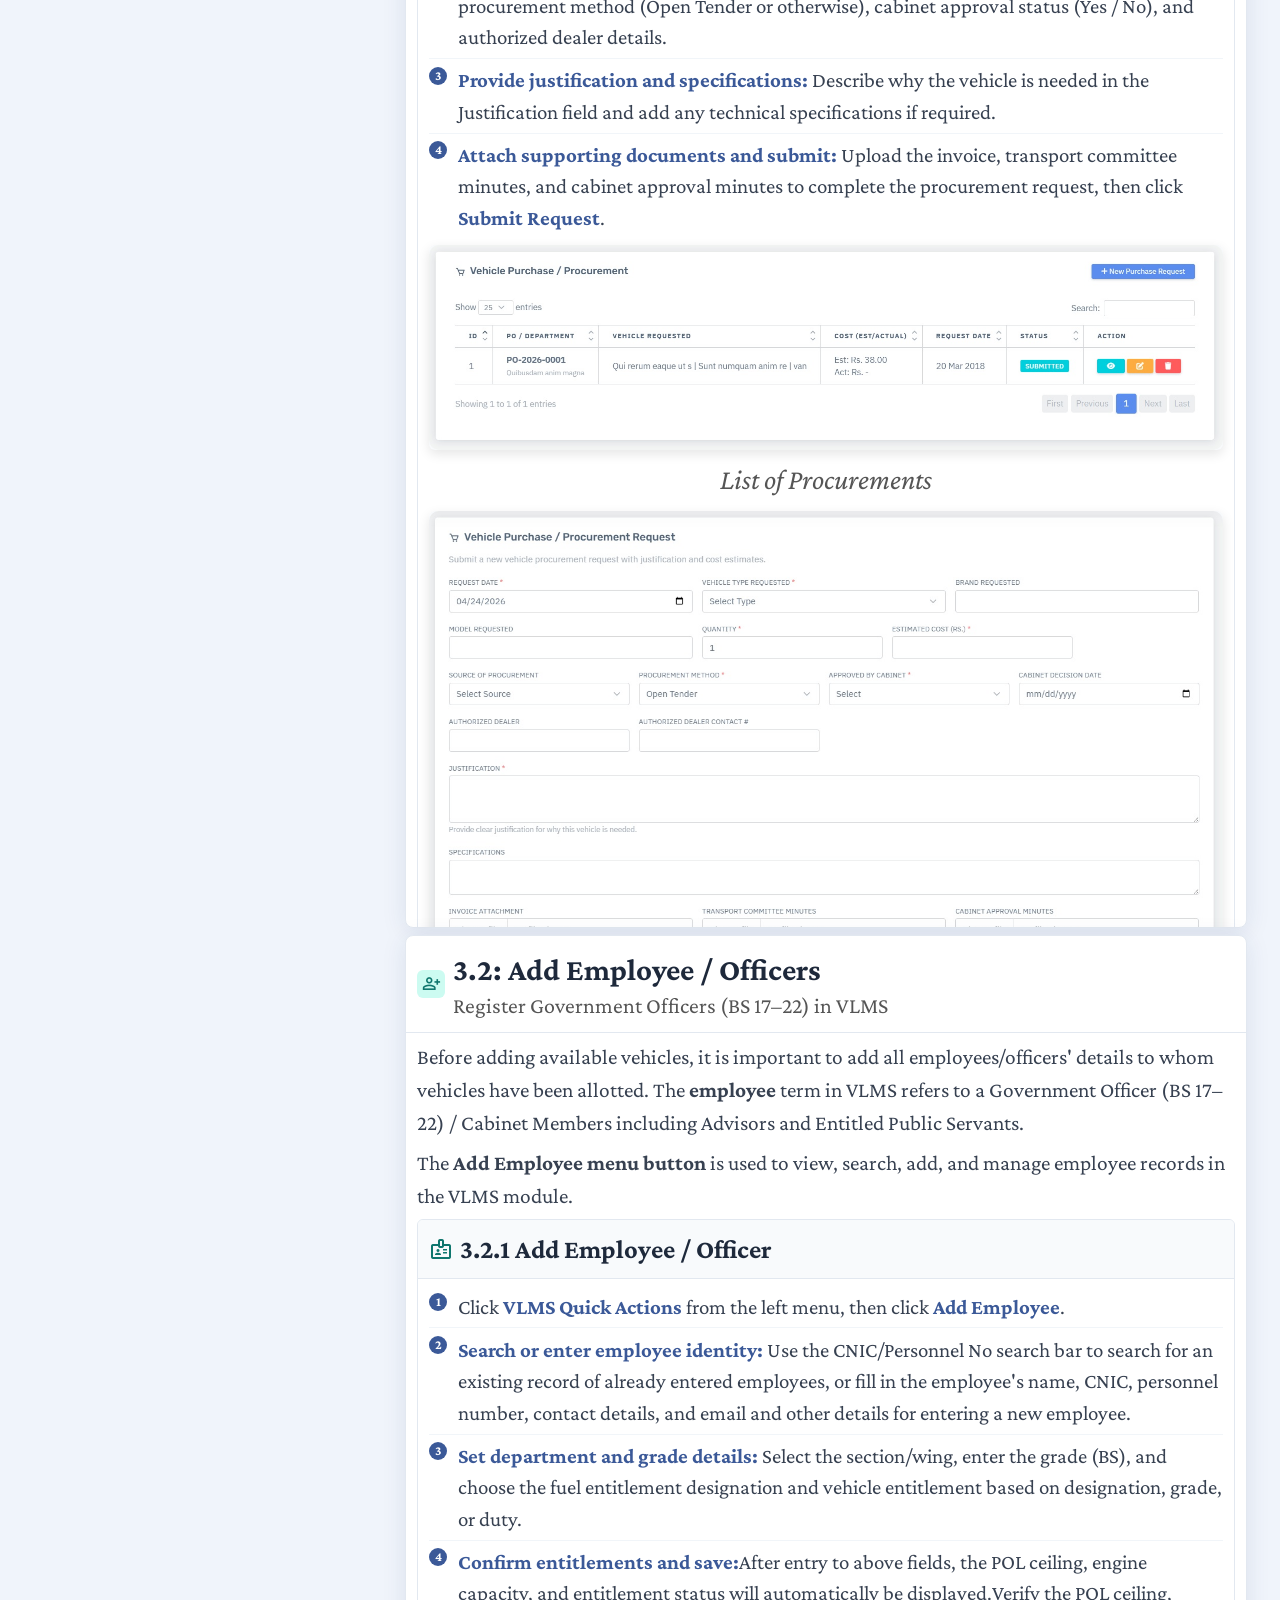
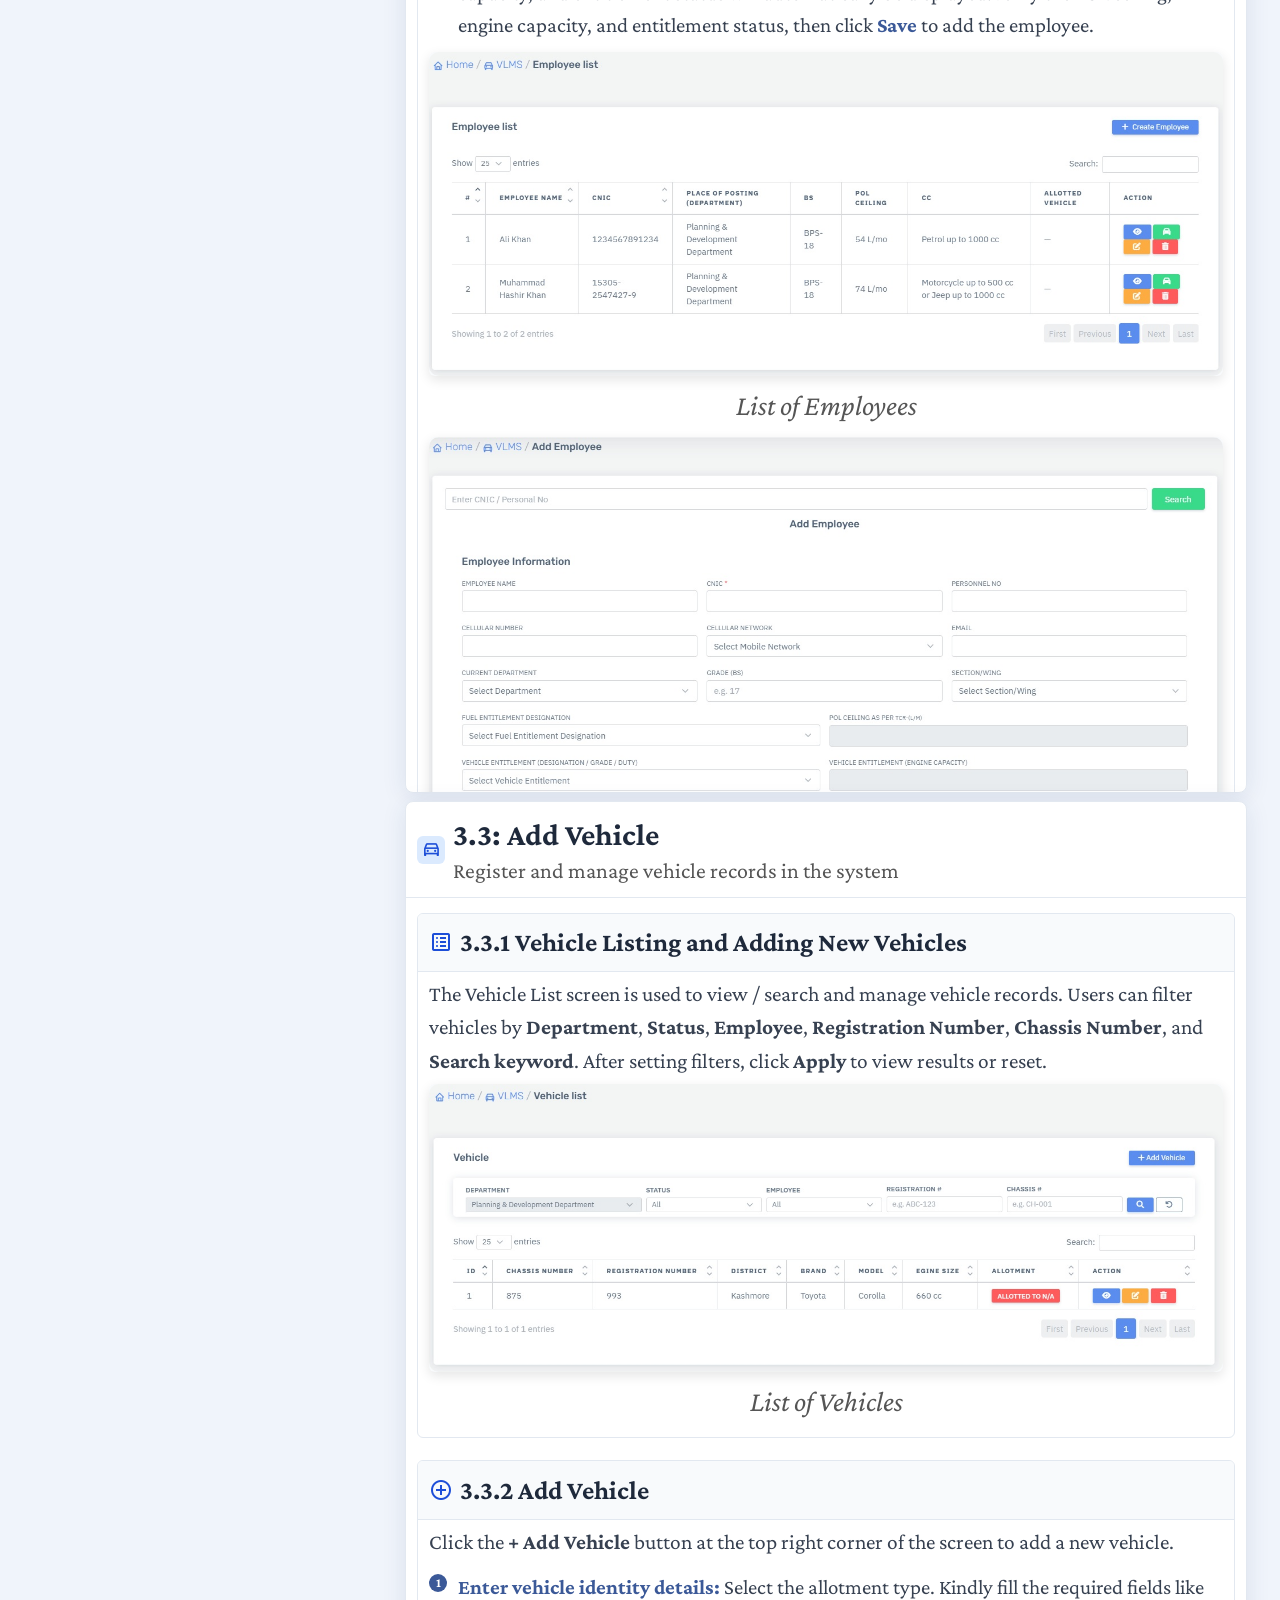
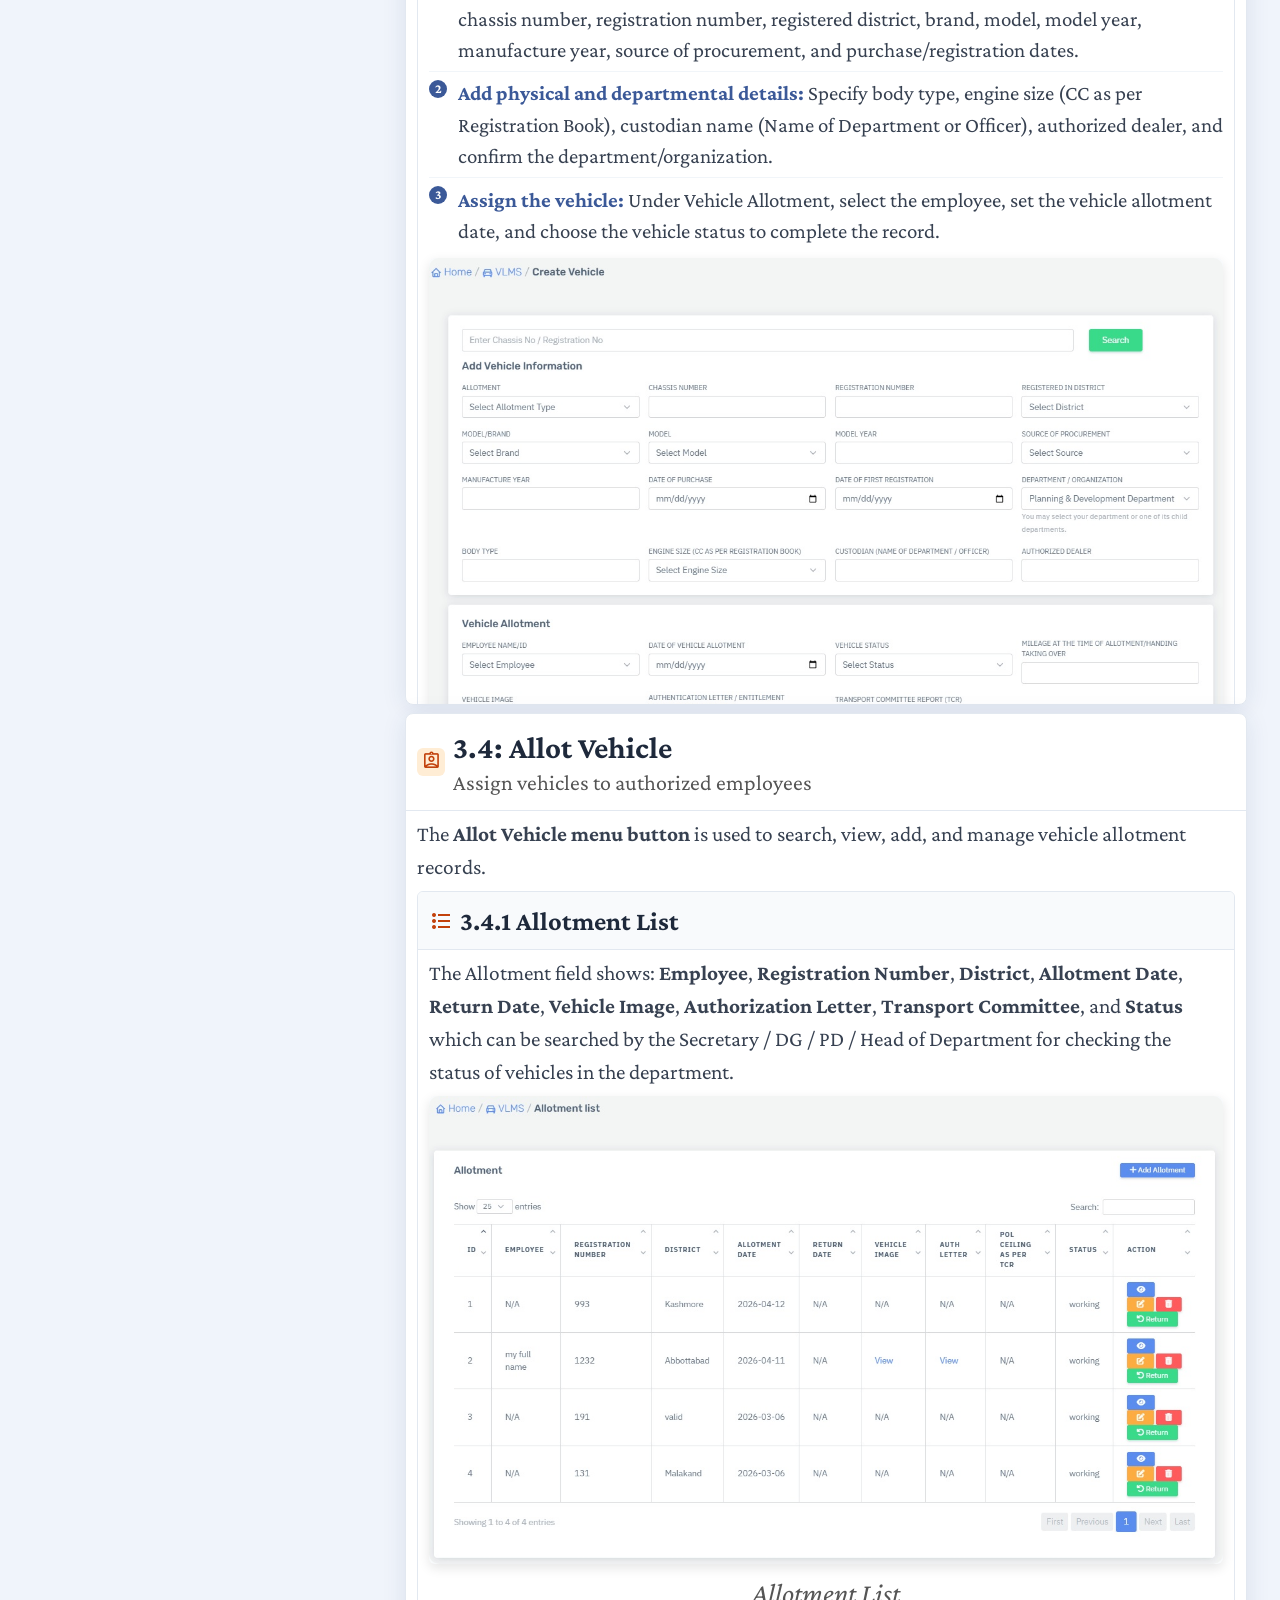
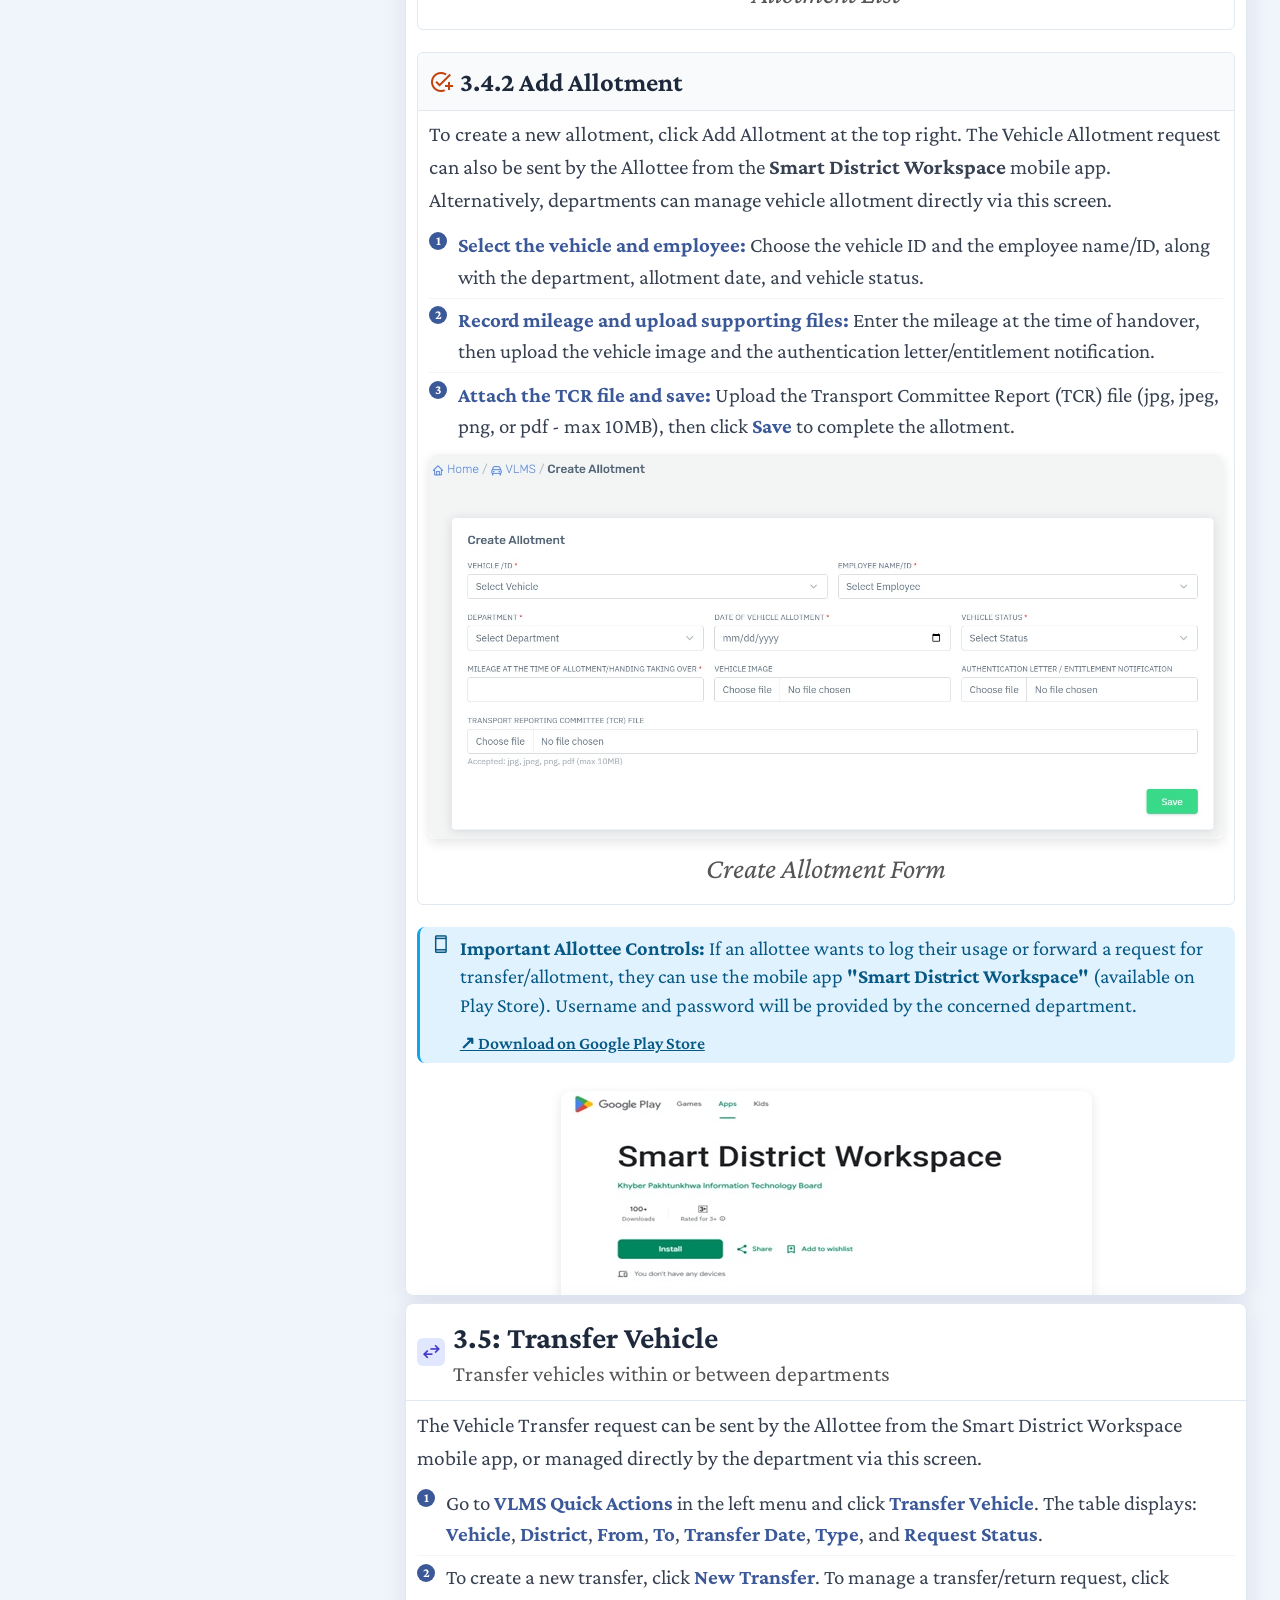
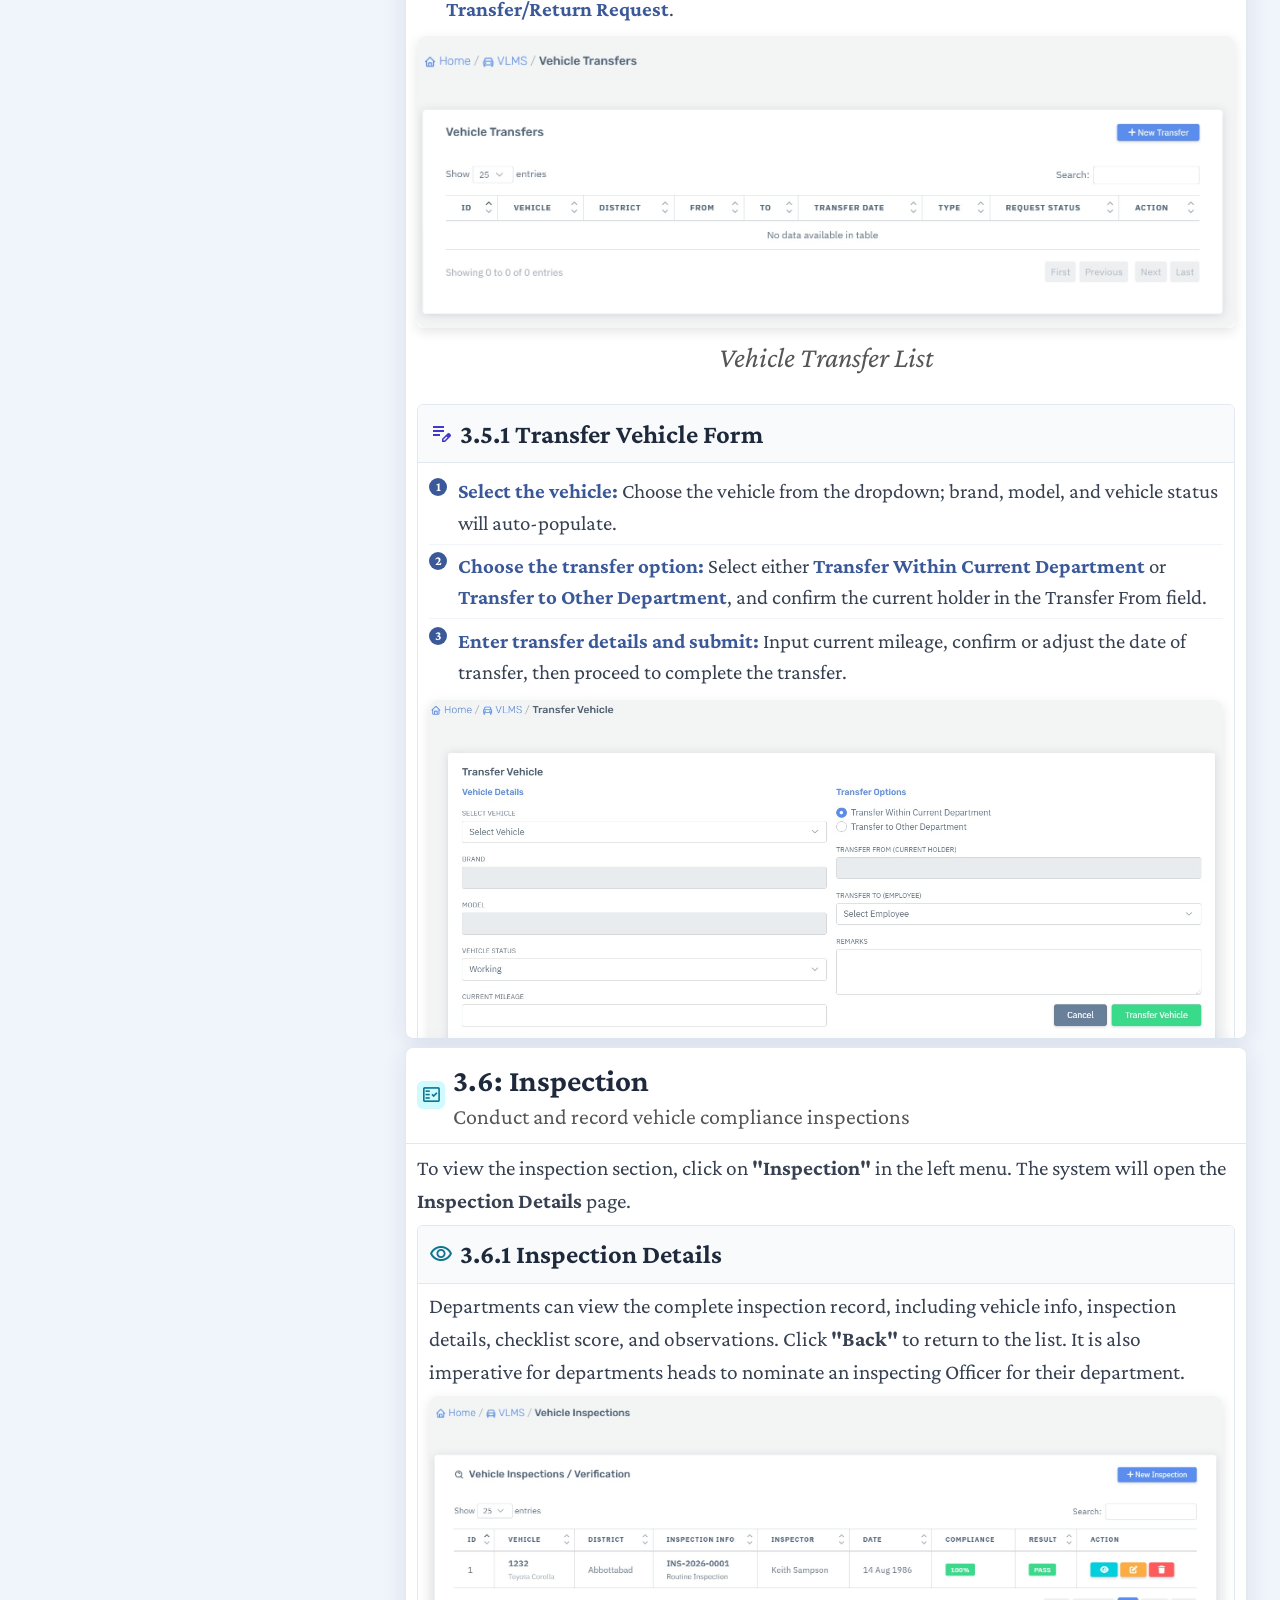
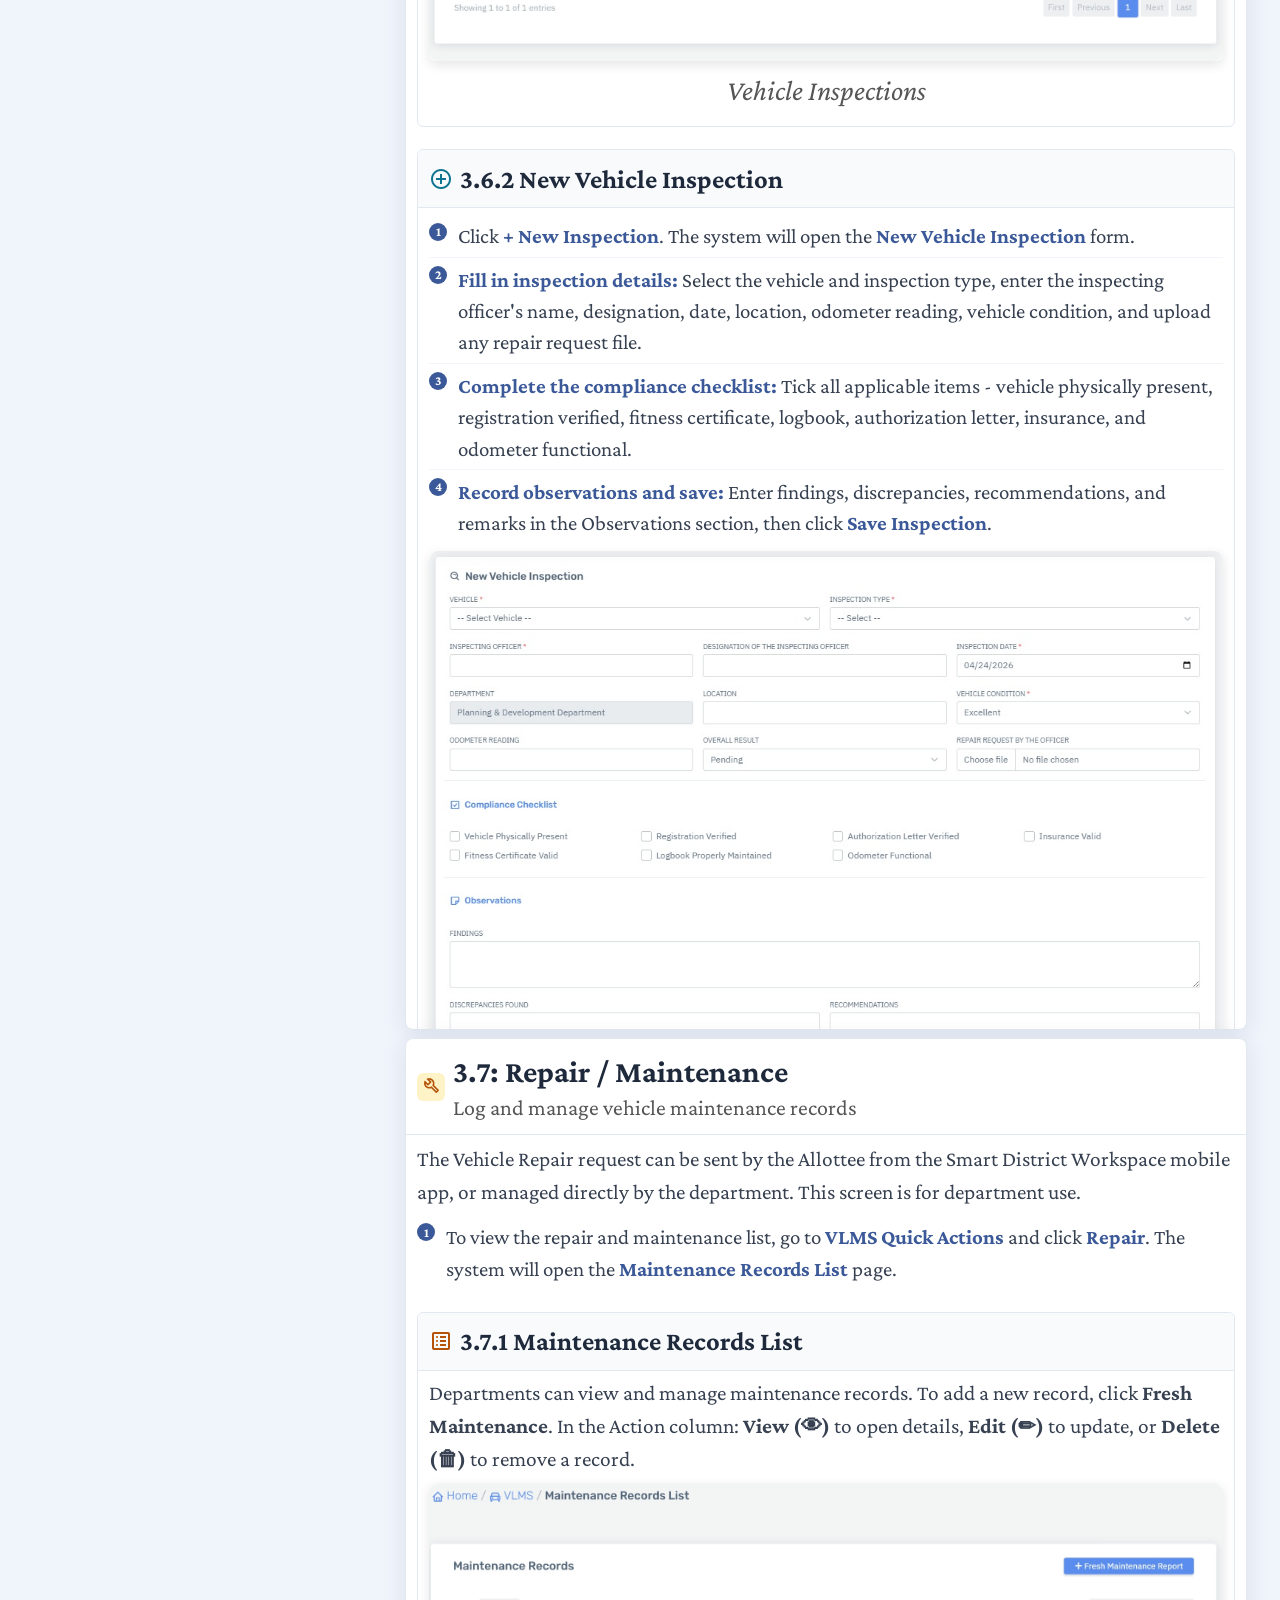
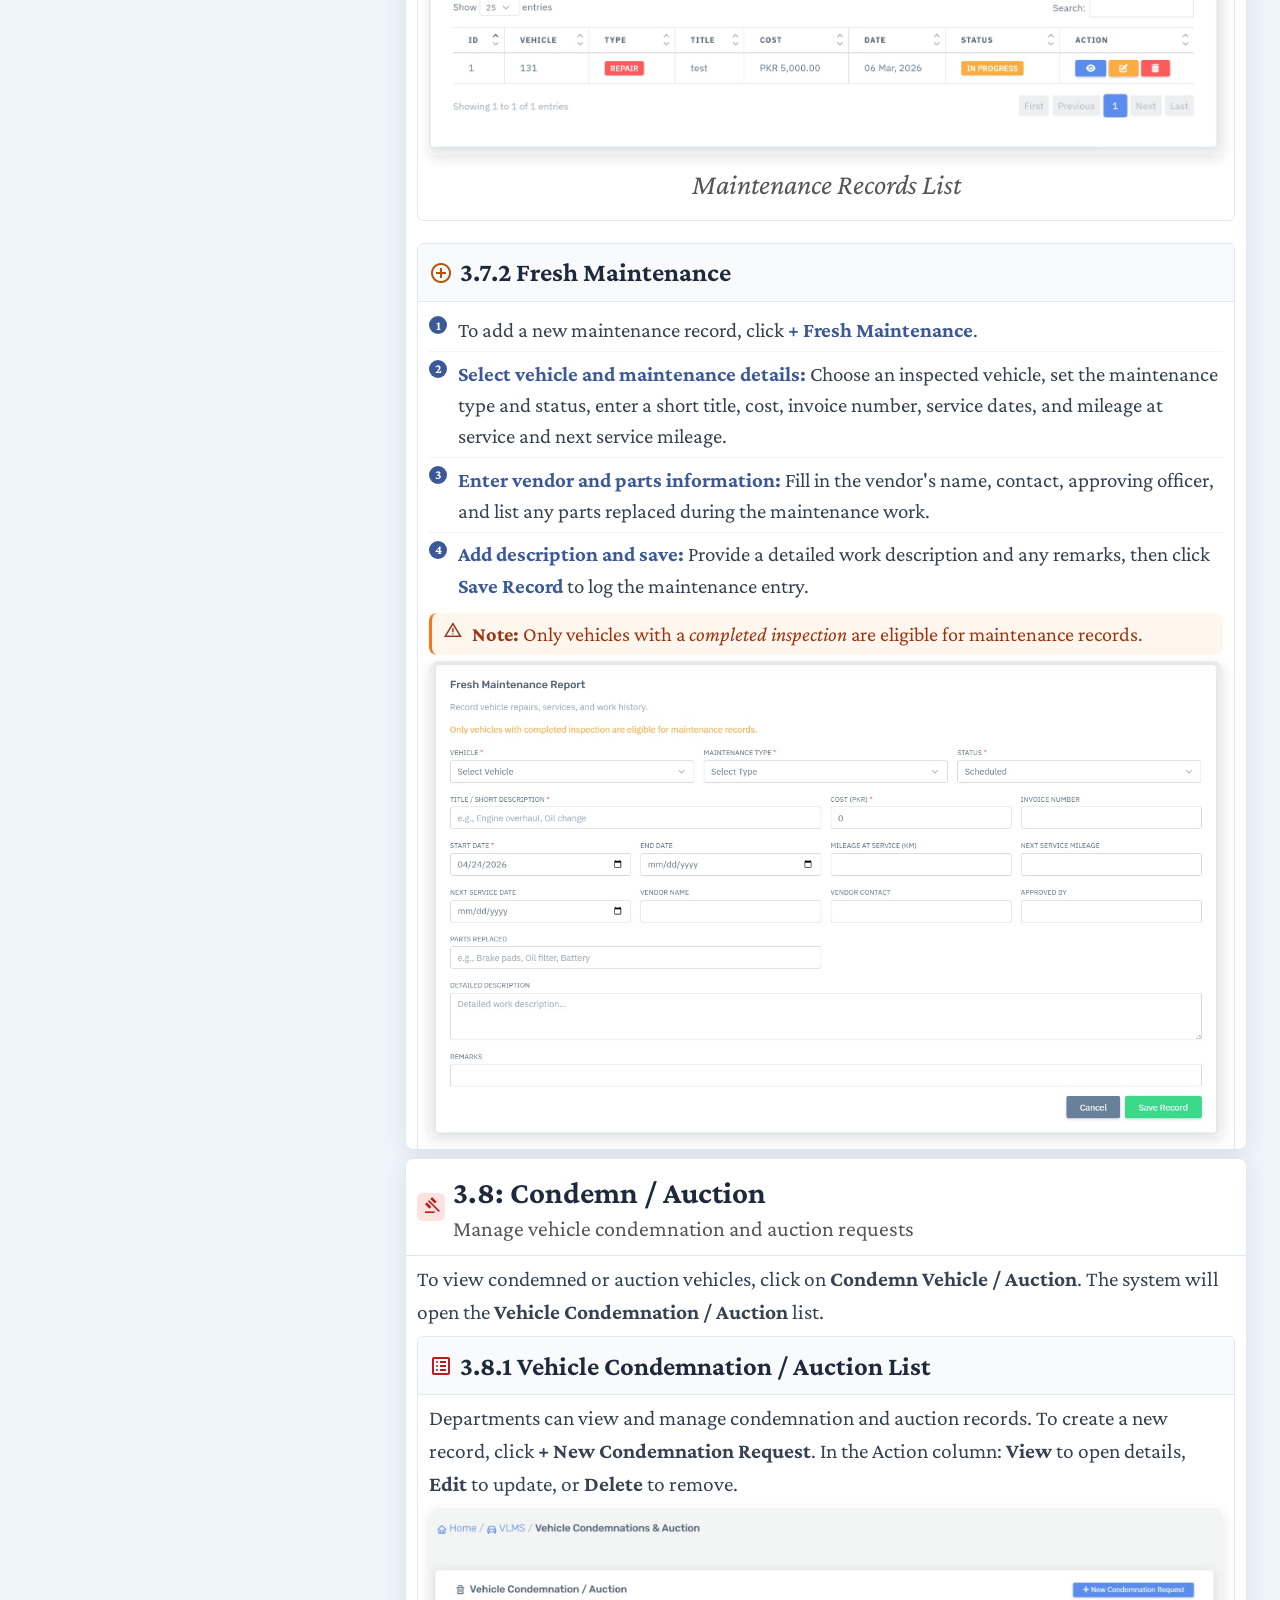
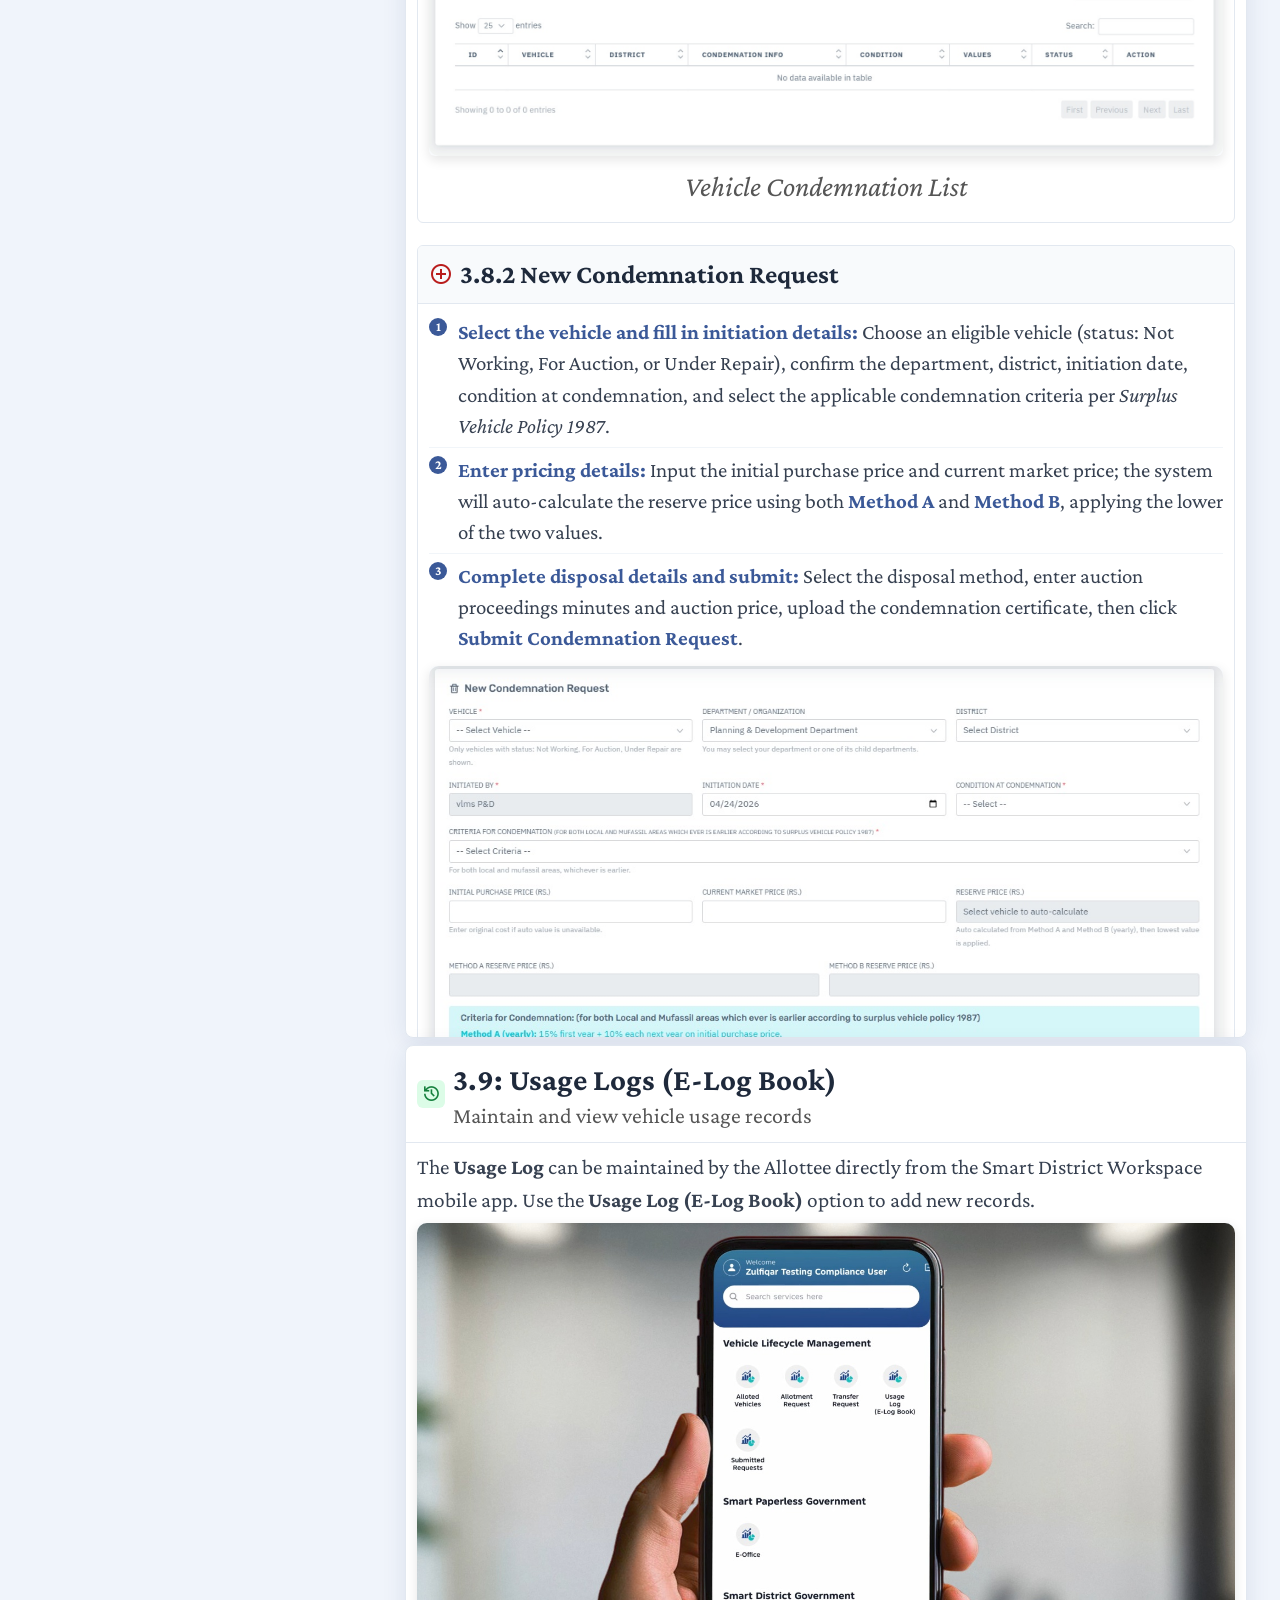
==== commit 956f0704: "Add glassy effect to the language bar add fit screensize also" ====
--- a/index.html
+++ b/index.html
@@ -266,6 +266,7 @@
             </div>
         </div>
     </header>
+    <div class="lang-switcher-wrap">
     <div class="lang-switcher-bar">
         <div>
             <span class="ls-label">&#127760; Language / زبان</span>
@@ -280,10 +281,12 @@
         <div>
             <button class="lang-btn active" id="compact-btn" title="Compact view (less spacing)">Compact</button>
             <button class="lang-btn" id="normal-btn" title="Normal view">Normal</button>
+            <button class="lang-btn" id="fit-btn" title="Zoom page to fit browser width">Fit</button>
         </div>
         <button class="icon-btn" id="dark-btn" title="Toggle dark mode">
             <span class="material-symbols-outlined" id="dark-icon">dark_mode</span>
         </button>
+    </div>
     </div>
     <div class="page-wrap" id="dept-guide-wrap">
 
@@ -2592,6 +2595,34 @@
             if (compactBtn) compactBtn.addEventListener('click', function () { applyCompact(true); });
             if (normalBtn) normalBtn.addEventListener('click', function () { applyCompact(false); });
 
+            /* ── 8c. FIT / ZOOM MODE TOGGLE ── */
+            var fitBtn = document.getElementById('fit-btn');
+            var fitModeOn = false;
+            var FIT_REF_WIDTH = 1480; /* matches page-wrap max-width */
+
+            function applyFitZoom() {
+                var scale = window.innerWidth / FIT_REF_WIDTH;
+                document.documentElement.style.zoom = scale;
+            }
+
+            function setFitMode(on) {
+                fitModeOn = on;
+                if (fitBtn) fitBtn.classList.toggle('active', on);
+                if (on) {
+                    applyFitZoom();
+                    window.addEventListener('resize', applyFitZoom);
+                } else {
+                    document.documentElement.style.zoom = '';
+                    window.removeEventListener('resize', applyFitZoom);
+                }
+                try { localStorage.setItem('vlms-guide-fit', on ? '1' : '0'); } catch (e) { }
+            }
+
+            try {
+                if (localStorage.getItem('vlms-guide-fit') === '1') setFitMode(true);
+            } catch (e) { }
+            if (fitBtn) fitBtn.addEventListener('click', function () { setFitMode(!fitModeOn); });
+
             /* ── 9. LIGHTBOX FOR SCREENSHOT IMAGES ── */
             var lightbox = document.getElementById('lightbox');
             var lightboxImg = document.getElementById('lightbox-img');
--- a/assets/style.min.css
+++ b/assets/style.min.css
@@ -1 +1 @@
-:root{--primary:#3b5998;--primary-light:#4a6bbf;--primary-xlight:#e8eef8;--accent:#f59e0b;--surface:#ffffff;--bg:#f0f4fb;--border:#e2e8f0;--text:#1e293b;--text-muted:#555555;--radius:14px;--shadow:0 4px 24px rgba(26, 60, 110, .10);--shadow-hover:0 8px 32px rgba(26, 60, 110, .18)}*,::after,::before{box-sizing:border-box;margin:0;padding:0}html{scroll-behavior:smooth;font-size:22px}body{font-family:'Crimson Pro',Georgia,serif;background:var(--bg);color:var(--text);font-size:1.3rem;line-height:1.75}.topbar{background:var(--primary);color:#fff;padding:.55rem 2rem;font-size:.78rem;display:flex;align-items:center;gap:.5rem;letter-spacing:.4px}.topbar .material-symbols-outlined{font-size:1rem;opacity:.8}.hero{background:#3b5998;color:#fff;padding:.5rem 2rem}.hero-inner{max-width:1480px;margin:0 auto;display:flex;flex-direction:column;align-items:center;gap:1.25rem}.hero-text{width:100%;text-align:center}.content-logo{margin-bottom:1.25rem}.content-logo img{width:100%;display:block}.hero-badge{display:inline-flex;align-items:center;gap:.35rem;background:#f59e0b;border:1px solid #d97706;color:#fff;border-radius:50px;padding:.2rem .75rem;font-size:.7rem;font-weight:600;letter-spacing:1px;text-transform:uppercase;margin-bottom:.35rem}.hero h1{font-family:Oswald,sans-serif;font-size:1.35rem;font-weight:700;letter-spacing:.5px;line-height:1.25;margin-bottom:.25rem}.hero p{font-size:.8rem;opacity:.8;margin:0 0 .5rem}.hero-stats{display:flex;gap:.6rem;flex-wrap:wrap;justify-content:center}.hero-stat{background:rgba(255,255,255,.12);border:1px solid rgba(255,255,255,.2);border-radius:6px;padding:.2rem .75rem;display:flex;align-items:center;gap:.35rem}.hero-stat strong{font-size:.85rem;font-weight:800}.hero-stat span{font-size:.7rem;opacity:.75;letter-spacing:.3px}.page-wrap{max-width:1480px;margin:0 auto;padding:.5rem 1.5rem 4rem;display:flex;gap:1.75rem;align-items:flex-start}.sidebar{font-family:Inter,system-ui,sans-serif}.sidebar{width:350px;flex-shrink:0;position:sticky;top:20px;max-height:calc(100vh - 40px);display:flex;flex-direction:column}.sidebar-card{background:var(--surface);border:1px solid var(--border);border-radius:var(--radius);overflow:hidden;box-shadow:var(--shadow);display:flex;flex-direction:column;max-height:100%}.nav-list{overflow-y:auto;overscroll-behavior:contain;scrollbar-width:thin;scrollbar-color:var(--border) transparent}.nav-list::-webkit-scrollbar{width:4px}.nav-list::-webkit-scrollbar-track{background:0 0}.nav-list::-webkit-scrollbar-thumb{background:var(--border);border-radius:4px}.sidebar-head{background:var(--primary);color:#fff;padding:.9rem 1.2rem;font-size:.75rem;font-weight:700;letter-spacing:1.5px;text-transform:uppercase;display:flex;align-items:center;gap:.5rem}.sidebar-head .material-symbols-outlined{font-size:1.1rem}.sidebar-search{padding:.65rem .8rem;border-bottom:1px solid var(--border)}.sidebar-search input{width:100%;border:1px solid var(--border);border-radius:8px;padding:.4rem .75rem .4rem 2rem;font-size:.78rem;font-family:inherit;color:var(--text);background:var(--bg) url("data:image/svg+xml,%3Csvg xmlns='http://www.w3.org/2000/svg' width='14' height='14' fill='%2394a3b8' viewBox='0 0 16 16'%3E%3Cpath d='M11.742 10.344a6.5 6.5 0 1 0-1.397 1.398l3.85 3.85a1 1 0 0 0 1.415-1.414l-3.868-3.834zM12 6.5a5.5 5.5 0 1 1-11 0 5.5 5.5 0 0 1 11 0z'/%3E%3C/svg%3E") no-repeat .6rem center;outline:0;transition:border-color .15s}.sidebar-search input:focus{border-color:var(--primary-light)}.nav-list{list-style:none;padding:.3rem 0}.nav-list li a{display:flex;align-items:center;gap:.55rem;padding:.55rem 1.1rem;font-size:.88rem;color:#374151;text-decoration:none;border-left:3px solid transparent;transition:all .15s}.nav-list li a:hover{background:#f0f4ff;color:var(--primary);border-left-color:var(--primary-light)}.nav-list li a.active{background:var(--primary-xlight);color:var(--primary);font-weight:700;border-left-color:var(--primary)}.nav-num{min-width:22px;height:22px;border-radius:50%;background:#e2e8f0;color:#475569;font-size:.68rem;font-weight:700;display:flex;align-items:center;justify-content:center;flex-shrink:0}.nav-list li a.active .nav-num{background:var(--primary);color:#fff}.nav-list li a .material-symbols-outlined{font-size:1rem;flex-shrink:0}.nav-divider{height:1px;background:#f1f5f9;margin:.25rem 0}.content{flex:1;min-width:0}.section-card{background:var(--surface);border:1px solid var(--border);border-radius:var(--radius);overflow:hidden;margin-bottom:1.5rem;box-shadow:var(--shadow);scroll-margin-top:80px;transition:box-shadow .2s}.section-card:hover{box-shadow:var(--shadow-hover)}.section-head{padding:1.1rem 1.4rem;display:flex;align-items:center;gap:.85rem;border-bottom:1px solid var(--border)}.section-icon{width:42px;height:42px;border-radius:10px;display:flex;align-items:center;justify-content:center;flex-shrink:0}.section-icon .material-symbols-outlined{font-size:1.35rem;fill:1}.ic-blue{background:#dbeafe;color:#1d4ed8}.ic-indigo{background:#e0e7ff;color:#4338ca}.ic-green{background:#dcfce7;color:#15803d}.ic-teal{background:#ccfbf1;color:#0f766e}.ic-amber{background:#fef3c7;color:#b45309}.ic-orange{background:#ffedd5;color:#c2410c}.ic-red{background:#fee2e2;color:#b91c1c}.ic-purple{background:#f3e8ff;color:#7c3aed}.ic-cyan{background:#cffafe;color:#0e7490}.ic-navy{background:#e8eef8;color:#1a3c6e}.ic-rose{background:#ffe4e6;color:#be123c}.section-title-wrap{flex:1;min-width:0}.section-title{font-size:1.08rem;font-weight:700;color:var(--text);margin:0}.section-subtitle{font-size:1rem;color:var(--text-muted);margin:.1rem 0 0}.section-num{font-size:.7rem;font-weight:800;letter-spacing:1px;color:var(--text-muted);background:var(--bg);border:1px solid var(--border);border-radius:6px;padding:.2rem .55rem}.section-body{padding:1.25rem 1.4rem}.sub-section{border:1px solid var(--border);border-radius:10px;margin-top:1rem;overflow:hidden}.sub-head{padding:.7rem 1rem;background:#f8fafc;border-bottom:1px solid var(--border);display:flex;align-items:center;gap:.6rem;font-size:.88rem;font-weight:700;color:var(--text)}.sub-body{padding:1rem}.steps{list-style:none}.steps li{display:flex;gap:.8rem;padding:.65rem 0;font-size:.95rem;color:#374151;line-height:1.7;border-bottom:1px solid #f1f5f9}.steps li:last-child{border-bottom:none}.step-num{width:24px;height:24px;border-radius:50%;background:var(--primary);color:#fff;font-size:.7rem;font-weight:700;display:flex;align-items:center;justify-content:center;flex-shrink:0;margin-top:.15rem}.steps li b{color:var(--primary)}.desc{font-size:.97rem;color:#374151;line-height:1.8;margin-bottom:1rem}.desc b{color:var(--text)}.qa-grid{display:grid;grid-template-columns:repeat(auto-fill,minmax(140px,1fr));gap:.6rem;margin:.75rem 0}.qa-item{background:var(--bg);border:1px solid var(--border);border-radius:8px;padding:.55rem .75rem;font-size:.8rem;font-weight:600;color:var(--primary);display:flex;align-items:center;gap:.4rem}.qa-item .material-symbols-outlined{font-size:.95rem}.note{border-radius:8px;padding:.75rem 1rem;font-size:.92rem;display:flex;gap:.65rem;align-items:flex-start;margin-top:.85rem;line-height:1.55}.note .material-symbols-outlined{font-size:1.1rem;flex-shrink:0;margin-top:.05rem}.note.tip{background:#fef9c3;color:#713f12;border-left:3px solid #eab308}.note.info{background:#e0f2fe;color:#075985;border-left:3px solid #0ea5e9}.note.warning{background:#fff7ed;color:#9a3412;border-left:3px solid #f97316}.note.success{background:#dcfce7;color:#166534;border-left:3px solid #22c55e}.note.danger{background:#fee2e2;color:#991b1b;border-left:3px solid #ef4444}.screenshot{width:100%;border-radius:10px;overflow:visible;margin:1rem 0 .4rem;background:#f8fafc;box-shadow:rgba(0,0,0,.1) 0 4px 12px;min-height:120px}.screenshot img{width:100%;height:auto;min-height:120px;display:block;border-radius:10px;object-fit:contain}.screenshot-ph{display:flex;flex-direction:column;align-items:center;justify-content:center;gap:.5rem;padding:2.5rem 1rem;color:#94a3b8;text-align:center}.screenshot-ph .material-symbols-outlined{font-size:2.5rem;opacity:.4}.screenshot-ph span{font-size:.8rem;font-weight:600;color:#64748b}.fig-caption{text-align:center;font-size:1.3rem;color:var(--text-muted);font-style:italic;margin-bottom:.5rem}.fig-caption b{color:var(--text);font-style:normal}.url-box{display:inline-flex;align-items:center;gap:.6rem;background:var(--primary-xlight);border:1px solid #c7d7f0;border-radius:8px;padding:.55rem 1rem;font-size:.85rem;color:var(--primary);font-weight:600;margin:.75rem 0;word-break:break-all}.url-box a{color:var(--primary-light);text-decoration:none}.url-box a:hover{text-decoration:underline}.url-box .material-symbols-outlined{font-size:1.1rem;flex-shrink:0}.app-download{background:#f0f7ff;border:1px solid #b8d4f0;border-radius:10px;padding:1rem 1.2rem;display:flex;align-items:center;gap:1rem;margin-top:1rem}.app-download .app-icon{width:48px;height:48px;background:#059669;border-radius:12px;display:flex;align-items:center;justify-content:center;flex-shrink:0}.app-download .app-icon .material-symbols-outlined{color:#fff;font-size:1.5rem}.app-download h4{font-size:.88rem;font-weight:700;color:var(--text);margin-bottom:.2rem}.app-download p{font-size:.78rem;color:var(--text-muted);margin:0}.app-download a{font-size:.75rem;color:var(--primary-light);word-break:break-all}.phone-row{display:flex;gap:1rem;justify-content:center;flex-wrap:wrap;margin:1rem 0}.phone-frame{border-radius:20px;overflow:hidden;box-shadow:0 4px 20px rgba(0,0,0,.12),0 1px 4px rgba(0,0,0,.06)}.phone-frame img{display:block;width:180px}.report-grid{display:flex;flex-direction:column;gap:.6rem;margin:.75rem 0}.report-card{background:var(--bg);border:1px solid var(--border);border-radius:10px;padding:.85rem 1rem;font-size:.78rem;font-weight:600;color:var(--primary);transition:all .18s;cursor:default;display:flex;flex-direction:row;align-items:flex-start;gap:.85rem}.report-card .material-symbols-outlined{display:block;font-size:1.6rem;flex-shrink:0;margin-top:.1rem}.report-card-body{display:flex;flex-direction:column}.report-card-title{font-size:.82rem;font-weight:700;color:var(--primary);margin-bottom:.3rem;line-height:1.3}.report-card-desc{font-size:.71rem;font-weight:400;color:var(--text-muted,#6b7a99);line-height:1.55;margin:0}.report-card:hover{background:var(--primary-xlight);border-color:#c7d7f0;transform:translateX(3px);box-shadow:0 4px 14px rgba(26,60,110,.11)}.page-footer{text-align:center;padding:2rem 1rem;font-size:.78rem;color:var(--text-muted);border-top:1px solid var(--border)}#scrollTop{position:fixed;bottom:1.5rem;right:1.5rem;width:42px;height:42px;background:var(--primary);color:#fff;border:none;border-radius:50%;cursor:pointer;display:flex;align-items:center;justify-content:center;box-shadow:0 4px 16px rgba(26,60,110,.35);opacity:0;pointer-events:none;transition:opacity .2s,transform .2s;z-index:999}#scrollTop.visible{opacity:1;pointer-events:auto}#scrollTop:hover{transform:translateY(-3px)}@media (max-width:900px){.page-wrap{flex-direction:column}.sidebar{width:100%;position:static}}@media (max-width:600px){.hero{padding:.75rem 1rem}.hero-inner{flex-direction:column;text-align:center;gap:.75rem}.hero-logo{width:70px;margin:0 auto}.hero-stats{justify-content:center}.page-wrap{padding:1rem .75rem 3rem}.qa-grid{grid-template-columns:1fr 1fr}}.faq-item{border-bottom:1px solid #f1f5f9;padding:.9rem 0}.faq-item:last-child{border-bottom:none}.faq-q{font-size:1rem;font-weight:700;color:var(--text);display:flex;gap:.5rem;align-items:flex-start;margin-bottom:.35rem}.faq-q .material-symbols-outlined{font-size:1.1rem;color:var(--primary-light);flex-shrink:0;margin-top:.1rem}.faq-a{font-size:.95rem;color:#475569;line-height:1.75;margin:0;padding-left:1.65rem}.faq-a strong{color:var(--text)}@media print{#scrollTop,.sidebar,.topbar{display:none!important}.page-wrap{display:block}.section-card{break-inside:auto;box-shadow:none;border:1px solid #ccc!important;opacity:1!important;transform:none!important;margin-bottom:.4rem!important}.section-head{break-after:avoid}.sub-head{break-after:avoid}.sub-section{break-inside:auto}.note,.steps li,.url-box{break-inside:avoid}.screenshot{break-inside:avoid}.fig-caption{break-before:avoid}.desc,p{orphans:3;widows:3}.section-body,.section-card.collapsed .section-body{max-height:none!important;overflow:visible!important;opacity:1!important;padding-top:1.25rem!important;padding-bottom:1.25rem!important}*{color:#000!important;background:#fff!important;border-color:#ccc!important}a{color:#000!important;text-decoration:underline}}.lang-ur{display:none}.lang-en{display:inline}.lang-ur-block{display:none}.lang-en-block{display:block}body.urdu-mode .lang-ur{display:inline}body.urdu-mode .lang-en{display:none}body.urdu-mode .lang-ur-block{display:block}body.urdu-mode .lang-en-block{display:none}body.urdu-mode .page-wrap{direction:rtl}body.urdu-mode .topbar{direction:rtl;justify-content:flex-start}body.urdu-mode .hero{direction:rtl}body.urdu-mode .hero-inner{flex-direction:column}body.urdu-mode .hero-text{text-align:right}body.urdu-mode #progress-bar{transform-origin:right;background:linear-gradient(270deg,var(--accent) 0,var(--primary) 100%);border-radius:2px 0 0 2px}body.urdu-mode .fts-wrap::before{left:auto;right:.65rem}body.urdu-mode #fts-input{padding:.3rem 2rem .3rem 2.5rem;direction:rtl}body.urdu-mode #fts-count{right:auto;left:.65rem}body.urdu-mode .content,body.urdu-mode .faq-item,body.urdu-mode .section-body,body.urdu-mode .sidebar{text-align:right}body.urdu-mode .steps li>span:not(.step-num){flex:1;text-align:right}body.urdu-mode .faq-a{padding-left:0;padding-right:1.65rem}body.urdu-mode .nav-list li a{border-left:none;border-right:3px solid transparent;font-family:'Noto Nastaliq Urdu',serif;font-size:1rem;line-height:2}body.urdu-mode .nav-list li a:hover{border-left-color:transparent;border-right-color:var(--primary-light)}body.urdu-mode .nav-list li a.active{border-left-color:transparent;border-right-color:var(--primary)}body.urdu-mode .note{border-left:none;border-right:3px solid}body.urdu-mode .note.tip{border-right-color:#eab308}body.urdu-mode .note.info{border-right-color:#0ea5e9}body.urdu-mode .note.warning{border-right-color:#f97316}body.urdu-mode .note.success{border-right-color:#22c55e}body.urdu-mode .note.danger{border-right-color:#ef4444}body.urdu-mode .desc,body.urdu-mode .faq-a,body.urdu-mode .lang-ur,body.urdu-mode .lang-ur-block,body.urdu-mode .section-subtitle,body.urdu-mode .section-title,body.urdu-mode .steps li span,body.urdu-mode .sub-head{font-family:'Noto Nastaliq Urdu',serif!important;font-size:1.08rem!important;line-height:2.3!important}.lang-switcher-bar{width:100%;max-width:1400px;display:flex;align-items:center;justify-content:space-between;flex-wrap:wrap;gap:.5rem;padding:.55rem 2rem;border-bottom:1px solid var(--border);background:var(--surface);font-family:Inter,system-ui,sans-serif;font-size:1rem;margin:0 auto;border-radius:50px;box-shadow:rgba(100,100,111,.2) 0 7px 29px 0;box-sizing:border-box}@media (max-width:900px){.lang-switcher-bar{border-radius:16px;padding:.3rem .6rem!important;gap:.3rem!important;font-size:.68rem!important}.lang-btn{padding:.15rem .5rem!important;font-size:.55rem!important}.fts-wrap{flex:1 1 100%;max-width:100%;order:10}.lang-switcher-bar .ls-label{display:none}.bar-sep{display:none}.section-title{font-size:1rem!important}.section-subtitle{font-size:.8rem!important}.fig-caption{font-size:.85rem!important}}.lang-switcher-bar .ls-label{font-size:.78rem;color:var(--text-muted);font-weight:600;letter-spacing:.5px;text-transform:uppercase;margin-right:.25rem}.lang-btn{padding:.3rem .9rem;border-radius:20px;border:2px solid var(--primary);background:0 0;color:var(--primary);font-size:.8rem;font-weight:600;cursor:pointer;transition:all .2s}.lang-btn.active{background:var(--primary);color:#fff}.lang-btn:hover:not(.active){background:var(--primary-xlight)}body.dark-mode{--primary:#6b8dd6;--primary-light:#8ba4e0;--primary-xlight:#1a2540;--surface:#1e2535;--bg:#141924;--border:#2a3550;--text:#dde6f4;--text-muted:#8899b8;--shadow:0 4px 24px rgba(0, 0, 0, .4);--shadow-hover:0 8px 32px rgba(0, 0, 0, .55)}body.dark-mode .topbar{background:#0c1120}body.dark-mode .hero{background:#0c1120}body.dark-mode .sidebar-head{background:#0c1120}body.dark-mode .steps li{color:var(--text);border-bottom-color:var(--border)}body.dark-mode .desc{color:var(--text)}body.dark-mode .sub-head{background:#1a2535;color:var(--text);border-bottom-color:var(--border)}body.dark-mode .faq-a{color:var(--text-muted)}body.dark-mode .faq-q{color:var(--text)}body.dark-mode .note.tip{background:#221c04;color:#fde68a}body.dark-mode .note.info{background:#071524;color:#7dd3fc}body.dark-mode .note.warning{background:#1c0d00;color:#fed7aa}body.dark-mode .note.success{background:#03120a;color:#86efac}body.dark-mode .note.danger{background:#180606;color:#fca5a5}body.dark-mode .sidebar-search input{background:#1a2535;color:var(--text);border-color:var(--border)}body.dark-mode .url-box{background:#1a2535;border-color:var(--border);color:var(--primary-light)}body.dark-mode .qa-item{background:#1a2535;color:var(--primary-light);border-color:var(--border)}body.dark-mode .report-card{background:#1a2535;color:var(--primary-light);border-color:var(--border)}body.dark-mode .report-card:hover{background:var(--primary-xlight)}body.dark-mode .report-card-title{color:var(--primary-light)}body.dark-mode .report-card-desc{color:#8a9ab8}body.dark-mode .lang-switcher-bar{background:#1a2535;border-color:var(--border)}body.dark-mode .hero-stat{background:rgba(255,255,255,.08)}body.dark-mode .nav-divider{background:var(--border)}body.dark-mode .nav-list li a{color:var(--text)}body.dark-mode .nav-list li a:hover{background:var(--primary-xlight);color:var(--primary-light);border-left-color:var(--primary-light)}body.dark-mode .nav-num{background:#2a3550;color:var(--text-muted)}body.dark-mode .section-num{background:var(--bg);border-color:var(--border);color:var(--text-muted)}body.dark-mode .hero-badge{background:#b45309;border-color:#92400e}body.dark-mode #fts-input{background:#141924;color:var(--text);border-color:var(--border)}body.dark-mode .copy-steps-btn{background:var(--surface);border-color:var(--border);color:var(--text-muted)}#progress-bar{position:fixed;top:0;left:0;right:0;height:3px;background:linear-gradient(90deg,var(--accent) 0,var(--primary) 100%);transform-origin:left;transform:scaleX(0);transition:transform .08s linear;z-index:9999;border-radius:0 2px 2px 0}.lang-switcher-bar{gap:.75rem}.ls-controls{display:flex;align-items:center;gap:.5rem;flex-shrink:0}.fts-wrap{position:relative;flex:1;max-width:280px}.fts-wrap::before{content:'';position:absolute;left:.65rem;top:50%;transform:translateY(-50%);width:13px;height:13px;pointer-events:none;background:url("data:image/svg+xml,%3Csvg xmlns='http://www.w3.org/2000/svg' width='13' height='13' fill='%2394a3b8' viewBox='0 0 16 16'%3E%3Cpath d='M11.742 10.344a6.5 6.5 0 1 0-1.397 1.398l3.85 3.85a1 1 0 0 0 1.415-1.414l-3.868-3.834zM12 6.5a5.5 5.5 0 1 1-11 0 5.5 5.5 0 0 1 11 0z'/%3E%3C/svg%3E") no-repeat center}#fts-input{width:100%;border:1px solid var(--border);border-radius:20px;padding:.3rem 2.5rem .3rem 2rem;font-size:.76rem;font-family:inherit;color:var(--text);background:var(--bg);outline:0;transition:border-color .15s,box-shadow .15s}#fts-input:focus{border-color:var(--primary-light);box-shadow:0 0 0 3px rgba(74,107,191,.15)}#fts-count{position:absolute;right:.65rem;top:50%;transform:translateY(-50%);font-size:.62rem;color:var(--text-muted);font-weight:700;pointer-events:none}mark.fts-match{background:#fef08a;border-radius:2px;color:#713f12;padding:0 1px}body.dark-mode mark.fts-match{background:#7c5500;color:#fde68a}.icon-btn{width:30px;height:30px;border-radius:50%;border:1.5px solid var(--border);background:0 0;color:var(--text-muted);display:flex;align-items:center;justify-content:center;cursor:pointer;transition:all .2s;flex-shrink:0}.icon-btn .material-symbols-outlined{font-size:.95rem}.icon-btn:hover{background:var(--primary-xlight);color:var(--primary);border-color:var(--primary-light)}.read-time-badge{display:inline-flex;align-items:center;gap:.3rem;font-size:.72rem;color:rgba(255,255,255,.65);margin-top:.4rem}.read-time-badge .material-symbols-outlined{font-size:.85rem;opacity:.8}#lightbox{position:fixed;inset:0;background:rgba(0,0,0,.93);display:flex;align-items:center;justify-content:center;z-index:9500;opacity:0;pointer-events:none;transition:opacity .25s}#lightbox.open{opacity:1;pointer-events:auto}#lightbox-img{max-width:92vw;max-height:88vh;border-radius:8px;box-shadow:0 12px 60px rgba(0,0,0,.7);transform:scale(.94);transition:transform .28s cubic-bezier(.34, 1.36, .64, 1);object-fit:contain}#lightbox.open #lightbox-img{transform:scale(1)}#lightbox-close{position:absolute;top:1rem;right:1.25rem;background:rgba(255,255,255,.13);border:none;color:#fff;font-size:1.3rem;width:38px;height:38px;border-radius:50%;cursor:pointer;display:flex;align-items:center;justify-content:center;transition:background .2s;line-height:1}#lightbox-close:hover{background:rgba(255,255,255,.28)}#lightbox-caption{position:absolute;bottom:1.5rem;left:50%;transform:translateX(-50%);color:rgba(255,255,255,.65);font-size:.75rem;text-align:center;max-width:80vw;font-style:italic}.screenshot img{cursor:zoom-in;transition:opacity .15s}.screenshot img:hover{opacity:.9}.section-body{overflow:hidden;transition:max-height .38s cubic-bezier(.4, 0, .2, 1),opacity .3s,padding .3s}.section-card.collapsed .section-body{max-height:0!important;opacity:0;padding-top:0!important;padding-bottom:0!important}.steps-wrap{position:relative}.copy-steps-btn{position:absolute;top:.3rem;right:.3rem;display:flex;align-items:center;gap:.22rem;padding:.18rem .55rem;border-radius:20px;border:1px solid var(--border);background:var(--surface);color:var(--text-muted);font-size:.65rem;font-weight:700;cursor:pointer;transition:all .2s;opacity:0;pointer-events:none}.steps-wrap:hover .copy-steps-btn{opacity:1;pointer-events:auto}.copy-steps-btn.copied{background:#dcfce7;color:#166534;border-color:#22c55e;opacity:1}.copy-steps-btn .material-symbols-outlined{font-size:.78rem}.section-card{opacity:0;transform:translateY(16px);transition:opacity .5s ease,transform .5s ease,box-shadow .2s}.section-card.visible{opacity:1;transform:translateY(0)}.bar-sep{width:1px;height:1rem;background:var(--border);flex-shrink:0}html.compact-mode .hero{padding:.2rem 1.5rem}html.compact-mode .hero-inner{gap:.5rem}html.compact-mode .hero-badge{padding:.1rem .45rem;margin-bottom:.1rem;font-size:.62rem}html.compact-mode .hero h1{font-size:1.05rem;margin-bottom:.1rem}html.compact-mode .hero p{font-size:.72rem;margin-bottom:.15rem}html.compact-mode .hero-stats{gap:.3rem}html.compact-mode .hero-stat{padding:.1rem .45rem;gap:.25rem}html.compact-mode .read-time-badge{margin-top:.15rem}html.compact-mode .lang-switcher-bar{padding:.3rem 1.5rem}html.compact-mode .section-card{margin-bottom:.35rem;border-radius:8px}html.compact-mode .section-head{padding:.3rem .5rem;gap:.35rem}html.compact-mode .section-icon{width:28px;height:28px;border-radius:6px}html.compact-mode .section-icon .material-symbols-outlined{font-size:.95rem}html.compact-mode .section-title{font-size:1.4rem}html.compact-mode .section-subtitle{font-size:1rem;margin-top:-10px!important}html.compact-mode .section-num{padding:.1rem .35rem;font-size:.62rem}html.compact-mode .section-body{padding:.35rem .5rem}html.compact-mode .sub-section{margin-top:.3rem;border-radius:6px}html.compact-mode .sub-head{padding:.25rem .5rem;gap:.3rem;font-size:1.2rem}html.compact-mode .sub-body{padding:.3rem .5rem}html.compact-mode .desc{margin-bottom:.3rem;line-height:1.55}html.compact-mode .steps li{padding:.25rem 0;gap:.5rem;line-height:1.5}html.compact-mode .step-num{width:18px;height:18px;font-size:.6rem;margin-top:.1rem}html.compact-mode .note{padding:.3rem .5rem;margin-top:.3rem;gap:.4rem;line-height:1.4}html.compact-mode .note .material-symbols-outlined{font-size:.9rem}html.compact-mode .screenshot{margin:.3rem 0 .2rem;border-radius:6px;min-height:80px}html.compact-mode .screenshot img{min-height:80px}html.compact-mode .fig-caption{margin-bottom:.2rem}html.compact-mode .url-box{padding:.25rem .5rem;margin:.3rem 0;gap:.35rem;border-radius:6px}html.compact-mode .url-box .material-symbols-outlined{font-size:.9rem}html.compact-mode .qa-grid{gap:.3rem;margin:.3rem 0}html.compact-mode .qa-item{padding:.25rem .45rem;gap:.25rem;border-radius:5px}html.compact-mode .report-grid{gap:.3rem;margin:.3rem 0}html.compact-mode .report-card{padding:.5rem .65rem;gap:.6rem;border-radius:7px}html.compact-mode .report-card .material-symbols-outlined{font-size:1.2rem}html.compact-mode .report-card-title{font-size:1.1rem;margin-bottom:.2rem}html.compact-mode .report-card-desc{font-size:.9rem;line-height:1.4}html.compact-mode .app-download{padding:.4rem .6rem;gap:.5rem;margin-top:.3rem;border-radius:7px}html.compact-mode .app-download .app-icon{width:30px;height:30px;border-radius:7px}html.compact-mode .app-download .app-icon .material-symbols-outlined{font-size:1rem}html.compact-mode .faq-item{padding:.35rem 0}html.compact-mode .faq-q{margin-bottom:.15rem;gap:.3rem}html.compact-mode .phone-row{gap:.5rem;margin:.4rem 0}html.compact-mode .page-wrap{gap:1rem;padding-bottom:2rem}html.compact-mode .page-footer{padding:.75rem .5rem}@media print{#lightbox,#progress-bar,#scrollTop,#section-pill,.copy-steps-btn,.lang-switcher-bar{display:none!important}body.printing-section .sidebar,body.printing-section .topbar{display:none!important}body.printing-section .page-wrap{display:block!important}body.printing-section .content{width:100%!important}body.printing-section .section-card:not(.print-target){display:none!important}body.printing-section .section-card.print-target{opacity:1!important;transform:none!important}.section-body,.section-card.collapsed .section-body{max-height:none!important;overflow:visible!important;opacity:1!important;padding-top:1.25rem!important;padding-bottom:1.25rem!important}.section-card{break-inside:auto;border:1px solid #ccc!important;opacity:1!important;transform:none!important}.section-head{break-after:avoid}.sub-head{break-after:avoid}.sub-section{break-inside:auto}.note,.steps li,.url-box{break-inside:avoid}.screenshot{break-inside:avoid}.fig-caption{break-before:avoid}.desc,p{orphans:3;widows:3}*{color:#000!important;background:#fff!important;border-color:#ccc!important}a{color:#000!important;text-decoration:underline}}.guide-tabs-wrap{display:flex;justify-content:center;gap:.75rem;flex-wrap:wrap}.guide-tab{display:inline-flex;align-items:center;gap:.5rem;padding:.65rem 1.6rem;font-size:1rem;font-weight:600;font-family:inherit;border:2px solid rgba(255,255,255,.35);border-radius:.6rem;background:rgba(255,255,255,.12);color:rgba(255,255,255,.75);cursor:pointer;transition:background .2s,color .2s,border-color .2s,transform .15s;letter-spacing:.01em}.guide-tab:hover{background:rgba(255,255,255,.22);color:#fff;border-color:rgba(255,255,255,.6)}.guide-tab.active{background:#fff;color:#1d4ed8;border-color:#fff;box-shadow:0 4px 16px rgba(0,0,0,.18)}.guide-tab .material-symbols-outlined{font-size:1.1rem}@media (max-width:900px){.guide-tabs-wrap{gap:.5rem!important}.guide-tab{font-size:.6rem!important;padding:.2rem .6rem!important}.guide-tab .material-symbols-outlined{font-size:1rem}}.steps li:has(ul){flex-direction:column;align-items:flex-start}.steps li ul{list-style:disc;margin:.35rem 0 .1rem 1.3rem;padding:0;text-align:start;width:100%}.steps li ul li{display:list-item;padding:.1rem 0;border-bottom:none;font-size:.92rem;color:#374151;gap:0;text-align:start}#nav-toggle,#officer-nav-toggle{display:none;align-items:center;gap:.4rem;background:#3b599866;backdrop-filter:blur(6px);color:#fff;border:none;border-radius:8px;padding:.5rem 1rem;font-size:.88rem;font-weight:600;cursor:pointer;margin-bottom:.75rem;font-family:Inter,system-ui,sans-serif;transition:box-shadow .2s}#nav-toggle .material-symbols-outlined,#officer-nav-toggle .material-symbols-outlined{font-size:1.1rem}#nav-toggle.open,#officer-nav-toggle.open{background:var(--primary-light)}@media (max-width:900px){#nav-toggle,#officer-nav-toggle{display:flex;position:fixed;top:10px;left:10px;z-index:3000;box-shadow:0 4px 16px rgba(0,0,0,.35);margin-bottom:0}.sidebar{display:none}.sidebar.open{display:flex;position:fixed;top:0;left:0;width:100%;height:100%;max-height:100vh;z-index:2000;overflow-y:auto;flex-direction:column}}+:root{--primary:#3b5998;--primary-light:#4a6bbf;--primary-xlight:#e8eef8;--accent:#f59e0b;--surface:#ffffff;--bg:#f0f4fb;--border:#e2e8f0;--text:#1e293b;--text-muted:#555555;--radius:14px;--shadow:0 4px 24px rgba(26, 60, 110, .10);--shadow-hover:0 8px 32px rgba(26, 60, 110, .18)}*,::after,::before{box-sizing:border-box;margin:0;padding:0}html{scroll-behavior:smooth;font-size:22px}body{font-family:'Crimson Pro',Georgia,serif;background:var(--bg);color:var(--text);font-size:1.3rem;line-height:1.75}.topbar{background:var(--primary);color:#fff;padding:.55rem 2rem;font-size:.78rem;display:flex;align-items:center;gap:.5rem;letter-spacing:.4px}.topbar .material-symbols-outlined{font-size:1rem;opacity:.8}.hero{background:#3b5998;color:#fff;padding:.5rem 2rem}.hero-inner{max-width:1480px;margin:0 auto;display:flex;flex-direction:column;align-items:center;gap:1.25rem}.hero-text{width:100%;text-align:center}.content-logo{margin-bottom:1.25rem}.content-logo img{width:100%;display:block}.hero-badge{display:inline-flex;align-items:center;gap:.35rem;background:#f59e0b;border:1px solid #d97706;color:#fff;border-radius:50px;padding:.2rem .75rem;font-size:.7rem;font-weight:600;letter-spacing:1px;text-transform:uppercase;margin-bottom:.35rem}.hero h1{font-family:Oswald,sans-serif;font-size:1.35rem;font-weight:700;letter-spacing:.5px;line-height:1.25;margin-bottom:.25rem}.hero p{font-size:.8rem;opacity:.8;margin:0 0 .5rem}.hero-stats{display:flex;gap:.6rem;flex-wrap:wrap;justify-content:center}.hero-stat{background:rgba(255,255,255,.12);border:1px solid rgba(255,255,255,.2);border-radius:6px;padding:.2rem .75rem;display:flex;align-items:center;gap:.35rem}.hero-stat strong{font-size:.85rem;font-weight:800}.hero-stat span{font-size:.7rem;opacity:.75;letter-spacing:.3px}.page-wrap{max-width:1480px;margin:0 auto;padding:.5rem 1.5rem 4rem;display:flex;gap:1.75rem;align-items:flex-start}.sidebar{font-family:Inter,system-ui,sans-serif}.sidebar{width:350px;flex-shrink:0;position:sticky;top:3.6rem;max-height:calc(100vh - 40px);display:flex;flex-direction:column}.sidebar-card{background:var(--surface);border:1px solid var(--border);border-radius:var(--radius);overflow:hidden;box-shadow:var(--shadow);display:flex;flex-direction:column;max-height:100%}.nav-list{overflow-y:auto;overscroll-behavior:contain;scrollbar-width:thin;scrollbar-color:var(--border) transparent}.nav-list::-webkit-scrollbar{width:4px}.nav-list::-webkit-scrollbar-track{background:0 0}.nav-list::-webkit-scrollbar-thumb{background:var(--border);border-radius:4px}.sidebar-head{background:var(--primary);color:#fff;padding:.9rem 1.2rem;font-size:.75rem;font-weight:700;letter-spacing:1.5px;text-transform:uppercase;display:flex;align-items:center;gap:.5rem}.sidebar-head .material-symbols-outlined{font-size:1.1rem}.sidebar-search{padding:.65rem .8rem;border-bottom:1px solid var(--border)}.sidebar-search input{width:100%;border:1px solid var(--border);border-radius:8px;padding:.4rem .75rem .4rem 2rem;font-size:.78rem;font-family:inherit;color:var(--text);background:var(--bg) url("data:image/svg+xml,%3Csvg xmlns='http://www.w3.org/2000/svg' width='14' height='14' fill='%2394a3b8' viewBox='0 0 16 16'%3E%3Cpath d='M11.742 10.344a6.5 6.5 0 1 0-1.397 1.398l3.85 3.85a1 1 0 0 0 1.415-1.414l-3.868-3.834zM12 6.5a5.5 5.5 0 1 1-11 0 5.5 5.5 0 0 1 11 0z'/%3E%3C/svg%3E") no-repeat .6rem center;outline:0;transition:border-color .15s}.sidebar-search input:focus{border-color:var(--primary-light)}.nav-list{list-style:none;padding:.3rem 0}.nav-list li a{display:flex;align-items:center;gap:.55rem;padding:.55rem 1.1rem;font-size:.88rem;color:#374151;text-decoration:none;border-left:3px solid transparent;transition:all .15s}.nav-list li a:hover{background:#f0f4ff;color:var(--primary);border-left-color:var(--primary-light)}.nav-list li a.active{background:var(--primary-xlight);color:var(--primary);font-weight:700;border-left-color:var(--primary)}.nav-num{min-width:22px;height:22px;border-radius:50%;background:#e2e8f0;color:#475569;font-size:.68rem;font-weight:700;display:flex;align-items:center;justify-content:center;flex-shrink:0}.nav-list li a.active .nav-num{background:var(--primary);color:#fff}.nav-list li a .material-symbols-outlined{font-size:1rem;flex-shrink:0}.nav-divider{height:1px;background:#f1f5f9;margin:.25rem 0}.content{flex:1;min-width:0}.section-card{background:var(--surface);border:1px solid var(--border);border-radius:var(--radius);overflow:hidden;margin-bottom:1.5rem;box-shadow:var(--shadow);scroll-margin-top:80px;transition:box-shadow .2s}.section-card:hover{box-shadow:var(--shadow-hover)}.section-head{padding:1.1rem 1.4rem;display:flex;align-items:center;gap:.85rem;border-bottom:1px solid var(--border)}.section-icon{width:42px;height:42px;border-radius:10px;display:flex;align-items:center;justify-content:center;flex-shrink:0}.section-icon .material-symbols-outlined{font-size:1.35rem;fill:1}.ic-blue{background:#dbeafe;color:#1d4ed8}.ic-indigo{background:#e0e7ff;color:#4338ca}.ic-green{background:#dcfce7;color:#15803d}.ic-teal{background:#ccfbf1;color:#0f766e}.ic-amber{background:#fef3c7;color:#b45309}.ic-orange{background:#ffedd5;color:#c2410c}.ic-red{background:#fee2e2;color:#b91c1c}.ic-purple{background:#f3e8ff;color:#7c3aed}.ic-cyan{background:#cffafe;color:#0e7490}.ic-navy{background:#e8eef8;color:#1a3c6e}.ic-rose{background:#ffe4e6;color:#be123c}.section-title-wrap{flex:1;min-width:0}.section-title{font-size:1.08rem;font-weight:700;color:var(--text);margin:0}.section-subtitle{font-size:1rem;color:var(--text-muted);margin:.1rem 0 0}.section-num{font-size:.7rem;font-weight:800;letter-spacing:1px;color:var(--text-muted);background:var(--bg);border:1px solid var(--border);border-radius:6px;padding:.2rem .55rem}.section-body{padding:1.25rem 1.4rem}.sub-section{border:1px solid var(--border);border-radius:10px;margin-top:1rem;overflow:hidden}.sub-head{padding:.7rem 1rem;background:#f8fafc;border-bottom:1px solid var(--border);display:flex;align-items:center;gap:.6rem;font-size:.88rem;font-weight:700;color:var(--text)}.sub-body{padding:1rem}.steps{list-style:none}.steps li{display:flex;gap:.8rem;padding:.65rem 0;font-size:.95rem;color:#374151;line-height:1.7;border-bottom:1px solid #f1f5f9}.steps li:last-child{border-bottom:none}.step-num{width:24px;height:24px;border-radius:50%;background:var(--primary);color:#fff;font-size:.7rem;font-weight:700;display:flex;align-items:center;justify-content:center;flex-shrink:0;margin-top:.15rem}.steps li b{color:var(--primary)}.desc{font-size:.97rem;color:#374151;line-height:1.8;margin-bottom:1rem}.desc b{color:var(--text)}.qa-grid{display:grid;grid-template-columns:repeat(auto-fill,minmax(140px,1fr));gap:.6rem;margin:.75rem 0}.qa-item{background:var(--bg);border:1px solid var(--border);border-radius:8px;padding:.55rem .75rem;font-size:.8rem;font-weight:600;color:var(--primary);display:flex;align-items:center;gap:.4rem}.qa-item .material-symbols-outlined{font-size:.95rem}.note{border-radius:8px;padding:.75rem 1rem;font-size:.92rem;display:flex;gap:.65rem;align-items:flex-start;margin-top:.85rem;line-height:1.55}.note .material-symbols-outlined{font-size:1.1rem;flex-shrink:0;margin-top:.05rem}.note.tip{background:#fef9c3;color:#713f12;border-left:3px solid #eab308}.note.info{background:#e0f2fe;color:#075985;border-left:3px solid #0ea5e9}.note.warning{background:#fff7ed;color:#9a3412;border-left:3px solid #f97316}.note.success{background:#dcfce7;color:#166534;border-left:3px solid #22c55e}.note.danger{background:#fee2e2;color:#991b1b;border-left:3px solid #ef4444}.screenshot{width:100%;border-radius:10px;overflow:visible;margin:1rem 0 .4rem;background:#f8fafc;box-shadow:rgba(0,0,0,.1) 0 4px 12px;min-height:120px}.screenshot img{width:100%;height:auto;min-height:120px;display:block;border-radius:10px;object-fit:contain}.screenshot-ph{display:flex;flex-direction:column;align-items:center;justify-content:center;gap:.5rem;padding:2.5rem 1rem;color:#94a3b8;text-align:center}.screenshot-ph .material-symbols-outlined{font-size:2.5rem;opacity:.4}.screenshot-ph span{font-size:.8rem;font-weight:600;color:#64748b}.fig-caption{text-align:center;font-size:1.3rem;color:var(--text-muted);font-style:italic;margin-bottom:.5rem}.fig-caption b{color:var(--text);font-style:normal}.url-box{display:inline-flex;align-items:center;gap:.6rem;background:var(--primary-xlight);border:1px solid #c7d7f0;border-radius:8px;padding:.55rem 1rem;font-size:.85rem;color:var(--primary);font-weight:600;margin:.75rem 0;word-break:break-all}.url-box a{color:var(--primary-light);text-decoration:none}.url-box a:hover{text-decoration:underline}.url-box .material-symbols-outlined{font-size:1.1rem;flex-shrink:0}.app-download{background:#f0f7ff;border:1px solid #b8d4f0;border-radius:10px;padding:1rem 1.2rem;display:flex;align-items:center;gap:1rem;margin-top:1rem}.app-download .app-icon{width:48px;height:48px;background:#059669;border-radius:12px;display:flex;align-items:center;justify-content:center;flex-shrink:0}.app-download .app-icon .material-symbols-outlined{color:#fff;font-size:1.5rem}.app-download h4{font-size:.88rem;font-weight:700;color:var(--text);margin-bottom:.2rem}.app-download p{font-size:.78rem;color:var(--text-muted);margin:0}.app-download a{font-size:.75rem;color:var(--primary-light);word-break:break-all}.phone-row{display:flex;gap:1rem;justify-content:center;flex-wrap:wrap;margin:1rem 0}.phone-frame{border-radius:20px;overflow:hidden;box-shadow:0 4px 20px rgba(0,0,0,.12),0 1px 4px rgba(0,0,0,.06)}.phone-frame img{display:block;width:180px}.report-grid{display:flex;flex-direction:column;gap:.6rem;margin:.75rem 0}.report-card{background:var(--bg);border:1px solid var(--border);border-radius:10px;padding:.85rem 1rem;font-size:.78rem;font-weight:600;color:var(--primary);transition:all .18s;cursor:default;display:flex;flex-direction:row;align-items:flex-start;gap:.85rem}.report-card .material-symbols-outlined{display:block;font-size:1.6rem;flex-shrink:0;margin-top:.1rem}.report-card-body{display:flex;flex-direction:column}.report-card-title{font-size:.82rem;font-weight:700;color:var(--primary);margin-bottom:.3rem;line-height:1.3}.report-card-desc{font-size:.71rem;font-weight:400;color:var(--text-muted,#6b7a99);line-height:1.55;margin:0}.report-card:hover{background:var(--primary-xlight);border-color:#c7d7f0;transform:translateX(3px);box-shadow:0 4px 14px rgba(26,60,110,.11)}.page-footer{text-align:center;padding:2rem 1rem;font-size:.78rem;color:var(--text-muted);border-top:1px solid var(--border)}#scrollTop{position:fixed;bottom:1.5rem;right:1.5rem;width:42px;height:42px;background:var(--primary);color:#fff;border:none;border-radius:50%;cursor:pointer;display:flex;align-items:center;justify-content:center;box-shadow:0 4px 16px rgba(26,60,110,.35);opacity:0;pointer-events:none;transition:opacity .2s,transform .2s;z-index:999}#scrollTop.visible{opacity:1;pointer-events:auto}#scrollTop:hover{transform:translateY(-3px)}@media (max-width:900px){.page-wrap{flex-direction:column}.sidebar{width:100%;position:static}}@media (max-width:600px){.hero{padding:.75rem 1rem}.hero-inner{flex-direction:column;text-align:center;gap:.75rem}.hero-logo{width:70px;margin:0 auto}.hero-stats{justify-content:center}.page-wrap{padding:1rem .75rem 3rem}.qa-grid{grid-template-columns:1fr 1fr}}.faq-item{border-bottom:1px solid #f1f5f9;padding:.9rem 0}.faq-item:last-child{border-bottom:none}.faq-q{font-size:1rem;font-weight:700;color:var(--text);display:flex;gap:.5rem;align-items:flex-start;margin-bottom:.35rem}.faq-q .material-symbols-outlined{font-size:1.1rem;color:var(--primary-light);flex-shrink:0;margin-top:.1rem}.faq-a{font-size:.95rem;color:#475569;line-height:1.75;margin:0;padding-left:1.65rem}.faq-a strong{color:var(--text)}@media print{#scrollTop,.sidebar,.topbar{display:none!important}.page-wrap{display:block}.section-card{break-inside:auto;box-shadow:none;border:1px solid #ccc!important;opacity:1!important;transform:none!important;margin-bottom:.4rem!important}.section-head{break-after:avoid}.sub-head{break-after:avoid}.sub-section{break-inside:auto}.note,.steps li,.url-box{break-inside:avoid}.screenshot{break-inside:avoid}.fig-caption{break-before:avoid}.desc,p{orphans:3;widows:3}.section-body,.section-card.collapsed .section-body{max-height:none!important;overflow:visible!important;opacity:1!important;padding-top:1.25rem!important;padding-bottom:1.25rem!important}*{color:#000!important;background:#fff!important;border-color:#ccc!important}a{color:#000!important;text-decoration:underline}}.lang-ur{display:none}.lang-en{display:inline}.lang-ur-block{display:none}.lang-en-block{display:block}body.urdu-mode .lang-ur{display:inline}body.urdu-mode .lang-en{display:none}body.urdu-mode .lang-ur-block{display:block}body.urdu-mode .lang-en-block{display:none}body.urdu-mode .page-wrap{direction:rtl}body.urdu-mode .topbar{direction:rtl;justify-content:flex-start}body.urdu-mode .hero{direction:rtl}body.urdu-mode .hero-inner{flex-direction:column}body.urdu-mode .hero-text{text-align:right}body.urdu-mode #progress-bar{transform-origin:right;background:linear-gradient(270deg,var(--accent) 0,var(--primary) 100%);border-radius:2px 0 0 2px}body.urdu-mode .fts-wrap::before{left:auto;right:.65rem}body.urdu-mode #fts-input{padding:.3rem 2rem .3rem 2.5rem;direction:rtl}body.urdu-mode #fts-count{right:auto;left:.65rem}body.urdu-mode .content,body.urdu-mode .faq-item,body.urdu-mode .section-body,body.urdu-mode .sidebar{text-align:right}body.urdu-mode .steps li>span:not(.step-num){flex:1;text-align:right}body.urdu-mode .faq-a{padding-left:0;padding-right:1.65rem}body.urdu-mode .nav-list li a{border-left:none;border-right:3px solid transparent;font-family:'Noto Nastaliq Urdu',serif;font-size:1rem;line-height:2}body.urdu-mode .nav-list li a:hover{border-left-color:transparent;border-right-color:var(--primary-light)}body.urdu-mode .nav-list li a.active{border-left-color:transparent;border-right-color:var(--primary)}body.urdu-mode .note{border-left:none;border-right:3px solid}body.urdu-mode .note.tip{border-right-color:#eab308}body.urdu-mode .note.info{border-right-color:#0ea5e9}body.urdu-mode .note.warning{border-right-color:#f97316}body.urdu-mode .note.success{border-right-color:#22c55e}body.urdu-mode .note.danger{border-right-color:#ef4444}body.urdu-mode .desc,body.urdu-mode .faq-a,body.urdu-mode .lang-ur,body.urdu-mode .lang-ur-block,body.urdu-mode .section-subtitle,body.urdu-mode .section-title,body.urdu-mode .steps li span,body.urdu-mode .sub-head{font-family:'Noto Nastaliq Urdu',serif!important;font-size:1.08rem!important;line-height:2.3!important}.lang-switcher-wrap{position:sticky;top:0;z-index:200;width:100%;background:rgba(240,244,251,.3);backdrop-filter:blur(32px) saturate(200%) brightness(1.08);-webkit-backdrop-filter:blur(32px) saturate(200%) brightness(1.08);padding:.4rem 1rem;border-bottom:1px solid rgba(255,255,255,.35);transition:background .3s,border-color .3s}body.dark-mode .lang-switcher-wrap{background:rgba(20,25,36,.3);backdrop-filter:blur(32px) saturate(200%) brightness(0.85);-webkit-backdrop-filter:blur(32px) saturate(200%) brightness(0.85);border-bottom-color:rgba(255,255,255,.06)}.lang-switcher-bar{width:100%;max-width:1400px;display:flex;align-items:center;justify-content:space-between;flex-wrap:wrap;gap:.5rem;padding:.55rem 2rem;border:1px solid rgba(255,255,255,.55);background:rgba(255,255,255,.25);backdrop-filter:blur(28px) saturate(200%) brightness(1.1);-webkit-backdrop-filter:blur(28px) saturate(200%) brightness(1.1);font-family:Inter,system-ui,sans-serif;font-size:1rem;margin:0 auto;border-radius:50px;box-shadow:0 8px 32px rgba(59,89,152,.12),inset 0 1px 0 rgba(255,255,255,.75),inset 0 -1px 0 rgba(255,255,255,.15);box-sizing:border-box}@media (max-width:900px){.lang-switcher-wrap{padding:.25rem .4rem}.lang-switcher-bar{border-radius:16px;padding:.3rem .6rem!important;gap:.3rem!important;font-size:.68rem!important}.lang-btn{padding:.15rem .5rem!important;font-size:.55rem!important}.fts-wrap{flex:1 1 100%;max-width:100%;order:10}.lang-switcher-bar .ls-label{display:none}.bar-sep{display:none}.section-title{font-size:1rem!important}.section-subtitle{font-size:.8rem!important}.fig-caption{font-size:.85rem!important}}.lang-switcher-bar .ls-label{font-size:.78rem;color:var(--text-muted);font-weight:600;letter-spacing:.5px;text-transform:uppercase;margin-right:.25rem}.lang-btn{padding:.3rem .9rem;border-radius:20px;border:2px solid var(--primary);background:0 0;color:var(--primary);font-size:.8rem;font-weight:600;cursor:pointer;transition:all .2s}.lang-btn.active{background:var(--primary);color:#fff}.lang-btn:hover:not(.active){background:var(--primary-xlight)}body.dark-mode{--primary:#6b8dd6;--primary-light:#8ba4e0;--primary-xlight:#1a2540;--surface:#1e2535;--bg:#141924;--border:#2a3550;--text:#dde6f4;--text-muted:#8899b8;--shadow:0 4px 24px rgba(0, 0, 0, .4);--shadow-hover:0 8px 32px rgba(0, 0, 0, .55)}body.dark-mode .topbar{background:#0c1120}body.dark-mode .hero{background:#0c1120}body.dark-mode .sidebar-head{background:#0c1120}body.dark-mode .steps li{color:var(--text);border-bottom-color:var(--border)}body.dark-mode .desc{color:var(--text)}body.dark-mode .sub-head{background:#1a2535;color:var(--text);border-bottom-color:var(--border)}body.dark-mode .faq-a{color:var(--text-muted)}body.dark-mode .faq-q{color:var(--text)}body.dark-mode .note.tip{background:#221c04;color:#fde68a}body.dark-mode .note.info{background:#071524;color:#7dd3fc}body.dark-mode .note.warning{background:#1c0d00;color:#fed7aa}body.dark-mode .note.success{background:#03120a;color:#86efac}body.dark-mode .note.danger{background:#180606;color:#fca5a5}body.dark-mode .sidebar-search input{background:#1a2535;color:var(--text);border-color:var(--border)}body.dark-mode .url-box{background:#1a2535;border-color:var(--border);color:var(--primary-light)}body.dark-mode .qa-item{background:#1a2535;color:var(--primary-light);border-color:var(--border)}body.dark-mode .report-card{background:#1a2535;color:var(--primary-light);border-color:var(--border)}body.dark-mode .report-card:hover{background:var(--primary-xlight)}body.dark-mode .report-card-title{color:var(--primary-light)}body.dark-mode .report-card-desc{color:#8a9ab8}body.dark-mode .lang-switcher-bar{background:rgba(26,37,53,.25);border-color:rgba(255,255,255,.08);backdrop-filter:blur(28px) saturate(200%) brightness(0.9);-webkit-backdrop-filter:blur(28px) saturate(200%) brightness(0.9);box-shadow:0 8px 32px rgba(0,0,0,.35),inset 0 1px 0 rgba(255,255,255,.08),inset 0 -1px 0 rgba(0,0,0,.2)}body.dark-mode .hero-stat{background:rgba(255,255,255,.08)}body.dark-mode .nav-divider{background:var(--border)}body.dark-mode .nav-list li a{color:var(--text)}body.dark-mode .nav-list li a:hover{background:var(--primary-xlight);color:var(--primary-light);border-left-color:var(--primary-light)}body.dark-mode .nav-num{background:#2a3550;color:var(--text-muted)}body.dark-mode .section-num{background:var(--bg);border-color:var(--border);color:var(--text-muted)}body.dark-mode .hero-badge{background:#b45309;border-color:#92400e}body.dark-mode #fts-input{background:#141924;color:var(--text);border-color:var(--border)}body.dark-mode .copy-steps-btn{background:var(--surface);border-color:var(--border);color:var(--text-muted)}#progress-bar{position:fixed;top:0;left:0;right:0;height:3px;background:linear-gradient(90deg,var(--accent) 0,var(--primary) 100%);transform-origin:left;transform:scaleX(0);transition:transform .08s linear;z-index:9999;border-radius:0 2px 2px 0}.lang-switcher-bar{gap:.75rem}.ls-controls{display:flex;align-items:center;gap:.5rem;flex-shrink:0}.fts-wrap{position:relative;flex:1;max-width:280px}.fts-wrap::before{content:'';position:absolute;left:.65rem;top:50%;transform:translateY(-50%);width:13px;height:13px;pointer-events:none;background:url("data:image/svg+xml,%3Csvg xmlns='http://www.w3.org/2000/svg' width='13' height='13' fill='%2394a3b8' viewBox='0 0 16 16'%3E%3Cpath d='M11.742 10.344a6.5 6.5 0 1 0-1.397 1.398l3.85 3.85a1 1 0 0 0 1.415-1.414l-3.868-3.834zM12 6.5a5.5 5.5 0 1 1-11 0 5.5 5.5 0 0 1 11 0z'/%3E%3C/svg%3E") no-repeat center}#fts-input{width:100%;border:1px solid var(--border);border-radius:20px;padding:.3rem 2.5rem .3rem 2rem;font-size:.76rem;font-family:inherit;color:var(--text);background:var(--bg);outline:0;transition:border-color .15s,box-shadow .15s}#fts-input:focus{border-color:var(--primary-light);box-shadow:0 0 0 3px rgba(74,107,191,.15)}#fts-count{position:absolute;right:.65rem;top:50%;transform:translateY(-50%);font-size:.62rem;color:var(--text-muted);font-weight:700;pointer-events:none}mark.fts-match{background:#fef08a;border-radius:2px;color:#713f12;padding:0 1px}body.dark-mode mark.fts-match{background:#7c5500;color:#fde68a}.icon-btn{width:30px;height:30px;border-radius:50%;border:1.5px solid var(--border);background:0 0;color:var(--text-muted);display:flex;align-items:center;justify-content:center;cursor:pointer;transition:all .2s;flex-shrink:0}.icon-btn .material-symbols-outlined{font-size:.95rem}.icon-btn:hover{background:var(--primary-xlight);color:var(--primary);border-color:var(--primary-light)}.read-time-badge{display:inline-flex;align-items:center;gap:.3rem;font-size:.72rem;color:rgba(255,255,255,.65);margin-top:.4rem}.read-time-badge .material-symbols-outlined{font-size:.85rem;opacity:.8}#lightbox{position:fixed;inset:0;background:rgba(0,0,0,.93);display:flex;align-items:center;justify-content:center;z-index:9500;opacity:0;pointer-events:none;transition:opacity .25s}#lightbox.open{opacity:1;pointer-events:auto}#lightbox-img{max-width:92vw;max-height:88vh;border-radius:8px;box-shadow:0 12px 60px rgba(0,0,0,.7);transform:scale(.94);transition:transform .28s cubic-bezier(.34, 1.36, .64, 1);object-fit:contain}#lightbox.open #lightbox-img{transform:scale(1)}#lightbox-close{position:absolute;top:1rem;right:1.25rem;background:rgba(255,255,255,.13);border:none;color:#fff;font-size:1.3rem;width:38px;height:38px;border-radius:50%;cursor:pointer;display:flex;align-items:center;justify-content:center;transition:background .2s;line-height:1}#lightbox-close:hover{background:rgba(255,255,255,.28)}#lightbox-caption{position:absolute;bottom:1.5rem;left:50%;transform:translateX(-50%);color:rgba(255,255,255,.65);font-size:.75rem;text-align:center;max-width:80vw;font-style:italic}.screenshot img{cursor:zoom-in;transition:opacity .15s}.screenshot img:hover{opacity:.9}.section-body{overflow:hidden;transition:max-height .38s cubic-bezier(.4, 0, .2, 1),opacity .3s,padding .3s}.section-card.collapsed .section-body{max-height:0!important;opacity:0;padding-top:0!important;padding-bottom:0!important}.steps-wrap{position:relative}.copy-steps-btn{position:absolute;top:.3rem;right:.3rem;display:flex;align-items:center;gap:.22rem;padding:.18rem .55rem;border-radius:20px;border:1px solid var(--border);background:var(--surface);color:var(--text-muted);font-size:.65rem;font-weight:700;cursor:pointer;transition:all .2s;opacity:0;pointer-events:none}.steps-wrap:hover .copy-steps-btn{opacity:1;pointer-events:auto}.copy-steps-btn.copied{background:#dcfce7;color:#166534;border-color:#22c55e;opacity:1}.copy-steps-btn .material-symbols-outlined{font-size:.78rem}.section-card{opacity:0;transform:translateY(16px);transition:opacity .5s ease,transform .5s ease,box-shadow .2s}.section-card.visible{opacity:1;transform:translateY(0)}.bar-sep{width:1px;height:1rem;background:var(--border);flex-shrink:0}html.compact-mode .hero{padding:.2rem 1.5rem}html.compact-mode .hero-inner{gap:.5rem}html.compact-mode .hero-badge{padding:.1rem .45rem;margin-bottom:.1rem;font-size:.62rem}html.compact-mode .hero h1{font-size:1.05rem;margin-bottom:.1rem}html.compact-mode .hero p{font-size:.72rem;margin-bottom:.15rem}html.compact-mode .hero-stats{gap:.3rem}html.compact-mode .hero-stat{padding:.1rem .45rem;gap:.25rem}html.compact-mode .read-time-badge{margin-top:.15rem}html.compact-mode .lang-switcher-bar{padding:.3rem 1.5rem}html.compact-mode .section-card{margin-bottom:.35rem;border-radius:8px}html.compact-mode .section-head{padding:.3rem .5rem;gap:.35rem}html.compact-mode .section-icon{width:28px;height:28px;border-radius:6px}html.compact-mode .section-icon .material-symbols-outlined{font-size:.95rem}html.compact-mode .section-title{font-size:1.4rem}html.compact-mode .section-subtitle{font-size:1rem;margin-top:-10px!important}html.compact-mode .section-num{padding:.1rem .35rem;font-size:.62rem}html.compact-mode .section-body{padding:.35rem .5rem}html.compact-mode .sub-section{margin-top:.3rem;border-radius:6px}html.compact-mode .sub-head{padding:.25rem .5rem;gap:.3rem;font-size:1.2rem}html.compact-mode .sub-body{padding:.3rem .5rem}html.compact-mode .desc{margin-bottom:.3rem;line-height:1.55}html.compact-mode .steps li{padding:.25rem 0;gap:.5rem;line-height:1.5}html.compact-mode .step-num{width:18px;height:18px;font-size:.6rem;margin-top:.1rem}html.compact-mode .note{padding:.3rem .5rem;margin-top:.3rem;gap:.4rem;line-height:1.4}html.compact-mode .note .material-symbols-outlined{font-size:.9rem}html.compact-mode .screenshot{margin:.3rem 0 .2rem;border-radius:6px;min-height:80px}html.compact-mode .screenshot img{min-height:80px}html.compact-mode .fig-caption{margin-bottom:.2rem}html.compact-mode .url-box{padding:.25rem .5rem;margin:.3rem 0;gap:.35rem;border-radius:6px}html.compact-mode .url-box .material-symbols-outlined{font-size:.9rem}html.compact-mode .qa-grid{gap:.3rem;margin:.3rem 0}html.compact-mode .qa-item{padding:.25rem .45rem;gap:.25rem;border-radius:5px}html.compact-mode .report-grid{gap:.3rem;margin:.3rem 0}html.compact-mode .report-card{padding:.5rem .65rem;gap:.6rem;border-radius:7px}html.compact-mode .report-card .material-symbols-outlined{font-size:1.2rem}html.compact-mode .report-card-title{font-size:1.1rem;margin-bottom:.2rem}html.compact-mode .report-card-desc{font-size:.9rem;line-height:1.4}html.compact-mode .app-download{padding:.4rem .6rem;gap:.5rem;margin-top:.3rem;border-radius:7px}html.compact-mode .app-download .app-icon{width:30px;height:30px;border-radius:7px}html.compact-mode .app-download .app-icon .material-symbols-outlined{font-size:1rem}html.compact-mode .faq-item{padding:.35rem 0}html.compact-mode .faq-q{margin-bottom:.15rem;gap:.3rem}html.compact-mode .phone-row{gap:.5rem;margin:.4rem 0}html.compact-mode .page-wrap{gap:1rem;padding-bottom:2rem}html.compact-mode .page-footer{padding:.75rem .5rem}@media print{#lightbox,#progress-bar,#scrollTop,#section-pill,.copy-steps-btn,.lang-switcher-bar{display:none!important}body.printing-section .sidebar,body.printing-section .topbar{display:none!important}body.printing-section .page-wrap{display:block!important}body.printing-section .content{width:100%!important}body.printing-section .section-card:not(.print-target){display:none!important}body.printing-section .section-card.print-target{opacity:1!important;transform:none!important}.section-body,.section-card.collapsed .section-body{max-height:none!important;overflow:visible!important;opacity:1!important;padding-top:1.25rem!important;padding-bottom:1.25rem!important}.section-card{break-inside:auto;border:1px solid #ccc!important;opacity:1!important;transform:none!important}.section-head{break-after:avoid}.sub-head{break-after:avoid}.sub-section{break-inside:auto}.note,.steps li,.url-box{break-inside:avoid}.screenshot{break-inside:avoid}.fig-caption{break-before:avoid}.desc,p{orphans:3;widows:3}*{color:#000!important;background:#fff!important;border-color:#ccc!important}a{color:#000!important;text-decoration:underline}}.guide-tabs-wrap{display:flex;justify-content:center;gap:.75rem;flex-wrap:wrap}.guide-tab{display:inline-flex;align-items:center;gap:.5rem;padding:.65rem 1.6rem;font-size:1rem;font-weight:600;font-family:inherit;border:2px solid rgba(255,255,255,.35);border-radius:.6rem;background:rgba(255,255,255,.12);color:rgba(255,255,255,.75);cursor:pointer;transition:background .2s,color .2s,border-color .2s,transform .15s;letter-spacing:.01em}.guide-tab:hover{background:rgba(255,255,255,.22);color:#fff;border-color:rgba(255,255,255,.6)}.guide-tab.active{background:#fff;color:#1d4ed8;border-color:#fff;box-shadow:0 4px 16px rgba(0,0,0,.18)}.guide-tab .material-symbols-outlined{font-size:1.1rem}@media (max-width:900px){.guide-tabs-wrap{gap:.5rem!important}.guide-tab{font-size:.6rem!important;padding:.2rem .6rem!important}.guide-tab .material-symbols-outlined{font-size:1rem}}.steps li:has(ul){flex-direction:column;align-items:flex-start}.steps li ul{list-style:disc;margin:.35rem 0 .1rem 1.3rem;padding:0;text-align:start;width:100%}.steps li ul li{display:list-item;padding:.1rem 0;border-bottom:none;font-size:.92rem;color:#374151;gap:0;text-align:start}#nav-toggle,#officer-nav-toggle{display:none;align-items:center;gap:.4rem;background:#3b599866;backdrop-filter:blur(6px);color:#fff;border:none;border-radius:8px;padding:.5rem 1rem;font-size:.88rem;font-weight:600;cursor:pointer;margin-bottom:.75rem;font-family:Inter,system-ui,sans-serif;transition:box-shadow .2s}#nav-toggle .material-symbols-outlined,#officer-nav-toggle .material-symbols-outlined{font-size:1.1rem}#nav-toggle.open,#officer-nav-toggle.open{background:var(--primary-light)}@media (max-width:900px){#nav-toggle,#officer-nav-toggle{display:flex;position:fixed;top:10px;left:10px;z-index:3000;box-shadow:0 4px 16px rgba(0,0,0,.35);margin-bottom:0}.sidebar{display:none}.sidebar.open{display:flex;position:fixed;top:0;left:0;width:100%;height:100%;max-height:100vh;z-index:2000;overflow-y:auto;flex-direction:column}}
